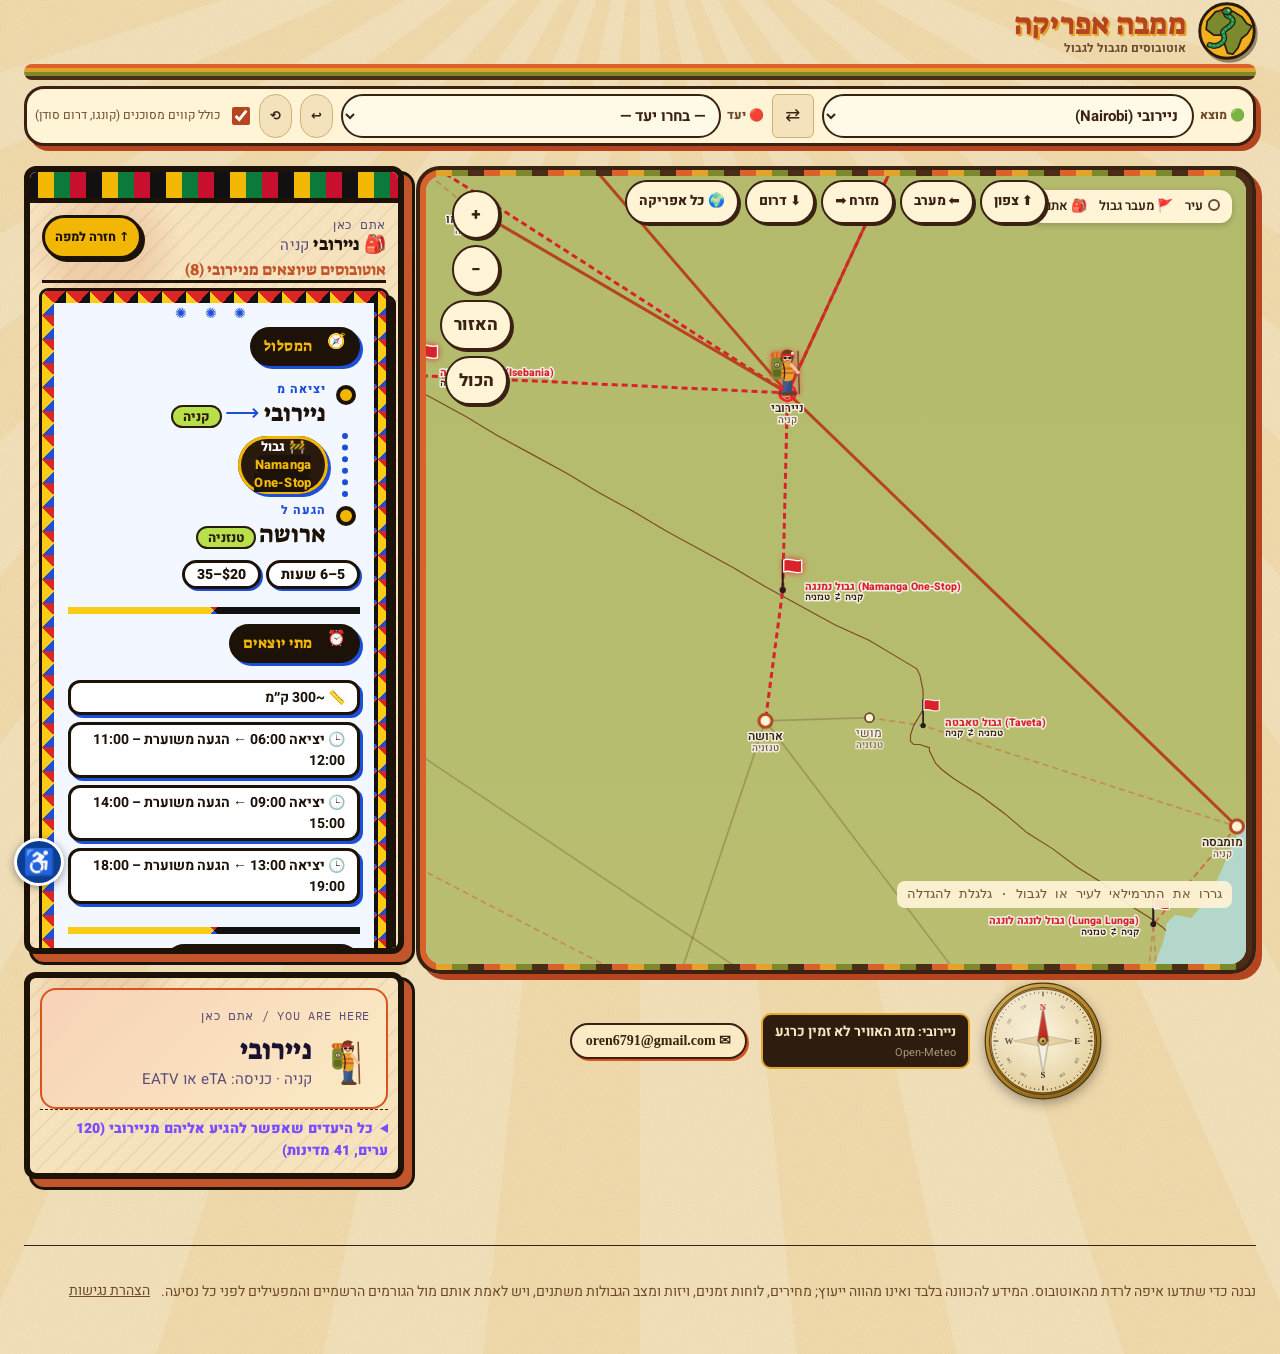
==== index.html @ ee43922f "Fix stylesheet link and update HTML structure" ====
<!doctype html><html><head><meta charset=utf8><meta name=viewport content="width=device-width,initial-scale=1,viewport-fit=cover"><style>:root{color-scheme:light;box-sizing:border-box;padding-top:env(safe-area-inset-top,0px);padding-bottom:env(safe-area-inset-bottom,0px)}html{scroll-padding-top:env(safe-area-inset-top,0px)}body{margin:0;padding:0;font:14px -apple-system,BlinkMacSystemFont,sans-serif;background:#fff;color:#000}img{max-width:100%}[hidden]:not([hidden=until-found i]){display:none!important}</style></head><body>
<title>ממבה אפריקה</title>
<meta name="claude:viewport-fit-sides" content="cover">
<link rel="stylesheet" href="https://fonts.googleapis.com/css2?family=Heebo:wght@400;500;700&family=IBM+Plex+Mono:wght@500;600&family=Secular+One&family=Suez+One&display=swap">
<style>
/* Layout: hero + a "board" with two modes (hop-by-hop trip builder, point-to-point), a sticky schematic map beside it, then reference sections. Border-stamp badges mark every crossing. */
:root{
  --bg:#FFF6E6; --surface:#FFFFFF; --surface-2:#F8EAD2; --ink:#1D1B3F; --muted:#5C5880; --line:#E8D8BC; --sun:#FF6A2B; --sun2:#FFB22C; --tea:#0FB5A5;
  --stamp:#5434E6; --stamp-soft:#EAE4FF; --on-stamp:#FFFFFF;
  --ocean:#CFE3EA; --land:#F1EFE4; --border:#6F694F; --grid:#BBD1D8;
  --g1:#D9DDB8;--g2:#E8DDB5;--g3:#E6D8A8;--g4:#D3DCA6;--g5:#B9D3A0;--g6:#C3D8A4;--g7:#D5DBA9;--g8:#E4D9B0;--g9:#CAD9A8;
  --warn:#8F5600; --warn-soft:#FBEBCB; --ok:#1B7048; --ok-soft:#D9EFE3; --danger:#A3211A; --danger-soft:#FADCD8;
  --f-display:'Secular One','Heebo',system-ui,sans-serif; --f-body:'Heebo',system-ui,sans-serif; --f-mono:'IBM Plex Mono',ui-monospace,monospace;
}
@media (prefers-color-scheme: dark){
  :root:not([data-theme="light"]){
    --bg:#12102B; --surface:#1C1940; --surface-2:#262253; --ink:#F3EFFF; --muted:#ABA6D4; --line:#35316E; --sun:#FF8A55; --sun2:#FFC25A; --tea:#3FD8C8;
    --stamp:#B9A8FF; --stamp-soft:#2E2868; --on-stamp:#12102E;
    --ocean:#0A1316; --land:#1B2A24; --border:#7C8F80; --grid:#122025;
    --g1:#1F2A1F;--g2:#2A2A1E;--g3:#2A271B;--g4:#232B1B;--g5:#1B2D1E;--g6:#1D2E1E;--g7:#232B1B;--g8:#2B291D;--g9:#1F2D1F;
    --warn:#F0B44C; --warn-soft:#3A2B0E; --ok:#62D69E; --ok-soft:#10301F; --danger:#FF8D84; --danger-soft:#3A1613; color-scheme:dark;
  }
}
:root[data-theme="dark"]{
  --bg:#12102B; --surface:#1C1940; --surface-2:#262253; --ink:#F3EFFF; --muted:#ABA6D4; --line:#35316E; --sun:#FF8A55; --sun2:#FFC25A; --tea:#3FD8C8;
  --stamp:#B9A8FF; --stamp-soft:#2E2868; --on-stamp:#12102E;
    --ocean:#0A1316; --land:#1B2A24; --border:#7C8F80; --grid:#122025;
    --g1:#1F2A1F;--g2:#2A2A1E;--g3:#2A271B;--g4:#232B1B;--g5:#1B2D1E;--g6:#1D2E1E;--g7:#232B1B;--g8:#2B291D;--g9:#1F2D1F;
  --warn:#F0B44C; --warn-soft:#3A2B0E; --ok:#62D69E; --ok-soft:#10301F; --danger:#FF8D84; --danger-soft:#3A1613; color-scheme:dark;
}
*{box-sizing:border-box}
body{background:var(--bg);color:var(--ink);font-family:var(--f-body);font-size:16px;line-height:1.6;
  padding-block:0;padding-left:max(16px,env(safe-area-inset-left,0px));padding-right:max(16px,env(safe-area-inset-right,0px))}
a{color:var(--stamp)}
a:focus-visible,button:focus-visible,select:focus-visible,summary:focus-visible,input:focus-visible,.node:focus-visible{outline:3px solid var(--stamp);outline-offset:2px;border-radius:4px}
h1,h2,h3{font-family:var(--f-display);font-weight:400;line-height:1.2;text-wrap:balance;margin:0}
p{margin:0}
.wrap{max-width:1320px;margin-inline:auto}
bdi{unicode-bidi:isolate}

.top{display:flex;align-items:center;justify-content:space-between;gap:16px;flex-wrap:wrap;padding-block:18px}
.brand{display:flex;align-items:center;gap:12px;text-decoration:none;color:var(--ink)}
.seal{width:44px;height:44px;border-radius:50%;border:2px solid var(--stamp);color:var(--stamp);display:grid;place-items:center;
  font-family:var(--f-mono);font-size:11px;font-weight:600;transform:rotate(-8deg);box-shadow:inset 0 0 0 3px var(--bg),inset 0 0 0 4px var(--stamp)}
.brand b{font-family:var(--f-display);font-weight:400;font-size:22px}
.nav{display:flex;gap:6px;flex-wrap:wrap}
.nav a{color:var(--ink);text-decoration:none;padding:6px 12px;border-radius:999px;font-size:14px;font-weight:500}
.nav a:hover{background:var(--surface-2)}

.hero{padding-block:14px 20px}
.hero h1{font-size:clamp(34px,6vw,56px)}
.hero h1 em{font-style:normal;color:var(--stamp)}
.lead{color:var(--muted);font-size:18px;margin-top:12px;max-width:44em}

/* board */
.board{display:grid;gap:16px;padding-bottom:36px;scroll-margin-top:10px}
.controls{background:var(--surface);border:1.5px solid var(--ink);border-radius:6px;padding:16px;display:grid;gap:14px}
.seg{display:grid;grid-template-columns:1fr 1fr;border:1.5px solid var(--ink);border-radius:6px;overflow:hidden}
.seg button{font:inherit;font-weight:700;padding:10px;background:transparent;color:var(--ink);border:0;cursor:pointer}
.seg button[aria-selected="true"]{background:var(--ink);color:var(--bg)}
.crow{display:grid;grid-template-columns:1fr 1fr;gap:12px}
.fields{display:grid;grid-template-columns:1fr auto 1fr;gap:8px;align-items:end}
.field{display:grid;gap:4px;min-width:0}
.field label,.lab{font-size:12px;color:var(--muted);font-family:var(--f-mono);letter-spacing:.06em}
select{font:inherit;width:100%;padding:10px 8px;border:1.5px solid var(--line);border-radius:6px;background:var(--bg);color:var(--ink)}
.swap,.btn{font:inherit;border-radius:6px;border:1.5px solid var(--line);background:var(--bg);color:var(--ink);cursor:pointer}
.swap{font-size:18px;width:42px;height:42px}
.btn{font-size:14px;font-weight:700;padding:9px 14px}
.btn:hover,.swap:hover{border-color:var(--stamp);color:var(--stamp)}
.btn.primary{background:var(--stamp);color:var(--on-stamp);border-color:var(--stamp)}
.btn.primary:hover{color:var(--on-stamp);filter:brightness(1.08)}
.btn[disabled]{opacity:.45;cursor:default}
.tools{display:flex;gap:10px;flex-wrap:wrap;align-items:center}
.chk{display:flex;gap:8px;align-items:center;font-size:14px;color:var(--muted);cursor:pointer}
.chk input{width:18px;height:18px;accent-color:var(--stamp)}

.cols{display:grid;grid-template-columns:minmax(0,1fr) minmax(0,1.35fr);gap:24px;align-items:start}
.mapbox{background:var(--surface);border:1.5px solid var(--line);border-radius:6px;padding:10px;position:relative}
.mapbox svg{display:block;width:100%;height:auto;aspect-ratio:481/370;cursor:grab;border-radius:4px;background:var(--ocean);user-select:none}
.mapbox svg.drag{cursor:grabbing}
.mapctl{display:flex;gap:6px;align-items:center;flex-wrap:wrap;padding:8px 2px 2px}
.mapctl .btn{padding:4px 12px;font-size:15px;min-width:38px}
.readout{font-family:var(--f-mono);font-size:12px;color:var(--muted);margin-inline-start:auto}
.mapcap{font-size:12px;color:var(--muted);padding:4px 6px 0}
.sea{fill:var(--ocean)}.land{fill:url(#lg)}.lake{fill:var(--ocean);stroke:var(--border);stroke-width:.6;vector-effect:non-scaling-stroke}
.cn{fill:var(--muted);opacity:.7;font-size:calc(var(--k,1)*10px);font-family:var(--f-body);font-weight:500;letter-spacing:.08em;text-anchor:middle;pointer-events:none}
.cn.off{opacity:.4;font-style:italic}.bord{fill:none;stroke:var(--border);stroke-width:.7;vector-effect:non-scaling-stroke}
.grat{stroke:var(--grid);fill:none;stroke-width:.6;vector-effect:non-scaling-stroke}
.edge{stroke:var(--muted);fill:none;opacity:.6;stroke-width:calc(var(--k,1)*1.7px)}
.edge.b{stroke:var(--stamp);stroke-dasharray:calc(var(--k,1)*6px) calc(var(--k,1)*4px);opacity:.9}
.edge.x{stroke:var(--danger)}
.edge.on{stroke:var(--ink);stroke-width:calc(var(--k,1)*3.6px);stroke-dasharray:none;opacity:1}
.edge.b.on{stroke:var(--stamp)}
.edge.next{stroke:var(--stamp);stroke-width:calc(var(--k,1)*3px);opacity:1}
.node{fill:var(--surface);stroke:var(--muted);stroke-width:calc(var(--k,1)*1.8px);cursor:pointer}
.node.on{fill:var(--ink);stroke:var(--ink)}
.node.here{fill:var(--stamp);stroke:var(--stamp)}
.node.opt{stroke:var(--stamp);stroke-width:calc(var(--k,1)*3px)}
.mark{fill:var(--bg);stroke:var(--stamp);stroke-width:calc(var(--k,1)*1.8px);cursor:pointer}
.mark.ct{fill:var(--stamp-soft);stroke-width:calc(var(--k,1)*2.4px)}
.mark.nx{fill:var(--stamp);stroke:var(--bg);stroke-width:calc(var(--k,1)*2px)}
.blbl{fill:var(--stamp);font-size:calc(var(--k,1)*10.5px);font-family:var(--f-mono);font-weight:600;cursor:pointer;paint-order:stroke;stroke:var(--land);stroke-width:calc(var(--k,1)*3px);stroke-linejoin:round}
.pack{cursor:grab;touch-action:none}.pack.lift{cursor:grabbing}.pack.lift .fig{transform:translateY(-5px)}
.pack .fig{filter:drop-shadow(0 2px 2px rgba(0,0,0,.35));transition:transform .12s}
.pulse{fill:var(--stamp);opacity:.3}
.shadow{fill:rgba(0,0,0,.28)}
@media (prefers-reduced-motion:no-preference){.pulse{transform-box:fill-box;transform-origin:center;animation:pls 1.9s ease-out infinite}@keyframes pls{from{transform:scale(1);opacity:.5}to{transform:scale(2.6);opacity:0}}}
.pop{position:relative;scroll-margin-top:12px;background:var(--surface);border:1.5px solid var(--ink);border-radius:8px;padding:12px 14px;box-shadow:0 10px 30px rgba(0,0,0,.3);display:grid;gap:10px;z-index:5}
.pop[hidden]{display:none}
.pophd{display:flex;justify-content:space-between;gap:8px;align-items:flex-start}
.pophd h3{font-size:21px}
.pstep{display:grid;grid-template-columns:26px minmax(0,1fr);gap:10px}
.pn{width:24px;height:24px;border-radius:50%;background:var(--stamp);color:var(--on-stamp);display:grid;place-items:center;font:600 12px var(--f-mono)}
.pstep ul,.pstep ol{margin:0;padding-inline-start:18px;display:grid;gap:4px;font-size:14px}
.pstep ul.st{list-style:none;padding:0}
.pstep ul.st li{border-inline-start:3px solid var(--stamp);padding-inline-start:9px}
.pstep ul.st a{font-size:12px;font-family:var(--f-mono)}
.pstep .sub{margin-bottom:4px}
.herecard{display:flex;gap:12px;align-items:center}


.lbl{fill:var(--ink);font-size:calc(var(--k,1)*12px);font-family:var(--f-body);font-weight:500;cursor:pointer;paint-order:stroke;stroke:var(--land);stroke-width:calc(var(--k,1)*3px);stroke-linejoin:round}
.lbl.dim{fill:var(--muted);font-weight:400}
.reach{display:flex;flex-wrap:wrap;gap:6px}
.reach button{font:inherit;font-size:13px;border:1px solid var(--line);background:var(--bg);color:var(--ink);border-radius:999px;padding:2px 10px;cursor:pointer}
.reach button:hover{border-color:var(--stamp);color:var(--stamp)}
.reach .hp{font-family:var(--f-mono);font-size:11px;color:var(--muted);width:100%;margin-top:6px}
#bcountry{width:auto;min-width:160px;padding:6px 8px;font-size:14px}
.side{display:grid;gap:16px;min-width:0}
.stats{display:grid;grid-template-columns:repeat(4,1fr);border:1.5px solid var(--ink);border-radius:6px;background:var(--surface);overflow:hidden}
.stat{padding:10px 12px;border-inline-start:1px dashed var(--line);min-width:0}
.stat:first-child{border-inline-start:0}
.stat span{display:block;font-family:var(--f-mono);font-size:10.5px;color:var(--muted);letter-spacing:.06em}
.stat strong{font-family:var(--f-display);font-weight:400;font-size:24px;line-height:1.2}

.here-card{background:var(--surface);border:1.5px solid var(--ink);border-radius:6px;padding:16px;display:grid;gap:8px}
.here-card h2{font-size:28px}
.here-card .sm{color:var(--muted);font-size:15px}

.sec-h{display:flex;align-items:baseline;gap:10px;flex-wrap:wrap;margin-top:4px}
.sec-h h3{font-size:20px}
.sec-h span{color:var(--muted);font-size:14px}

.trail{list-style:none;margin:0;padding:0;display:grid;gap:0}
.tcity{display:flex;align-items:center;gap:10px;padding-block:3px}
.dot{width:16px;height:16px;border-radius:50%;background:var(--ink);flex:none;box-shadow:0 0 0 4px var(--bg),0 0 0 5.5px var(--ink)}
.tcity.cur .dot{background:var(--stamp);box-shadow:0 0 0 4px var(--bg),0 0 0 5.5px var(--stamp)}
.tcity h3{font-size:20px}
.tcity small{color:var(--muted);font-size:14px}
.trow{display:grid;grid-template-columns:16px minmax(0,1fr);gap:10px;padding-block:4px}
.rail{border-inline-start:3px dotted var(--stamp);margin-inline:6px;opacity:.7}
.rail.dom{border-inline-start:3px solid var(--line);opacity:1}
.tleg{background:var(--surface);border:1px solid var(--line);border-radius:6px;padding:10px 12px;display:grid;gap:8px;min-width:0}
.tlegtop{display:flex;flex-wrap:wrap;gap:8px 12px;align-items:center}

.opts{display:grid;gap:12px}
.opt{background:var(--surface);border:1.5px solid var(--line);border-radius:6px;padding:14px;display:grid;gap:10px;min-width:0}
.opt.border{border-color:var(--stamp)}
.opt.dg{border-color:var(--danger)}
.opthead{display:flex;flex-wrap:wrap;gap:8px 12px;align-items:center;justify-content:space-between}
.opthead h4{font-family:var(--f-display);font-weight:400;font-size:21px;margin:0}
.opthead h4 small{font-family:var(--f-body);font-size:14px;color:var(--muted)}
.next{font-size:14px;color:var(--muted)}
.next b{color:var(--ink);font-weight:500}
.next i{font-style:normal;color:var(--stamp);font-weight:700;font-size:12px}
.actions{display:flex;gap:10px;flex-wrap:wrap;align-items:center}

.stamp{display:inline-flex;flex-direction:column;border:2px solid var(--stamp);color:var(--stamp);padding:4px 11px;border-radius:4px;transform:rotate(-1.6deg);outline:1px solid var(--stamp);outline-offset:2px;max-width:100%}
.stamp b{font-family:var(--f-mono);font-size:14px;font-weight:600;letter-spacing:.04em;text-transform:uppercase}
.stamp span{font-size:12px;font-weight:500}
.nostamp{font-size:13px;font-family:var(--f-mono);color:var(--muted);border:1.5px dashed var(--line);border-radius:4px;padding:4px 10px}
.chips{display:flex;flex-wrap:wrap;gap:8px}
.chip{font-size:13px;font-weight:500;background:var(--surface-2);border-radius:999px;padding:3px 11px}
.tag{font-size:12px;border-radius:999px;padding:3px 10px;font-weight:700;white-space:nowrap}
.tag.ok{background:var(--ok-soft);color:var(--ok)}
.tag.verify{background:var(--warn-soft);color:var(--warn)}
.tag.danger{background:var(--danger-soft);color:var(--danger)}
.sub{font-family:var(--f-mono);font-size:11px;letter-spacing:.08em;color:var(--muted);margin-bottom:6px}
.cos{display:flex;flex-wrap:wrap;gap:6px}
.co{font-size:14px;border:1px solid var(--line);border-radius:4px;padding:2px 9px;background:var(--bg)}
details.more{border-top:1px dashed var(--line);padding-top:8px}
details.more summary{cursor:pointer;font-weight:700;font-size:14px;color:var(--stamp)}
.dbody{display:grid;gap:14px;margin-top:12px}
.stations{display:grid;grid-template-columns:1fr 1fr;gap:14px}
.stations ul{list-style:none;padding:0;margin:0;display:grid;gap:6px}
.stations li{font-size:14px;border-inline-start:3px solid var(--stamp);padding-inline-start:10px}
.stations a{font-size:12px;font-family:var(--f-mono);white-space:nowrap}
.steps{display:grid;grid-template-columns:1fr 1fr;gap:14px}
.steps ol,.steps ul{margin:0;padding-inline-start:20px;display:grid;gap:6px;font-size:15px}
.visa{font-size:14px;background:var(--stamp-soft);border-radius:6px;padding:9px 12px}
.visa b{font-family:var(--f-mono);font-size:11px;letter-spacing:.08em}

.alert{border-radius:6px;padding:12px 14px;font-size:15px;display:flex;gap:10px}
.alert.warn{background:var(--warn-soft);border:1px solid var(--warn)}
.alert.danger{background:var(--danger-soft);border:1px solid var(--danger)}
.alert b{white-space:nowrap}
.gap{background:var(--surface);border:1.5px dashed var(--line);border-radius:6px;padding:16px;color:var(--muted)}
.hiddenn{font-size:13px;color:var(--muted)}

section.s{padding-block:34px;border-top:1.5px solid var(--ink)}
section.s>h2{font-size:clamp(26px,4vw,34px);margin-bottom:6px}
.sdesc{color:var(--muted);max-width:44em;margin-bottom:18px}
.filters{display:flex;gap:8px;margin-bottom:14px;flex-wrap:wrap}
.filters button{font:inherit;font-size:14px;font-weight:500;padding:6px 14px;border-radius:999px;border:1.5px solid var(--line);background:transparent;color:var(--ink);cursor:pointer}
.filters button[aria-pressed="true"]{background:var(--ink);color:var(--bg);border-color:var(--ink)}
.grid{display:grid;grid-template-columns:repeat(auto-fill,minmax(250px,1fr));gap:14px}
.bcard{background:var(--surface);border:1.5px solid var(--line);border-radius:6px;padding:14px;display:grid;gap:8px;align-content:start;min-width:0}
.bcard h3{font-size:19px}
.bcard .pair{font-size:14px;color:var(--muted)}
.bcard button{font:inherit;font-size:14px;font-weight:700;color:var(--stamp);background:none;border:0;padding:0;cursor:pointer;text-align:start}
.tablewrap{overflow-x:auto;border:1.5px solid var(--line);border-radius:6px;background:var(--surface)}
table{border-collapse:collapse;width:100%;min-width:560px;font-size:15px}
th,td{text-align:start;padding:10px 14px;border-bottom:1px solid var(--line);vertical-align:top}
th{font-family:var(--f-mono);font-size:11px;letter-spacing:.08em;color:var(--muted);font-weight:500;background:var(--surface-2)}
tr:last-child td{border-bottom:0}
.callout{background:var(--stamp-soft);border-radius:6px;padding:16px 18px;margin-bottom:16px;display:grid;gap:6px}
.callout h3{font-size:20px}
.tips{display:grid;grid-template-columns:repeat(auto-fill,minmax(260px,1fr));gap:14px}
.tip{background:var(--surface);border:1.5px solid var(--line);border-radius:6px;padding:14px;min-width:0}
.tip h3{font-size:18px;margin-bottom:4px}
.tip p{font-size:15px;color:var(--muted)}
.src{font-size:14px;color:var(--muted);display:grid;gap:6px;padding-inline-start:20px}
footer{padding-block:24px 40px;color:var(--muted);font-size:14px;border-top:1.5px solid var(--ink)}

@media (max-width:860px){
  .cols{grid-template-columns:1fr}
  .mapbox{position:static;order:0}
  
}
@media (max-width:560px){
  .crow,.fields{grid-template-columns:1fr}
  .swap{width:100%;height:36px}
  .stations,.steps{grid-template-columns:1fr}
  .stats{grid-template-columns:1fr 1fr}
  .stat:nth-child(3){border-inline-start:0}
  .stat:nth-child(n+3){border-top:1px dashed var(--line)}
}
@media (prefers-reduced-motion:no-preference){
  .opt,.tleg{animation:rise .3s ease both}
  @keyframes rise{from{opacity:.001;transform:translateY(5px)}to{opacity:1;transform:none}}
}

/* v6 look */
body{background:radial-gradient(900px 420px at 95% -5%,rgba(255,106,43,.16),transparent 70%),radial-gradient(800px 420px at 0% 0%,rgba(84,52,230,.13),transparent 70%),var(--bg)}
.hero{margin-block:6px 18px}
.heroin{position:relative;overflow:hidden;border-radius:22px;padding:30px 28px;color:#fff;background:linear-gradient(120deg,#3B1FB8 0%,#6B3CF0 45%,#FF6A2B 120%);background-size:160% 160%;display:grid;grid-template-columns:minmax(0,1fr) auto;gap:20px;align-items:center;box-shadow:0 12px 34px rgba(84,52,230,.28)}
.heroin::before{content:"";position:absolute;inset:0;background:radial-gradient(circle at 88% 20%,rgba(255,178,44,.55),transparent 40%),repeating-linear-gradient(135deg,rgba(255,255,255,.05) 0 14px,transparent 14px 28px);pointer-events:none}
.heroin>*{position:relative}
.kick{display:inline-block;background:rgba(255,255,255,.18);backdrop-filter:blur(4px);padding:4px 14px;border-radius:999px;font-size:14px;font-weight:700;margin-bottom:12px}
.hero h1{font-size:clamp(34px,6vw,60px);color:#fff}
.hero h1 em{color:var(--sun2);font-style:normal;text-shadow:0 2px 0 rgba(0,0,0,.2)}
.hero .lead{color:rgba(255,255,255,.92);font-size:18px}
.hero .chip{background:rgba(255,255,255,.2);color:#fff;font-weight:700;backdrop-filter:blur(4px)}
.heropack{filter:drop-shadow(0 10px 16px rgba(0,0,0,.35));animation:bob 3.2s ease-in-out infinite}
@keyframes bob{50%{transform:translateY(-8px) rotate(2deg)}}
@media (prefers-reduced-motion:no-preference){.heroin{animation:flow 9s ease-in-out infinite alternate}@keyframes flow{to{background-position:100% 60%}}.edge.b{animation:march 1.2s linear infinite}@keyframes march{to{stroke-dashoffset:calc(var(--k,1)*-20px)}}.pop{animation:popin .22s ease both}@keyframes popin{from{opacity:0;transform:translateY(10px) scale(.98)}}}
@media (prefers-reduced-motion:reduce){.heropack{animation:none}}
@media (max-width:640px){.heroin{grid-template-columns:1fr;padding:22px 18px}.heropack{display:none}}
.nav a{background:var(--surface);border:1.5px solid var(--line)}.nav a:hover{background:var(--stamp);color:#fff;border-color:var(--stamp)}
.controls,.here-card,.mapbox,.opt,.tleg,.bcard,.tip,.tablewrap,.stats{border-radius:16px}
.controls{border:2px solid var(--ink);box-shadow:5px 5px 0 var(--ink)}
.seg{border-radius:12px}
.seg button[aria-selected="true"]{background:linear-gradient(135deg,var(--stamp),#8B5CF6);color:#fff}
.btn{border-radius:10px}
.btn.primary{background:linear-gradient(135deg,var(--sun),var(--sun2));color:#2A1300;border:0;box-shadow:0 3px 0 rgba(0,0,0,.22)}
.btn.primary:hover{color:#2A1300;transform:translateY(-1px);filter:brightness(1.05)}
.btn.sm{padding:4px 10px;font-size:13px}
.opt{box-shadow:0 3px 0 var(--line);transition:transform .15s,box-shadow .15s}.opt:hover{transform:translateY(-2px);box-shadow:0 6px 0 var(--line)}
.opt.border{border-color:var(--stamp);border-width:2px}
.here-card{background:linear-gradient(135deg,var(--stamp-soft),var(--surface));border:2px solid var(--stamp)}
.herecard{display:flex;gap:14px;align-items:center}
.mapbox{border:2px solid var(--ink);box-shadow:5px 5px 0 var(--ink)}
section.s>h2{display:flex;align-items:center;gap:10px}section.s>h2::before{content:"";width:8px;height:30px;border-radius:4px;background:linear-gradient(var(--sun),var(--stamp))}
.callout{background:linear-gradient(135deg,var(--stamp-soft),var(--surface-2))}
.bord{stroke-width:1.15}
.arow{display:grid;grid-template-columns:minmax(0,1fr) auto;gap:8px;align-items:center;padding:8px 10px;border:1.5px solid var(--line);border-radius:12px;background:var(--bg)}
.arow b{font-family:var(--f-mono);font-size:13px}
.arow .pairs{font-size:12.5px;color:var(--stamp);font-weight:700}
.arow .small{font-size:13px;color:var(--muted)}
.acts{display:flex;gap:6px;flex-wrap:wrap}
.asec{display:grid;gap:8px}
.asec h4{font-family:var(--f-display);font-weight:400;font-size:17px;margin:0}
.cchips{display:flex;flex-wrap:wrap;gap:6px}
.cc{font-size:13px;font-weight:700;border-radius:999px;padding:3px 12px;background:var(--stamp-soft);color:var(--stamp)}
.bigs{display:grid;grid-template-columns:1fr 1fr;gap:8px}
.bigs .btn{padding:12px;font-size:15px;line-height:1.3}
.mapbox{z-index:20}.popbg{position:fixed;inset:0;background:rgba(14,10,50,.55);backdrop-filter:blur(2px);z-index:4}.popbg[hidden]{display:none}.pop{z-index:5}
.stage{display:grid;gap:18px;max-width:920px;width:100%;margin-inline:auto;padding-bottom:30px}
.cn.clk{pointer-events:auto;cursor:pointer}
.cnb{fill:var(--stamp);font-size:calc(var(--k,1)*8.6px);font-family:var(--f-mono);font-weight:600;text-anchor:middle;paint-order:stroke;stroke:var(--land);stroke-width:calc(var(--k,1)*2.6px);stroke-linejoin:round;cursor:pointer}
.bcard2{background:var(--bg);border:1.5px solid var(--line);border-radius:14px;padding:12px;display:grid;gap:10px}
.bcard2.bd{border-color:var(--stamp);border-width:2px}
.bhead{display:flex;flex-wrap:wrap;gap:8px 12px;align-items:center;justify-content:space-between}
.bhead .dest{font-family:var(--f-display);font-weight:400;font-size:19px}
.bmeta{display:flex;flex-wrap:wrap;gap:8px}
.bgrid2{display:grid;grid-template-columns:1fr 1fr 1fr;gap:12px}
.bgrid2 ul.st{list-style:none;padding:0;margin:0;display:grid;gap:5px}
.bgrid2 ul.st li{font-size:13.5px;border-inline-start:3px solid var(--stamp);padding-inline-start:9px}
.bgrid2 ul.st a{font-size:12px;font-family:var(--f-mono)}
.mapback{font-size:13px}
@media (max-width:700px){.bgrid2{grid-template-columns:1fr}}
.stage .mapbox{width:min(100%,calc(55vh * 1.3 + 24px));margin-inline:auto}
.mapctl{position:absolute;top:20px;inset-inline-end:20px;display:flex;flex-direction:column;gap:6px;padding:0;z-index:3}
.mapctl .btn{background:var(--surface);box-shadow:0 2px 6px rgba(0,0,0,.2);min-width:42px;padding:6px 10px;font-size:15px}
.readout{position:absolute;bottom:62px;inset-inline-start:20px;background:var(--surface);padding:2px 9px;border-radius:8px;opacity:.92;margin:0;z-index:3;pointer-events:none}
.mapbox svg{touch-action:none}
.blbl{font-size:calc(var(--k,1)*10px)}
.controls{grid-template-columns:1fr 1fr;gap:8px;padding:10px 14px}
.controls>#ctl,.controls>.tools{grid-column:1/-1}
.seg button{padding:7px}
.heroin{padding:20px 24px}
.hero h1{font-size:clamp(28px,4.4vw,44px)}
.hero .lead{font-size:16px;margin-top:8px}
.kick{margin-bottom:6px}
.heropack svg{width:110px;height:auto}
@media (max-width:560px){.controls{grid-template-columns:1fr}}
.wrap{max-width:1380px}
.stage{max-width:1240px}
.stage .mapbox{width:min(100%,calc(72vh * 1.3 + 24px))}
.hero{margin-block:2px 10px}
.heroin{padding:12px 22px;gap:14px;border-radius:18px}
.hero .lead,.kick{display:none}
.hero h1{font-size:clamp(24px,3.4vw,34px)}
.heropack svg{width:64px}
.top{padding-block:10px}
.controls{display:flex;flex-wrap:wrap;align-items:center;gap:10px;padding:10px 14px}
.controls>.seg{display:inline-grid;grid-template-columns:auto auto;flex:0 0 auto}
.controls>.seg button{padding:8px 16px;white-space:nowrap}
.controls>#ctl{flex:1 1 360px}
.controls>.tools{flex:1 1 100%}
.mapctl .btn{min-width:48px;padding:9px 12px;font-size:17px}
.legend{position:absolute;top:20px;inset-inline-start:20px;z-index:3;background:var(--surface);border-radius:12px;padding:6px 12px;display:flex;gap:12px;font-size:13px;font-weight:600;box-shadow:0 2px 6px rgba(0,0,0,.2);pointer-events:none}
.legend i{display:inline-block;width:12px;height:12px;border-radius:50%;vertical-align:-1px;margin-inline-end:5px;border:2px solid var(--muted);background:var(--surface)}
.legend i.m{border-color:var(--stamp);background:var(--stamp)}
.lbl{font-size:calc(var(--k,1)*13.5px);font-weight:600}
.blbl .bl1{font-size:calc(var(--k,1)*12px);font-weight:800;font-family:var(--f-body);fill:var(--stamp)}
.blbl .bl2{font-size:calc(var(--k,1)*9.8px);font-weight:600;font-family:var(--f-mono);fill:var(--ink)}
.blbl{stroke-width:calc(var(--k,1)*3.6px)}
.readout{font-size:13px;padding:3px 10px}

:root{--red:#D9232B}
@media (prefers-color-scheme:dark){:root:not([data-theme="light"]){--red:#FF6B72}}
:root[data-theme="dark"]{--red:#FF6B72}
.mark{fill:none;stroke:none;cursor:pointer}
.mark .pole{stroke:#2A1A1A;stroke-width:2;stroke-linecap:round}
.mark .fl{fill:var(--red);stroke:#fff;stroke-width:1.3;stroke-linejoin:round}
.mark .bs{fill:#2A1A1A}
.mark .hit{fill:transparent}
.mark.nx .fl{filter:drop-shadow(0 0 3px rgba(217,35,43,.9))}
@media (prefers-reduced-motion:no-preference){.mark.nx .wave{transform-origin:0 -28px;animation:wv 1.4s ease-in-out infinite alternate}@keyframes wv{to{transform:skewY(-8deg)}}}
.edge.b,.edge.b.on,.edge.b.next{stroke:var(--red)}
.edge.x{stroke:#7a0f18;stroke-dasharray:calc(var(--k,1)*2px) calc(var(--k,1)*5px)}
.stamp{border-color:var(--red);color:var(--red);outline-color:var(--red)}
.arow .pairs,.stamp span{color:var(--red)}
.opt.border,.bcard2.bd{border-color:var(--red)}
.blbl .bl1{fill:var(--red)}
.lbl .c2{font-size:calc(var(--k,1)*9.8px);font-weight:500;fill:var(--muted)}
.lbl.dim .c2{opacity:.75}
.roadbus{position:absolute;bottom:2px;inset-inline-start:-60px;font-size:26px;animation:bus 18s linear infinite;pointer-events:none}
@keyframes bus{to{inset-inline-start:calc(100% + 60px)}}
.heroin::after{content:"";position:absolute;inset-inline:0;bottom:0;height:3px;background:repeating-linear-gradient(90deg,rgba(255,255,255,.7) 0 14px,transparent 14px 28px);pointer-events:none}
@media (min-width:1100px){
 .stage{max-width:1560px;grid-template-columns:minmax(0,1fr) 450px;align-items:start;column-gap:18px}
 .stage .mapbox{grid-column:1;grid-row:1/span 2;width:min(100%,calc(84vh * 1.3 + 24px))}
 .stage .pop{grid-column:2;grid-row:1;position:sticky;top:10px;max-height:calc(100vh - 20px);overflow:auto}
 .stage .side{grid-column:2;grid-row:2}
 .pop .bgrid2{grid-template-columns:1fr}
 .flagsz{}
 .wrap{max-width:1640px}
}

/* ===== Africa theme ===== */
:root{--bg:#F5E6C8;--surface:#FFF7E6;--surface-2:#EBD2A2;--ink:#2A1A0E;--muted:#6A4F33;--line:#D8BC8C;--stamp:#1E6B44;--stamp-soft:#DCEBD3;--on-stamp:#fff;--sun:#E8890C;--sun2:#FFC53D;--tea:#1E8F86;
 --ocean:#9FCBC9;--border:#7A5B38;--grid:#8FBDB9;--g1:#C9D9A0;--g2:#EBD79A;--g3:#E8CB8A;--g4:#DCCF8C;--g5:#8FBF7A;--g6:#9CC67F;--g7:#C7CE8A;--g8:#E2C98A;--g9:#B8CF8E}
@media (prefers-color-scheme:dark){:root:not([data-theme="light"]){--bg:#1A100A;--surface:#2A1B11;--surface-2:#38261A;--ink:#FBEBD0;--muted:#CDB08A;--line:#513A24;--stamp:#79D8A0;--stamp-soft:#24402F;--on-stamp:#0F2A1B;--sun:#FFA24A;--sun2:#FFD25E;--ocean:#0D2A2C;--border:#8D7451;--grid:#123234;--g1:#2C3A22;--g2:#3A3520;--g3:#3A3120;--g4:#343520;--g5:#223A25;--g6:#27402A;--g7:#313822;--g8:#3B3520;--g9:#2A3C26}}
:root[data-theme="dark"]{--bg:#1A100A;--surface:#2A1B11;--surface-2:#38261A;--ink:#FBEBD0;--muted:#CDB08A;--line:#513A24;--stamp:#79D8A0;--stamp-soft:#24402F;--on-stamp:#0F2A1B;--sun:#FFA24A;--sun2:#FFD25E;--ocean:#0D2A2C;--border:#8D7451;--grid:#123234;--g1:#2C3A22;--g2:#3A3520;--g3:#3A3120;--g4:#343520;--g5:#223A25;--g6:#27402A;--g7:#313822;--g8:#3B3520;--g9:#2A3C26}
body{background:radial-gradient(900px 500px at 15% -5%,rgba(232,137,12,.22),transparent 65%),radial-gradient(800px 500px at 95% 0,rgba(30,107,68,.16),transparent 65%),var(--bg)}
.kente{height:14px;border-radius:4px;background:linear-gradient(135deg,#C8281E 25%,transparent 25%) -8px 0/16px 14px,linear-gradient(225deg,#F2B01E 25%,transparent 25%) -8px 0/16px 14px,linear-gradient(315deg,#1E6B44 25%,transparent 25%) 0 0/16px 14px,linear-gradient(45deg,#2A1A0E 25%,transparent 25%) 0 0/16px 14px,var(--bg)}
.hero{display:none}
.top{padding-block:8px}
.controls{border:2px solid var(--ink);box-shadow:4px 4px 0 var(--ink);padding:8px 12px;margin-block:10px}
#ctl .lab{display:none}
.controls>.tools{flex:0 1 auto}
.controls>#ctl{flex:1 1 280px}
#jump{padding:9px 12px;border:1.5px solid var(--ink);border-radius:10px;background:var(--surface);color:var(--ink);font:inherit;font-weight:700;max-width:230px}
.seg button[aria-selected="true"]{background:linear-gradient(135deg,var(--stamp),#2E8B5C)}
.btn.primary{background:linear-gradient(135deg,var(--sun),var(--sun2));color:#2A1300}
.mapbox{padding:9px;border:3px solid #2A1A0E;border-radius:14px;background:repeating-linear-gradient(90deg,#C8281E 0 14px,#F2B01E 14px 28px,#1E6B44 28px 42px,#2A1A0E 42px 56px);box-shadow:0 8px 0 rgba(42,26,14,.45)}
.mapcap{background:var(--surface);border-radius:6px;padding:6px 10px;margin-top:8px;color:var(--muted)}
.mapbox svg{border-radius:6px}
.pop{--surface:#2B1C11;--bg:#3A2616;--surface-2:#4A3220;--ink:#FFF0D6;--muted:#D6BA92;--line:#6B4B2C;--stamp:#FFC53D;--stamp-soft:#4A3320;--on-stamp:#2A1A0E;--red:#FF7A66;--ok:#7BE0A8;--ok-soft:#1F3B2A;--warn:#F5C15A;--warn-soft:#4A3716;--danger:#FF8D84;--danger-soft:#4A1E1A;
 background:#2B1C11;color:var(--ink);border:3px solid #E8890C;border-radius:18px;box-shadow:0 8px 0 #120a05;padding-top:0;overflow:auto}
.pop::before{content:"";display:block;height:14px;margin:0 -14px 4px;background:linear-gradient(135deg,#C8281E 25%,transparent 25%) -8px 0/16px 14px,linear-gradient(225deg,#F2B01E 25%,transparent 25%) -8px 0/16px 14px,linear-gradient(315deg,#1E6B44 25%,transparent 25%) 0 0/16px 14px,linear-gradient(45deg,#FFF0D6 25%,transparent 25%) 0 0/16px 14px #2B1C11}
.pop h3{font-size:26px;color:#FFD25E}
.pop .asec h4{color:#FFD25E}
.pop .btn{border-color:#FFF0D6}
.pop .btn.primary{border:0}
.pop .arow,.pop .bcard2{background:#3A2616}
.pop .cc{background:#FFC53D;color:#2A1A0E}
.cc{border:0;cursor:pointer;font:inherit;font-weight:800;border-radius:999px;padding:4px 14px}
.cc:hover{transform:translateY(-1px)}
.side{--stamp:#1E6B44}
.stage .mapbox{width:min(100%,max(560px,calc((100vh - 175px) * 1.3 + 40px)))}
@media (min-width:1100px){.stage{grid-template-columns:minmax(0,1fr) 430px}.stage .mapbox{width:min(100%,max(560px,calc((100vh - 175px) * 1.3 + 40px)))}.wrap{max-width:1700px}.stage{max-width:1700px}}
.lbl{font-size:calc(var(--k,1)*14px)}
.cn.clk{font-weight:800;fill:var(--ink);opacity:.85;text-decoration:underline dotted}
.cn.clk:hover{fill:var(--red);opacity:1}

@media (min-width:1100px){.wrap{max-width:none;padding-inline:14px}.stage{max-width:none;grid-template-columns:minmax(0,1fr) 340px;column-gap:12px}.stage .mapbox{width:100%;margin:0}
.stage .pop{max-height:calc(100vh - 20px);font-size:14px}.pop h3{font-size:21px}.pop .btn{font-size:14px;padding:8px 10px}.controls{padding:6px 10px;margin-block:6px}.kente{height:10px}.top{padding-block:4px}}
.stage .mapbox{width:100%}
@media (min-width:1100px){.stage .mapbox svg{display:block;width:100%;height:calc(100vh - 128px);min-height:520px}.stage .mapbox{padding:6px}.stage .mapcap{display:none}
.controls{flex-wrap:nowrap;gap:8px}.controls .seg button{padding:7px 11px;font-size:14px}.controls>.tools{white-space:nowrap}.controls .chk{font-size:12.5px}#ctl{display:flex;gap:6px;align-items:center}#ctl .btn{padding:6px 10px;font-size:13px}}
#app .controls .seg,#jump{display:none!important}
.od{display:flex;gap:8px;align-items:end;flex-wrap:wrap;width:100%}
.odf{display:flex;flex-direction:column;gap:2px;flex:1 1 210px;font-weight:800;font-size:12px;color:var(--muted)}
.odf input{padding:9px 12px;border:2px solid var(--ink);border-radius:10px;background:var(--surface);color:var(--ink);font:inherit;font-size:15px;font-weight:700;min-width:0}
.od .btn{padding:9px 14px}.odmsg{color:var(--red);font-weight:700;font-size:13px}.odmsg:empty{display:none}
#app.p2p .pop{display:none}
@media (min-width:1100px){.stage{grid-template-columns:minmax(0,1fr) 300px!important}.stage .mapbox svg{height:calc(100vh - 112px)!important;min-height:560px}
.wrap{padding-inline:8px}.stage .pop,.stage .side{font-size:13px}.pop h3{font-size:19px}.top{padding-block:2px}.top .nav a{padding:5px 10px;font-size:13px}.kente{height:8px}.controls{padding:5px 8px;margin-block:4px;gap:6px}.controls>#ctl{flex:1 1 auto}.controls .chk{font-size:12px}.od{flex-wrap:nowrap}.odf{flex-direction:row;align-items:center;gap:6px}.odf span{white-space:nowrap}.odf input{padding:7px 10px;width:100%}
#app.p2p .stage .side{grid-row:1;position:sticky;top:8px;max-height:calc(100vh - 16px);overflow:auto}}
.edge:not(.on):not(.next){opacity:.32}.mark:not(.nx):not(.ct){opacity:.8}
.odf select{padding:7px 10px;border:2px solid var(--ink);border-radius:10px;background:var(--surface);color:var(--ink);font:inherit;font-size:15px;font-weight:700;min-width:0;width:100%}
.stage .lbl{font-size:calc(var(--k,1)*12px)!important}.blbl .bl1{font-size:calc(var(--k,1)*10.5px)!important}.blbl .bl2{font-size:calc(var(--k,1)*8.6px)!important}.blbl{stroke-width:calc(var(--k,1)*3px)!important}.cn{font-size:calc(var(--k,1)*10px)}
.regnav{position:absolute;top:10px;inset-inline:0;margin-inline:auto;width:max-content;max-width:calc(100% - 200px);display:flex;gap:6px;flex-wrap:wrap;justify-content:center;z-index:3}
.regnav .btn{padding:7px 12px;font-size:13.5px;font-weight:800;background:var(--surface);border:2px solid var(--ink);box-shadow:0 2px 0 var(--ink)}
.bcn{fill:none;stroke:#FF1F2D;stroke-width:2.4;transform-box:fill-box;transform-origin:center;pointer-events:none}
.core{fill:#FF1F2D;stroke:#fff;stroke-width:1.4;pointer-events:none;filter:drop-shadow(0 0 4px #FF1F2D)}
.pack .fig{filter:drop-shadow(0 0 3px rgba(255,31,45,.8))}
@media (prefers-reduced-motion:no-preference){.bcn{animation:bcn 1.5s ease-out infinite}.bcn.b2{animation-delay:.75s}.pack.arrive .bcn{animation-duration:.55s;stroke-width:4}@keyframes bcn{from{transform:scale(.6);opacity:1}to{transform:scale(4.2);opacity:0}}}
@media (prefers-reduced-motion:reduce){.bcn{opacity:.7;transform:scale(2)}}
.wide .edge:not(.on):not(.next){display:none}.wide .node[data-rel="0"]{opacity:.5}.wide .mark:not(.nx):not(.ct){display:none}
.tinfo.c{font-size:12.5px;color:var(--muted);margin:4px 0 6px;font-weight:700}
.tgrid{display:grid;grid-template-columns:1fr 1fr;gap:6px}.tgrid>div{background:rgba(255,255,255,.07);border-radius:10px;padding:7px 9px}.tgrid small{display:block;color:var(--muted);font-size:11.5px}.tgrid b{font-size:15px}
.tnote{font-size:12.5px;color:var(--muted);margin:8px 0}.ttab{width:100%;border-collapse:collapse;font-size:13.5px}.ttab th,.ttab td{padding:5px 8px;border-bottom:1px solid var(--line);text-align:start}.ttab th{color:var(--muted);font-weight:700}
.mid .node[data-rel="0"][data-mj="0"]{display:none}
.pop{overflow-x:hidden}.tinfo,.tgrid>div,.ttab{min-width:0}.ttab{table-layout:fixed;color:var(--ink)}.ttab td{color:var(--ink);font-weight:700}.ttab th{font-size:12px}.tinfo.c bdi{unicode-bidi:isolate}
.tgrid{grid-template-columns:repeat(2,minmax(0,1fr))}
.tinfo.c{line-height:1.7;font-size:13px}.cos{display:flex;flex-wrap:wrap;gap:5px}
@media (min-width:1100px){.stage{grid-template-columns:minmax(0,1fr) 380px!important}}
.xl{margin:0;padding:0;list-style:none;display:grid;gap:6px;font-size:13.5px}.xl li{background:rgba(255,255,255,.06);padding:7px 9px;border-radius:9px}
.st li b{color:var(--stamp)}
.node.snap{stroke:#FF1F2D!important;stroke-width:calc(var(--k,1)*4px)!important;filter:drop-shadow(0 0 8px #FF1F2D)}
.mark.snap{filter:drop-shadow(0 0 8px #FF1F2D) drop-shadow(0 0 3px #FF1F2D)}
.pack.snapping .bcn{stroke-width:4.5;animation-duration:.5s}.pack.snapping .core{filter:drop-shadow(0 0 8px #FF1F2D)}
.cocards{display:grid;gap:10px}
.cocard{position:relative;background:linear-gradient(160deg,#4a3220,#33220f);border:1.5px solid #E8890C;border-radius:14px;padding:10px 12px 10px;box-shadow:0 3px 0 #120a05}
.cocard::before,.cocard::after{content:"";position:absolute;top:44px;width:12px;height:12px;border-radius:50%;background:#2B1C11;border:1.5px solid #E8890C}
.cocard::before{inset-inline-start:-7px}.cocard::after{inset-inline-end:-7px}
.cohead{display:flex;align-items:center;gap:8px;padding-bottom:8px;margin-bottom:8px;border-bottom:2px dashed rgba(255,197,61,.45)}
.cohead b{font-size:16px;color:#FFD25E;flex:1}.cobus{background:#FFC53D;color:#2A1A0E;border-radius:50%;width:26px;height:26px;display:grid;place-items:center;font-size:14px}
.cov{font-size:11px;background:rgba(255,197,61,.18);color:#FFD25E;border-radius:999px;padding:2px 8px;font-weight:800}
.trow{display:grid;grid-template-columns:1fr auto 1fr;gap:8px;align-items:center;margin-top:6px}
.tcol{background:rgba(0,0,0,.22);border-radius:10px;padding:7px 9px;font-size:13px;min-width:0;overflow-wrap:anywhere}.tcol small{display:block;color:var(--muted);font-size:11px;margin-bottom:2px}
.tarr{color:#FFC53D;font-size:18px;font-weight:900;transform:scaleX(-1)}
.stx em{color:var(--muted);font-style:normal;font-size:11.5px}.mp{text-decoration:none}
.cocard.gen{opacity:.85;border-style:dashed}
.stx b{font-weight:800;color:#FFF0D6}.mp{display:inline-block;margin-top:3px;background:#FFC53D;color:#2A1A0E!important;border-radius:999px;padding:2px 9px;font-size:12px;font-weight:800}
.trow{grid-template-columns:1fr!important;gap:4px!important}.tarr{transform:rotate(90deg)!important;justify-self:center;line-height:1;font-size:16px}
.tcol{font-size:12px!important;padding:6px 8px!important}.tcol small{font-size:10.5px!important}.stn{font-weight:800;font-size:13px;color:#FFF0D6}.sts{font-size:11.5px;color:var(--muted);margin:1px 0 3px}.mp{font-size:11px!important;padding:1px 8px!important}.cocard{padding:8px 10px!important}.cohead b{font-size:14.5px!important}
.cocards{gap:6px!important}.cocard{padding:7px 10px!important;border-radius:11px!important}.cocard::before,.cocard::after{display:none}
.cohead{padding-bottom:5px!important;margin-bottom:5px!important}.cobus{width:21px!important;height:21px!important;font-size:11px!important}.cohead b{font-size:13.5px!important}
.cl{display:flex;gap:7px;align-items:flex-start;padding:3px 0;font-size:12px;line-height:1.4}.cl+.cl{border-top:1px dotted rgba(255,197,61,.25)}.cl .ci{font-size:11px;margin-top:3px}.cl small{display:block;color:var(--muted);font-size:10.5px}
.cl b{color:#FFF0D6;font-size:12.5px}.cl .sts{color:var(--muted);font-size:11.5px;margin:0}.cl .mp{margin:0!important;padding:0 4px!important;background:#FFC53D}
.route2{display:grid;grid-template-columns:1fr auto 1fr;gap:6px;align-items:center;margin-bottom:6px}
.rc{background:rgba(255,255,255,.07);border-radius:10px;padding:6px 8px;min-width:0}.rc small{display:block;color:var(--muted);font-size:10.5px}.rc b{font-size:16px;color:#FFF0D6;display:block}
.cty{display:inline-block;background:#1E6B44;color:#fff;border-radius:999px;padding:1px 9px;font-size:11.5px;font-weight:800;margin-top:2px}
.rmid{display:flex;flex-direction:column;align-items:center;gap:1px}.rb{background:#D9232B;color:#fff;border-radius:6px;padding:2px 7px;font-size:11px;font-weight:900;white-space:nowrap}.rb.d{background:#5b4a38;font-weight:700}.ra{color:#FFC53D;font-size:18px;font-weight:900}
.stamp i{display:block;font-style:normal;font-size:10.5px;font-weight:900;color:#FF7A66}
.rbn{font-size:11px;color:var(--muted);font-weight:700;text-align:center;max-width:90px;line-height:1.2}
.rc .rl{font-size:12px!important;font-weight:900;margin-bottom:2px}.rl.g{color:#7BE0A8!important}.rl.r{color:#FF8D84!important}

/* ===== 1970s backpacker (hippie trail) theme ===== */
:root{--f-display:'Suez One','Secular One','Heebo',serif;
 --bg:#F3E2BC;--surface:#FFF4D6;--surface-2:#EBCF93;--ink:#3A2112;--muted:#6E4A2C;--line:#D2AE70;--stamp:#B5441F;--stamp-soft:#F6D9B8;--on-stamp:#fff;--sun:#E3A32B;--sun2:#F2C14E;
 --ocean:#B4D7CC;--border:#7A4A24;--grid:#9CC5B8;--g1:#EBD9A2;--g2:#EEC878;--g3:#E9B76A;--g4:#DCC87E;--g5:#B1B96B;--g6:#BCC072;--g7:#D0C07A;--g8:#E4BA74;--g9:#C6BC70}
@media (prefers-color-scheme:dark){:root:not([data-theme="light"]){--bg:#241409;--surface:#33200F;--surface-2:#43301A;--ink:#F7E6C1;--muted:#D2B282;--line:#5B3F22;--stamp:#F2A24A;--stamp-soft:#4A3016;--on-stamp:#2A1608;--ocean:#12302F;--grid:#183A38;--border:#9A7447;--g1:#3A3820;--g2:#46391E;--g3:#46321C;--g4:#3E3A1F;--g5:#2B3B1F;--g6:#30401F;--g7:#3C3A1F;--g8:#463A1F;--g9:#313B20}}
:root[data-theme="dark"]{--bg:#241409;--surface:#33200F;--surface-2:#43301A;--ink:#F7E6C1;--muted:#D2B282;--line:#5B3F22;--stamp:#F2A24A;--stamp-soft:#4A3016;--on-stamp:#2A1608;--ocean:#12302F;--grid:#183A38;--border:#9A7447;--g1:#3A3820;--g2:#46391E;--g3:#46321C;--g4:#3E3A1F;--g5:#2B3B1F;--g6:#30401F;--g7:#3C3A1F;--g8:#463A1F;--g9:#313B20}
body{background:url("data:image/svg+xml;utf8,%3Csvg xmlns='http://www.w3.org/2000/svg' width='140' height='140'%3E%3Cfilter id='n'%3E%3CfeTurbulence type='fractalNoise' baseFrequency='.8' numOctaves='2' stitchTiles='stitch'/%3E%3CfeColorMatrix values='0 0 0 0 .3 0 0 0 0 .2 0 0 0 0 .1 0 0 0 .09 0'/%3E%3C/filter%3E%3Crect width='140' height='140' filter='url(%23n)'/%3E%3C/svg%3E"),repeating-conic-gradient(from 0deg at 50% -10%,rgba(227,163,43,.10) 0 6deg,transparent 6deg 12deg),var(--bg)!important;background-attachment:fixed}
h1,h2,h3,.brand b,.pop h3{font-family:var(--f-display)!important;letter-spacing:.01em}
.kente{height:16px!important;border-radius:999px!important;background:linear-gradient(#D9622B 0 25%,#E3A32B 25% 50%,#7C8A2E 50% 75%,#4A2C17 75%)!important;margin-block:2px}
.brand b{font-size:28px!important;color:#B5441F;text-shadow:2px 2px 0 #E3A32B}
.seal{background:#E3A32B;color:#3A2112!important;border:3px solid #3A2112!important;box-shadow:3px 3px 0 #B5441F}
.nav a,.top .nav a{border:2px solid var(--ink)!important;border-radius:999px!important;background:var(--surface)!important;box-shadow:2px 2px 0 var(--ink);font-weight:800}
.controls{border:3px solid var(--ink)!important;border-radius:20px!important;background:var(--surface)!important;box-shadow:5px 5px 0 #B5441F!important}
.odf select,.odf input{border:2px solid var(--ink)!important;border-radius:999px!important;background:#FFF9E8!important}
.btn.primary,.btn{border-radius:999px!important}
.mapbox{border-radius:24px!important;border:4px solid #3A2112!important;background:repeating-linear-gradient(90deg,#D9622B 0 16px,#E3A32B 16px 32px,#7C8A2E 32px 48px,#4A2C17 48px 64px)!important;box-shadow:6px 6px 0 #B5441F!important}
.mapbox svg{border-radius:16px!important}
.regnav .btn,.mapctl .btn{border:2px solid #3A2112!important;background:#FFF4D6!important;color:#3A2112!important;box-shadow:2px 2px 0 #3A2112!important;font-weight:800}
.pop{background:#4A2C17!important;border:4px solid #E3A32B!important;border-radius:24px!important;box-shadow:6px 6px 0 #B5441F!important;--stamp:#F2C14E}
.pop::before{background:linear-gradient(#D9622B 0 25%,#E3A32B 25% 50%,#7C8A2E 50% 75%,#F3E2BC 75%)!important;height:14px!important;border-radius:0}
.pop h3,.pop .asec h4,.cohead b{color:#F2C14E!important}
.cocard{background:linear-gradient(160deg,#5E3A1E,#46290F)!important;border:2px solid #E3A32B!important;border-radius:18px!important;box-shadow:3px 3px 0 #2A160A!important}
.cobus{background:#E3A32B!important}.cty{background:#7C8A2E!important}
.rc{border-radius:14px!important;background:rgba(243,226,188,.1)!important}
.mp{background:#E3A32B!important;color:#3A2112!important}
.pop .btn.primary{background:linear-gradient(#F2C14E,#E3A32B)!important;color:#3A2112!important;border:2px solid #3A2112!important;box-shadow:2px 2px 0 #2A160A}
.stamp,.stage .side{border-radius:16px}

.skip{position:absolute;inset-inline-start:8px;top:-60px;background:#000;color:#fff;padding:10px 16px;z-index:9999;border-radius:6px;font-weight:700}.skip:focus{top:8px}
.a11yopen{background:none;border:0;color:inherit;text-decoration:underline;cursor:pointer;font:inherit;padding:8px;min-height:44px}
#a11yfab{position:fixed;left:14px;bottom:14px;z-index:9000;min-width:48px;min-height:48px;border-radius:50%;border:3px solid #fff;background:#0b3d91;color:#fff;font-size:26px;cursor:pointer;box-shadow:0 2px 8px #0006}
#a11ypanel{position:fixed;left:14px;bottom:72px;z-index:9001;width:min(340px,calc(100vw - 28px));max-height:75vh;overflow:auto;background:#fff;color:#111;border:3px solid #0b3d91;border-radius:12px;padding:14px;font:15px/1.5 system-ui,Arial,sans-serif}
#a11ypanel[hidden]{display:none}#a11ypanel h2{margin:0 0 8px;font-size:18px}#a11ypanel button{display:block;width:100%;text-align:start;min-height:44px;margin:5px 0;padding:8px 12px;border:2px solid #0b3d91;border-radius:8px;background:#fff;color:#0b3d91;font:inherit;cursor:pointer}
#a11ypanel button[aria-pressed="true"]{background:#0b3d91;color:#fff}#a11ypanel p{font-size:13.5px;margin:8px 0}
html.a11y-big{font-size:125%}html.a11y-bigger{font-size:150%}
html.a11y-contrast #app,html.a11y-contrast .pop,html.a11y-contrast .side{filter:contrast(1.35)}
html.a11y-gray #app{filter:grayscale(1)}
html.a11y-links a{text-decoration:underline!important}
html.a11y-font *{font-family:Arial,Helvetica,sans-serif!important;letter-spacing:.02em}
html.a11y-still *,html.a11y-still *::before,html.a11y-still *::after{animation:none!important;transition:none!important;scroll-behavior:auto!important}
@media (forced-colors:active){.node:focus-visible,button:focus-visible{outline:3px solid Highlight}}
button,select,.btn{min-height:44px}
.compass{display:flex;justify-content:center;margin:14px 0 4px}.compass svg{filter:drop-shadow(0 4px 6px #0005)}
.cneedle{transform-origin:0 0;transform:rotate(0)}
@media (prefers-reduced-motion:no-preference){.cneedle{animation:csw 3.2s cubic-bezier(.2,.8,.3,1) 1 both}@keyframes csw{0%{transform:rotate(-70deg)}25%{transform:rotate(38deg)}45%{transform:rotate(-16deg)}65%{transform:rotate(7deg)}82%{transform:rotate(-2deg)}100%{transform:rotate(0)}}}
.instr{display:flex;gap:18px;align-items:center;justify-content:center;flex-wrap:wrap;margin:14px 0 4px}.instr .compass{margin:0}
.wx{flex:0 1 auto;max-width:360px;background:#2e1c0e;color:#f6e7c1;border:2px solid #e0a82e;border-radius:10px;padding:6px 12px;font-size:13px;line-height:1.5}.wx .wxb{font-size:14px;font-weight:700}.wx .wxc{opacity:.6;font-size:11px}.wx .wxs{display:block;font-size:12px}
.wx a,.wx button{color:#ffd77a;background:none;border:2px solid #e0a82e;border-radius:8px;padding:6px 12px;font:inherit;cursor:pointer;text-decoration:none;display:inline-block}
.wxh{display:flex;justify-content:space-between;gap:8px;margin-bottom:6px}.wxs{opacity:.8;font-size:13px}.wxb{font-size:17px;margin-bottom:8px}.wxa{display:flex;gap:8px;flex-wrap:wrap}
.wxc{font-size:12px;opacity:.75;margin:8px 0 0}#wxm iframe{width:100%;height:280px;border:2px solid #e0a82e;border-radius:8px;margin-top:10px;background:#fff}
.full .lbl:not([data-m="1"]):not([data-f="1"]){display:none}.full .blbl:not([data-f="1"]){display:none}
@media (max-width:1099px){.mapbox{position:relative!important}.stage .mapbox svg{aspect-ratio:auto!important;height:min(72vh,720px)!important;min-height:380px}.regnav{max-width:calc(100% - 110px)!important;top:8px!important}.mapctl{top:56px!important;inset-inline-end:10px!important}.mapctl .btn{min-width:40px!important;padding:7px 10px!important}}
@media (max-width:560px){.stage .mapbox svg{height:68vh!important;min-height:360px}.regnav .btn{padding:6px 9px;font-size:12.5px}.instr{gap:10px}.compass svg{width:130px;height:130px}.wx{max-width:100%}}

/* ===== ANIME / MANGA INFO PANEL ===== */
#app :is(.pop,.side){--surface:#FFFBF0;--bg:#FFF3DC;--surface-2:#FFEFD0;--ink:#1B1230;--muted:#5A4B78;--line:#1B1230;--stamp:#FF3D7F;--stamp-soft:#FFE0EC;--on-stamp:#fff;--red:#E0245E;--ok:#0B7A55;--ok-soft:#D6F7E8;color:#1B1230!important;background:radial-gradient(circle at 1px 1px,rgba(122,77,255,.16) 1.4px,transparent 1.6px) 0 0/9px 9px,linear-gradient(180deg,#FFFBF0,#FFF0F6)!important;border:4px solid #1B1230!important;border-radius:20px 6px 20px 6px!important;box-shadow:8px 8px 0 #FF3D7F,8px 8px 0 3px #1B1230!important;font-family:"Zen Maru Gothic","M PLUS Rounded 1c",system-ui,Arial,sans-serif!important}
#app :is(.pop,.side)::before{height:46px!important;margin:-12px -14px 4px!important;border-bottom:4px solid #1B1230!important;border-radius:15px 2px 0 0!important;background:
 repeating-conic-gradient(from 0deg at 50% 130%,#FFD23F 0 4deg,#FFF3B0 4deg 8deg)!important;position:relative!important}
#app :is(.pop,.side)::after{content:"旅 ・ 国境"!important;position:absolute!important;top:8px!important;inset-inline-start:14px!important;padding:2px 12px!important;background:#1B1230!important;color:#FFD23F!important;font:700 15px/1.6 "Noto Sans JP","Yu Gothic",system-ui,sans-serif!important;letter-spacing:.12em!important;transform:rotate(-3deg)!important;border-radius:4px!important;box-shadow:3px 3px 0 #27C4F4!important}
#app :is(.pop,.side) h3{color:#1B1230!important;font-weight:900!important;-webkit-text-stroke:0!important;text-shadow:2px 2px 0 #FFD0E2!important}
#app :is(.pop,.side) .asec h4{color:#7A4DFF!important}
#app :is(.pop,.side) .lab,#app :is(.pop,.side) .sm,#app :is(.pop,.side) small{color:#5A4B78!important}
#app :is(.pop,.side) .btn{border:3px solid #1B1230!important;background:#fff!important;color:#1B1230!important;border-radius:999px!important;font-weight:800!important;box-shadow:3px 3px 0 #1B1230!important}
#app :is(.pop,.side) .btn:hover{transform:translate(-1px,-1px)!important;box-shadow:4px 4px 0 #1B1230!important}
#app :is(.pop,.side) .btn.primary{background:#FF3D7F!important;color:#fff!important;border:3px solid #1B1230!important}
#app :is(.pop,.side) .bcard2,#app :is(.pop,.side) .arow{background:#fff!important;border:3px solid #1B1230!important;border-radius:16px 4px 16px 4px!important;box-shadow:5px 5px 0 #27C4F4!important;position:relative!important}
#app :is(.pop,.side) .route2{gap:8px!important}
#app :is(.pop,.side) .rc{background:#fff!important;border:3px solid #1B1230!important;border-radius:14px!important;padding:8px 6px!important;box-shadow:3px 3px 0 #1B1230!important;text-align:center!important}
#app :is(.pop,.side) .rc:first-child{background:#E5FBF1!important}#app :is(.pop,.side) .rc:last-child{background:#FFE6EF!important}
#app :is(.pop,.side) .rl{display:inline-block!important;padding:1px 10px!important;border-radius:999px!important;border:2px solid #1B1230!important;font-weight:900!important;color:#fff!important;transform:rotate(-2deg)!important}
#app :is(.pop,.side) .rl.g{background:#0FA36B!important}#app :is(.pop,.side) .rl.r{background:#E0245E!important}
#app :is(.pop,.side) .rl.g::after{content:"出発"!important;display:block!important;direction:ltr!important;font:900 11px/1.1 "Noto Sans JP",sans-serif!important;letter-spacing:.2em}#app :is(.pop,.side) .rl.r::after{content:"到着"!important;display:block!important;direction:ltr!important;font:900 11px/1.1 "Noto Sans JP",sans-serif!important;letter-spacing:.2em}
#app :is(.pop,.side) .rc b{color:#1B1230!important;font-weight:900!important}
#app :is(.pop,.side) .cty{background:#FFD23F!important;color:#1B1230!important;border:2px solid #1B1230!important;border-radius:999px!important;font-weight:800!important}
#app :is(.pop,.side) .rbn{background:#1B1230!important;color:#FFD23F!important;border-radius:6px!important;padding:2px 8px!important;font-weight:800!important}
#app :is(.pop,.side) .ra{color:#FF3D7F!important;font-size:26px!important;text-shadow:2px 2px 0 #1B1230!important}
#app :is(.pop,.side) .chip{background:#fff!important;color:#1B1230!important;border:2.5px solid #1B1230!important;border-radius:999px!important;font-weight:800!important;box-shadow:2px 2px 0 #7A4DFF!important}
#app :is(.pop,.side) .tag.ok{background:#D6F7E8!important;color:#0B7A55!important;border:2px solid #0B7A55!important}
#app :is(.pop,.side) .tag.verify{background:#FFF1B8!important;color:#7A5200!important;border:2px solid #7A5200!important}
#app :is(.pop,.side) .tag.danger{background:#FFD6DE!important;color:#B0123B!important;border:2px solid #B0123B!important}
#app :is(.pop,.side) .tinfo,#app :is(.pop,.side) .tinfo *{color:#1B1230!important}
#app :is(.pop,.side) .tinfo{background:#fff!important;border:3px solid #1B1230!important;border-radius:20px!important;padding:10px 14px!important;position:relative!important;box-shadow:4px 4px 0 #FFD23F!important}
#app :is(.pop,.side) .tinfo::after{content:""!important;position:absolute!important;bottom:-14px!important;inset-inline-start:26px!important;border:10px solid transparent!important;border-top:14px solid #1B1230!important}
#app :is(.pop,.side) .cocard{background:#fff!important;border:3px solid #1B1230!important;border-radius:18px 4px 18px 4px!important;box-shadow:5px 5px 0 #7A4DFF!important;color:#1B1230!important}
#app :is(.pop,.side) .cocard::before,#app :is(.pop,.side) .cocard::after{background:#FFD23F!important;border:2px solid #1B1230!important}
#app :is(.pop,.side) .cohead{border-bottom:3px dotted #FF3D7F!important}
#app :is(.pop,.side) .cobus{filter:none!important}
#app :is(.pop,.side) .cocard *{color:#1B1230!important}
#app :is(.pop,.side) .cocard .mp,#app :is(.pop,.side) .cc{background:#27C4F4!important;color:#1B1230!important;border:2px solid #1B1230!important;border-radius:999px!important;font-weight:800!important}
#app :is(.pop,.side) .cocard a{color:#7A1FE0!important;font-weight:800!important}
#app :is(.pop,.side) .cl,#app :is(.pop,.side) .ci{color:#5A4B78!important}
#app :is(.pop,.side) .here-card,#app :is(.pop,.side) .herecard{color:#1B1230!important}
#app :is(.pop,.side) .more summary{color:#7A4DFF!important;font-weight:900!important}
#app :is(.pop,.side) .reach button{background:#fff!important;border:2px solid #1B1230!important;border-radius:999px!important;color:#1B1230!important;font-weight:700!important;box-shadow:2px 2px 0 #FF3D7F!important}
#app :is(.pop,.side) .hp{color:#E0245E!important;font-weight:900!important}
#app :is(.pop,.side) table,#app :is(.pop,.side) td,#app :is(.pop,.side) th{color:#1B1230!important;border-color:#1B123055!important}
@keyframes pop-in{from{transform:scale(.97) rotate(-.6deg);opacity:.6}to{transform:none;opacity:1}}
@media (prefers-reduced-motion:no-preference){#app :is(.pop,.side) .bcard2,#app :is(.pop,.side) .cocard{animation:pop-in .35s ease-out both}}
@media (max-width:1099px){.stage .pop{max-height:78vh!important;overflow:auto!important;-webkit-overflow-scrolling:touch}}
@media (max-width:1099px){#app .stage .pop{box-sizing:border-box!important;width:calc(100% - 8px)!important;max-width:calc(100% - 8px)!important;margin-inline-end:8px!important;box-shadow:5px 5px 0 #FF3D7F,5px 5px 0 2px #1B1230!important;overflow-x:hidden!important}#app :is(.pop,.side) .pophd{flex-wrap:wrap}}
#app :is(.pop,.side){grid-template-columns:minmax(0,1fr)!important}#app :is(.pop,.side)>*{min-width:0}
#app :is(.pop,.side) .bcard2{grid-template-columns:minmax(0,1fr)!important;min-width:0!important;max-width:100%!important;box-sizing:border-box}#app :is(.pop,.side) .bcard2>*,#app :is(.pop,.side) .cocards,#app :is(.pop,.side) .cocard,#app :is(.pop,.side) .tinfo,#app :is(.pop,.side) .bhead{min-width:0!important;max-width:100%;box-sizing:border-box}#app :is(.pop,.side) .cocards{grid-template-columns:minmax(0,1fr)!important}#app :is(.pop,.side) .bhead>div{width:100%}
#app :is(.pop,.side) .rl{white-space:nowrap!important;padding:1px 8px!important;font-size:12px!important;border-radius:12px!important}
.brand .bt{display:grid;line-height:1}.brand .bt b{font-size:30px!important}.brand .bt small{font-size:12px;color:#6B4B2C;font-weight:700;margin-top:3px}.mamba{filter:drop-shadow(2px 3px 0 rgba(42,26,14,.45));flex:none}

/* ===== structured ticket layout ===== */
#app :is(.pop,.side) .tk{padding:0!important;gap:0!important;background:#fff!important;overflow:hidden}
#app :is(.pop,.side) .tk .tks{padding:12px 14px 14px!important;border-top:3px dashed #1B1230!important;display:block!important}
#app :is(.pop,.side) .tk .tks:first-child{border-top:0!important}
#app :is(.pop,.side) .tk h5{display:flex;align-items:center;gap:8px;margin:0 0 10px!important;font-size:15px!important;color:#1B1230!important;font-weight:900!important}
#app :is(.pop,.side) .tk h5 i{font-style:normal;display:inline-grid;place-items:center;width:24px;height:24px;border-radius:50%;background:#FF3D7F;color:#fff;border:2px solid #1B1230;font-size:13px}
#app :is(.pop,.side) .tl{display:grid!important;gap:0!important;position:relative;padding-inline-start:4px}
#app :is(.pop,.side) .tp{display:flex!important;gap:10px;align-items:flex-start;padding:4px 0}
#app :is(.pop,.side) .tp .dot{flex:none;width:18px;height:18px;border-radius:50%;border:3px solid #1B1230;margin-top:6px}
#app :is(.pop,.side) .tp.g .dot{background:#0FA36B}#app :is(.pop,.side) .tp.r .dot{background:#E0245E}
#app :is(.pop,.side) .tp small{display:block;font-size:12px!important;font-weight:800;color:#5A4B78!important}
#app :is(.pop,.side) .tp b{font-size:20px!important;color:#1B1230!important}
#app :is(.pop,.side) .tb{margin-inline-start:8px;padding:6px 18px 6px 0!important;border-inline-start:4px dotted #1B1230;min-height:26px;display:flex;align-items:center}
#app :is(.pop,.side) .tk .chips{margin-top:10px!important}
#app :is(.pop,.side) .tk .tinfo{background:transparent!important;border:0!important;box-shadow:none!important;padding:0!important;border-radius:0!important}
#app :is(.pop,.side) .tk .tinfo::after{display:none!important}
#app :is(.pop,.side) .tk .tinfo.c>div{padding:5px 0!important;border-bottom:1px dotted #1B123066}
#app :is(.pop,.side) .tk .tinfo.c>div:last-child{border-bottom:0}
#app :is(.pop,.side) .tk .cocards{display:block!important}
#app :is(.pop,.side) .tk .cocard{background:transparent!important;border:0!important;border-radius:0!important;box-shadow:none!important;padding:10px 0 12px!important;border-bottom:2px solid #1B123022!important;animation:none!important}
#app :is(.pop,.side) .tk .cocard:last-child{border-bottom:0!important}
#app :is(.pop,.side) .tk .cocard::before,#app :is(.pop,.side) .tk .cocard::after{display:none!important}
#app :is(.pop,.side) .tk .cohead{border:0!important;padding:0 0 6px!important;margin:0!important}
#app :is(.pop,.side) .tk .cohead b{font-size:17px;background:#FFD23F;border:2px solid #1B1230;border-radius:8px;padding:1px 10px}
#app :is(.pop,.side) .tk .cl{display:flex;gap:8px;padding:4px 0}
#app :is(.pop,.side) .tk .cohead b{flex:0 0 auto!important;width:auto!important}#app :is(.pop,.side) .tk .cohead{justify-content:flex-start!important}

#app :is(.pop,.side) .tk h5 .em{font-size:17px}
#app :is(.pop,.side) .tk{margin-bottom:22px!important}
#app :is(.pop,.side){gap:18px!important;font-size:12.5px!important;padding:10px 12px!important}
#app :is(.pop,.side) .tk .tks{padding:8px 11px 9px!important}
#app :is(.pop,.side) .tk h5{font-size:13.5px!important;margin:0 0 6px!important}
#app :is(.pop,.side) .tp b{font-size:16px!important}
#app :is(.pop,.side) .tp small{font-size:11px!important}
#app :is(.pop,.side) .tp .dot{width:14px;height:14px;margin-top:5px}
#app :is(.pop,.side) .tb{min-height:20px;padding:3px 14px 3px 0!important}
#app :is(.pop,.side) .rbn{font-size:11.5px!important;padding:1px 7px!important}
#app :is(.pop,.side) .tk .chips{margin-top:6px!important;gap:5px!important}
#app :is(.pop,.side) .chip{font-size:11.5px!important;padding:2px 8px!important}
#app :is(.pop,.side) .tk .tinfo.c>div{padding:3px 0!important;font-size:12px}
#app :is(.pop,.side) .tk .cocard{padding:6px 0 8px!important}
#app :is(.pop,.side) .tk .cohead b{font-size:14px!important;padding:0 8px!important}
#app :is(.pop,.side) .tk .cl{padding:2px 0;font-size:12px}
#app :is(.pop,.side) .btn{font-size:12.5px!important;padding:6px 10px!important}
#app :is(.pop,.side) h3{font-size:18px!important}
#app :is(.pop,.side)::before{height:34px!important;margin:-10px -12px 2px!important}
#app :is(.pop,.side)::after{top:5px!important;font-size:13px!important}

/* ===== 1970s INFO PANEL (overrides anime) ===== */
#app :is(.pop,.side){--surface:#FBEBC4;--bg:#F6E2B0;--surface-2:#F1D79A;--ink:#3A2112;--muted:#6B4B2C;--line:#3A2112;--stamp:#D9531E;--stamp-soft:#F7D2B8;--red:#B5321A;--ok:#3F6B2A;--ok-soft:#DDE8B8;
 color:#3A2112!important;background:linear-gradient(180deg,#FBEBC4,#F6DDA2)!important;border:4px solid #3A2112!important;border-radius:26px!important;box-shadow:7px 7px 0 #D9531E,7px 7px 0 3px #3A2112!important;font-family:Georgia,"Times New Roman",serif!important}
#app :is(.pop,.side)::before{height:34px!important;margin:-10px -12px 6px!important;border-bottom:4px solid #3A2112!important;border-radius:20px 20px 0 0!important;background:linear-gradient(180deg,#D9531E 0 25%,#E3A32B 25% 50%,#6B7A2A 50% 75%,#2A7F7A 75%)!important}
#app :is(.pop,.side)::after{content:"ממבה · 1973"!important;background:#3A2112!important;color:#FBEBC4!important;font:400 14px/1.6 "Suez One",Georgia,serif!important;letter-spacing:.04em!important;transform:rotate(-2deg)!important;box-shadow:3px 3px 0 #E3A32B!important;border-radius:999px!important;padding:1px 14px!important}
#app :is(.pop,.side) h3{color:#3A2112!important;text-shadow:2px 2px 0 #E3A32B!important;font-family:"Suez One",Georgia,serif!important;font-weight:400!important}
#app :is(.pop,.side) .btn{border:3px solid #3A2112!important;background:#FBEBC4!important;color:#3A2112!important;box-shadow:3px 3px 0 #3A2112!important;font-family:Georgia,serif!important}
#app :is(.pop,.side) .btn.primary{background:#D9531E!important;color:#FBEBC4!important}
#app :is(.pop,.side) .rl.g::after,#app :is(.pop,.side) .rl.r::after{content:""!important;display:none!important}
#app :is(.pop,.side) .tk{background:#FFF6DC!important;border:3px solid #3A2112!important;border-radius:22px!important;box-shadow:5px 5px 0 #E3A32B!important;overflow:visible!important;margin-bottom:46px!important;position:relative}
#app :is(.pop,.side) .tk:last-child{margin-bottom:6px!important}
#app :is(.pop,.side) .tk:not(:last-child)::after{content:"▼  מקום חדש  ▼";position:absolute;left:0;right:0;bottom:-36px;text-align:center;color:#3A2112;font:400 13px/1 "Suez One",Georgia,serif;letter-spacing:.08em;background:repeating-linear-gradient(90deg,#3A2112 0 6px,transparent 6px 12px) 0 50%/100% 3px no-repeat}
#app :is(.pop,.side) .tk:not(:last-child)::after{padding:0}
#app :is(.pop,.side) .tk .tks{border-top:3px dashed #3A2112!important}
#app :is(.pop,.side) .tk .tks:first-child{border-radius:19px 19px 0 0}
#app :is(.pop,.side) .tk h5{color:#3A2112!important;font-family:"Suez One",Georgia,serif!important;font-weight:400!important;font-size:15px!important}
#app :is(.pop,.side) .tp.g .dot{background:#6B7A2A!important}#app :is(.pop,.side) .tp.r .dot{background:#D9531E!important}
#app :is(.pop,.side) .tp b{font-family:"Suez One",Georgia,serif!important;font-weight:400!important}
#app :is(.pop,.side) .rbn{background:#D9531E!important;color:#FBEBC4!important;border-radius:999px!important;border:2px solid #3A2112}
#app :is(.pop,.side) .cty{background:#E3A32B!important;color:#3A2112!important;border:2px solid #3A2112!important}
#app :is(.pop,.side) .chip{background:#FBEBC4!important;color:#3A2112!important;border:2.5px solid #3A2112!important;box-shadow:2px 2px 0 #2A7F7A!important}
#app :is(.pop,.side) .tk .cohead b{background:#2A7F7A!important;color:#FBEBC4!important;border:2px solid #3A2112!important;border-radius:999px!important;font-family:"Suez One",Georgia,serif!important;font-weight:400!important}
#app :is(.pop,.side) .tk .cocard,#app :is(.pop,.side) .tk .cocard *{color:#3A2112!important}
#app :is(.pop,.side) .tk .cohead b{color:#FBEBC4!important}
#app :is(.pop,.side) .cocard .mp,#app :is(.pop,.side) .cc{background:#E3A32B!important;border:2px solid #3A2112!important}
#app :is(.pop,.side) .cocard a{color:#B5321A!important}
#app :is(.pop,.side) .tinfo,#app :is(.pop,.side) .tinfo *{color:#3A2112!important}
#app :is(.pop,.side) .ra{color:#D9531E!important;text-shadow:none!important}
.mail{align-self:center;color:#3A2112;background:#FBEBC4;border:2px solid #3A2112;border-radius:999px;padding:6px 14px;font:700 14px/1.2 Georgia,serif;text-decoration:none;box-shadow:2px 2px 0 #D9531E;min-height:36px;display:inline-flex;align-items:center}
.mail:hover,.mail:focus-visible{background:#E3A32B}
.instr{margin:10px 0 0!important;gap:14px!important}.instr .compass svg{width:118px!important;height:118px!important}.instr .wx{max-width:300px}
#app .side::before,#app .side::after{display:none!important}#app .side{padding:10px!important}
@media (min-width:1100px){#app .stage .pop,#app .stage .side{max-height:max(560px,calc(100vh - 112px))!important;overflow-y:auto!important;overflow-x:hidden!important;align-self:start}}
@media (min-width:1100px){#app .stage .instr{grid-column:1!important;grid-row:2!important;align-self:start}}

/* ===== COLORFUL 70s CARDS ===== */
#app :is(.pop,.side) .tk:not(:last-child)::after{content:""!important;bottom:-30px!important;height:3px;background:repeating-linear-gradient(90deg,var(--c1) 0 10px,transparent 10px 18px)!important;left:18%;right:18%;top:auto}
#app :is(.pop,.side) .tk{margin-bottom:44px!important;--c1:#D9531E;--c2:#F7B733;--tint:#FFE9D6}
#app :is(.pop,.side) .tk:nth-of-type(5n+2),#app :is(.pop,.side) .tk:nth-child(5n+2){--c1:#1E8F8A;--c2:#B8E04A;--tint:#DDF5EF}
#app :is(.pop,.side) .tk:nth-child(5n+3){--c1:#C8286E;--c2:#FFB4D2;--tint:#FFE0EE}
#app :is(.pop,.side) .tk:nth-child(5n+4){--c1:#2F63C9;--c2:#7FD6F5;--tint:#E0ECFF}
#app :is(.pop,.side) .tk:nth-child(5n+5){--c1:#7A3FC4;--c2:#FFD23F;--tint:#EBDDFF}
#app :is(.pop,.side) .tk{background:var(--tint)!important;border:4px solid #2A1A0E!important;box-shadow:7px 7px 0 var(--c1)!important}
#app :is(.pop,.side) .tk .tks:first-child{background:linear-gradient(135deg,var(--c1),color-mix(in srgb,var(--c1) 60%,var(--c2)))!important;color:#fff!important;position:relative;overflow:hidden;padding-bottom:12px!important}
#app :is(.pop,.side) .tk .tks:first-child::after{content:"";position:absolute;inset-inline-start:-30px;top:-30px;width:110px;height:110px;border-radius:50%;background:repeating-radial-gradient(circle,var(--c2) 0 6px,transparent 6px 12px);opacity:.5;pointer-events:none}
#app :is(.pop,.side) .tk .tks:first-child *{color:#fff!important}
#app :is(.pop,.side) .tk .tks:first-child .cty{background:var(--c2)!important;color:#2A1A0E!important;border-color:#2A1A0E!important}
#app :is(.pop,.side) .tk .tks:first-child .rbn{background:#2A1A0E!important;color:#fff!important}
#app :is(.pop,.side) .tk .tks:first-child .chip{background:#fff!important;color:#2A1A0E!important;box-shadow:2px 2px 0 #2A1A0E!important}
#app :is(.pop,.side) .tk .tks:first-child .chip *{color:#2A1A0E!important}
#app :is(.pop,.side) .tk .tp .dot{background:var(--c2)!important;border-color:#2A1A0E!important}
#app :is(.pop,.side) .tk .tb{border-inline-start-color:#fff!important}
#app :is(.pop,.side) .tk h5{display:inline-flex!important;background:var(--c1);color:#fff!important;padding:2px 12px 2px 10px;border-radius:999px;border:2.5px solid #2A1A0E;box-shadow:2px 2px 0 #2A1A0E}
#app :is(.pop,.side) .tk .tks:first-child h5{background:#2A1A0E}
#app :is(.pop,.side) .tk .tks{border-top:3px dashed var(--c1)!important}
#app :is(.pop,.side) .tk .tks:first-child{border-top:0!important}
#app :is(.pop,.side) .tk .tinfo.c>div{background:#fff;border:2px solid #2A1A0E!important;border-radius:12px;padding:4px 10px!important;margin:5px 0;box-shadow:2px 2px 0 var(--c2)}
#app :is(.pop,.side) .tk .cocard{background:#fff!important;border:3px solid #2A1A0E!important;border-radius:16px!important;box-shadow:4px 4px 0 var(--c2)!important;padding:8px 10px 8px!important;margin:10px 0!important}
#app :is(.pop,.side) .tk .cocard:nth-child(4n+1) .cohead b{background:#D9531E!important}
#app :is(.pop,.side) .tk .cocard:nth-child(4n+2) .cohead b{background:#1E8F8A!important}
#app :is(.pop,.side) .tk .cocard:nth-child(4n+3) .cohead b{background:#C8286E!important}
#app :is(.pop,.side) .tk .cocard:nth-child(4n+4) .cohead b{background:#2F63C9!important}
#app :is(.pop,.side) .tk .cocard .cohead b{color:#fff!important;border:2px solid #2A1A0E!important}
#app :is(.pop,.side) .tk .cocard .mp{background:var(--c2)!important;color:#2A1A0E!important}
#app :is(.pop,.side) .tk .cl{border-radius:10px;padding:3px 6px;margin:2px 0}
#app :is(.pop,.side) .tk .cl:nth-child(even){background:#E6F8E2}
#app :is(.pop,.side) .tk .cl:nth-child(odd){background:#FFE3E3}
#app :is(.pop,.side) .tk .actions .btn{background:var(--c1)!important;color:#fff!important}
#app :is(.pop,.side) .tk .actions .btn.primary{background:#2A1A0E!important;color:#fff!important}
#app :is(.pop,.side) .tk .actions{padding:8px 11px 11px;display:flex;flex-wrap:wrap;gap:8px}
@media (prefers-reduced-motion:no-preference){#app :is(.pop,.side) .tk{animation:tkin .4s ease-out both}@keyframes tkin{from{transform:translateY(8px) rotate(-.5deg);opacity:0}to{transform:none;opacity:1}}}

/* ===== VINTAGE BUS-TICKET / AIRMAIL PANEL ===== */
#app :is(.pop,.side){--ink:#2B2118;--paper:#F4E7C6;--red:#B3261E;--blue:#1F4E79;
 background:repeating-linear-gradient(0deg,rgba(90,60,20,.045) 0 1px,transparent 1px 4px),radial-gradient(ellipse at 30% 10%,#FAF0D4,#EAD8AA)!important;
 border:3px double var(--ink)!important;border-radius:6px!important;box-shadow:6px 6px 0 rgba(43,33,24,.35)!important;font-family:"Courier New",Courier,monospace!important;color:var(--ink)!important;gap:0!important}
#app .pop::before{height:18px!important;margin:-10px -12px 10px!important;border:0!important;border-bottom:3px double var(--ink)!important;border-radius:0!important;background:repeating-linear-gradient(135deg,var(--red) 0 12px,#FAF0D4 12px 20px,var(--blue) 20px 32px,#FAF0D4 32px 40px)!important}
#app .pop::after{content:"BUS · 1973"!important;background:transparent!important;color:var(--red)!important;border:3px double var(--red)!important;border-radius:4px!important;box-shadow:none!important;transform:rotate(-5deg)!important;font:700 13px/1.4 "Courier New",monospace!important;letter-spacing:.14em!important;padding:0 8px!important;top:20px!important;opacity:.85}
#app :is(.pop,.side) h3{font-family:"Suez One",Georgia,serif!important;text-shadow:none!important;color:var(--ink)!important}
/* ticket cards */
#app :is(.pop,.side) .tk{--ac:var(--red);margin:0 0 70px!important;border:2px solid var(--ink)!important;border-radius:4px!important;background:repeating-linear-gradient(0deg,rgba(90,60,20,.05) 0 1px,transparent 1px 4px),#FBF2D8!important;box-shadow:5px 5px 0 rgba(43,33,24,.45)!important;outline:2px dashed rgba(43,33,24,.5);outline-offset:-8px;overflow:visible!important;animation:none!important}
#app :is(.pop,.side) .tk:nth-child(4n+2){--ac:var(--blue)}#app :is(.pop,.side) .tk:nth-child(4n+3){--ac:#2F6B3A}#app :is(.pop,.side) .tk:nth-child(4n+4){--ac:#8A4B12}
#app :is(.pop,.side) .tk:last-child{margin-bottom:6px!important}
#app :is(.pop,.side) .tk:not(:last-child)::before{content:"";position:absolute;left:50%;bottom:-62px;height:54px;border-inline-start:4px dotted var(--ink);transform:translateX(-50%);width:0;display:block;background:none!important}
#app :is(.pop,.side) .tk:not(:last-child)::after{content:"🚌"!important;position:absolute;left:50%;bottom:-66px;transform:translateX(-50%) rotate(-6deg);width:46px!important;height:46px;border-radius:50%;background:#FBF2D8!important;border:3px solid var(--ink);display:grid!important;place-items:center;font-size:24px;line-height:1;right:auto!important;margin:0!important;text-align:center}
#app :is(.pop,.side) .tk .tks{border-top:0!important;background:transparent!important;padding:12px 16px!important}
#app :is(.pop,.side) .tk .tks:first-child{background:transparent!important;color:var(--ink)!important;border-inline-start:12px solid var(--ac)!important;border-radius:2px 0 0 2px;padding-bottom:14px!important}
#app :is(.pop,.side) .tk .tks:first-child::after{display:none!important}
#app :is(.pop,.side) .tk .tks:first-child *,#app :is(.pop,.side) .tk .tks *{color:var(--ink)!important}
#app :is(.pop,.side) .tk .tks:nth-child(2){border-top:3px dashed var(--ink)!important;position:relative;margin-top:12px}
#app :is(.pop,.side) .tk .tks:nth-child(2)::before,#app :is(.pop,.side) .tk .tks:nth-child(2)::after{content:"";position:absolute;top:-14px;width:24px;height:24px;border-radius:50%;background:#EAD8AA;border:2px solid var(--ink)}
#app :is(.pop,.side) .tk .tks:nth-child(2)::before{left:-14px}#app :is(.pop,.side) .tk .tks:nth-child(2)::after{right:-14px}
#app :is(.pop,.side) .tk .tks:nth-child(3){border-top:2px dotted var(--ink)!important}
#app :is(.pop,.side) .tk h5{background:none!important;border:0!important;box-shadow:none!important;padding:0 0 4px!important;border-bottom:2px solid var(--ac)!important;border-radius:0!important;font-family:"Suez One",Georgia,serif!important;font-size:15px!important;letter-spacing:.04em;color:var(--ac)!important;display:flex!important}
#app :is(.pop,.side) .tk h5 *,#app :is(.pop,.side) .tk h5{color:var(--ac)!important}
#app :is(.pop,.side) .tk .tp b{font-family:"Suez One",Georgia,serif!important;font-size:21px!important;color:var(--ink)!important}
#app :is(.pop,.side) .tk .tp small{color:#6B5A44!important;letter-spacing:.1em}
#app :is(.pop,.side) .tk .tp .dot,#app :is(.pop,.side) .tk .tks:first-child .tp .dot{background:var(--paper)!important;border:3px solid var(--ink)!important;border-radius:50%}
#app :is(.pop,.side) .tk .tp.r .dot{background:var(--ac)!important}
#app :is(.pop,.side) .tk .tb{border-inline-start:4px dotted var(--ink)!important}
#app :is(.pop,.side) .tk .rbn{background:transparent!important;color:var(--red)!important;border:3px double var(--red)!important;border-radius:5px!important;transform:rotate(-4deg);padding:2px 10px!important;font-weight:700;letter-spacing:.06em;opacity:.9}
#app :is(.pop,.side) .tk .rbn *{color:var(--red)!important}
#app :is(.pop,.side) .tk .cty{background:transparent!important;border:2px solid var(--ink)!important;border-radius:3px!important;color:var(--ink)!important;font-weight:700}
#app :is(.pop,.side) .tk .chip{background:transparent!important;border:2px solid var(--ink)!important;border-radius:3px!important;box-shadow:none!important;color:var(--ink)!important;font-weight:700}
#app :is(.pop,.side) .tk .tinfo.c>div{background:transparent!important;border:0!important;border-bottom:1px dashed rgba(43,33,24,.5)!important;border-radius:0!important;box-shadow:none!important;padding:5px 0!important;margin:0!important}
#app :is(.pop,.side) .tk .cocard{background:transparent!important;border:0!important;border-top:2px solid var(--ink)!important;border-radius:0!important;box-shadow:none!important;margin:0!important;padding:8px 0 6px!important}
#app :is(.pop,.side) .tk .cocard:first-child{border-top:0!important}
#app :is(.pop,.side) .tk .cocard .cohead b,#app :is(.pop,.side) .tk .cocard:nth-child(n) .cohead b{background:var(--ink)!important;color:#FBF2D8!important;border:0!important;border-radius:2px!important;font-family:"Courier New",monospace!important;font-weight:700!important;letter-spacing:.06em;padding:1px 10px!important}
#app :is(.pop,.side) .tk .cocard .cohead b *{color:#FBF2D8!important}
#app :is(.pop,.side) .tk .cl{background:transparent!important;border-radius:0!important;padding:3px 0!important}
#app :is(.pop,.side) .tk .cocard .mp{background:transparent!important;border:2px solid var(--ac)!important;color:var(--ac)!important;border-radius:3px!important;font-weight:700}
#app :is(.pop,.side) .tk .cocard a,#app :is(.pop,.side) .tk .cocard .mp *{color:var(--ac)!important}
#app :is(.pop,.side) .tk .actions .btn{background:#FBF2D8!important;color:var(--ink)!important;border:2px solid var(--ink)!important;border-radius:3px!important;box-shadow:3px 3px 0 var(--ink)!important}
#app :is(.pop,.side) .tk .actions .btn.primary{background:var(--ac)!important;color:#FBF2D8!important}
#app :is(.pop,.side) .btn{border-radius:3px!important;font-family:"Courier New",monospace!important;box-shadow:3px 3px 0 var(--ink)!important}
#app :is(.pop,.side) .tk .tks .rbn,#app :is(.pop,.side) .tk .tks .rbn *{color:#B3261E!important}#app .pop::after{top:auto!important;bottom:auto!important;inset-inline-start:auto!important;inset-inline-end:14px!important;top:26px!important;z-index:2}

#app :is(.pop,.side) .stips{position:relative;margin:6px 14px 4px;padding:10px 14px 10px;background:#FFF8E0;border:2px solid #2B2118;outline:2px dashed rgba(43,33,24,.45);outline-offset:-6px;font-size:12.5px;line-height:1.5}
#app :is(.pop,.side) .stips h6{margin:6px 0 2px;font:400 14px "Suez One",Georgia,serif;color:var(--ac,#B3261E);letter-spacing:.05em}
#app :is(.pop,.side) .stips ol,#app :is(.pop,.side) .stips ul{margin:0;padding-inline-start:20px}
#app :is(.pop,.side) .stips .sx{float:inline-start;margin:0 0 4px 8px;min-height:30px;padding:2px 10px;font:700 12px "Courier New",monospace;background:#2B2118;color:#FBF2D8;border:0;border-radius:2px;cursor:pointer}
/* extra-vintage paper */
#app :is(.pop,.side){box-shadow:6px 6px 0 rgba(43,33,24,.35),inset 0 0 70px rgba(120,80,20,.38)!important;background:radial-gradient(circle at 12% 18%,rgba(150,100,30,.18) 0 22px,transparent 40px),radial-gradient(circle at 85% 70%,rgba(150,100,30,.16) 0 30px,transparent 55px),repeating-linear-gradient(0deg,rgba(90,60,20,.05) 0 1px,transparent 1px 4px),radial-gradient(ellipse at 30% 10%,#F8EBC8,#E6D29C)!important}
#app :is(.pop,.side) .tk{background:radial-gradient(circle at 0 8px,#EBD9AA 6px,transparent 7px) left/12px 18px repeat-y,radial-gradient(circle at 100% 8px,#EBD9AA 6px,transparent 7px) right/12px 18px repeat-y,radial-gradient(circle at 80% 15%,rgba(150,100,30,.16) 0 18px,transparent 34px),repeating-linear-gradient(0deg,rgba(90,60,20,.05) 0 1px,transparent 1px 4px),#FAEFD0!important;box-shadow:5px 5px 0 rgba(43,33,24,.5),inset 0 0 40px rgba(150,100,30,.25)!important}
#app :is(.pop,.side) .tk .tks:nth-child(2)::before,#app :is(.pop,.side) .tk .tks:nth-child(2)::after{display:none!important}
#app :is(.pop,.side) .tk .tks:first-child::before{content:"★ ★ ★";position:absolute;top:4px;inset-inline-end:14px;font-size:11px;letter-spacing:.3em;color:var(--ac);opacity:.7}
#app .pop::after{inset-inline-end:auto!important;inset-inline-start:auto!important;left:160px!important;right:auto!important;top:34px!important}

/* ===== OLD BUS TICKET — extra ===== */
#app :is(.pop,.side) .tk .tks:first-child::before{content:"כרטיס נסיעה  ✦  ADMIT ONE"!important;display:block!important;position:static!important;margin:-12px -16px 10px -4px!important;padding:5px 12px!important;background:var(--ac)!important;color:#FBF2D8!important;font:700 12px/1.4 "Courier New",monospace!important;letter-spacing:.16em!important;text-align:center!important;opacity:1!important;transform:none!important;border-bottom:2px solid #2B2118}
#app :is(.pop,.side) .tk .tks:nth-child(3)::after{content:"";display:block;height:30px;margin:12px auto 2px;width:70%;background:repeating-linear-gradient(90deg,#2B2118 0 2px,transparent 2px 4px,#2B2118 4px 5px,transparent 5px 9px,#2B2118 9px 12px,transparent 12px 14px,#2B2118 14px 15px,transparent 15px 19px);opacity:.85}
#app :is(.pop,.side) .tk .tks:first-child{background:linear-gradient(90deg,rgba(150,100,30,.08),transparent 40%)!important}
#app :is(.pop,.side) .tk .tks:nth-child(2){background:repeating-linear-gradient(135deg,rgba(179,38,30,.05) 0 8px,transparent 8px 16px)!important}
#app :is(.pop,.side) .tk{transform:rotate(-.4deg)}
#app :is(.pop,.side) .tk:nth-child(even){transform:rotate(.5deg)}
#app :is(.pop,.side) .tk .tp b{font-size:23px!important}
#app :is(.pop,.side) .tk .tks:first-child .tp.g b::after{content:" ⟶";color:var(--ac)}
@media (max-width:480px){#app :is(.pop,.side) .tk .tks:first-child::before{letter-spacing:.06em;font-size:11px}}

/* ===== AFRICAN PATTERN PANEL (kente / ndebele / shuka / mudcloth) ===== */
#app :is(.pop,.side){--sand:#F6E3BE;--ink:#1C1208;--terra:#C2552B;--gold:#F2B705;--grn:#0B7A3B;--red:#C8102E;--ind:#1B2A6B;
 background:radial-gradient(circle at 20% 10%,rgba(194,85,43,.14) 0 40px,transparent 80px),repeating-linear-gradient(135deg,rgba(28,18,8,.05) 0 2px,transparent 2px 14px),#F6E3BE!important;
 border:6px solid var(--ink)!important;border-radius:12px!important;box-shadow:8px 8px 0 var(--terra),8px 8px 0 3px var(--ink)!important;font-family:"Heebo",system-ui,sans-serif!important;color:var(--ink)!important;text-shadow:none!important}
#app .pop::before{content:""!important;display:block!important;height:26px!important;margin:-10px -12px 12px!important;border:0!important;border-bottom:5px solid var(--ink)!important;border-radius:6px 6px 0 0!important;background:repeating-linear-gradient(90deg,#111 0 8px,var(--gold) 8px 24px,var(--grn) 24px 40px,var(--red) 40px 56px,#111 56px 64px)!important}
#app .pop::after{content:""!important;display:none!important}
#app :is(.pop,.side) h3{font-family:"Suez One",Georgia,serif!important;color:var(--ink)!important;text-shadow:none!important}
#app :is(.pop,.side) .btn{font-family:"Heebo",system-ui,sans-serif!important;font-weight:800!important;background:var(--gold)!important;color:var(--ink)!important;border:3px solid var(--ink)!important;border-radius:999px!important;box-shadow:3px 3px 0 var(--ink)!important}
#app :is(.pop,.side) .btn *{color:var(--ink)!important}
#app :is(.pop,.side) .btn.primary{background:var(--terra)!important;color:#fff!important}
#app :is(.pop,.side) .btn.primary *{color:#fff!important}
/* cards as pattern-framed panels */
#app :is(.pop,.side) .tk{--p:repeating-linear-gradient(90deg,#111 0 6px,#F2B705 6px 18px,#0B7A3B 18px 30px,#C8102E 30px 42px);--ac:#0B7A3B;--tint:#FFF7E2;
 margin:0 0 76px!important;border:12px solid transparent!important;border-radius:6px!important;transform:none!important;outline:0!important;
 background:linear-gradient(var(--tint),var(--tint)) padding-box,var(--p) border-box!important;box-shadow:0 0 0 3px var(--ink),7px 7px 0 3px var(--ink)!important;overflow:visible!important;animation:none!important}
#app :is(.pop,.side) .tk:nth-child(4n+2){--p:conic-gradient(from 135deg at 50% 50%,#1D4ED8 0 25%,#FACC15 0 50%,#DC2626 0 75%,#111 0) 0 0/24px 24px;--ac:#1D4ED8;--tint:#F3F7FF}
#app :is(.pop,.side) .tk:nth-child(4n+3){--p:repeating-linear-gradient(0deg,rgba(255,255,255,.85) 0 2px,transparent 2px 13px),repeating-linear-gradient(90deg,rgba(255,255,255,.85) 0 2px,transparent 2px 13px),repeating-linear-gradient(90deg,rgba(20,20,110,.9) 0 5px,transparent 5px 26px),#C8102E;--ac:#C8102E;--tint:#FFF3EE}
#app :is(.pop,.side) .tk:nth-child(4n+4){--p:linear-gradient(135deg,#1C1208 25%,transparent 25%) -8px 0/16px 16px,linear-gradient(225deg,#1C1208 25%,transparent 25%) -8px 0/16px 16px,#E2C48B;--ac:#8A4B12;--tint:#FBF1DA}
#app :is(.pop,.side) .tk:last-child{margin-bottom:8px!important}
#app :is(.pop,.side) .tk:not(:last-child)::before{content:"";position:absolute;left:50%;bottom:-70px;height:62px;width:22px;transform:translateX(-50%);border:0!important;background:linear-gradient(45deg,var(--ac) 25%,transparent 25% 75%,var(--ac) 75%) 0 0/22px 22px,linear-gradient(45deg,var(--ac) 25%,transparent 25% 75%,var(--ac) 75%) 11px 11px/22px 22px;opacity:.9;clip-path:polygon(0 0,100% 0,100% 100%,0 100%)}
#app :is(.pop,.side) .tk:not(:last-child)::after{content:""!important;position:absolute;left:50%;bottom:-66px;width:0!important;height:0!important;transform:translateX(-50%)!important;border:0!important;background:none!important;display:block}
#app :is(.pop,.side) .tk .tks{background:transparent!important;border:0!important;border-radius:0!important;padding:12px 14px!important;margin:0!important;position:relative;color:var(--ink)!important}
#app :is(.pop,.side) .tk .tks:first-child{border-inline-start:0!important;background:transparent!important}
#app :is(.pop,.side) .tk .tks:first-child::before{content:"✺ ✺ ✺"!important;display:block!important;position:static!important;margin:-8px 0 6px!important;padding:0!important;background:none!important;border:0!important;color:var(--ac)!important;font:400 14px/1 serif!important;letter-spacing:.5em!important;text-align:center!important;opacity:.9;transform:none!important}
#app :is(.pop,.side) .tk .tks:first-child::after,#app :is(.pop,.side) .tk .tks:nth-child(2)::before,#app :is(.pop,.side) .tk .tks:nth-child(2)::after,#app :is(.pop,.side) .tk .tks:nth-child(3)::after{display:none!important}
#app :is(.pop,.side) .tk .tks:nth-child(2),#app :is(.pop,.side) .tk .tks:nth-child(3){border-top:0!important;background:none!important;margin-top:0!important}
#app :is(.pop,.side) .tk .tks:nth-child(2)::before,#app :is(.pop,.side) .tk .tks:nth-child(3)::before{content:""!important;display:block!important;position:static!important;width:auto!important;height:7px!important;margin:-8px 0 10px!important;border:0!important;border-radius:0!important;background:var(--p)!important;background-size:auto!important}
#app :is(.pop,.side) .tk .tks *{color:var(--ink)!important}
#app :is(.pop,.side) .tk .tks h5,#app :is(.pop,.side) .tk .tks h5 *{display:inline-flex!important;background:var(--ink)!important;color:var(--gold)!important;border:0!important;border-radius:999px!important;box-shadow:3px 3px 0 var(--ac)!important;padding:3px 14px!important;margin:0 0 10px!important;font:400 15px/1.5 "Suez One",Georgia,serif!important;letter-spacing:.03em!important;text-shadow:none!important}
#app :is(.pop,.side) .tk .tks h5 .em{background:transparent!important;box-shadow:none!important;padding:0 0 0 6px!important}
#app :is(.pop,.side) .tk .tks .tp b,#app :is(.pop,.side) .tk .tks .tp b *{font:400 24px/1.3 "Suez One",Georgia,serif!important;color:var(--ink)!important;background:none!important}
#app :is(.pop,.side) .tk .tks .tp small{color:var(--ac)!important;font:800 12px "Heebo",sans-serif!important;letter-spacing:.08em}
#app :is(.pop,.side) .tk .tp .dot,#app :is(.pop,.side) .tk .tks:first-child .tp .dot{width:20px!important;height:20px!important;border:4px solid var(--ink)!important;border-radius:50%!important;background:var(--gold)!important;box-shadow:none!important}
#app :is(.pop,.side) .tk .tp.r .dot{background:var(--ac)!important}
#app :is(.pop,.side) .tk .tb{border-inline-start:6px dotted var(--ac)!important}
#app :is(.pop,.side) .tk .tks .rbn,#app :is(.pop,.side) .tk .tks .rbn *{background:var(--ink)!important;color:var(--gold)!important;border:0!important;border-radius:999px!important;transform:none!important;font:800 13px/1.4 "Heebo",sans-serif!important;padding:2px 12px!important;box-shadow:0 0 0 3px var(--gold) inset,3px 3px 0 var(--ac)!important;letter-spacing:.02em;opacity:1}
#app :is(.pop,.side) .tk .tks .rbn *{box-shadow:none!important;padding:0!important}
#app :is(.pop,.side) .tk .tks .cty{background:var(--gold)!important;color:var(--ink)!important;border:2px solid var(--ink)!important;border-radius:999px!important;font:800 13px "Heebo",sans-serif!important;padding:0 10px!important}
#app :is(.pop,.side) .tk .tks .chip,#app :is(.pop,.side) .tk .tks:first-child .chip,#app :is(.pop,.side) .tk .tks .chip *{background:#fff!important;color:var(--ink)!important;border:3px solid var(--ink)!important;border-radius:999px!important;box-shadow:2px 2px 0 var(--ac)!important;font:800 14px "Heebo",sans-serif!important;padding:1px 12px!important}
#app :is(.pop,.side) .tk .tks .chip *{border:0!important;box-shadow:none!important;padding:0!important}
#app :is(.pop,.side) .tk .tinfo.c>div{background:#fff!important;border:3px solid var(--ink)!important;border-radius:12px!important;box-shadow:3px 3px 0 var(--ac)!important;padding:4px 12px!important;margin:7px 0!important;font:700 14px "Heebo",sans-serif!important}
#app :is(.pop,.side) .tk .cocard{background:#fff!important;border:3px solid var(--ink)!important;border-radius:14px!important;box-shadow:4px 4px 0 var(--ac)!important;margin:12px 0!important;padding:8px 12px!important}
#app :is(.pop,.side) .tk .cocard:first-child{border-top:3px solid var(--ink)!important}
#app :is(.pop,.side) .tk .cocard .cohead b,#app :is(.pop,.side) .tk .cocard:nth-child(n) .cohead b{background:var(--ac)!important;color:#fff!important;font:400 16px/1.5 "Suez One",Georgia,serif!important;border:2px solid var(--ink)!important;border-radius:999px!important;padding:0 14px!important;letter-spacing:.02em!important}
#app :is(.pop,.side) .tk .cocard .cohead b *{color:#fff!important}
#app :is(.pop,.side) .tk .cl{background:transparent!important;border-radius:8px!important;font:600 13.5px/1.5 "Heebo",sans-serif!important;padding:3px 6px!important;margin:2px 0}
#app :is(.pop,.side) .tk .cl:nth-child(even){background:#E4F4E0!important}
#app :is(.pop,.side) .tk .cl:nth-child(odd){background:#FDE6E1!important}
#app :is(.pop,.side) .tk .cocard .mp,#app :is(.pop,.side) .tk .cocard .mp *{background:var(--gold)!important;color:var(--ink)!important;border:2px solid var(--ink)!important;border-radius:999px!important;font:800 12px "Heebo",sans-serif!important;padding:0 8px!important}
#app :is(.pop,.side) .tk .cocard .mp *{border:0!important;padding:0!important}
#app :is(.pop,.side) .tk .cocard *{color:var(--ink)!important}
#app :is(.pop,.side) .tk .cocard .cohead b,#app :is(.pop,.side) .tk .cocard .cohead b *{color:#fff!important}
#app :is(.pop,.side) .tk .actions{padding:6px 14px 12px!important;display:flex;flex-wrap:wrap;gap:10px}
#app :is(.pop,.side) .tk .actions .btn{background:var(--gold)!important;color:var(--ink)!important}
#app :is(.pop,.side) .tk .actions .btn.primary{background:var(--ink)!important;color:var(--gold)!important}
#app :is(.pop,.side) .tk .actions .btn.primary *{color:var(--gold)!important}
#app :is(.pop,.side) .stips{background:#fff!important;border:3px solid var(--ink)!important;outline:0!important;border-radius:12px!important;box-shadow:4px 4px 0 var(--ac)!important;font:600 13.5px/1.5 "Heebo",sans-serif!important;color:var(--ink)!important}
#app :is(.pop,.side) .stips *{color:var(--ink)!important}
#app :is(.pop,.side) .stips h6{font:400 15px "Suez One",Georgia,serif!important;color:var(--ac,#C2552B)!important}
#app :is(.pop,.side) .stips .sx{background:var(--ink)!important;color:var(--gold)!important;border-radius:999px!important;font:800 12px "Heebo",sans-serif!important}
#app :is(.pop,.side) .stips .sx{color:#F2B705!important}
#app .pop .asec h4{font:400 16px "Suez One",Georgia,serif!important;color:var(--terra)!important;border-bottom:3px solid var(--ink)}
#app :is(.pop,.side) .tk .tks:first-child h5,#app :is(.pop,.side) .tk .tks:first-child h5 *,#app :is(.pop,.side) .tk .tks:nth-child(n) h5,#app :is(.pop,.side) .tk .tks:nth-child(n) h5 *{color:#F2B705!important}#app :is(.pop,.side) .tk .tks:nth-child(n) h5 .em{background:transparent!important}

@media (max-width:1099px){#app .mapbox .legend{top:58px!important;bottom:auto!important;inset-inline-end:10px!important;inset-inline-start:auto!important;transform:none!important;font-size:12px!important}
#app .mapbox .readout{position:static!important;display:block!important;margin:8px 10px 2px!important;text-align:center;font-size:13px}
#app .mapbox .mapctl{top:58px!important;inset-inline-start:10px!important;inset-inline-end:auto!important;gap:6px!important}
#app .mapbox .mapctl .btn{min-width:40px!important;min-height:40px!important;padding:4px 8px!important;font-size:13px!important}
#app .mapbox .regnav{flex-wrap:nowrap!important;overflow-x:auto!important;max-width:calc(100% - 20px)!important;left:10px!important;right:10px!important;justify-content:flex-start;-webkit-overflow-scrolling:touch;padding-bottom:4px}
#app .mapbox .regnav .btn{flex:none;min-height:40px!important;white-space:nowrap}}
@media (max-width:560px){#app .mapbox .legend{display:none!important}#app .mapbox .mapctl{top:56px!important}
#app .controls,#app #ctl{padding:8px!important}#app .od{gap:6px!important}#app .od select{min-height:42px}
#app .stage .mapbox svg{height:62vh!important;min-height:340px}}
</style>

<div id="app" dir="rtl" lang="he">
<a class="skip" href="#board">דלגו לתוכן הראשי</a>
<div class="wrap">
  <header class="top">
    <a class="brand" href="#board" aria-label="ממבה אפריקה, לדף הראשי"><svg class="mamba" viewBox="0 0 100 100" width="58" height="58" role="img" aria-hidden="true"><circle cx="50" cy="50" r="47" fill="#F2B01E" stroke="#2A1A0E" stroke-width="5"/><path d="M30 17 48 12 62 17 76 26 84 37 93 42 85 55 75 63 69 79 60 90 51 88 45 70 41 57 27 57 14 47 16 33 24 24Z" fill="#7C8A2E" stroke="#2A1A0E" stroke-width="3" stroke-linejoin="round"/><path d="M20 74C34 80 50 68 44 56 38 46 62 44 60 32 58 22 44 26 50 18" fill="none" stroke="#2A1A0E" stroke-width="10" stroke-linecap="round"/><path d="M20 74C34 80 50 68 44 56 38 46 62 44 60 32 58 22 44 26 50 18" fill="none" stroke="#1E8A4C" stroke-width="6" stroke-linecap="round"/><path d="M20 74C34 80 50 68 44 56 38 46 62 44 60 32 58 22 44 26 50 18" fill="none" stroke="#9FE870" stroke-width="1.6" stroke-dasharray="1 6" stroke-linecap="round"/><ellipse cx="50" cy="16" rx="8" ry="6" fill="#1E8A4C" stroke="#2A1A0E" stroke-width="2.5"/><circle cx="52.5" cy="14.5" r="1.8" fill="#FFD23F"/><path d="M42 17 36 15M42 17 37 20" stroke="#C8281E" stroke-width="1.6" stroke-linecap="round"/></svg><span class="bt"><b>ממבה אפריקה</b><small>אוטובוסים מגבול לגבול</small></span></a>
    
  </header>
  <div class="kente" aria-hidden="true"></div>

  <div class="hero"><div class="heroin"><div>
      <div class="kick">🧭 מדריך לתרמילאים באפריקה</div>
      <h1>מגבול לגבול, <em>באוטובוס</em></h1>
      <p class="lead">גוררים את התרמילאי על המפה לעיר או לגבול, ומתחת למפה מופיע כל המידע: איזה אוטובוס לקחת, מאיפה יוצאים, לאן מגיעים, כמה זה עולה וכמה זמן נוסעים, ואילו גבולות ומדינות מחכים אחר כך.</p>
      <div class="chips" id="netstat" style="margin-top:14px"></div>
    </div><div class="heropack" id="heropack" aria-hidden="true"></div><div class="roadbus" aria-hidden="true">🚌</div></div></div>

  <main id="main"><div class="board" id="board" tabindex="-1">
    <div class="controls">
      <div class="seg" role="tablist" aria-label="מצב">
        <button role="tab" id="m-trip" aria-selected="true" data-m="trip">בונים מסע צעד אחר צעד</button>
        <button role="tab" id="m-p2p" aria-selected="false" data-m="p2p">מנקודה לנקודה</button>
      </div>
      <div class="seg" role="tablist" aria-label="אזור">
        <button role="tab" id="r-east" aria-selected="true" data-r="east">מזרח ודרום אפריקה</button>
        <button role="tab" id="r-west" aria-selected="false" data-r="west">מערב אפריקה</button>
      </div>
      <div id="ctl"></div>
      <div class="tools">
        <label class="chk"><input type="checkbox" id="dng" checked> כולל קווים מסוכנים (קונגו, דרום סודן)</label>
      </div>
    </div>
    <div class="stage">
      <div class="mapbox"><div id="mapslot"></div></div>
<div class="instr"><div class="compass" role="img" aria-label="מצפן: צפון למעלה"><svg viewBox="-100 -100 200 200" width="170" height="170">
<defs><radialGradient id="cbr" cx="40%" cy="35%" r="80%"><stop offset="0" stop-color="#f3d58a"/><stop offset=".6" stop-color="#b98a2e"/><stop offset="1" stop-color="#6d4c12"/></radialGradient>
<radialGradient id="cfc" cx="50%" cy="45%" r="60%"><stop offset="0" stop-color="#fbf3dc"/><stop offset="1" stop-color="#e3cf9c"/></radialGradient>
<linearGradient id="cgl" x1="0" y1="0" x2="1" y2="1"><stop offset="0" stop-color="#fff" stop-opacity=".55"/><stop offset=".5" stop-color="#fff" stop-opacity="0"/></linearGradient></defs>
<circle r="98" fill="url(#cbr)" stroke="#4a3208" stroke-width="2"/><circle r="91" fill="none" stroke="#4a3208" stroke-width="1.5"/>
<circle r="88" fill="url(#cfc)" stroke="#6d4c12" stroke-width="2"/>
<line x1="0" y1="-84" x2="0" y2="-76" stroke="#3b2a14" stroke-width="2.4" transform="rotate(0)"/><line x1="0" y1="-84" x2="0" y2="-81" stroke="#3b2a14" stroke-width="1.2" transform="rotate(5)"/><line x1="0" y1="-84" x2="0" y2="-81" stroke="#3b2a14" stroke-width="1.2" transform="rotate(10)"/><line x1="0" y1="-84" x2="0" y2="-81" stroke="#3b2a14" stroke-width="1.2" transform="rotate(15)"/><line x1="0" y1="-84" x2="0" y2="-81" stroke="#3b2a14" stroke-width="1.2" transform="rotate(20)"/><line x1="0" y1="-84" x2="0" y2="-81" stroke="#3b2a14" stroke-width="1.2" transform="rotate(25)"/><line x1="0" y1="-84" x2="0" y2="-79" stroke="#3b2a14" stroke-width="1.2" transform="rotate(30)"/><line x1="0" y1="-84" x2="0" y2="-81" stroke="#3b2a14" stroke-width="1.2" transform="rotate(35)"/><line x1="0" y1="-84" x2="0" y2="-81" stroke="#3b2a14" stroke-width="1.2" transform="rotate(40)"/><line x1="0" y1="-84" x2="0" y2="-81" stroke="#3b2a14" stroke-width="1.2" transform="rotate(45)"/><line x1="0" y1="-84" x2="0" y2="-81" stroke="#3b2a14" stroke-width="1.2" transform="rotate(50)"/><line x1="0" y1="-84" x2="0" y2="-81" stroke="#3b2a14" stroke-width="1.2" transform="rotate(55)"/><line x1="0" y1="-84" x2="0" y2="-79" stroke="#3b2a14" stroke-width="1.2" transform="rotate(60)"/><line x1="0" y1="-84" x2="0" y2="-81" stroke="#3b2a14" stroke-width="1.2" transform="rotate(65)"/><line x1="0" y1="-84" x2="0" y2="-81" stroke="#3b2a14" stroke-width="1.2" transform="rotate(70)"/><line x1="0" y1="-84" x2="0" y2="-81" stroke="#3b2a14" stroke-width="1.2" transform="rotate(75)"/><line x1="0" y1="-84" x2="0" y2="-81" stroke="#3b2a14" stroke-width="1.2" transform="rotate(80)"/><line x1="0" y1="-84" x2="0" y2="-81" stroke="#3b2a14" stroke-width="1.2" transform="rotate(85)"/><line x1="0" y1="-84" x2="0" y2="-76" stroke="#3b2a14" stroke-width="2.4" transform="rotate(90)"/><line x1="0" y1="-84" x2="0" y2="-81" stroke="#3b2a14" stroke-width="1.2" transform="rotate(95)"/><line x1="0" y1="-84" x2="0" y2="-81" stroke="#3b2a14" stroke-width="1.2" transform="rotate(100)"/><line x1="0" y1="-84" x2="0" y2="-81" stroke="#3b2a14" stroke-width="1.2" transform="rotate(105)"/><line x1="0" y1="-84" x2="0" y2="-81" stroke="#3b2a14" stroke-width="1.2" transform="rotate(110)"/><line x1="0" y1="-84" x2="0" y2="-81" stroke="#3b2a14" stroke-width="1.2" transform="rotate(115)"/><line x1="0" y1="-84" x2="0" y2="-79" stroke="#3b2a14" stroke-width="1.2" transform="rotate(120)"/><line x1="0" y1="-84" x2="0" y2="-81" stroke="#3b2a14" stroke-width="1.2" transform="rotate(125)"/><line x1="0" y1="-84" x2="0" y2="-81" stroke="#3b2a14" stroke-width="1.2" transform="rotate(130)"/><line x1="0" y1="-84" x2="0" y2="-81" stroke="#3b2a14" stroke-width="1.2" transform="rotate(135)"/><line x1="0" y1="-84" x2="0" y2="-81" stroke="#3b2a14" stroke-width="1.2" transform="rotate(140)"/><line x1="0" y1="-84" x2="0" y2="-81" stroke="#3b2a14" stroke-width="1.2" transform="rotate(145)"/><line x1="0" y1="-84" x2="0" y2="-79" stroke="#3b2a14" stroke-width="1.2" transform="rotate(150)"/><line x1="0" y1="-84" x2="0" y2="-81" stroke="#3b2a14" stroke-width="1.2" transform="rotate(155)"/><line x1="0" y1="-84" x2="0" y2="-81" stroke="#3b2a14" stroke-width="1.2" transform="rotate(160)"/><line x1="0" y1="-84" x2="0" y2="-81" stroke="#3b2a14" stroke-width="1.2" transform="rotate(165)"/><line x1="0" y1="-84" x2="0" y2="-81" stroke="#3b2a14" stroke-width="1.2" transform="rotate(170)"/><line x1="0" y1="-84" x2="0" y2="-81" stroke="#3b2a14" stroke-width="1.2" transform="rotate(175)"/><line x1="0" y1="-84" x2="0" y2="-76" stroke="#3b2a14" stroke-width="2.4" transform="rotate(180)"/><line x1="0" y1="-84" x2="0" y2="-81" stroke="#3b2a14" stroke-width="1.2" transform="rotate(185)"/><line x1="0" y1="-84" x2="0" y2="-81" stroke="#3b2a14" stroke-width="1.2" transform="rotate(190)"/><line x1="0" y1="-84" x2="0" y2="-81" stroke="#3b2a14" stroke-width="1.2" transform="rotate(195)"/><line x1="0" y1="-84" x2="0" y2="-81" stroke="#3b2a14" stroke-width="1.2" transform="rotate(200)"/><line x1="0" y1="-84" x2="0" y2="-81" stroke="#3b2a14" stroke-width="1.2" transform="rotate(205)"/><line x1="0" y1="-84" x2="0" y2="-79" stroke="#3b2a14" stroke-width="1.2" transform="rotate(210)"/><line x1="0" y1="-84" x2="0" y2="-81" stroke="#3b2a14" stroke-width="1.2" transform="rotate(215)"/><line x1="0" y1="-84" x2="0" y2="-81" stroke="#3b2a14" stroke-width="1.2" transform="rotate(220)"/><line x1="0" y1="-84" x2="0" y2="-81" stroke="#3b2a14" stroke-width="1.2" transform="rotate(225)"/><line x1="0" y1="-84" x2="0" y2="-81" stroke="#3b2a14" stroke-width="1.2" transform="rotate(230)"/><line x1="0" y1="-84" x2="0" y2="-81" stroke="#3b2a14" stroke-width="1.2" transform="rotate(235)"/><line x1="0" y1="-84" x2="0" y2="-79" stroke="#3b2a14" stroke-width="1.2" transform="rotate(240)"/><line x1="0" y1="-84" x2="0" y2="-81" stroke="#3b2a14" stroke-width="1.2" transform="rotate(245)"/><line x1="0" y1="-84" x2="0" y2="-81" stroke="#3b2a14" stroke-width="1.2" transform="rotate(250)"/><line x1="0" y1="-84" x2="0" y2="-81" stroke="#3b2a14" stroke-width="1.2" transform="rotate(255)"/><line x1="0" y1="-84" x2="0" y2="-81" stroke="#3b2a14" stroke-width="1.2" transform="rotate(260)"/><line x1="0" y1="-84" x2="0" y2="-81" stroke="#3b2a14" stroke-width="1.2" transform="rotate(265)"/><line x1="0" y1="-84" x2="0" y2="-76" stroke="#3b2a14" stroke-width="2.4" transform="rotate(270)"/><line x1="0" y1="-84" x2="0" y2="-81" stroke="#3b2a14" stroke-width="1.2" transform="rotate(275)"/><line x1="0" y1="-84" x2="0" y2="-81" stroke="#3b2a14" stroke-width="1.2" transform="rotate(280)"/><line x1="0" y1="-84" x2="0" y2="-81" stroke="#3b2a14" stroke-width="1.2" transform="rotate(285)"/><line x1="0" y1="-84" x2="0" y2="-81" stroke="#3b2a14" stroke-width="1.2" transform="rotate(290)"/><line x1="0" y1="-84" x2="0" y2="-81" stroke="#3b2a14" stroke-width="1.2" transform="rotate(295)"/><line x1="0" y1="-84" x2="0" y2="-79" stroke="#3b2a14" stroke-width="1.2" transform="rotate(300)"/><line x1="0" y1="-84" x2="0" y2="-81" stroke="#3b2a14" stroke-width="1.2" transform="rotate(305)"/><line x1="0" y1="-84" x2="0" y2="-81" stroke="#3b2a14" stroke-width="1.2" transform="rotate(310)"/><line x1="0" y1="-84" x2="0" y2="-81" stroke="#3b2a14" stroke-width="1.2" transform="rotate(315)"/><line x1="0" y1="-84" x2="0" y2="-81" stroke="#3b2a14" stroke-width="1.2" transform="rotate(320)"/><line x1="0" y1="-84" x2="0" y2="-81" stroke="#3b2a14" stroke-width="1.2" transform="rotate(325)"/><line x1="0" y1="-84" x2="0" y2="-79" stroke="#3b2a14" stroke-width="1.2" transform="rotate(330)"/><line x1="0" y1="-84" x2="0" y2="-81" stroke="#3b2a14" stroke-width="1.2" transform="rotate(335)"/><line x1="0" y1="-84" x2="0" y2="-81" stroke="#3b2a14" stroke-width="1.2" transform="rotate(340)"/><line x1="0" y1="-84" x2="0" y2="-81" stroke="#3b2a14" stroke-width="1.2" transform="rotate(345)"/><line x1="0" y1="-84" x2="0" y2="-81" stroke="#3b2a14" stroke-width="1.2" transform="rotate(350)"/><line x1="0" y1="-84" x2="0" y2="-81" stroke="#3b2a14" stroke-width="1.2" transform="rotate(355)"/><text x="0" y="-64" transform="rotate(30)" text-anchor="middle" font-size="7" fill="#3b2a14" font-family="Georgia,serif">30</text><text x="0" y="-64" transform="rotate(60)" text-anchor="middle" font-size="7" fill="#3b2a14" font-family="Georgia,serif">60</text><text x="0" y="-64" transform="rotate(120)" text-anchor="middle" font-size="7" fill="#3b2a14" font-family="Georgia,serif">120</text><text x="0" y="-64" transform="rotate(150)" text-anchor="middle" font-size="7" fill="#3b2a14" font-family="Georgia,serif">150</text><text x="0" y="-64" transform="rotate(210)" text-anchor="middle" font-size="7" fill="#3b2a14" font-family="Georgia,serif">210</text><text x="0" y="-64" transform="rotate(240)" text-anchor="middle" font-size="7" fill="#3b2a14" font-family="Georgia,serif">240</text><text x="0" y="-64" transform="rotate(300)" text-anchor="middle" font-size="7" fill="#3b2a14" font-family="Georgia,serif">300</text><text x="0" y="-64" transform="rotate(330)" text-anchor="middle" font-size="7" fill="#3b2a14" font-family="Georgia,serif">330</text><text x="0" y="-58" text-anchor="middle" dominant-baseline="central" font-size="15" font-weight="700" fill="#b3201a" font-family="Georgia,serif">N</text><text x="58" y="0" text-anchor="middle" dominant-baseline="central" font-size="15" font-weight="700" fill="#3b2a14" font-family="Georgia,serif">E</text><text x="0" y="58" text-anchor="middle" dominant-baseline="central" font-size="15" font-weight="700" fill="#3b2a14" font-family="Georgia,serif">S</text><text x="-58" y="0" text-anchor="middle" dominant-baseline="central" font-size="15" font-weight="700" fill="#3b2a14" font-family="Georgia,serif">W</text>
<g opacity=".35" stroke="#3b2a14" stroke-width="1"><path d="M0-50 L8-8 L50 0 L8 8 L0 50 L-8 8 L-50 0 L-8-8Z" fill="#c9a24c"/></g>
<g class="cneedle"><path d="M0-56 L9 0 L-9 0Z" fill="#c4231b" stroke="#6b100c" stroke-width=".8"/><path d="M0 56 L9 0 L-9 0Z" fill="#f4efe2" stroke="#6b6350" stroke-width=".8"/></g>
<circle r="7" fill="url(#cbr)" stroke="#4a3208" stroke-width="1.5"/><circle r="2.2" fill="#3b2a14"/>
<circle r="88" fill="url(#cgl)"/></svg></div><section class="wx" id="wx" aria-live="polite" aria-label="מזג אוויר"><b id="wxt">מזג אוויר</b> <span id="wxb" class="wxb">בחרו עיר על המפה</span> <span id="wxs" class="wxs"></span> <span class="wxc">Open-Meteo</span></section><a class="mail" href="mailto:oren6791@gmail.com" aria-label="שליחת דוא״ל אל oren6791@gmail.com">✉ oren6791@gmail.com</a></div>
      <div class="pop" id="pop" aria-live="polite" hidden></div>
      <div class="side" id="side"></div>
    </div>
  </div></main>

  <footer>נבנה כדי שתדעו איפה לרדת מהאוטובוס. המידע להכוונה בלבד ואינו מהווה ייעוץ; מחירים, לוחות זמנים, ויזות ומצב הגבולות משתנים, ויש לאמת אותם מול הגורמים הרשמיים והמפעילים לפני כל נסיעה. <button type="button" class="a11yopen" id="a11ystmt">הצהרת נגישות</button></footer>
</div>
</div>

<script>
(function(){
var NODES={};
function N(id,he,en,c,r,lo,la,o){var n={he:he,en:en,c:c,r:r,lo:lo,la:la};if(o)for(var k in o)n[k]=o[k];NODES[id]=n}
/* east + south */
N('juba','ג׳ובה','Juba','דרום סודן','east',31.58,4.85,{d:1});
N('kampala','קמפאלה','Kampala','אוגנדה','east',32.58,0.35,{m:1});
N('nairobi','ניירובי','Nairobi','קניה','east',36.82,-1.29,{m:1});
N('goma','גומה','Goma','קונגו (DRC)','east',29.22,-1.68,{d:1});
N('kigali','קיגאלי','Kigali','רואנדה','east',30.06,-1.95,{m:1});
N('bujumbura','בוג׳ומבורה','Bujumbura','בורונדי','east',29.36,-3.38,{m:1});
N('arusha','ארושה','Arusha','טנזניה','east',36.68,-3.37,{m:1});
N('mombasa','מומבסה','Mombasa','קניה','east',39.67,-4.04,{m:1});
N('dar','דאר א־סאלם','Dar es Salaam','טנזניה','east',39.28,-6.8,{m:1});
N('mbeya','מבייה','Mbeya','טנזניה','east',33.45,-8.9);
N('lilongwe','לילונגווה','Lilongwe','מלאווי','east',33.79,-13.96,{m:1});
N('lusaka','לוסאקה','Lusaka','זמביה','east',28.29,-15.39,{m:1});
N('livingstone','ליווינגסטון','Livingstone','זמביה','east',26.15,-17.5);
N('victoriafalls','ויקטוריה פולס','Victoria Falls','זימבבואה','east',25.55,-18.15);
N('addis','אדיס אבבה','Addis Ababa','אתיופיה','east',38.75,9.03,{m:1});
N('moyale','מויאלה','Moyale','קניה','east',39.05,3.52);
N('kisumu','קיסומו','Kisumu','קניה','east',34.77,-0.09);
N('mwanza','מוואנזה','Mwanza','טנזניה','east',32.9,-2.52,{m:1});
N('bukoba','בוקובה','Bukoba','טנזניה','east',31.81,-1.33);
N('moshi','מושי','Moshi','טנזניה','east',37.34,-3.35);
N('tanga','טנגה','Tanga','טנזניה','east',39.1,-5.07);
N('musanze','מוסנזה','Musanze','רואנדה','east',29.85,-1.6);
N('kisoro','קיסורו','Kisoro','אוגנדה','east',29.5,-1.12);
N('kabale','קבאלה','Kabale','אוגנדה','east',30.25,-1.2);
N('huye','הויה (בוטארה)','Huye','רואנדה','east',29.74,-2.6);
N('rusizi','רוסיזי (צ׳יאנגוגו)','Rusizi','רואנדה','east',29.1,-2.38);
N('bukavu','בוקאבו','Bukavu','קונגו (DRC)','east',28.7,-2.7,{d:1});
N('blantyre','בלנטייר','Blantyre','מלאווי','east',35.0,-15.79);
N('tete','טטה','Tete','מוזמביק','east',33.57,-16.16);
N('beira','בייה','Beira','מוזמביק','east',34.84,-19.84);
N('maputo','מפוטו','Maputo','מוזמביק','east',32.57,-25.97,{m:1});
N('harare','הררה','Harare','זימבבואה','east',31.05,-17.83,{m:1});
N('bulawayo','בולאוואיו','Bulawayo','זימבבואה','east',28.58,-20.15);
N('mutare','מוטארה','Mutare','זימבבואה','east',32.67,-18.97);
N('johannesburg','יוהנסבורג','Johannesburg','דרום אפריקה','east',28.05,-26.2,{m:1});
N('gaborone','גבורונה','Gaborone','בוטסוואנה','east',25.9,-24.65);
N('francistown','פרנסיסטאון','Francistown','בוטסוואנה','east',27.51,-21.17);
N('capetown','קייפטאון','Cape Town','דרום אפריקה','east',18.42,-33.92,{m:1});
N('windhoek','וינדהוק','Windhoek','נמיביה','east',17.08,-22.56,{m:1});
N('katima','קטימה מוליליו','Katima Mulilo','נמיביה','east',24.0,-17.45);
N('kasane','קאזאני','Kasane','בוטסוואנה','east',25.0,-17.75);
N('ndola','נדולה','Ndola','זמביה','east',28.64,-12.97);
N('lubumbashi','לובומבאשי','Lubumbashi','קונגו (DRC)','east',27.48,-11.66,{d:1});
N('mtwara','מטוורה','Mtwara','טנזניה','east',40.18,-10.27);
N('pemba','פמבה','Pemba','מוזמביק','east',40.52,-12.97);
N('casablanca','קזבלנקה','Casablanca','מרוקו','west',-7.59,33.57,{m:1});
N('marrakech','מרקש','Marrakech','מרוקו','west',-8.0,31.63);
N('agadir','אגדיר','Agadir','מרוקו','west',-9.6,30.43);
N('dakhla','דאח׳לה','Dakhla','מרוקו (סהרה המערבית)','west',-15.96,23.68);
N('nouadhibou','נואדיבו','Nouadhibou','מאוריטניה','west',-17.03,20.93);
N('cairo','קהיר','Cairo','מצרים','east',31.24,30.04,{m:1});
N('aswan','אסואן','Aswan','מצרים','east',32.9,24.09);
N('wadihalfa','ואדי חלפה','Wadi Halfa','סודן','east',31.33,21.8,{d:1});
N('diredawa','דירה דאווה','Dire Dawa','אתיופיה','east',41.87,9.6);
N('djibouti','ג׳יבוטי','Djibouti','ג׳יבוטי','east',43.15,11.59,{m:1});
N('chipata','צ׳יפטה','Chipata','זמביה','east',32.64,-13.64);
N('maseru','מסרו','Maseru','לסוטו','east',27.48,-29.31);
N('mbabane','מבבנה','Mbabane','אסוואטיני','east',31.13,-26.31);
N('oshakati','אושקטי','Oshakati','נמיביה','east',15.7,-17.79);
N('ondjiva','אונג׳יבה','Ondjiva','אנגולה','east',15.74,-17.07);
N('bamako','במאקו','Bamako','מאלי','west',-8.0,12.65,{m:1,d:1});
N('ouagadougou','ואגדוגו','Ouagadougou','בורקינה','west',-1.52,12.37,{m:1,d:1});
N('niamey','ניאמיי','Niamey','ניז׳ר','west',2.11,13.51,{m:1,d:1});
N('bobo','בובו־דיולאסו','Bobo-Dioulasso','בורקינה','west',-4.3,11.18,{d:1});
N('korhogo','קורהוגו','Korhogo','חוף השנהב','west',-5.63,9.46);
N('kano','קאנו','Kano','ניגריה','west',8.52,12.0,{d:1});
N('abuja','אבוג׳ה','Abuja','ניגריה','west',7.49,9.06,{m:1});
N('yaounde','יאונדה','Yaoundé','קמרון','west',11.52,3.87,{m:1});
N('libreville','ליברוויל','Libreville','גבון','west',9.45,0.39,{m:1});
N('ndjamena','נג׳מנה','N\u2019Djamena','צ׳אד','west',15.05,12.13,{m:1,d:1});
N('maroua','מארואה','Maroua','קמרון','west',14.32,10.6,{d:1});
N('pointenoire','פוראנט־נואר','Pointe-Noire','קונגו־ברזאוויל','west',11.86,-4.78);
N('matadi','מטאדי','Matadi','קונגו (DRC)','west',13.45,-5.82);
N('luanda','לואנדה','Luanda','אנגולה','west',13.23,-8.84,{m:1});
N('lubango','לובנגו','Lubango','אנגולה','east',13.49,-14.92);
N('walvis','וולביס ביי','Walvis Bay','נמיביה','east',14.5,-22.96);
N('rundu','רונדו','Rundu','נמיביה','east',19.77,-17.92);
N('maun','מאון','Maun','בוטסוואנה','east',23.42,-19.99);
N('bloemfontein','בלומפונטיין','Bloemfontein','דרום אפריקה','east',26.2,-29.12);
N('durban','דרבן','Durban','דרום אפריקה','east',31.02,-29.86,{m:1});
N('rabat','רבאט','Rabat','מרוקו','west',-6.84,34.02);
N('tangier','טנג׳יר','Tangier','מרוקו','west',-5.8,35.76);
N('fes','פאס','Fes','מרוקו','west',-5.0,34.03);
N('alexandria','אלכסנדריה','Alexandria','מצרים','east',29.92,31.2);
N('luxor','לוקסור','Luxor','מצרים','east',32.64,25.7);
N('hargeisa','הרגייסה','Hargeisa','סומלילנד','east',44.06,9.56);
N('dodoma','דודומה','Dodoma','טנזניה','east',35.74,-6.17);
N('morogoro','מורוגורו','Morogoro','טנזניה','east',37.67,-6.82);
N('iringa','איריינגה','Iringa','טנזניה','east',35.7,-7.77);
N('kigoma','קיגומה','Kigoma','טנזניה','east',29.63,-4.88);
N('mzuzu','מזוזו','Mzuzu','מלאווי','east',34.02,-11.46);
N('chimoio','צ׳ימויו','Chimoio','מוזמביק','east',33.48,-19.12);
N('quelimane','קליימאנה','Quelimane','מוזמביק','east',36.89,-17.88);
N('nampula','נמפולה','Nampula','מוזמביק','east',39.27,-15.12);
N('inhambane','אינהמבאנה','Inhambane','מוזמביק','east',35.38,-23.87);
N('kitwe','קיטווה','Kitwe','זמביה','east',28.2,-12.8);
N('jinja','ג׳ינג׳ה','Jinja','אוגנדה','east',33.2,0.43);
N('mbale','מבאלה','Mbale','אוגנדה','east',34.18,1.08);
N('gulu','גולו','Gulu','אוגנדה','east',32.3,2.77);
N('mbarara','מבררה','Mbarara','אוגנדה','east',30.66,-0.61);
N('fortportal','פורט פורטל','Fort Portal','אוגנדה','east',30.27,0.67);
N('eldoret','אלדורט','Eldoret','קניה','east',35.27,0.51);
N('kasese','קאסזה','Kasese','אוגנדה','east',30.08,0.18);
N('beni','בני','Beni','קונגו (DRC)','east',29.47,0.5,{d:1});
N('kinshasa','קינשאסה','Kinshasa','קונגו (DRC)','west',15.36,-4.36,{m:1});
N('brazzaville','ברזאוויל','Brazzaville','קונגו־ברזאוויל','west',15.17,-4.2,{m:1});
/* west */
N('dakar','דקאר','Dakar','סנגל','west',-17.44,14.69,{m:1});
N('banjul','בנג׳ול','Banjul','גמביה','west',-16.58,13.45,{m:1});
N('abidjan','אביג׳אן','Abidjan','חוף השנהב','west',-4.02,5.36,{m:1});
N('kumasi','קומאסי','Kumasi','גאנה','west',-1.62,6.69,{m:1});
N('accra','אקרה','Accra','גאנה','west',-0.19,5.6,{m:1});
N('lome','לומה','Lomé','טוגו','west',1.22,6.13,{m:1});
N('cotonou','קוטונו','Cotonou','בנין','west',2.42,6.37,{m:1});
N('lagos','לאגוס','Lagos','ניגריה','west',3.38,6.52,{m:1});
N('saintlouis','סן־לואי','Saint-Louis','סנגל','west',-16.5,16.03);
N('nouakchott','נואקשוט','Nouakchott','מאוריטניה','west',-15.98,18.08,{m:1});
N('tambacounda','תמבקונדה','Tambacounda','סנגל','west',-13.67,13.77);
N('ziguinchor','זיגינשור','Ziguinchor','סנגל','west',-16.27,12.58);
N('bissau','ביסאו','Bissau','גינאה־ביסאו','west',-15.6,11.86,{m:1});
N('conakry','קונאקרי','Conakry','גינאה','west',-13.71,9.64,{m:1});
N('freetown','פריטאון','Freetown','סיירה לאונה','west',-13.23,8.48,{m:1});
N('monrovia','מונרוביה','Monrovia','ליבריה','west',-10.8,6.3,{m:1});
N('tamale','טמלה','Tamale','גאנה','west',-0.84,9.4);
N('portonovo','פורטו־נובו','Porto-Novo','בנין','west',3.0,6.95);
N('calabar','קלבר','Calabar','ניגריה','west',8.33,4.95);
N('douala','דואלה','Douala','קמרון','west',9.7,4.05,{d:1});

function mapq(code,city){return 'https://www.google.com/maps/search/?api=1&query='+encodeURIComponent(code+' '+city)}

var LEGS=[
{id:'nai-kam',a:'nairobi',b:'kampala',border:{name:'Busia / Malaba',pair:'קניה ⇄ אוגנדה'},h:[12,14],price:'$18–30',flag:'ok',
 cos:['Modern Coast','Easy Coach','Mash Poa','Dreamline','Trinity','Simba Coach'],
 fromA:[{n:'Modern Coast, Cross Lane (מרכז ניירובי)',code:'PR9H+65'},{n:'Mash, פינת Duruma Rd ו־Accra Rd',code:'PR9G+5X'},{n:'Dreamline, מרכז ניירובי',code:'PR9G+6X'},{n:'Easy Coach, מרכז ניירובי',code:'PR6H+CC'}],
 toB:[{n:'Modern Coast, De Winton St (מרכז קמפאלה)',code:'8H8Q+2P'},{n:'Easy Coach, De Winton St (מרכז קמפאלה)',code:'8H8R+JQ'},{n:'Dreamline, De Winton St (מרכז קמפאלה)',code:'8H8Q+4V'},{n:'Mash, De Winton St (ליד התיאטרון הלאומי)',code:'8H8Q+3R'}],
 steps:['קונים כרטיס יום לפני במשרד החברה או באפליקציה. רוב האוטובוסים בין־לאומיים יוצאים בערב (Modern Coast למשל ב־19:00 או 20:00) ומגיעים לגבול בבוקר.','האוטובוס עובר דרך קיסומו אל בוסיה, או דרך אלדורט אל מלבה. שני המעברים עובדים.','בגבול יורדים עם כל התיקים. חותמים יציאה בצד אחד, נכנסים בצד השני, והאוטובוס ממתין או שמצטרפים אליו שם.','מהגבול עד קמפאלה כ־5 שעות.'],
 tips:['יש אוטובוס אחד עד הסוף, בלי החלפה. הנסיעה 12–14 שעות.','הנהיגה בשתי המדינות בשמאל.','Modern Coast נחשבת מהגדולות, אבל פורסם על השעיית רישיון ועל תאונות בקו. כדאי להשוות חברות ולקרוא ביקורות עדכניות.','מחליפים כסף בקמפאלה ולא בגבול. השער בגבול גרוע.'],
 visa:'EATV (100$) או ויזת אוגנדה אלקטרונית (50$) + קניה eTA (30$)'},
{id:'kam-kig',a:'kampala',b:'kigali',border:{name:'Gatuna / Katuna',pair:'אוגנדה ⇄ רואנדה'},h:[8,10],price:'$12–20',flag:'ok',
 cos:['Volcano Express','Trinity Express','Jaguar Executive','Horizon','Mash'],
 fromA:[{n:'Jaguar Bus Terminal, קמפאלה',code:'Jaguar Bus Terminal'},{n:'Trinity Bus Terminal',code:'Trinity Bus Terminal'}],
 toB:[{n:'תחנת Nyabugogo, קיגאלי (התחנה המרכזית)',code:'Nyabugogo Bus Station'}],
 steps:['קונים כרטיס יום לפני. בקו יש יציאות ביום ובלילה. אוטובוס הלילה של Jaguar יצא ב־20:00 ועלה כ־70,000 שילינג אוגנדי (כ־20$) ב־2023.','הגבול נקרא Katuna בצד האוגנדי ו־Gatuna בצד הרואנדי. יורדים עם הדברים, יציאה מאוגנדה וכניסה לרואנדה.','חלק מהאוטובוסים משתמשים במעבר Kagitumba בצפון־מזרח רואנדה. שאלו את הנהג.'],
 tips:['רואנדה משעה שעה אחת אחורה מאוגנדה. מזיזים את השעון.','ברואנדה אסורות שקיות פלסטיק. אל תיכנסו איתן.','המעבר Gatuna נסגר בעבר לתקופה ארוכה. בדקו שהוא פתוח לפני שאתם קונים כרטיס.','ביקשו מושב בקדמת האוטובוס. כך קל לרדת ראשונים בגבול.'],
 visa:'EATV או ויזה רואנדית (50$) + ויזה אוגנדית. EATV תקפה לשני הצדדים'},
{id:'nai-aru',a:'nairobi',b:'arusha',border:{name:'Namanga One-Stop',pair:'קניה ⇄ טנזניה'},h:[5,6],price:'$20–35',flag:'ok',
 cos:['Riverside Shuttle','Impala Shuttle','All Africa Shuttle','East Africa Shuttles'],
 fromA:[{n:'משרד Riverside, ניירובי',code:'Riverside Shuttle Nairobi'},{n:'משרד Impala, ניירובי (יציאה ב־08:00)',code:'Impala Shuttle Nairobi'},{n:'איסוף משדה התעופה JKIA (כ־08:30)',code:'JKIA Nairobi'}],
 toB:[{n:'Riverside, Sokoine Rd, ארושה',code:'Riverside Shuttle Sokoine Rd Arusha'},{n:'Impala, פינת Simeon ו־Vijana Rd, ליד כיכר Impala',code:'Impala Shuttle Arusha'}],
 steps:['השאטל יוצא בבוקר. כ־2.5 שעות עד נמנגה, כולל עצירה קצרה בחנות מזכרות ומסעדה.','בנמנגה שני הצדדים תחת גג אחד (One-Stop Border Post). יורדים עם כל התיקים, מסיימים יציאה מקניה וכניסה לטנזניה.','עוד כ־2 שעות עד ארושה.'],
 tips:['זה שאטל תיירים, לא אוטובוס עממי. נוח ואמין.','בגבול מוכרים ידחפו מזכרות. אפשר לסרב בנימוס.','מטייל אחד דיווח שמחיר בקופה מקומית היה פחות מחצי ממחיר ההזמנה המקוונת. שווה לבדוק את שניהם.','ויזה לטנזניה מוציאים מראש.'],
 visa:'טנזניה: ויזה אלקטרונית נפרדת (50$). EATV לא תקפה. קניה: eTA (30$)'},
{id:'nai-mom',a:'nairobi',b:'mombasa',border:null,h:[8,10],price:'לאמת',flag:'verify',
 cos:['Modern Coast','Mash','Tahmeed Express'],
 fromA:[{n:'Modern Coast, Cross Lane (מרכז ניירובי)',code:'PR9H+65'}],
 toB:[{n:'משרדי Modern Coast, מומבסה',code:'Modern Coast Mombasa'}],
 steps:['קטע פנימי בקניה, אין גבול. אפשר להזמין דרך אפליקציית החברה או בטלפון, ולקבל אישור ב־SMS.','Modern Coast מפעילה את הקו הנפוץ ביותר בין ניירובי למומבסה.'],
 tips:['מזמינים מקום יום לפני, במיוחד בסופי שבוע וחגים.'],visa:''},
{id:'mom-dar',a:'mombasa',b:'dar',border:{name:'Lunga Lunga / Horohoro',pair:'קניה ⇄ טנזניה'},h:[12,14],price:'עד $20',flag:'verify',
 cos:['Modern Coast','Tahmeed Express'],
 fromA:[{n:'משרדי Modern Coast או Tahmeed, מומבסה',code:'Modern Coast Mombasa'}],
 toB:[{n:'דאר א־סאלם, משרדי החברות',code:'Dar es Salaam bus terminal'}],
 steps:['האוטובוסים יוצאים מוקדם בבוקר. המעבר Lunga Lunga נמצא פחות משעתיים ממומבסה.','האוטובוס האחרון של Tahmeed יוצא ב־07:30.','בגבול יורדים עם כל התיקים. יציאה מקניה וכניסה לטנזניה.'],
 tips:['תעודת קדחת צהובה נדרשת מכל הלאומים במעבר הזה.','משלמים באונליין (M-Pesa או כרטיס) באתרי החברות. מי שאין לו M-Pesa קונה במשרד.','בטנזניה הוויזה אלקטרונית ונפרדת.'],
 visa:'טנזניה: ויזה אלקטרונית (50$) + קניה eTA (30$)'},
{id:'kig-buj',a:'kigali',b:'bujumbura',border:{name:'Nemba / Gasenyi',pair:'רואנדה ⇄ בורונדי'},h:[5,7],price:'לאמת',flag:'verify',
 cos:['Volcano Express'],
 fromA:[{n:'תחנת Nyabugogo, קיגאלי',code:'Nyabugogo Bus Station'}],
 toB:[{n:'התחנה המרכזית, בוג׳ומבורה',code:'Bujumbura bus station'}],
 steps:['קיימים אוטובוסים של Volcano Express שחוצים לבורונדי.','בעבר, בגלל המצב הפוליטי, שירותים ישירים הושעו ונוסעים חצו ברגל והמשיכו באוטובוס מקומי. ייתכן שזה עדיין המצב בחלק מהימים.'],
 tips:['בורונדי לא כלולה ב־EATV ודורשת ויזה נפרדת.','בדקו את מצב הביטחון והאם השירות הישיר פועל לפני שמגיעים לתחנה.'],
 visa:'בורונדי: ויזה נפרדת. לבדוק באתר הרשמי'},
{id:'kig-gom',a:'kigali',b:'goma',danger:true,border:{name:'Grande Barrière (Rubavu / Goma)',pair:'רואנדה ⇄ קונגו'},h:[4,5],price:'לאמת',flag:'verify',
 cos:['אוטובוסים מ־Nyabugogo לרובאבו (Gisenyi)'],
 fromA:[{n:'תחנת Nyabugogo, קיגאלי (אוטובוס לרובאבו)',code:'Nyabugogo Bus Station'}],
 toB:[{n:'המעבר Grande Barrière, גומה',code:'Grande Barriere Goma'}],
 steps:['נוסעים מקיגאלי לרובאבו, ומשם חוצים ברגל את Grande Barrière.','נכון לספטמבר 2025 שעות המעבר היו 06:00–24:00.'],
 tips:['גומה בשליטת M23 מינואר 2025. שדה התעופה סגור והגישה אליה דרך רואנדה.','מדינות רבות מזהירות מפני נסיעה לאזור. לא ברור אם ואיך זרים נכנסים.','אין לנו מידע על חברות אוטובוס בצד הקונגולזי.'],
 visa:'קונגו: ויזה נדרשת. לבדוק, והאזור מסומן מסוכן'},
{id:'kam-jub',a:'kampala',b:'juba',danger:true,border:{name:'Elegu / Nimule',pair:'אוגנדה ⇄ דרום סודן'},h:[12,18],price:'לאמת',flag:'verify',
 cos:['Eco Bus','Friendship Coach','Gateway Bus Services','Juba Express','Baby Coach'],
 fromA:[{n:'משרדי החברות בקמפאלה',code:'Friendship Coach Kampala'}],
 toB:[{n:'מסוף האוטובוסים של ג׳ובה (הועבר כ־10 ק״מ מהמרכז)',code:'Juba bus terminal'}],
 steps:['יש אוטובוסים ישירים מקמפאלה לג׳ובה, דרך Elegu בצד האוגנדי ו־Nimule בצד הדרום־סודני.','בעקבות העברת המסוף בג׳ובה, חברות אוגנדיות הפסיקו לפעמים נסיעות ישירות והורידו נוסעים באלגו או בנימולה.'],
 tips:['בכביש ג׳ובה–נימולה היו תקיפות על אוטובוסים, ובקיץ 2026 דווח על נוסעים תקועים בנימולה.','דרום סודן ברמת סיכון 4 באזהרות המסע של ארה״ב.'],
 visa:'דרום סודן: ויזה נדרשת. האזור מסומן מסוכן'},
{id:'kig-dar',a:'kigali',b:'dar',border:{name:'Rusumo Falls',pair:'רואנדה ⇄ טנזניה'},h:[24,30],price:'לאמת (דווח כ־$45)',flag:'verify',
 cos:['Trinity Express'],
 fromA:[{n:'תחנת Nyabugogo, קיגאלי (יציאה סביב 04:00)',code:'Nyabugogo Bus Station'}],
 toB:[{n:'Ubungo, דאר א־סאלם',code:'Ubungo Bus Terminal'}],
 steps:['דיווח של מטייל מתאר אוטובוס שיוצא בסביבות 04:00, מגיע לרוסומו בסביבות 07:00, ומסיים למחרת בבוקר.','האוטובוס פונה בסינגידה ועובר דרך דודומה. הוא לא עובר בארושה. כדי להגיע לארושה מחליפים בסינגידה.','חלופה: מיני־באס מקיגאלי לרוסומו, חצייה, ואוטובוס מקומי בצד הטנזני.'],
 tips:['המידע על הקו הישיר ישן יחסית ומקורות אחרים טוענים שאין קו ישיר. בדקו מול Trinity לפני שמתכננים סביבו.','רבים עוקפים דרך קמפאלה וניירובי. זה ארוך יותר, ובטוח יותר כשיש קווים סדירים.'],
 visa:'טנזניה: ויזה אלקטרונית (50$) מראש'},
{id:'aru-dar',a:'arusha',b:'dar',border:null,h:[9,10],price:'~$20',flag:'verify',
 cos:['BM Coach'],
 fromA:[{n:'תחנת האוטובוסים של ארושה, Makongoro Rd',code:'Arusha Bus Stand Makongoro Rd'}],
 toB:[{n:'Ubungo Intl Bus Terminal, דאר א־סאלם',code:'Ubungo Bus Terminal'}],
 steps:['קטע פנימי בטנזניה, אין גבול.','יש יציאות רבות ביום. מגיעים לתחנה בבוקר מוקדם.'],
 tips:['הזמינו מקום מראש בעונה הגבוהה.'],visa:''},
{id:'dar-mbe',a:'dar',b:'mbeya',border:null,h:[12,15],price:'$21–22',flag:'verify',
 cos:['New Force','Luwinzo'],
 fromA:[{n:'Magufuli Bus Terminal, דאר א־סאלם',code:'Magufuli Bus Terminal Dar es Salaam'}],
 toB:[{n:'תחנת האוטובוסים של מבייה',code:'Mbeya bus stand'}],
 steps:['קטע פנימי בטנזניה. אוטובוסים בערך כל ארבע שעות, חלקם יוצאים לפנות בוקר (כ־02:00).','חלופה: רכבת TAZARA בין דאר א־סאלם למבייה, פעמיים בשבוע, כ־21–24 שעות.'],
 tips:['אל תתבלבלו: טונדומה (Tunduma) היא הגבול עם זמביה, לא עם מלאווי.'],visa:''},
{id:'dar-lus',a:'dar',b:'lusaka',border:{name:'Tunduma / Nakonde',pair:'טנזניה ⇄ זמביה'},h:[31,35],price:'לאמת',flag:'ok',
 cos:['Shalom Bus','Taqwa Bus','Royal Coach'],
 fromA:[{n:'Magufuli Bus Terminal, דאר א־סאלם',code:'Magufuli Bus Terminal Dar es Salaam'}],
 toB:[{n:'Intercity Bus Terminus, לוסאקה',code:'Intercity Bus Terminus Lusaka'}],
 steps:['האוטובוס ממשיך מעבר לגבול ללא החלפה בנקונדה.','בגבול יורדים והולכים לביקורת. יציאה מטנזניה, מילוי טפסי כניסה לזמביה, ואם צריך ויזה.'],
 tips:['הגבול פתוח 24 שעות. לא מומלץ לחצות לבד בלילה.','חלופה: רכבת TAZARA מדאר א־סאלם ל־Kapiri Mposhi ליד לוסאקה, פעמיים בשבוע, כ־46–50 שעות.','איכות החברות משתנה, השוו לפני הרכישה.'],
 visa:'זמביה: ויזה בהגעה לרוב הלאומים או eVisa. טנזניה: eVisa מראש'},
{id:'mbe-lus',a:'mbeya',b:'lusaka',border:{name:'Tunduma / Nakonde',pair:'טנזניה ⇄ זמביה'},h:[15,17],price:'לאמת',flag:'verify',
 cos:['שאטל מבייה–טונדומה','Shalom Bus','Taqwa Bus','Royal Coach'],
 fromA:[{n:'תחנת האוטובוסים של מבייה',code:'Mbeya bus stand'}],
 toB:[{n:'Intercity Bus Terminus, לוסאקה',code:'Intercity Bus Terminus Lusaka'}],
 steps:['שאטל או דלה־דלה ממבייה לטונדומה (כשעה וחצי), חצייה ברגל, ואוטובוס מנקונדה ללוסאקה.','אפשר גם לעלות על האוטובוס הישיר דאר א־סאלם–לוסאקה בדרך, אם יש מקום.'],
 tips:['מטונדומה לנקונדה זה אותו גבול של הקו מדאר א־סאלם.','בטנזניה הוויזה אלקטרונית ונפרדת.'],
 visa:'זמביה: ויזה בהגעה או eVisa. טנזניה: eVisa מראש'},
{id:'mbe-lil',a:'mbeya',b:'lilongwe',border:{name:'Songwe / Kasumulu',pair:'טנזניה ⇄ מלאווי'},h:[12,15],price:'לאמת',flag:'verify',
 cos:['שאטל/דלה־דלה מקומי','אוטובוסים מקומיים בצד המלאווי'],
 fromA:[{n:'מבייה, שאטל לגבול (כ־100 ק״מ דרומה)',code:'Mbeya Tanzania'}],
 toB:[{n:'Karonga ואז אוטובוס ללילונגווה',code:'Karonga Malawi'}],
 steps:['אין קו ישיר. מבייה נוסעים לגבול Songwe, בערך 100 ק״מ דרומה.','מעבר הגבול הוא כ־5–10 דקות הליכה על גשר נהר Songwe.','בצד המלאווי אוטובוס ל־Karonga (כשעה), משם אוטובוס ללילונגווה. הכול ביחד כ־12–15 שעות.'],
 tips:['מחירים משתנים. מתמקחים על השאטל לגבול לפני שעולים.','מומלץ להגיע לגבול בבוקר כדי לא להיתקע בלילה בקארונגה.'],
 visa:'מלאווי: לבדוק באתר הרשמי'},
{id:'lil-lus',a:'lilongwe',b:'lusaka',border:{name:'Mchinji / Mwami',pair:'מלאווי ⇄ זמביה'},h:[10,12],price:'לאמת',flag:'ok',
 cos:['KOBS (אוטובוס ישיר)','Jonda Bus (צ׳יפטה–לוסאקה)','Matola (מיניבוס מקומי)'],
 fromA:[{n:'תחנת האוטובוסים של לילונגווה',code:'Lilongwe bus station'}],
 toB:[{n:'Intercity Bus Terminus, לוסאקה',code:'Intercity Bus Terminus Lusaka'}],
 steps:['יש אוטובוס ישיר של KOBS, כ־10–11 שעות כולל הגבול.','חלופה בקטעים: Matola (מיניבוס) מלילונגווה למצ׳ינג׳י, פחות מ־$10, בין שעה וחצי לארבע שעות. משם מונית שיתופית לצ׳יפטה (פחות משעה, יוצאת כשמתמלאת), ומצ׳יפטה אוטובוס ללוסאקה כ־6 שעות. Jonda יוצא ב־05:00.','בצ׳יפטה אפשר ללון לילה לפני אוטובוס הבוקר.'],
 tips:['מזמינים כרטיס יום לפני.','מחליפי הכסף בגבול נותנים שער גרוע. שאלו את פקיד ההגירה מה השער.','זמביה דורשת ויזה, והדרכון צריך להיות תקף שישה חודשים.'],
 visa:'זמביה: ויזה בהגעה או eVisa. מלאווי: לבדוק'},
{id:'lus-liv',a:'lusaka',b:'livingstone',border:null,h:[6,7],price:'$4–7',flag:'verify',
 cos:['חברות Lusaka–Livingstone (לאמת בתחנה)'],
 fromA:[{n:'Intercity Bus Terminus, לוסאקה',code:'Intercity Bus Terminus Lusaka'}],
 toB:[{n:'תחנת האוטובוסים של ליווינגסטון',code:'Livingstone bus station'}],
 steps:['קטע פנימי בזמביה, כ־485 ק״מ. הכביש שופץ לאחרונה והאוטובוסים מתוארים כבמצב טוב.'],
 tips:['שמות החברות לא אומתו. שאלו בתחנה באיזו חברה הכי נוח ללכת.'],visa:''},
{id:'liv-vfa',a:'livingstone',b:'victoriafalls',border:{name:'Victoria Falls Bridge',pair:'זמביה ⇄ זימבבואה'},h:[1,2],price:'לאמת',flag:'verify',
 cos:['מוניות ושאטלים בין העיירות'],
 fromA:[{n:'ליווינגסטון, מרכז העיר',code:'Livingstone Zambia'}],
 toB:[{n:'ויקטוריה פולס, מרכז העיירה',code:'Victoria Falls town Zimbabwe'}],
 steps:['העיירות קרובות זו לזו, והגבול הוא בגשר ויקטוריה פולס. חוצים במונית או ברגל.','יציאה מזמביה וכניסה לזימבבואה.'],
 tips:['לא אימתנו את דמי הוויזה והנוהל העדכני. בדקו לפני.'],
 visa:'זימבבואה: לבדוק (קיימת ויזה משותפת KAZA לזמביה וזימבבואה)'},
{id:'dak-ban',a:'dakar',b:'banjul',border:{name:'Karang / Amdallai',pair:'סנגל ⇄ גמביה'},h:[5,7],price:'$16–25',flag:'ok',
 cos:['Dakar Dem Dikk + GTSC','מוניות שיתופיות (sept-place)'],
 fromA:[{n:'Dem Dikk, מסוף Parcelles Assainies (דקאר)',code:'Parcelles Assainies Terminus Dakar'},{n:'Gare des Pompiers (מוניות שיתופיות לקראנג)',code:'Gare routière des Pompiers Dakar'}],
 toB:[{n:'GTSC, קניפינג (Kanifing)',code:'GTSC Kanifing Bus Station'},{n:'מעבורת Barra–Banjul (35 דק׳)',code:'Barra Ferry Terminal'}],
 steps:['הקו הישיר של Dem Dikk ו־GTSC יצא ב־07:00 בימים שני, רביעי ושישי מדקאר, ובימים ראשון, שלישי וחמישי מבנג׳ול (לוח מ־2017, לאמת).','בקראנג כל הנוסעים יורדים וחוצים ברגל. אפשר לחצות גם ממוניות שיתופיות מ־Pompiers שמגיעות עד הגבול, ואז לקחת מונית קצרה.','מי שמגיע לצד הצפוני מגיע ל־Barra ומשם מעבורת לבנג׳ול.'],
 tips:['קראנג הוא ההצטלבות הנפוצה. יש גם מעבר בפרפני (Farafenni) לדרך אחרת.','ב־2021 היו עימותים בין נהגים סנגליים לאוטובוסים גמביים בקראנג. אוטובוס ישיר עלול להיעצר.','תעודת קדחת צהובה נדרשת.'],
 visa:'סנגל וגמביה: לבדוק באתר הרשמי לפי הדרכון'},
{id:'acc-kum',a:'accra',b:'kumasi',border:null,h:[4,5],price:'לאמת',flag:'verify',
 cos:['STC','VIP','OA Travel & Tours'],
 fromA:[{n:'STC, תחנת Tudu (אקרה)',code:'STC Tudu Bus Station Accra'}],
 toB:[{n:'תחנות STC ו־VIP בקומאסי',code:'STC Kumasi'}],
 steps:['קטע פנימי בגאנה, אין גבול. שירותים סדירים מדי יום.'],
 tips:['קומאסי היא לב אזור האשנטי ולא רחוקה מהגבול הצפוני ל־Upper West, שם דווחה התפרצות קדחת צהובה.'],visa:''},
{id:'acc-abi',a:'accra',b:'abidjan',border:{name:'Elubo / Noé',pair:'גאנה ⇄ חוף השנהב'},h:[10,14],price:'לאמת',flag:'verify',
 cos:['אוטובוסים ישירים (שמות החברות לאמת בתחנה)'],
 fromA:[{n:'אקרה, תחנות הקווים הבין־לאומיים',code:'STC Tudu Bus Station Accra'}],
 toB:[{n:'Adjamé, אביג׳אן (מרכז האוטובוסים)',code:'Gare routière Adjame Abidjan'}],
 steps:['קיימים אוטובוסים ישירים בין אקרה לאביג׳אן, ומוניות שיתופיות תכופות יותר אך יקרות וארוכות יותר.','הגבול (Elubo בצד הגאני, Noé בצד האיבורי) נסגר בלילה, אז מתכננים הגעה ביום.'],
 tips:['חוף השנהב דורשת ויזה, ותעודת קדחת צהובה.','במעבר Noé היו סגירות בעבר. בדקו שהמעבר פתוח.'],
 visa:'חוף השנהב: ויזה נדרשת. לבדוק באתר הרשמי'},
{id:'acc-lom',a:'accra',b:'lome',border:{name:'Aflao / Kodjoviakopé',pair:'גאנה ⇄ טוגו'},h:[4,5],price:'$15–21',flag:'ok',
 cos:['STC','VIP Jeoun','OA Travel','Imperial Express'],
 fromA:[{n:'STC, תחנת Tudu (אקרה)',code:'STC Tudu Bus Station Accra'}],
 toB:[{n:'תחנת Gare de Lomé / Circle',code:'Gare Lomé Togo'}],
 steps:['STC נוסעת לאפלאו (Aflao). זה המעבר העמוס ביותר בטוגו.','יורדים ועוברים ברגל. אחרי הגבול לוקחים מוטו־טקסי לתוך לומה.','ממשיכים לפי הצורך באוטובוס, מונית או מוטו־טקסי.'],
 tips:['בטוגו משלמים בפרנק CFA ובגאנה בסדי. מחליפים כסף בגבול רק מעט.','לומה צמודה לגבול, אין צורך בהמשך נסיעה ארוכה.','בגאנה דווח על התפרצות קדחת צהובה, ראו סעיף הבטיחות.'],
 visa:'טוגו: ויזה אלקטרונית מראש. גאנה: לבדוק'},
{id:'lom-cot',a:'lome',b:'cotonou',border:{name:'Hillacondji / Sanvee-Condji',pair:'טוגו ⇄ בנין'},h:[3,4],price:'~$15–50',flag:'verify',
 cos:['מוניות שיתופיות','מונית פרטית'],
 fromA:[{n:'תחנת מוניות שיתופיות בלומה',code:'Gare routière Lomé'}],
 toB:[{n:'תחנת מוניות בקוטונו',code:'Gare Cotonou Benin'}],
 steps:['הגבול כ־21 ק״מ מלומה וכ־97 ק״מ מקוטונו.','מעבר נפוץ ואחד הקלים. יורדים, חותמים יציאה מטוגו וכניסה לבנין.'],
 tips:['מטייל דיווח כ־$50 על מונית פרטית מקוטונו ללומה (ישן). שיתופית זולה בהרבה.','בנין דורשת ויזה אלקטרונית מראש, מדפיסים אותה, ותעודת קדחת צהובה.'],
 visa:'בנין: ויזה אלקטרונית (evisa.gouv.bj), הדפסה, וקדחת צהובה'},
{id:'cot-lag',a:'cotonou',b:'lagos',border:{name:'Seme / Krake',pair:'בנין ⇄ ניגריה'},h:[5,7],price:'לאמת',flag:'verify',
 cos:['אוטובוסים ומוניות שיתופיות'],
 fromA:[{n:'תחנת האוטובוסים בקוטונו',code:'Cotonou bus station'}],
 toB:[{n:'Maza Maza, לאגוס',code:'Maza Maza Lagos'}],
 steps:['הנסיעה מקוטונו ללאגוס כ־5–6 שעות כולל הגבול.','בסמה יוצאים מבנין ונכנסים לניגריה עם בדיקת דרכון וחותמת.'],
 tips:['יהיו כמה מחסומים בדרך. החזיקו העתק של הדרכון והוויזה.','אל תבקשו ממי שמציע "עזרה" בגבול לטפל בניירת. עדיף לעמוד בעצמכם.','ניגריה דורשת ויזה מראש.'],
 visa:'ניגריה: ויזה נפרדת. לבדוק באתר הרשמי'}
];

function mk(id,a,b,bd,pair,h,price,flag,cos,steps,tips,visa,x){
 x=x||{};var A=NODES[a],B=NODES[b];
 var l={id:id,a:a,b:b,border:bd?{name:bd,pair:pair}:null,h:h,price:price,flag:flag,cos:cos,
  fromA:x.fa||[{n:'תחנת אוטובוסים או נקודת איסוף ב'+A.he+' (לאמת בשטח)',code:'bus station'}],
  toB:x.tb||[{n:'תחנת אוטובוסים או נקודת הורדה ב'+B.he+' (לאמת בשטח)',code:'bus station'}],
  steps:steps,tips:tips,visa:visa||''};
 if(x.danger)l.danger=true;LEGS.push(l);
}
var GEN=['לא אומתו שמות חברות. שאלו בתחנה או בגסטהאוס באיזה קו נוסעים היום.'];
/* ---------- east ---------- */
mk('nai-kis','nairobi','kisumu',null,'',[6,8],'לאמת','verify',['Easy Coach (לאמת)'],['קטע פנימי בקניה דרך נאקורו וקריצ׳ו, כ־350 ק״מ.','יוצאים בבוקר או בערב מתחנות החברות במרכז ניירובי.'],['קיסומו היא שער לאגם ויקטוריה: ממנה ממשיכים לבוסיה (אוגנדה) או לאיסבניה (טנזניה).'],'');
mk('kis-kam','kisumu','kampala','Busia','קניה ⇄ אוגנדה',[6,8],'לאמת','verify',['אוטובוס או מטאטו לבוסיה, ושם אוטובוס אוגנדי (לאמת)'],['נוסעים מקיסומו לבוסיה (כשעתיים), חוצים ברגל, ובצד האוגנדי עולים לאוטובוס לקמפאלה (כ־4 שעות).'],['מעבר בוסיה מוכר היטב ועמוס. מחליפים כסף בקמפאלה ולא בגבול.'],'EATV או ויזה אוגנדית + קניה eTA');
mk('nai-moy','nairobi','moyale',null,'',[12,18],'~3,500 KES (דיווח)','verify',['Moyale Star'],['קו ארוך בצפון קניה. דווחו על 5–6 מחסומים בדרך, ועל הגעה בלילה אל Eastleigh בכיוון ההפוך (נשארים באוטובוס).'],['אזור עם מתחים שבטיים וסגירות לילה במויאלה. בדקו את מצב הביטחון לפני שנוסעים.','קונים כרטיס רק במשרד החברה. דווח על כרטיסים מזויפים.'],'קניה: ויזה אונליין בלבד, אין ויזה בהגעה');
mk('moy-add','moyale','addis','Moyale (KE) / Moyale (ET)','קניה ⇄ אתיופיה',[12,13],'~6,000 ברר (דיווח)','verify',['ODAA','Abyssinia'],['הגבול נפתח בסביבות 08:00. חוצים, מקבלים חותמת, ועולים לאוטובוס בצד האתיופי.','הדרך עוברת דרך יאבלו, בולה הורה, דילה והוואסה.','חלופה מדורגת (דיווח ישן): אדיס–ארבא מינץ׳ (Selam), משם לקונסו ולמויאלה.'],['שער נפתח ב־08:00. אל תתכננו הגעה בערב.','יש לבדוק מצב ביטחוני וסגירות אזוריות.'],'אתיופיה: ויזה אלקטרונית. לבדוק');
mk('nai-add','nairobi','addis','Moyale (KE) / Moyale (ET)','קניה ⇄ אתיופיה',[27,30],'~7,500 KES','verify',['Abyssinia Luxury Coach'],['אוטובוס אחד יוצא מניירובי בכל יום ב־16:00, עובר במויאלה למחרת בבוקר ומגיע לאדיס אבבה.','האוטובוס מחכה בגבול, אבל כל הנוסעים יורדים לחותמות.'],['בעיות ידועות: מחסומים רבים, קווי לילה.','קונים כרטיס במשרד החברה בלבד.'],'אתיופיה: ויזה אלקטרונית. קניה: אונליין');
mk('nai-mwa','nairobi','mwanza','Isebania / Sirari','קניה ⇄ טנזניה',[14,18],'לאמת','verify',GEN,['בדרך כלל נוסעים בשני שלבים: ניירובי–קיסיי–איסבניה, ואחר כך אוטובוס טנזני מסירארי למוואנזה.','הגבול מוגדר בדיווחים כקל לחצייה.'],['הוויזה לטנזניה צריכה להיות מוכנה מראש.'],'טנזניה: ויזה אלקטרונית (50$)');
mk('kam-buk','kampala','bukoba','Mutukula','אוגנדה ⇄ טנזניה',[7,9],'לאמת','verify',['Jaguar Bus'],['האוטובוס יוצא מוקדם מאוד בבוקר. כ־6 שעות עד בוקובה, ואפשר להמשיך אל מוואנזה.'],['הדיווח ישן (2016). בדקו שהקו עדיין פעיל.'],'טנזניה: ויזה אלקטרונית (50$)');
mk('buk-mwa','bukoba','mwanza',null,'',[8,10],'לאמת','verify',GEN,['קטע פנימי בטנזניה. אפשר גם בעבורת אגם ויקטוריה, לפי עונה ולוח זמנים.'],['לבדוק בתחנה מה הקו עובד היום.'],'');
mk('mwa-dar','mwanza','dar',null,'',[14,18],'לאמת','verify',['Shabiby (לאמת)','Abood (לאמת)'],['קטע פנימי ארוך בטנזניה, דרך דודומה.'],['חלק מהקטע מכוסה גם ברכבת. לבדוק.'],'');
mk('aru-mos','arusha','moshi',null,'',[1,2],'זול','verify',['מיניבוסים ושאטלים'],['כ־80 ק״מ. יוצאים כשמתמלאים.'],['מושי היא נקודת יציאה לקילימנג׳רו.'],'');
mk('mos-mom','moshi','mombasa','Taveta / Holili','טנזניה ⇄ קניה',[7,9],'לאמת','verify',GEN,['נוסעים דרך הגבול Holili בצד הטנזני ו־Taveta בצד הקני, אחר כך ווי ומומבסה.'],['בדקו אם יש שירות ישיר, אחרת נוסעים בשלבים.'],'טנזניה: ויזה אלקטרונית. קניה: eTA');
mk('mom-tan','mombasa','tanga','Lunga Lunga / Horohoro','קניה ⇄ טנזניה',[4,5],'לאמת','verify',GEN,['אותו גבול של הקו מומבסה–דאר א־סאלם, אבל יורדים בטנגה.'],['קדחת צהובה נדרשת מכולם בגבול הזה.'],'טנזניה: ויזה אלקטרונית (50$)');
mk('tan-dar','tanga','dar',null,'',[5,6],'לאמת','verify',GEN,['קטע פנימי בטנזניה, בכביש החוף.'],[],'');
mk('kig-mus','kigali','musanze',null,'',[2,2.5],'לאמת','verify',['Volcano Express','RITCO'],['קטע פנימי ברואנדה לפארק הגורילות.'],['יוצאים מ־Nyabugogo.'],'',{fa:[{n:'תחנת Nyabugogo, קיגאלי',code:'Nyabugogo Bus Station'}]});
mk('mus-kis','musanze','kisoro','Cyanika','רואנדה ⇄ אוגנדה',[2,3],'לאמת','verify',['מוטו־טקסי ומיניבוס מקומי'],['מסנזה למעבר Cyanika כ־25 ק״מ, חוצים ברגל, ומשם כ־12 ק״מ לקיסורו.'],['מעבר רגוע המשמש מטיילים בדרך לגורילות.'],'EATV או ויזה לכל מדינה');
mk('kis-kab','kisoro','kabale',null,'',[2,3],'לאמת','verify',['מיניבוסים (לאמת)'],['כביש הררי, כ־80 ק״מ.'],[],'');
mk('kab-kig','kabale','kigali','Gatuna / Katuna','אוגנדה ⇄ רואנדה',[3.5,4.5],'לאמת','verify',['Volcano Express','Trinity Express'],['אותו גבול של הקו קמפאלה–קיגאלי, אבל עולים בקבאלה.'],['שעון רואנדה שעה אחורה.'],'EATV',{tb:[{n:'תחנת Nyabugogo, קיגאלי',code:'Nyabugogo Bus Station'}]});
mk('kam-kab','kampala','kabale',null,'',[6,8],'לאמת','verify',['Link Bus (לאמת)','Gaaga Bus (לאמת)'],['קטע פנימי באוגנדה, דרך מבארארה.'],[],'');
mk('kig-huy','kigali','huye',null,'',[2.5,3],'לאמת','verify',['Volcano Express','RITCO'],['קטע פנימי ברואנדה.'],[],'',{fa:[{n:'תחנת Nyabugogo, קיגאלי',code:'Nyabugogo Bus Station'}]});
mk('huy-buj','huye','bujumbura','Akanyaru Haut / Kanyaru','רואנדה ⇄ בורונדי',[4,6],'לאמת','verify',['מיניבוס לגבול ואוטובוס מקומי בצד הבורונדי'],['מהויה כ־30 ק״מ לגבול, חוצים ברגל, ומשם בערך 130 ק״מ לבוג׳ומבורה.'],['בורונדי דורשת ויזה נפרדת.'],'בורונדי: ויזה נפרדת');
mk('kig-rus','kigali','rusizi',null,'',[5,8],'~600 RWF (דיווח 2019)','verify',['מיניבוס (Alpha)'],['דיווח מ־2019: מיניבוס מקיגאלי לרוסיזי, כ־8 שעות בפועל.'],['המידע ישן. בדקו בתחנה.'],'',{fa:[{n:'תחנת Nyabugogo, קיגאלי',code:'Nyabugogo Bus Station'}]});
mk('rus-buk','rusizi','bukavu','Rusizi I / Ruzizi','רואנדה ⇄ קונגו',[1,2],'לאמת','verify',['חציית גשר ברגל'],['חוצים את הגשר ברגל, ומשם בוקאבו.'],['דיווח 2019: ויזה קונגולזית 100$ במזומן, שטרות חדשים. המידע ישן ואזור מזרח קונגו מסומן מסוכן.'],'קונגו: ויזה. אזור מסוכן',{danger:true});
mk('lil-blz','lilongwe','blantyre',null,'',[4,5.5],'לאמת','verify',['Shire Bus Line (לאמת)','Axa (לאמת)'],['קטע פנימי במלאווי.'],[],'');
mk('blz-tet','blantyre','tete','Mwanza / Zobué','מלאווי ⇄ מוזמביק',[6,9],'לאמת','verify',['אוטובוסים מקומיים וטנדרים'],['נוסעים לגבול מוואנזה, חוצים, ובצד המוזמביקי ממשיכים לטטה.'],['מוזמביק דורשת ויזה. לבדוק.'],'מוזמביק: ויזה');
mk('lil-tet','lilongwe','tete','Mwanza / Zobué','מלאווי ⇄ מוזמביק',[7,10],'לאמת','verify',['אוטובוסים מקומיים וטנדרים'],['דרך דדזה או בלנטייר אל הגבול, ומשם טטה.'],['כדאי להגיע לגבול בבוקר.'],'מוזמביק: ויזה');
mk('tet-har','tete','harare','Nyamapanda / Cuchamano','מוזמביק ⇄ זימבבואה',[8,10],'לאמת','verify',['אוטובוסים בין־לאומיים (לאמת)'],['הגבול כ־300 ק״מ מטטה.'],['הוויזה לזימבבואה נבדקת לפני חצייה.'],'זימבבואה: לבדוק');
mk('tet-bei','tete','beira',null,'',[8,10],'לאמת','verify',GEN,['קטע פנימי במוזמביק.'],[],'');
mk('bei-mut','beira','mutare','Machipanda / Forbes','מוזמביק ⇄ זימבבואה',[7,9],'לאמת','verify',GEN,['הגבול בין צ׳יפנדה (Machipanda) לפורבס (Forbes).'],[],'זימבבואה: לבדוק');
mk('mut-har','mutare','harare',null,'',[3,4],'לאמת','verify',['ZUPCO (לאמת)'],['קטע פנימי בזימבבואה.'],[],'');
mk('har-bul','harare','bulawayo',null,'',[6,8],'לאמת','verify',['Pioneer Coaches','Greyhound Zimbabwe'],['קטע פנימי בזימבבואה.'],['בהררה אין תחנה מרכזית. לכל חברה יש משרד משלה.'],'');
mk('bul-vfa','bulawayo','victoriafalls',null,'',[6,8],'לאמת','verify',GEN,['קטע פנימי בזימבבואה.'],[],'');
mk('har-lus','harare','lusaka','Chirundu','זימבבואה ⇄ זמביה',[10,13],'לאמת','verify',['אוטובוסים בין־לאומיים (לאמת)'],['הגבול בגשר צ׳ירונדו, מעבר one-stop.'],[],'זמביה: ויזה בהגעה או eVisa');
mk('har-jhb','harare','johannesburg','Beitbridge','זימבבואה ⇄ דרום אפריקה',[14,17],'$30–50','ok',['Intercape','Greyhound','Citiliner','Pioneer Coaches','Intercity'],['כל החברות חוצות בביטברידג׳ ומגיעות לפארק סטיישן ביוהנסבורג.','בהררה יש כמה משרדים. Pioneer Coaches ברחוב Dagenham, Willowvale. Greyhound ברחוב Robert Mugabe.'],['הגבול עמוס. תכננו כמה שעות.'],'דרום אפריקה: לבדוק לפי הדרכון',{fa:[{n:'Pioneer Coaches, 114 Dagenham Rd, Willowvale',code:'114 Dagenham Rd Willowvale Harare'},{n:'Greyhound, Robert Mugabe Rd',code:'Greyhound Robert Mugabe Rd Harare'}],tb:[{n:'Park Station, יוהנסבורג',code:'Park Station Johannesburg'}]});
mk('bul-jhb','bulawayo','johannesburg','Beitbridge','זימבבואה ⇄ דרום אפריקה',[12,14],'לאמת','verify',['Intercape','Greyhound'],['אותו גבול של הקו מהררה.'],[],'',{tb:[{n:'Park Station, יוהנסבורג',code:'Park Station Johannesburg'}]});
mk('jhb-map','johannesburg','maputo','Lebombo / Ressano Garcia','דרום אפריקה ⇄ מוזמביק',[6,9],'ZAR 350–700','ok',['Greyhound','Intercape','Portuguese Express'],['נוסעים עד הגבול, יורדים עם הכול, חוצים, ומגיעים למפוטו.'],['הגבול עמוס בחגים.'],'מוזמביק: ויזה',{fa:[{n:'OR Tambo Bus Terminal',code:'OR Tambo International Airport bus terminal'},{n:'Park Station, יוהנסבורג',code:'Park Station Johannesburg'}],tb:[{n:'Terminal Rodoviário (Junta), Baixa',code:'Terminal Rodoviario Junta Maputo'}]});
mk('jhb-gab','johannesburg','gaborone','Groblersbrug / Martins Drift','דרום אפריקה ⇄ בוטסוואנה',[5,7],'לאמת','verify',['Intercape (לאמת)','Greyhound (לאמת)'],['קו בין יוהנסבורג לגבורונה.'],[],'בוטסוואנה: לבדוק',{tb:[{n:'תחנת האוטובוסים של גבורונה',code:'Gaborone bus station'}]});
mk('gab-fra','gaborone','francistown',null,'',[5,6],'לאמת','verify',GEN,['קטע פנימי בבוטסוואנה.'],[],'');
mk('fra-bul','francistown','bulawayo','Ramokgwebana / Plumtree','בוטסוואנה ⇄ זימבבואה',[3,4],'לאמת','verify',GEN,['הגבול Plumtree בצד הזימבבואי.'],[],'זימבבואה: לבדוק');
mk('cpt-jhb','capetown','johannesburg',null,'',[18,20],'לאמת','verify',['Greyhound','Intercape','Translux (לאמת)'],['קו פנימי לאורך הארץ.'],['יוצאים אחר הצהריים ומגיעים למחרת.'],'');
mk('cpt-win','capetown','windhoek','Vioolsdrif / Noordoewer','דרום אפריקה ⇄ נמיביה',[20,22],'לאמת','verify',['Intercape (לאמת)'],['קו לילה בין קייפטאון לווינדהוק.'],['נמיביה: בדקו ויזה.'],'נמיביה: לבדוק');
mk('liv-kas','livingstone','kasane','Kazungula Bridge (one-stop)','זמביה ⇄ בוטסוואנה',[1.5,2.5],'לאמת','ok',['UBZ (4 פעמים בשבוע)','Power Tools (ליווינגסטון–קזונגולה)','מוניות שיתופיות'],['מונית שיתופית לקזונגולה, חוצים את הגשר (מעבר one-stop) ובמונית אל קאזאני.'],['בקאזאני יש כספומטים ומי שמחליף כסף ב־Choppies.'],'בוטסוואנה: לבדוק');
mk('liv-kat','livingstone','katima','Sesheke / Wenela','זמביה ⇄ נמיביה',[3,4],'לאמת','verify',['UBZ'],['הגבול בין סשקה (Sesheke) לוואנלה (Wenela).'],[],'נמיביה: לבדוק');
mk('kas-vfa','kasane','victoriafalls','Kazungula Road','בוטסוואנה ⇄ זימבבואה',[1.5,2],'לאמת','verify',['שאטלים לתיירים (לאמת)'],['כ־80 ק״מ.'],[],'זימבבואה: לבדוק');
mk('kat-win','katima','windhoek',null,'',[12,14],'לאמת','verify',['UBZ'],['קטע פנימי בנמיביה.'],[],'');
mk('lus-ndo','lusaka','ndola',null,'',[4,5],'לאמת','verify',['Power Tools','Mazhandu Family Bus (לאמת)'],['קטע פנימי בזמביה.'],[],'');
mk('ndo-lub','ndola','lubumbashi','Kasumbalesa','זמביה ⇄ קונגו',[4,6],'לאמת','verify',['מיניבוסים (אין קו מאומת)'],['מעבר עמוס במשאיות.'],['קונגו מסומנת מסוכנת בכלל.'],'קונגו: ויזה. אזור מסוכן',{danger:true});
mk('dar-mtw','dar','mtwara',null,'',[10,12],'לאמת','verify',GEN,['קטע פנימי בטנזניה.'],[],'');
mk('mtw-pem','mtwara','pemba','Mtambaswala / Negomano (Unity Bridge)','טנזניה ⇄ מוזמביק',[10,16],'לאמת','verify',['תחבורה מקומית בלבד'],['מסלול אתגרי. מידע דל, לא נבדק.'],['לא מומלץ בלי הכנה, וללא אישור.'],'מוזמביק: ויזה');
mk('map-bei','maputo','beira',null,'',[16,20],'לאמת','verify',GEN,['קטע פנימי ארוך במוזמביק.'],[],'');
/* ---------- west ---------- */
mk('dak-stl','dakar','saintlouis',null,'',[4,5],'לאמת','verify',['מוניות שיתופיות (sept-place)','מיניבוסים'],['יוצאים מתחנה בדקאר.'],[],'',{fa:[{n:'Gare routière des Pompiers, דקאר',code:'Gare routière des Pompiers Dakar'}],tb:[{n:'תחנת המוניות של סן־לואי',code:'Gare routière Saint-Louis Senegal'}]});
mk('stl-nkc','saintlouis','nouakchott','Rosso (או Diama)','סנגל ⇄ מאוריטניה',[6,9],'~5,000 CFA לסירה (דיווח)','verify',['מוניות שיתופיות ומיניבוסים'],['sept-place מסן־לואי לרוסו, כ־3 שעות.','חוצים את הנהר בסירת פירוג (לא תמיד המעבורת עובדת), 5,000 CFA בדיווח.','מהגבול הולכים כ־800 מ׳, ואז מיניבוס לנואקשוט, כ־3 שעות, יוצא כשהוא מתמלא.'],['גשר בבנייה ברוסו. מעבר Diama הוא חלופה.','מאוריטניה: בדקו ויזה.'],'מאוריטניה: לבדוק');
mk('dak-tam','dakar','tambacounda',null,'',[7,9],'לאמת','verify',['מוניות שיתופיות ואוטובוסים'],['קטע פנימי בסנגל.'],[],'',{fa:[{n:'Gare routière des Baux Maraîchers, דקאר',code:'Gare routière des Baux Maraichers Dakar'}]});
mk('tam-zig','tambacounda','ziguinchor',null,'',[8,10],'לאמת','verify',GEN,['דרך קולדה, באזור קזמנס.'],[],'');
mk('ban-zig','banjul','ziguinchor','Seleti / Séléty','גמביה ⇄ סנגל',[4,6],'לאמת','verify',['מוניות שיתופיות'],['חוצים בדרום גמביה ונכנסים לאזור קזמנס.'],[],'סנגל: לבדוק');
mk('dak-zig','dakar','ziguinchor','Keur Ayib + Seleti','סנגל ⇄ גמביה',[9,12],'לאמת','verify',['מוניות שיתופיות'],['הדרך הבסיסית היבשתית עוברת דרך גמביה, עם שני מעברי גבול.','חלופה: מעבורת לא־אוטובוס מדקאר לזיגינשור.'],['הקו עוקף את בנג׳ול.'],'סנגל וגמביה: לבדוק');
mk('zig-bis','ziguinchor','bissau','São Domingos / Mpack','סנגל ⇄ גינאה־ביסאו',[3.5,4.5],'~20,000 CFA לוויזה','verify',['מוניות שיתופיות ומיניבוסים'],['כ־145 ק״מ. הגבול כ־20 ק״מ מזיגינשור, עם בדיקות משטרה בסאו דומינגוס.','הקונסוליה של גינאה־ביסאו בזיגינשור מנפיקה ויזה תוך 24 שעות.'],['ויזה כ־30 אירו (כ־20,000 CFA).'],'גינאה־ביסאו: ויזה, מקבלים בקונסוליה בזיגינשור');
mk('con-fre','conakry','freetown','Pamelap / Gbalamuya','גינאה ⇄ סיירה לאונה',[6,8],'לאמת','verify',['מוניות שיתופיות ומיניבוסים'],['הגבול Pamelap בצד הגינאי, Gbalamuya בצד הסיירה־לאוני.'],['מומלץ ויזה אלקטרונית לסיירה לאונה.'],'סיירה לאונה: eVisa');
mk('fre-mon','freetown','monrovia','Bo Waterside / Jendema','סיירה לאונה ⇄ ליבריה',[16,24],'לאמת','verify',['רכב פרטי או תחבורה מקומית'],['דרך בו (Bo) ובו ווטרסייד, כולל מעבורת הנמשכת ביד ודרכי עפר.'],['לא עובר בעונת הגשמים.'],'ליבריה: לבדוק');
mk('mon-abi','monrovia','abidjan','Ganta / Danané (Loguatuo)','ליבריה ⇄ חוף השנהב',[18,24],'~10,000 CFA מדנאנה','verify',['SDS (Société Diomande Service)'],['SDS יוצאת בימי שלישי, חמישי ושבת, ופועלת מפברואר 2024.','ממשיכים דרך דנאנה לאביג׳אן.'],['בדקו אם הקו פעיל.'],'חוף השנהב: ויזה');
mk('acc-tam','accra','tamale',null,'',[8,10],'לאמת','verify',['STC','VIP (לאמת)'],['קטע פנימי בגאנה.'],['אזור Upper West: התפרצות קדחת צהובה, ראו בטיחות.'],'',{fa:[{n:'STC, תחנת Tudu (אקרה)',code:'STC Tudu Bus Station Accra'}]});
mk('kum-tam','kumasi','tamale',null,'',[5,6],'לאמת','verify',['STC','VIP (לאמת)'],['קטע פנימי בגאנה.'],[],'');
mk('cot-pno','cotonou','portonovo',null,'',[0.7,1.2],'זול','verify',['מוטו־טקסי ומיניבוס'],['קטע קצר בבנין.'],[],'');
mk('pno-lag','portonovo','lagos','Seme / Krake','בנין ⇄ ניגריה',[3,5],'לאמת','verify',GEN,['אותו גבול של הקו מקוטונו.'],['ניגריה דורשת ויזה מראש.'],'ניגריה: ויזה');
mk('lag-cal','lagos','calabar',null,'',[12,16],'לאמת','verify',['ABC Transport (לאמת)','GIGM (לאמת)'],['קו ארוך בדרום ניגריה.'],[],'');
mk('cal-dou','calabar','douala','Ekok / Mamfe','ניגריה ⇄ קמרון',[12,24],'לאמת','verify',['תחבורה מקומית'],['דיווחי מטיילים ישנים (2010–2016).'],['באזור הקמרוני האנגלופוני יש אי־ביטחון. לא מומלץ.'],'קמרון: ויזה. אזור מסוכן',{danger:true});

var VISAS=[
 ['קניה','eTA או EATV','30$ / 100$','EATV מוצאים במדינת הכניסה הראשונה','ok'],
 ['אוגנדה','ויזה אלקטרונית או EATV','50$ / 100$','EATV לא מתחדשת','ok'],
 ['רואנדה','ויזה (בכניסה או אונליין) או EATV','50$ / 100$','EATV מוצאים ב־Irembo או בנציגויות','ok'],
 ['טנזניה','ויזה אלקטרונית נפרדת','50$','EATV לא תקפה. זנזיבר דורשת גם ביטוח','ok'],
 ['זמביה','ויזה בהגעה לרוב הלאומים, או eVisa','לבדוק','דרכון תקף ל־6 חודשים','ok'],
 ['בנין','ויזה אלקטרונית','פורטל ממשלתי','להדפיס. קדחת צהובה נדרשת','ok'],
 ['טוגו','ויזה אלקטרונית','לבדוק','לבדוק גם חיסונים','verify'],
 ['בורונדי','ויזה','לבדוק','לא כלולה ב־EATV','verify'],
 ['מלאווי','לבדוק','לבדוק','לבדוק באתר רשמי','verify'],
 ['זימבבואה','לבדוק (ויזת KAZA)','לבדוק','לבדוק לפני חצייה בגשר','verify'],
 ['קונגו (DRC)','ויזה','לבדוק','אזור מסוכן, ראו בטיחות','verify'],
 ['דרום סודן','ויזה','לבדוק','אזור מסוכן, ראו בטיחות','verify'],
 ['סנגל','לבדוק','לבדוק','לבדוק לפי הדרכון','verify'],
 ['גמביה','לבדוק','לבדוק','לבדוק לפי הדרכון','verify'],
 ['גאנה','לבדוק','לבדוק','התפרצות קדחת צהובה, בדקו','verify'],
 ['חוף השנהב','ויזה','לבדוק','קדחת צהובה נדרשת','verify'],
 ['ניגריה','ויזה','לבדוק','לבדוק גם אזורים ללא גישה','verify'],
 ['אתיופיה','ויזה אלקטרונית','לבדוק','לבדוק באתר הרשמי','verify'],
 ['מוזמביק','ויזה','לבדוק','לבדוק באתר הרשמי','verify'],
 ['בוטסוואנה','לבדוק','לבדוק','לבדוק לפי הדרכון','verify'],
 ['נמיביה','לבדוק','לבדוק','לבדוק לפי הדרכון','verify'],
 ['דרום אפריקה','לבדוק','לבדוק','לבדוק לפי הדרכון','verify'],
 ['מאוריטניה','לבדוק','לבדוק','לבדוק לפני יציאה','verify'],
 ['גינאה־ביסאו','ויזה (קונסוליה בזיגינשור)','כ־30 אירו','כ־24 שעות בקונסוליה (דיווח)','verify'],
 ['גינאה','לבדוק','לבדוק','לבדוק','verify'],
 ['סיירה לאונה','מומלצת ויזה אלקטרונית','לבדוק','לבדוק באתר הרשמי','verify'],
 ['ליבריה','לבדוק','לבדוק','לבדוק','verify'],
 ['קמרון','ויזה','לבדוק','אזור מסוכן, ראו בטיחות','verify']
];
var VMAP={};VISAS.forEach(function(v){VMAP[v[0]]=v});
var TIPS=[
 ['יורדים עם הכול','בגבול היבשתי כל הנוסעים יורדים עם כל התיקים, גם אם האוטובוס "עובר". אל תשאירו דברי ערך על המושב.'],
 ['הדרכון וההדפסות בכיס','ויזה אלקטרונית מודפסת, תעודת קדחת צהובה, ביטוח, והעתקים. שמרו אותם במקום שמגיעים אליו בלי לפתוח את התיק.'],
 ['כרטיס יום לפני','מגיעים למשרד החברה ביום שלפני. נותנים לכם שם וגם אישור על מושב. כך גם בודקים שהקו פעיל.'],
 ['מזומן קטן ובשטרות נקיים','מחזיקים מעט כסף מקומי ודולרים בשטרות חדשים, כי חלק מהמשרדים מסרבים לישנים. מחליפים כסף בעיר ולא בגבול.'],
 ['לילה או יום','אוטובוסי לילה חוסכים לינה ומגיעים לגבול בבוקר. כשזה אפשרי, עדיפו לחצות בגבול ביום. כמה גבולות נסגרים בלילה.'],
 ['להגיע לפני החשיכה','מתכננים להגיע ליעד לפני החשיכה. מאוחר אחרי הגבול קשה למצוא לינה ותחבורה.'],
 ['שעון וצד הכביש','בין אוגנדה לרואנדה יש הפרש של שעה. נהיגה בשמאל בקניה, אוגנדה, טנזניה, זמביה ומלאווי, ובימין ברואנדה.'],
 ['ביקורות עדכניות','לפני בחירת חברה קראו ביקורות מהחודשים האחרונים. אפליקציות Easy Coach ו־Modern Coast מאפשרות הזמנה ובחירת מושב.']
];

var state={atB:null,keep:false,pop:null,mode:'trip',region:'east',trip:['nairobi'],from:'nairobi',to:'kigali',danger:true,view:'fit'};
var $=function(s){return document.querySelector(s)};
var DEF={east:['nairobi','kigali'],west:['accra','lagos']};

mk('kam-kas','kampala','kasese',null,'',[6,8],'לאמת','verify',['קווי נוסעים מקומיים (לאמת)'],['קו פנימי באוגנדה, דרך מסקה ופורט פורטל.'],['שאלו בתחנה הראשית בקמפאלה על קו לקאסזה.'],'');
mk('kas-ben','kasese','beni','Mpondwe / Kasindi','אוגנדה ⇄ קונגו',[3,5],'לאמת','verify',['תחבורה מקומית (לאמת)'],['ממפונדווה חוצים ברגל לקסינדי בצד הקונגולזי, ומשם תחבורה לבני.'],['אזור בני נתון לפעילות ADF ולאי־ביטחון. בדקו אזהרות מסע עדכניות לפני כל תכנון.'],'קונגו: ויזה נדרשת. לבדוק, והאזור מסומן מסוכן',{danger:true});
mk('kis-gom','kisoro','goma','Bunagana','אוגנדה ⇄ קונגו',[3,5],'לאמת','verify',['תחבורה מקומית (לאמת)'],['המעבר בבונגנה בשליטת M23 מאז 2022 ונסגר ונפתח לסירוגין.'],['אל תסתמכו על מעבר זה בלי לבדוק את מצבו בזמן אמת.'],'קונגו: ויזה נדרשת. האזור מסומן מסוכן',{danger:true});
mk('kin-bra','kinshasa','brazzaville','Beach Ngobila / Beach Brazzaville','קונגו (DRC) ⇄ קונגו־ברזאוויל',[0.5,1.5],'לאמת','verify',['מעבורת נוסעים (לאמת)'],['חוצים את נהר קונגו במעבורת בין שני הבירות. בדקו שעות ותשלום בזמן הנסיעה.'],['נדרשת ויזה לשתי המדינות לפני החציה. ממתינים לבדיקות וחותמות בשני הצדדים.'],'שתי המדינות: ויזה נדרשת. לבדוק');
function addCos(x,y,list){var l=null;LEGS.forEach(function(q){if((q.a===x&&q.b===y)||(q.a===y&&q.b===x))l=q});if(!l)return;list.forEach(function(c){var n=c.split(' (')[0].toLowerCase();if(!l.cos.some(function(o){return o.toLowerCase().indexOf(n)>-1}))l.cos.push(c)})}
addCos('kampala','kigali',['Volcano Express (לאמת)','Jaguar Executive Coaches (לאמת)','Bebeto Coach (לאמת)']);
addCos('nairobi','kampala',['Mash Poa (לאמת)','Tahmeed Coach (לאמת)']);
addCos('kabale','kigali',['Gaagaa Coach (לאמת)','Horizon Uganda (לאמת)','Baby Coach (לאמת)','Kampala Coach (לאמת)','Simba Coach (לאמת)']);
addCos('kampala','kabale',['Gaagaa Coach (לאמת)','Horizon Uganda (לאמת)','Baby Coach (לאמת)','Kampala Coach (לאמת)','Simba Coach (לאמת)']);
addCos('huye','bujumbura',['Volcano Express (לאמת)','Yahoo Car Express (לאמת)','Belvedere (לאמת)']);
addCos('bulawayo','johannesburg',['Intercape (לאמת)']);
addCos('harare','johannesburg',['Intercape (לאמת)','Eagle Liner (לאמת)','Cross Border Xpress (לאמת)']);
addCos('harare','bulawayo',['City Link Coaches (לאמת)','Eagle Liner (לאמת)','Extracity (לאמת)']);
addCos('johannesburg','maputo',['Intercape (לאמת)']);
addCos('johannesburg','gaborone',['Intercape (לאמת)']);
addCos('capetown','windhoek',['Intercape (לאמת)']);
addCos('capetown','johannesburg',['Intercape (לאמת)','Greyhound (לאמת)']);
addCos('nairobi','dar',['Tahmeed Coach (לאמת)']);
addCos('mombasa','dar',['Tahmeed Coach (לאמת)']);
function nl(id,a,b,bn,pair,hh,cos,step,tip,visa,o){mk(id,a,b,bn,pair,hh,'לאמת','verify',cos,[step],[tip],visa||'',o)}
nl('cas-mar','casablanca','marrakech',null,'',[3,4],['CTM (לאמת)','Supratours (לאמת)'],'קו פנימי נפוץ במרוקו, גם רכבת.','אפשר לשלב עם רכבת ONCF לקזבלנקה.');
nl('mar-aga','marrakech','agadir',null,'',[3.5,4.5],['CTM (לאמת)','Supratours (לאמת)'],'קו פנימי במרוקו.','Supratours מתחברת לרכבת.');
nl('aga-dak','agadir','dakhla',null,'',[18,22],['CTM (לאמת)','Supratours (לאמת)'],'קו לילה ארוך דרומה לאורך החוף.','קחו מים ואוכל. הדרך עוברת מחסומי משטרה.');
nl('dak-nou','dakhla','nouadhibou','Guerguerat','מרוקו ⇄ מאוריטניה',[6,12],[],'מדאח׳לה נוסעים בטקסי משותף לגרגרט, חוצים רצועת ביניים (שטח חסר בעלים) ולמאוריטניה, ומשם הסעה לנואדיבו.','ברצועת הביניים אין כבישים סלולים. תיאום מחירים מראש והחלפת כסף בגבול רק מעט.','מאוריטניה: ויזה נדרשת (ניתן לקבל בגבול לפי מקורות, לבדוק מראש)');
nl('nou-nkc','nouadhibou','nouakchott',null,'',[7,10],[],'טקסי משותף או מיניבוס בין שתי הערים.','צאו בבוקר ובדקו מצב הדרך.');
nl('cai-asw','cairo','aswan',null,'',[12,14],['Go Bus (לאמת)','Upper Egypt Bus (לאמת)'],'קו לילה ממושך לדרום מצרים, גם רכבת.','קנו מראש. מזגן חזק בלילה, הביאו סוודר.');
nl('asw-wdh','aswan','wadihalfa','Qustul / Ashkeet','מצרים ⇄ סודן',[16,24],[],'מעבורת שבועית על אגם נאצר בין אסואן לואדי חלפה. מצב הביטחון בסודן קשה.','אזור מסוכן: מלחמה בסודן. אל תתכננו מעבר בלי לבדוק אזהרות מסע עדכניות.','סודן: ויזה נדרשת. האזור מסומן מסוכן',{danger:true});
nl('add-dir','addis','diredawa',null,'',[8,10],['Selam Bus (לאמת)','Sky Bus (לאמת)'],'קו אוטובוס פנימי מזרחה, גם רכבת.','הקו מקורב: לוודא בתחנה במרכז אדיס אבבה.');
nl('dir-dji','diredawa','djibouti','Dewele / Galafi','אתיופיה ⇄ ג׳יבוטי',[7,10],[],'מדירה דאווה אוטובוסים ומיניבוסים לגבול ולג׳יבוטי.','בדקו ויזה ג׳יבוטית מראש. מעבר סחורות מעמיס על הכביש.','ג׳יבוטי: ויזה נדרשת (e-visa). לבדוק');
nl('lus-chi','lusaka','chipata',null,'',[8,10],['Mazhandu Family Bus (לאמת)'],'קו מזרחה לעיר הגבול עם מלאווי.','הקו הוא הדרך הראשית מלוסקה למלאווי.');
nl('chi-lil','chipata','lilongwe','Mwami / Mchinji','זמביה ⇄ מלאווי',[3,5],[],'מצ׳יפטה הסעה לגבול מוואמי, חוצים ברגל, ומ־Mchinji אוטובוס או מיניבוס לליילונגווה.','החליפו מעט כסף לפני הגבול. יוצאים בבוקר.','מלאווי: ויזה לישראלים נדרשת מראש. לבדוק');
nl('dar-mbe','dar','mbeya',null,'',[10,13],['Kilimanjaro Express (לאמת)','Shabiby (לאמת)'],'קו פנימי ארוך בטנזניה לדרום.','אוטובוסי לילה. אפשר גם רכבת TAZARA.');
nl('mbe-lil','mbeya','lilongwe','Songwe / Mwandenga','טנזניה ⇄ מלאווי',[8,11],[],'ממבייה הסעה לגבול ומשם לקרונגה ולליילונגווה, בדרך כלל בכמה קטעים.','הקו לא ישיר. תכננו להחליף פעמיים.','טנזניה ומלאווי: ויזה נדרשת. לבדוק');
nl('mbe-lus','mbeya','lusaka','Tunduma / Nakonde','טנזניה ⇄ זמביה',[18,24],[],'ממבייה לטונדומה, חוצים לנאקונדה ומשם אוטובוס ללוסקה. הרכבת TAZARA גם נוסעת בקו.','מעבר גבול עמוס משאיות. ארזו סבלנות.','זמביה: ויזה נדרשת לישראלים. לבדוק');
nl('jhb-mas','johannesburg','maseru','Maseru Bridge','דרום אפריקה ⇄ לסוטו',[6,8],[],'מיוהנסבורג אוטובוס או מיניבוס לג׳ורג׳ה ולמסרו.','החליפו מעט ראנד, ראנד מתקבל בלסוטו.','לסוטו: ויזה פטורה לרוב. לבדוק');
nl('jhb-mba','johannesburg','mbabane','Oshoek / Ngwenya','דרום אפריקה ⇄ אסוואטיני',[6,8],['Greyhound (לאמת)'],'קו נוסעים בין יוהנסבורג למבבנה.','קחו דרכון, יש בדיקת מעבר.','אסוואטיני: ויזה פטורה לרוב. לבדוק');
nl('win-osh','windhoek','oshakati',null,'',[7,8],['Intercape (לאמת)'],'קו צפונה לאזור אובמבו.','אחרי אושקטי אפשר להמשיך לגבול אנגולה.');
nl('osh-ond','oshakati','ondjiva','Oshikango / Santa Clara','נמיביה ⇄ אנגולה',[3,5],[],'מאושקטי הסעה לאושיקנגו, חוצים, ומשם לאונג׳יבה.','אנגולה: ויזה מראש בנוסף.','אנגולה: ויזה נדרשת מראש. לבדוק');
nl('dak-ban','dakar','banjul','Karang / Amdalai','סנגל ⇄ גמביה',[6,9],[],'מדקר מיניבוס או טקסי משותף לבנג׳ול, חוצים בגבול קרנג.','לבדוק מעבורת באררה–בנג׳ול אם נוסעים דרך הצפון.','');
nl('abi-acc','abidjan','accra','Noé / Elubo','חוף השנהב ⇄ גאנה',[10,14],[],'מאבידג׳אן לגבול נואה/אלובו ומשם לאקרה, לרוב בכמה קטעים.','יוצאים בבוקר. בדקו את מצב החיסונים לפני המעבר.','גאנה וחוף השנהב: ויזה נדרשת. לבדוק');
nl('con-tam','conakry','tambacounda','Koundara / Kolda','גינאה ⇄ סנגל',[16,24],[],'קו ארוך צפונה דרך לאבה וקונדרה לסנגל. הקו מאתגר ולא סדיר.','הכביש פגוע בעונת הגשמים. תכננו ימים נוספים.','גינאה: ויזה נדרשת. לבדוק');
addCos('accra','lome',['ABC Transport']);
addCos('lome','cotonou',['ABC Transport']);
addCos('cotonou','lagos',['ABC Transport']);
addCos('portonovo','lagos',['ABC Transport']);
addCos('lusaka','livingstone',['Mazhandu Family Bus','Shalom Bus']);
addCos('bulawayo','victoriafalls',['Extra City']);
nl('har-vfa','harare','victoriafalls',null,'',[8,10],['Extra City'],'קו אוטובוס פנימי בזימבבואה, יציאות בוקר וערב. מסוף בוויקטוריה פולס: Chinotimba.','התקשרו מראש לאישור לוח זמנים: +263 775 205 200.');
nl("cas-rab","casablanca","rabat",null,"",[1,1.5],["CTM", "Supratours"],"קו תכוף ומהיר, גם רכבת.","יוצאים מתחנה מרכזית; אין צורך להזמין מראש.",'',undefined);
nl("rab-tan","rabat","tangier",null,"",[3,4],["CTM", "Supratours"],"קו מהיר צפונה, גם רכבת מהירה.","מטנג׳יר ממשיכים במעבורת לספרד.",'',undefined);
nl("fes-rab","fes","rabat",null,"",[3,4],["CTM", "Supratours"],"קו פנימי בין שתי הערים.","יש גם רכבת ONCF.",'',undefined);
nl("cai-alx","cairo","alexandria",null,"",[2.5,3.5],["Go Bus", "Super Jet"],"קו תכוף במדבר המערבי של הדלתא.","מומלץ להזמין מראש בעונה.",'',undefined);
nl("cai-lux","cairo","luxor",null,"",[9,11],["Go Bus", "Upper Egypt Bus"],"קו לילה ארוך לדרום מצרים.","מזגן חזק, הביאו סוודר.",'',undefined);
nl("lux-asw","luxor","aswan",null,"",[3,4],["Go Bus", "Upper Egypt Bus"],"קו קצר לאורך הנילוס.","בדקו הגבלות על נסיעת תיירים בכביש.",'',undefined);
nl("dir-har","diredawa","hargeisa","Tog Wajaale","אתיופיה ⇄ סומלילנד",[9,12],[],"מדירה דאווה אוטובוס לג׳יג׳יגה, משם לגבול טוג ואג׳אלה ולהרגייסה.","סומלילנד היא ישות עצמאית בפועל; ויזה נפרדת.",'',undefined);
nl("nai-eld","nairobi","eldoret",null,"",[5,6],["Modern Coast", "Easy Coach"],"קו פנימי בקניה לכיוון הגבול עם אוגנדה.","צאו בבוקר.",'',undefined);
nl("eld-mba","eldoret","mbale","Malaba","קניה ⇄ אוגנדה",[3,4],["Easy Coach"],"מאלדורט למלבה, חוצים לאוגנדה ומשם למבאלה.","מעבר גבול עמוס, נסו להגיע מוקדם.",'',undefined);
nl("mba-jin","mbale","jinja",null,"",[2.5,3.5],[],"קו פנימי באוגנדה.","אפשר גם לחבר דרך קמפאלה.",'',undefined);
nl("jin-kam","jinja","kampala",null,"",[1.5,2.5],[],"קו תכוף ומחבר בין ג׳ינג׳ה לקמפאלה.","פקקים כבדים בכניסה לקמפאלה.",'',undefined);
nl("kam-gul","kampala","gulu",null,"",[5,6],[],"קו צפונה לעיר גולו.","משם ממשיכים לדרום סודן.",'',undefined);
nl("kam-mbr","kampala","mbarara",null,"",[4,5],[],"קו מערבה באוגנדה.","אחרי מבררה אפשר להמשיך לקבאלה.",'',undefined);
nl("mbr-kab","mbarara","kabale",null,"",[3,4],[],"קו דרומה לגבול רואנדה.","הכביש הררי וקר, הביאו שכבה חמה.",'',undefined);
nl("kam-fpo","kampala","fortportal",null,"",[5,6],[],"קו מערבה לאזור הפארקים.","משם אפשר להמשיך לקזסה.",'',undefined);
nl("dar-mor","dar","morogoro",null,"",[3,4],["Shabiby", "Abood"],"קו פנימי בטנזניה.","תחנות עיקריות: Ubungo ו־Msamvu.",'',undefined);
nl("mor-dod","morogoro","dodoma",null,"",[3,4],["Shabiby", "Abood"],"קו פנימי.","קו תכוף.",'',undefined);
nl("dod-aru","dodoma","arusha",null,"",[7,9],["Shabiby"],"קו מרכז–צפון.","אוטובוסי לילה פחות נוחים.",'',undefined);
nl("dod-iri","dodoma","iringa",null,"",[4,5],["Shabiby"],"קו דרומה.","מכאן ממשיכים למבייה.",'',undefined);
nl("iri-mbe","iringa","mbeya",null,"",[5,6],[],"קו מבייה.","הדרך עוברת בהרים.",'',undefined);
nl("mwa-kig","mwanza","kigoma",null,"",[12,16],[],"קו ארוך וקשה במערב טנזניה.","כבישים בעונת הגשמים.",'',undefined);
nl("kgm-buj","kigoma","bujumbura","Manyovu / Gatumba","טנזניה ⇄ בורונדי",[6,8],[],"מקיגומה לגבול ולבוג׳ומבורה, בדרך כלל בכמה קטעים.","בורונדי: ויזה מראש.",'',undefined);
nl("lil-mzu","lilongwe","mzuzu",null,"",[5,6],[],"קו צפונה במלאווי.","כביש טוב יחסית.",'',undefined);
nl("mzu-mbe","mzuzu","mbeya","Songwe / Kasumulu","מלאווי ⇄ טנזניה",[8,10],[],"ממזוזו לקרונגה, חוצים בגבול ומשם למבייה.","לא ישיר: תכננו החלפות.",'',undefined);
nl("bei-chi","beira","chimoio",null,"",[4,5],[],"קו בכביש N6 מערבה.","Chapas ואוטובוסים.",'',undefined);
nl("chi-mut","chimoio","mutare","Machipanda / Forbes","מוזמביק ⇄ זימבבואה",[3,4],[],"מצ׳ימויו למצ׳יפנדה וחוצים לזימבבואה ומשם למוטארה, בכמה קטעים (אין אוטובוס ישיר).","ויזה מוזמביקית: עדיף לסדר מראש.",'',undefined);
nl("bei-que","beira","quelimane",null,"",[8,10],[],"קו צפונה בחוף.","דרך ארוכה, צאו מוקדם.",'',undefined);
nl("que-nam","quelimane","nampula",null,"",[8,10],[],"קו צפונה.","בדקו מצב הכביש.",'',undefined);
nl("nam-pem","nampula","pemba",null,"",[6,8],[],"קו למזרח הקצה.","בדקו מצב ביטחוני בצפון (קאבו דלגאדו).",'',undefined);
nl("map-inh","maputo","inhambane",null,"",[6,7],[],"קו בכביש N1 צפונה.","יש גם מיניבוסים.",'',undefined);
nl("map-mba","maputo","mbabane","Namaacha / Lomahasha","מוזמביק ⇄ אסוואטיני",[4,6],[],"ממפוטו לגבול נמאצ׳ה ולמבבנה.","בדקו שעות פתיחת הגבול.",'',undefined);
nl("jhb-dur","johannesburg","durban",null,"",[7,8],["Greyhound", "Intercape"],"קו תכוף ומרכזי.","יוצאים מתחנות Park Station.",'',undefined);
nl("jhb-blo","johannesburg","bloemfontein",null,"",[4,5],["Greyhound", "Intercape"],"קו דרומה.","קו תכוף.",'',undefined);
nl("blo-cpt","bloemfontein","capetown",null,"",[10,12],["Greyhound", "Intercape"],"קו ארוך מערבה.","אוטובוסי לילה.",'',undefined);
nl("blo-mas","bloemfontein","maseru","Maseru Bridge","דרום אפריקה ⇄ לסוטו",[3,4],[],"מבלומפונטיין למסרו.","דרכון ללא ויזה בדרך כלל.",'',undefined);
nl("dur-map","durban","maputo","Kosi Bay / Ponta do Ouro","דרום אפריקה ⇄ מוזמביק",[10,12],[],"מדרבן לגבול קוסי ביי ולמפוטו, בדרך כלל בכמה קטעים.","ויזה מוזמביקית מראש.",'',undefined);
nl("win-wal","windhoek","walvis",null,"",[4,5],["Intercape", "Town Hopper"],"קו מערבה לחוף.","קו תכוף.",'',undefined);
nl("win-run","windhoek","rundu",null,"",[10,12],["Intercape"],"קו צפון־מזרח לאורך קוואנגו.","משם ממשיכים לקטימה.",'',undefined);
nl("run-kat","rundu","katima",null,"",[7,8],[],"קו מזרחה בקאפרי.","אזור פארקים, אפשרות לפילים בכביש.",'',undefined);
nl("fra-kas","francistown","kasane",null,"",[6,7],[],"קו צפון־מערב.","הכביש חוצה אזורי חיות בר.",'',undefined);
nl("fra-mau","francistown","maun",null,"",[6,7],[],"קו מערבה.","יש גם קווים לפארק צ׳ובה.",'',undefined);
nl("mau-win","maun","windhoek","Mamuno / Buitepos","בוטסוואנה ⇄ נמיביה",[12,15],[],"ממאון לגאנזי, חוצים בגבול מאמונו ולווינדהוק, בכמה קטעים.","בדקו מצב מלאי דלק.",'',undefined);
nl("ndo-kit","ndola","kitwe",null,"",[1,1.5],[],"קו קצר באזור חגורת הנחושת.","קו תכוף.",'',undefined);
nl("kit-lub","kitwe","lubumbashi","Kasumbalesa","זמביה ⇄ קונגו (DRC)",[3,5],[],"מקיטווה לקסומבלסה ולובומבשי.","ויזה קונגולזית: מראש.",'',undefined);
nl("kin-mat","kinshasa","matadi",null,"",[4,5],[],"קו מערבה לנמל מטאדי.","בדקו מצב הכביש.",'',undefined);
nl("mat-lua","matadi","luanda","Luvo / Noqui","קונגו (DRC) ⇄ אנגולה",[10,14],[],"ממטאדי לגבול ולואנדה, בכמה קטעים.","אנגולה: ויזה בדרך כלל נדרשת מראש.",'',undefined);
nl("lua-lub","luanda","lubango",null,"",[12,16],[],"קו דרומה לאורך החוף.","אוטובוסי לילה.",'',undefined);
nl("lub-ond","lubango","ondjiva",null,"",[4,6],[],"קו דרומה.","משם אל הגבול עם נמיביה.",'',undefined);
nl("bra-pnr","brazzaville","pointenoire",null,"",[8,10],[],"קו דרומה לחוף, גם רכבת.","הכביש משתפר.",'',undefined);
nl("yao-dou","yaounde","douala",null,"",[3,4],["General Express", "Garanti Express", "Touristique Express"],"קו תכוף בין שתי הערים הגדולות.","מומלץ להזמין מראש.",'',undefined);
nl("yao-lib","yaounde","libreville","Kye-Ossi / Eboro","קמרון ⇄ גבון",[10,14],[],"מיאונדה לגבול קיה־אוסי ולליברוויל, בדרך כלל בכמה קטעים.","ויזה גבונית מראש.",'',undefined);
nl("yao-mar","yaounde","maroua",null,"",[14,18],[],"קו ארוך צפונה, גם רכבת עד נגאונדרה.","אזור צפון קמרון: אזהרות מסע.",'',undefined);
nl("mar-ndj","maroua","ndjamena","Kousseri","קמרון ⇄ צ׳אד",[3,5],[],"ממארואה לקוסרי, חוצים לנג׳מנה.","אזור מסוכן: בדקו אזהרות לפני.",'',{danger:1});
nl("abu-lag","abuja","lagos",null,"",[9,12],["ABC Transport", "God Is Good Motors"],"קו ארוך בין הבירה לעיר הגדולה.","מומלץ להזמין מראש.",'',undefined);
nl("abu-kan","abuja","kano",null,"",[5,6],[],"קו צפונה.","אזור עם אזהרות ביטחון.",'',{danger:1});
nl("kan-nia","kano","niamey","Jibiya / Maradi","ניגריה ⇄ ניז׳ר",[14,18],[],"מקאנו לגבול ולניאמיי, בדרך כלל בכמה קטעים.","סיכונים: בדקו אזהרות לפני.",'',{danger:1});
nl("nia-oua","niamey","ouagadougou","Makalondi / Kantchari","ניז׳ר ⇄ בורקינה",[8,10],[],"מניאמיי לגבול ולואגדוגו.","בדקו מצב ביטחוני.",'',{danger:1});
nl("cot-nia","cotonou","niamey","Malanville / Gaya","בנין ⇄ ניז׳ר",[14,18],[],"מקוטונו לצפון בנין ולניאמיי, בדרך כלל בכמה קטעים.","בדקו מצב הגבול.",'',{danger:1});
nl("lom-oua","lome","ouagadougou","Cinkansé","טוגו ⇄ בורקינה",[12,16],[],"מלומה לגבול סינקנסה ולואגדוגו.","סכנות ביטחון בצפון.",'',undefined);
nl("tam-oua","tamale","ouagadougou","Paga / Dakola","גאנה ⇄ בורקינה",[8,10],["STC"],"מטמלה לפאגה, חוצים לבורקינה ומשם לואגדוגו.","ויזה לבורקינה: מראש.",'',{danger:1});
nl("oua-bob","ouagadougou","bobo",null,"",[4,5],[],"קו מערבה.","קו תכוף.",'',{danger:1});
nl("bob-bam","bobo","bamako","Koloko / Faramana","בורקינה ⇄ מאלי",[8,10],[],"מבובו לגבול ולבמאקו.","מאלי: אזהרות מסע חמורות.",'',{danger:1});
nl("bam-dak","bamako","dakar","Kidira / Diboli","מאלי ⇄ סנגל",[18,24],[],"מבמאקו לקיידירה ולדקאר בקו ארוך.","אזור מסוכן.",'',{danger:1});
nl("bam-kor","bamako","korhogo","Zégoua / Pogo","מאלי ⇄ חוף השנהב",[10,12],[],"מבמאקו לסיקאסו, חוצים בזגואה לקורהוגו.","מאלי: אזהרות.",'',{danger:1});
nl("kor-abi","korhogo","abidjan",null,"",[8,10],[],"קו דרומה.","קו תכוף.",'',undefined);
nl("bra-yao","brazzaville","yaounde","Ntam / Ouesso","קונגו־ברזאוויל ⇄ קמרון",[36,48],[],"מברזאוויל צפונה דרך אואסו לגבול קמרון וליאונדה, קו קשה בכמה קטעים.","תכננו כמה ימים; בעונת הגשמים הדרך עלולה להיחסם.","",undefined);
var G={};LEGS.forEach(function(l){(G[l.a]=G[l.a]||[]).push({to:l.b,leg:l});(G[l.b]=G[l.b]||[]).push({to:l.a,leg:l})});
function edgesOf(k){return (G[k]||[]).filter(function(e){return state.danger||!e.leg.danger})}
function legBetween(x,y){for(var i=0;i<LEGS.length;i++){var l=LEGS[i];if((l.a===x&&l.b===y)||(l.a===y&&l.b===x))return l}return null}
function mid(l){return (l.h[0]+l.h[1])/2}

function path(a,b){
 var d={},prev={},done={};Object.keys(NODES).forEach(function(k){d[k]=1e9});d[a]=0;
 while(true){
  var u=null;Object.keys(d).forEach(function(k){if(!done[k]&&d[k]<1e9&&(u===null||d[k]<d[u]))u=k});
  if(u===null||u===b)break;done[u]=1;
  edgesOf(u).forEach(function(e){var w=mid(e.leg);if(d[u]+w<d[e.to]){d[e.to]=d[u]+w;prev[e.to]=[u,e.leg]}});
 }
 if(d[b]>=1e9)return null;
 var seq=[b],c=b;while(c!==a){c=prev[c][0];seq.unshift(c)}
 return seq;
}

function stations(list,city){
 return '<ul>'+list.map(function(s){return '<li>'+s.n+' <a href="'+mapq(s.code,city)+'" target="_blank" rel="noopener">מפה</a></li>'}).join('')+'</ul>';
}
function stampHTML(l){return l.border?'<div class="stamp"><i>🚩 גבול</i><b><bdi>'+l.border.name+'</bdi></b><span>'+l.border.pair+'</span></div>':'<span class="nostamp">ללא גבול</span>'}
function chipsHTML(l){
 return '<div class="chips"><span class="chip">'+l.h[0]+'–'+l.h[1]+' שעות</span><span class="chip">'+l.price+'</span>'
  +(l.danger?'<span class="tag danger">אזור מסוכן</span>':'')
  +'</div>';
}
function cosHTML(l){return '<div><div class="sub">חברות</div><div class="cos">'+l.cos.map(function(c){return '<span class="co"><bdi>'+c+'</bdi></span>'}).join('')+'</div></div>'}
function detail(l,fromK){
 var rev=fromK!==l.a,A=NODES[fromK],B=NODES[rev?l.a:l.b];
 var from=rev?l.toB:l.fromA,to=rev?l.fromA:l.toB;
 var h='<div class="dbody"><div class="stations"><div><div class="sub">יוצאים מ־'+A.he+'</div>'+stations(from,A.en)+'</div><div><div class="sub">מגיעים אל '+B.he+'</div>'+stations(to,B.en)+'</div></div>';
 h+='<div class="steps"><div><div class="sub">השלבים</div><ol>'+l.steps.map(function(s){return '<li>'+s+'</li>'}).join('')+'</ol></div><div><div class="sub">טיפים</div><ul>'+l.tips.map(function(s){return '<li>'+s+'</li>'}).join('')+'</ul></div></div>';
 if(l.visa)h+='<div class="visa"><b>VISA</b> &nbsp;'+l.visa+'</div>';
 return h+'</div>';
}
function onward(k,exclude){
 return edgesOf(k).filter(function(e){return exclude.indexOf(e.to)<0});
}
function nextLine(k,exclude){
 var o=onward(k,exclude);
 if(!o.length)return '<p class="next">משם אין המשך במאגר. ממשיכים בטיסה או בקו שלא נכלל.</p>';
 var b=o.filter(function(e){return e.leg.border}),d=o.filter(function(e){return !e.leg.border});
 var parts=b.map(function(e){return '<b>'+NODES[e.to].he+'</b> <i>גבול · '+e.leg.border.name.split(' / ')[0]+'</i>'}).concat(d.map(function(e){return NODES[e.to].he}));
 return '<p class="next">משם אפשר להמשיך: '+parts.join(' · ')+'</p>';
}

/* map */
var LAND_D="M10193 2423l3 1l5 0l1 -1l3 -3l3 0l2 3l-4 1l-1 1l1 1l3 1l4 0l0 2l1 2l2 1l2 0l4 0l5 -1l4 -1l5 -1l14 1l5 3l10 0l9 2l4 -1l9 -1l1 1l-1 7l0 2l3 1l2 -1l3 -2l6 -2l7 0l6 -4l2 -1l-1 3l-1 5l-1 3l-1 3l-4 1l-6 0l-11 0l-10 1l-21 2l-20 1l-3 0l0 -4l0 -2l-2 -1l-6 -2l-6 -2l-23 -3l-6 -1l-9 0l-3 0l-2 -1l-2 -2l-1 -6l2 -6l1 -1l1 2l3 0l2 -2l0 -2l1 -3l1 1l2 4l3 1zM10171 2252l3 5l2 2l6 2l3 1l9 4l11 0l1 2l2 3l2 2l1 2l-2 2l2 6l3 6l4 3l5 1l5 0l2 1l-1 5l-2 2l-2 0l-1 0l-2 -1l-1 -1l-3 0l-2 -2l-5 -3l-1 -2l0 -2l-3 -2l-2 -4l-2 -1l-1 -2l0 -1l-8 0l-6 0l-5 -2l-2 -6l-3 -1l-3 -2l-2 -2l-5 -4l-5 -3l-6 -2l-6 -2l-4 2l-3 0l-1 -1l6 -3l8 -4l6 -2l3 0l5 4zM10723 2420l-26 15l-2 5l2 3l3 4l1 1l2 3l-6 0l-6 1l-3 -1l-3 0l-9 9l-5 2l-6 2l-6 1l-3 0l-3 1l-2 2l0 2l-1 2l-3 -1l-1 -3l-3 -1l-5 1l-3 0l-10 -3l-3 -1l-1 -3l-5 -9l-1 -6l5 1l4 -2l4 -3l5 -1l3 0l3 1l5 -1l2 -5l1 -6l9 2l9 1l8 0l7 -1l23 -6l7 -3l4 -1l7 -3l7 -2l-5 3zM9157 2211l5 1l5 -1l3 0l3 1l0 3l-2 4l-4 3l-2 4l-3 5l-4 2l-4 2l-9 -3l-5 -1l-1 -1l-2 -6l-2 -1l-3 -1l-3 1l-4 3l-2 -3l-3 0l-1 -2l0 -2l20 -12l6 -2l13 -4l2 1l-2 2l0 1l2 0l0 2l-2 1l-1 3zM11477 4822l2 5l3 5l8 12l4 5l3 5l1 9l6 16l5 23l1 24l2 11l4 10l6 10l2 12l-4 12l-5 12l-2 2l-3 3l-1 0l-4 -3l-4 -5l-5 -11l-1 -6l-2 -1l-6 0l-4 4l-1 2l1 7l2 6l1 5l0 8l1 2l2 2l2 5l1 11l-1 6l-4 5l0 3l1 3l-1 1l-5 3l-2 2l-3 5l-5 10l0 5l3 17l-1 11l-6 22l-3 10l-5 13l-7 16l-7 21l-6 21l-5 12l-5 13l-7 22l-5 22l-9 25l-12 28l-2 3l-2 14l-3 13l-3 12l-7 20l-1 6l-1 6l-7 12l-2 5l-2 5l-1 6l-2 6l-5 11l-7 10l-5 3l-10 6l-6 0l-12 1l-11 3l-12 5l-11 6l-5 3l-5 2l-15 1l-4 -2l-15 -10l-6 -2l-11 -1l-4 -1l-3 -2l-4 -5l-9 -5l-2 -1l-2 -3l0 -4l-3 -4l-2 -7l-2 -5l-9 -9l0 -3l-1 -10l0 -6l-1 -12l1 -6l3 -5l-1 -5l-3 -6l-1 -6l-3 -5l-8 -10l-2 -4l-2 -5l-3 -16l0 -5l0 -11l2 -6l2 -4l0 -4l2 -2l2 -2l1 -3l3 -14l4 -3l6 -2l5 -4l3 -5l3 -11l7 -10l3 -6l6 -8l5 -12l2 -5l1 -6l2 -12l1 -6l-1 -7l-3 -6l-7 -11l0 -2l0 -9l0 -6l-3 -6l-4 -6l-3 -11l-2 -17l1 -7l-1 -5l-3 -6l2 -9l22 -35l1 -4l-1 -10l0 -7l1 -2l2 -1l4 -1l17 -1l3 -1l4 -3l6 -6l3 -2l3 1l1 3l2 1l7 -3l3 0l3 1l1 -3l1 -3l1 -2l2 -1l9 -1l6 -1l8 -2l2 0l6 8l2 1l2 0l2 -1l-5 -4l-1 -3l1 -2l2 -6l5 -4l10 -7l10 -8l3 0l3 1l2 9l-1 2l2 0l2 -1l2 -4l0 -3l-2 -3l0 -2l0 -3l5 -5l4 -5l2 -6l2 -3l4 -3l1 1l1 2l1 3l-1 3l-2 2l-1 4l3 0l2 0l4 -7l3 -6l3 -3l3 -2l5 0l4 2l-7 -7l-2 -8l9 -16l0 -3l1 -1l1 -1l-5 -5l-1 -3l1 -3l2 -4l2 -2l3 -1l2 1l5 4l4 1l4 -4l3 -5l5 -4l6 -2l9 -8l6 -16l0 -5l-1 -6l-2 -6l-4 -6l1 -2l5 1l2 -1l5 -6l8 -12l3 0l3 2l0 3l2 3l6 5l3 5zM11655 2260l0 2l-3 -7l-1 -8l2 -2l2 0l-2 3l2 12zM9485 2200l-1 4l-3 28l-2 5l-1 5l-4 1l-5 -1l-6 -3l-3 0l-3 1l-2 -1l-2 -1l-2 10l-3 4l-4 2l-4 1l-4 -1l-4 0l-2 -2l-2 -3l-4 -5l-3 -4l0 -5l-1 -9l1 -2l1 -2l1 -4l0 -4l1 -1l2 1l1 -1l0 -1l0 -4l-2 -3l-5 -1l0 -3l0 -1zM9779 2289l-4 6l-1 2l-12 14l-2 3l0 3l-2 3l-1 3l-2 4l0 4l1 2l1 2l3 1l1 2l-2 2l3 3l2 2l1 2l0 2l-6 4l-2 2l-1 3l-1 3l1 2l0 3l-6 -1l-6 -1l-5 0l-8 -2l-3 -1l-3 -1l-7 -9l-5 -3l-6 -3l-6 0l-6 0l-5 -2l-11 -6l-11 -4l-5 -3l-2 -3l-2 -1l-7 -1l-6 -4l-2 0l-6 1l-3 -1l-3 -1l-6 -4l-3 -5l-1 -2l2 -6l3 -6l3 -1l3 -1l2 -2l2 -2l6 6l2 1l3 0l4 -2l1 -3l5 -3l6 0l4 1l1 3l3 0l3 1l9 5l3 1l2 0l8 -2l5 -1l12 1l7 -1l4 0l7 -2l5 -4l3 0l2 -1l7 1l7 0l3 0l2 -3l3 -1l3 1l8 -4l3 0l4 2l-3 2zM11900 2200l0 717l-3 -2l-7 2l-3 -3l-20 -4l-4 -6l-3 -6l0 -6l-5 -11l-1 -15l-2 -6l-3 -5l-3 -5l-5 -4l-5 -2l-18 -4l-4 1l-8 2l-9 5l-14 3l-4 2l-3 5l-5 4l-6 -1l-7 3l-13 8l-7 3l-6 0l-6 -4l-14 -6l-8 -2l-13 2l-6 -1l-10 -7l-2 -4l-6 -3l-18 -7l-14 -9l-3 -4l-2 -5l-6 -6l-14 -5l-9 -5l-9 -1l-9 0l-3 -1l-4 -3l-12 -11l0 -4l-8 -11l-1 -4l-2 -10l-2 -3l-8 -5l-1 -2l2 -4l0 -3l-4 -3l-6 -1l-2 -4l1 -6l0 -4l-6 -6l-8 -7l-8 -10l-3 -2l-2 -6l-2 -8l-5 0l-21 9l-6 -6l-19 -8l-2 -2l-1 -2l2 -1l3 0l4 1l3 -2l-1 -3l-4 -1l-7 0l2 2l-6 3l-1 4l0 4l1 6l-3 3l-1 1l-8 1l-4 2l-3 1l-4 1l-5 -1l-11 -4l-3 0l-5 1l0 2l0 2l1 5l4 6l3 5l0 2l-2 0l-3 -1l-4 -1l-7 7l-5 3l0 1l6 2l5 0l3 -1l3 1l1 4l1 3l4 12l4 4l4 7l2 3l0 3l3 5l3 5l1 4l5 11l8 9l1 3l2 5l-2 2l0 2l5 5l9 4l4 1l4 1l-3 3l5 7l6 6l7 1l9 10l13 7l9 8l-1 0l-3 -1l-3 -1l-1 1l0 4l1 4l5 3l3 3l2 5l-3 10l-1 0l-2 -1l-2 0l-1 0l2 8l2 6l3 4l3 7l2 3l9 7l2 6l3 11l5 6l3 5l4 4l2 -3l0 -2l-3 -15l-1 -11l0 -2l2 -3l4 -6l1 -5l5 -13l5 -5l8 -4l6 7l8 6l2 6l-3 5l-2 8l2 3l0 4l2 5l2 7l0 4l-1 5l-2 3l-6 12l-1 1l-7 2l4 2l4 -1l0 2l-2 3l-4 7l5 1l4 1l3 1l1 0l2 -3l1 2l2 2l4 0l1 0l2 9l2 3l3 2l11 0l6 -1l14 -6l6 -2l19 1l15 2l24 1l5 0l12 -5l8 -4l5 -1l3 -4l2 -5l2 -4l2 -1l2 -3l2 -5l4 -4l18 -12l10 -10l1 -3l6 -5l4 -5l21 -15l4 -6l3 -7l4 -7l2 -1l1 0l4 -1l2 -4l2 -2l2 0l0 2l0 6l0 5l-2 15l-3 2l-1 3l0 2l3 4l1 28l0 2l5 13l8 13l7 6l7 9l10 9l5 3l19 6l11 2l9 1l0 165l-3 5l-4 5l-1 6l-2 8l-3 8l-1 6l0 4l2 8l0 9l1 6l2 6l-4 2l-3 1l-13 1l-12 2l-11 4l-7 3l-8 9l-5 21l-9 9l-5 1l-14 1l-19 3l-7 2l-11 13l-1 4l2 3l1 3l-1 3l-5 8l-6 6l-14 4l-6 -2l-5 -2l-9 0l-16 2l-5 4l-9 3l-9 5l-15 2l-11 4l-25 8l-7 4l-6 5l-4 6l-3 11l2 10l0 5l-7 4l-6 2l-6 4l-5 1l-3 3l-4 2l-14 6l-15 4l-25 5l-9 6l-9 3l-13 2l-18 5l-9 4l-13 7l-3 2l-2 5l-4 5l-7 7l-6 3l-3 1l-8 2l-8 0l-14 -2l-4 1l-3 3l-11 5l-12 10l-8 3l-13 3l-10 4l-6 1l-8 1l-15 0l-14 1l-13 3l-6 5l-7 9l-12 3l-2 3l-4 6l-7 2l-7 1l-7 -3l-13 8l-5 1l-7 0l-6 2l-4 -1l-4 -3l-10 -3l-8 2l0 -7l-12 -21l2 -19l0 -3l-2 -8l-7 -8l0 -9l-3 -7l-2 -7l1 -2l0 -2l-4 -11l-1 -2l0 -2l1 -2l0 -2l-2 -3l-2 -7l-10 -5l2 -4l2 1l2 2l1 -3l0 -3l-4 -14l6 -19l-2 -17l-1 -4l-2 -5l-1 -5l-1 -4l-3 -3l-4 -3l-1 -5l-3 -4l-5 -4l-2 -7l-2 -9l-12 -11l-15 -11l-5 -6l-8 -13l-3 -10l-11 -11l0 -4l-2 -6l-2 -5l-1 -5l-10 -21l-4 -3l-2 -4l-1 -4l-1 -2l-7 -3l-7 -9l-20 -13l-10 -2l-8 -4l-5 -7l-6 -11l-11 -12l-9 -17l3 -6l-1 -4l-2 -7l-4 -6l-2 -5l2 -8l1 -8l1 -5l2 -5l-2 -10l-3 -5l0 -4l-3 -1l-3 -4l3 0l-5 -5l-2 -3l-2 -8l-3 -5l-8 -13l-4 -8l-9 -10l-9 -7l-6 -3l-3 -3l-5 0l-5 -5l-4 0l-5 -1l-5 -8l-5 -8l-8 -10l2 -3l2 -4l-1 -6l-1 -4l-3 -7l-12 -17l-3 -3l-5 -3l-3 -7l-1 -7l-8 -3l-13 -25l-8 -8l-3 -6l-9 -10l-5 -9l-9 -9l-8 -15l-12 -15l-5 -2l-13 -1l-5 -2l-5 4l0 -4l3 -6l5 -12l1 -11l8 -32l1 -6l0 -4l-4 4l-2 2l-6 8l-6 26l-9 20l-1 13l-1 4l-4 7l-5 6l-9 -3l-14 -11l-8 -11l-9 -6l-9 -9l-2 -7l0 -4l-4 -10l-2 -5l-10 -10l-3 -6l-3 -3l-2 -3l-4 -14l-4 -9l-4 3l0 3l-4 6l-2 5l2 5l8 8l2 3l2 7l0 9l1 4l6 7l3 4l1 3l2 4l6 6l9 12l9 7l6 4l2 4l1 10l0 5l5 8l2 5l5 4l2 4l3 7l3 20l5 4l13 27l12 16l6 13l9 15l17 33l10 11l4 5l7 5l8 6l-7 -1l-2 1l-3 1l-1 4l-1 3l1 17l2 8l7 17l5 5l2 3l4 2l15 6l10 11l21 15l1 4l0 1l1 12l2 9l8 13l7 7l2 4l0 1l0 2l-2 -2l-3 -1l-1 6l1 4l1 8l2 9l-2 8l1 14l3 16l-1 11l6 24l6 14l3 3l3 2l7 1l9 7l8 8l2 3l4 5l3 -1l1 -1l3 3l12 7l1 4l16 29l6 17l5 18l4 26l4 14l6 7l4 12l4 1l3 3l4 12l3 5l2 -4l0 -2l-2 -4l2 -5l2 -3l6 4l3 3l1 6l1 3l6 7l5 2l7 1l5 1l5 3l8 7l19 6l15 19l9 13l29 20l5 9l3 9l6 0l11 10l3 8l8 3l2 -5l4 4l2 6l1 2l8 10l3 5l3 9l-2 4l-2 4l-3 2l-12 8l-12 4l-8 9l-6 -1l1 4l2 0l4 -1l6 -2l7 -1l6 0l6 1l4 3l10 8l10 15l11 13l15 11l6 4l5 2l28 0l20 -10l18 -8l6 -2l10 2l12 1l10 2l5 0l21 -9l13 -9l8 -4l4 0l12 3l15 -1l21 -7l7 -2l5 0l11 3l2 0l6 -1l16 -3l13 -6l24 -3l17 -10l3 -5l6 -6l8 -2l20 7l3 0l-1 5l-1 4l-4 8l-3 8l2 13l1 21l-1 3l-1 3l0 3l-2 0l-1 2l1 0l6 -2l0 -2l1 -2l5 3l4 1l0 3l0 2l-6 -1l-3 -2l-8 3l-5 2l-2 4l-1 17l-2 10l-1 15l-7 9l-2 7l-10 13l-6 11l-2 6l-9 15l-12 12l-5 15l-4 10l-5 8l-12 16l-5 10l-7 19l-3 11l-20 34l-20 27l-13 23l-23 27l-32 34l-42 40l-11 9l-45 25l-29 20l-15 15l-16 12l-13 12l-37 40l-4 4l-4 3l-5 7l-3 2l-9 12l-6 6l-6 6l-3 4l-2 5l-2 2l-5 11l-5 8l-5 6l-8 8l-6 4l-8 2l-2 0l-3 -1l-1 2l-1 3l-2 -1l-1 -1l0 6l1 3l-1 4l-4 3l0 3l-9 7l-12 1l-6 3l-3 3l-2 7l1 10l-4 8l0 4l-6 4l-3 5l-2 5l-2 2l-2 10l-3 7l-1 2l0 2l-3 3l-1 3l-1 2l-7 16l-6 7l-5 -1l-3 3l0 2l-1 4l-4 10l0 4l-2 5l-1 4l-4 14l-3 5l-5 13l-1 10l3 6l1 7l5 6l4 2l3 3l5 6l3 7l10 3l3 7l-1 5l-4 4l-4 7l-4 9l0 13l3 -2l4 4l1 10l-5 11l-1 6l-1 4l4 14l5 7l0 2l-1 2l9 13l-1 11l4 8l1 7l3 6l0 4l-3 4l7 1l4 4l2 3l5 0l3 2l4 2l8 6l3 3l1 1l0 1l3 5l5 5l-3 3l-4 2l6 4l-4 4l-1 4l1 1l1 2l-2 6l-4 4l-1 4l3 6l-1 10l3 9l0 5l2 3l-2 6l0 10l1 4l-2 5l3 1l2 6l0 6l-1 3l-6 4l0 2l0 2l6 0l1 4l-1 3l1 5l-1 4l1 4l-2 4l1 4l0 4l2 11l0 14l0 2l2 2l4 1l0 4l-4 5l0 3l0 4l4 -6l3 0l2 2l0 4l0 1l0 4l1 4l0 4l-3 2l-4 4l-1 5l1 2l-3 1l-1 2l2 4l-1 3l-4 11l-12 14l-6 5l-5 6l0 2l0 2l-6 8l-6 2l-4 2l3 7l-4 1l-7 6l-19 11l-3 2l-5 7l-6 1l-4 2l-6 1l-2 -1l-3 1l-1 1l-13 5l-12 3l-3 2l-2 2l-10 4l-16 9l-14 8l-10 8l-2 2l-3 3l-1 4l-1 2l-7 9l-11 11l-2 3l-4 6l-1 3l-4 2l-3 -4l-1 7l-3 1l-3 -2l-7 4l-6 4l-10 8l-15 17l-21 16l-3 0l-1 0l-7 -6l-4 0l4 3l2 3l-1 5l0 9l-2 15l0 4l3 4l6 5l5 7l7 20l0 10l7 13l1 5l2 14l0 11l0 7l3 3l1 -3l0 -4l1 -7l2 -3l2 0l0 4l2 2l0 3l0 4l-2 14l0 6l4 9l-4 11l-6 26l0 5l1 2l3 1l1 -4l2 0l1 2l-2 12l-3 6l-9 13l-5 5l-8 6l-20 8l-38 12l-16 6l-9 4l-19 12l-8 7l-4 9l-3 4l-4 5l3 5l3 3l3 2l2 2l2 1l3 -7l1 -2l2 0l-1 9l-3 29l0 1l-2 11l-7 18l-2 8l-6 30l-8 15l-5 6l-13 11l-3 2l-3 2l-6 1l-22 22l-8 11l-8 15l-7 9l-11 18l-9 14l-10 12l-15 18l-7 5l-5 2l-13 11l-18 16l-13 15l-21 16l-11 7l-18 15l-5 2l-20 13l-14 8l-23 9l-10 3l-21 -2l-10 1l-7 5l-1 9l-3 1l-5 -1l-16 -3l-8 1l-5 4l-4 5l-11 1l-21 -6l-24 -3l-6 -1l-11 4l-5 1l-17 -1l-9 -3l-9 0l-7 3l-9 0l-23 16l-11 0l-10 1l-6 0l-9 -2l-3 0l-6 1l-5 3l-13 1l-4 2l-21 14l-5 0l-4 -1l-10 0l-12 -8l-5 1l1 -2l1 -4l-3 -3l-2 -1l-4 0l-3 -4l-7 0l-3 1l-4 0l0 -3l0 -2l0 -4l-1 -4l-2 -1l-3 0l-5 0l-3 0l-2 2l-2 2l0 9l-3 -2l-2 -6l-1 -5l1 -7l5 -3l0 -4l-1 -4l-7 -10l-2 -5l-5 -3l-4 -8l-4 -2l-2 -6l-4 -4l-1 -7l2 -3l3 -3l4 4l4 -2l7 -4l3 -8l0 -12l0 -7l-5 -19l-3 -4l-11 -14l-13 -18l-17 -29l-8 -17l-11 -35l-11 -20l-13 -18l-2 -1l-5 -4l-17 -15l-5 -4l-9 -10l-19 -29l-3 -5l-3 -14l-4 -11l-1 -6l2 -3l-1 -5l-2 -4l-7 -5l-1 -18l-5 -12l1 -9l-2 -9l0 -6l1 -10l-4 -13l-7 -12l-6 -17l-1 -8l1 -20l-1 -8l0 -10l-3 -10l-1 -6l2 -4l1 1l2 1l1 -6l0 -5l-3 -13l-7 -12l-17 -22l-5 -8l-2 -6l-19 -28l-9 -20l-6 -17l-6 -8l-29 -55l-7 -8l-11 -11l-3 -3l-4 -10l-9 -14l-2 -12l-1 -15l1 -10l2 -19l2 -9l0 -10l-1 -26l-1 -3l-1 -4l4 -4l3 -2l3 -4l3 -6l3 -14l10 -30l5 -30l6 -14l3 -16l17 -21l4 -12l9 -6l13 -7l9 -12l4 -8l5 -15l0 -17l3 -21l0 -7l-5 -8l-1 -6l-4 -6l-5 -5l-2 -8l-8 -13l-3 -9l-3 -6l-1 -7l-2 -9l-4 -8l-4 -9l0 -2l2 -4l3 -1l-1 2l-2 2l1 1l15 -16l1 -3l-1 -3l0 -5l1 -4l-14 -30l-12 -27l-2 -14l-15 -18l-6 -12l-3 -9l-3 -3l1 -1l4 -1l9 -2l11 -2l11 -5l3 -2l-3 -1l-7 1l-3 1l-6 4l-8 2l-3 0l-2 -1l-5 -4l-4 -5l-1 -2l-1 -1l-2 -5l1 -5l1 -4l-1 -7l-3 -6l-4 -8l-1 -2l-1 -1l-2 -1l-3 -5l-4 -5l-1 -3l-1 -1l0 -6l-6 -6l-13 -12l-2 -3l-12 -11l-4 -5l-5 -8l-5 -5l-10 -8l-3 -6l-12 -13l-17 -14l-12 -11l-2 -3l2 1l12 5l2 0l1 -2l-5 -2l-5 -3l-5 -1l-4 0l-3 -3l-1 -3l-1 -3l-2 -4l-7 -7l-2 -2l-3 -4l2 0l7 3l1 -1l-1 -2l-7 -4l-4 0l-1 -2l1 -3l-5 -10l-5 -7l-1 -4l14 17l2 0l2 0l6 -2l-1 -2l-3 -3l-2 2l-4 0l-1 -1l-1 -2l3 -8l-1 1l-1 1l-2 1l-3 0l-7 -4l-6 -11l-2 -3l-1 -4l-2 -1l-7 -16l3 1l3 4l6 -1l3 -2l2 0l2 -1l3 -2l8 -11l2 -15l-1 -9l-1 -8l3 -3l1 2l0 3l2 2l2 2l6 1l8 3l3 2l1 -4l9 -4l-3 -1l-8 1l-12 -5l-4 -3l-3 -6l-4 -4l0 -3l9 -2l2 0l1 3l2 2l1 -1l0 -3l0 -7l-2 -11l1 -2l0 -1l-5 -3l-3 0l-3 -1l3 -8l3 -7l4 -5l3 -1l0 -3l4 -8l4 -7l-1 -7l1 -12l1 -12l2 -10l1 -9l3 -8l-1 -8l-2 -3l-10 -12l4 -4l-6 0l-1 -4l-3 -5l2 -1l1 -3l6 1l0 -1l-5 -4l0 -2l2 -3l-1 -1l-3 3l-3 0l-1 -2l-2 0l1 3l-2 3l-2 1l-3 0l-2 -1l-1 -2l-2 -1l-7 -2l-6 -3l-1 -7l-2 -3l-1 -3l-1 -4l1 -6l-1 -1l-2 0l-3 0l-2 0l-3 -3l-2 -2l1 6l-1 2l-4 0l-2 -3l0 -1l1 -8l-1 0l-1 2l-4 -1l-2 -4l-3 0l-4 -5l-1 1l4 12l-1 5l-14 0l-11 2l-8 0l-4 -2l-2 -5l0 1l-1 2l-2 2l-9 1l-4 -4l-3 -3l-3 -2l0 2l4 3l0 5l-7 6l-5 0l-3 -2l-1 -4l-1 -6l-2 -4l-1 0l1 3l1 3l0 7l3 4l-5 2l-2 0l-4 0l-1 -2l-1 -4l-1 -1l-1 7l-3 0l-2 0l-8 2l-2 0l0 -2l1 -2l-1 -3l-2 3l-1 4l-1 1l-5 -1l-5 -2l-4 -2l-5 -4l-11 -9l-1 -5l-3 -5l-3 -5l-3 -9l1 -1l3 1l1 -2l-5 -1l-1 -1l0 -3l0 -4l4 -1l3 -1l2 -2l0 -3l-8 4l-7 -4l-2 -3l1 -2l4 0l5 0l3 -2l-2 0l-3 0l-2 -1l0 -3l-1 0l-1 3l-5 2l-3 -2l-1 -4l0 -2l-3 -2l-9 -11l-11 -10l-11 -6l-15 -4l-32 1l-1 -1l2 -2l2 -1l11 -5l-2 -1l-11 3l-4 1l-4 6l-28 1l-4 0l-21 3l-23 3l-10 2l-15 4l-7 3l-4 1l-3 3l-2 5l-3 4l-9 3l-4 0l-21 0l-19 10l-11 3l-7 5l-9 4l-7 5l-13 2l-22 7l-7 3l-7 5l-11 6l-4 0l-9 -6l-7 -2l-16 -5l-12 -1l-6 -2l-2 0l-6 -2l1 -1l7 1l3 -1l0 -1l-2 0l-5 -2l0 -7l-2 -1l-2 1l-4 9l-1 1l-27 -4l-5 -4l-7 0l-12 0l-10 1l-2 2l24 -1l3 0l1 2l-31 2l-12 2l-3 0l-3 -3l-13 -1l-3 1l-1 2l5 0l8 0l2 1l-25 3l-18 3l-7 3l-24 10l-15 4l-4 2l-7 5l-9 3l-9 5l-6 1l-6 0l-17 -7l-13 -5l-44 -23l-12 -9l-14 -14l-31 -28l-7 -4l-9 -3l-5 -2l-4 -3l-3 -7l-8 -5l-15 -6l-10 -11l-2 -2l-10 -7l-9 -5l-21 -8l-7 -2l0 -3l2 -5l-4 -6l2 -5l-2 0l-2 3l-7 -1l-4 -4l-4 -1l-1 -2l-2 -10l-2 -4l-3 -3l-6 -1l-3 -6l-4 -4l1 -3l3 0l2 2l4 1l4 -5l4 -3l1 -3l0 -1l-3 2l-6 0l-2 2l-3 0l-2 -6l0 -3l1 -4l7 -1l0 -1l-5 -1l-6 -4l-1 -3l0 -2l2 -5l-2 -2l-5 -5l0 -2l-2 -3l-6 -6l-7 0l2 -5l0 -7l-2 -4l1 -3l-2 0l-2 3l-3 -1l-7 -4l-3 -4l-1 -4l0 -1l-2 1l-5 0l-12 -6l-10 -16l0 -3l2 -6l-1 -1l-4 4l-1 -3l-3 -6l-1 -4l-3 -1l-2 0l-2 1l-3 7l-2 0l-1 -2l0 -5l-3 -4l2 -6l-2 0l-4 5l-2 0l0 -6l-2 0l-3 0l-4 -3l0 -2l0 -4l3 -2l-1 -1l-2 0l-2 0l-2 0l3 -5l8 -4l5 0l4 -1l-2 -3l-5 -1l-5 0l-2 3l-3 0l-4 -5l0 -3l2 -3l2 -2l10 0l4 -1l2 -1l1 -1l0 -1l-2 -1l-3 3l-13 -1l-4 1l-7 5l-8 3l-6 -1l2 -7l-1 -1l-2 -1l-9 2l-7 -3l-2 -4l0 -4l3 -3l1 -2l-4 0l-6 2l-14 -8l-1 -2l-2 -4l1 -2l4 -2l6 -2l4 1l1 0l1 -1l-1 -1l-4 -2l-3 -3l-2 2l-2 3l-1 1l-2 1l-1 -2l-1 -2l1 -2l0 -9l0 -5l0 -4l-1 -4l-2 -10l4 -4l4 -3l2 2l1 4l2 3l7 2l7 -2l5 1l0 -2l1 -3l9 -1l9 -1l9 -2l7 0l3 0l-1 -1l-6 -1l-14 2l-15 1l-11 5l-4 -1l-4 -5l-2 -6l-1 -5l-3 -5l-5 -3l-1 -3l1 -3l5 -2l1 -2l-2 0l-4 2l-3 0l0 -5l-4 -5l-5 -10l-5 -4l-4 -8l-5 -3l-4 -1l-4 0l-1 3l-5 -5l6 -2l14 -6l15 -19l14 -22l1 -5l0 -22l3 -9l1 -7l6 -16l7 -14l6 -17l3 -17l-1 -17l-2 -15l-4 -10l-3 -14l-4 -8l-9 -6l-2 -4l2 -2l5 -1l4 -5l-7 2l8 -15l2 -11l0 -7l2 -4l-7 -10l-4 -12l-3 -2l-2 0l-1 2l-1 3l-3 -2l-5 -8l-8 -14l-2 -2l-3 2l-1 2l-2 12l-3 -3l5 -26l4 -26l6 -13l6 -6l8 -3l8 -13l3 -12l5 -5l2 -5l-2 -3l4 -6l6 -10l3 -7l7 -9l1 -3l-1 -2l-3 2l-3 4l-3 2l1 -3l3 -5l6 -6l10 -6l19 -20l8 -3l7 -9l2 -8l1 -17l2 -9l5 -7l5 -13l4 -6l2 -12l3 -5l5 -2l8 -6l10 -3l13 -8l6 -5l4 -7l5 -13l7 -15l4 -11l7 -5l5 -8l7 -3l17 -1l24 -6l21 -9l6 -4l7 -7l11 -10l20 -11l10 -6l14 -16l10 -13l7 -8l6 -8l4 -7l2 -13l-2 -4l-6 -8l-4 -2l-1 -4l2 -6l0 -11l2 -18l6 -15l17 -18l3 -8l1 -12l1 -5l20 -17l12 -13l4 -4l11 -6l37 -13l21 -10l12 -6l7 -9l20 -32l20 -45l2 -5l9 -2l6 0l5 -2l6 -4l6 2l-3 2l0 6l4 6l8 8l13 9l11 4l15 2l17 -4l10 0l4 -2l5 3l10 0l10 -1l7 -4l4 -4l1 2l0 2l2 2l2 5l2 3l5 -1l5 1l11 0l10 1l10 1l5 -1l12 -4l10 -6l7 -3l7 -7l6 -4l8 -4l25 -10l3 0l9 2l7 -1l4 -3l6 -8l8 -5l10 -5l14 -5l9 -4l14 -4l36 -2l18 -2l13 0l12 -7l7 -2l27 -1l13 -5l49 0l6 2l6 3l10 6l5 2l6 -2l15 -6l17 -3l9 -4l4 -5l8 -2l5 4l17 4l11 -1l5 -1l-2 -7l12 2l8 3l10 6l6 1l10 -2l23 -2l12 -3l12 -8l4 -2l27 -7l4 1l4 1l-1 2l-2 2l2 4l4 -2l-1 -2l0 -2l5 0l5 0l6 3l-1 8l8 9l-2 4l6 2l5 -3l3 -4l9 -3l10 -6l5 -1l1 6l2 4l-3 2l-5 5l-8 12l-8 4l-6 5l-2 3l0 4l1 7l4 8l6 4l4 1l11 7l0 4l2 5l0 6l4 5l-8 10l-5 8l-8 10l-8 7l-17 10l-4 3l-3 3l-1 4l0 4l6 11l7 6l8 3l13 -1l-1 4l1 4l5 0l4 -1l3 -4l6 3l4 9l5 4l0 1l-1 0l-2 2l2 0l5 2l3 -1l5 2l8 3l8 1l23 12l7 2l17 1l19 -5l7 -1l13 5l5 1l10 0l16 4l4 2l9 6l5 2l33 6l4 4l5 8l0 9l3 7l4 9l5 6l5 6l7 3l14 5l17 2l16 0l29 7l23 8l6 3l12 4l25 18l13 6l9 2l9 -1l14 -7l7 -3l15 -16l5 -8l2 -6l-1 -6l-2 -5l-4 -6l-3 -7l-2 -13l3 -9l3 -5l4 -6l13 -11l12 -7l22 -10l13 0l5 -1l11 -7l4 0l6 2l17 -1l8 2l9 4l12 3l8 3l8 3l2 9l0 2l-1 3l9 6l26 3l5 2l7 4l4 2l18 0l10 -1l10 2l4 1l3 4l5 8l2 3l3 6l8 1l26 -5l28 5l15 2l24 5l15 8l4 1l11 0l6 5l28 2l14 6l9 4l5 1l4 0l6 -1l7 -3l9 -5l16 -10l6 -2l4 0l5 0l2 -3l3 -2l1 -2l3 -3l8 -1l18 -4l-2 2l-16 5l7 1l7 -2l8 -1l2 -2l1 -5l1 0l6 1l16 6l4 0l12 -3l2 -1l4 2l9 8l-3 0l-9 -7l-1 3l-5 6l6 3l5 1l3 3l2 3l5 -1l4 -4l-2 -2l-1 -3l2 0l3 2l11 8l3 2l4 -1l9 -2l2 0l11 -2l2 2l2 2l9 -3l14 0l12 -2l14 -6l1 -1l9 -8l5 -5l0 -1l10 -15l6 -15l6 -21l4 -10l4 -7l1 -6l3 -4l2 -5l2 -7l5 -5l9 -19l5 -8l1 -10l8 -10l6 -3l3 -2l0 -4l-4 -12l-1 -4l1 -6l2 -8l-1 -4l0 -3l-1 -3l-7 -8l4 -13l3 -4l3 -4l-4 -8l-3 -7l3 -5l8 -6l7 -7l0 -4l0 -3l-2 -3l-5 -2l-7 3l-5 3l-3 1l-4 2l-2 3l-4 3l-7 1l-11 -3l-12 -4l-6 -4l-6 -1l-5 2l-15 9l-14 13l-3 2l-13 6l-9 2l-4 -1l-17 3l-9 0l-6 3l-13 -3l-8 -4l-5 -4l-7 -9l-6 -5l-12 -4l-21 -9l-6 -1l-14 -1l-16 -1l-3 3l-1 14l-3 3l-1 7l-2 3l-3 1l-4 -2l-3 -1l-8 2l-15 5l-5 0l-17 -5l-6 -3l-4 -4l-1 -6l-3 -4l0 -2l-1 -3l-3 -1l-4 2l-4 0l-5 -1l-12 -5l-9 -1l-5 7l-4 2l-5 0l0 -2l3 -4l-14 1l-7 3l-6 0l-4 -2l0 -1l5 -1l4 -1l15 -1l3 -2l4 -4l7 -4l1 -1l-5 0l-24 1l-16 -1l-1 2l-3 0l0 -5l2 -2l3 0l9 -2l-1 -4l-6 -3l-1 -2l-4 0l-4 -2l-1 -6l-3 -5l-4 -3l1 -1l7 -2l2 -8l-1 -5l-4 0l-11 -4l-3 0l-4 -4l-6 -3l-3 1l-2 2l-3 -1l-5 -3l-4 -1l-3 -2l3 -4l4 0l0 -4l-2 -6l0 -3l3 -1l4 0l3 4l1 4l0 3l2 3l2 1l1 -3l1 -1l3 2l4 0l12 -2l2 -2l-9 1l-3 -2l-3 -4l-2 -3l-1 -2l-1 -3l1 -1l6 -2l6 -5l-3 -2l-2 -1l-3 1l-2 -2l-1 -3l3 -2l0 -3l-7 -7l-2 -2l2 -2l5 -4l5 -5l-1 -2l-4 0l-17 2l-6 2l-12 1l-1 -3l0 -2l3 -5l-1 -11l2 -5l3 -1l-113 0l-2 2l-3 -2l-14 0l4 2l-1 1l-2 1l-11 -3l-1 -1l-37 0l10 10l4 9l3 3l6 3l7 7l2 4l2 5l-5 4l-3 0l-2 -2l2 -4l0 -2l-8 -4l-4 2l-4 2l2 4l3 3l1 4l5 0l-6 5l-7 2l-6 0l-4 0l-1 2l3 0l2 1l5 2l12 3l6 4l6 0l5 7l11 2l5 6l8 2l6 2l2 3l1 4l1 9l1 7l0 2l0 3l-2 2l-2 0l-5 -5l-7 -5l-8 -7l-2 -1l-2 0l-4 2l-11 2l-6 2l-2 1l0 1l2 1l3 3l0 4l3 5l3 1l4 0l3 1l0 2l3 2l2 2l-1 1l-11 3l-3 2l-2 0l-3 -1l0 -4l-4 -2l-4 -2l-4 -1l-4 -2l-3 2l2 7l5 6l7 13l3 8l1 4l-2 7l4 5l2 5l-3 -1l-2 -1l-4 -2l-7 -8l-3 -5l-3 -1l-5 1l-7 11l1 6l-4 -2l-2 -2l0 -6l0 -3l-7 -9l-4 -1l-1 -3l-3 -3l-3 0l-3 2l-1 4l0 5l-2 3l-8 -6l-8 -11l0 -6l6 -5l-1 -4l-6 -8l-7 -5l-5 -2l-2 -5l-4 -2l-3 -2l-1 -2l1 -1l8 -5l5 -9l3 0l4 2l6 -1l4 -5l4 -2l7 0l14 7l16 3l8 4l4 3l2 1l4 0l0 -2l-1 -3l3 -1l8 0l2 -1l1 -2l-1 -2l-3 -1l-3 0l-2 -1l-3 1l-5 -2l-3 -1l-1 -1l-9 -3l-8 -5l-2 3l-3 1l-5 0l-13 -3l-8 3l-4 0l-4 0l-4 1l-4 1l-5 -4l-1 -4l-1 0l-1 3l-1 2l-6 2l-3 -2l-3 -6l-3 -8l-6 -6l-5 -1l-1 -4l1 -2l6 -1l9 3l2 -1l2 -1l-1 -3l-1 -2l-3 -1l-1 1l-6 -1l-7 2l-3 -2l-1 -1l-6 -4l-6 -6l-8 -3l-5 -11l-5 -5l-5 -3l0 -5l-2 -4l-4 -6l-72 0l-1 1l-1 4l-3 4l-6 -2l-7 -4l-2 -3l-72 0l-4 7l0 6l4 5l11 3l9 5l6 5l0 12l3 7l-4 4l-7 -1l-10 3l-7 4l-3 4l1 11l-2 5l-13 8l-7 8l-2 3l-2 4l-17 0l-4 -5l0 -7l3 -4l6 -2l4 -9l-1 -7l2 -3l3 -2l4 -1l7 -1l0 -9l-5 -4l-1 -6l-3 -11l-8 -13l-5 -12l-3 -6l-1 -1l-783 0l-5 6l-12 18l0 5l6 18l3 5l5 3l10 4l2 3l-3 3l-10 6l-16 7l-7 6l-1 6l-5 2l-2 8l-3 6l-1 1l-3 5l0 2l5 4l-3 2l-2 1l-6 0l-19 1l-16 9l-8 7l-7 15l-9 8l-3 2l-6 -4l-8 -1l-7 2l-3 3l-6 1l-6 -1l-12 -1l-6 0l-9 3l-7 -2l-12 -1l-27 2l-4 1l-3 4l-9 6l-13 0l-12 4l-2 2l-5 7l-2 5l-1 0l-1 -1l-2 0l-1 4l-5 2l-3 1l-9 -3l-8 -5l-4 0l-6 -8l-3 -4l-2 -5l0 -2l0 -2l-6 -2l-2 -4l5 -6l3 -3l2 -1l-5 1l-4 3l-5 -6l-19 -12l1 -2l0 -2l-3 3l-3 1l-10 0l-11 1l-5 1l-17 8l-5 0l-10 -4l-17 -1l-6 -1l-7 2l-5 0l-5 3l-3 -1l4 -6l5 -14l0 -8l1 -7l-1 -7l-3 -4l4 -11l-1 -6l-3 -7l11 1l-4 -3l-3 -2l-3 0l-3 0l-9 3l-4 1l-2 0l1 -5l-3 -6l4 -1l4 -1l4 -2l2 -3l-1 -5l3 -5l7 -4l-3 1l-5 2l-7 9l-2 5l-6 1l-5 1l-2 0l-4 -2l0 -3l0 -3l2 -5l1 -8l3 -6l0 -2l-1 -3l3 -3l3 -1l6 -6l7 -14l5 -9zM11473 2200l-2 8l-5 12l0 5l2 5l0 3l-2 1l-3 2l-3 10l-2 3l-2 1l-1 -1l0 -3l-4 -3l-3 3l-2 6l-3 6l0 1l0 19l1 2l1 13l1 6l2 6l3 6l3 6l5 3l10 4l4 1l13 1l13 2l7 2l3 1l2 2l6 10l10 6l19 10l10 4l32 6l22 0l59 -12l19 -4l8 0l-5 3l-7 1l4 2l7 0l3 0l3 -1l0 -3l0 -3l-3 -11l-2 -8l-1 -4l-3 -13l-1 -12l0 -6l2 -12l0 -6l-1 -6l1 -5l1 -6l0 -6l-1 -4l-2 -4l-5 -4l0 -3l-1 -3l-4 0l-4 -3l-3 -1l-7 -2l-4 0l-3 1l-2 3l-2 -4l0 -5l6 -8l3 2l5 1l5 0l5 0l-1 -3l-2 -2l-3 -1l-1 -4l0 -5l1 -3l-1 -2l-3 -1l-6 0l-7 -1l-8 0l-1 4l4 6l-4 -3l-3 -4l-3 -4zM9716 2399l-3 0l-3 -1l-1 -1l4 -1l2 1l1 1l0 1zM9603 2362l-3 1l-3 -2l0 -2l0 -1l4 1l1 2l1 1zM11130 3435l-2 1l0 -2l0 -4l2 -2l1 4l0 1l-1 2zM11004 3396l1 5l-4 -2l-1 -1l2 -2l0 -1l2 1zM10845 2931l-1 0l-4 -4l-2 -2l-2 -2l-9 -3l-2 -2l2 -2l1 2l1 1l8 3l9 7l2 0l-3 2zM10830 2914l-1 1l-2 -2l0 -4l2 -2l0 3l1 3l0 1zM11688 3568l3 1l5 -2l13 0l16 5l-3 2l-1 2l-7 2l-8 4l-20 2l-6 -1l-5 -4l-9 -6l3 -3l1 -2l1 -1l6 -3l5 1l6 3zM11667 2987l-4 0l-3 -2l7 -2l2 -1l2 -3l1 2l-2 4l-1 1l-2 1zM11631 2986l-1 0l-1 -3l0 -1l3 -1l1 2l-2 3zM11809 2854l-4 6l-7 5l-3 -2l-3 0l-5 2l-3 1l-7 3l-6 2l-4 0l-1 -1l-1 -2l0 -1l2 1l10 -4l11 -5l1 -2l-2 -4l1 0l7 1l9 -3l7 -1l3 2l-5 2zM11696 2991l0 2l-5 -1l-1 1l-4 0l-4 -1l2 -3l8 -2l3 2l1 2zM11099 3364l4 1l-1 -2l-1 -1l2 -2l5 5l0 5l0 1l-2 -1l-1 -1l0 -1l-1 -2l-6 1l-3 -1l-5 -5l-1 -3l2 -1l2 -2l1 -2l-1 -3l3 0l1 3l1 7l0 1l-1 2l2 1zM11007 3415l2 3l2 0l1 -1l1 -2l7 4l0 2l-5 0l-5 -1l-5 0l-6 -1l-2 -4l4 2l2 0l1 -1l-3 -3l-4 0l0 -2l2 -1l1 -1l-2 -4l4 1l3 2l2 2l0 5zM11138 3515l-3 1l2 -4l2 0l1 0l-2 3zM11530 2906l-1 4l-2 -2l-4 -6l1 -5l-1 -6l1 -2l4 -1l1 0l-1 2l3 4l0 6l-1 6zM11139 3501l0 2l-1 -1l-3 -2l3 -3l2 2l-1 2zM11414 2719l-3 1l-2 -1l-2 -2l-3 -7l2 -2l0 -2l1 -1l1 -3l1 -1l2 2l6 8l0 3l0 1l-3 4zM10392 2404l-4 1l-1 -1l-1 -2l2 -5l-2 -4l0 -2l3 -2l2 -3l5 -3l13 -4l3 -1l-1 4l-4 7l-4 4l1 4l-6 1l-6 6zM10359 2427l-2 3l-2 -3l1 -3l-2 -4l4 -6l0 -3l3 -2l-1 5l-2 5l2 3l2 4l-3 1zM10393 2372l-1 1l-3 -2l0 -1l3 -2l1 0l0 1l0 2l0 1zM10351 2352l-5 1l1 -4l-2 -3l3 1l3 2l1 1l0 1l-1 1zM10347 2364l-1 0l2 -3l5 -3l8 -3l2 0l5 2l-8 3l-3 1l-5 0l-5 3zM10277 2352l-4 2l-3 -3l-2 -5l8 -6l2 1l1 1l0 6l-2 4zM10264 2347l-4 3l-3 0l-2 -2l2 -3l5 -2l2 0l0 3l0 1zM10274 2380l-2 3l-3 -1l1 -1l1 -1l0 -2l-1 -1l0 -1l3 2l1 2zM10269 2366l-1 1l-4 -3l-1 -2l2 -2l5 4l-1 2zM10341 2309l6 2l2 0l3 0l1 3l-4 1l-7 3l-3 -1l-3 -2l-5 -1l-2 0l3 -3l5 -1l4 -1zM10302 2324l-3 0l1 -2l4 -4l7 0l5 -2l2 0l-3 3l-5 3l-8 2zM10293 2360l-4 1l-2 -1l3 0l2 -1l1 -1l4 -2l3 -3l3 2l-4 1l-6 4zM10323 2371l-4 1l-2 2l-3 -1l0 -3l3 1l2 -1l-1 -2l3 1l2 2zM10218 2321l-4 3l0 -4l2 -4l3 0l1 2l-2 3zM10222 2333l-3 1l1 -3l-1 -2l1 -1l2 -2l0 2l2 2l-2 3zM10227 2362l0 3l0 1l-11 1l1 -3l1 -1l3 1l1 0l1 -1l4 -1zM10247 2325l0 6l-1 -1l-1 0l0 -2l0 -3l2 0zM10250 2312l-2 3l-4 -4l-4 -2l-2 -3l-2 -1l-1 -3l3 -1l2 0l3 3l5 1l0 2l1 3l1 2zM10263 2320l-2 3l-3 0l-5 -4l-2 -1l-1 -2l2 0l3 2l6 0l2 2zM10236 2354l-1 0l-1 -2l-1 -2l1 -1l2 0l2 4l-2 1zM10305 2289l-5 3l-5 -4l-1 -1l4 -2l2 -3l-2 -3l-5 -4l-1 -4l9 -1l4 3l3 0l-1 3l0 1l1 8l-3 1l0 2l0 1zM10321 2234l-1 2l7 5l2 4l1 3l-1 0l-2 -1l-3 -1l1 2l2 2l-4 1l-3 0l-12 -2l-3 -3l7 -4l2 -2l-5 0l-5 5l-9 -2l-2 -2l-1 -1l4 -4l5 0l3 -1l4 -2l0 -2l9 0l4 3zM10189 2244l-2 2l-4 -1l-3 -5l9 4zM10194 2242l-2 1l2 -4l5 -2l-2 3l-3 2zM10234 2260l-6 1l-1 0l1 -2l0 -1l-5 -2l1 -4l0 -1l4 2l1 3l5 4zM10272 2201l-2 2l-1 2l-1 5l-3 0l-2 -1l0 -2l-1 -2l-1 0l-1 3l-1 1l-3 0l-3 -2l0 -2l0 -4l0 -1l9 0l2 2l3 -1l1 -1l4 0l0 1zM8194 3647l-4 1l-2 -3l0 -1l2 -1l1 0l2 -1l2 -2l1 0l1 0l0 4l-1 2l-2 1zM8181 3215l-3 5l-1 -2l-1 -4l3 -4l1 -3l3 0l-2 8zM8140 2557l7 2l7 -1l7 3l4 1l-3 2l-4 4l-9 -1l-8 -3l-2 -2l-1 -2l2 -3zM8205 3646l0 1l-3 0l1 -1l-1 -1l1 -4l0 -1l1 2l1 1l0 3zM8183 2781l-4 11l-4 5l-2 1l-6 2l-7 -7l-3 -8l-2 -2l3 -2l4 0l10 -1l2 -1l10 -7l10 -1l0 3l-11 7zM8314 2754l-3 4l-4 -1l2 -8l2 -2l7 -3l5 -1l2 -4l2 -1l2 2l-2 2l-1 8l-4 2l-8 2zM8290 2792l-7 5l-7 -1l-1 -1l7 -1l6 -5l4 -9l7 -11l1 -4l2 -2l4 0l1 0l2 2l0 6l-2 9l-3 7l-14 5zM8374 3828l-1 2l-3 -4l-18 -5l5 -2l12 -1l4 2l1 1l1 2l-1 5zM8230 2793l0 3l1 4l0 6l-3 3l-6 4l-5 -1l-2 -1l-5 -5l0 -6l4 -3l2 -5l11 1l1 -1l1 0l1 1zM8214 3639l0 2l-2 0l-1 -1l1 -3l2 -2l2 0l1 1l0 1l-1 1l-2 1zM8222 3623l0 1l-3 -1l4 -4l3 -1l0 4l-2 0l-2 1zM8141 2799l-2 0l-3 -1l-2 -4l2 -3l1 -1l2 0l4 2l2 2l0 2l-4 3zM8205 3627l-2 1l-3 0l-1 -2l0 -2l3 -4l2 1l1 6zM8201 3606l-3 6l-3 -1l-2 -3l-1 -2l7 0l2 0zM8106 2810l-5 8l-6 -3l-2 -1l-1 -2l6 0l6 -4l2 2zM8108 2775l-1 1l-1 -4l-6 -10l4 -4l6 0l3 3l1 3l-1 2l0 3l-1 3l-4 3zM11224 4804l2 7l0 5l-1 2l-2 -1l-4 -4l-8 -4l4 -1l2 1l2 -1l1 -2l1 -1l2 -1l1 0zM11189 4815l4 3l-10 -1l-1 -3l0 -2l3 1l4 2zM11259 4849l-3 0l-2 -1l0 -3l0 -3l1 -3l-3 -4l3 -2l2 2l1 1l3 2l-1 3l0 1l-1 4l0 3zM11173 4795l-1 1l-4 -3l-3 -1l-4 -4l2 -16l1 -2l1 -1l2 -1l3 2l-1 11l3 7l3 5l-2 2zM10986 4599l-3 1l-1 -1l-2 -2l3 -2l3 -3l6 -6l3 -3l0 -1l0 4l-4 9l-3 1l-2 3zM11050 4308l-2 0l1 -2l5 -4l3 1l0 1l-1 1l-6 3zM10975 4509l4 10l-1 2l-3 2l-1 0l-2 -2l-1 -4l-2 1l-3 -4l-4 0l-3 -5l1 -5l0 -7l3 -4l3 -7l2 5l0 7l4 8l2 2l1 1zM11883 5224l-7 2l-7 -1l-3 -3l0 -1l2 -1l0 -3l1 -6l2 -2l3 -2l2 -4l3 -3l4 -1l4 6l3 6l-1 5l-3 2l-1 4l-2 2zM11790 5267l-7 1l-5 0l-10 -4l-3 -3l-3 -8l1 -3l3 -5l6 -2l8 1l3 1l4 6l5 6l-1 7l-1 3zM11417 4868l0 2l-6 -1l-1 -6l3 0l1 -3l2 0l2 5l-1 3zM11497 5045l-6 9l2 -7l6 -11l2 -1l-4 10zM8715 5000l-4 0l0 -2l4 -3l2 1l0 3l-2 1zM10993 4445l1 3l-1 2l0 8l0 5l-3 7l-3 2l-2 -1l-1 -1l-2 -2l3 -12l-1 -10l5 1l4 -2zM11777 4435l0 4l-2 -1l-1 -3l-3 -2l-2 -3l4 -2l4 7zM9437 4012l1 0l7 0l3 3l-1 4l-7 11l-2 5l-3 4l-2 0l-9 -2l-2 -2l0 -2l1 -4l0 -2l4 0l2 -1l2 -5l1 -4l2 -4l3 -1zM9333 4194l-5 4l-2 -1l-1 -3l-2 -5l1 -3l2 -3l5 -3l3 0l3 4l0 4l-4 6zM9371 4122l-2 1l-2 -1l0 -2l2 -4l2 -1l1 1l1 1l0 1l-2 4zM9365 3979l-5 2l-3 -1l4 -6l3 1l2 1l-1 3zM9564 2462l-8 4l2 -3l5 -4l1 1l0 2zM9548 2514l-1 0l-3 2l-1 0l-4 -2l-1 0l-2 -1l1 -6l0 -1l9 -1l5 4l1 1l0 1l-2 2l-2 1zM9424 2247l-3 5l-3 -4l0 -3l0 -1l4 1l2 2zM9215 2208l-1 1l-16 -6l-5 -1l-1 -1l0 -1l21 0l3 4l0 1l-1 3zM9080 2266l-1 1l-4 -1l-5 0l0 -2l1 -1l1 -1l3 2l5 1l0 1zM9072 2254l-2 3l-7 -1l-2 -1l2 -4l2 0l0 -3l2 -2l11 -2l3 2l0 2l-6 5l-3 1zM9728 2407l-1 2l-5 0l-4 -3l0 -5l4 1l5 4l1 1zM10031 2281l0 6l4 1l4 5l0 3l-1 0l-8 -2l-2 1l-2 0l-1 -3l0 -1l-1 -2l-1 -1l-3 3l-2 0l0 -2l3 -6l1 -1l2 2l2 -1l1 -3l1 -3l0 -1l3 5zM10044 2310l6 5l-4 -2l-5 4l-6 -4l-3 -4l-1 -2l4 -3l3 3l4 1l2 2zM10034 2270l-2 0l-1 0l-2 0l-1 1l0 -4l2 -5l2 -3l3 -1l1 2l0 8l-2 2zM10038 2284l-3 0l-3 -5l-1 -3l1 0l2 0l1 1l0 2l1 1l1 2l1 2zM10004 2228l1 3l-6 -2l-5 -2l-4 -6l-8 -7l0 -2l3 -2l7 -1l3 1l1 1l1 2l-4 2l-1 2l3 2l0 1l1 5l2 1l3 2l3 0zM10177 2304l-1 1l-3 0l-1 -1l-1 -1l1 0l1 -2l1 -1l2 1l1 0l0 3zM10153 2391l-1 2l-5 -2l-1 -2l-1 -5l2 -2l1 -1l2 3l5 4l-2 3zM7900 5025l4000 1l0 -1l-4000 0zM10270 2329l-5 0l1 -3l1 -1l6 1l0 2l-3 1zM10226 2344l-2 1l-3 -2l1 -2l2 -2l2 1l1 2l-1 2zM8282 4599l-2 0l0 -1l-1 -1l1 -2l1 -1l1 0l2 2l1 1l-1 1l-2 1zM11723 2978l0 1l-2 0l-3 -1l-1 -2l2 -1l1 0l1 1l2 2z",BORD_D="M10263 5090l-8 -8l-5 -4l-3 -1l-10 -1l-23 -2l-3 0l-9 2l-12 2l-10 2l-11 2l-10 -8l-11 -10l-12 -10l-9 -9l-4 -4l-8 -7l-5 -3l-3 -1l-5 -17l-3 -15l0 -12l0 -16l0 -16l0 -16l0 -16l0 -16l0 -16l0 -16l0 -16l0 -8l12 0l12 0l14 0l15 0l15 0l15 0l10 0l3 0l3 -1l0 -1l-4 -8l0 -3l1 -5l2 -5l3 -6l0 -3l-2 -12l0 -7l1 -6l0 -7l0 -4l0 -3l2 -3l0 -4l1 -2l0 -1l-1 -3l0 -7l-2 -9l-1 -6l2 0l4 1l2 3l1 3l2 0l7 3l2 3l2 6l-1 3l-2 3l2 2l4 1l3 0l7 -4l3 -1l4 -1l4 -1l10 -2l5 -1l3 -1l2 0l2 1l-1 4l-1 4l2 8l1 3l4 3l2 1l3 3l5 -1l12 4l3 2l5 2l4 0l12 1l4 1l9 2l6 0l5 -1l4 -1l2 -1l0 -1l2 -4l2 -8l1 -2l3 -1l3 -1l2 1l2 9l9 8l3 7l3 6l2 1l3 2l6 1l5 0l10 4l9 4l6 2l3 2l2 3l1 2l2 6l2 5l3 1l3 0l3 3l2 3l4 7l3 5l1 4l4 3l5 2l4 0l3 -1l6 -3l5 -3l4 -1l2 1l2 2l0 4l1 2l3 2l3 -1l1 -2l0 -1l0 -11l0 -8l0 -9l0 -10l0 -9l0 -7l0 -7l-3 0l-2 2l-7 0l-3 1l0 2l0 3l0 3l-1 2l-3 1l-4 -2l-7 -1l-7 -2l-4 -4l-7 -7l-4 -3l-9 -8l-2 -1l-3 -3l-2 -6l-2 -4l-1 -3l-1 -4l2 -6l4 -13l2 -8l1 -7l5 -7l0 -5l-2 -8l1 -4l0 -11l0 -9l0 -4l-1 -8l-3 -9l-7 -11l0 -3l4 -3l7 -4l3 -3l4 -4l2 -2l4 -6l2 -4l1 -5l-2 -6l4 -1l12 -2l13 -2l14 -2l15 -2l13 -2l13 -2l8 -1l2 3l2 6l4 5l3 4l4 2l2 1l14 -1l4 3l5 3l1 4l3 3l3 2l1 1l2 -1l4 0l3 1l2 1l0 4l1 2l5 0l4 1l5 2l5 1l6 1l2 3l6 3l8 2l5 3l3 1l0 2l1 2l2 2l0 3l1 2l2 1l2 0l1 -2l2 0l3 1l1 3l2 4l2 3l3 2l-1 5l-1 4l4 4l5 4l1 2l1 6l1 2l3 4l2 4l0 2l-10 9l-3 1l-3 1l-2 2l-2 2l1 1l1 3l2 5l2 4l-2 4l-4 8l-1 1l-1 6l2 2l1 2l1 4l0 5l0 4l-2 12l4 9l2 2l6 0l1 0l-2 3l-2 3l-2 1l-8 4l-11 4l-2 3l-2 5l2 3l1 2l-1 4l0 5l0 4l-1 3l-1 2l-2 5l-2 5l-2 2l-3 3l-4 2l5 3l1 1l0 2l-1 1l-1 1l3 2l2 1l3 3l2 5l1 1l1 1l1 0l1 0l3 -3l2 -1l3 4l-11 3l-5 2l-16 5l-14 5l-4 1l-7 2l-4 2l-13 4l-5 2l-4 2l-11 3l-9 3l-11 3l-12 3l-7 2l-5 2l-10 4l-1 2l0 2l2 6l2 5l3 3l1 8l1 7M11140 3381l9 -6l3 -2l1 -2l2 -4l3 -1l1 -5l0 -2l-2 -1l-1 -5l0 -6l1 -3l1 -4l3 -2l1 -1l-3 -3l1 -2l5 -5l2 -1l4 -2l3 0l3 1l3 1l3 3l3 3l4 1l3 -1l3 2l2 -1l2 -1l4 0l4 -2l10 -1l9 1l10 -2l10 0l10 1l3 0l2 1l8 4l7 1l13 1l14 1l11 1l11 -1l8 0l2 0l3 2l5 7l5 6l8 1l6 -3l6 -3l3 -3l4 -10l3 -6l6 -8l5 -6l7 -8l4 -5l8 -9l7 -3l14 -7l13 -7l9 -4l8 -2l12 -2l15 -2l15 -2l16 -2l17 -2l12 -2l16 -2l13 -2l11 -1l12 -2l2 5l2 5l2 5l3 5l2 5l2 5l2 5l3 5l2 5l2 5l2 5l2 5l3 5l2 5l2 5l2 5l2 5l4 2l2 4l3 7l3 6l3 7l3 7M11819 2951l-1 0l-2 2l-3 4l-3 1l-2 2l-3 3l-2 0l-3 -3l-1 -3l0 -1l1 0l1 -1l-1 -3l-2 0l-2 -1l-2 1l-3 2l-1 3l0 4l0 5l0 2l-1 3l-1 4l1 4l1 2l0 2l-2 5l2 1l6 0l2 4l2 2l-1 2l-4 1l-6 1l-4 0l-8 1l-4 3l2 2l1 1l1 3l-2 5l-2 4l-2 6l-3 7l-5 9l-3 8l0 6l0 4l-1 7l-3 4l-1 0l-4 -1l-1 0l-4 0l-6 -1l-7 -1l-9 -1l-11 -1l-10 -1l-11 -2l-12 -1l-10 -2l-10 -1l-9 -1l-8 -1l-6 -1l-4 0l-1 0l-4 -1l-3 -2l-2 -4l-3 -3l-3 -3l-3 -3l-2 -4l-3 -3l-3 -3l-3 -4l-2 -3l-3 -3l-3 -3l-3 -4l-2 -3l-3 -3l-3 -3l-3 -4l-1 -2l-1 -2l-1 -7l0 -1M11804 2897l2 0l2 1l1 5l-1 5l0 5l-1 2l2 3l3 1l2 0l1 -2M11814 2938l0 -2l0 -1l-2 0l-1 2l-1 2l2 1l2 -2M11899 2309l-5 -2l-8 -2l-10 -1l-5 -1l-3 -2l-1 0l0 -3l0 -2l-2 -3l-2 -2l-3 -2l-6 0l-9 0l-6 -1l-6 -1l-6 1l-5 0l-4 1l-2 1l-1 5l-1 1l-3 0l-3 0l-5 0l-11 -1l-13 0l-10 2l-8 4l-7 4l-9 6l-3 3l-5 11l-2 1l-3 2l-3 0l-6 2l-8 2l-5 1l-14 0M11220 2200l8 6l9 7l1 2l1 1l2 1l-2 0l-3 -1l-7 -4l-3 1l-3 4l-3 12l-3 1l-5 0l-6 0l-4 0l-1 1l1 1l1 2l1 3l0 2l2 2l3 2l0 2l0 2l-1 2l-1 1l2 3l3 4l2 1l-1 7l1 3l1 4l-1 7l1 2l1 0l3 1l2 0l2 1l-1 1l-3 3l0 2l-1 4l-2 2l-3 3l-2 4l0 3l0 1l6 0l3 3l8 4l1 1l-2 3l0 1l1 2l1 2l0 3l0 3l1 1l6 3l4 4l0 1l-2 2l0 3l0 1l-1 -1l-3 -1l-4 0l-2 1l-3 2l-5 3l-4 2l-2 2l-2 0l-1 -2l-1 -2l0 -7l0 -3l-2 -1l-2 -1l-3 -1l-2 0l-4 3l-5 2l-8 0l-6 -1l-2 0l-11 -4l-2 0l-4 -1l-4 -1l-8 2l-4 -1l-4 -2l-2 1l-5 5l-9 7l-5 1l-2 -6l-3 -3l-1 0l-2 -1l-2 1l-5 4l-9 2l-7 2l-11 2l-9 0l-4 1l-8 -1l-7 -1l-7 0l-6 0l-12 5l-22 9l-17 4l-9 2l-7 1l-13 0l-10 -1l-7 0l-4 -1l-5 -3l-7 -4l-3 -1l-4 -1l-5 0l-15 5l-4 2l-5 1l-10 3l-4 2l-6 0l-7 -1l-6 0l-4 -2l-2 -3l-8 -2l-6 0l-2 1l-1 4l-3 10l0 2l5 10l0 1l-4 1l-4 0l-3 1l-2 1l-2 9l-4 1l-3 2l-2 5l-2 0l-8 -3l-3 -1M9575 2541l0 1l-2 10l0 3l0 6l0 7l4 6l0 2l-2 3l-7 4l-10 4l-8 4l-9 5l-2 3l-5 2l-4 3l0 2l-3 4l-3 3l-9 2l-1 1l-4 5l-2 2l-2 4l3 10l3 11l1 5l0 4l-2 4l-5 6l-3 4l-6 8l-2 2l-5 2l-8 3l-6 3l-3 -12l-3 -10l-2 -9l-4 -14l-3 -13l-3 -12l-3 -11l-3 -12l-1 -1l-9 -6l-8 -5l-8 -5l-9 -6l-2 -8l-5 -11l-4 -7l-2 -1l-10 -5l-6 -3l-1 -1l-2 -5l-4 -9l-4 -9l-2 -6l0 -7l1 -5l2 -2l9 -7l5 -7l6 -3l4 -3l4 -2l4 -4l2 -5l1 -4l1 -8l2 -5l4 -6l-2 -5l-2 -5l0 -9l0 -4l-2 -3l-2 -4l0 -3l2 -10l1 -6l3 -9l-1 -3l-2 -2l-5 -2l0 -1l2 -1l6 -5l4 -6l3 -1l5 -3l0 -2l-1 -3M9059 3896l0 -3l-2 -1l-3 -1l-2 -1l-2 -3l-1 -3l-3 0l-5 -3l-4 -4l-2 -3l1 -1l-1 -2l-1 -1l-4 -7l-3 -3l-1 -3l1 -1l-1 -3l1 -2l2 -1l1 -2l0 -3l1 -6l1 -7l-2 -1l-3 -1l-2 -2l0 -3l0 -2l5 -9l-1 -21l1 -4l2 -2l2 -2l0 -3l-3 -6l-7 -5l-3 -4l-2 -3l0 -2l4 -3l1 -2l1 -2l-2 -4l0 -7l2 -5l1 -7l0 -2l-4 -4l-2 -1l-1 1l-5 2l-1 1l-1 -1l0 -1l1 -2l0 -2l1 -2l2 0l1 -1l-3 -1l-1 -1l0 -1l1 -1l2 0l1 -6l0 -2l1 -4l0 -16l1 -1l0 -2l-2 0l-6 -5l-4 -3l-3 -3l-2 -2l-5 -4l-1 -2l-1 -2l2 -4l2 -5l1 -6l0 -2l-4 -3l12 3l16 3l1 1l0 1l2 0l5 -1l13 -1l-1 6l-3 6l-2 2l-1 17l1 1l1 0l8 6l11 7l8 5l0 2l0 10l0 10l2 5l0 5l2 4l7 7l2 4l0 14l0 11l1 14l0 13l0 15l0 18l0 18l-4 0l2 6l0 5l1 2l-1 3l1 4l2 1l5 8l2 6l-8 2l0 2M10537 4610l-1 -5l-3 -6l-5 -10l-4 -8l-4 -8l-1 -6l-3 -7l-5 -8l-3 -3l-3 -3l-7 -6l-8 -5l-5 -4l-5 -11l-3 -4l-2 -7l-1 -8l0 -3l6 -9l0 -3l0 -3l-3 -8l-2 -5l-1 -4l-3 -7l-4 -10l-1 -4l0 -3l2 -9l2 -8l0 -3l16 1l3 -2l8 -6l10 -11l2 -4l4 -8l5 -3l1 -2l1 -4l1 -4l6 -4l5 -4l-1 -2l-1 -1l1 -1l3 -2l5 -1l2 -4l0 -4l-1 -3l0 -2l-1 -2l-3 0l-6 -2l-4 -1l-3 -1l-1 -1l-1 -3l1 -3l1 0l1 -3l-2 -2l-1 -1l1 -1l5 -10l1 -1l2 0l3 -1l3 -1l2 1l2 -1l1 -1l2 -4l1 -6l-1 -5l-2 -4l-1 -6l1 -7l0 -7l-3 -5l-2 -3l-4 -2l-7 -8l-2 -3l1 -3l1 -1M10695 4250l-5 0l-9 0l-9 0l-9 0l-9 0l-9 0l-9 0l-9 0l-8 0l-9 0l-9 0l-9 0l-9 0l-9 0l-9 0l-9 0l-8 0l-6 0l-1 0l-4 0l-3 3l-4 1l-4 -1l-1 0l-2 0l-2 0l-3 1l-2 2l-2 3l-4 4l-3 3l-2 2l-5 4l-4 1l-1 0l-1 0l-2 -5l-1 -1l-11 2l-1 0l0 -1l-1 -12l0 -7l2 -5l0 -5l0 -4l2 -8l0 -5l2 -16l1 -3l1 -8l1 -2l2 -1l2 -5l3 -8l3 -4l-1 -9l1 -6l0 -1l5 -2l7 -6l3 -6l4 -4l8 -3l23 -22l11 -12l5 -6l0 -2l1 -3l-2 -3l-2 -2l-1 -1l-2 -1l-3 0l-2 -2l-2 -2l-2 -2l-7 0l-5 -3l0 -3l3 -8l3 -8l1 -3l-1 -2l-1 -1l-2 -2l-1 -2l1 -6l2 -6l2 -3l2 -3l0 -3l-3 -1l1 -3l3 -5l6 -4l6 -3l3 0l7 2l6 3l3 0l4 -1l9 -5l2 1l2 4l3 5l5 2l3 2l2 0l1 0l2 -4l2 -3l5 -2l10 -3l7 0l3 -1l5 -1l8 -4l8 5l8 1l8 0l3 -1l1 -2l9 -8l12 -12l8 17l2 0l0 2l-1 1l5 4l7 2l2 2l0 3l-2 9l0 3l2 10l4 2l4 10l6 4l1 1l2 5l2 5l1 1l1 1l2 5l-1 3l2 10l2 8l1 10l0 4l0 3l-1 4l-1 2l-2 2l-2 4l-2 3l-2 2l1 5l0 2l-1 0l-3 1l-4 2l-2 1l-3 3l-3 3l-3 9l-6 6l-1 3l-6 4l-2 5l-2 6l-2 4l-5 6l-1 10l0 19l-1 22l0 8l4 0l4 2l4 2l10 6l11 6l11 6l10 6l11 6l11 6l10 6l11 6l10 6l11 6l11 6l10 6l11 6l11 6l11 5l10 6l5 3l1 2l1 5l0 3l0 3l-3 5l-1 3l0 2l1 1l2 0l3 1l0 1l2 4l2 2l4 3l8 5l8 6l7 6l8 5l8 6l8 5l7 6l8 5l4 3l1 1M11023 4723l-6 5l-9 6l-9 7l-8 5l-6 2l-7 1l-6 3l-6 4l-7 2l-10 0l-9 3l-10 6l-5 4l-9 -5l-7 -2l-8 0l-5 1l-2 1l-1 3l-1 5l-6 5l-9 5l-8 2l-8 -2l-5 -2l-3 -2l-4 -2l-5 1l-5 1l-5 4l-8 2l-11 -1l-5 -1l-1 -4l-5 -3l-8 -4l-7 0l-4 4l-3 2l-4 1l-3 0l-2 -1l-2 0l-12 0l-11 0l0 -2l-1 -4l-3 -3l-1 -2l-3 -1l-1 0l-1 -2l-2 -3l-2 -3l-2 -3l-2 -2l0 -2l0 -2l3 -6l0 -4l0 -4l-1 -5l-3 -5l1 -1l-1 -4l-1 -2l1 -3l-1 -4l-2 -8l0 -2l-2 -5l-8 -9l0 -1l-12 -10l-4 -2l-2 2l0 1l0 3l0 2l-1 1l-3 0l-1 -1l-5 -2l-3 -1l-9 0l-3 1l-2 -1l-4 -4l-6 -1l-5 0l-7 -5l-2 0l-1 0M11118 2345l-1 2l-5 5l-8 7l-5 4l-10 7l-6 2l-12 2l-3 3l-3 4l-2 5l0 4l-1 6l3 7l3 7l0 4l0 4l-3 4l-3 7l-1 7l-1 13l0 11l0 2l-5 7l-6 10l-2 2l-13 2l-13 7l-15 8l-13 6l-15 8l-15 7l-10 5l-14 7l-13 7l-13 7l-10 5l-15 8l-9 5l-13 7l-12 7l-13 7l-17 -2l-5 -1l-5 -4l-3 -2l-8 -2l-5 -6l-3 -3l-6 -1l1 -2l3 -4l3 -4l-2 -3l0 -2l-1 -2l2 -3l-1 -3l-1 -3l-1 -1l0 -3l1 -2l0 -3l3 -1l0 -2l2 -2l3 -1l1 -1l-1 -1l-2 -1l-2 -2l1 -4l1 -1l2 -1l4 -3l2 0l3 0l4 0l3 1l1 -1l0 -1l-4 -2l0 -1l1 -2l3 -3l3 -2l2 0l4 -4l2 -4l-4 -11l-2 -1l-4 -2l-3 0l0 -1l3 -2l3 -3l-3 -2l-4 -1l-2 2l-6 1l-8 0M10564 5320l-4 -3l-6 -2l-8 0l-10 0l-13 1l-13 -1l-15 -6l-12 -2l-14 3l-1 0l-2 -2l-4 -4l-7 -1l-1 -1l-2 -1l-1 -2l0 -2l1 -6l-1 -1l-2 -1l-3 -1l-9 -3l-10 -2l-18 -3l-7 -1l-1 -1l-2 -3l-4 -7l-3 -5l-7 -7l-2 -3l1 -6l0 -5l1 -4l0 -4l0 -4l0 -3l-1 -2l-3 -1l-7 0l-10 0l0 -5l-1 -7l-2 -5l-2 -2l-4 -2l-9 -4l-12 -4l-10 -8l-12 -9l-4 -1l-4 -9l-6 -14l0 -5l-1 -2l-6 -7l-2 -4l-1 -4l-10 -10l-3 -4l-3 -6l-3 -5l-2 -2l-3 -3l-2 -4l-1 -2l1 -4l1 -2l10 2l5 0l4 -1l5 2l6 5l7 1l7 -3l10 0l12 5l10 1l12 -4l11 -12l10 -10l10 -13l6 -10l9 -8l11 -7l12 -5l18 -6l4 -6l1 -6l0 -8l1 -5l2 -3l3 -2l4 -2l11 -6l10 -4l13 -3l13 0l12 0l8 0l0 8l0 9l2 1l10 0l15 1l15 0l9 7l4 1l9 2l13 10l15 1l11 4l9 3l5 5l3 1l5 0l2 1l0 3l-3 5l0 8l5 11l0 9l-1 16l0 16l0 6l1 4l1 2l0 2l-3 7l-2 7l0 2l-1 2l-1 2l-7 3l-1 2l0 4l1 3l2 1l3 2l1 2l0 3l0 4l-3 7l3 9l3 5l4 7l1 4l0 3l0 2l-6 12l-5 7l-5 8l-8 5l-1 2l-1 3l0 5l0 6l-6 10l4 8l-1 1l-3 1l-8 9l-9 9l-7 7l-7 7l-8 9l-7 7l-8 5l1 3l0 1l2 7l4 10l2 10l4 13l0 7l0 3l3 4l4 6l1 3l1 3l4 5l3 7l2 10l3 4l0 3l1 4l0 9l0 10l0 12l0 9l0 5l0 14l-3 7l0 5l1 4l2 1l4 2l0 5l0 5l-1 3l0 3l2 5l1 4l1 16l-2 -1l-3 0l-1 0l-2 7l-1 11l1 6l-11 1l-14 -1l-9 -3l-11 -6l-6 -10l-3 -6l-4 -1l0 -1l-1 -7l0 -8l1 -2l7 -10l5 -6l2 -6l6 -7l7 -4l2 -1l2 0l11 6l12 6l2 -1l1 0M10542 4026l-1 -3l-1 -2l-2 -2l-3 -1l-3 0l-3 1l-1 -2l0 -3l-1 -3l-2 -3l-4 -2l-11 -5l-9 -10l-4 -4l-3 -3l-5 -8l-5 -5l-6 -3l-5 1l-4 6l-8 5l-3 1l-5 -3l-6 -2l-11 -1l-4 2l-6 4l-5 3l-3 0l-2 -1l-4 0l-2 -1l-6 -3l-3 -3l-2 -3l-3 -1l-4 -2l-3 -2l-1 -3l-2 -4l-3 -3l-8 -6l-3 -4l-2 -3l-3 -4l-4 -6l-1 -7l-1 -6l0 -3l-2 -3l-2 -2l-3 -3l-7 -4l-7 -4l-4 -3l-6 -1l-4 -2l-4 -6l-1 -5l-3 -3l-2 -3l-1 -3l3 -9l-4 -3l-5 -4l-5 -5l-2 -4l-8 -5l-16 -8l-9 -6l-5 -4l-4 -5l-1 -2l3 -4l0 -4l-2 -4l-10 -8l-7 -9l-6 -3l-14 -2l-4 -1l-4 -2l-5 -3l-1 -5l2 -7l-1 -3l-3 0l1 -2l3 -3l4 -3l12 -3l0 -2l1 -4l0 -3l4 -6l1 -2l0 -6l1 -2l1 -2l3 -3l1 -2l1 -5l-1 -8l2 -3l7 -7l2 -4l1 -3l0 -3l0 -3l2 -3l2 -1l6 0l3 0l26 -5l3 1l1 3l0 5l1 2l1 1l4 3l3 4l1 1l5 3l19 22l5 2l5 -1l10 -5l6 -1l36 2l4 -1l6 11l2 3l40 0l0 -3l0 -4l5 -4l2 -3l1 0l6 -4l6 -2l12 -2l4 -4l2 -4l0 -7l2 -1l3 -2l13 -6l2 -2l24 15l13 12l1 0l0 1l1 -1l1 0l1 -1l6 0l11 -1l3 -1l22 -21l5 -7l2 -1l3 -5l3 -8l1 -1l23 -20l1 -1l0 -2l-3 -6l-1 -4l0 -5l0 -8l0 -5l0 -1l0 -1l-13 -14l33 -1l0 -1l0 -1l-1 -2l0 -2l0 -1l0 -1l0 -1l0 -1l24 0l0 4l-3 10l0 6l-1 6l0 1l-1 1l0 1l-1 1l0 1l5 37l-1 1l0 1l-1 2l0 1l-1 1l1 0l11 4l1 0l0 1l4 4l22 18l0 1l3 5l0 1l0 2l0 1l-1 3l1 1l0 1l0 2l0 1l-3 6l-1 5l-1 3l1 3l0 1l0 1l1 0l9 0l0 2l0 10l1 9l0 14l0 4l0 5l-1 2l-3 2l-3 3l-9 0l-7 0l-5 0l-6 0l-7 0l-2 2l-4 7l-5 11l-2 4l-1 3l1 2l3 2l7 3l9 2l6 1l4 0l3 1l12 9l4 3l2 4l0 3l2 4l7 7l4 4l10 5l4 6l4 3l3 3l2 5l5 13l3 7l3 6l1 9l3 4l2 5l4 5l5 3l0 1l-9 9l-10 11l-12 11l-13 13l-10 10l-10 10M10207 3767l-5 -2l-6 -1l-12 -1l-5 -1l-2 -3l1 -6l-2 -2l-2 -1l-1 -2l0 -4l7 -7l1 -4l1 -14l1 -5l-1 -5l-5 -10l-4 -8l-7 -10l-3 -4l-15 -15l-1 -2l-4 -6l2 -5l2 -9l0 -3l-1 -4l-4 -3l-3 0l-1 -2l-3 -2l-3 -2l-2 -3l-2 -5l1 -15l-1 -3l-3 0l-1 -1l0 -4l-2 -9l-2 -7l1 -4l-3 -6l-6 -2l-6 0l-6 1l-4 0l-2 -1l-2 -2l-1 -2l1 -4l3 -7l5 -6l8 -5l2 -2l1 -3l1 -4l-1 -4l-1 -3l-2 -4l-3 -6l0 -3l1 -3l3 -3l4 -3l1 -1l3 -1l2 -2l6 -3l2 -2l-1 -2l-1 -2l-3 -2l0 -3l-1 -5l-1 -3l-1 -3l2 -1l2 -3l4 -1l5 -1l2 -2l0 -3l0 -4l2 -2l2 -5l2 -2l3 -3l4 -3l1 -4l1 -4l-2 -11l3 -4l5 -4l7 0l11 -1l7 -1l5 0l12 2l1 -1l1 0l0 -3l0 -7l0 -23l0 -22l0 -22l0 -23l0 -22l0 -22l0 -22l0 -23l0 -6l0 -6l0 -7l0 -6l12 0l13 0l12 0l12 0l1 0l0 -25l0 -25l0 -25l0 -25l19 0l19 0l19 0l19 0l20 0l19 0l19 0l19 0l19 0l19 0l19 0l19 0l19 0l19 0l20 0l19 0l6 0l2 0l5 -9l2 -1l3 0l1 3l-1 3l-1 4l9 0l16 0l17 0l16 0l17 0l16 0l17 0l16 0l16 0l17 0l16 0l17 0l16 0l16 0l17 0l16 0l16 0M10930 3300l-4 3l-5 6l-1 2l-1 1l0 2l-2 2l-3 2l-1 1l0 2l-2 1l-2 0l-2 1l-2 1l-4 -1l-4 1l-1 1l-3 1l-3 1l-1 0l-3 2l-3 3l-4 1l-2 1l-1 2l-3 9l-3 2l-3 0l-5 0l-4 1l-5 -1l-2 0l-1 2l-1 8l0 3l-2 4l-3 5l1 8l1 8l-5 13l0 2l-5 10l-2 4l-6 18l-2 6l-5 5l1 10l2 10l1 10l1 14l-4 14l0 7l-2 11l-3 5l-2 3l-1 3l-3 6l-3 9l-1 9l0 6l-1 2l-1 2l-6 1l-8 1l-4 1l-3 2l-4 4l-7 12l-4 7l-6 10l-7 7l-2 4l-1 6l-3 10l-2 7l0 6l-2 10l1 5l-3 2l-3 3l-2 1l-5 -3l-4 -3l-1 -1l-4 2l-3 3l-5 6l-3 7l2 13l0 3l-1 4l-6 10l-1 3l-2 7l-2 10l0 3M8630 2341l-3 -12l-2 -5l0 -3l3 -7l3 -3l4 -6l6 -5l5 -1l3 -1l2 -4l1 -3l-1 -1l-6 1l-12 -14l0 -2l2 -3l1 -4l0 -4l3 -3l5 -2l4 -4l2 -4l0 -4l-2 -2l-7 -2l-6 -10l-2 -6l-1 -1l-4 -3l-4 -5l-1 -1l4 -1l17 0l4 -1l0 -1l3 -4l3 -7M10606 5542l4 0l8 1l6 0l5 0l10 0l5 0M9822 5631l2 -2l7 -5l3 -1l2 1l2 -1l1 -3l1 -3l1 -4l1 -2l2 -5l3 -3l6 -1l4 2l2 3l1 3l2 2l4 -1l2 3l1 4l0 3l-2 2l0 2l3 3l1 3l1 4l9 2l4 1l7 1l7 2l6 3l11 0l14 -1l12 0l9 3l7 1l4 -2l2 -3l0 -3l2 -2l4 -1l4 -3l3 -4l7 -4l10 -3l5 1l0 -7l0 -23l0 -22l0 -22l0 -22l0 -23l0 -22l0 -22l0 -21l2 1l16 11l5 6l2 4l6 14l5 12l5 9l0 4l1 4l0 2l0 2l-3 5l-3 4l-4 5l0 7l1 8l2 4l3 1l7 -2l4 1l5 2l20 -1l2 0l7 1l3 -1l2 -2l2 -5l3 -1l4 -1l5 -1l4 -3l6 -10l12 -8l4 -2l3 -2l2 -3l4 -11l4 -9l1 -4l3 -7l4 -4l3 -3l2 0l5 -2l5 -1l6 2l7 2l8 5l7 5l4 3l4 1l6 1l5 0l7 5l3 0l8 2l9 2l7 0l6 -3l5 0l6 0l6 -1l5 -1l4 -3l3 -3l4 -8l2 -7l4 -8l4 -10l1 -8l2 -2l6 -2l5 -1l13 -3l3 -2l2 -3l6 -6l7 -5l4 -3l6 -24l1 -3l5 -6l3 -3l2 0l3 -2l4 -3l4 -2l5 -1l3 -2l2 -3l2 -2l4 0l2 -1l0 -3l3 -2l4 -1l2 -2l0 -3l4 -5l10 -9l8 -5l8 -1l8 -2l7 -3l5 -4l4 -6l5 -3l12 -1M10437 5705l8 -3l4 -2l2 -2l4 -2l1 -6l1 -5l3 -2l2 -2l3 -3l2 -6l2 -6l1 -2l-1 -3l-2 -3l-2 -4l-2 0l-4 -2l-6 -4l-5 -4l-5 -5l-2 -1l-5 -4l-2 -2l-1 -2l-2 -1l-2 1l-5 1l-12 4l-8 4l-6 5l-6 1l-5 2l-4 5l-4 5l-3 5l-1 2l-2 1l-2 3l-3 5l-3 3l-5 2l-5 2l-2 1l0 2l2 5l2 4l3 5l2 4l4 4l2 3l0 4l0 2l1 2l1 0l2 1l3 1l0 1l2 2l2 2l4 4l5 3l7 1l6 1l2 0l2 -3l1 -3l1 -3l2 -2l7 -10l4 -4l2 0l3 -1l4 0l3 0l5 -1M11077 4285l0 -4l-1 -2l-5 -7l-8 -11l-7 -9l-7 -8l0 -8l0 -21l0 -42l0 -42l-1 -42l0 -21l0 -9l1 -1l8 -8l10 -10l14 -20l7 -10l6 -9l2 -3l5 -5l10 -3l7 -1l22 -4l3 -1l2 -2l2 -4l4 -6l5 -4l11 -6l10 -4l2 -1l12 -3l3 -1l6 0l1 -1l17 1l14 1l14 1l1 -1l10 -10l15 -17l10 -10l15 -17l11 -12l13 -13l13 -12l15 -14l9 -9l15 -14l14 -14l12 -12l7 -11l8 -11l7 -12l10 -14l9 -14l7 -11l0 -5l0 -12l0 -9l0 -23l0 -14l0 -13l0 -14M11399 3800l-17 0l-17 0l-16 0l-3 -1l-14 -5l-17 -6l-22 -7l-15 -5l-17 -6l-16 -5l-13 -4l-17 -6l-14 -4l-2 -1l-8 -8l-10 -9l-2 0l-5 -2l-4 -5l-5 -6l-4 -9l-2 -5l-6 -2l-2 -5l-5 -6l-4 -3l-1 -3l-2 -5l-3 -7l-3 -3l0 -2l0 -1l5 -8l2 -3l3 -3l2 -3l1 -2l6 -10l6 -8l4 -7M8335 3748l3 -1l3 0l2 1l3 -1l3 -2l1 -2l2 -6l6 -2l4 -4l4 -5l1 -4l2 -2l1 -2l0 -2l2 -1l2 -4l1 -4l4 -2l7 -2l7 3l11 -2l0 -4l11 0l11 0l10 0l4 1l1 3l3 4l4 3l4 6l5 7l5 7l3 3l1 2l0 1l-2 3l-2 4l1 1l1 1l5 1l1 4l0 6l2 5l3 4l0 1l-6 7l-3 6l-1 2l-1 1l2 1l1 0l3 0l2 0l3 -2l5 -6l2 -1l4 1l0 1l-2 7l-2 7l-1 1l-7 2l-3 2l-2 9l-1 7l-3 1l-9 10l-6 4l-4 3l-4 4l-5 4l-6 7l-4 7l-2 3M8173 3408l2 -4l1 -9l2 -5l2 -1l2 -4l3 -8l3 -4l4 0l2 0l2 1l6 1l10 1l7 -1l5 -3l7 -1l8 0l5 -1l0 -2l2 -1l1 1l2 0l1 -2l2 0l2 1l7 1l12 -1l12 4l11 8l5 5l1 3l1 3l4 3l2 0l3 -2l2 1l2 2l3 0l3 -1l3 0l0 1l1 1l1 0l3 2l3 4l2 6l2 8l3 4l3 1l2 1l0 2l1 1l2 1l2 0l4 2l3 6l0 3l0 1l0 1l2 1l2 2l2 2l4 3l6 2l4 3l3 5l5 3l1 1l5 8l-1 3l-1 6l2 4l3 3l3 2l2 4l0 6l0 5l2 2l1 3l0 3l-1 2l-3 2l-1 5l5 6l3 4l0 2l1 2l2 2l2 0l1 -2l1 -2l4 1l2 1l3 4l1 2l1 4l2 4l3 3l0 1l3 3l-2 5l0 3l-1 8l0 3l0 1l3 3l0 4l-4 -1l-6 0l-11 2l-4 -1l-8 0l-6 1l-7 3l-5 -1l-3 -2l-4 0l-4 -1l-5 -2l-4 -1l-4 -3l-2 -1l-2 1l-1 1l-2 1l-2 0l-1 -3l1 -2l0 -2l-1 -1l-3 0l-4 0l-8 -1l-1 0l-16 -1l-17 0l-14 0l-18 0l-13 0l-12 0l-9 5l-10 4l-13 3l-15 -1l-5 1l-5 2l-4 2l-5 1l-7 -1l-3 0M8162 3547l3 -3l3 -2l10 0l11 0l9 0l10 0l1 -8l3 -1l5 -1l9 -1l10 -1l2 -1l1 -3l1 -3l2 -1l3 1l4 1l4 2l4 2l3 1l6 3l12 5l10 1l11 -3l9 -2l1 -3l-2 -4l-6 -3l-8 0l-3 1l-4 1l-2 1l-4 -1l-5 -3l-4 -3l-4 -1l-5 -1l-9 -6l-4 -1l-4 -1l-8 2l-8 3l-5 7l-7 0l-17 -1l-15 0l-13 1M10748 2732l10 2l9 1l13 2l13 2l8 2l2 -1l11 -8l10 -7l6 -8l5 -9l3 -1l8 -2l14 -2l14 -3l0 -1l4 -6l4 -9l1 -1l10 -5l6 -3l-8 -8l-8 -8l-9 -9l-7 -7l-12 -11l-7 -7l13 -3l14 -3l14 -4l17 -4l13 -3l20 -5l9 -3l2 0l7 -6l11 1l17 3l16 2l17 3l6 2l16 9l11 5l13 7l15 7l11 6l14 7l10 8l14 10l15 11l12 9l17 12l17 12l16 11l13 9l16 12l2 0l16 2l23 1l22 2l21 2l9 -2l9 1l13 2l8 1l15 1l4 8l2 5l1 6l4 4l11 0l8 0l11 0l9 0M11540 2961l3 5l3 4l2 1l3 1l4 0l4 -1l4 -1M11759 3065l4 5l3 5l4 7l5 6l4 7l3 5l-2 5l-1 6l-2 5l-2 6l-2 5l-2 6l-2 5l-1 6l-2 5l-2 6l-2 5l-2 6l-2 5l-1 6l-2 5l-2 6l-2 6l-2 6l-6 2l-8 3l-9 3l-8 3l-9 2l-9 3l-8 3l-9 3l-8 3l-9 3l-9 3l-8 3l-9 2l-8 3l-9 3l-8 3l-9 3l-7 2M10528 4320l-1 0l-3 -1l-4 -3l-6 1l-2 0l-3 2l-2 2l-1 0l-1 0l-6 -4l-3 0l0 10l-1 6l-2 3l-4 2l-4 2l-2 0l-10 0l-4 0l-2 0l-2 -6l-5 -3l-5 -1l-2 0l-2 3l0 3l-5 -2l-1 -2l0 -4l-2 -6l1 -2l2 -1l3 -3l6 -4l2 -2l0 -3l0 -8l-1 -6l1 -2l3 -5l3 -5l5 -5l2 -1l3 -2l4 -3l2 -1M9135 3881l0 -2l2 -9l1 -3l1 -3l-1 -3l-1 -4l-1 -6l1 -2l1 -2l0 -4l0 -13l0 -1l1 -1l0 -2l-1 -3l-2 -4l0 -5l-1 -5l-1 -3l1 -9l1 -11l-1 -5l1 -3l1 -9l0 -8l2 -13l6 -1l7 -1l4 -5l1 -7l0 -7l1 -2l3 -3l5 -5l0 -6l2 -2l2 -1l4 -1l4 -2l2 -5l2 -8l-3 -5l0 -2l1 -3l2 -2l2 -1l4 0l1 0l0 -1l3 -8l-1 -3l-3 -5l-1 -5l0 -6l-1 -5l-1 -2l-2 -2l-1 -1l-8 -11l1 -5l3 -7l2 -3l3 -2l0 -1l-1 -2l-1 -1l0 -3l0 -2l1 -3l0 -4l0 -7l0 -10l0 -6l7 -5l8 -8l5 -8l2 -6l3 -20l3 -1l2 -1l9 -7l7 -3l5 -2l8 -1l5 1l9 0l7 -1l6 -4l3 -1l4 -1l17 6l17 5l3 -1l3 1l4 3l7 6l3 4l2 2l9 13l4 3l3 2l3 0l3 0l2 -1l4 -3l5 -2l4 1l21 -12l3 0l6 1l7 1l18 12l14 8l11 2l12 2l21 0l16 -16l5 -3l7 -4l2 0l13 -2l24 -3l23 1l4 1l10 2l14 5l7 5l10 1l7 -1l3 -5l7 -6l5 -3l6 -3l8 -5l8 -2l6 -5l5 -1l9 0l8 11l9 11l6 9l5 23l1 5l0 2l0 2l1 3l4 1l7 1l5 2l3 4l0 1l2 2l0 3l0 6l-1 8l-2 5l1 6l0 3l-1 2l-3 3l-5 2l-10 7l-3 1l-4 0l-4 1l-4 4l-10 13l-8 14l-3 11l-3 10l-7 7l-2 4l0 2l0 5l-1 9l-1 4l-1 1l-8 3l-5 3l-2 6l-1 6l-2 8l-1 7l-1 3l-2 4l-4 4l-4 2l-9 1l-4 9l-4 7l0 3l-4 14l-7 11l0 3l0 3l-8 10l-3 3l-2 3l2 4l3 3l0 1l-4 3l-6 5l-4 4l-1 1l0 8l-2 2l-2 3l-4 3l-4 3l-4 2l-4 0l-3 -1l-1 -2l-2 -10l-2 -2l-2 -2l-6 -5l-5 -5l-7 -4l-1 0l-1 1l-2 5l-2 2l-3 1l-6 0l-5 -1l-1 -1l-1 -2l-1 -2l-5 4l-8 6l-3 1l-2 1l-3 6l-3 5l-4 3l-4 3l-3 2l-3 3l-7 7l-9 9l-3 4l-3 7l-2 7l-2 9l-3 13l-4 8l-4 6l-3 4l-1 4M9180 3615l-3 -4l-4 -4l-5 -1l-3 -2l-2 -4l-6 -6l-13 -12l-2 -1l-2 0l-4 1l-2 2l-2 1l-2 0l-7 2l-5 2l0 2l3 9l-2 5l-2 -2l-7 -10l-6 -7l0 -1l-1 -3l0 -1l2 -1l5 -1l1 0l0 -2l0 -4l-3 -5l-3 -3l-1 -1l-3 0l-3 1l-6 4l-2 0l-6 0l-6 -1l-3 -2l-10 -8l-10 -8l-5 -1l-1 -1l0 -6l0 -8l0 -2l5 1l5 1l1 -2l-4 -3l-5 -2l-2 -5l-2 -1l-2 -2l-3 0l-3 -2l-2 -1l-3 0l-3 -1l-5 -7l-4 -7l-3 -5l-1 -3l1 -5l-1 -2l-5 -6l-5 -5l1 -8l1 -6l0 -4l1 -3l0 -2l3 -1l8 0l14 1l11 -1l1 0l8 -7l9 -8l13 0l15 -1l11 0l17 -1l14 0l15 -1l1 -3l0 -1l2 0l11 1l11 2l1 -6l9 -8l6 -2l1 -1l2 -3l1 -4l0 -3l2 -2l2 -5l2 -8l5 -8l3 -11l1 -11l0 -8l2 -2l0 -14l0 -15l0 -13l0 -15l-1 -14l0 -14l0 -13l0 -9l11 -2l12 -2l16 -4l18 -3l19 -4l5 -2l14 -13l7 -5l13 -12l11 -8l12 -11l14 -12l11 -9l17 -10l26 -15l26 -15l26 -16l26 -15l26 -15l26 -15l25 -16l26 -15l27 6l24 5l25 6l6 3l13 11l17 14l1 0l17 -8l21 -11l5 29l5 25l0 16l0 4l2 3l4 2l15 23l-3 4l2 7l4 3l13 14l2 3l-1 2l-9 16l-1 4l-2 20l-1 15l-2 19l-2 24l-2 20l-2 27l-2 25l-13 13l-24 25l-19 20l-9 13l-19 26l-8 17l-6 8l-4 4l3 12l5 22M10263 5090l-2 -1l-15 2l-6 2l-14 10l-2 -2l-3 -2l-3 0l-6 2l-6 3l-6 4l-5 3l-2 2l-8 8l-3 1l-2 1l-1 0l-1 -4l-5 -7l-8 -11l-2 -1l-2 0l-6 1l-17 2l-15 3l-22 4l-24 3l-15 2l-13 1l0 10l0 20l0 21l0 20l0 21l0 20l0 20l0 21l0 20l0 9l0 2l-8 0l-17 0l-14 0l-11 0l0 12l0 14l0 15l0 14l0 14l0 15l0 14l0 14l0 15l0 11l0 1M9587 5063l8 -2l6 -3l5 0l5 3l5 0l2 -1l9 1l6 -3l6 -3l4 -2l5 -2l7 -3l4 1l5 0l6 1l4 2l4 5l7 5l5 2l5 4l2 1l2 1l2 0l10 0l10 -1l10 0l19 0l19 0l19 0l19 1l19 0l20 0l19 0l19 0l8 0l13 0l15 0l1 0l2 1l1 1l5 6l7 7l5 3l7 2l6 1l5 -1l10 1l13 2l14 1l14 -1l10 1l5 4l6 2l6 1l8 -1l11 -2l8 0l4 2l3 0l15 -3l12 -2l18 -3l15 -3l22 -4l16 -3M10660 4901l2 1l7 13l6 7l7 6l1 0l2 -2l3 0l10 -2l5 0l2 -2l5 -1l7 -1l2 1l6 9l1 7l2 9l0 5l0 6l-1 8l-5 9l-1 4l-3 7l-4 4l-2 2l0 3l2 3l5 4l1 3l0 3l0 3l1 2l1 2l4 2l5 6l7 6l9 10l4 3l3 1l2 3l-1 4l-3 2l1 3l2 2l1 0l4 1l4 -1l0 -1l0 -15l-3 -8l-2 -3l-1 -1l1 -3l3 -6l3 -7l1 -2l2 -2l12 -2l6 -1l2 -2l1 -5l2 -14l0 -13l-1 -8l2 -11l3 -7l-2 -2l-1 -9l-8 -11l-10 -13l-5 -7l-7 -8l-11 -13l-6 -4l-2 -2l-10 -2l-2 -2l-3 -4l-1 -7l0 -6l-1 -9l-2 -13l-1 -3l-2 -10l-3 -9l0 -3l1 -2l4 -7l3 -5l2 -2l2 -8l1 -3l2 -2l8 0l7 0M10732 4801l-1 -2l-1 0l-2 0l-1 2l2 2l2 0l1 -2M10736 4806l1 -2l1 -1l0 -1l-1 -1l-1 -1l-2 0l-1 2l0 3l1 1l2 0M8889 2445l1 4l3 2l11 7l6 4l0 2l-2 3l0 3l1 2l4 3l0 2l-1 1l-2 4l5 9l0 10l-1 6l0 4l1 3l3 8l-2 12l3 7l4 5l1 10l4 5l4 4l3 1l6 4l3 2l3 5l-5 3l-4 3l-1 3l2 6l0 3l-3 1l-10 -1l-8 0l-9 0l-13 -1l-8 0l-10 -1l-4 1l-10 1l-7 1l-1 1l-3 1l-1 4l-1 4l-2 2l-21 7l-8 1l-5 -1l-3 1l-3 1l-1 2l-1 3l1 2l2 4l1 4l-2 3l0 2l-1 3l1 2l2 0l2 1l3 1l3 3l0 3l-2 2l-2 1l-8 1l-6 0l-8 6l-9 5l-11 4l-4 1l-8 2l-9 5l-5 7l-6 8l-6 5l-7 5l-8 2l-9 3l-11 1l-8 1l-3 0l-7 1l-3 -1l-3 0l-1 1l0 1l-1 3l0 3l-2 3l-2 1l-2 1l-6 -1l-5 -1l-12 -1l-2 0l-1 0l-4 2l-5 4l-4 4l-3 1l-7 1l-3 2l-13 8l-3 2l-13 8l-4 3l-3 2l-8 6l-5 2l-1 2l0 3l0 8l0 7l0 10l0 11l0 12l-7 0l0 2l2 4l0 4l0 2l-1 3l0 3l1 2l1 3l0 2l-2 2l-5 1l-5 0l-4 0l-6 0l-4 0l-4 0l-3 1l-3 1l-5 3l-5 4l-3 3l-4 1l-4 0l-4 -2l-3 -2l-1 1l-3 1l-3 1l-4 0l-5 -2l-6 -3l-3 -2l-6 0l-5 -1l-4 0l-4 0l-6 2l-6 2l-5 1l-7 2l2 4l2 3l0 3l-1 2l-3 3l-4 3l-2 3l-2 3l-1 2l-3 3l-2 4l-1 3l-1 3l-2 1l-6 0l-4 1l-3 1l-2 2l-1 4l0 2l-1 2l-2 5l-1 5l-2 6l-2 5l-2 8l-2 7l-2 8l-2 4l-2 2l-3 4l-3 1l-4 3l-3 2l-6 3l-5 3l-1 1l-3 2l-3 3l-3 5l-2 4l-4 6l-2 4l-2 2l-4 2l-4 1l-5 2l-4 2l-6 2l-3 2l-3 3l-2 4l-2 5l-2 5l-1 4l-3 12l-1 7l-1 4l-2 6l0 8l0 7l-2 4l0 3l-3 4l-2 2l-3 4l-3 2l-1 2l-3 2l-3 4l-3 3l1 2l0 3l-1 4l-2 4l-4 5l-4 2l-7 1l-9 0l-7 -1l-8 0l-8 0l-7 -2l-8 0l-6 0l-8 1l-19 0l-8 1l-11 2l-2 0M8566 2817l0 8l0 11l0 8l0 10l0 10l0 11l0 11l0 8l0 6l-10 0l-10 0l-9 0l-9 0l-10 0l-9 0l-9 0l-9 0l-10 0l-9 0l-9 0l-10 0l-9 0l-9 0l-10 0l-9 0l-9 0l-8 0l0 6l0 7l0 7l0 7l0 6l0 7l0 7l0 7l0 7l0 6l0 7l0 7l0 7l0 7l0 7l0 6l0 7l0 6l0 6l-3 1l-7 3l-8 3l-9 1l-3 1l-6 4l-8 6l-7 4l-4 6l-2 3l0 3l0 4l3 6l0 3l1 6l0 6l1 7l0 6l0 7l1 7l0 7l1 6l0 6l-7 0l-12 0l-11 0l-12 0l-11 0l-12 0l-11 0l-12 0l-11 0l-11 0l-12 0l-12 0l-11 0l-11 0l-12 1l-11 0l-12 0l-6 0l-2 9l-2 7l-1 5l1 5M8566 2836l9 5l10 6l9 5l9 6l10 5l9 6l10 5l9 6l10 5l9 6l9 5l10 6l9 6l10 5l9 6l9 5l8 5l12 7l12 7l11 7l-18 0l-23 0l-16 0l-16 0l-16 0l2 12l1 12l1 13l2 12l1 12l2 13l1 12l2 13l1 12l1 13l2 12l1 12l2 13l1 12l2 13l1 12l1 13l2 12l1 12l2 13l1 12l1 13l2 12l1 13l2 12l1 13l2 12l1 12l2 13l1 12l1 13l2 12l1 12l2 13l6 6l7 8l-2 11l-3 14l-3 14l-10 0l-10 0l-11 0l-10 0l-10 0l-10 0l-10 0l-11 0l-10 0l-10 0l-10 0l-10 0l-11 0l-10 0l-10 0l-10 0l-10 0l-10 0l-6 0l-2 -1l-1 -8l-1 1l-2 2l-1 2l0 3l0 3l-7 1l-9 2l-9 1l-9 0l-4 -1l-3 -1l-8 -1l-4 0l-4 0l-6 1l-2 1l-4 6l-4 6l-2 0l-3 -3l-8 -7l-10 -9l-5 -4l-2 -1l-5 3l-4 3l-4 5l-2 4l-1 5l-1 6l-2 6l-3 6l-4 4l-3 2l-1 1l-9 -3M8759 2950l15 10l14 9l16 11l17 10l16 11l17 11l16 10l16 11l17 11l16 10l16 11l17 11l16 11l16 10l17 11l16 11l17 10l16 11l7 5l1 2l1 4l-1 4l0 4l2 3l5 2l16 8l1 2l0 3l2 4l4 2l4 2l4 1l15 2l3 2l6 7l4 1l9 2l7 2l3 0l7 2l7 3l3 4l0 3l0 8l1 4l2 3l0 2l-2 2l-1 1l-1 3l-2 2l-2 3l1 3l3 1l4 3l3 2l2 0l2 0l2 -1l12 -2l12 -2l15 -3M9011 3454l-11 -3l-12 -4l-8 2l-2 0l-1 -2l-4 -1l-6 1l-5 1l-7 5l-6 5l-1 1l-8 3l-15 7l-8 5l-2 1l-3 1l-6 0l-5 1l-4 13l-3 2l-17 -6l-3 1l-3 2l-10 7l-5 6l-2 9l0 2l0 3l-2 2l-2 0l-2 0l-8 -2l-2 1l-2 4l1 9l-2 6l-5 2l-3 2l-3 1l-3 -1l-14 -9l-4 -1l-6 1l-5 4l-2 2l-3 3l-3 4l0 3l3 4l2 5l0 4l-13 6l1 2l2 3l0 4l0 8l-3 3l-3 3l-2 3l-2 2l-4 2l-5 2l-8 2l-7 2l-3 1l-3 2l-3 4l-1 3l0 4l2 3l1 2l1 3l-2 7l-2 9l-2 3l-4 3l-4 2l1 5l1 8l-1 7l0 4l-1 4l-1 3l-2 -1l-7 0l-7 3l-3 1l0 3l-2 1l-2 2l-3 2l-4 0l-4 -2l-2 -1l0 -1l1 -2l1 -2l0 -2l-1 -4l-1 -4l1 -2l-2 -6l-5 1l-2 1l-1 0l-1 2l2 3l-1 1l-3 0l-4 -1l-5 -4l-1 1l0 3l-1 3l2 6l-2 3l-3 -1l-4 0l-3 1l-2 0l-2 2l-1 2l2 3l0 1l-1 1l-2 1l-1 0l-3 -3l-4 -1l-9 -2l-1 -4l-2 0l-2 -2l-2 -3l-2 0l-1 1l-5 0l-4 4l-4 5l-3 3l-4 1l-2 0l1 -3l0 -3l-1 -2l-12 -6l-1 -2l-2 -7l-1 -6l0 -4l1 -4l-1 -2l-1 -3l-3 -1l-4 -1l-4 2l-2 1l-2 -1l-1 0l0 -2l5 -7l2 -3l3 -2l2 -1l1 -2l0 -1l0 -1l-3 -2l-5 -3l-3 0l-2 -2l-3 -5l-1 -1l-2 0l-2 -2l0 -6l0 -6l-5 -9l-2 -6l-2 -6l-2 -3l-4 -2l-5 -2l-4 0l-3 0l-2 1l0 1l3 4l0 2l0 2l-1 1l-2 0l-4 2l-5 2l-4 2l-3 5l-2 1l-3 -1l-9 -4l-8 -3l-6 -2l-3 1l-2 1l-4 2l-6 8l-2 2l-1 1l-2 1l-1 0l-2 -1l-3 -6l-4 -6l-3 -2l-3 0l-3 1l-3 4l-4 4l-3 1l-2 -1l-6 -4l-4 -3l0 -2l1 -2l2 -4l1 -3l2 -1M10258 2617l-2 2l-3 3l-2 2l-5 5l-3 4l0 7l1 7l2 7l3 7l-1 5l-2 6l-2 5l-8 10l-1 3l1 3l4 13l0 4l3 12l3 9l3 8l0 2l0 11l0 11l0 12l0 11l0 11l0 11l0 11l0 12l0 11l0 11l0 11l0 12l0 11l0 11l0 11l0 12l0 11l0 11l0 11l0 11l0 12l0 11l0 11l0 11l0 12l0 11l0 11l0 11l0 12l0 11l0 11l0 11M10199 3225l-24 -12l-24 -11l-24 -12l-24 -12l-24 -12l-24 -12l-24 -12l-24 -11l-24 -12l-24 -12l-23 -12l-24 -12l-24 -12l-24 -11l-24 -12l-24 -12l-17 -8l-18 8l-14 6l-18 8M9598 3024l-4 -9l-6 -10l-7 -12l-4 -8l-2 -1l-20 -6l-21 -6l-12 4l-2 0l-4 -3l-3 -3l-2 -4l-5 -6l-5 -13l0 -10l-1 -4l-11 -14l-10 -13l-7 -9l-1 -4l1 -5l3 -5l9 -5l9 -6l1 -4l1 -10l-3 -4l-2 -6l-2 -9l-1 -6l4 -11l5 -11l-3 -13l-2 -26l1 -20l-1 -8l-1 -3l-3 -9l-3 -10l-2 -4l-5 -8l-7 -10l-4 -6l5 -3l5 -2M8486 3776l2 0l5 -2l2 1l1 2l1 1l13 -4l1 -1l1 0l1 4l1 0l1 -1l1 0l1 0l1 2l1 2l3 1l2 2l0 4l1 4l1 1l1 3l0 2l0 2l1 3l0 3l0 2l2 3l2 5l0 3l-1 3l-2 3l-2 4l0 1l1 1l2 0l2 0l5 1l2 2l2 3l2 1l1 2l3 0l4 -2l1 -1l1 1l2 0l2 -3l2 -4l3 -3l1 -2l0 -2l1 -3l1 -3l2 -1l3 0l1 0l1 3l2 2l2 1l1 1l1 1l2 5l5 17l0 5l-1 3l0 3l-1 3l-3 5l-10 10l1 1l2 1l2 0l2 0l3 2l3 3l3 2l4 1l3 1l4 -1l4 1l5 2l1 5l1 3l2 2l0 3l3 3l5 1l6 3l2 0l1 -1l0 1l2 9l1 5l-1 2l0 2l0 8l-3 4l-1 5l-1 2l-2 1l0 4l-1 4l-1 5l1 12l0 10l2 1M10793 2528l-1 1l-3 2l-2 2l-6 3l-1 2l-1 -2l-2 1l-2 7l-4 2l-6 0l-4 -1l-6 1M11327 2745l8 -8l3 -4l7 -10l4 -7l3 -7l3 -6l1 -1l1 -2l4 -2l6 -2l9 -1l6 0l2 0l4 1l11 5M10763 3925l0 2l0 2l1 2l2 1l3 -1l2 -2l2 0l14 4l2 3l0 4l1 2l-1 3l-1 8l0 7l4 5l4 4l3 6l2 2l3 0l10 1l14 0l13 0l1 1l3 0l13 8l11 7l10 7l9 6l9 6l7 5l7 1l12 1l7 0l8 2l10 2l8 1l5 1l14 1l2 0l6 -6l6 -9l3 -5l9 -4l15 -7l10 -5l12 -5l6 5l7 6l3 3l3 2l4 1l5 0l3 0l5 -1l13 -1l7 0M10939 2531l3 11l4 11l3 11l4 11l-4 1l3 9l5 -2l5 -1l3 6l-8 6M10749 2722l2 -11l2 -6l0 -4l4 -8l0 -3l0 -9l0 -2l2 -5l3 -8l3 -6l1 -3l3 -6l3 -8l-2 -4l0 -1l1 -4l2 -8l0 -4l2 -6l3 -4l-1 -11l0 -6l2 -7l-1 -8l1 -11l0 -1l1 -1l0 -1l7 -2l2 -1M10778 2580l-4 0l-4 -3l-1 -2l-1 0l-3 -1l-5 -1l-7 4l-2 6l-1 3l-2 6l1 4l0 4l1 4l-1 3l-1 1l0 1l1 0l4 -1l3 1l4 2l0 1l-2 1l-6 3l-4 4l-2 3l-2 7l0 2l1 0l10 0l9 -3l6 -3l3 0M10745 2726l-2 -4l-3 -13l-3 -8l-4 -11l-7 -12l0 -3l-1 -5l-5 -11l-4 -9l-4 -10l5 -5l0 -3l9 -8l0 -1l-2 -2M10712 2640l-1 -5l-1 -1M11238 2343l2 4l4 13l2 2l3 1l2 2l1 2l0 3l0 4l1 2l1 2l2 2l2 0l2 0l2 2l6 15l0 2l2 1l4 0l4 1l4 3l4 4l3 1l8 -1l11 1l6 2l-1 2l-4 1l-7 2l-2 4l-1 4l0 2l2 3l5 5l0 2l1 2l1 2l-1 4l-5 2l-6 3l-12 11l-1 3l0 6l-1 2l-4 0l-3 0l0 2l-2 3l-1 3l4 7l1 3l-1 3l-4 6l-2 3l0 1l4 2l10 12l3 4l4 -1l2 0l1 1l1 1l0 2l-1 2l5 1l2 3l6 10l0 2l-3 5l0 3l1 2l1 1l9 1l4 1l9 4l11 8l9 6l8 5l8 -1l3 1l2 2l2 4l5 9l4 4l6 7l5 7l-3 10l-4 10l0 13l0 7l8 0l9 0l0 9l0 8l0 10l2 0l4 2l2 3l2 2l3 0l3 2l2 3l1 2l-1 1l1 3l2 3l2 2l3 2M11241 2217l1 2l8 10l4 3l2 2l1 3l2 2l4 1l4 3l3 2l4 5l5 1l17 4l10 1l2 1l8 -3l8 1l4 0l11 -9l4 -3l6 -2l4 -4l6 -4l8 -4l7 -4l5 -2l10 -5l6 -2l5 0l8 6l6 6l2 2l-3 2l-6 2l-1 2l-1 2l0 2l1 1l8 4l1 2l0 2l-1 1l-2 1l-5 1l-4 1l-2 1l-1 2l0 1l1 2l9 5l1 2l2 2l2 1l4 1l2 1l9 8l2 1l10 -2l1 0M8314 3566l-1 4l3 6l0 4l-1 4l-1 2l-2 1l-5 0l-1 1l-3 1l0 2l2 2l2 2l2 2l4 2l0 3l1 6l-1 5l-11 4l-8 0l-7 0l-3 1l-7 4l-7 2l-4 1l-2 1l-3 4l-8 16l-3 4l-2 3M8600 3692l-1 2l-3 3l-3 2l-1 2l1 5l0 10l0 9l3 3l3 2l3 0l3 -1l0 6l-1 6l4 1l2 2l1 2l-6 3l-2 2l-1 5l0 5l9 3l3 4l1 4l1 8l-1 1l-2 0l-2 -2l-2 -2l-2 0l-5 -1l-4 -1l-6 0l-2 1l-2 1l0 3l-1 7l2 2l4 2l2 1l3 -1l1 2l1 3l-2 3l-2 2l-2 6l0 2l0 3l-4 8l-2 2l-6 -2l-3 0l-3 2M10000 2215l1 0l2 0l3 2l4 0l2 -1l2 -1l0 -2l1 -2l0 -1l3 0l1 0l0 -2l-2 -3l-2 -3l0 -1l2 -1M8844 3946l2 -2M8849 3943l4 1l2 -1l4 -1l1 -1l1 -4l0 -3l1 -2l0 -4l-2 -8l-1 -1l-7 -1l-1 -2l-1 -2l-1 -4l-2 -6l-2 -8l-5 -13l-1 -5l-1 -5l0 -5l1 -3l0 -2l-1 -3l4 -7l6 -8l1 -3l2 -2l0 -3l1 -10l3 -11l2 -5l1 -2l2 -4l1 -2l6 -4l2 -1l1 -2l-1 -2l0 -1l2 -1l2 -1l2 -1l-3 -15l-2 -14l0 -1l-1 -2l-1 -6l-3 -3l-2 -1l0 -3l3 -6l0 -3l-1 -1l0 -3l1 -4l-1 -2l0 -3l-3 -6l-1 -4l2 -3l-1 -5l-1 -9l0 -6l1 -2l-1 -2l-2 -2l0 -2l2 -2l-1 -2l-2 -1l-2 -2l-2 -5l1 -6l3 -13l0 -1l4 0l0 1l13 0l13 -1l17 0l15 0l1 0l2 -1l15 1l10 -1l4 1l3 1l6 -1l4 1l3 3l1 0l1 -2l3 -1l2 -1l2 -3l1 -2l2 1l3 0l1 -2l1 -2l11 2M9480 4148l2 0l2 -2l1 0l3 0l2 3l0 1l3 1l2 1l2 0l2 -2l2 0l8 0l7 0l13 0l14 0l13 0l11 0l0 -6l0 -9l0 -11l0 -11l0 -10l-1 -11l1 -4l1 -1l-1 -2l11 0l19 1l8 0l3 0l10 -1l8 1l4 1l3 0l10 1l14 -1l4 0l3 2l1 3l-1 3l-3 9l-2 7l-1 7l1 5l2 4l1 5l-1 3l-2 1l2 2l3 0l5 -1l7 -3l10 -3l7 -2l10 1l6 1l3 3l3 10l2 1l2 5l3 5l0 3l0 1l-2 3l-3 4l-1 3l-2 2l-2 1l-8 1l-1 1l-2 5l-4 3l-1 4l-2 4l1 6l-1 9l-1 5l2 2l9 2l1 1l2 3l3 3l8 2l3 3l3 3l0 2l-2 9l-2 9l1 6l1 7l1 9l-1 5l-2 4l0 2l1 4l-2 8l-1 2l-4 2l-1 2l-1 4l-2 5l-2 2l0 2l2 2l0 3l-4 3l-2 2l-4 2l-6 -2l-1 -2l1 -2l0 -2l-2 -3l-3 -6l-2 -1l-2 2l-4 5l-8 6l-5 0l-10 -2l-8 -2l-4 -7l-3 -6l-3 -6l-4 -4l-5 -2l-1 0l-7 4l-1 1l0 4l0 2l1 2l1 2l0 2l-1 4l-1 5l-19 4l-3 -2l-2 -2l-3 1l-9 2l-3 -2l-3 -1l-1 1l0 2l1 10l0 4l-2 5l-1 3l5 1l2 1l2 3l2 2l0 2l-3 2l-1 3l2 3l3 2l5 3l3 2l-1 2l-2 3l-1 3l-1 3l0 2l2 2l0 2l-2 2l-3 0l-2 0l-3 -1l-7 -8l-2 0l-11 6l-2 3l-2 3l-4 8M10826 3487l1 0l7 -2l7 -1l6 2l4 0l2 0l2 -3l2 -3l2 -2l4 -1l5 4l7 11l2 1l2 0l3 -9l3 -7l6 -12l3 -8l3 2l3 4l3 2l4 1l2 0l2 2l8 8l3 3l3 0l16 -3l9 -5l1 -2l3 0l3 2l1 2l2 3l4 0l8 -2l5 -1l3 1l5 1l3 0l7 3l8 -1l4 0l4 1l7 5l8 6l12 4l3 1l6 7l9 12l12 12l13 9l7 7l5 8l5 7l4 3l5 2l4 6l4 4l4 6l-5 7l-7 9l-7 11l-3 3l-6 7l-1 2l-2 5l0 8l1 12l1 10l4 1l4 1l5 -1l5 -2l7 0l8 -2l5 -2l5 0l4 2l2 2l3 0l4 0M11156 3565l-6 2l-6 2l-1 0l-2 3l-3 7l-3 2l-2 0l-9 -7l-2 0l-1 1l-2 2M9490 4085l1 0l0 1l1 2l1 1l6 3l16 0l10 0l15 0l15 0l11 0M10700 2447l-2 0l-3 -1l-2 -1l-1 2l-2 1l-2 0l-2 0l-2 1l-3 0l-5 -1l-2 2l-1 0l0 -5l-2 -2l-2 -1l-3 0l-4 0l-2 -1l-6 2l-5 1l-3 2l-2 0l-5 -2l-3 -1l0 -2M8724 3679l3 3l4 2l6 0l4 1l4 3l3 6l2 4l2 5l4 4l3 1l5 4l5 2l5 0l2 2l4 2l3 0l4 -5l4 -2l11 -4l4 -2l5 -1l10 0l10 1l5 1l3 -1l3 3l3 4l3 2l3 2l2 3l2 4l1 2l3 4l3 0l2 -2l1 -1M10198 4744l-2 1l-1 2l0 2l-3 2l-7 -1l-7 -1l-5 -1l-3 1l-12 5l-4 0l-13 0l-8 -1l-5 0l-4 1l-4 4l-4 2l-2 0l-1 -2l-2 -2l0 -5l-2 -6l1 -3l4 -3l1 -4l-1 -7l0 -5l1 -3l-1 -7l-4 -11l-6 -9l-7 -7l-4 -6l-2 -7l0 -15l3 -13l1 -10l0 -18l-5 -11l-1 -13l3 -13l0 -9l-2 -5l-1 0l-2 -1l-11 0l-16 -1l-14 0l-16 0l-2 -2l-1 -3l0 -3l3 -9l0 -1l-6 0l-14 1l-10 2l-6 0l-11 3l-7 5l-2 7l0 6l0 4l-3 4l-3 5l0 2l-1 13l-10 2l-10 0l-2 0l-12 -3l-5 0l-4 1l-7 2l-7 1l-8 4l-2 0l-4 -2l-7 1l-7 1l-3 0l-2 -1l-6 -10l-9 -13l-4 -8l-2 -2l-3 -3l-4 -5l-1 -5l0 -5l-2 -6l-5 -8l-4 -8l-2 -7l0 -7l1 -5l-1 -4l-3 -2l-2 -3l-1 -2l-2 -3l-5 -3l-6 -2l-13 0l-17 0l-15 0l-17 1l-16 0l-5 0l-13 1l-11 -1l-3 -1l-7 0l-11 0l-6 0l-13 0l-2 0l-2 1l-6 -1l-6 0M9611 4488l2 -1l6 -1l5 0l1 -1l1 -14l0 -14l-2 -1l-1 -1l0 -1l2 -2l4 -2l1 -1l4 -4l7 -8l6 -2l6 -2l1 -1l0 -2l3 0l1 1l1 2l2 2l4 3l4 3l2 1l3 -2l4 -2l5 -2l1 -2l1 -3l0 -4l1 -4l1 -1l2 0l4 1l1 1l3 0l2 -1l3 -2l5 -1l4 -2l5 -3l2 0l2 3l2 3l0 1l-2 3l-2 4l2 5l1 5l-1 3l2 1l1 0l2 0l3 0l4 1l3 0l4 -2l7 -7l9 -12l8 -8l7 -3l4 -3l2 -5l4 -2l8 -3l6 -2l5 -9l8 -15l3 -13l1 -8l-1 -29l0 -9l1 -5l3 -4l8 -7l5 -6l4 -7l8 -16l3 -5l2 -3l5 -4l6 -4l9 -3l13 -11l11 -12l-2 -13l3 -11l5 -15l2 -15l-2 -16l1 -13l6 -15l2 -6l1 -9l0 -15l7 -20l6 -12l8 -13l2 -8l4 -11l0 -9l-1 -10l2 -14l-1 -8l-3 -7l2 -4l5 -2l6 -7l12 -19l13 -9l9 -2l9 0l6 2l3 2l7 5l11 5l9 8l4 7l4 4l4 1l8 0l8 1l8 4l6 2l1 -1l5 0l9 4l7 -2l11 1l26 6l1 -1l1 0l2 -2l6 -12l5 -8l2 -2l5 -4l7 -1l6 0l5 2l5 2l5 0l5 -2l8 -4l8 -2l8 -2l11 -5l5 -2l6 -1l16 4l11 -2l4 1l9 -3l2 -2l6 -10l6 -3l10 2l5 1l18 4l23 5l6 0l3 1l2 -1l8 -5l3 -1l2 0l14 5M10451 4336l0 2l0 2l2 3l5 5l3 5l0 4l0 7l-1 4l1 6l0 10l0 8l0 4l6 9l2 10l1 7M9665 4092l12 0l12 0l13 0l12 0l10 0l5 -2l4 3l3 1l2 2l6 0l1 1l0 2l5 0l3 1l2 0l3 -2l2 1l4 2l3 2l4 -1l9 0l7 2l7 5l5 3l4 4l2 -1l1 -1l1 0l0 -4l-3 -6l-1 -5l1 -4l2 -3l3 -2l0 -3l4 -7l3 -7l4 -8l3 -7l0 -3l0 -5l1 -5l0 -3l1 -2l2 -9l1 -4l3 -2l3 -2l4 0l12 -1l11 -2l4 -1l7 -3l3 0l2 1l13 4l4 1l1 0l2 0l3 0l4 0l1 0l3 3l2 0l2 -2l4 -2l8 -2l1 1l3 4l3 2M9654 4432l-2 -1l-3 -3l-5 -6l-2 -1l-2 1l-4 1l-4 4l-7 2l-6 2l0 2l-2 3l-2 2l-5 1l-2 3l-4 6l-3 2M10143 3654l-2 0l-5 -2l-5 -1l-6 -1l-7 2l-6 3l-2 2l-2 2l-3 0l-3 0l-1 2l-3 2l-9 5l-2 2l-2 1l0 2l1 4l0 5l-2 4l-2 2l-3 1l-3 1l-1 1l-5 9l-2 2l-5 -1l-13 13l-1 4l-4 6l-6 6l-6 3l0 1l-1 1l-4 1l-11 8l-13 -1l-6 3l-6 2l-9 1l-2 0l-11 0l-13 0l-5 1l-4 3l-4 3l0 1l0 1l9 6l2 3l-2 3l-1 0l0 1l-2 2l-5 7l-8 8l-4 2l-1 2l-2 5l-2 1l-5 0l-11 1l-15 2l-9 0l-6 0l-7 4l-3 0l-2 1l-8 3l-6 6l-2 1l-10 2l-3 4l-2 0l-6 -5l-4 -4l-1 -5l-1 -1l-1 0l-3 2l-3 2l-1 5l-9 3l-9 2l-3 4l-6 1l-7 0l-6 -2l-5 0l3 -4l1 -3l0 -4l0 -2l-4 -2l-2 -2l-5 -11l-4 -12l-7 -12l-8 -7l-5 -5l-2 -1l-2 -1l-2 -1l-10 -8l-10 -9l-3 -4l-5 -6l-6 -7l-3 -2l-1 -6l4 -4l4 -6l5 -4l7 0l11 1l12 1l12 -1l3 -1l3 0l6 1l11 0l6 -2l-6 -4l-7 -7l-6 -7l-4 -6l-3 -8l-4 -11l-2 -13l1 -7l1 -5l3 -9l-2 -5l0 -4l0 -6l-1 -3l-4 -10l-1 -2l-4 -6l-2 -12l-4 -8l-7 -4l-4 -4l-1 -8l-3 -2l-11 -3l-9 0M9809 4087l-2 -5l-2 -6l0 -6l0 -2l-1 -2l-1 -5l1 -3l-1 -3l-3 -4l-2 -2l-2 -3l-1 -1l-3 0l-3 -1l-5 -5l-5 -5l-6 -7l-5 -5l-6 -7l-6 -6l-3 -6l-1 -4l1 0l3 0l1 -1l0 -1l-3 -5l-1 -6l-2 -4l-6 -6l-7 -4l-2 -2l-1 -3l-2 -20l-1 -6l-2 -2l-1 -2l-1 -1l0 -4l1 -3l0 -1l2 -3l0 -18l-1 -1l-1 -2l-2 0l-2 0l-2 -3l-1 -3l0 -2l2 -2l2 -2l2 -2l7 -3l2 -1l1 -2l1 -2l4 -10l6 -9l3 -2l2 -6l4 -8l1 -4l1 -3l2 -3l7 -5l5 -8M9119 3605l-1 3l-4 7l-2 4l-13 10l-6 -1l-13 2l-2 -2l-3 -1l-4 1l-1 1l0 1l-2 1l-2 4l-2 1l-2 1l-3 0l-2 0l0 2l0 2l-2 1l-1 2l0 2l-1 1l-2 0l-2 -1l-1 3l-2 1l-1 0M11238 2215l5 -1l9 -2l2 1l2 2l1 2l1 4l1 0l4 -1l1 2l4 2l5 1l8 -3l3 0l4 0l1 1l1 3l-1 3l-1 2l2 1l6 4l3 2l-1 3l4 8l2 3l2 4M11324 2255l0 -5l0 -3l0 -3l-4 -2l0 -2l1 0l3 0l4 0l1 -1l-4 -4l-3 -2l-3 -2l-1 -1l0 -1l1 -1l5 -2l0 -2l0 -2l-8 -3l-6 1l-5 -3l-4 -3l-4 -3l-4 -1l-3 -4l-7 -4l-4 -1l1 -1";
var ASP=481/370,FULL={x:750,y:230,w:481,h:370};
var REG={east:{x:886,y:351,w:310},west:{x:790,y:318,w:240},all:{x:750,y:230,w:481}};
function X(lo){return (lo+180)*5}function Y(la){return (84-la)*5}
var vb={x:886,y:351,w:310,h:310/ASP},dragMoved=false;
function svgEl(){return document.querySelector('#mapslot svg')}
Element.prototype.scrollIntoView=function(){};
var manual=false,noAuto=false;
function syncAsp(){var s=svgEl();if(s){var r=s.getBoundingClientRect();if(r.width>50&&r.height>50)ASP=r.width/r.height}}
function nearestKeys(c,ks,n){var A=NODES[c];return ks.slice().sort(function(p,q){var P=NODES[p],Q=NODES[q];return Math.hypot(P.lo-A.lo,P.la-A.la)-Math.hypot(Q.lo-A.lo,Q.la-A.la)}).slice(0,n)}
var vbT=0;
function tweenVB(to){var from={x:vb.x,y:vb.y},t0=performance.now(),D=450,id=++vbT;
 var f=function(t){if(id!==vbT)return;var u=Math.min(1,(t-t0)/D),e=1-Math.pow(1-u,3);setVB({x:from.x+(to.x-from.x)*e,y:from.y+(to.y-from.y)*e,w:to.w});if(u<1)requestAnimationFrame(f)};requestAnimationFrame(f)}
function keepPack(x,y){var m=.2,ok=x>vb.x+vb.w*m&&x<vb.x+vb.w*(1-m)&&y>vb.y+vb.h*m&&y<vb.y+vb.h*(1-m);if(!ok)tweenVB({x:x-vb.w/2,y:y-vb.h/2,w:vb.w})}
function setVB(n){
 syncAsp();
 var w=Math.max(26,Math.min(FULL.w,FULL.h*ASP,n.w)),h=w/ASP;
 var x=Math.max(FULL.x,Math.min(FULL.x+FULL.w-w,n.x)),y=Math.max(FULL.y,Math.min(FULL.y+FULL.h-h,n.y));
 vb={x:x,y:y,w:w,h:h};var s=svgEl();if(s){s.setAttribute('viewBox',x+' '+y+' '+w+' '+h);scaleMap(s)}
}
function scaleMap(s){
 var px=s.getBoundingClientRect().width||600,k=vb.w/px;
 s.style.setProperty('--k',k);s.style.touchAction='none';s.classList.toggle('wide',vb.w>170);s.classList.toggle('full',vb.w>330);s.classList.toggle('mid',false);
 s.querySelectorAll('.node').forEach(function(n){n.setAttribute('r',(n.classList.contains('here')?2.5:(n.dataset.rel==='1'?6.5:4.5))*k)});
 s.querySelectorAll('.mark').forEach(function(m){var far=!m.classList.contains('nx')&&!m.classList.contains('ct');m.style.display=(far&&vb.w>170)?'none':'';m.setAttribute('transform','translate('+m.dataset.x+' '+m.dataset.y+') scale('+(k*(+m.dataset.s))+')')});
 s.querySelectorAll('.pack').forEach(function(g){g.setAttribute('transform','translate('+g.dataset.x+' '+g.dataset.y+') scale('+(k*0.9)+')')});
 declutter(s,k);
 s.querySelectorAll('.cng').forEach(function(g){var t=g.querySelector('.cn'),b=g.querySelector('.cnb'),on=vb.w<=330;t.style.display=on?'':'none';if(b){b.setAttribute('y',(+b.dataset.y)+10*k);b.style.display=(on&&(vb.w<=210||g.dataset.cur==='1'))?'':'none'}});
 declutter(s,k);
 s.querySelectorAll('.cng').forEach(function(g){var t=g.querySelector('.cn'),b=g.querySelector('.cnb'),on=vb.w<=330;t.style.display=on?'':'none';if(b){b.setAttribute('y',(+b.dataset.y)+10*k);b.style.display=(on&&(vb.w<=210||g.dataset.cur==='1'))?'':'none'}});
 s.querySelectorAll('.lbl').forEach(function(t){
  var cx=+t.dataset.x,cy=+t.dataset.y,p=t.dataset.p||'b';
  var show=true;
  t.style.display=show?'':'none';
  if(p==='r'){t.setAttribute('x',cx+11*k);t.setAttribute('y',cy+4*k);t.setAttribute('text-anchor','start')}
  else if(p==='l'){t.setAttribute('x',cx-11*k);t.setAttribute('y',cy+4*k);t.setAttribute('text-anchor','end')}
  else if(p==='t'){t.setAttribute('x',cx);t.setAttribute('y',cy-11*k);t.setAttribute('text-anchor','middle')}
  else{t.setAttribute('x',cx);t.setAttribute('y',cy+19*k);t.setAttribute('text-anchor','middle')}
 });
}
function declutter(s,k){
 var R=[],W=s.getBoundingClientRect().width||600,H=s.getBoundingClientRect().height||W*370/481;
 var px=function(x){return (x-vb.x)/k},py=function(y){return (y-vb.y)/k};
 var hit=function(a){for(var i=0;i<R.length;i++){var q=R[i];if(!(a.r<q.l||a.l>q.r||a.b<q.t||a.t>q.b))return true}return false};
 var rect=function(x,y,o,w){var bx=x+o[0],by=y+o[1];var l=o[2]==='start'?bx:o[2]==='end'?bx-w:bx-w/2;return {l:l,r:l+w,t:by-13,b:by+17}};
 s.querySelectorAll('.node').forEach(function(c){var x=px(+c.getAttribute('cx')),y=py(+c.getAttribute('cy'));R.push({l:x-9,r:x+9,t:y-9,b:y+9})});
 s.querySelectorAll('.mark').forEach(function(m){var x=px(+m.dataset.x),y=py(+m.dataset.y);R.push({l:x-9,r:x+19,t:y-34,b:y+8})});
 var pk=s.querySelector('.pack');if(pk){var x=px(+pk.dataset.x),y=py(+pk.dataset.y);R.push({l:x-26,r:x+26,t:y-76,b:y+10})}
 var OFFC=[[0,27,'middle'],[14,-2,'start'],[-14,-2,'end'],[0,-28,'middle'],[14,18,'start'],[-14,18,'end'],[14,-20,'start'],[-14,-20,'end'],[0,45,'middle'],[0,-46,'middle']];
 var OFFB=[[22,0,'start'],[-14,0,'end'],[0,28,'middle'],[0,-50,'middle'],[22,-24,'start'],[22,30,'start'],[-14,-24,'end'],[-14,30,'end'],[0,54,'middle'],[40,0,'start'],[-32,0,'end']];
 var items=[];
 s.querySelectorAll('.lbl').forEach(function(t){if(t.style.display==='none')return;items.push({t:t,c:1,pr:t.dataset.f==='1'?0:t.dataset.m==='1'?2:4})});
 var bl=[],pkx=pk?+pk.dataset.x:0,pky=pk?+pk.dataset.y:0;
 s.querySelectorAll('.blbl').forEach(function(t){bl.push(t)});
 bl.sort(function(a,b){return Math.hypot(a.dataset.x-pkx,a.dataset.y-pky)-Math.hypot(b.dataset.x-pkx,b.dataset.y-pky)});
 bl.forEach(function(t,i){items.push({t:t,c:0,pr:t.dataset.f==='1'?1:3})});
 items.sort(function(a,b){return a.pr-b.pr});
 items.forEach(function(it){
  var t=it.t,ts=t.querySelectorAll('tspan'),cx=+t.dataset.x,cy=+t.dataset.y,x=px(cx),y=py(cy),best=null;
  var w=Math.max(ts[0].textContent.length*(it.c?8:7),ts[1].textContent.length*(it.c?5.9:6.6))+6,OFF=it.c?OFFC:OFFB;
  for(var i=0;i<OFF.length&&!best;i++){var bx=rect(x,y,OFF[i],w);if(bx.l<2||bx.r>W-2||bx.t<2||bx.b>H-2)continue;if(!hit(bx))best=[OFF[i],bx]}
  if(!best){t.style.display='none';return}
  R.push(best[1]);t.style.display='';var o=best[0],nx=cx+o[0]*k;
  t.setAttribute('x',nx);t.setAttribute('y',cy+o[1]*k);t.setAttribute('text-anchor',o[2]);
  ts.forEach(function(q){q.setAttribute('x',nx)});
 });
}
function setView(name){var r=REG[name]||REG.all;setVB({x:r.x,y:r.y,w:r.w})}
function fitSpread(keys){
 fitKeys(keys,9);syncAsp();var s=svgEl(),W=s?s.getBoundingClientRect().width:900,pts=keys.map(function(k){return [X(NODES[k].lo),Y(NODES[k].la)]}),dm=1e9;
 for(var i=0;i<pts.length;i++)for(var j=i+1;j<pts.length;j++){var d=Math.hypot(pts[i][0]-pts[j][0],pts[i][1]-pts[j][1]);if(d>0.8&&d<dm)dm=d}
 if(dm<1e8){var need=Math.max(9,W*dm/200);if(need<vb.w){var cx=vb.x+vb.w/2,cy=vb.y+vb.h/2,hh=need/ASP;setVB({x:cx-need/2,y:cy-hh/2,w:need})}}
}
function fitKeys(keys,minW){
 var x0=1e9,x1=-1e9,y0=1e9,y1=-1e9;
 keys.forEach(function(k){var n=NODES[k],x=X(n.lo),y=Y(n.la);x0=Math.min(x0,x);x1=Math.max(x1,x);y0=Math.min(y0,y);y1=Math.max(y1,y)});
 var w=Math.max(minW||60,(x1-x0)*1.45+14,((y1-y0)*1.45+14)*ASP);
 setVB({x:(x0+x1)/2-w/2,y:(y0+y1)/2-w/ASP/2,w:w});
}
function zoomAt(f,cx,cy){
 manual=true;
 var w=vb.w*f;setVB({x:cx-(cx-vb.x)*(w/vb.w),y:cy-(cy-vb.y)*(w/vb.w),w:w});
}
function toMap(s,ex,ey){var p=s.createSVGPoint();p.x=ex;p.y=ey;var m=s.getScreenCTM();if(!m)return {x:vb.x+vb.w/2,y:vb.y+vb.h/2};return p.matrixTransform(m.inverse())}
var BL={'kas-ben':[30.08,0.06],'kis-gom':[29.64,-1.28],'nai-kam':[34.09,0.46],'kis-kam':[34.09,0.46],'kam-kig':[29.98,-1.34],'kab-kig':[29.98,-1.34],'nai-aru':[36.79,-2.54],'mom-dar':[39.14,-4.66],'mom-tan':[39.14,-4.66],'kig-buj':[30.13,-2.35],'kig-gom':[29.25,-1.69],'kam-jub':[32.05,3.58],'kig-dar':[30.78,-2.38],'dar-lus':[32.77,-9.33],'mbe-lus':[32.77,-9.33],'mbe-lil':[33.93,-9.5],'lil-lus':[32.95,-13.75],'liv-vfa':[25.86,-17.93],'dak-ban':[-16.75,13.49],'acc-abi':[-2.77,5.25],'acc-lom':[1.19,6.12],'lom-cot':[1.65,6.29],'cot-lag':[2.72,6.43],'pno-lag':[2.72,6.43],'moy-add':[39.05,3.52],'nai-add':[39.05,3.52],'nai-mwa':[34.48,-1.18],'kam-buk':[31.4,-1.0],'mos-mom':[37.68,-3.4],'mus-kis':[29.7,-1.33],'rus-buk':[28.9,-2.47],'blz-tet':[34.52,-15.62],'lil-tet':[34.52,-15.62],'tet-har':[32.9,-16.95],'bei-mut':[32.85,-18.98],'har-lus':[28.85,-16.03],'har-jhb':[30.0,-22.22],'bul-jhb':[30.0,-22.22],'jhb-map':[32.0,-25.44],'fra-bul':[27.8,-20.48],'cpt-win':[17.7,-28.77],'liv-kas':[25.27,-17.79],'liv-kat':[24.3,-17.47],'ndo-lub':[27.8,-12.25],'stl-nkc':[-15.8,16.5],'zig-bis':[-16.2,12.45]};
LEGS.forEach(function(l){if(l.border&&BL[l.id])l.bl=BL[l.id]});
function bpt(l){var A=NODES[l.a],B=NODES[l.b];if(l.bl)return [X(l.bl[0]),Y(l.bl[1])];return [(X(A.lo)+X(B.lo))/2,(Y(A.la)+Y(B.la))/2]}
var LAKES=[[[31.8,-0.4],[32.9,0.2],[34.0,-0.2],[34.2,-1.2],[33.7,-2.4],[32.9,-2.7],[32.0,-2.4],[31.7,-1.4]],[[29.1,-3.4],[29.6,-4.9],[30.1,-6.3],[30.5,-8.0],[31.2,-8.6],[31.1,-7.5],[30.6,-6.0],[30.0,-4.5],[29.5,-3.4]],[[34.2,-9.5],[34.6,-11.0],[34.9,-12.6],[35.3,-14.0],[34.8,-14.1],[34.4,-12.0],[34.0,-10.0]],[[35.9,4.6],[36.4,4.3],[36.1,3.0],[35.9,3.6]]];
var CN=[['רואנדה',29.95,-1.75],['בורונדי',29.95,-3.45],['גמביה',-15.3,13.6],['גינאה־ביסאו',-15.0,12.2],['סיירה לאונה',-11.9,8.6],['ליבריה',-9.4,6.4],['קניה',37.8,0.6],['אוגנדה',32.6,1.8],['טנזניה',34.6,-6.2],['קונגו',23.5,-3],['אתיופיה',39.5,7.5],['דרום סודן',30,7.5],['זמביה',26.5,-14],['מלאווי',34.2,-12.6],['מוזמביק',36.2,-16.5],['זימבבואה',29.8,-19.2],['בוטסוואנה',23.5,-22],['נמיביה',17.5,-20],['דרום אפריקה',24,-29.5],['אנגולה',17,-12],['מאוריטניה',-10,19.5],['סנגל',-14.8,14.9],['גינאה',-11.5,10.7],['חוף השנהב',-5.5,7.5],['גאנה',-1.2,7.8],['טוגו',1.1,8.2],['בנין',2.3,9.3],['ניגריה',8.2,9],['קמרון',12.5,5.8],['מאלי',-3,17,1],['ניז׳ר',9,17,1],['בורקינה',-1.8,12.2,1],['צ׳אד',18.5,15,1],['סודן',30,15,1]];
var HB={'Guerguerat':'גרגרט','Qustul':'קוסטול','Dewele':'דוולה','Mwami':'מוואמי','Songwe':'סונגווה','Tunduma':'טונדומה','Maseru Bridge':'גשר מסרו','Oshoek':'אושוק','Oshikango':'אושיקנגו','Karang':'קרנג','Noé':'נואה','Koundara':'קונדרה','Mpondwe':'מפונדווה','Bunagana':'בונגנה','Beach Ngobila':'ביץ׳ נגוביל','Busia':'בוסיה','Namanga One-Stop':'נמנגה','Lunga Lunga':'לונגה לונגה','Nemba':'נמבה','Grande Barrière':'גראנד בריאר','Elegu':'אלגו','Rusumo Falls':'מפלי רוסומו','Tunduma':'טונדומה','Songwe':'סונגווה','Mchinji':'מצ׳ינג׳י','Victoria Falls Bridge':'גשר ויקטוריה פולס','Gatuna':'גטונה','Karang':'קראנג','Aflao':'אפלאו','Hillacondji':'הילקונג׳י','Seme':'סמה','Elubo':'אלובו','Moyale':'מויאלה','Isebania':'איסבניה','Mutukula':'מוטוקולה','Taveta':'טאבטה','Cyanika':'סיאניקה','Akanyaru Haut':'אקאניארו','Rusizi I':'רוסיזי','Mwanza':'מוואנזה','Nyamapanda':'ניאמפנדה','Machipanda':'מצ׳יפנדה','Chirundu':'צ׳ירונדו','Beitbridge':'ביטברידג׳','Lebombo':'לבומבו','Groblersbrug':'גרובלרסברוג','Ramokgwebana':'רמוקווגבנה','Vioolsdrif':'ויולסדריפ','Kazungula Bridge':'גשר קזונגולה','Sesheke':'סשקה','Kazungula Road':'קזונגולה','Kasumbalesa':'קסומבלסה','Mtambaswala':'מטמבסוואלה','Seleti':'סלטי','Keur Ayib + Seleti':'קר אייב וסלטי','São Domingos':'סאו דומינגוס','Pamelap':'פמלפ','Bo Waterside':'בו ווטרסייד','Ganta':'גנטה','Ekok':'אקוק','Rosso':'רוסו'};
function bshort(l){return l.border.name.split(' / ')[0].split(' (')[0]}
function bline2(l){var n=bshort(l);return n+(HB[n]?' · '+HB[n]:'')}
function shortC(c){return c.replace(' (DRC)','')}
var CBC={};
function cbList(nm){
 if(CBC[nm])return CBC[nm];var out=[],seen={};
 LEGS.forEach(function(l){if(!l.border||l.danger)return;var ps=l.border.pair.split(' ⇄ ');var i=ps.indexOf(nm);if(i<0)return;
  var o=ps[1-i],n=l.border.name.split(' / ')[0].split(' (')[0],k=n+o;if(seen[k])return;seen[k]=1;out.push({n:n,o:o,id:l.id})});
 return CBC[nm]=out;
}
function packFig(){return '<g class="fig"><polygon points="-5.5,-15 -0.3,-15 0.3,-4 2.8,0.5 -7.8,0.5 -4.8,-4" fill="#3F5F92"/><polygon points="0.3,-15 5.5,-15 4.8,-4 7.8,0.5 -2.8,0.5 -0.3,-4" fill="#35527F"/><ellipse cx="-2.6" cy="1" rx="5" ry="1.8" fill="#6B3E1E"/><ellipse cx="5" cy="1" rx="5" ry="1.8" fill="#6B3E1E"/><rect x="-18" y="-40" width="13" height="25" rx="5" fill="#7C8A2E"/><rect x="-16" y="-26" width="9" height="8" rx="2.5" fill="#5F6C20"/><rect x="-18.5" y="-45" width="14" height="6" rx="3" fill="#D9622B"/><path d="M-14 -45v6M-9.5 -45v6" stroke="#E3A32B" stroke-width="1.4"/><circle cx="-11.5" cy="-31" r="2.7" fill="#F3E2BC" stroke="#3A2112" stroke-width=".7"/><path d="M-11.5 -33.6v5.2M-11.5 -31l-1.9 1.9M-11.5 -31l1.9 1.9" stroke="#3A2112" stroke-width=".7" fill="none"/><rect x="-6.5" y="-34" width="13" height="21" rx="5" fill="#E3A32B"/><path d="M-6.4 -27h12.8M-6.4 -22h12.8" stroke="#D9622B" stroke-width="2.2"/><path d="M-5 -33q3 8 1 18" stroke="#3A2112" stroke-width="1.5" fill="none"/><path d="M4.5 -31l7 8" stroke="#F2C29B" stroke-width="3.6" stroke-linecap="round"/><path d="M11.6 -46l1.6 47" stroke="#7A5232" stroke-width="1.8" stroke-linecap="round"/><circle cx="11.5" cy="-23" r="2.1" fill="#F2C29B"/><path d="M-6.6 -39q-1-9 6.6-9 7.6 0 6.6 9-.8 4-2.2 5l.3-6q-4.4-3-10.4 0l.3 6q-1.4-1-2.8-5z" fill="#6B3E1E"/><circle cx="0" cy="-40" r="5.6" fill="#F2C29B"/><path d="M-6.6 -39q-1-9 6.6-9 7.6 0 6.6 9-.8 4-2.2 5l.3-6q-4.4-3-10.4 0l.3 6q-1.4-1-2.8-5z" fill="#6B3E1E"/><rect x="-6.4" y="-43.4" width="12.8" height="2.4" rx="1.2" fill="#D9232B"/><rect x="-4.7" y="-40.2" width="3.8" height="2.6" rx="1.2" fill="#1b1b1b"/><rect x="0.9" y="-40.2" width="3.8" height="2.6" rx="1.2" fill="#1b1b1b"/><path d="M-.9 -39.2h1.8" stroke="#1b1b1b" stroke-width=".7"/><path d="M-2 -36.3q2 1.9 4 0" stroke="#7A3B1E" stroke-width=".9" fill="none" stroke-linecap="round"/><circle cx="5.4" cy="-43.8" r="1.5" fill="#fff"/><circle cx="5.4" cy="-43.8" r=".6" fill="#F2C14E"/></g>'}
function packIcon(sz){return '<svg width="'+sz+'" height="'+Math.round(sz*1.12)+'" viewBox="-20 -52 40 56" aria-hidden="true">'+packFig()+'</svg>'}
function svgHTML(o){
 var s='<svg viewBox="'+vb.x+' '+vb.y+' '+vb.w+' '+vb.h+'" direction="ltr" role="group" aria-label="מפת אפריקה עם קווי האוטובוס">';
 s+='<rect class="sea" x="'+FULL.x+'" y="'+FULL.y+'" width="'+FULL.w+'" height="'+FULL.h+'"/>';
 var g='';
 for(var lo=-30;lo<=60;lo+=10)g+='M'+X(lo)+' '+FULL.y+'V'+(FULL.y+FULL.h);
 for(var la=-30;la<=30;la+=10)g+='M'+FULL.x+' '+Y(la)+'H'+(FULL.x+FULL.w);
 s+='<path class="grat" d="'+g+'"/>';
 var st=[[0,1],[.155,2],[.268,3],[.366,4],[.479,5],[.62,6],[.761,7],[.859,8],[1,9]];
 s+='<defs><linearGradient id="lg" gradientUnits="userSpaceOnUse" x1="0" y1="'+(Y(36)*10)+'" x2="0" y2="'+(Y(-35)*10)+'">'+st.map(function(q){return '<stop offset="'+q[0]+'" style="stop-color:var(--g'+q[1]+')"/>'}).join('')+'</linearGradient></defs>';
 s+='<g transform="scale(0.1)"><path class="land" d="'+LAND_D+'"/><path class="bord" d="'+BORD_D+'"/></g>';
 LAKES.forEach(function(L){s+='<polygon class="lake" points="'+L.map(function(p){return X(p[0])+','+Y(p[1])}).join(' ')+'"/>'});
 CN.forEach(function(c){
  var nm=c[0],ls=c[3]?[]:cbList(nm),cur=o.country&&shortC(o.country)===nm,x=X(c[1]),y=Y(c[2]);
  s+='<g class="cng" data-cur="'+(cur?1:0)+'"><text class="cn'+(c[3]?' off':'')+(ls.length?' clk':'')+'" data-cn="'+(ls.length?nm:'')+'" x="'+x+'" y="'+y+'">'+nm+(ls.length?' ('+ls.length+')':'')+'</text>';
  if(0){var sh=ls.slice(0,7);s+='<text class="cnb" data-cn="'+nm+'" data-y="'+y+'" x="'+x+'" y="'+y+'">'+sh.map(function(q,i){return '<tspan x="'+x+'" dy="'+(i?'1.15em':'0')+'">'+q.n+' → '+q.o+'</tspan>'}).join('')+(ls.length>7?'<tspan x="'+x+'" dy="1.15em">+'+(ls.length-7)+' עוד</tspan>':'')+'</text>'}
  s+='</g>';
 });
 var hide=function(k){return NODES[k].d&&!state.danger};
 var ok=function(l){return !((l.danger&&!state.danger)||hide(l.a)||hide(l.b))};
 var ctry=function(l){return o.country&&(NODES[l.a].c===o.country||NODES[l.b].c===o.country)};
 LEGS.forEach(function(l){
  if(!ok(l))return;
  var A=NODES[l.a],B=NODES[l.b];
  var c='edge'+(l.border?' b':'')+(l.danger?' x':'');
  if(o.on&&o.on[l.id])c+=' on';else if(o.nextIds&&o.nextIds[l.id])c+=' next';
  var pts=X(A.lo)+','+Y(A.la)+' ';if(l.border){var p=bpt(l);pts+=p[0]+','+p[1]+' '}pts+=X(B.lo)+','+Y(B.la);
  s+='<polyline class="'+c+'" points="'+pts+'"/>';
 });
 var lb='',fl='',mi=0;
 LEGS.forEach(function(l){
  if(!l.border||!ok(l))return;
  var p=bpt(l),nx=o.nextIds&&o.nextIds[l.id],ct=ctry(l);
  fl+='<g class="mark'+(nx?' nx':(ct?' ct':''))+'" data-leg="'+l.id+'" data-x="'+p[0]+'" data-y="'+p[1]+'" data-s="'+(nx?1.0:ct?.85:.5)+'" tabindex="0" role="button" aria-label="מעבר גבול '+l.border.name+'"><circle class="hit" cx="0" cy="-12" r="14"/><path class="pole" d="M0 0V-30"/><path class="fl wave" d="M1 -30C7 -33 12 -27 19 -30V-18C12 -15 7 -21 1 -18Z"/><circle class="bs" r="3.2"/></g>';
  lb+='<text class="blbl" data-leg="'+l.id+'" data-x="'+p[0]+'" data-y="'+p[1]+'" data-m="0" data-f="'+(nx?1:0)+'"><tspan class="bl1" x="'+p[0]+'" dy="0">'+bTitle(l)+'</tspan><tspan class="bl2" x="'+p[0]+'" dy="1.2em">'+l.border.pair+'</tspan></text>';
 });
 Object.keys(NODES).forEach(function(k){
  var n=NODES[k];if(hide(k))return;
  var foc=o.here===k||(o.nodes&&o.nodes[k])||(o.opts&&o.opts[k]);
  var cls='node'+(o.here===k?' here':(o.nodes&&o.nodes[k]?' on':''))+(o.opts&&o.opts[k]?' opt':'');
  s+='<circle class="'+cls+'" data-k="'+k+'" data-mj="'+(n.m?1:0)+'" data-rel="'+((o.here===k||(o.nodes&&o.nodes[k])||(o.opts&&o.opts[k]))?1:0)+'" tabindex="0" role="button" aria-label="'+n.he+'" cx="'+X(n.lo)+'" cy="'+Y(n.la)+'" r="6"/>';
  s+='<text class="lbl'+(o.focus&&!foc?' dim':'')+'" data-k="'+k+'" data-x="'+X(n.lo)+'" data-y="'+Y(n.la)+'" data-m="'+(n.m?1:0)+'" data-f="'+(foc?1:0)+'"><tspan class="c1" x="'+X(n.lo)+'" dy="0">'+n.he+'</tspan><tspan class="c2" x="'+X(n.lo)+'" dy="1.15em">'+n.c+'</tspan></text>';
 });
 s+=lb+fl;
 var pk=o.pack||o.here;
 if(pk){var pn=NODES[pk],px=o.packAt?o.packAt[0]:X(pn.lo),py=o.packAt?o.packAt[1]:Y(pn.la);s+='<g class="pack" data-x="'+px+'" data-y="'+py+'" tabindex="0" role="button" aria-label="התרמילאי שלכם. גררו לעיר אחרת"><circle class="bcn" r="9"/><circle class="bcn b2" r="9"/><circle class="core" r="3.6"/><ellipse class="pulse" rx="12" ry="4"/><ellipse class="shadow" rx="11" ry="3.4"/>'+packFig()+'<rect x="-18" y="-54" width="36" height="58" fill="transparent"/></g>'}
 return s+'</svg>';
}
var lastPack=null;
var RV={north:[915,262,300],west:[890,372,200],east:[1085,420,190],south:[1040,540,210],all:[990,415,481]};
var RN={north:'casablanca',west:'accra',east:'nairobi',south:'johannesburg'};
function goRegion(r){var v=RV[r];if(!v)return;
 if(RN[r]){state.region=NODES[RN[r]].r;if(state.mode!=='trip'){state.mode='trip'}goTo(RN[r])}
 syncAsp();manual=true;var w=v[2],hh=w/ASP;setVB({x:v[0]-w/2,y:v[1]-hh/2,w:w});
 var m=$('#odmsg');if(m)m.textContent=r==='north'?'בצפון אפריקה יש עדיין מעט קווים: מרוקו–מאוריטניה ומצרים.':'';}
document.addEventListener('click',function(e){var b=e.target.closest&&e.target.closest('[data-reg]');if(b)goRegion(b.getAttribute('data-reg'))});
function goToCountry(c){var best=null;Object.keys(NODES).forEach(function(k){var n=NODES[k];if(shortC(n.c)!==c)return;if(n.d&&!state.danger)return;if(!best||(n.m&&!NODES[best].m))best=k});if(best)goTo(best)}
function animatePack(){
 var s=svgEl();if(!s)return;var g=s.querySelector('.pack');if(!g)return;
 var nx=+g.dataset.x,ny=+g.dataset.y;
 if(lastPack&&(Math.abs(lastPack.x-nx)>.5||Math.abs(lastPack.y-ny)>.5)){
  var x0=lastPack.x,y0=lastPack.y,t0=performance.now(),D=700,ks=function(){return vb.w/(s.getBoundingClientRect().width||600)};
  var put=function(x,y,k){g.setAttribute('transform','translate('+x+' '+y+') scale('+(k*0.9)+')')};
  put(x0,y0,ks());
  var stepf=function(t){var u=Math.min(1,(t-t0)/D),e=1-Math.pow(1-u,3),k=ks();put(x0+(nx-x0)*e,y0+(ny-y0)*e-Math.sin(u*Math.PI)*26*k,k);if(u<1&&g.isConnected)requestAnimationFrame(stepf);else{g.classList.add('arrive');setTimeout(function(){g.classList.remove('arrive')},1800)}};
  requestAnimationFrame(stepf);
 }
 lastPack={x:nx,y:ny};
}
function bTitle(l){var n=bshort(l);return 'גבול '+(HB[n]?HB[n]+' ('+n+')':n)}
function legById(id){return LEGS.filter(function(x){return x.id===id})[0]}
function visibleLeg(l){return !((l.danger&&!state.danger)||(NODES[l.a].d&&!state.danger)||(NODES[l.b].d&&!state.danger))}
function legsOfCountry(c){return LEGS.filter(function(l){return l.border&&visibleLeg(l)&&(NODES[l.a].c===c||NODES[l.b].c===c)})}
function crossTo(l,c){
 var ca=NODES[l.a].c,cb=NODES[l.b].c;
 if(ca===c&&cb!==c)return cb;if(cb===c&&ca!==c)return ca;
 var ps=l.border.pair.split(' ⇄ ');return ps.filter(function(p){return c.indexOf(p)<0})[0]||ps[1];
}
function goTo(k){manual=true;
 var cur=state.trip[state.trip.length-1];state.atB=null;state.mode='trip';state.region=NODES[k].r;state.view='fit';
 if(k!==cur){var adj=onward(cur,[]).some(function(e){return e.to===k});if(adj)state.trip.push(k);else state.trip=[k]}
 state.pop={kind:'arrNode',k:k};state.keep=true;render();revealInfo();
}

function dropOn(k){manual=true;
 if(state.mode!=='trip'){state.from=k;state.region=NODES[k].r;render();return}
 goTo(k);
}
function dropOnBorder(id){manual=true;
 var l=legById(id),cur=state.trip[state.trip.length-1];state.mode='trip';
 if(l.a!==cur&&l.b!==cur){var p=bpt(l),da=Math.hypot(X(NODES[l.a].lo)-p[0],Y(NODES[l.a].la)-p[1]),db=Math.hypot(X(NODES[l.b].lo)-p[0],Y(NODES[l.b].la)-p[1]);var n=da<=db?l.a:l.b;state.trip=[n];state.region=NODES[n].r}
 state.atB=id;state.view='fit';state.pop={kind:'arrBorder',id:id};state.keep=true;render();revealInfo();
}
function legRow(l,c,btns){
 var A=NODES[l.a],B=NODES[l.b];
 return '<div class="arow"><div><b>'+bTitle(l)+'</b> <span class="pairs">'+l.border.pair+'</span><div class="small">'+A.he+' ⇄ '+B.he+' · '+l.cos.slice(0,2).join(', ')+' · '+l.h[0]+'–'+l.h[1]+' שעות · '+l.price+'</div></div><div class="acts">'+btns+'</div></div>';
}
function busCard(l,fk,acts){
 var rev=fk!==l.a,A=NODES[fk],B=NODES[rev?l.a:l.b],fl=rev?l.toB:l.fromA,tl=rev?l.fromA:l.toB;
 return '<div class="bcard2 tk'+(l.border?' bd':'')+'">'
  +'<section class="tks"><h5><span class="em">🧭</span>המסלול</h5><div class="tl"><div class="tp g"><span class="dot"></span><div><small>יציאה מ</small><b><bdi>'+A.he+'</bdi></b> <span class="cty">'+A.c+'</span></div></div>'
  +'<div class="tb">'+(l.border?'<span class="rbn">🚧 גבול <bdi>'+bshort(l)+'</bdi></span>':'<span class="rbn same">אותה מדינה, בלי גבול</span>')+'</div>'
  +'<div class="tp r"><span class="dot"></span><div><small>הגעה ל</small><b><bdi>'+B.he+'</bdi></b> <span class="cty">'+B.c+'</span></div></div></div>'+chipsHTML(l)+'</section>'
  +'<section class="tks"><h5><span class="em">⏰</span>מתי יוצאים</h5>'+tripInfo(l,true)+'</section>'
  +'<section class="tks"><h5><span class="em">🚌</span>עם מי נוסעים ומאיפה</h5>'+coCards(l,fl,tl,A,B)+'</section>'
  +(acts?'<div class="actions">'+acts+'</div>':'')+'</div>';
}
function hav(a,b){var R=6371,r=Math.PI/180,dl=(b.la-a.la)*r,dn=(b.lo-a.lo)*r,x=Math.sin(dl/2)*Math.sin(dl/2)+Math.cos(a.la*r)*Math.cos(b.la*r)*Math.sin(dn/2)*Math.sin(dn/2);return 2*R*Math.asin(Math.sqrt(x))}
function fmtT(t){var d=Math.floor(t/24),m=Math.round((t-d*24)*60/5)*5,hh=Math.floor(m/60)%24,mm=m%60;return (hh<10?'0':'')+hh+':'+(mm<10?'0':'')+mm+(d>0?' (+'+d+(d===1?' יום':' ימים')+')':'')}
var CUR={'קניה':'שילינג קנייתי (KES)','אוגנדה':'שילינג אוגנדי (UGX)','רואנדה':'פרנק רואנדי (RWF)','טנזניה':'שילינג טנזני (TZS)','בורונדי':'פרנק בורונדי (BIF)','קונגו':'פרנק קונגולזי (CDF), דולר נפוץ','זמביה':'קוואצ׳ה (ZMW)','מלאווי':'קוואצ׳ה מלאווית (MWK)','מוזמביק':'מטיקאל (MZN)','זימבבואה':'דולר אמריקאי / ZiG','דרום אפריקה':'ראנד (ZAR)','בוטסוואנה':'פולה (BWP)','נמיביה':'דולר נמיבי (NAD)','גאנה':'סדי (GHS)','טוגו':'פרנק CFA (XOF)','בנין':'פרנק CFA (XOF)','ניגריה':'נאירה (NGN)','סנגל':'פרנק CFA (XOF)','גמביה':'דלסי (GMD)','אתיופיה':'ביר (ETB)','דרום סודן':'פאונד דרום־סודני (SSP), דולר נפוץ'};

Object.assign(HB,{'Ntam':'נטם',"Tog Wajaale": "טוג ואג׳אלה", "Malaba": "מלבה", "Manyovu": "מניובו", "Songwe": "סונגווה", "Machipanda": "מצ׳יפנדה", "Namaacha": "נמאצ׳ה", "Kosi Bay": "קוסי ביי", "Mamuno": "מאמונו", "Kasumbalesa": "קסומבלסה", "Luvo": "לובו", "Kye-Ossi": "קיה־אוסי", "Kousseri": "קוסרי", "Jibiya": "ג׳יביה", "Makalondi": "מקלונדי", "Malanville": "מלנוויל", "Cinkansé": "סינקנסה", "Paga": "פאגה", "Koloko": "קולוקו", "Kidira": "קיידירה", "Zégoua": "זגואה"});
CN.push(['גבון',11.8,-0.8],['סומלילנד',46,9.5],['מרוקו',-6.5,32],['מצרים',30,26.5]);
Object.assign(CUR,{'מרוקו':'דירהם (MAD)','מצרים':'לירה מצרית (EGP)','קמרון':'פרנק CFA (XAF)','גבון':'פרנק CFA (XAF)','אנגולה':'קוואנזה (AOA)','לסוטו':'לוטי (LSL), ראנד מתקבל','אסוואטיני':'ליליאנגני (SZL), ראנד מתקבל','מאלי':'פרנק CFA (XOF)','בורקינה':'פרנק CFA (XOF)','ניז׳ר':'פרנק CFA (XOF)','חוף השנהב':'פרנק CFA (XOF)','סומלילנד':'שילינג סומלילנדי'});
function curOf(n){var c=NODES[n].c;for(var k in CUR)if(c.indexOf(k)>-1)return CUR[k];return null}
function extraInfo(l){
 var ca=curOf(l.a),cb=curOf(l.b),h='';
 h+='<div class="asec"><h4>לפני שיוצאים</h4><ul class="xl">';
 if(l.border){
  h+='<li>📘 דרכון בתוקף של 6 חודשים לפחות ועם דפים ריקים.</li><li>💉 כדאי להחזיק פנקס חיסונים (קדחת צהובה). חלק מהמדינות דורשות אותו בחציית גבול, לבדוק מראש.</li><li>💵 שמרו דולרים במזומן בשטרות חדשים וקטנים, לאגרות ויזה ולהמרה בגבול.</li>';
  if(ca&&cb&&ca!==cb)h+='<li>💱 מטבע: '+ca+' ⇄ '+cb+'. החליפו מעט בגבול, והשאר בעיר.</li>';
  h+='<li>🛄 הורידו את התיק מהאוטובוס בכל בדיקה, ושמרו את חפצי הערך עליכם.</li>';
 }else{
  if(cb)h+='<li>💱 מטבע: '+cb+'.</li>';
 }
 h+='<li>🎫 קנו כרטיס יום מראש במשרד החברה, וקבלו קבלה עם מספר מושב.</li><li>⏰ הגיעו לתחנה 30–45 דקות לפני היציאה. אוטובוסים רבים יוצאים כשהם מלאים.</li><li>🔌 טענו טלפון, הורידו מפה לא־מקוונת והעתיקו את מסמכי הדרכון.</li></ul></div>';
 return h;
}
function tripInfo(l,compact){
 var dist=Math.round(hav(NODES[l.a],NODES[l.b])*1.28/10)*10,m=(l.h[0]+l.h[1])/2,sp=Math.round(dist/m),
 dw=m>=10?'יציאות נפוצות: ערב ולילה (18:00–21:00) ובוקר מוקדם (05:00–07:00)':m>=5?'יציאות נפוצות: בוקר מוקדם (05:00–08:00)':'יציאות לאורך היום, כשהאוטובוס מתמלא';
 var deps=m>=10?[6,19]:[6,9,13],rows=deps.map(function(d){return '<tr><td><bdi>'+fmtT(d)+'</bdi></td><td><bdi>'+fmtT(d+l.h[0])+' – '+fmtT(d+l.h[1])+'</bdi></td></tr>'}).join('');
 if(compact)return '<div class="tinfo c"><div>📏 ~'+dist+' ק״מ</div>'+deps.map(function(d){return '<div>🕒 יציאה <bdi>'+fmtT(d)+'</bdi> ← הגעה משוערת <bdi>'+fmtT(d+l.h[0])+' – '+fmtT(d+l.h[1])+'</bdi></div>'}).join('')+'</div>';
 return '<div class="asec tinfo"><h4>מידע על הנסיעה</h4><div class="tgrid"><div><small>מרחק בכביש (הערכה)</small><b>~'+dist+' ק״מ</b></div><div><small>זמן נסיעה</small><b>'+l.h[0]+'–'+l.h[1]+' שעות</b></div><div><small>מהירות ממוצעת</small><b>~'+sp+' קמ״ש</b></div>'
  +(l.border?'<div><small>המתנה בגבול</small><b>1–3 שעות בדרך כלל</b></div>':'')+'</div>'
  +'<p class="tnote">'+dw+'. דפוס נפוץ, לא לוח זמנים רשמי: לאמת בתחנה.</p>'
  +'<table class="ttab"><thead><tr><th>אם יוצאים ב־</th><th>הגעה משוערת</th></tr></thead><tbody>'+rows+'</tbody></table>'
  +'<p class="tnote">ההערכה כוללת עצירות וגבול. עומס, כבישים וימי שוק עלולים להאריך.</p>'+extraInfo(l)+'</div>';
}
function legExtra(l){
 var h=tripInfo(l,false)+'<div class="asec"><h4>'+(l.border?'השלבים בגבול':'הדרך')+'</h4><ol style="margin:0;padding-inline-start:20px;display:grid;gap:5px;font-size:15px">'+l.steps.map(function(s){return '<li>'+s+'</li>'}).join('')+'</ol></div>';
 if(l.visa)h+='<div class="visa"><b>VISA</b> &nbsp;'+l.visa+'</div>';
 if(l.tips.length)h+='<details class="more"><summary>טיפים</summary><ul style="margin:8px 0 0;padding-inline-start:18px;font-size:14px">'+l.tips.map(function(s){return '<li>'+s+'</li>'}).join('')+'</ul></details>';
 return h;
}
function defaultPop(){
 if(state.mode!=='trip')return null;
 return state.atB?{kind:'arrBorder',id:state.atB}:{kind:'arrNode',k:state.trip[state.trip.length-1]};
}
function openCountry(c){state.pop={kind:'country',c:c};renderPop();revealInfo()}
function revealInfo(){return;
 var p=document.getElementById('pop');if(!p||!p.getBoundingClientRect)return;
 var r=p.getBoundingClientRect();
 if(r.top>window.innerHeight*.75||r.bottom<0)window.scrollBy({top:r.top-window.innerHeight*.3,behavior:'smooth'});
}
function renderArrival(p){
 var pp=state.pop,h='',reach={};
 var borderRows=function(c,skipId,skipNode){
  var ls=legsOfCountry(c).filter(function(l){return l.id!==skipId&&!(skipNode&&(l.a===skipNode||l.b===skipNode))});
  ls.forEach(function(l){reach[crossTo(l,c)]=1});
  if(!ls.length)return '<div class="small" style="color:var(--muted)">אין עוד גבולות במאגר.</div>';
  return ls.map(function(l){return legRow(l,c,'<button class="btn sm" data-pl="'+l.id+'">פרטים</button><button class="btn sm primary" data-tb="'+l.id+'">🎒 קחו אותי לשם</button>')}).join('');
 };
 var back='<button class="btn mapback" id="tomap">↑ חזרה למפה</button>';
 if(pp.kind==='arrNode'){
  var k=pp.k,n=NODES[k],es=edgesOf(k).slice().sort(function(a,b){return (b.leg.border?1:0)-(a.leg.border?1:0)||mid(a.leg)-mid(b.leg)});
  es.forEach(function(e){if(e.leg.border)reach[crossTo(e.leg,n.c)]=1});
  h+='<div class="pophd"><div><div class="lab">אתם כאן</div><h3>🎒 <bdi>'+n.he+'</bdi> <small style="font-family:var(--f-body);font-size:15px;color:var(--muted)">'+n.c+'</small></h3></div>'+back+'</div>';
  h+='<div class="asec"><h4>אוטובוסים שיוצאים מ'+n.he+' ('+es.length+')</h4>'+(es.length?es.map(function(e){
   return busCard(e.leg,k,'<button class="btn sm" data-pl="'+e.leg.id+'">שלבים וטיפים</button>'+(e.leg.border?'<button class="btn sm" data-tb="'+e.leg.id+'">🎒 לגבול</button>':'')+'<button class="btn sm primary" data-go2="'+e.to+'">המשיכו ל'+NODES[e.to].he+' ←</button>')}).join(''):'<div class="gap">אין המשך במאגר מכאן. צריך טיסה או קו שלא נכלל.</div>')+'</div>';
  h+='<div class="asec"><h4>עוד גבולות מ'+n.c+'</h4>'+borderRows(n.c,null,k)+'</div>';
 }else if(pp.kind==='arrBorder'){
  var l=legById(pp.id),ca=NODES[l.a].c,cb=NODES[l.b].c,cs=ca===cb?[ca]:[ca,cb],cur=state.trip[state.trip.length-1],fk=(l.a===cur||l.b===cur)?cur:l.a;
  h+='<div class="pophd"><div><div class="lab">אתם בגבול</div><h3>🚩 '+bTitle(l)+'</h3><div style="color:var(--red);font-weight:800;font-size:17px">'+l.border.pair+'</div></div>'+back+'</div>';
  h+='<div class="bigs"><button class="btn primary" data-go2="'+l.a+'">חצו והמשיכו ל'+NODES[l.a].he+'<br><small>'+ca+'</small></button><button class="btn primary" data-go2="'+l.b+'">חצו והמשיכו ל'+NODES[l.b].he+'<br><small>'+cb+'</small></button></div>';
  h+=busCard(l,fk,'')+legExtra(l);
  cs.forEach(function(c){h+='<div class="asec"><h4>גבולות נוספים מ'+c+'</h4>'+borderRows(c,l.id,null)+'</div>'});
  cs.forEach(function(c){delete reach[c]});
 }else{
  var c=pp.c,ls=LEGS.filter(function(l){return l.border&&visibleLeg(l)&&l.border.pair.split(' ⇄ ').indexOf(c)>=0});
  ls.forEach(function(l){reach[l.border.pair.split(' ⇄ ').filter(function(x){return x!==c})[0]]=1});
  h+='<div class="pophd"><div><div class="lab">מדינה</div><h3>🌍 '+c+'</h3></div>'+back+'</div>';
  h+='<div class="asec"><h4>כל הגבולות של '+c+' ('+ls.length+')</h4>'+ls.map(function(l){return legRow(l,c,'<button class="btn sm" data-pl="'+l.id+'">פרטים</button><button class="btn sm primary" data-tb="'+l.id+'">🎒 קחו אותי לשם</button>')}).join('')+'</div>';
 }
 var rc=Object.keys(reach);
 h+='<div class="asec"><h4>מדינות שאפשר להגיע אליהן ('+rc.length+')</h4><div class="cchips">'+(rc.map(function(c){return '<button class="cc" data-cty="'+c+'">'+c+' ←</button>'}).join('')||'—')+'</div></div>';
 p.innerHTML=h;p.hidden=false;
 $('#tomap').addEventListener('click',function(){window.scrollTo({top:document.querySelector('.mapbox').getBoundingClientRect().top+window.scrollY-8,behavior:'smooth'})});
 p.querySelectorAll('[data-pl]').forEach(function(b){b.addEventListener('click',function(){openPop(b.dataset.pl)})});
 p.querySelectorAll('[data-tb]').forEach(function(b){b.addEventListener('click',function(){dropOnBorder(b.dataset.tb)})});
 p.querySelectorAll('[data-cty]').forEach(function(b){b.addEventListener('click',function(){goToCountry(b.dataset.cty)})});
 p.querySelectorAll('[data-go2]').forEach(function(b){b.addEventListener('click',function(){goTo(b.dataset.go2)})});
}
/* popup */
function stBit(x,nm,fallbackCity,en,gen){
 if(!x)return '<b>'+nm+'</b> <span class="sts">· '+fallbackCity+', רחוב לא ידוע (לאמת)</span> <a class="mp" href="'+mapq(nm+' bus station',en)+'" target="_blank" rel="noopener" title="חיפוש במפה">📍 מפה</a>';
 var i=x.n.indexOf(','),nmx=i>-1?x.n.slice(0,i).trim():x.n,st=i>-1?x.n.slice(i+1).trim():'';
 return '<b>'+nmx+'</b> <span class="sts">'+(st?'· '+st:'')+'</span> <a class="mp" href="'+mapq(x.code,en)+'" target="_blank" rel="noopener" title="פתח במפה">📍 מפה</a>';
}
function coCards(l,fl,tl,A,B){
 var usedF={},usedT={};
 var cards=l.cos.map(function(c){var nm=c.split(' (')[0],key=nm.split(' ')[0].toLowerCase(),
  f=fl.filter(function(x){return x.n.toLowerCase().indexOf(key)>-1}),t=tl.filter(function(x){return x.n.toLowerCase().indexOf(key)>-1});
  f.forEach(function(x){usedF[x.n]=1});t.forEach(function(x){usedT[x.n]=1});
  var gf=!f.length&&fl.length>0,gt=!t.length&&tl.length>0;
  var keys=l.cos.map(function(q){return q.split(' (')[0].split(' ')[0].toLowerCase()}),own=function(x){return keys.some(function(k){return x.n.toLowerCase().indexOf(k)>-1})},cf=fl.filter(function(x){return !own(x)}),ct=tl.filter(function(x){return !own(x)});
  if(gf&&cf.length){f=[cf[0]];usedF[cf[0].n]=1}else gf=false;if(gt&&ct.length){t=[ct[0]];usedT[ct[0].n]=1}else gt=false;
  var n=Math.max(1,f.length,t.length),rows='';
  for(var i=0;i<n;i++)rows+='<div class="cl"><span class="ci">🟢</span><div><small>עולים בעיר '+A.he+', '+A.c+'</small>'+stBit(f[i]||(i?null:f[0]),nm,A.he,A.en,gf)+'</div></div><div class="cl"><span class="ci">🔴</span><div><small>יורדים בעיר '+B.he+', '+B.c+'</small>'+stBit(t[i]||(i?null:t[0]),nm,B.he,B.en,gt)+'</div></div>';
  return '<div class="cocard"><div class="cohead"><span class="cobus">🚌</span><b><bdi>'+nm+'</bdi></b>'+(/לאמת/.test(c)?'<span class="cov">לאמת</span>':'')+'</div>'+rows+'</div>'}).join('');
 var rf=fl.filter(function(x){return !usedF[x.n]}),rt=tl.filter(function(x){return !usedT[x.n]});
 var gen=(rf.length||rt.length)?'<div class="cocard gen"><div class="cohead"><span class="cobus">📍</span><b>תחנות נוספות בקו</b></div>'+(rf.length?'<div class="cl"><span class="ci">🟢</span><div><small>עוד תחנות בעיר '+A.he+', '+A.c+'</small>'+rf.map(function(x){return stBit(x,'',A.he,A.en)}).join('<br>')+'</div></div>':'')+(rt.length?'<div class="cl"><span class="ci">🔴</span><div><small>עוד תחנות בעיר '+B.he+', '+B.c+'</small>'+rt.map(function(x){return stBit(x,'',B.he,B.en)}).join('<br>')+'</div></div>':'')+'</div>':'';
 return '<div class="cocards">'+cards+gen+'</div>';
}
function coStations(l,list,city,en){
 var used={},rows=l.cos.map(function(c){var nm=c.split(' (')[0],key=nm.split(' ')[0].toLowerCase(),found=list.filter(function(x){return x.n.toLowerCase().indexOf(key)>-1});
  found.forEach(function(x){used[x.n]=1});
  if(found.length)return found.map(function(x){return '<li><b>'+nm+'</b> · '+(function(t){t=t.replace(/^.*?,\s*/,'');return t.toLowerCase()===nm.toLowerCase()?'תחנת החברה':t})(x.n)+' <a href="'+mapq(x.code,en)+'" target="_blank" rel="noopener">מפה</a></li>'}).join('');
  return '<li><b>'+nm+'</b> · משרד/תחנת החברה ב'+city+' (לאמת בשטח) <a href="'+mapq(nm+' bus',en)+'" target="_blank" rel="noopener">מפה</a></li>'}).join('');
 var rest=list.filter(function(x){return !used[x.n]}).map(function(x){return '<li>'+x.n+' <a href="'+mapq(x.code,en)+'" target="_blank" rel="noopener">מפה</a></li>'}).join('');
 return '<ul class="st">'+rows+rest+'</ul>';
}
function stList(list,city){return '<ul class="st">'+list.map(function(x){return '<li>'+x.n+' <a href="'+mapq(x.code,city)+'" target="_blank" rel="noopener">מפה</a></li>'}).join('')+'</ul>'}
function openPop(id){
 var l=LEGS.filter(function(x){return x.id===id})[0];if(!l)return;
 var from=l.a;
 if(state.mode==='trip'){var cur=state.trip[state.trip.length-1];
  if(l.a===cur||l.b===cur)from=cur;else if(NODES[l.b].c===NODES[cur].c)from=l.b;else if(NODES[l.a].c===NODES[cur].c)from=l.a}
 state.pop={kind:'leg',id:id,from:from};renderPop();revealInfo();
}
function renderPop(){
 var p=$('#pop');if(!p)return;
 if(!state.pop){p.hidden=true;p.innerHTML='';return}
 if(state.pop.kind==='arrNode'||state.pop.kind==='arrBorder'){renderArrival(p);return}
 var l=legById(state.pop.id),fk=state.pop.from,rev=fk!==l.a,A=NODES[fk];
 var cur=state.mode==='trip'?state.trip[state.trip.length-1]:null;
 var h='<div class="pophd"><div><div class="lab">'+(l.border?'מעבר גבול · '+l.border.pair:'קטע פנימי ללא גבול')+'</div><h3>פרטי הקו</h3></div><button class="btn" id="popx">חזרה ←</button></div>';
 h+=busCard(l,fk,'')+legExtra(l);
 if(l.border&&state.mode==='trip')h+='<div class="actions"><button class="btn" id="popbd">🎒 העבירו את התרמילאי לגבול הזה</button></div>';
 if(cur&&(l.a===cur||l.b===cur))h+='<div class="actions"><button class="btn primary" id="pophop">המשך ל'+NODES[cur===l.a?l.b:l.a].he+' ←</button></div>';
 else if(cur)h+='<div class="actions"><button class="btn primary" id="poproute">מסלול מ'+NODES[cur].he+' עד '+A.he+' ←</button></div>';
 p.innerHTML=h;p.hidden=false;
 $('#popx').addEventListener('click',function(){state.pop=defaultPop();renderPop()});
 var bd=$('#popbd');if(bd)bd.addEventListener('click',function(){dropOnBorder(l.id)});
 var b1=$('#pophop');if(b1)b1.addEventListener('click',function(){hop(cur===l.a?l.b:l.a)});
 var b2=$('#poproute');if(b2)b2.addEventListener('click',function(){state.mode='p2p';state.from=cur;state.to=fk;state.view='fit';render()});
}
function drawMap(o){
 $('#mapslot').innerHTML=svgHTML(o||{})
  +'<div class="legend"><span><i></i>עיר</span><span>🚩 מעבר גבול</span><span>🎒 אתם</span></div>'
  +'<div class="regnav" role="group" aria-label="ניווט לאזורים"><button class="btn" data-reg="north">⬆ צפון</button><button class="btn" data-reg="west">⬅ מערב</button><button class="btn" data-reg="east">מזרח ➡</button><button class="btn" data-reg="south">⬇ דרום</button><button class="btn" data-reg="all">🌍 כל אפריקה</button></div><div class="mapctl"><button class="btn" data-z="in" aria-label="קרב">+</button><button class="btn" data-z="out" aria-label="הרחק">−</button><button class="btn" data-z="reg">האזור</button><button class="btn" data-z="all">הכול</button></div><span class="readout" id="rd">גררו את התרמילאי לעיר או לגבול · גלגלת להגדלה</span>'
  +'<div class="mapcap">מפת אפריקה עם יבשות וגבולות מדינות אמיתיים. התרמילאי הוא אתם: גררו אותו לעיר או לגבול (עיגול סגול עם שמות שתי המדינות). בכל הגעה מופיע מתחת למפה כל המידע: אוטובוסים, מחירים, זמנים, תחנות וגבולות להמשך. לחיצה על שם מדינה פותחת את כל הגבולות שלה. מיקומי ערים צפופות מוזזים מעט כדי שייראו. לחיצה על עיר בוחרת אותה.</div>';
 wireMap();animatePack();
}
function wireMap(){
 var s=svgEl();if(!s)return;scaleMap(s);var drag=null;
 s.addEventListener('pointerdown',function(e){if(e.button>0)return;dragMoved=false;drag={x:e.clientX,y:e.clientY,v:{x:vb.x,y:vb.y,w:vb.w},moved:false,id:e.pointerId}});
 s.addEventListener('pointermove',function(e){
  if(drag){
   var dx=e.clientX-drag.x,dy=e.clientY-drag.y;
   if(!drag.moved){if(Math.hypot(dx,dy)<6)return;if(e.pointerType==='touch'&&vb.w>=FULL.w-.5){drag=null;return}drag.moved=true;s.classList.add('drag');try{s.setPointerCapture(drag.id)}catch(_){}}
   var k=drag.v.w/s.getBoundingClientRect().width;manual=true;setVB({x:drag.v.x-dx*k,y:drag.v.y-dy*k,w:drag.v.w});return;
  }
  var t=e.target,rd=$('#rd');if(!rd)return;
  var kk=t.getAttribute&&t.getAttribute('data-k');
  if(kk&&NODES[kk]){rd.textContent=NODES[kk].he+' · '+NODES[kk].c;return}
  var p=toMap(s,e.clientX,e.clientY);var la=84-p.y/5,lo=p.x/5-180;rd.textContent=Math.abs(la).toFixed(1)+'°'+(la<0?'S':'N')+', '+Math.abs(lo).toFixed(1)+'°'+(lo<0?'W':'E');
 });
 var up=function(){if(drag&&drag.moved)dragMoved=true;drag=null;s.classList.remove('drag')};
 s.addEventListener('pointerup',up);s.addEventListener('pointercancel',up);
 var ptrs={},pinch=null;
 s.addEventListener('pointerdown',function(e){ptrs[e.pointerId]={x:e.clientX,y:e.clientY};var ks=Object.keys(ptrs);if(ks.length===2){drag=null;s.classList.remove('drag');var a=ptrs[ks[0]],b=ptrs[ks[1]];pinch={d:Math.hypot(a.x-b.x,a.y-b.y)}}});
 s.addEventListener('pointermove',function(e){if(ptrs[e.pointerId])ptrs[e.pointerId]={x:e.clientX,y:e.clientY};if(!pinch)return;var ks=Object.keys(ptrs);if(ks.length!==2)return;var a=ptrs[ks[0]],b=ptrs[ks[1]],d=Math.hypot(a.x-b.x,a.y-b.y);if(d>0&&pinch.d>0){var m=toMap(s,(a.x+b.x)/2,(a.y+b.y)/2);zoomAt(Math.max(.5,Math.min(2,pinch.d/d)),m.x,m.y);pinch.d=d;dragMoved=true}});
 var pe=function(e){delete ptrs[e.pointerId];if(Object.keys(ptrs).length<2)pinch=null};
 s.addEventListener('pointerup',pe);s.addEventListener('pointercancel',pe);
 s.addEventListener('dblclick',function(e){var p=toMap(s,e.clientX,e.clientY);zoomAt(.6,p.x,p.y)});
 s.addEventListener('wheel',function(e){e.preventDefault();var p=toMap(s,e.clientX,e.clientY);zoomAt(Math.max(.7,Math.min(1.4,Math.exp(e.deltaY*.0012))),p.x,p.y)},{passive:false});
var pk=s.querySelector('.pack');
 if(pk)pk.addEventListener('pointerdown',function(e){
  e.stopPropagation();e.preventDefault();pk.classList.add('lift');try{pk.setPointerCapture(e.pointerId)}catch(_){}
  var near=function(p,k){var best=null,bd=40*k;
   s.querySelectorAll('.node').forEach(function(c){var x=+c.getAttribute('cx'),y=+c.getAttribute('cy'),d=Math.hypot(x-p.x,y-p.y);if(d<bd){bd=d;best={key:c.getAttribute('data-k'),kind:'n',x:x,y:y,el:c}}});
   s.querySelectorAll('.mark').forEach(function(c){var x=+c.dataset.x,y=+c.dataset.y,d=Math.hypot(x-p.x,y-p.y-12*k);if(d<bd){bd=d;best={key:c.getAttribute('data-leg'),kind:'b',x:x,y:y,el:c}}});
   return best};
  var lastSnap=null;
  var mv=function(ev){
   var r=s.getBoundingClientRect(),fx=(ev.clientX-r.left)/r.width,fy=(ev.clientY-r.top)/r.height,sx=0,sy=0,e=.07;
   if(fx<e)sx=-1;else if(fx>1-e)sx=1;if(fy<e)sy=-1;else if(fy>1-e)sy=1;
   if(sx||sy){manual=true;setVB({x:vb.x+sx*vb.w*.012,y:vb.y+sy*vb.w*.012,w:vb.w})}
   var p=toMap(s,ev.clientX,ev.clientY),k=vb.w/r.width,t=near(p,k);
   if(lastSnap&&(!t||t.el!==lastSnap))lastSnap.classList.remove('snap');
   if(t){t.el.classList.add('snap');lastSnap=t.el;pk.classList.add('snapping');p={x:t.x,y:t.y}}else{lastSnap=null;pk.classList.remove('snapping')}
   pk.setAttribute('transform','translate('+p.x+' '+(t?p.y:p.y)+') scale('+(k*0.9)+')')};
  var fin=function(ev){
   pk.removeEventListener('pointermove',mv);pk.removeEventListener('pointerup',fin);pk.removeEventListener('pointercancel',fin);pk.classList.remove('lift','snapping');
   var p=toMap(s,ev.clientX,ev.clientY),k=vb.w/s.getBoundingClientRect().width,t=near(p,k);
   if(lastSnap)lastSnap.classList.remove('snap');
   if(t){lastPack={x:t.x,y:t.y};noAuto=true;try{if(t.kind==='b')dropOnBorder(t.key);else dropOn(t.key)}finally{noAuto=false}}
   else{lastPack={x:p.x,y:p.y};scaleMap(s)}
  };
  pk.addEventListener('pointermove',mv);pk.addEventListener('pointerup',fin);pk.addEventListener('pointercancel',fin);mv(e);
 });
 document.querySelectorAll('#mapslot [data-z]').forEach(function(b){b.addEventListener('click',function(){
  var z=b.dataset.z,cx=vb.x+vb.w/2,cy=vb.y+vb.h/2;
  if(z==='in')zoomAt(.7,cx,cy);else if(z==='out')zoomAt(1.4,cx,cy);else if(z==='all'){manual=false;setView('all')}else{manual=false;setView(state.region)}
 })});
}

/* controls */
function cityOptions(){
 return Object.keys(NODES).filter(function(k){return NODES[k].r===state.region&&(state.danger||!NODES[k].d)})
  .map(function(k){return '<option value="'+k+'">'+NODES[k].he+' · '+NODES[k].c+' ('+NODES[k].en+')</option>'}).join('');
}
function resolvePlace(txt){
 txt=(txt||'').trim().toLowerCase();if(!txt)return null;
 var ks=Object.keys(NODES).filter(function(k){return state.danger||!NODES[k].d});
 var nm=function(k){return (NODES[k].he+' · '+NODES[k].c).toLowerCase()};
 var f=ks.filter(function(k){return nm(k)===txt||NODES[k].he.toLowerCase()===txt||NODES[k].en.toLowerCase()===txt});
 if(f.length)return f[0];
 var cs=ks.filter(function(k){return shortC(NODES[k].c).toLowerCase()===txt||NODES[k].c.toLowerCase()===txt});
 if(cs.length){var m=cs.filter(function(k){return NODES[k].m});return (m[0]||cs[0])}
 f=ks.filter(function(k){return NODES[k].he.toLowerCase().indexOf(txt)>-1||NODES[k].en.toLowerCase().indexOf(txt)>-1});
 if(f.length)return f[0];
 cs=ks.filter(function(k){return NODES[k].c.toLowerCase().indexOf(txt)>-1});
 if(cs.length){var m2=cs.filter(function(k){return NODES[k].m});return (m2[0]||cs[0])}
 return null;
}
function placeLabel(k){return NODES[k].he+' · '+NODES[k].c}
function selOpts(sel,blank){
 var by={};Object.keys(NODES).filter(function(k){return state.danger||!NODES[k].d}).forEach(function(k){var c=shortC(NODES[k].c);(by[c]=by[c]||[]).push(k)});
 return (blank?'<option value="">— בחרו יעד —</option>':'')+Object.keys(by).sort().map(function(c){return '<optgroup label="'+c+'">'+by[c].map(function(k){return '<option value="'+k+'"'+(k===sel?' selected':'')+'>'+NODES[k].he+' ('+NODES[k].en+')</option>'}).join('')+'</optgroup>'}).join('');
}
function cleanVerify(root){
 if(!root||root._cl)return;root._cl=true;
 try{
  var w=document.createTreeWalker(root,NodeFilter.SHOW_TEXT),ns=[],n;while(n=w.nextNode())if(n.nodeValue.indexOf('לאמת')>-1)ns.push(n);
  ns.forEach(function(t){var v=t.nodeValue.replace(/[^.]*לא אומתו[^.]*\.?/g,'').replace(/\s*·?\s*רחוב לא ידוע/g,'').replace(/\s*\([^()]*לאמת[^()]*\)/g,'').replace(/\s*[:,·]?\s*לאמת(?: (?:בשטח|בתחנה|מראש|לפני נסיעה|שהחברה יוצאת ממנה))?/g,'');t.nodeValue=v;
   var el=t.parentElement;if(el&&!v.trim()&&/(chip|tag|cov|co)\b/.test(el.className||'')&&el.children.length===0)el.style.display='none'});
 }catch(e){}
 root._cl=false;
}
['pop','side'].forEach(function(id){var el=document.getElementById(id);if(!el)return;var t=null;new MutationObserver(function(){clearTimeout(t);t=setTimeout(function(){cleanVerify(el)},0)}).observe(el,{childList:true,subtree:true})});
function renderCtl(){
 var fk=state.mode==='trip'?state.trip[0]:state.from,tk=state.mode==='trip'?'':state.to;
 $('#ctl').innerHTML='<div class="od"><label class="odf"><span>🟢 מוצא</span><select id="fromI">'+selOpts(fk,false)+'</select></label>'
  +'<button class="swap" id="swap" aria-label="החלף כיוון" title="החלף כיוון">⇄</button>'
  +'<label class="odf"><span>🔴 יעד</span><select id="toI">'+selOpts(tk,true)+'</select></label>'
  +'<button class="btn" id="undo" title="חזור צעד">↩</button><button class="btn" id="reset" title="התחל מחדש">⟲</button></div><div class="odmsg" id="odmsg" role="status"></div>';
 var go=function(){
  var f=$('#fromI').value,t=$('#toI').value;
  manual=false;state.atB=null;state.region=NODES[f].r;state.view='fit';
  if(t&&t!==f){state.mode='p2p';state.from=f;state.to=t}else{state.mode='trip';state.trip=[f]}
  render();
 };
 $('#fromI').addEventListener('change',go);$('#toI').addEventListener('change',go);
 $('#swap').addEventListener('click',function(){var a=$('#fromI').value;$('#fromI').value=$('#toI').value||a;if($('#toI').value||true){$('#toI').value=a}go()});
 $('#undo').addEventListener('click',function(){if(state.mode==='trip'&&state.trip.length>1){state.trip.pop();render()}});
 $('#reset').addEventListener('click',function(){state.atB=null;state.mode='trip';state.trip=[fk];state.view='fit';manual=false;render()});
}

/* trip mode */
function tripStats(seq){
 var hrs=0,br=0,cs=[];
 for(var i=0;i<seq.length-1;i++){var l=legBetween(seq[i],seq[i+1]);hrs+=mid(l);if(l.border)br++}
 seq.forEach(function(k){var c=NODES[k].c;if(cs.indexOf(c)<0)cs.push(c)});
 return {hrs:hrs,br:br,cs:cs};
}
function statsHTML(s,legs){
 return '<div class="stats"><div class="stat"><span>LEGS / קטעים</span><strong>'+legs+'</strong></div><div class="stat"><span>BORDERS / גבולות</span><strong>'+s.br+'</strong></div><div class="stat"><span>HOURS / שעות</span><strong>~'+Math.round(s.hrs)+'</strong></div><div class="stat"><span>COUNTRIES / מדינות</span><strong>'+s.cs.length+'</strong></div></div>';
}
function trailHTML(seq,curIdx){
 var h='<ol class="trail">';
 seq.forEach(function(k,i){
  h+='<li class="tcity'+(i===curIdx?' cur':'')+'"><span class="dot"></span><h3>'+NODES[k].he+'</h3><small>'+NODES[k].c+'</small></li>';
  if(i<seq.length-1){
   var l=legBetween(k,seq[i+1]);
   h+='<li class="trow"><div class="rail'+(l.border?'':' dom')+'"></div><div class="tleg"><div class="tlegtop">'+stampHTML(l)+chipsHTML(l)+'</div>'+cosHTML(l)+'<details class="more"><summary>תחנות, שלבים וטיפים</summary>'+detail(l,k)+'</details></div></li>';
  }
 });
 return h+'</ol>';
}
function optHTML(e,from){
 var l=e.leg,B=NODES[e.to];
 return '<article class="opt'+(l.border?' border':'')+(l.danger?' dg':'')+'"><div class="opthead"><h4>'+B.he+' <small>'+B.c+'</small></h4>'+stampHTML(l)+'</div>'+chipsHTML(l)+cosHTML(l)+nextLine(e.to,state.trip.concat([e.to]))
  +'<div class="actions"><button class="btn" data-how="'+l.id+'">איך מגיעים? תחנות ושלבים</button><button class="btn primary" data-hop="'+e.to+'">המשך ל'+B.he+' ←</button></div></article>';
}
function renderTrip(){
 var seq=state.trip,cur=seq[seq.length-1],here=NODES[cur];
 var s=tripStats(seq),side='';
 var all=G[cur]||[],hid=all.filter(function(e){return e.leg.danger&&!state.danger&&seq.indexOf(e.to)<0}).length;
 var o=onward(cur,seq);
 var on={},nodes={},nextIds={},opts={};
 for(var i=0;i<seq.length-1;i++){on[legBetween(seq[i],seq[i+1]).id]=1}
 seq.forEach(function(k){nodes[k]=1});
 o.forEach(function(e){nextIds[e.leg.id]=1;opts[e.to]=1});
 if(manual){var cn0=NODES[cur],pp=state.atB?bpt(legById(state.atB)):[X(cn0.lo),Y(cn0.la)];keepPack(pp[0],pp[1]);var okeys=Object.keys(opts),inside=okeys.filter(function(q){var n=NODES[q],x=X(n.lo),y=Y(n.la);return x>vb.x&&x<vb.x+vb.w&&y>vb.y&&y<vb.y+vb.h}).length;var ppu=(svgEl().getBoundingClientRect().width||900)/vb.w,near=okeys.reduce(function(m,q){var n=NODES[q];return Math.min(m,Math.hypot(X(n.lo)-pp[0],Y(n.la)-pp[1])*ppu)},1e9);if(false)fitSpread([cur].concat(nearestKeys(cur,okeys,5)))}else if(state.view==='fit')fitSpread([cur].concat(seq.slice(-2),nearestKeys(cur,Object.keys(opts),5)));else setView(state.region);
 drawMap({on:on,nodes:nodes,nextIds:nextIds,opts:opts,here:cur,focus:true,country:here.c,packAt:state.atB?bpt(legById(state.atB)):null});

 side+='<div class="here-card"><div class="lab">YOU ARE HERE / אתם כאן</div><div class="herecard">'+packIcon(44)+'<div><h2>'+here.he+'</h2><p class="sm">'+here.c+(VMAP[here.c]?' · כניסה: '+VMAP[here.c][1]:'')+'</p></div></div></div>';
 if(seq.length>1){
  side+='<div class="sec-h"><h3>המסע עד עכשיו</h3></div>'+statsHTML(s,seq.length-1)+trailHTML(seq,seq.length-1);
 }
 side+=reachHTML(cur);
 if(hid)side+='<p class="hiddenn">'+hid+' קווים נוספים מכאן מוסתרים כי הם מסומנים כמסוכנים. אפשר להציג אותם בתיבת הסימון למעלה.</p>';
 $('#side').innerHTML=side;
 $('#side').querySelectorAll('[data-go]').forEach(function(b){b.addEventListener('click',function(){state.mode='p2p';state.from=cur;state.to=b.dataset.go;render();$('#board').scrollIntoView({behavior:'smooth'})})});
 $('#side').querySelectorAll('[data-how]').forEach(function(b){b.addEventListener('click',function(){openPop(b.dataset.how);var p=$('#pop');if(p&&p.scrollIntoView)p.scrollIntoView({behavior:'smooth',block:'nearest'})})});
 $('#side').querySelectorAll('[data-hop]').forEach(function(b){b.addEventListener('click',function(){hop(b.dataset.hop)})});
}
function reachHTML(k){
 var dist={},q=[k],list=[];dist[k]=0;
 while(q.length){var u=q.shift();edgesOf(u).forEach(function(e){if(dist[e.to]===undefined){dist[e.to]=dist[u]+1;q.push(e.to);list.push(e.to)}})}
 if(!list.length)return '';
 var cs={};list.forEach(function(t){cs[NODES[t].c]=1});
 var by={};list.forEach(function(t){(by[dist[t]]=by[dist[t]]||[]).push(t)});
 var h='<details class="more"><summary>כל היעדים שאפשר להגיע אליהם מ'+NODES[k].he+' ('+list.length+' ערים, '+Object.keys(cs).length+' מדינות)</summary><div class="reach">';
 Object.keys(by).forEach(function(d){h+='<div class="hp">'+d+' '+(d==='1'?'קטע':'קטעים')+'</div>'+by[d].map(function(t){return '<button data-go="'+t+'">'+NODES[t].he+' · '+NODES[t].c+'</button>'}).join('')});
 return h+'</div></details>';
}
function hop(k){manual=true;state.atB=null;state.trip.push(k);state.view='fit';render();var c=document.querySelector('.here-card');if(c)c.scrollIntoView({behavior:'smooth',block:'start'})}

/* point to point */
function renderP2P(){
 var f=state.from,t=state.to,side='';
 if(f===t){setView(state.region);drawMap({});$('#side').innerHTML='<div class="gap">בחרו שתי ערים שונות.</div>';return}
 var seq=path(f,t);
 if(!seq){
  setView(state.region);drawMap({});
  $('#side').innerHTML='<div class="gap"><b>אין קו יבשתי רצוף בין שתי הערים במאגר.</b><br>נסו ערים אחרות באותו אזור, או הציגו גם קווים מסוכנים אם רלוונטי. בין מזרח ומערב אפריקה אין קו יבשתי במאגר.</div>';
  return;
 }
 var s=tripStats(seq),on={},nodes={};
 for(var i=0;i<seq.length-1;i++)on[legBetween(seq[i],seq[i+1]).id]=1;
 seq.forEach(function(k){nodes[k]=1});
 fitKeys(seq,140);drawMap({on:on,nextIds:on,nodes:nodes,here:t,pack:f,focus:true});
 side+=statsHTML(s,seq.length-1);
 side+='<div class="alert warn"><b>ויזות במסלול:</b><span>'+s.cs.map(function(c){var v=VMAP[c];return c+(v?' ('+v[1]+')':'')}).join(' · ')+'</span></div>';

 for(var q=0;q<seq.length-1;q++){var lg=legBetween(seq[q],seq[q+1]);side+=busCard(lg,seq[q],'');}
 var o=onward(t,seq);
 side+='<div class="sec-h"><h3>ואחרי '+NODES[t].he+'?</h3></div>';
 if(o.length){
  side+='<div class="opts">'+o.map(function(e){
   var l=e.leg;return '<article class="opt'+(l.border?' border':'')+'"><div class="opthead"><h4>'+NODES[e.to].he+' <small>'+NODES[e.to].c+'</small></h4>'+stampHTML(l)+'</div>'+chipsHTML(l)+'</article>'}).join('')+'</div>'
   +'<div class="actions"><button class="btn primary" id="cont">המשך לבנות מסע מ'+NODES[t].he+' ←</button></div>';
 }else side+='<div class="gap">מכאן אין המשך במאגר.</div>';
 $('#side').innerHTML=side;
 var c=$('#cont');if(c)c.addEventListener('click',function(){state.trip=seq.slice();setMode('trip')});
}

function render(){
 try{if(typeof wxUpdate==='function')setTimeout(wxUpdate,0)}catch(e){}
 if(state.keep)state.keep=false;else state.pop=null;
 if(!state.pop)state.pop=defaultPop();
 renderPop();
 renderCtl();
 var ap=$('#app');if(ap)ap.classList.toggle('p2p',state.mode==='p2p');
 if(state.mode==='trip')renderTrip();else renderP2P();
 $('#m-trip').setAttribute('aria-selected',state.mode==='trip');$('#m-p2p').setAttribute('aria-selected',state.mode==='p2p');
 $('#r-east').setAttribute('aria-selected',state.region==='east');$('#r-west').setAttribute('aria-selected',state.region==='west');
}
function setMode(m){state.atB=null;state.mode=m;if(m==='p2p'){var t=state.trip;if(t.length>1){state.from=t[0];state.to=t[t.length-1]}}render()}
function setRegion(r){manual=false;state.atB=null;state.region=r;state.view='region';state.trip=[DEF[r][0]];state.from=DEF[r][0];state.to=DEF[r][1];render()}
document.querySelectorAll('[data-m]').forEach(function(b){b.addEventListener('click',function(){setMode(b.dataset.m)})});
document.querySelectorAll('[data-r]').forEach(function(b){b.addEventListener('click',function(){setRegion(b.dataset.r)})});
$('#dng').addEventListener('change',function(e){
 state.danger=e.target.checked;
 if(!state.danger){state.trip=state.trip.filter(function(k){return !NODES[k].d});if(!state.trip.length)state.trip=[DEF[state.region][0]];
  if(NODES[state.from].d)state.from=DEF[state.region][0];if(NODES[state.to].d)state.to=DEF[state.region][1]}
 render();
});
$('#mapslot').addEventListener('click',function(e){
 if(dragMoved){dragMoved=false;return}
 var tl=e.target.closest&&e.target.closest('[data-leg]'),lg=tl&&tl.getAttribute('data-leg');if(lg){dropOnBorder(lg);return}
 var cn=e.target.getAttribute&&e.target.getAttribute('data-cn');if(cn){goToCountry(cn);return}
 var k=e.target.getAttribute&&e.target.getAttribute('data-k');if(!k)return;pick(k);
});
$('#mapslot').addEventListener('keydown',function(e){
 if(e.key!=='Enter'&&e.key!==' ')return;var tl=e.target.closest&&e.target.closest('[data-leg]'),lg=tl&&tl.getAttribute('data-leg');if(lg){e.preventDefault();dropOnBorder(lg);return}var k=e.target.getAttribute&&e.target.getAttribute('data-k');if(!k)return;e.preventDefault();pick(k);
});
function pick(k){manual=true;
 if(state.mode==='trip'){goTo(k)
 }else{state.to=k;state.view='fit';render()}
}

(function(){var cs={};LEGS.forEach(function(l){if(l.border)l.border.pair.split(' ⇄ ').forEach(function(c){cs[c]=1})});
 var nb=LEGS.filter(function(l){return l.border}).length,cc={};Object.keys(NODES).forEach(function(k){cc[NODES[k].c]=1});
 $('#netstat').innerHTML='<span class="chip">'+nb+' מעברי גבול</span><span class="chip">'+LEGS.length+' קווי אוטובוס</span><span class="chip">'+Object.keys(NODES).length+' ערים</span><span class="chip">'+Object.keys(cc).length+' מדינות</span>'})();
$('#heropack').innerHTML=packIcon(150);
(function(){var jc={};Object.keys(NODES).forEach(function(k){if(!NODES[k].d)jc[shortC(NODES[k].c)]=1});
 var sel=document.createElement('select');sel.id='jump';sel.setAttribute('aria-label','קפצו למדינה');
 sel.innerHTML='<option value="">🧭 קפצו למדינה…</option>'+Object.keys(jc).sort().map(function(c){return '<option>'+c+'</option>'}).join('');
 sel.addEventListener('change',function(){if(sel.value){goToCountry(sel.value);sel.value=''}});
 var ctl=$('#ctl');ctl.parentNode.insertBefore(sel,ctl.nextSibling)})();


/* inline steps & tips with close */
document.addEventListener('click',function(ev){var b=ev.target.closest&&ev.target.closest('.tk button[data-pl]');if(!b)return;
 ev.stopImmediatePropagation();ev.preventDefault();
 var tk=b.closest('.tk'),ex=tk.querySelector('.stips');if(ex){ex.remove();b.setAttribute('aria-expanded','false');return}
 var l=LEGS.filter(function(x){return x.id===b.dataset.pl})[0];if(!l)return;
 var d=document.createElement('div');d.className='stips';d.setAttribute('role','region');d.setAttribute('aria-label','שלבים וטיפים');
 d.innerHTML='<button type="button" class="sx" aria-label="סגירת שלבים וטיפים">✕ סגור</button><h6>שלבים</h6><ol>'+l.steps.map(function(x){return '<li>'+x+'</li>'}).join('')+'</ol><h6>טיפים</h6><ul>'+l.tips.map(function(x){return '<li>'+x+'</li>'}).join('')+'</ul>';
 d.querySelector('.sx').addEventListener('click',function(){d.remove();b.setAttribute('aria-expanded','false');b.focus()});
 var ac=tk.querySelector('.actions');ac.parentNode.insertBefore(d,ac);b.setAttribute('aria-expanded','true');
},true);
/* weather */
var WXC={0:'שמיים בהירים ☀️',1:'בהיר ברובו 🌤',2:'מעונן חלקית ⛅',3:'מעונן ☁️',45:'ערפל 🌫',48:'ערפל 🌫',51:'טפטוף 🌦',53:'טפטוף 🌦',55:'טפטוף 🌦',61:'גשם קל 🌧',63:'גשם 🌧',65:'גשם כבד 🌧',80:'ממטרים 🌦',81:'ממטרים 🌧',82:'ממטרים חזקים ⛈',95:'סופת רעמים ⛈',96:'סופת רעמים ⛈',99:'סופת רעמים ⛈'};
var wxKey=null;
function wxHere(){return state.mode==='trip'?state.trip[state.trip.length-1]:state.from}
function wxUpdate(){var k=wxHere(),n=NODES[k];if(!n||!$('#wx'))return;
 if(wxKey===k)return;wxKey=k;
 $('#wxt').textContent=n.he+':';$('#wxs').textContent='';$('#wxb').textContent='טוען…';
 try{var ctl=window.AbortController?new AbortController():null,tm=setTimeout(function(){ctl&&ctl.abort()},8000);
  fetch('https://api.open-meteo.com/v1/forecast?latitude='+n.la+'&longitude='+n.lo+'&current=temperature_2m,weather_code&daily=precipitation_probability_max,temperature_2m_max,temperature_2m_min&forecast_days=3&timezone=auto',ctl?{signal:ctl.signal}:{})
  .then(function(r){if(!r.ok)throw 0;return r.json()}).then(function(d){clearTimeout(tm);if(wxKey!==k)return;
   var c=d.current,y=d.daily;$('#wxb').textContent=Math.round(c.temperature_2m)+'°C · '+(WXC[c.weather_code]||'');
   $('#wxs').textContent='מחר: '+Math.round(y.temperature_2m_min[1])+'–'+Math.round(y.temperature_2m_max[1])+'° · סיכוי גשם '+y.precipitation_probability_max[1]+'%'})
  .catch(function(){if(wxKey===k)$('#wxb').textContent='מזג האוויר לא זמין כרגע'})}catch(e){$('#wxb').textContent='מזג האוויר לא זמין כרגע'}}
render();
})();
</script>
<button type="button" id="a11yfab" aria-label="תפריט נגישות" aria-expanded="false" aria-controls="a11ypanel">♿</button>
<div id="a11ypanel" role="dialog" aria-label="תפריט נגישות" dir="rtl" lang="he" hidden>
<h2>נגישות</h2>
<button type="button" data-a="big" aria-pressed="false">הגדלת טקסט</button>
<button type="button" data-a="bigger" aria-pressed="false">הגדלת טקסט נוספת</button>
<button type="button" data-a="contrast" aria-pressed="false">ניגודיות גבוהה</button>
<button type="button" data-a="gray" aria-pressed="false">גווני אפור</button>
<button type="button" data-a="links" aria-pressed="false">הדגשת קישורים</button>
<button type="button" data-a="font" aria-pressed="false">גופן קריא</button>
<button type="button" data-a="still" aria-pressed="false">עצירת הנפשות</button>
<button type="button" id="a11yreset">איפוס הגדרות</button>
<h2 id="a11yst">הצהרת נגישות</h2>
<p>אנו פועלים להנגשת האתר לאנשים עם מוגבלות, בהתאם להוראות תקנות שוויון זכויות לאנשים עם מוגבלות (התאמות נגישות לשירות), התשע"ג־2013, ולתקן הישראלי ת"י 5568 המבוסס על הנחיות WCAG 2.1 ברמה AA.</p>
<p>באתר: ניווט מלא במקלדת (Tab, Enter, רווח), קישור דילוג לתוכן, מבנה כותרות ותוויות לקוראי מסך, מחוונים גלויים של מיקוד, התאמת גודל טקסט, ניגודיות, ביטול הנפשות והתחשבות בהעדפת המשתמש להפחתת תנועה.</p>
<p>המפה הגרפית היא אמצעי עזר חזותי; כל המידע שבה זמין גם בבחירת מוצא ויעד ברשימות הנפתחות ובחלונית המידע, ללא צורך בעכבר.</p>
<p>ייתכנו חלקים שטרם הונגשו במלואם. נתקלתם בבעיה או זקוקים להתאמה? פנו אלינו בדוא"ל: oren6791@gmail.com ונשתדל להשיב ולטפל בהקדם.</p>
<p>הצהרה עודכנה: נובמבר 2026.</p>
<button type="button" id="a11yclose">סגירה</button>
</div>
<script>
(function(){var R=document.documentElement,fab=document.getElementById('a11yfab'),pn=document.getElementById('a11ypanel'),K='gvul-a11y',st={};
function sv(){try{localStorage.setItem(K,JSON.stringify(st))}catch(e){}}
function ap(){['big','bigger','contrast','gray','links','font','still'].forEach(function(k){R.classList.toggle('a11y-'+k,!!st[k]);var b=pn.querySelector('[data-a="'+k+'"]');if(b)b.setAttribute('aria-pressed',!!st[k])})}
try{st=JSON.parse(localStorage.getItem(K)||'{}')||{}}catch(e){st={}}ap();
function op(o){pn.hidden=!o;fab.setAttribute('aria-expanded',o);if(o)pn.querySelector('button').focus();else fab.focus()}
fab.onclick=function(){op(pn.hidden)};document.getElementById('a11yclose').onclick=function(){op(false)};
var sb=document.getElementById('a11ystmt');if(sb)sb.onclick=function(){op(true);var h=document.getElementById('a11yst');if(h){h.setAttribute('tabindex','-1');h.focus();h.scrollIntoView()}};
pn.addEventListener('keydown',function(e){if(e.key==='Escape')op(false)});
pn.querySelectorAll('[data-a]').forEach(function(b){b.onclick=function(){var k=b.dataset.a;st[k]=!st[k];if(k==='big'&&st[k])st.bigger=false;if(k==='bigger'&&st[k])st.big=false;ap();sv()}});
document.getElementById('a11yreset').onclick=function(){st={};ap();sv()};
if(window.matchMedia&&matchMedia('(prefers-reduced-motion:reduce)').matches&&st.still===undefined){st.still=true;ap()}
})();
</script>


</body></html>
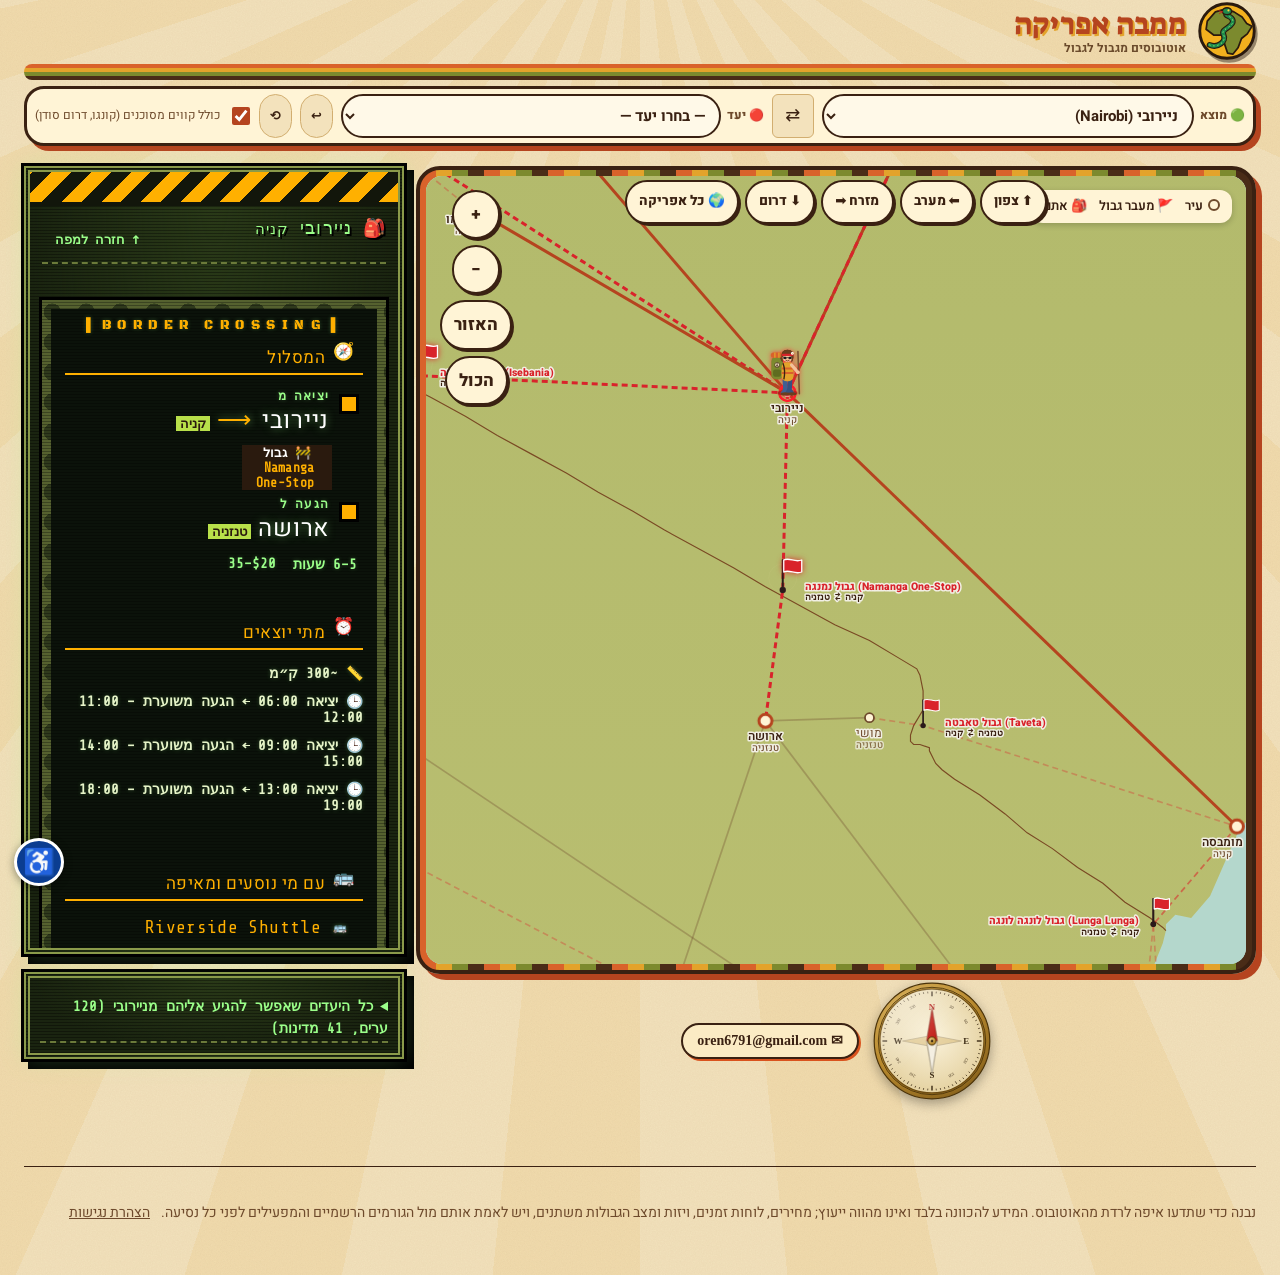
==== commit 0cad88e6: "Update index.html" ====
--- a/index.html
+++ b/index.html
@@ -2,7 +2,7 @@
 <!doctype html><html><head><meta charset=utf8><meta name=viewport content="width=device-width,initial-scale=1,viewport-fit=cover"><style>:root{color-scheme:light;box-sizing:border-box;padding-top:env(safe-area-inset-top,0px);padding-bottom:env(safe-area-inset-bottom,0px)}html{scroll-padding-top:env(safe-area-inset-top,0px)}body{margin:0;padding:0;font:14px -apple-system,BlinkMacSystemFont,sans-serif;background:#fff;color:#000}img{max-width:100%}[hidden]:not([hidden=until-found i]){display:none!important}</style></head><body>
 <title>ממבה אפריקה</title>
 <meta name="claude:viewport-fit-sides" content="cover">
-<link rel="stylesheet" href="https://fonts.googleapis.com/css2?family=Heebo:wght@400;500;700&family=IBM+Plex+Mono:wght@500;600&family=Secular+One&family=Suez+One&display=swap">
+<link rel="stylesheet" href="https://fonts.googleapis.com/css2?family=Heebo:wght@400;500;700&family=IBM+Plex+Mono:wght@500;600&family=Secular+One&family=Suez+One&family=VT323&family=Share+Tech+Mono&family=Black+Ops+One&display=swap">
 <style>
 /* Layout: hero + a "board" with two modes (hop-by-hop trip builder, point-to-point), a sticky schematic map beside it, then reference sections. Border-stamp badges mark every crossing. */
 :root{
@@ -837,6 +837,168 @@
 @media (max-width:560px){#app .mapbox .legend{display:none!important}#app .mapbox .mapctl{top:56px!important}
 #app .controls,#app #ctl{padding:8px!important}#app .od{gap:6px!important}#app .od select{min-height:42px}
 #app .stage .mapbox svg{height:62vh!important;min-height:340px}}
+
+/* ===== AFRICAN VIVID (less white) ===== */
+#app :is(.pop,.side){background:radial-gradient(circle at 12px 12px,#F2B705 0 4px,transparent 5px) 0 0/36px 36px,linear-gradient(45deg,rgba(0,0,0,.14) 25%,transparent 25% 75%,rgba(0,0,0,.14) 75%) 0 0/36px 36px,#C2552B!important}
+#app :is(.pop,.side) .tk{--tint:#F8C537!important}
+#app :is(.pop,.side) .tk:nth-child(4n+2){--tint:#7FD1A0!important}
+#app :is(.pop,.side) .tk:nth-child(4n+3){--tint:#F4A06B!important}
+#app :is(.pop,.side) .tk:nth-child(4n+4){--tint:#9DB7F2!important}
+#app :is(.pop,.side) .tk .tinfo.c>div,#app :is(.pop,.side) .tk .cocard,#app :is(.pop,.side) .tk .tks .chip,#app :is(.pop,.side) .stips{background:#FFF3D6!important}
+#app :is(.pop,.side) .tk .cl:nth-child(even){background:rgba(11,122,59,.16)!important}
+#app :is(.pop,.side) .tk .cl:nth-child(odd){background:rgba(200,16,46,.13)!important}
+#app :is(.pop,.side) h3{color:#FFF3D6!important;text-shadow:2px 2px 0 #1C1208!important}
+#app :is(.pop,.side)>:not(.tk):not(h3):not(.actions),#app :is(.pop,.side)>:not(.tk):not(h3):not(.actions) *{color:#1C1208!important;opacity:1!important}
+#app :is(.pop,.side) .tk .tks:nth-child(2)::before,#app :is(.pop,.side) .tk .tks:nth-child(3)::before{background:repeating-linear-gradient(90deg,var(--ink) 0 8px,transparent 8px 12px,var(--ac) 12px 20px,transparent 20px 24px)!important}
+
+/* ===== MILITARY 80s DOS ===== */
+#app :is(.pop,.side){--ink:#12160B;--ol:#3C4426;--kh:#D6D1A2;--kh2:#ECE8C4;--amb:#FFB000;--phos:#6BFF6B;--ac:#4B5320;--ind:#000080;
+ --mono:"Share Tech Mono","IBM Plex Mono","Courier New",monospace;--stencil:"Black Ops One",Impact,"Heebo",sans-serif;
+ background:repeating-linear-gradient(0deg,rgba(0,0,0,.18) 0 1px,transparent 1px 4px),radial-gradient(ellipse at 30% 20%,#56603a,transparent 60%),#3C4426!important;
+ border:5px solid #12160B!important;border-radius:0!important;box-shadow:6px 6px 0 #12160B!important;font-family:var(--mono)!important;color:var(--ink)!important}
+#app .pop::before{height:30px!important;margin:-10px -12px 12px!important;border:0!important;border-bottom:4px solid #12160B!important;border-radius:0!important;
+ background:repeating-linear-gradient(-45deg,#FFB000 0 14px,#12160B 14px 28px)!important}
+#app :is(.pop,.side) h3{font-family:var(--stencil)!important;letter-spacing:.06em;color:var(--amb)!important;text-shadow:2px 2px 0 #000!important}
+#app :is(.pop,.side) .btn{font-family:var(--mono)!important;font-weight:700!important;background:var(--kh)!important;color:var(--ink)!important;border:3px solid #12160B!important;border-radius:0!important;box-shadow:3px 3px 0 #000!important;text-transform:uppercase}
+#app :is(.pop,.side) .btn.primary{background:var(--amb)!important;color:#000!important}
+#app :is(.pop,.side) .btn.primary *{color:#000!important}
+#app :is(.pop,.side) .tk{--p:repeating-linear-gradient(-45deg,#FFB000 0 10px,#12160B 10px 20px);--ac:#4B5320;--tint:#D6D1A2!important;border-radius:0!important;border-width:10px!important;
+ box-shadow:0 0 0 3px #000,6px 6px 0 3px #000!important}
+#app :is(.pop,.side) .tk:nth-child(4n+2){--p:radial-gradient(circle at 30% 40%,#2F3A1C 0 28%,transparent 29%) 0 0/34px 30px,radial-gradient(circle at 75% 70%,#7A6B3A 0 26%,transparent 27%) 0 0/30px 34px,#55612F;--ac:#2F3A1C;--tint:#CFCF9A!important}
+#app :is(.pop,.side) .tk:nth-child(4n+3){--p:repeating-linear-gradient(90deg,#12160B 0 8px,#C8102E 8px 12px,#12160B 12px 20px,#D6D1A2 20px 24px);--ac:#8B1020;--tint:#E0D6A8!important}
+#app :is(.pop,.side) .tk:nth-child(4n+4){--p:radial-gradient(circle at 30% 40%,#3B3B2A 0 28%,transparent 29%) 0 0/34px 30px,radial-gradient(circle at 75% 70%,#8A8F5A 0 26%,transparent 27%) 0 0/30px 34px,#5E6A3A;--ac:#3B4A22;--tint:#C9CC98!important}
+#app :is(.pop,.side) .tk:not(:last-child)::before{background:repeating-linear-gradient(0deg,#FFB000 0 8px,#12160B 8px 16px)!important;width:14px!important;border-radius:0!important}
+#app :is(.pop,.side) .tk .tks,#app :is(.pop,.side) .tk .tks *{font-family:var(--mono)!important;color:var(--ink)!important}
+#app :is(.pop,.side) .tk .tks:first-child::before{content:">> TOP SECRET // BORDER OPS <<"!important;font:400 14px var(--stencil)!important;letter-spacing:.12em;color:#8B1020!important;text-align:center;border:2px dashed #8B1020!important;padding:2px 6px!important;margin:-6px 0 10px!important}
+#app :is(.pop,.side) .tk .tks:nth-child(2)::before,#app :is(.pop,.side) .tk .tks:nth-child(3)::before{background:repeating-linear-gradient(90deg,#12160B 0 10px,transparent 10px 16px)!important;height:4px!important}
+#app :is(.pop,.side) .tk .tks h5,#app :is(.pop,.side) .tk .tks h5 *,#app :is(.pop,.side) .tk .tks:nth-child(n) h5,#app :is(.pop,.side) .tk .tks:nth-child(n) h5 *{background:#000080!important;color:#fff!important;border-radius:0!important;box-shadow:3px 3px 0 #000!important;font:400 16px var(--stencil)!important;letter-spacing:.08em}
+#app :is(.pop,.side) .tk .tks h5 .em,#app :is(.pop,.side) .tk .tks:nth-child(n) h5 .em{background:transparent!important;box-shadow:none!important}
+#app :is(.pop,.side) .tk .tks .tp b,#app :is(.pop,.side) .tk .tks .tp b *{font:400 24px var(--stencil)!important;color:#12160B!important;letter-spacing:.03em}
+#app :is(.pop,.side) .tk .tks .tp small{color:#8B1020!important;font:700 12px var(--mono)!important;letter-spacing:.1em}
+#app :is(.pop,.side) .tk .tp .dot,#app :is(.pop,.side) .tk .tks:first-child .tp .dot{border-radius:0!important;background:var(--amb)!important;border:3px solid #000!important}
+#app :is(.pop,.side) .tk .tp.r .dot{background:#C8102E!important}
+#app :is(.pop,.side) .tk .tb{border-inline-start:5px dashed #12160B!important}
+#app :is(.pop,.side) .tk .tks .rbn,#app :is(.pop,.side) .tk .tks .rbn *{background:#12160B!important;color:var(--amb)!important;border-radius:0!important;font:700 13px var(--mono)!important}
+#app :is(.pop,.side) .tk .tks .cty{background:var(--amb)!important;color:#000!important;border:2px solid #000!important;border-radius:0!important;font:700 13px var(--mono)!important}
+#app :is(.pop,.side) .tk .tks .chip,#app :is(.pop,.side) .tk .tks:first-child .chip,#app :is(.pop,.side) .tk .tks .chip *{background:#12160B!important;color:var(--phos)!important;border:2px solid #000!important;border-radius:0!important;box-shadow:none!important;font:700 14px var(--mono)!important}
+#app :is(.pop,.side) .tk .tks .chip *{border:0!important;color:var(--phos)!important}
+#app :is(.pop,.side) .tk .tinfo.c>div,#app :is(.pop,.side) .tk .cocard,#app :is(.pop,.side) .stips{background:var(--kh2)!important;border:3px solid #12160B!important;border-radius:0!important;box-shadow:4px 4px 0 #12160B!important;font-family:var(--mono)!important;color:var(--ink)!important}
+#app :is(.pop,.side) .tk .tinfo.c>div{font:700 14px var(--mono)!important}
+#app :is(.pop,.side) .tk .cocard .cohead b,#app :is(.pop,.side) .tk .cocard:nth-child(n) .cohead b{background:#12160B!important;color:var(--amb)!important;border:0!important;border-radius:0!important;font:400 16px var(--stencil)!important;letter-spacing:.05em}
+#app :is(.pop,.side) .tk .cocard .cohead b *,#app :is(.pop,.side) .tk .cocard .cohead b,#app :is(.pop,.side) .tk .cocard:nth-child(n) .cohead b *{color:var(--amb)!important}
+#app :is(.pop,.side) .tk .cl{border-radius:0!important;font:600 13.5px/1.5 var(--mono)!important}
+#app :is(.pop,.side) .tk .cl:nth-child(even){background:rgba(75,83,32,.22)!important}
+#app :is(.pop,.side) .tk .cl:nth-child(odd){background:rgba(139,16,32,.14)!important}
+#app :is(.pop,.side) .tk .cocard .mp,#app :is(.pop,.side) .tk .cocard .mp *{background:var(--amb)!important;color:#000!important;border:2px solid #000!important;border-radius:0!important;font:700 12px var(--mono)!important}
+#app :is(.pop,.side) .tk .cocard .mp *{border:0!important}
+#app :is(.pop,.side) .tk .actions .btn{background:var(--kh)!important;color:#000!important}
+#app :is(.pop,.side) .tk .actions .btn.primary,#app :is(.pop,.side) .tk .actions .btn.primary *{background:#12160B!important;color:var(--phos)!important}
+#app :is(.pop,.side) .stips *{color:var(--ink)!important;font-family:var(--mono)!important}
+#app :is(.pop,.side) .stips h6{font:400 15px var(--stencil)!important;color:#8B1020!important}
+#app :is(.pop,.side) .stips .sx{background:#12160B!important;color:var(--amb)!important;border-radius:0!important}
+#app :is(.pop,.side)>:not(.tk):not(h3):not(.actions),#app :is(.pop,.side)>:not(.tk):not(h3):not(.actions) *{font-family:var(--mono)!important;border-radius:0!important}
+
+/* ===== MILITARY DOS GAME v2 (dark CRT) ===== */
+#app :is(.pop,.side){--bg:#0B120A;--bg2:#142010;--ph:#9BFF8A;--tx:#E6F4C8;--amb:#FFB000;--red:#FF5A3C;--ol:#6B7A3A;
+ background:repeating-linear-gradient(0deg,rgba(0,0,0,.35) 0 1px,transparent 1px 3px),radial-gradient(ellipse at 50% 0,#2A3A18,transparent 70%),#1A2410!important;
+ border:6px double #8A9A4A!important;box-shadow:0 0 0 3px #000,0 0 22px rgba(155,255,138,.25),7px 7px 0 3px #000!important}
+#app :is(.pop,.side)>:not(.tk):not(h3):not(.actions){background:var(--bg)!important;border:3px double var(--ol)!important;box-shadow:none!important}
+#app :is(.pop,.side)>:not(.tk):not(h3):not(.actions),#app :is(.pop,.side)>:not(.tk):not(h3):not(.actions) *{color:var(--ph)!important}
+#app :is(.pop,.side) .tk{--tint:#0B120A!important;--ac:#9BFF8A;border-width:10px!important;box-shadow:0 0 0 3px #000,0 0 18px rgba(155,255,138,.18),6px 6px 0 3px #000!important;
+ background:repeating-linear-gradient(0deg,rgba(0,0,0,.30) 0 1px,transparent 1px 3px),linear-gradient(var(--tint),var(--tint)) padding-box,var(--p) border-box!important}
+#app :is(.pop,.side) .tk:nth-child(4n+2),#app :is(.pop,.side) .tk:nth-child(4n+3),#app :is(.pop,.side) .tk:nth-child(4n+4){--tint:#0B120A!important}
+#app :is(.pop,.side) .tk:nth-child(4n+2){--ac:#FFB000}
+#app :is(.pop,.side) .tk:nth-child(4n+3){--ac:#FF7A5C}
+#app :is(.pop,.side) .tk:nth-child(4n+4){--ac:#7FD8FF}
+#app :is(.pop,.side) .tk .tks,#app :is(.pop,.side) .tk .tks *{color:var(--tx)!important;text-shadow:0 0 4px rgba(155,255,138,.25)}
+#app :is(.pop,.side) .tk .tks:first-child::before{content:"BORDER CROSSING"!important;direction:ltr!important;unicode-bidi:isolate!important;white-space:nowrap!important;color:var(--amb)!important;border:0!important;border-bottom:2px dashed var(--amb)!important;text-align:center;font:400 15px var(--stencil)!important;letter-spacing:.18em;padding:0 0 6px!important;margin:-6px 0 12px!important;animation:none!important}
+#app :is(.pop,.side) .tk .tks h5,#app :is(.pop,.side) .tk .tks h5 *,#app :is(.pop,.side) .tk .tks:nth-child(n) h5,#app :is(.pop,.side) .tk .tks:nth-child(n) h5 *{background:var(--ph)!important;color:#0B120A!important;box-shadow:3px 3px 0 #000!important;text-shadow:none!important;font:400 16px var(--stencil)!important}
+#app :is(.pop,.side) .tk .tks h5::before{content:"▶ "}
+#app :is(.pop,.side) .tk .tks h5 .em,#app :is(.pop,.side) .tk .tks:nth-child(n) h5 .em{background:transparent!important;box-shadow:none!important}
+#app :is(.pop,.side) .tk .tks .tp b,#app :is(.pop,.side) .tk .tks .tp b *{color:#fff!important;text-shadow:0 0 8px rgba(155,255,138,.5)!important}
+#app :is(.pop,.side) .tk .tks .tp small{color:var(--amb)!important}
+#app :is(.pop,.side) .tk .tks .tp:first-child b::after{content:"█";color:var(--ph);margin-inline-start:4px;animation:mdblink 1s steps(1) infinite}
+@keyframes mdblink{50%{opacity:0}}
+@media (prefers-reduced-motion:reduce){#app .tk .tks .tp:first-child b::after{animation:none}}
+#app :is(.pop,.side) .tk .tb{border-inline-start:5px dashed var(--ph)!important}
+#app :is(.pop,.side) .tk .tks .cty{background:var(--amb)!important;color:#000!important;text-shadow:none!important}
+#app :is(.pop,.side) .tk .tks .rbn,#app :is(.pop,.side) .tk .tks .rbn *{background:var(--amb)!important;color:#000!important;text-shadow:none!important}
+#app :is(.pop,.side) .tk .tks .chip,#app :is(.pop,.side) .tk .tks:first-child .chip,#app :is(.pop,.side) .tk .tks .chip *{background:#000!important;color:var(--ph)!important;border:2px solid var(--ph)!important}
+#app :is(.pop,.side) .tk .tks .chip *{border:0!important}
+#app :is(.pop,.side) .tk .tinfo.c>div,#app :is(.pop,.side) .tk .cocard,#app :is(.pop,.side) .stips{background:var(--bg2)!important;border:2px solid var(--ol)!important;box-shadow:4px 4px 0 #000!important;color:var(--tx)!important}
+#app :is(.pop,.side) .tk .tinfo.c>div *{color:var(--tx)!important}
+#app :is(.pop,.side) .tk .cocard *,#app :is(.pop,.side) .stips *{color:var(--tx)!important}
+#app :is(.pop,.side) .tk .cocard .cohead b,#app :is(.pop,.side) .tk .cocard:nth-child(n) .cohead b,#app :is(.pop,.side) .tk .cocard .cohead b *{background:var(--amb)!important;color:#000!important;text-shadow:none!important}
+#app :is(.pop,.side) .tk .cl:nth-child(even){background:rgba(155,255,138,.09)!important}
+#app :is(.pop,.side) .tk .cl:nth-child(odd){background:rgba(255,176,0,.09)!important}
+#app :is(.pop,.side) .tk .cocard .mp,#app :is(.pop,.side) .tk .cocard .mp *{background:var(--ph)!important;color:#000!important}
+#app :is(.pop,.side) .stips h6{color:var(--amb)!important}
+#app :is(.pop,.side) .stips .sx{background:var(--red)!important;color:#000!important}
+#app :is(.pop,.side) .tk .actions .btn{background:var(--amb)!important;color:#000!important}
+#app :is(.pop,.side) .tk .actions .btn.primary,#app :is(.pop,.side) .tk .actions .btn.primary *{background:var(--ph)!important;color:#000!important}
+#app :is(.pop,.side) .tk:not(:last-child)::before{background:repeating-linear-gradient(0deg,var(--ph) 0 6px,transparent 6px 12px)!important}
+#app :is(.pop,.side) .tk .cocard:nth-child(n) .cohead b *,#app :is(.pop,.side) .tk .cocard:nth-child(n) .cohead b{color:#000!important;background:var(--amb)!important}
+@media (max-width:560px){#app :is(.pop,.side) .tk .tks:first-child::before{font-size:12px!important;letter-spacing:.06em!important}}
+
+/* ===== DOS v3: flat, fewer boxes, real gaps ===== */
+#app :is(.pop,.side) .tk{margin:0 0 44px!important;border-width:6px!important;box-shadow:0 0 0 2px #000!important}
+#app :is(.pop,.side) .tk:last-child{margin-bottom:6px!important}
+#app :is(.pop,.side) .tk:not(:last-child)::before{display:none!important}
+#app :is(.pop,.side) .tk:not(:last-child)::after{display:none!important}
+#app :is(.pop,.side) .tk .tks:first-child::before{content:"▌BORDER CROSSING▐"!important;border:0!important;text-align:start;letter-spacing:.14em;font-size:13px!important;margin:-4px 0 8px!important;padding:0!important}
+#app :is(.pop,.side) .tk .tks h5::before{content:""!important}
+#app :is(.pop,.side) .tk .tks h5,#app :is(.pop,.side) .tk .tks h5 *,#app :is(.pop,.side) .tk .tks:nth-child(n) h5,#app :is(.pop,.side) .tk .tks:nth-child(n) h5 *{background:transparent!important;color:var(--amb)!important;box-shadow:none!important;border:0!important;padding:0!important;font:400 17px var(--stencil)!important;letter-spacing:.1em}
+#app :is(.pop,.side) .tk .tks h5{display:flex!important;align-items:center;gap:8px;border-bottom:2px solid var(--amb)!important;padding-bottom:4px!important;margin-bottom:10px!important}
+#app :is(.pop,.side) .tk .tks .chip,#app :is(.pop,.side) .tk .tks:first-child .chip,#app :is(.pop,.side) .tk .tks .chip *{background:transparent!important;border:0!important;color:var(--ph)!important;padding:0 6px!important}
+#app :is(.pop,.side) .tk .tks .chip{border:1px dashed var(--ph)!important}
+#app :is(.pop,.side) .tk .tinfo.c>div{background:transparent!important;border:0!important;border-bottom:1px dashed rgba(155,255,138,.4)!important;box-shadow:none!important;padding:5px 0!important;margin:0!important}
+#app :is(.pop,.side) .tk .cocard{background:transparent!important;border:0!important;border-inline-start:3px solid var(--amb)!important;box-shadow:none!important;padding:2px 10px!important;margin:14px 0!important}
+#app :is(.pop,.side) .tk .cocard:first-child{border-top:0!important}
+#app :is(.pop,.side) .tk .cl:nth-child(even),#app :is(.pop,.side) .tk .cl:nth-child(odd){background:transparent!important;padding:3px 0!important}
+#app :is(.pop,.side) .tk .tks .cty,#app :is(.pop,.side) .tk .tks .rbn,#app :is(.pop,.side) .tk .tks .rbn *{background:transparent!important;color:var(--amb)!important;border:0!important;padding:0 4px!important}
+#app :is(.pop,.side) .tk .cocard .cohead b,#app :is(.pop,.side) .tk .cocard:nth-child(n) .cohead b,#app :is(.pop,.side) .tk .cocard:nth-child(n) .cohead b *{background:transparent!important;color:var(--amb)!important;padding:0!important;font-size:18px!important}
+#app :is(.pop,.side) .tk .cocard .mp,#app :is(.pop,.side) .tk .cocard .mp *{background:transparent!important;color:var(--ph)!important;border:0!important;text-decoration:underline}
+#app :is(.pop,.side) .tk .tks .tp small{color:var(--ph)!important}
+#app :is(.pop,.side) .stips{background:transparent!important;border:0!important;border-top:2px dashed var(--amb)!important;box-shadow:none!important}
+#app :is(.pop,.side)>:not(.tk):not(h3):not(.actions){border:0!important;border-bottom:2px dashed var(--ol)!important;background:transparent!important}
+#app :is(.pop,.side)>:not(.tk):not(h3):not(.actions) *:not(.tk){border-color:transparent!important;background:transparent!important;box-shadow:none!important}
+#app :is(.pop,.side) .tk .tks:nth-child(2)::before,#app :is(.pop,.side) .tk .tks:nth-child(3)::before{display:none!important}
+#app :is(.pop,.side) .tk .tks+.tks{border-top:2px dashed #6B7A3A!important;margin-top:14px!important;padding-top:14px!important}
+
+/* ===== DOS v4 ===== */
+#app .pop .pophd+.asec>h4{display:none!important}
+#app .pop .pophd .lab{display:none!important}
+#app .mapbox .readout{display:none!important}
+#app :is(.pop,.side) .tk{margin:0 0 64px!important;border-width:9px!important;box-shadow:0 0 0 3px #000,0 8px 0 3px #000!important;position:relative}
+#app :is(.pop,.side) .tk:nth-child(odd){--p:repeating-linear-gradient(-45deg,#FFB000 0 10px,#12160B 10px 20px)!important}
+#app :is(.pop,.side) .tk:nth-child(even){--p:radial-gradient(circle at 30% 40%,#2F3A1C 0 28%,transparent 29%) 0 0/34px 30px,radial-gradient(circle at 75% 70%,#8A8F5A 0 26%,transparent 27%) 0 0/30px 34px,#55612F!important}
+#app :is(.pop,.side) .tk:last-child{margin-bottom:8px!important}
+#app :is(.pop,.side) .tk::after{content:"";display:block!important;position:absolute!important;left:12%;right:12%;bottom:-40px;height:6px;border:0!important;width:auto!important;transform:none!important;background:repeating-linear-gradient(90deg,#6B7A3A 0 12px,transparent 12px 20px)!important}
+#app :is(.pop,.side) .tk:last-child::after{display:none!important}
+
+/* ===== DOS v5: bigger gaps, no location caption ===== */
+#app #wx{display:none!important}
+#app :is(.pop,.side) .tk{margin:0 0 110px!important}
+#app :is(.pop,.side) .tk:last-child{margin-bottom:30px!important}
+#app :is(.pop,.side) .tk::after{bottom:-62px!important;height:12px!important;left:6%!important;right:6%!important;background:repeating-linear-gradient(-45deg,#FFB000 0 8px,#12160B 8px 16px)!important;border:2px solid #000!important;box-sizing:border-box}
+#app :is(.pop,.side) .arow{background:#0B120A!important;border:3px solid #6B7A3A!important;border-radius:0!important;box-shadow:5px 5px 0 #000!important;margin:0 0 34px!important;padding:12px!important;color:#E6F4C8!important;font-family:var(--mono)!important}
+#app :is(.pop,.side) .arow *{color:#E6F4C8!important;font-family:var(--mono)!important}
+#app :is(.pop,.side) .arow b{color:#FFB000!important;font:400 17px var(--stencil)!important}
+#app :is(.pop,.side) .arow .pairs{color:#9BFF8A!important}
+#app :is(.pop,.side) .arow .btn{background:#FFB000!important;color:#000!important}
+#app :is(.pop,.side) .arow .btn *{color:#000!important}
+#app :is(.pop,.side) .arow .btn.primary{background:#9BFF8A!important}
+#app .pop .asec{margin-top:36px!important}
+
+/* ===== DOS v6: explicit card borders ===== */
+#app :is(.pop,.side) .tk:nth-child(odd){background:repeating-linear-gradient(0deg,rgba(0,0,0,.30) 0 1px,transparent 1px 3px),linear-gradient(#0B120A,#0B120A) padding-box,repeating-linear-gradient(-45deg,#FFB000 0 10px,#12160B 10px 20px) border-box!important}
+#app :is(.pop,.side) .tk:nth-child(even){background:repeating-linear-gradient(0deg,rgba(0,0,0,.30) 0 1px,transparent 1px 3px),linear-gradient(#0B120A,#0B120A) padding-box,radial-gradient(circle at 30% 40%,#2F3A1C 0 28%,transparent 29%) 0 0/34px 30px border-box,radial-gradient(circle at 75% 70%,#8A8F5A 0 26%,transparent 27%) 0 0/30px 34px border-box,linear-gradient(#55612F,#55612F) border-box!important}
+
+#app .pop .asec .tk .actions .btn{background:#FFB000!important;color:#000!important;border:3px solid #000!important;opacity:1!important;box-shadow:3px 3px 0 #000!important}
+#app .pop .asec .tk .actions .btn *{color:#000!important}
+#app .pop .asec .tk .actions .btn.primary{background:#9BFF8A!important}
+#app .pop .asec .tk .tks h5{border-bottom:2px solid #FFB000!important}
+#app .here-card,#app .herecard{display:none!important}
 </style>
 
 <div id="app" dir="rtl" lang="he">
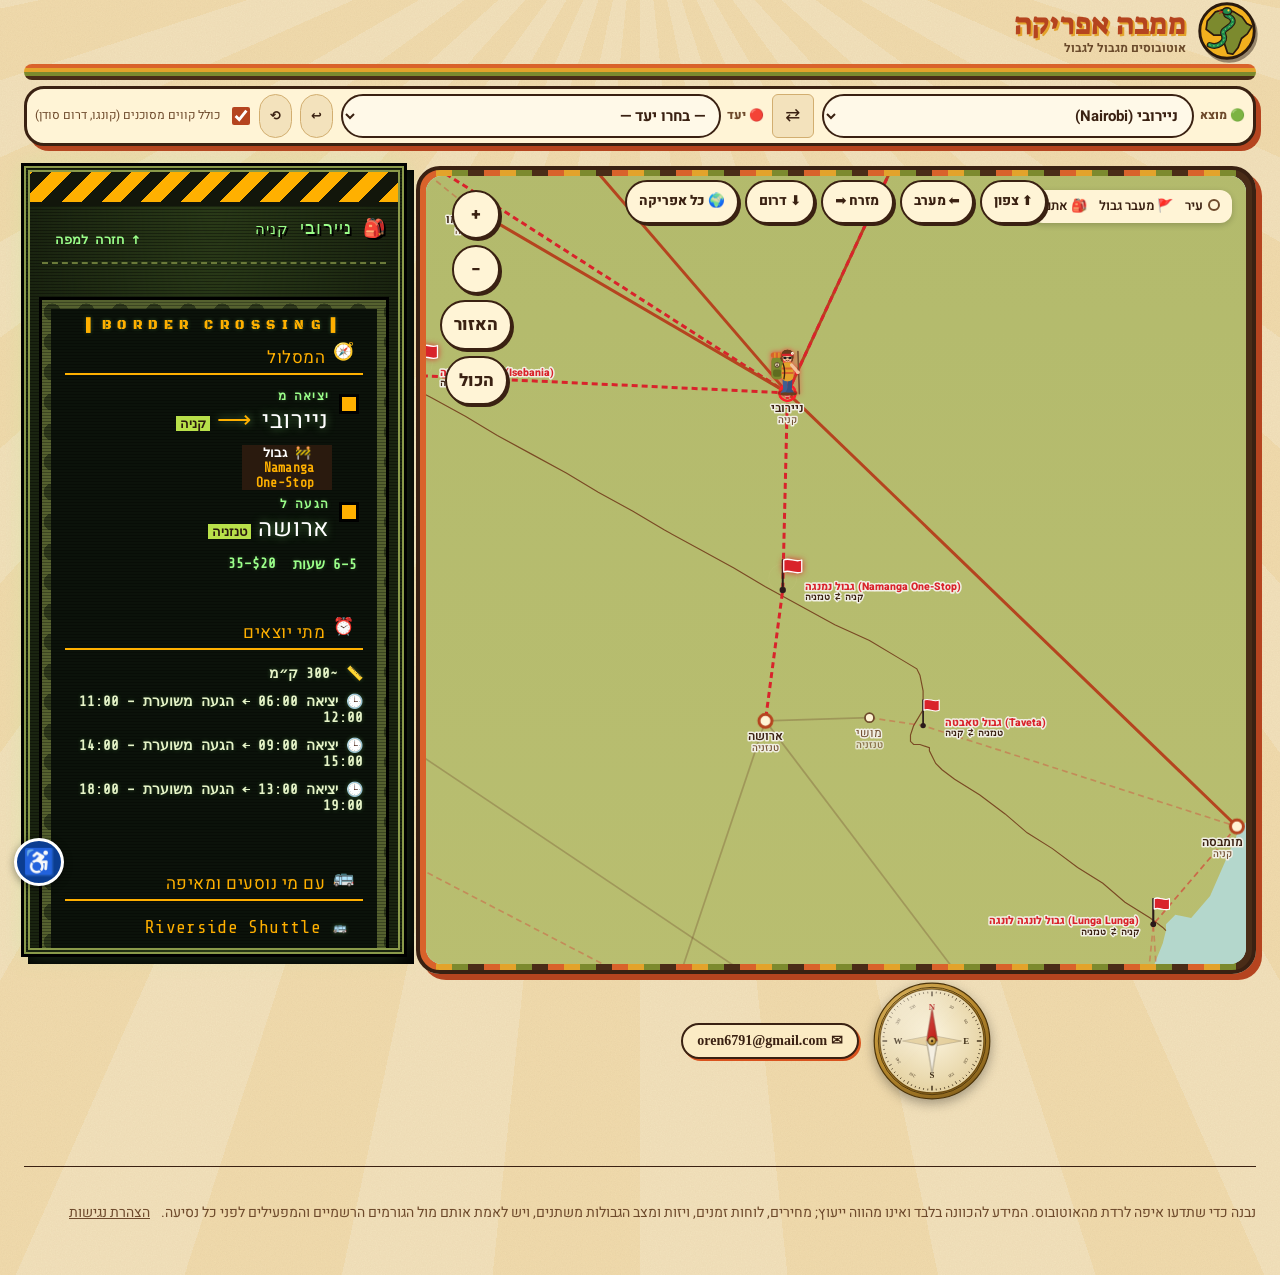
==== commit 2bc42527: "Refactor side content rendering logic in index.html" ====
--- a/index.html
+++ b/index.html
@@ -999,6 +999,8 @@
 #app .pop .asec .tk .actions .btn.primary{background:#9BFF8A!important}
 #app .pop .asec .tk .tks h5{border-bottom:2px solid #FFB000!important}
 #app .here-card,#app .herecard{display:none!important}
+#app details.more{display:none!important}
+#app .side:empty,#app .side:not(:has(> :not(.here-card):not(.more))){display:none!important}
 </style>
 
 <div id="app" dir="rtl" lang="he">
@@ -2132,11 +2134,8 @@
  drawMap({on:on,nodes:nodes,nextIds:nextIds,opts:opts,here:cur,focus:true,country:here.c,packAt:state.atB?bpt(legById(state.atB)):null});
 
  side+='<div class="here-card"><div class="lab">YOU ARE HERE / אתם כאן</div><div class="herecard">'+packIcon(44)+'<div><h2>'+here.he+'</h2><p class="sm">'+here.c+(VMAP[here.c]?' · כניסה: '+VMAP[here.c][1]:'')+'</p></div></div></div>';
- if(seq.length>1){
-  side+='<div class="sec-h"><h3>המסע עד עכשיו</h3></div>'+statsHTML(s,seq.length-1)+trailHTML(seq,seq.length-1);
- }
  side+=reachHTML(cur);
- if(hid)side+='<p class="hiddenn">'+hid+' קווים נוספים מכאן מוסתרים כי הם מסומנים כמסוכנים. אפשר להציג אותם בתיבת הסימון למעלה.</p>';
+ if(false)side+='<p class="hiddenn">'+hid+' קווים נוספים מכאן מוסתרים כי הם מסומנים כמסוכנים. אפשר להציג אותם בתיבת הסימון למעלה.</p>';
  $('#side').innerHTML=side;
  $('#side').querySelectorAll('[data-go]').forEach(function(b){b.addEventListener('click',function(){state.mode='p2p';state.from=cur;state.to=b.dataset.go;render();$('#board').scrollIntoView({behavior:'smooth'})})});
  $('#side').querySelectorAll('[data-how]').forEach(function(b){b.addEventListener('click',function(){openPop(b.dataset.how);var p=$('#pop');if(p&&p.scrollIntoView)p.scrollIntoView({behavior:'smooth',block:'nearest'})})});
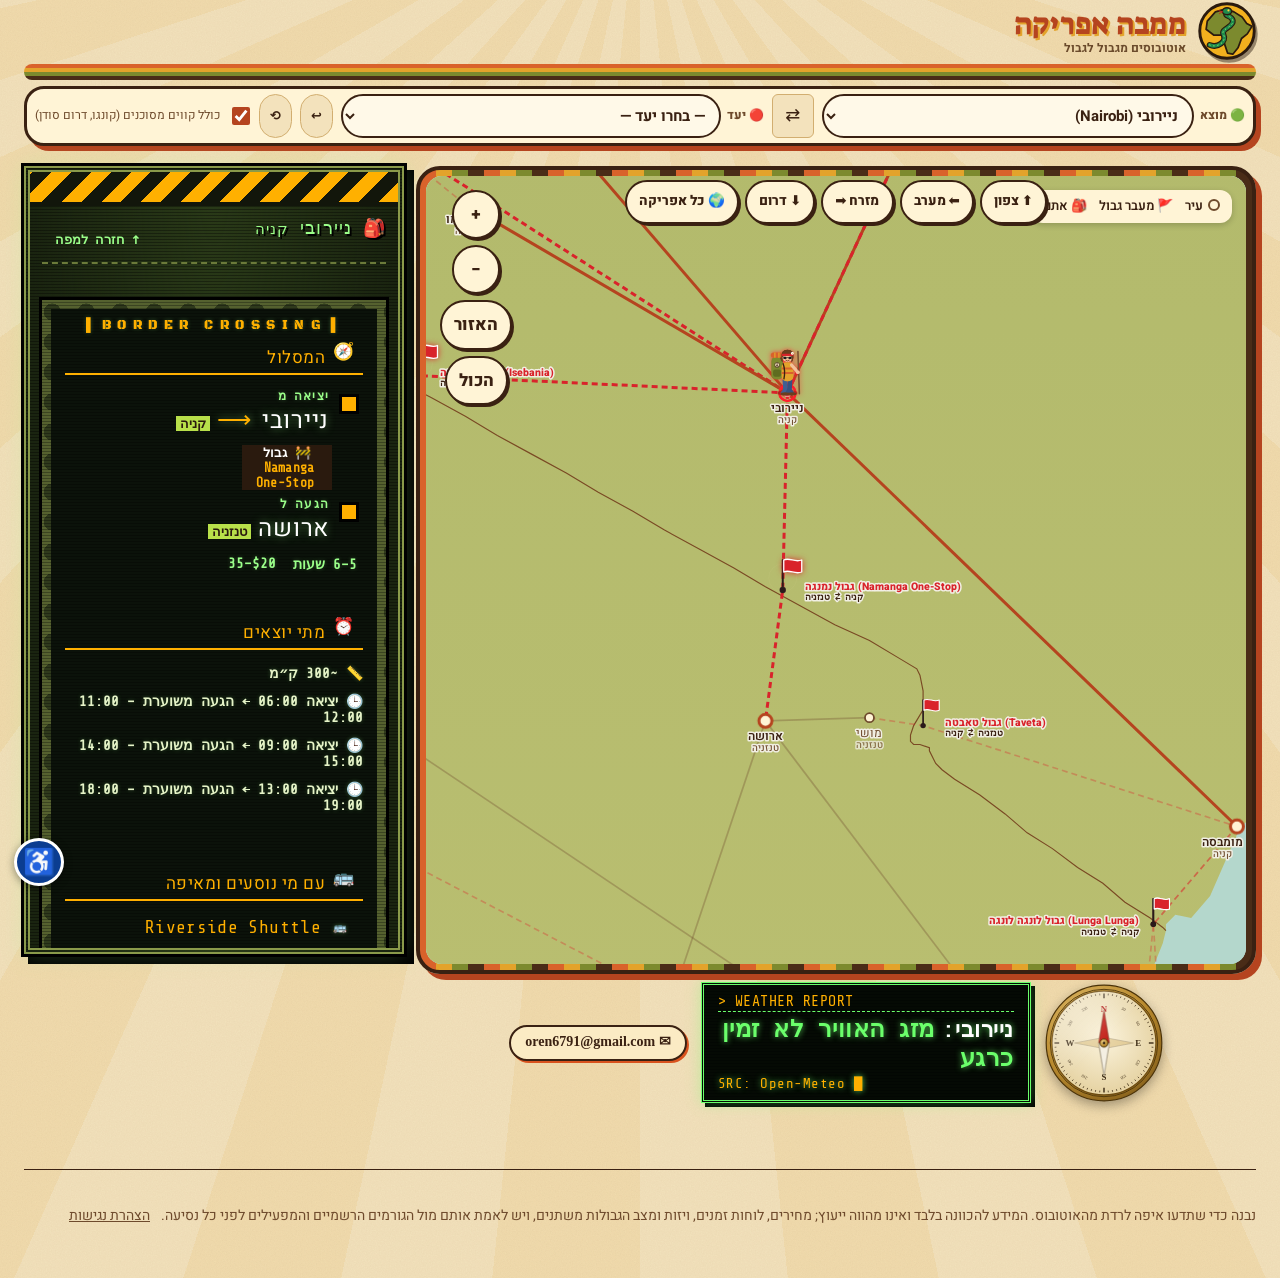
==== commit 5ea5c73f: "Update index.html" ====
--- a/index.html
+++ b/index.html
@@ -977,7 +977,6 @@
 #app :is(.pop,.side) .tk:last-child::after{display:none!important}
 
 /* ===== DOS v5: bigger gaps, no location caption ===== */
-#app #wx{display:none!important}
 #app :is(.pop,.side) .tk{margin:0 0 110px!important}
 #app :is(.pop,.side) .tk:last-child{margin-bottom:30px!important}
 #app :is(.pop,.side) .tk::after{bottom:-62px!important;height:12px!important;left:6%!important;right:6%!important;background:repeating-linear-gradient(-45deg,#FFB000 0 8px,#12160B 8px 16px)!important;border:2px solid #000!important;box-sizing:border-box}
@@ -1001,6 +1000,26 @@
 #app .here-card,#app .herecard{display:none!important}
 #app details.more{display:none!important}
 #app .side:empty,#app .side:not(:has(> :not(.here-card):not(.more))){display:none!important}
+
+#app .routebar{display:flex;flex-wrap:wrap;align-items:center;gap:8px;margin-top:10px;padding-top:10px;border-top:2px dashed rgba(0,0,0,.25)}
+#app .routebar[hidden]{display:none}
+#app .routebar .rbt{font-weight:800;margin-inline-end:4px}
+#app .routebar .btn{min-height:40px}
+#app #rbmsg{font-size:14px;font-weight:700;color:#0B7A3B}
+
+/* ===== weather: DOS green ===== */
+#app .instr #wx{display:block!important;max-width:330px;background:#050A04!important;color:#6BFF6B!important;border:3px double #6BFF6B!important;border-radius:0!important;box-shadow:0 0 14px rgba(107,255,107,.35),4px 4px 0 #000!important;
+ padding:8px 14px 8px!important;font-family:"VT323","Share Tech Mono","Courier New",monospace!important;text-shadow:0 0 6px rgba(107,255,107,.75);letter-spacing:.04em;line-height:1.2;
+ background-image:repeating-linear-gradient(0deg,rgba(0,0,0,.35) 0 1px,transparent 1px 3px)!important}
+#app .instr #wx::before{content:"> WEATHER REPORT";display:block;font-size:15px;color:#FFB000;text-shadow:none;border-bottom:1px dashed #6BFF6B;margin-bottom:4px;direction:ltr;text-align:start}
+#app .instr #wx *{color:#6BFF6B!important;font-family:inherit!important;opacity:1!important}
+#app .instr #wx #wxt{font-size:22px;color:#fff!important}
+#app .instr #wx .wxb{font-size:24px!important;margin:0!important;display:inline}
+#app .instr #wx .wxs{display:block;font-size:19px}
+#app .instr #wx .wxc{display:block;font-size:14px;margin:2px 0 0;color:#FFB000!important;direction:ltr;text-align:start}
+#app .instr #wx .wxc::before{content:"SRC: "}
+#app .instr #wx .wxc::after{content:" \2588";animation:mdblink 1s steps(1) infinite}
+@media (prefers-reduced-motion:reduce){#app .instr #wx .wxc::after{animation:none}}
 </style>
 
 <div id="app" dir="rtl" lang="he">
@@ -1030,6 +1049,7 @@
         <button role="tab" id="r-west" aria-selected="false" data-r="west">מערב אפריקה</button>
       </div>
       <div id="ctl"></div>
+      <div class="routebar" id="routebar" hidden></div>
       <div class="tools">
         <label class="chk"><input type="checkbox" id="dng" checked> כולל קווים מסוכנים (קונגו, דרום סודן)</label>
       </div>
@@ -1843,7 +1863,7 @@
   +(acts?'<div class="actions">'+acts+'</div>':'')+'</div>';
 }
 function hav(a,b){var R=6371,r=Math.PI/180,dl=(b.la-a.la)*r,dn=(b.lo-a.lo)*r,x=Math.sin(dl/2)*Math.sin(dl/2)+Math.cos(a.la*r)*Math.cos(b.la*r)*Math.sin(dn/2)*Math.sin(dn/2);return 2*R*Math.asin(Math.sqrt(x))}
-function fmtT(t){var d=Math.floor(t/24),m=Math.round((t-d*24)*60/5)*5,hh=Math.floor(m/60)%24,mm=m%60;return (hh<10?'0':'')+hh+':'+(mm<10?'0':'')+mm+(d>0?' (+'+d+(d===1?' יום':' ימים')+')':'')}
+function fmtT(t){var d=Math.floor(t/24),m=Math.round((t-d*24)*60/5)*5,hh=Math.floor(m/60)%24,mm=m%60;return (hh<10?'0':'')+hh+':'+(mm<10?'0':'')+mm+(d>0?(d===1?' למחרת':' אחרי '+d+' ימים'):'')}
 var CUR={'קניה':'שילינג קנייתי (KES)','אוגנדה':'שילינג אוגנדי (UGX)','רואנדה':'פרנק רואנדי (RWF)','טנזניה':'שילינג טנזני (TZS)','בורונדי':'פרנק בורונדי (BIF)','קונגו':'פרנק קונגולזי (CDF), דולר נפוץ','זמביה':'קוואצ׳ה (ZMW)','מלאווי':'קוואצ׳ה מלאווית (MWK)','מוזמביק':'מטיקאל (MZN)','זימבבואה':'דולר אמריקאי / ZiG','דרום אפריקה':'ראנד (ZAR)','בוטסוואנה':'פולה (BWP)','נמיביה':'דולר נמיבי (NAD)','גאנה':'סדי (GHS)','טוגו':'פרנק CFA (XOF)','בנין':'פרנק CFA (XOF)','ניגריה':'נאירה (NGN)','סנגל':'פרנק CFA (XOF)','גמביה':'דלסי (GMD)','אתיופיה':'ביר (ETB)','דרום סודן':'פאונד דרום־סודני (SSP), דולר נפוץ'};
 
 Object.assign(HB,{'Ntam':'נטם',"Tog Wajaale": "טוג ואג׳אלה", "Malaba": "מלבה", "Manyovu": "מניובו", "Songwe": "סונגווה", "Machipanda": "מצ׳יפנדה", "Namaacha": "נמאצ׳ה", "Kosi Bay": "קוסי ביי", "Mamuno": "מאמונו", "Kasumbalesa": "קסומבלסה", "Luvo": "לובו", "Kye-Ossi": "קיה־אוסי", "Kousseri": "קוסרי", "Jibiya": "ג׳יביה", "Makalondi": "מקלונדי", "Malanville": "מלנוויל", "Cinkansé": "סינקנסה", "Paga": "פאגה", "Koloko": "קולוקו", "Kidira": "קיידירה", "Zégoua": "זגואה"});
@@ -2192,6 +2212,7 @@
  if(state.mode==='trip')renderTrip();else renderP2P();
  $('#m-trip').setAttribute('aria-selected',state.mode==='trip');$('#m-p2p').setAttribute('aria-selected',state.mode==='p2p');
  $('#r-east').setAttribute('aria-selected',state.region==='east');$('#r-west').setAttribute('aria-selected',state.region==='west');
+ try{updateRouteBar()}catch(e){}
 }
 function setMode(m){state.atB=null;state.mode=m;if(m==='p2p'){var t=state.trip;if(t.length>1){state.from=t[0];state.to=t[t.length-1]}}render()}
 function setRegion(r){manual=false;state.atB=null;state.region=r;state.view='region';state.trip=[DEF[r][0]];state.from=DEF[r][0];state.to=DEF[r][1];render()}
@@ -2252,6 +2273,69 @@
    $('#wxs').textContent='מחר: '+Math.round(y.temperature_2m_min[1])+'–'+Math.round(y.temperature_2m_max[1])+'° · סיכוי גשם '+y.precipitation_probability_max[1]+'%'})
   .catch(function(){if(wxKey===k)$('#wxb').textContent='מזג האוויר לא זמין כרגע'})}catch(e){$('#wxb').textContent='מזג האוויר לא זמין כרגע'}}
 render();
+/* ===== route save / share ===== */
+function routeSeq(){var s=state.mode==='trip'?state.trip.slice():(state.from!==state.to?path(state.from,state.to):null);return s&&s.length>1?s:null}
+function cleanCo(c){return c.replace(/\s*\((לאמת|verify)[^)]*\)/g,'').trim()}
+function legDetail(l,fk,idx){
+ var tmp=document.createElement('div');tmp.style.cssText='position:fixed;left:-9999px;top:0;width:600px;direction:rtl';
+ tmp.innerHTML=busCard(l,fk,'');
+ tmp.querySelectorAll('.actions,button,.stips,.mp').forEach(function(e){e.remove()});
+ cleanVerify(tmp);
+ var extra='';
+ if(l.steps&&l.steps.length)extra+='<section class="tks"><h5>שלבים</h5><ol>'+l.steps.map(function(x){return '<li>'+escH(x)+'</li>'}).join('')+'</ol></section>';
+ if(l.tips&&l.tips.length)extra+='<section class="tks"><h5>טיפים</h5><ul>'+l.tips.map(function(x){return '<li>'+escH(x)+'</li>'}).join('')+'</ul></section>';
+ var ex=document.createElement('div');ex.innerHTML=extra;cleanVerify(ex);
+ tmp.firstElementChild.appendChild(ex);
+ document.body.appendChild(tmp);
+ var secs=[].slice.call(tmp.querySelectorAll('.tks')).map(function(x){return x.innerText.replace(/[ \t]+\n/g,'\n').replace(/\n{2,}/g,'\n').trim()}).filter(function(x){return x.replace(/\s/g,'')&&x!==''});
+ var html=tmp.firstElementChild.innerHTML;
+ tmp.remove();
+ var A=NODES[fk],B=NODES[fk===l.a?l.b:l.a];
+ return {html:html,text:secs.join('\n\n'),title:A.he+' ← '+B.he};
+}
+function routeData(seq){
+ var legs=[],hrs=0,br=0;
+ for(var i=0;i<seq.length-1;i++){
+  var l=legBetween(seq[i],seq[i+1]);if(!l)continue;hrs+=mid(l);if(l.border)br++;
+  legs.push(legDetail(l,seq[i],i));
+ }
+ return {legs:legs,hrs:Math.round(hrs),br:br,title:NODES[seq[0]].he+' ← '+NODES[seq[seq.length-1]].he};
+}
+function routeText(d){
+ var t='🚌 ממבה אפריקה: '+d.title+'\n'+d.legs.length+' קטעים · '+d.br+' גבולות · כ-'+d.hrs+' שעות נסיעה\n';
+ d.legs.forEach(function(l,i){t+='\n\n━━━━━━━━━━━━━━\nקטע '+(i+1)+': '+l.title+'\n━━━━━━━━━━━━━━\n'+l.text+'\n'});
+ return t+'\nהמידע הוא הערכה בלבד. תמיד לברר בתחנה.';
+}
+function escH(x){return String(x).replace(/[&<>"]/g,function(c){return {'&':'&amp;','<':'&lt;','>':'&gt;','"':'&quot;'}[c]})}
+function routeHTML(d){
+ var css='body{margin:0;background:#1A2410;color:#E6F4C8;font:17px/1.6 system-ui,Arial,sans-serif;padding:14px;max-width:760px;margin-inline:auto}h1{color:#FFB000;font-size:26px;margin:0 0 4px}.sum{color:#9BFF8A;margin-bottom:18px}.leg{margin:0 0 70px;padding-bottom:40px;border-bottom:6px double #FFB000}.leg:last-of-type{border-bottom:0}.lh{margin:0 0 14px;color:#fff;font-size:24px;background:#12160B;border-inline-start:8px solid #FFB000;padding:8px 12px}.lh span{color:#FFB000;margin-inline-end:8px}.bcard2{border:3px solid #6B7A3A;background:#0B120A;padding:12px;margin:0}.tp small{display:block}.tp b{display:block}.tks{padding:10px 4px;border-top:2px dashed #6B7A3A}.tks:first-child{border-top:0}h5{margin:0 0 8px;color:#FFB000;font-size:19px}.tp b{font-size:22px;color:#fff}.tp small,.cty{color:#9BFF8A}.tp{margin:6px 0}.rbn{color:#FF9A7A;font-weight:700}.chip{display:inline-block;border:1px dashed #9BFF8A;padding:0 8px;margin:2px}.cocard{border-inline-start:3px solid #FFB000;padding:2px 10px;margin:12px 0}.cohead b{color:#FFB000;font-size:18px}.cl{margin:6px 0}.cl small{display:block;color:#9BFF8A}.tinfo.c>div{border-bottom:1px dashed rgba(155,255,138,.4);padding:4px 0}.dot,.ci{display:inline-block}a{color:#9BFF8A}.f{color:#aaa;font-size:14px;margin-top:20px}';
+ var h='<!doctype html><html lang="he" dir="rtl"><head><meta charset="utf-8"><meta name="viewport" content="width=device-width,initial-scale=1"><title>'+escH(d.title)+' | ממבה אפריקה</title><style>'+css+'</style></head><body><h1>🚌 '+escH(d.title)+'</h1><div class="sum">'+d.legs.length+' קטעים · '+d.br+' גבולות · כ-'+d.hrs+' שעות נסיעה</div>';
+ d.legs.forEach(function(l,i){h+='<section class="leg"><h2 class="lh"><span>קטע '+(i+1)+'</span> '+escH(l.title)+'</h2>'+l.html+'</section>'});
+ return h+'<div class="f">נשמר מאתר ממבה אפריקה. המידע הוא הערכה בלבד, תמיד לברר בתחנה. הקובץ עובד בלי אינטרנט.</div></body></html>';
+}
+function fileSave(name,blob){
+ return (window.claude&&claude.use?claude.use('downloads'):Promise.resolve(null)).then(function(dl){
+  if(dl&&dl.save)return blob.arrayBuffer().then(function(buf){return dl.save({filename:name,data:new Uint8Array(buf)})});
+  var a=document.createElement('a');a.href=URL.createObjectURL(blob);a.download=name;document.body.appendChild(a);a.click();a.remove();
+ });
+}
+function rbMsg(t){var m=document.getElementById('rbmsg');if(m){m.textContent=t;clearTimeout(rbMsg.t);rbMsg.t=setTimeout(function(){m.textContent=''},4000)}}
+function slug(d){return 'mamba-'+d.title.replace(/[^\w֐-׿]+/g,'-').slice(0,40)}
+function updateRouteBar(){
+ var bar=document.getElementById('routebar');if(!bar)return;var seq=routeSeq();
+ if(!seq){bar.hidden=true;return}
+ bar.hidden=false;
+ if(!bar.dataset.ready){bar.dataset.ready='1';
+  bar.innerHTML='<span class="rbt">המסלול שלכם</span><button class="btn sm" id="rbsave">📥 שמירה ללא קליטה</button><button class="btn sm" id="rbshare">📤 שיתוף</button><span id="rbmsg" role="status" aria-live="polite"></span>';
+  document.getElementById('rbsave').addEventListener('click',function(){var s=routeSeq();if(!s)return;var d=routeData(s);
+   fileSave(slug(d)+'.html',new Blob([routeHTML(d)],{type:'text/html'})).then(function(){rbMsg('נשמר. פתחו את הקובץ מהטלפון גם בלי אינטרנט.')},function(){rbMsg('השמירה בוטלה או לא נתמכת כאן.')})});
+  document.getElementById('rbshare').addEventListener('click',function(){var s=routeSeq();if(!s)return;var t=routeText(routeData(s));
+   if(navigator.share){navigator.share({text:t}).catch(function(){})}
+   else if(navigator.clipboard&&navigator.clipboard.writeText){navigator.clipboard.writeText(t).then(function(){rbMsg('הטקסט הועתק. הדביקו בוואטסאפ.')},function(){rbMsg('לא הצלחתי להעתיק.')})}
+   else rbMsg('השיתוף לא נתמך בדפדפן הזה.')});
+ }
+}
+
 })();
 </script>
 <button type="button" id="a11yfab" aria-label="תפריט נגישות" aria-expanded="false" aria-controls="a11ypanel">♿</button>
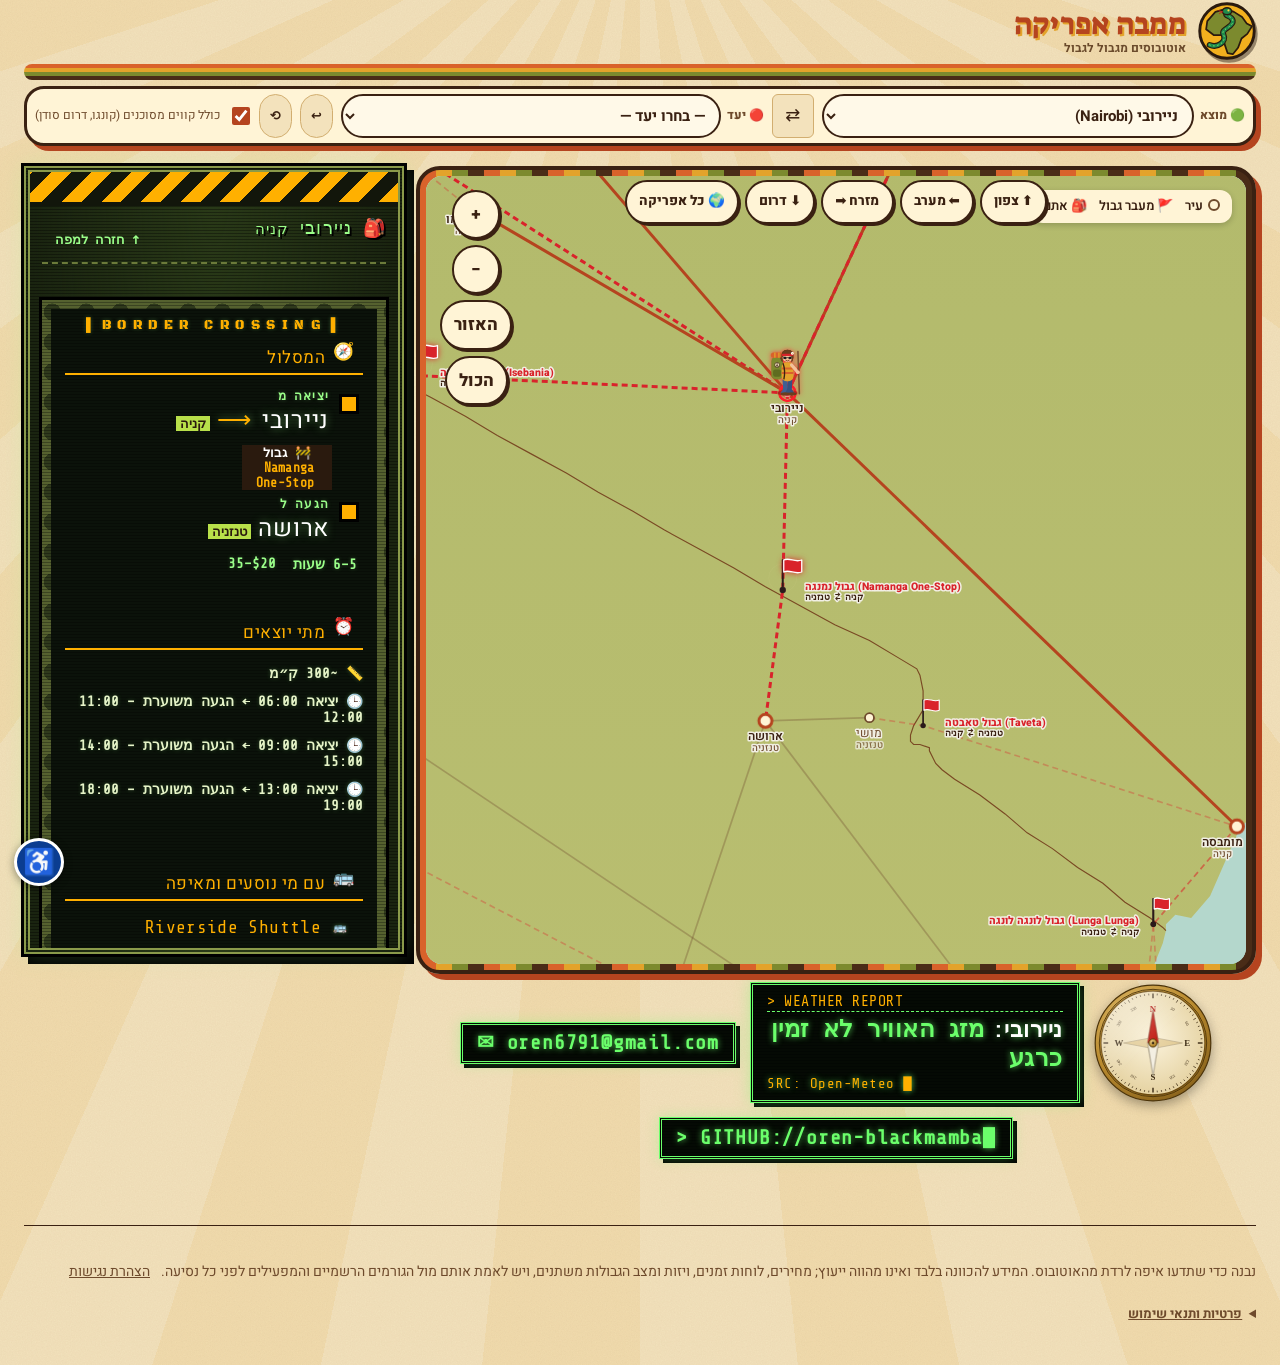
==== commit c164e705: "Update index.html" ====
--- a/index.html
+++ b/index.html
@@ -1020,6 +1020,16 @@
 #app .instr #wx .wxc::before{content:"SRC: "}
 #app .instr #wx .wxc::after{content:" \2588";animation:mdblink 1s steps(1) infinite}
 @media (prefers-reduced-motion:reduce){#app .instr #wx .wxc::after{animation:none}}
+
+/* ===== DOS links + legal ===== */
+#app .instr .mail{background:#050A04!important;color:#6BFF6B!important;border:3px double #6BFF6B!important;border-radius:0!important;box-shadow:0 0 12px rgba(107,255,107,.3),4px 4px 0 #000!important;font-family:"VT323","Share Tech Mono","Courier New",monospace!important;font-size:20px!important;letter-spacing:.04em;text-shadow:0 0 6px rgba(107,255,107,.7);padding:6px 14px!important;direction:ltr;text-decoration:none!important;background-image:repeating-linear-gradient(0deg,rgba(0,0,0,.35) 0 1px,transparent 1px 3px)!important}
+#app .instr .mail:hover,#app .instr .mail:focus-visible{background-color:#6BFF6B!important;color:#050A04!important;text-shadow:none}
+#app .instr .mail.gh::after{content:" \2588";animation:mdblink 1s steps(1) infinite}
+#app .instr{flex-wrap:wrap}
+#app footer .legal{margin:10px 0 0;font-size:13px;line-height:1.6;text-align:start}
+#app footer .legal summary{cursor:pointer;font-weight:700;text-decoration:underline}
+#app footer .legal p{margin:8px 0}
+@media (max-width:560px){#app .instr .mail{font-size:17px!important;padding:5px 10px!important;white-space:nowrap;max-width:100%;box-sizing:border-box}#app .instr .mail.gh::after{content:""}}
 </style>
 
 <div id="app" dir="rtl" lang="he">
@@ -1066,13 +1076,17 @@
 <g opacity=".35" stroke="#3b2a14" stroke-width="1"><path d="M0-50 L8-8 L50 0 L8 8 L0 50 L-8 8 L-50 0 L-8-8Z" fill="#c9a24c"/></g>
 <g class="cneedle"><path d="M0-56 L9 0 L-9 0Z" fill="#c4231b" stroke="#6b100c" stroke-width=".8"/><path d="M0 56 L9 0 L-9 0Z" fill="#f4efe2" stroke="#6b6350" stroke-width=".8"/></g>
 <circle r="7" fill="url(#cbr)" stroke="#4a3208" stroke-width="1.5"/><circle r="2.2" fill="#3b2a14"/>
-<circle r="88" fill="url(#cgl)"/></svg></div><section class="wx" id="wx" aria-live="polite" aria-label="מזג אוויר"><b id="wxt">מזג אוויר</b> <span id="wxb" class="wxb">בחרו עיר על המפה</span> <span id="wxs" class="wxs"></span> <span class="wxc">Open-Meteo</span></section><a class="mail" href="mailto:oren6791@gmail.com" aria-label="שליחת דוא״ל אל oren6791@gmail.com">✉ oren6791@gmail.com</a></div>
+<circle r="88" fill="url(#cgl)"/></svg></div><section class="wx" id="wx" aria-live="polite" aria-label="מזג אוויר"><b id="wxt">מזג אוויר</b> <span id="wxb" class="wxb">בחרו עיר על המפה</span> <span id="wxs" class="wxs"></span> <span class="wxc">Open-Meteo</span></section><a class="mail" href="mailto:oren6791@gmail.com" aria-label="שליחת דוא״ל אל oren6791@gmail.com">✉ oren6791@gmail.com</a><a class="mail gh" href="https://github.com/oren-blackmamba?tab=repositories" target="_blank" rel="noopener noreferrer" aria-label="GitHub של oren-blackmamba, נפתח בלשונית חדשה">&gt; GITHUB://oren-blackmamba</a></div>
       <div class="pop" id="pop" aria-live="polite" hidden></div>
       <div class="side" id="side"></div>
     </div>
   </div></main>
 
-  <footer>נבנה כדי שתדעו איפה לרדת מהאוטובוס. המידע להכוונה בלבד ואינו מהווה ייעוץ; מחירים, לוחות זמנים, ויזות ומצב הגבולות משתנים, ויש לאמת אותם מול הגורמים הרשמיים והמפעילים לפני כל נסיעה. <button type="button" class="a11yopen" id="a11ystmt">הצהרת נגישות</button></footer>
+  <footer>נבנה כדי שתדעו איפה לרדת מהאוטובוס. המידע להכוונה בלבד ואינו מהווה ייעוץ; מחירים, לוחות זמנים, ויזות ומצב הגבולות משתנים, ויש לאמת אותם מול הגורמים הרשמיים והמפעילים לפני כל נסיעה. <button type="button" class="a11yopen" id="a11ystmt">הצהרת נגישות</button><details class="legal"><summary>פרטיות ותנאי שימוש</summary>
+<p><b>פרטיות:</b> האתר אינו אוסף, שומר או שולח מידע אישי, ואין בו עוגיות או כלי מעקב. הגדרות הנגישות נשמרות במכשיר שלכם בלבד. כדי להציג גופנים ותחזית מזג אוויר האתר פונה לשירותים חיצוניים (Google Fonts ו-Open-Meteo). לשירותים אלה נחשפת כתובת ה-IP של המכשיר, ולשירות מזג האוויר נשלחים גם קווי הרוחב והאורך של העיר שנבחרה.</p>
+<p><b>תנאי שימוש:</b> המידע באתר הוא הערכה כללית להכוונה בלבד. הוא אינו ייעוץ מקצועי, רפואי, משפטי או ביטחוני, ואינו תחליף לבדיקה מול הגורמים הרשמיים. מחירים, שעות, תחנות, חברות, ויזות ומצב הגבולות והדרכים משתנים, ועלולים להיות לא מעודכנים או שגויים. בדקו אזהרות נסיעה עדכניות לפני כל נסיעה. השימוש באתר ובמידע על אחריות המשתמש בלבד, ובמידה המותרת בדין, בעל האתר אינו אחראי לנזק שייגרם משימוש בו.</p>
+<p><b>זכויות וקשרים:</b> אין קשר בין האתר לחברות האוטובוסים, למעברי הגבול או לגופים הנזכרים בו. שמות החברות והסימנים המסחריים שייכים לבעליהם ומוזכרים לצורך זיהוי בלבד. מפת האתר מצוירת בעצמה, ותחזית מזג האוויר מוצגת באדיבות Open-Meteo. לתיקון, הסרה או שאלה: oren6791@gmail.com.</p>
+</details></footer>
 </div>
 </div>
 
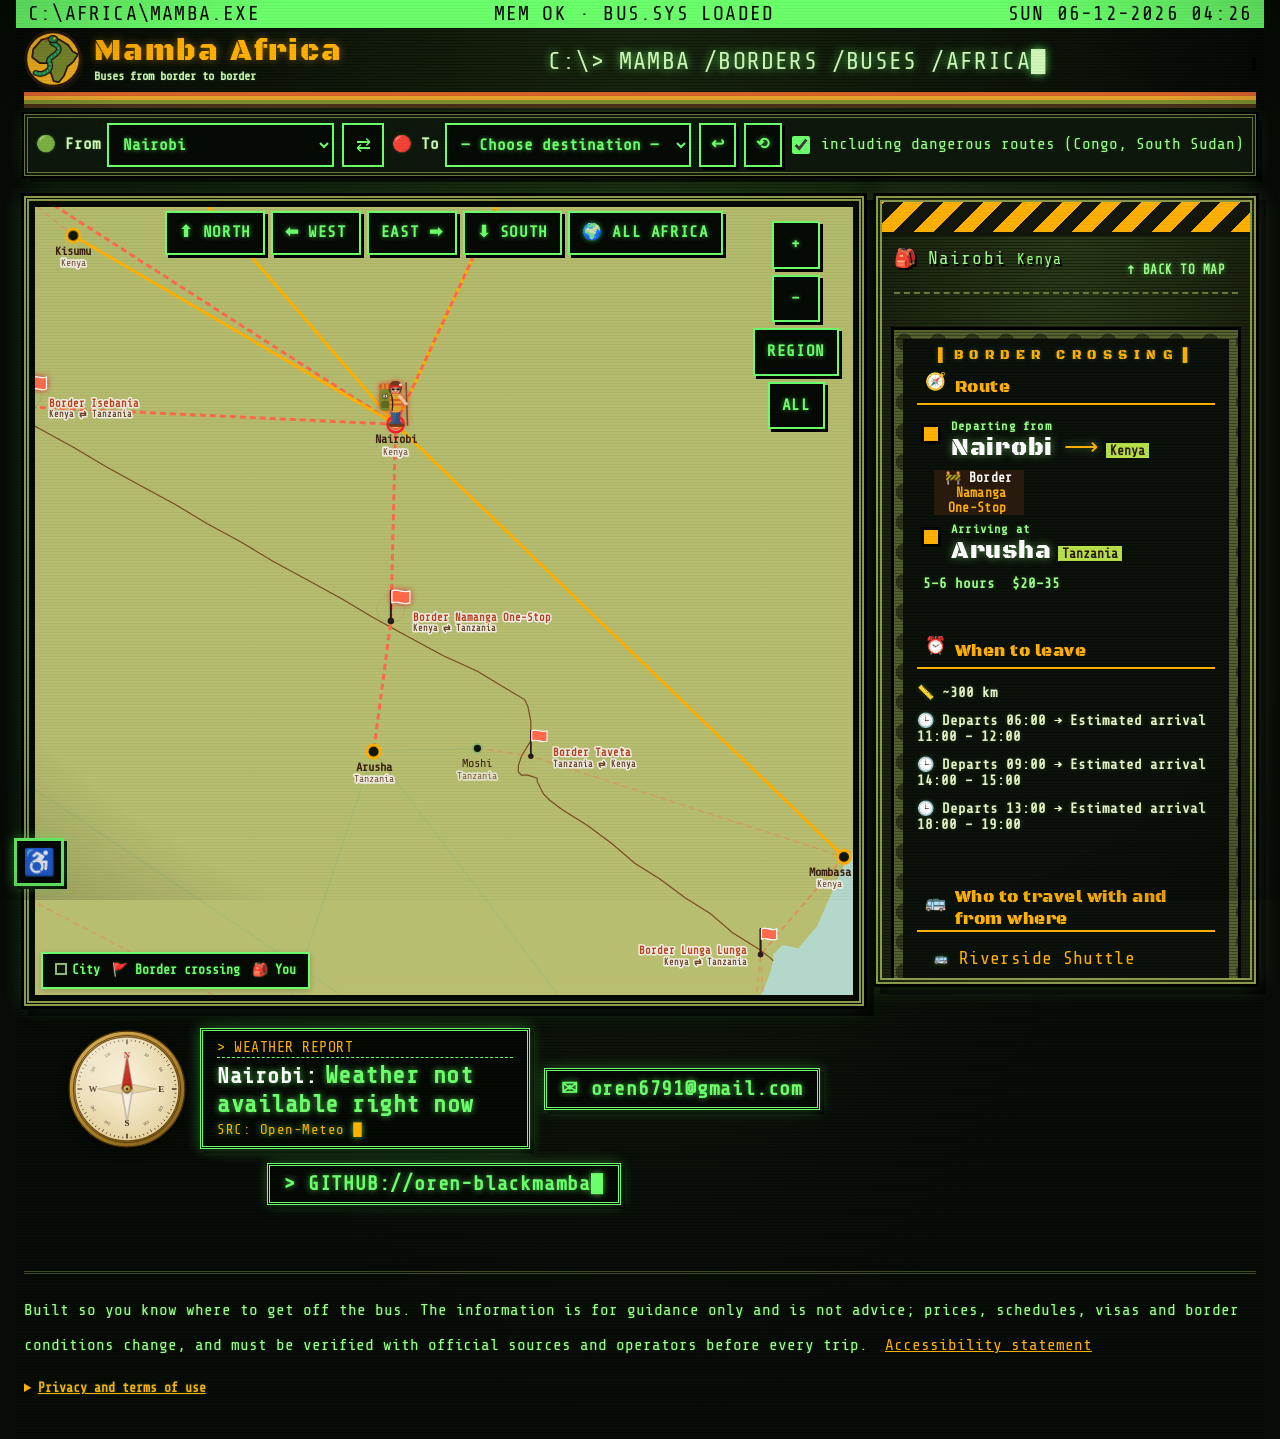
==== commit 9457e43f: "Update index.html" ====
--- a/index.html
+++ b/index.html
@@ -1,6 +1,6 @@
 
 <!doctype html><html><head><meta charset=utf8><meta name=viewport content="width=device-width,initial-scale=1,viewport-fit=cover"><style>:root{color-scheme:light;box-sizing:border-box;padding-top:env(safe-area-inset-top,0px);padding-bottom:env(safe-area-inset-bottom,0px)}html{scroll-padding-top:env(safe-area-inset-top,0px)}body{margin:0;padding:0;font:14px -apple-system,BlinkMacSystemFont,sans-serif;background:#fff;color:#000}img{max-width:100%}[hidden]:not([hidden=until-found i]){display:none!important}</style></head><body>
-<title>ממבה אפריקה</title>
+<title>Mamba Africa</title>
 <meta name="claude:viewport-fit-sides" content="cover">
 <link rel="stylesheet" href="https://fonts.googleapis.com/css2?family=Heebo:wght@400;500;700&family=IBM+Plex+Mono:wght@500;600&family=Secular+One&family=Suez+One&family=VT323&family=Share+Tech+Mono&family=Black+Ops+One&display=swap">
 <style>
@@ -629,14 +629,14 @@
 #app :is(.pop,.side){--surface:#FBEBC4;--bg:#F6E2B0;--surface-2:#F1D79A;--ink:#3A2112;--muted:#6B4B2C;--line:#3A2112;--stamp:#D9531E;--stamp-soft:#F7D2B8;--red:#B5321A;--ok:#3F6B2A;--ok-soft:#DDE8B8;
  color:#3A2112!important;background:linear-gradient(180deg,#FBEBC4,#F6DDA2)!important;border:4px solid #3A2112!important;border-radius:26px!important;box-shadow:7px 7px 0 #D9531E,7px 7px 0 3px #3A2112!important;font-family:Georgia,"Times New Roman",serif!important}
 #app :is(.pop,.side)::before{height:34px!important;margin:-10px -12px 6px!important;border-bottom:4px solid #3A2112!important;border-radius:20px 20px 0 0!important;background:linear-gradient(180deg,#D9531E 0 25%,#E3A32B 25% 50%,#6B7A2A 50% 75%,#2A7F7A 75%)!important}
-#app :is(.pop,.side)::after{content:"ממבה · 1973"!important;background:#3A2112!important;color:#FBEBC4!important;font:400 14px/1.6 "Suez One",Georgia,serif!important;letter-spacing:.04em!important;transform:rotate(-2deg)!important;box-shadow:3px 3px 0 #E3A32B!important;border-radius:999px!important;padding:1px 14px!important}
+#app :is(.pop,.side)::after{content:"MAMBA"!important;background:#3A2112!important;color:#FBEBC4!important;font:400 14px/1.6 "Suez One",Georgia,serif!important;letter-spacing:.04em!important;transform:rotate(-2deg)!important;box-shadow:3px 3px 0 #E3A32B!important;border-radius:999px!important;padding:1px 14px!important}
 #app :is(.pop,.side) h3{color:#3A2112!important;text-shadow:2px 2px 0 #E3A32B!important;font-family:"Suez One",Georgia,serif!important;font-weight:400!important}
 #app :is(.pop,.side) .btn{border:3px solid #3A2112!important;background:#FBEBC4!important;color:#3A2112!important;box-shadow:3px 3px 0 #3A2112!important;font-family:Georgia,serif!important}
 #app :is(.pop,.side) .btn.primary{background:#D9531E!important;color:#FBEBC4!important}
 #app :is(.pop,.side) .rl.g::after,#app :is(.pop,.side) .rl.r::after{content:""!important;display:none!important}
 #app :is(.pop,.side) .tk{background:#FFF6DC!important;border:3px solid #3A2112!important;border-radius:22px!important;box-shadow:5px 5px 0 #E3A32B!important;overflow:visible!important;margin-bottom:46px!important;position:relative}
 #app :is(.pop,.side) .tk:last-child{margin-bottom:6px!important}
-#app :is(.pop,.side) .tk:not(:last-child)::after{content:"▼  מקום חדש  ▼";position:absolute;left:0;right:0;bottom:-36px;text-align:center;color:#3A2112;font:400 13px/1 "Suez One",Georgia,serif;letter-spacing:.08em;background:repeating-linear-gradient(90deg,#3A2112 0 6px,transparent 6px 12px) 0 50%/100% 3px no-repeat}
+#app :is(.pop,.side) .tk:not(:last-child)::after{content:"▼";position:absolute;left:0;right:0;bottom:-36px;text-align:center;color:#3A2112;font:400 13px/1 "Suez One",Georgia,serif;letter-spacing:.08em;background:repeating-linear-gradient(90deg,#3A2112 0 6px,transparent 6px 12px) 0 50%/100% 3px no-repeat}
 #app :is(.pop,.side) .tk:not(:last-child)::after{padding:0}
 #app :is(.pop,.side) .tk .tks{border-top:3px dashed #3A2112!important}
 #app :is(.pop,.side) .tk .tks:first-child{border-radius:19px 19px 0 0}
@@ -754,7 +754,7 @@
 #app .pop::after{inset-inline-end:auto!important;inset-inline-start:auto!important;left:160px!important;right:auto!important;top:34px!important}
 
 /* ===== OLD BUS TICKET — extra ===== */
-#app :is(.pop,.side) .tk .tks:first-child::before{content:"כרטיס נסיעה  ✦  ADMIT ONE"!important;display:block!important;position:static!important;margin:-12px -16px 10px -4px!important;padding:5px 12px!important;background:var(--ac)!important;color:#FBF2D8!important;font:700 12px/1.4 "Courier New",monospace!important;letter-spacing:.16em!important;text-align:center!important;opacity:1!important;transform:none!important;border-bottom:2px solid #2B2118}
+#app :is(.pop,.side) .tk .tks:first-child::before{content:"ADMIT ONE"!important;display:block!important;position:static!important;margin:-12px -16px 10px -4px!important;padding:5px 12px!important;background:var(--ac)!important;color:#FBF2D8!important;font:700 12px/1.4 "Courier New",monospace!important;letter-spacing:.16em!important;text-align:center!important;opacity:1!important;transform:none!important;border-bottom:2px solid #2B2118}
 #app :is(.pop,.side) .tk .tks:nth-child(3)::after{content:"";display:block;height:30px;margin:12px auto 2px;width:70%;background:repeating-linear-gradient(90deg,#2B2118 0 2px,transparent 2px 4px,#2B2118 4px 5px,transparent 5px 9px,#2B2118 9px 12px,transparent 12px 14px,#2B2118 14px 15px,transparent 15px 19px);opacity:.85}
 #app :is(.pop,.side) .tk .tks:first-child{background:linear-gradient(90deg,rgba(150,100,30,.08),transparent 40%)!important}
 #app :is(.pop,.side) .tk .tks:nth-child(2){background:repeating-linear-gradient(135deg,rgba(179,38,30,.05) 0 8px,transparent 8px 16px)!important}
@@ -1030,43 +1030,154 @@
 #app footer .legal summary{cursor:pointer;font-weight:700;text-decoration:underline}
 #app footer .legal p{margin:8px 0}
 @media (max-width:560px){#app .instr .mail{font-size:17px!important;padding:5px 10px!important;white-space:nowrap;max-width:100%;box-sizing:border-box}#app .instr .mail.gh::after{content:""}}
+
+/* ===== WHOLE SITE: MILITARY DOS 80s ===== */
+:root,:root:not([data-theme="light"]),:root[data-theme="dark"]{
+ --bg:#070C06!important;--surface:#0E170B!important;--surface-2:#16240F!important;--ink:#CFF5B8!important;--muted:#8FB77A!important;--line:#3B4A26!important;
+ --stamp:#FFB000!important;--stamp-soft:#2A2208!important;--on-stamp:#000!important;--sun:#FFB000!important;--sun2:#FFD25E!important;--tea:#6BFF6B!important;
+ --ocean:#0A1B14!important;--border:#8A9A4A!important;--grid:#12301F!important;
+ --g1:#3A4A24!important;--g2:#4B5320!important;--g3:#5A5A2A!important;--g4:#44561F!important;--g5:#2F4A2A!important;--g6:#3B5B34!important;--g7:#52592F!important;--g8:#605A30!important;--g9:#3E5030!important;
+ --red:#FF6A4A!important;--warn:#FFB000!important;--warn-soft:#2A2208!important;--ok:#6BFF6B!important;--ok-soft:#10240F!important;--danger:#FF6A4A!important;--danger-soft:#2A100C!important;
+ --f-display:"Black Ops One","Heebo",Impact,sans-serif!important;--f-body:"Share Tech Mono","Heebo","Courier New",monospace!important;--f-mono:"Share Tech Mono","Courier New",monospace!important;color-scheme:dark}
+html,body{background:#070C06!important}
+#app{--mono:"Share Tech Mono","Heebo","Courier New",monospace;background:repeating-linear-gradient(0deg,rgba(0,0,0,.32) 0 1px,transparent 1px 3px),radial-gradient(ellipse at 50% 0,#18260F,#070C06 70%)!important;color:#CFF5B8!important;font-family:var(--mono)!important;text-shadow:0 0 3px rgba(107,255,107,.25)}
+#app *{border-radius:0!important}
+#app .wrap{background:none!important}
+/* header */
+#app header.top{background:transparent!important;border:0!important}
+#app header.top *{color:#CFF5B8}
+#app .brand{color:#FFB000!important}
+#app .brand h1,#app .brand .name,#app .brand b{font-family:"Black Ops One","Heebo",Impact,sans-serif!important;color:#FFB000!important;text-shadow:0 0 8px rgba(255,176,0,.45)!important;letter-spacing:.06em}
+#app header.top::after{content:"";display:block;height:10px;margin-top:10px;background:repeating-linear-gradient(-45deg,#FFB000 0 12px,#12160B 12px 24px);border:2px solid #000}
+/* controls card */
+#app .controls{background:#0E170B!important;border:4px double #6B7A3A!important;box-shadow:0 0 0 2px #000,0 0 16px rgba(107,255,107,.15),6px 6px 0 #000!important;color:#CFF5B8!important}
+#app .controls *{color:#CFF5B8}
+#app .controls label,#app .controls .lab{color:#9BFF8A!important}
+#app select,#app input[type=text]{background:#050A04!important;color:#6BFF6B!important;border:2px solid #6BFF6B!important;font-family:var(--mono)!important;text-shadow:0 0 5px rgba(107,255,107,.6)}
+#app select option{background:#050A04;color:#6BFF6B}
+#app .btn,#app .seg button,#app .mapctl button,#app .regnav button{background:#050A04!important;color:#6BFF6B!important;border:2px solid #6BFF6B!important;box-shadow:3px 3px 0 #000!important;font-family:var(--mono)!important;font-weight:700!important;text-transform:uppercase;letter-spacing:.04em;text-shadow:0 0 5px rgba(107,255,107,.6)}
+#app .btn:hover,#app .seg button:hover,#app .mapctl button:hover,#app .regnav button:hover,#app .btn:focus-visible{background:#6BFF6B!important;color:#050A04!important;text-shadow:none}
+#app .seg button[aria-selected="true"]{background:#FFB000!important;color:#000!important;border-color:#FFB000!important;text-shadow:none}
+#app .btn.primary{background:#FFB000!important;color:#000!important;border-color:#FFB000!important;text-shadow:none}
+#app .routebar{border-top:2px dashed #3B4A26!important}
+#app #rbmsg{color:#FFB000!important}
+#app input[type=checkbox]{accent-color:#6BFF6B}
+/* map frame */
+#app .mapbox{background:#050A04!important;border:5px double #8A9A4A!important;box-shadow:0 0 0 3px #000,0 0 22px rgba(107,255,107,.2),7px 7px 0 3px #000!important;overflow:hidden}
+#app .mapbox svg{filter:saturate(.75) contrast(1.05)}
+#app .mapbox::after{content:"";position:absolute;inset:0;pointer-events:none;background:repeating-linear-gradient(0deg,rgba(0,0,0,.18) 0 1px,transparent 1px 3px);z-index:5}
+#app .legend,#app .readout{background:#050A04!important;color:#6BFF6B!important;border:2px solid #6BFF6B!important;font-family:var(--mono)!important}
+#app .legend *{color:#6BFF6B!important}
+#app .mapcap,#app .mapnote,#app .caption{background:#0E170B!important;color:#CFF5B8!important;border:2px dashed #3B4A26!important}
+/* footer, links */
+#app footer{color:#9BFF8A!important;border-top:3px double #3B4A26!important;font-family:var(--mono)!important}
+#app footer *{color:#9BFF8A!important}
+#app footer .a11yopen,#app footer summary{color:#FFB000!important}
+#app a{color:#6BFF6B}
+/* a11y fab + panel */
+#a11yfab{background:#050A04!important;color:#6BFF6B!important;border:3px solid #6BFF6B!important;border-radius:0!important;box-shadow:0 0 12px rgba(107,255,107,.4),3px 3px 0 #000!important}
+#a11ypanel{background:#0E170B!important;color:#CFF5B8!important;border:4px double #6B7A3A!important;border-radius:0!important;font-family:"Share Tech Mono","Heebo",monospace!important}
+#a11ypanel *{border-radius:0!important}
+#a11ypanel button{background:#050A04!important;color:#6BFF6B!important;border:2px solid #6BFF6B!important;font-family:inherit!important}
+#a11ypanel button[aria-pressed="true"]{background:#FFB000!important;color:#000!important}
+#a11ypanel h2{color:#FFB000!important}
+.skip{background:#FFB000!important;color:#000!important}
+#app svg,#app svg *{text-shadow:none!important}
+#app .instr{margin-top:26px!important}
+:root,:root:not([data-theme="light"]),:root[data-theme="dark"]{--land:#050A04!important}
+#app .blbl{fill:#FFB000!important}
+#app .lbl .c2{fill:#8FB77A!important}
+#app #ctl button:not(.btn){background:#050A04!important;color:#6BFF6B!important;border:2px solid #6BFF6B!important}
+:root,:root:not([data-theme="light"]),:root[data-theme="dark"]{--ocean:#2C6A70!important;--grid:#3F8187!important;--border:#2A3315!important;
+ --g1:#9DB063!important;--g2:#B3B56A!important;--g3:#C4BA7A!important;--g4:#A6BE62!important;--g5:#86A862!important;--g6:#93B56E!important;--g7:#B9BF78!important;--g8:#CDB878!important;--g9:#9CB77A!important}
+#app .mapbox svg{filter:none!important}
+#app .mapbox::after{background:repeating-linear-gradient(0deg,rgba(0,0,0,.07) 0 1px,transparent 1px 3px)!important}
+#app .mapbox svg .lbl{fill:#0B120A!important;stroke:#F2F7DC!important}
+#app .mapbox svg .lbl .c2{fill:#3A4A24!important}
+#app .mapbox svg .blbl{fill:#8B1020!important;stroke:#F2F7DC!important}
+#app .mapbox svg .cnb{fill:#2A3315!important;stroke:#F2F7DC!important}
+#app .mapbox svg .lbl .c1{fill:#0B120A!important;stroke:none!important}
+#app .mapbox svg .lbl{stroke-width:calc(var(--k,1)*3.4px)!important}
+#app .mapbox svg .lbl .c2{fill:#2A3315!important}
+#app .mapbox svg .blbl .bl1{fill:#8B1020!important}
+#app .mapbox svg .blbl .bl2{fill:#3A1010!important}
+
+/* ===== REAL DOS TERMINAL + bright map ===== */
+:root,:root:not([data-theme="light"]),:root[data-theme="dark"]{--ocean:#B9D6DD!important;--grid:#9EC2CA!important;--border:#3F4D22!important;
+ --g1:#E2E8BC!important;--g2:#EEE9BE!important;--g3:#F2E6B6!important;--g4:#D9E7B0!important;--g5:#CBE2AE!important;--g6:#D3E6B6!important;--g7:#E7EABB!important;--g8:#F0E2B4!important;--g9:#D8E6B8!important}
+#app .mapbox::after{display:none!important}
+#app .mapbox svg .lbl{stroke:#FFFFFF!important}
+#app .mapbox svg .lbl .c2{fill:#3A4A24!important}
+#app .dosbar{display:flex;justify-content:space-between;gap:10px;background:#6BFF6B;color:#050A04;font:20px/1.2 "VT323","Share Tech Mono",monospace;padding:2px 12px;letter-spacing:.06em;text-shadow:none;position:relative;z-index:2}
+#app .dosbar span{color:#050A04!important}
+#app .dosprompt{font:24px/1 "VT323","Share Tech Mono",monospace;color:#6BFF6B;text-shadow:0 0 8px rgba(107,255,107,.8);padding:6px 4px 0;letter-spacing:.05em}
+#app .dosprompt .cur,#app .brand .cur{animation:mdblink 1s steps(1) infinite}
+@media (prefers-reduced-motion:reduce){#app .dosprompt .cur{animation:none}}
+@media (max-width:560px){#app .dosbar span:nth-child(2){display:none}#app .dosprompt{font-size:19px}}
+#app::after{content:"";position:fixed;inset:0;pointer-events:none;z-index:9998;background:radial-gradient(ellipse at center,transparent 60%,rgba(0,0,0,.45) 100%),repeating-linear-gradient(0deg,rgba(0,0,0,.14) 0 1px,transparent 1px 3px)}
+#app{font-size:17px}
+#app .controls label,#app .controls .lab,#app footer{font-size:16px}
+#app select{font-family:"VT323","Share Tech Mono","Heebo",monospace!important;font-size:19px!important}
+#app .btn,#app .seg button{font-size:16px}
+#app::after{background:radial-gradient(ellipse at center,transparent 70%,rgba(0,0,0,.3) 100%),repeating-linear-gradient(0deg,rgba(0,0,0,.08) 0 1px,transparent 1px 3px)!important}
+#app select{font-size:16px!important;text-overflow:ellipsis}
+#app .dosbar span{white-space:nowrap}
+@media (max-width:560px){#app .dosbar{font-size:16px;padding:2px 8px}#app .dosprompt{font-size:15px;white-space:nowrap;overflow:hidden}}
+:root,:root:not([data-theme="light"]),:root[data-theme="dark"]{--ocean:#B4D7CC!important;--grid:#9CC5B8!important;--border:#7A4A24!important;--land:#F1EFE4!important;
+ --g1:#EBD9A2!important;--g2:#EEC878!important;--g3:#E9B76A!important;--g4:#DCC87E!important;--g5:#B1B96B!important;--g6:#BCC072!important;--g7:#D0C07A!important;--g8:#E4BA74!important;--g9:#C6BC70!important}
+#app .mapbox svg .lbl{stroke:#F1EFE4!important}
+#app .mapbox svg .lbl .c1{fill:#3A2112!important}
+#app .mapbox svg .lbl .c2{fill:#6E4A2C!important}
+#app .mapbox svg .blbl{stroke:#F1EFE4!important}
+#app .mapbox svg .blbl .bl1{fill:#B5441F!important}
+#app .mapbox svg .blbl .bl2{fill:#6E4A2C!important}
+#app .mapbox svg .cnb{fill:#6E4A2C!important;stroke:#F1EFE4!important}
+
+#app .mapbox .legend{top:auto!important;bottom:12px!important;left:12px!important;right:auto!important;inset-inline:auto!important;inset-inline-start:12px!important}
+#app .mapbox .readout{display:none!important}
+#app .dosbar{overflow:hidden;max-width:100%;box-sizing:border-box}
+@media (max-width:1000px){#app .dosbar span:nth-child(2){display:none}}
+#app::after{background:radial-gradient(ellipse at center,transparent 80%,rgba(0,0,0,.18) 100%),repeating-linear-gradient(0deg,rgba(0,0,0,.035) 0 1px,transparent 1px 3px)!important}
+@media (max-width:1099px){#app .mapbox .legend{top:60px!important;bottom:auto!important;left:auto!important;right:10px!important;inset-inline-start:auto!important;inset-inline-end:10px!important}}
 </style>
 
-<div id="app" dir="rtl" lang="he">
-<a class="skip" href="#board">דלגו לתוכן הראשי</a>
+<div id="app" dir="ltr" lang="en">
+<a class="skip" href="#board">Skip to main content</a>
+<div class="dosbar" aria-hidden="true"><span dir="ltr">C:\AFRICA\MAMBA.EXE</span><span dir="ltr">MEM OK · BUS.SYS LOADED</span><span dir="ltr" id="dosclk">--:--</span></div>
 <div class="wrap">
   <header class="top">
-    <a class="brand" href="#board" aria-label="ממבה אפריקה, לדף הראשי"><svg class="mamba" viewBox="0 0 100 100" width="58" height="58" role="img" aria-hidden="true"><circle cx="50" cy="50" r="47" fill="#F2B01E" stroke="#2A1A0E" stroke-width="5"/><path d="M30 17 48 12 62 17 76 26 84 37 93 42 85 55 75 63 69 79 60 90 51 88 45 70 41 57 27 57 14 47 16 33 24 24Z" fill="#7C8A2E" stroke="#2A1A0E" stroke-width="3" stroke-linejoin="round"/><path d="M20 74C34 80 50 68 44 56 38 46 62 44 60 32 58 22 44 26 50 18" fill="none" stroke="#2A1A0E" stroke-width="10" stroke-linecap="round"/><path d="M20 74C34 80 50 68 44 56 38 46 62 44 60 32 58 22 44 26 50 18" fill="none" stroke="#1E8A4C" stroke-width="6" stroke-linecap="round"/><path d="M20 74C34 80 50 68 44 56 38 46 62 44 60 32 58 22 44 26 50 18" fill="none" stroke="#9FE870" stroke-width="1.6" stroke-dasharray="1 6" stroke-linecap="round"/><ellipse cx="50" cy="16" rx="8" ry="6" fill="#1E8A4C" stroke="#2A1A0E" stroke-width="2.5"/><circle cx="52.5" cy="14.5" r="1.8" fill="#FFD23F"/><path d="M42 17 36 15M42 17 37 20" stroke="#C8281E" stroke-width="1.6" stroke-linecap="round"/></svg><span class="bt"><b>ממבה אפריקה</b><small>אוטובוסים מגבול לגבול</small></span></a>
+    <a class="brand" href="#board" aria-label="Mamba Africa, to the main page"><svg class="mamba" viewBox="0 0 100 100" width="58" height="58" role="img" aria-hidden="true"><circle cx="50" cy="50" r="47" fill="#F2B01E" stroke="#2A1A0E" stroke-width="5"/><path d="M30 17 48 12 62 17 76 26 84 37 93 42 85 55 75 63 69 79 60 90 51 88 45 70 41 57 27 57 14 47 16 33 24 24Z" fill="#7C8A2E" stroke="#2A1A0E" stroke-width="3" stroke-linejoin="round"/><path d="M20 74C34 80 50 68 44 56 38 46 62 44 60 32 58 22 44 26 50 18" fill="none" stroke="#2A1A0E" stroke-width="10" stroke-linecap="round"/><path d="M20 74C34 80 50 68 44 56 38 46 62 44 60 32 58 22 44 26 50 18" fill="none" stroke="#1E8A4C" stroke-width="6" stroke-linecap="round"/><path d="M20 74C34 80 50 68 44 56 38 46 62 44 60 32 58 22 44 26 50 18" fill="none" stroke="#9FE870" stroke-width="1.6" stroke-dasharray="1 6" stroke-linecap="round"/><ellipse cx="50" cy="16" rx="8" ry="6" fill="#1E8A4C" stroke="#2A1A0E" stroke-width="2.5"/><circle cx="52.5" cy="14.5" r="1.8" fill="#FFD23F"/><path d="M42 17 36 15M42 17 37 20" stroke="#C8281E" stroke-width="1.6" stroke-linecap="round"/></svg><span class="bt"><b>Mamba Africa</b><small>Buses from border to border</small></span></a>
     
+    <div class="dosprompt" aria-hidden="true" dir="ltr">C:\&gt; MAMBA /BORDERS /BUSES /AFRICA<span class="cur">&#9608;</span></div>
   </header>
   <div class="kente" aria-hidden="true"></div>
 
   <div class="hero"><div class="heroin"><div>
-      <div class="kick">🧭 מדריך לתרמילאים באפריקה</div>
-      <h1>מגבול לגבול, <em>באוטובוס</em></h1>
-      <p class="lead">גוררים את התרמילאי על המפה לעיר או לגבול, ומתחת למפה מופיע כל המידע: איזה אוטובוס לקחת, מאיפה יוצאים, לאן מגיעים, כמה זה עולה וכמה זמן נוסעים, ואילו גבולות ומדינות מחכים אחר כך.</p>
+      <div class="kick">🧭 Backpacker guide to Africa</div>
+      <h1>From border to border, <em>by bus</em></h1>
+      <p class="lead">Drag the backpacker on the map to a city or border, and below the map you will see all the information: which bus to take, where it departs from, where it arrives, how much it costs and how long the trip takes, and which borders and countries come next.</p>
       <div class="chips" id="netstat" style="margin-top:14px"></div>
     </div><div class="heropack" id="heropack" aria-hidden="true"></div><div class="roadbus" aria-hidden="true">🚌</div></div></div>
 
   <main id="main"><div class="board" id="board" tabindex="-1">
     <div class="controls">
-      <div class="seg" role="tablist" aria-label="מצב">
-        <button role="tab" id="m-trip" aria-selected="true" data-m="trip">בונים מסע צעד אחר צעד</button>
-        <button role="tab" id="m-p2p" aria-selected="false" data-m="p2p">מנקודה לנקודה</button>
+      <div class="seg" role="tablist" aria-label="Status">
+        <button role="tab" id="m-trip" aria-selected="true" data-m="trip">Build a trip step by step</button>
+        <button role="tab" id="m-p2p" aria-selected="false" data-m="p2p">From point to point</button>
       </div>
-      <div class="seg" role="tablist" aria-label="אזור">
-        <button role="tab" id="r-east" aria-selected="true" data-r="east">מזרח ודרום אפריקה</button>
-        <button role="tab" id="r-west" aria-selected="false" data-r="west">מערב אפריקה</button>
+      <div class="seg" role="tablist" aria-label="Region">
+        <button role="tab" id="r-east" aria-selected="true" data-r="east">East and Southern Africa</button>
+        <button role="tab" id="r-west" aria-selected="false" data-r="west">West Africa</button>
       </div>
       <div id="ctl"></div>
       <div class="routebar" id="routebar" hidden></div>
       <div class="tools">
-        <label class="chk"><input type="checkbox" id="dng" checked> כולל קווים מסוכנים (קונגו, דרום סודן)</label>
+        <label class="chk"><input type="checkbox" id="dng" checked> including dangerous routes (Congo, South Sudan)</label>
       </div>
     </div>
     <div class="stage">
       <div class="mapbox"><div id="mapslot"></div></div>
-<div class="instr"><div class="compass" role="img" aria-label="מצפן: צפון למעלה"><svg viewBox="-100 -100 200 200" width="170" height="170">
+<div class="instr"><div class="compass" role="img" aria-label="Compass: north is up"><svg viewBox="-100 -100 200 200" width="170" height="170">
 <defs><radialGradient id="cbr" cx="40%" cy="35%" r="80%"><stop offset="0" stop-color="#f3d58a"/><stop offset=".6" stop-color="#b98a2e"/><stop offset="1" stop-color="#6d4c12"/></radialGradient>
 <radialGradient id="cfc" cx="50%" cy="45%" r="60%"><stop offset="0" stop-color="#fbf3dc"/><stop offset="1" stop-color="#e3cf9c"/></radialGradient>
 <linearGradient id="cgl" x1="0" y1="0" x2="1" y2="1"><stop offset="0" stop-color="#fff" stop-opacity=".55"/><stop offset=".5" stop-color="#fff" stop-opacity="0"/></linearGradient></defs>
@@ -1076,16 +1187,16 @@
 <g opacity=".35" stroke="#3b2a14" stroke-width="1"><path d="M0-50 L8-8 L50 0 L8 8 L0 50 L-8 8 L-50 0 L-8-8Z" fill="#c9a24c"/></g>
 <g class="cneedle"><path d="M0-56 L9 0 L-9 0Z" fill="#c4231b" stroke="#6b100c" stroke-width=".8"/><path d="M0 56 L9 0 L-9 0Z" fill="#f4efe2" stroke="#6b6350" stroke-width=".8"/></g>
 <circle r="7" fill="url(#cbr)" stroke="#4a3208" stroke-width="1.5"/><circle r="2.2" fill="#3b2a14"/>
-<circle r="88" fill="url(#cgl)"/></svg></div><section class="wx" id="wx" aria-live="polite" aria-label="מזג אוויר"><b id="wxt">מזג אוויר</b> <span id="wxb" class="wxb">בחרו עיר על המפה</span> <span id="wxs" class="wxs"></span> <span class="wxc">Open-Meteo</span></section><a class="mail" href="mailto:oren6791@gmail.com" aria-label="שליחת דוא״ל אל oren6791@gmail.com">✉ oren6791@gmail.com</a><a class="mail gh" href="https://github.com/oren-blackmamba?tab=repositories" target="_blank" rel="noopener noreferrer" aria-label="GitHub של oren-blackmamba, נפתח בלשונית חדשה">&gt; GITHUB://oren-blackmamba</a></div>
+<circle r="88" fill="url(#cgl)"/></svg></div><section class="wx" id="wx" aria-live="polite" aria-label="Weather"><b id="wxt">Weather</b> <span id="wxb" class="wxb">Choose a city on the map</span> <span id="wxs" class="wxs"></span> <span class="wxc">Open-Meteo</span></section><a class="mail" href="mailto:oren6791@gmail.com" aria-label="Send an email to oren6791@gmail.com">✉ oren6791@gmail.com</a><a class="mail gh" href="https://github.com/oren-blackmamba?tab=repositories" target="_blank" rel="noopener noreferrer" aria-label="GitHub of oren-blackmamba, opens in a new tab">&gt; GITHUB://oren-blackmamba</a></div>
       <div class="pop" id="pop" aria-live="polite" hidden></div>
       <div class="side" id="side"></div>
     </div>
   </div></main>
 
-  <footer>נבנה כדי שתדעו איפה לרדת מהאוטובוס. המידע להכוונה בלבד ואינו מהווה ייעוץ; מחירים, לוחות זמנים, ויזות ומצב הגבולות משתנים, ויש לאמת אותם מול הגורמים הרשמיים והמפעילים לפני כל נסיעה. <button type="button" class="a11yopen" id="a11ystmt">הצהרת נגישות</button><details class="legal"><summary>פרטיות ותנאי שימוש</summary>
-<p><b>פרטיות:</b> האתר אינו אוסף, שומר או שולח מידע אישי, ואין בו עוגיות או כלי מעקב. הגדרות הנגישות נשמרות במכשיר שלכם בלבד. כדי להציג גופנים ותחזית מזג אוויר האתר פונה לשירותים חיצוניים (Google Fonts ו-Open-Meteo). לשירותים אלה נחשפת כתובת ה-IP של המכשיר, ולשירות מזג האוויר נשלחים גם קווי הרוחב והאורך של העיר שנבחרה.</p>
-<p><b>תנאי שימוש:</b> המידע באתר הוא הערכה כללית להכוונה בלבד. הוא אינו ייעוץ מקצועי, רפואי, משפטי או ביטחוני, ואינו תחליף לבדיקה מול הגורמים הרשמיים. מחירים, שעות, תחנות, חברות, ויזות ומצב הגבולות והדרכים משתנים, ועלולים להיות לא מעודכנים או שגויים. בדקו אזהרות נסיעה עדכניות לפני כל נסיעה. השימוש באתר ובמידע על אחריות המשתמש בלבד, ובמידה המותרת בדין, בעל האתר אינו אחראי לנזק שייגרם משימוש בו.</p>
-<p><b>זכויות וקשרים:</b> אין קשר בין האתר לחברות האוטובוסים, למעברי הגבול או לגופים הנזכרים בו. שמות החברות והסימנים המסחריים שייכים לבעליהם ומוזכרים לצורך זיהוי בלבד. מפת האתר מצוירת בעצמה, ותחזית מזג האוויר מוצגת באדיבות Open-Meteo. לתיקון, הסרה או שאלה: oren6791@gmail.com.</p>
+  <footer>Built so you know where to get off the bus. The information is for guidance only and is not advice; prices, schedules, visas and border conditions change, and must be verified with official sources and operators before every trip. <button type="button" class="a11yopen" id="a11ystmt">Accessibility statement</button><details class="legal"><summary>Privacy and terms of use</summary>
+<p><b>Privacy:</b> The site does not collect, store or send personal information, and has no cookies or tracking tools. Accessibility settings are saved on your device only. To display fonts and the weather forecast, the site contacts external services (Google Fonts and Open-Meteo). These services receive the IP address of the device, and the weather service also receives the latitude and longitude of the selected city.</p>
+<p><b>Terms of use:</b> The information on the site is a general estimate for guidance only. It is not professional, medical, legal or security advice, and is not a substitute for checking with official sources. Prices, hours, stations, companies, visas and the condition of borders and roads change, and may be out of date or wrong. Check current travel warnings before every trip. Use of the site and the information is at the sole responsibility of the user, and to the extent permitted by law, the site owner is not liable for any damage caused by using it.</p>
+<p><b>Rights and affiliations:</b> The site is not affiliated with the bus companies, border crossings or other bodies mentioned in it. Company names and trademarks belong to their owners and are mentioned for identification only. The site map is hand drawn, and the weather forecast is provided courtesy of Open-Meteo. For corrections, removal or questions: oren6791@gmail.com.</p>
 </details></footer>
 </div>
 </div>
@@ -1095,532 +1206,532 @@
 var NODES={};
 function N(id,he,en,c,r,lo,la,o){var n={he:he,en:en,c:c,r:r,lo:lo,la:la};if(o)for(var k in o)n[k]=o[k];NODES[id]=n}
 /* east + south */
-N('juba','ג׳ובה','Juba','דרום סודן','east',31.58,4.85,{d:1});
-N('kampala','קמפאלה','Kampala','אוגנדה','east',32.58,0.35,{m:1});
-N('nairobi','ניירובי','Nairobi','קניה','east',36.82,-1.29,{m:1});
-N('goma','גומה','Goma','קונגו (DRC)','east',29.22,-1.68,{d:1});
-N('kigali','קיגאלי','Kigali','רואנדה','east',30.06,-1.95,{m:1});
-N('bujumbura','בוג׳ומבורה','Bujumbura','בורונדי','east',29.36,-3.38,{m:1});
-N('arusha','ארושה','Arusha','טנזניה','east',36.68,-3.37,{m:1});
-N('mombasa','מומבסה','Mombasa','קניה','east',39.67,-4.04,{m:1});
-N('dar','דאר א־סאלם','Dar es Salaam','טנזניה','east',39.28,-6.8,{m:1});
-N('mbeya','מבייה','Mbeya','טנזניה','east',33.45,-8.9);
-N('lilongwe','לילונגווה','Lilongwe','מלאווי','east',33.79,-13.96,{m:1});
-N('lusaka','לוסאקה','Lusaka','זמביה','east',28.29,-15.39,{m:1});
-N('livingstone','ליווינגסטון','Livingstone','זמביה','east',26.15,-17.5);
-N('victoriafalls','ויקטוריה פולס','Victoria Falls','זימבבואה','east',25.55,-18.15);
-N('addis','אדיס אבבה','Addis Ababa','אתיופיה','east',38.75,9.03,{m:1});
-N('moyale','מויאלה','Moyale','קניה','east',39.05,3.52);
-N('kisumu','קיסומו','Kisumu','קניה','east',34.77,-0.09);
-N('mwanza','מוואנזה','Mwanza','טנזניה','east',32.9,-2.52,{m:1});
-N('bukoba','בוקובה','Bukoba','טנזניה','east',31.81,-1.33);
-N('moshi','מושי','Moshi','טנזניה','east',37.34,-3.35);
-N('tanga','טנגה','Tanga','טנזניה','east',39.1,-5.07);
-N('musanze','מוסנזה','Musanze','רואנדה','east',29.85,-1.6);
-N('kisoro','קיסורו','Kisoro','אוגנדה','east',29.5,-1.12);
-N('kabale','קבאלה','Kabale','אוגנדה','east',30.25,-1.2);
-N('huye','הויה (בוטארה)','Huye','רואנדה','east',29.74,-2.6);
-N('rusizi','רוסיזי (צ׳יאנגוגו)','Rusizi','רואנדה','east',29.1,-2.38);
-N('bukavu','בוקאבו','Bukavu','קונגו (DRC)','east',28.7,-2.7,{d:1});
-N('blantyre','בלנטייר','Blantyre','מלאווי','east',35.0,-15.79);
-N('tete','טטה','Tete','מוזמביק','east',33.57,-16.16);
-N('beira','בייה','Beira','מוזמביק','east',34.84,-19.84);
-N('maputo','מפוטו','Maputo','מוזמביק','east',32.57,-25.97,{m:1});
-N('harare','הררה','Harare','זימבבואה','east',31.05,-17.83,{m:1});
-N('bulawayo','בולאוואיו','Bulawayo','זימבבואה','east',28.58,-20.15);
-N('mutare','מוטארה','Mutare','זימבבואה','east',32.67,-18.97);
-N('johannesburg','יוהנסבורג','Johannesburg','דרום אפריקה','east',28.05,-26.2,{m:1});
-N('gaborone','גבורונה','Gaborone','בוטסוואנה','east',25.9,-24.65);
-N('francistown','פרנסיסטאון','Francistown','בוטסוואנה','east',27.51,-21.17);
-N('capetown','קייפטאון','Cape Town','דרום אפריקה','east',18.42,-33.92,{m:1});
-N('windhoek','וינדהוק','Windhoek','נמיביה','east',17.08,-22.56,{m:1});
-N('katima','קטימה מוליליו','Katima Mulilo','נמיביה','east',24.0,-17.45);
-N('kasane','קאזאני','Kasane','בוטסוואנה','east',25.0,-17.75);
-N('ndola','נדולה','Ndola','זמביה','east',28.64,-12.97);
-N('lubumbashi','לובומבאשי','Lubumbashi','קונגו (DRC)','east',27.48,-11.66,{d:1});
-N('mtwara','מטוורה','Mtwara','טנזניה','east',40.18,-10.27);
-N('pemba','פמבה','Pemba','מוזמביק','east',40.52,-12.97);
-N('casablanca','קזבלנקה','Casablanca','מרוקו','west',-7.59,33.57,{m:1});
-N('marrakech','מרקש','Marrakech','מרוקו','west',-8.0,31.63);
-N('agadir','אגדיר','Agadir','מרוקו','west',-9.6,30.43);
-N('dakhla','דאח׳לה','Dakhla','מרוקו (סהרה המערבית)','west',-15.96,23.68);
-N('nouadhibou','נואדיבו','Nouadhibou','מאוריטניה','west',-17.03,20.93);
-N('cairo','קהיר','Cairo','מצרים','east',31.24,30.04,{m:1});
-N('aswan','אסואן','Aswan','מצרים','east',32.9,24.09);
-N('wadihalfa','ואדי חלפה','Wadi Halfa','סודן','east',31.33,21.8,{d:1});
-N('diredawa','דירה דאווה','Dire Dawa','אתיופיה','east',41.87,9.6);
-N('djibouti','ג׳יבוטי','Djibouti','ג׳יבוטי','east',43.15,11.59,{m:1});
-N('chipata','צ׳יפטה','Chipata','זמביה','east',32.64,-13.64);
-N('maseru','מסרו','Maseru','לסוטו','east',27.48,-29.31);
-N('mbabane','מבבנה','Mbabane','אסוואטיני','east',31.13,-26.31);
-N('oshakati','אושקטי','Oshakati','נמיביה','east',15.7,-17.79);
-N('ondjiva','אונג׳יבה','Ondjiva','אנגולה','east',15.74,-17.07);
-N('bamako','במאקו','Bamako','מאלי','west',-8.0,12.65,{m:1,d:1});
-N('ouagadougou','ואגדוגו','Ouagadougou','בורקינה','west',-1.52,12.37,{m:1,d:1});
-N('niamey','ניאמיי','Niamey','ניז׳ר','west',2.11,13.51,{m:1,d:1});
-N('bobo','בובו־דיולאסו','Bobo-Dioulasso','בורקינה','west',-4.3,11.18,{d:1});
-N('korhogo','קורהוגו','Korhogo','חוף השנהב','west',-5.63,9.46);
-N('kano','קאנו','Kano','ניגריה','west',8.52,12.0,{d:1});
-N('abuja','אבוג׳ה','Abuja','ניגריה','west',7.49,9.06,{m:1});
-N('yaounde','יאונדה','Yaoundé','קמרון','west',11.52,3.87,{m:1});
-N('libreville','ליברוויל','Libreville','גבון','west',9.45,0.39,{m:1});
-N('ndjamena','נג׳מנה','N\u2019Djamena','צ׳אד','west',15.05,12.13,{m:1,d:1});
-N('maroua','מארואה','Maroua','קמרון','west',14.32,10.6,{d:1});
-N('pointenoire','פוראנט־נואר','Pointe-Noire','קונגו־ברזאוויל','west',11.86,-4.78);
-N('matadi','מטאדי','Matadi','קונגו (DRC)','west',13.45,-5.82);
-N('luanda','לואנדה','Luanda','אנגולה','west',13.23,-8.84,{m:1});
-N('lubango','לובנגו','Lubango','אנגולה','east',13.49,-14.92);
-N('walvis','וולביס ביי','Walvis Bay','נמיביה','east',14.5,-22.96);
-N('rundu','רונדו','Rundu','נמיביה','east',19.77,-17.92);
-N('maun','מאון','Maun','בוטסוואנה','east',23.42,-19.99);
-N('bloemfontein','בלומפונטיין','Bloemfontein','דרום אפריקה','east',26.2,-29.12);
-N('durban','דרבן','Durban','דרום אפריקה','east',31.02,-29.86,{m:1});
-N('rabat','רבאט','Rabat','מרוקו','west',-6.84,34.02);
-N('tangier','טנג׳יר','Tangier','מרוקו','west',-5.8,35.76);
-N('fes','פאס','Fes','מרוקו','west',-5.0,34.03);
-N('alexandria','אלכסנדריה','Alexandria','מצרים','east',29.92,31.2);
-N('luxor','לוקסור','Luxor','מצרים','east',32.64,25.7);
-N('hargeisa','הרגייסה','Hargeisa','סומלילנד','east',44.06,9.56);
-N('dodoma','דודומה','Dodoma','טנזניה','east',35.74,-6.17);
-N('morogoro','מורוגורו','Morogoro','טנזניה','east',37.67,-6.82);
-N('iringa','איריינגה','Iringa','טנזניה','east',35.7,-7.77);
-N('kigoma','קיגומה','Kigoma','טנזניה','east',29.63,-4.88);
-N('mzuzu','מזוזו','Mzuzu','מלאווי','east',34.02,-11.46);
-N('chimoio','צ׳ימויו','Chimoio','מוזמביק','east',33.48,-19.12);
-N('quelimane','קליימאנה','Quelimane','מוזמביק','east',36.89,-17.88);
-N('nampula','נמפולה','Nampula','מוזמביק','east',39.27,-15.12);
-N('inhambane','אינהמבאנה','Inhambane','מוזמביק','east',35.38,-23.87);
-N('kitwe','קיטווה','Kitwe','זמביה','east',28.2,-12.8);
-N('jinja','ג׳ינג׳ה','Jinja','אוגנדה','east',33.2,0.43);
-N('mbale','מבאלה','Mbale','אוגנדה','east',34.18,1.08);
-N('gulu','גולו','Gulu','אוגנדה','east',32.3,2.77);
-N('mbarara','מבררה','Mbarara','אוגנדה','east',30.66,-0.61);
-N('fortportal','פורט פורטל','Fort Portal','אוגנדה','east',30.27,0.67);
-N('eldoret','אלדורט','Eldoret','קניה','east',35.27,0.51);
-N('kasese','קאסזה','Kasese','אוגנדה','east',30.08,0.18);
-N('beni','בני','Beni','קונגו (DRC)','east',29.47,0.5,{d:1});
-N('kinshasa','קינשאסה','Kinshasa','קונגו (DRC)','west',15.36,-4.36,{m:1});
-N('brazzaville','ברזאוויל','Brazzaville','קונגו־ברזאוויל','west',15.17,-4.2,{m:1});
+N('juba','Juba','Juba','South Sudan','east',31.58,4.85,{d:1});
+N('kampala','Kampala','Kampala','Uganda','east',32.58,0.35,{m:1});
+N('nairobi','Nairobi','Nairobi','Kenya','east',36.82,-1.29,{m:1});
+N('goma','Goma','Goma','DR Congo (DRC)','east',29.22,-1.68,{d:1});
+N('kigali','Kigali','Kigali','Rwanda','east',30.06,-1.95,{m:1});
+N('bujumbura','Bujumbura','Bujumbura','Burundi','east',29.36,-3.38,{m:1});
+N('arusha','Arusha','Arusha','Tanzania','east',36.68,-3.37,{m:1});
+N('mombasa','Mombasa','Mombasa','Kenya','east',39.67,-4.04,{m:1});
+N('dar','Dar es Salaam','Dar es Salaam','Tanzania','east',39.28,-6.8,{m:1});
+N('mbeya','Mbeya','Mbeya','Tanzania','east',33.45,-8.9);
+N('lilongwe','Lilongwe','Lilongwe','Malawi','east',33.79,-13.96,{m:1});
+N('lusaka','Lusaka','Lusaka','Zambia','east',28.29,-15.39,{m:1});
+N('livingstone','Livingstone','Livingstone','Zambia','east',26.15,-17.5);
+N('victoriafalls','Victoria Falls','Victoria Falls','Zimbabwe','east',25.55,-18.15);
+N('addis','Addis Ababa','Addis Ababa','Ethiopia','east',38.75,9.03,{m:1});
+N('moyale','Moyale','Moyale','Kenya','east',39.05,3.52);
+N('kisumu','Kisumu','Kisumu','Kenya','east',34.77,-0.09);
+N('mwanza','Mwanza','Mwanza','Tanzania','east',32.9,-2.52,{m:1});
+N('bukoba','Bukoba','Bukoba','Tanzania','east',31.81,-1.33);
+N('moshi','Moshi','Moshi','Tanzania','east',37.34,-3.35);
+N('tanga','Tanga','Tanga','Tanzania','east',39.1,-5.07);
+N('musanze','Musanze','Musanze','Rwanda','east',29.85,-1.6);
+N('kisoro','Kisoro','Kisoro','Uganda','east',29.5,-1.12);
+N('kabale','Kabale','Kabale','Uganda','east',30.25,-1.2);
+N('huye','Huye','Huye','Rwanda','east',29.74,-2.6);
+N('rusizi','Rusizi','Rusizi','Rwanda','east',29.1,-2.38);
+N('bukavu','Bukavu','Bukavu','DR Congo (DRC)','east',28.7,-2.7,{d:1});
+N('blantyre','Blantyre','Blantyre','Malawi','east',35.0,-15.79);
+N('tete','Tete','Tete','Mozambique','east',33.57,-16.16);
+N('beira','Beira','Beira','Mozambique','east',34.84,-19.84);
+N('maputo','Maputo','Maputo','Mozambique','east',32.57,-25.97,{m:1});
+N('harare','Harare','Harare','Zimbabwe','east',31.05,-17.83,{m:1});
+N('bulawayo','Bulawayo','Bulawayo','Zimbabwe','east',28.58,-20.15);
+N('mutare','Mutare','Mutare','Zimbabwe','east',32.67,-18.97);
+N('johannesburg','Johannesburg','Johannesburg','South Africa','east',28.05,-26.2,{m:1});
+N('gaborone','Gaborone','Gaborone','Botswana','east',25.9,-24.65);
+N('francistown','Francistown','Francistown','Botswana','east',27.51,-21.17);
+N('capetown','Cape Town','Cape Town','South Africa','east',18.42,-33.92,{m:1});
+N('windhoek','Windhoek','Windhoek','Namibia','east',17.08,-22.56,{m:1});
+N('katima','Katima Mulilo','Katima Mulilo','Namibia','east',24.0,-17.45);
+N('kasane','Kasane','Kasane','Botswana','east',25.0,-17.75);
+N('ndola','Ndola','Ndola','Zambia','east',28.64,-12.97);
+N('lubumbashi','Lubumbashi','Lubumbashi','DR Congo (DRC)','east',27.48,-11.66,{d:1});
+N('mtwara','Mtwara','Mtwara','Tanzania','east',40.18,-10.27);
+N('pemba','Pemba','Pemba','Mozambique','east',40.52,-12.97);
+N('casablanca','Casablanca','Casablanca','Morocco','west',-7.59,33.57,{m:1});
+N('marrakech','Marrakech','Marrakech','Morocco','west',-8.0,31.63);
+N('agadir','Agadir','Agadir','Morocco','west',-9.6,30.43);
+N('dakhla','Dakhla','Dakhla','Morocco (Western Sahara)','west',-15.96,23.68);
+N('nouadhibou','Nouadhibou','Nouadhibou','Mauritania','west',-17.03,20.93);
+N('cairo','Cairo','Cairo','Egypt','east',31.24,30.04,{m:1});
+N('aswan','Aswan','Aswan','Egypt','east',32.9,24.09);
+N('wadihalfa','Wadi Halfa','Wadi Halfa','Sudan','east',31.33,21.8,{d:1});
+N('diredawa','Dire Dawa','Dire Dawa','Ethiopia','east',41.87,9.6);
+N('djibouti','Djibouti','Djibouti','Djibouti','east',43.15,11.59,{m:1});
+N('chipata','Chipata','Chipata','Zambia','east',32.64,-13.64);
+N('maseru','Maseru','Maseru','Lesotho','east',27.48,-29.31);
+N('mbabane','Mbabane','Mbabane','Eswatini','east',31.13,-26.31);
+N('oshakati','Oshakati','Oshakati','Namibia','east',15.7,-17.79);
+N('ondjiva','Ondjiva','Ondjiva','Angola','east',15.74,-17.07);
+N('bamako','Bamako','Bamako','Mali','west',-8.0,12.65,{m:1,d:1});
+N('ouagadougou','Ouagadougou','Ouagadougou','Burkina Faso','west',-1.52,12.37,{m:1,d:1});
+N('niamey','Niamey','Niamey','Niger','west',2.11,13.51,{m:1,d:1});
+N('bobo','Bobo-Dioulasso','Bobo-Dioulasso','Burkina Faso','west',-4.3,11.18,{d:1});
+N('korhogo','Korhogo','Korhogo','Ivory Coast','west',-5.63,9.46);
+N('kano','Kano','Kano','Nigeria','west',8.52,12.0,{d:1});
+N('abuja','Abuja','Abuja','Nigeria','west',7.49,9.06,{m:1});
+N('yaounde','Yaoundé','Yaoundé','Cameroon','west',11.52,3.87,{m:1});
+N('libreville','Libreville','Libreville','Gabon','west',9.45,0.39,{m:1});
+N('ndjamena','N\u2019Djamena','N\u2019Djamena','Chad','west',15.05,12.13,{m:1,d:1});
+N('maroua','Maroua','Maroua','Cameroon','west',14.32,10.6,{d:1});
+N('pointenoire','Pointe-Noire','Pointe-Noire','Congo-Brazzaville','west',11.86,-4.78);
+N('matadi','Matadi','Matadi','DR Congo (DRC)','west',13.45,-5.82);
+N('luanda','Luanda','Luanda','Angola','west',13.23,-8.84,{m:1});
+N('lubango','Lubango','Lubango','Angola','east',13.49,-14.92);
+N('walvis','Walvis Bay','Walvis Bay','Namibia','east',14.5,-22.96);
+N('rundu','Rundu','Rundu','Namibia','east',19.77,-17.92);
+N('maun','Maun','Maun','Botswana','east',23.42,-19.99);
+N('bloemfontein','Bloemfontein','Bloemfontein','South Africa','east',26.2,-29.12);
+N('durban','Durban','Durban','South Africa','east',31.02,-29.86,{m:1});
+N('rabat','Rabat','Rabat','Morocco','west',-6.84,34.02);
+N('tangier','Tangier','Tangier','Morocco','west',-5.8,35.76);
+N('fes','Fes','Fes','Morocco','west',-5.0,34.03);
+N('alexandria','Alexandria','Alexandria','Egypt','east',29.92,31.2);
+N('luxor','Luxor','Luxor','Egypt','east',32.64,25.7);
+N('hargeisa','Hargeisa','Hargeisa','Somaliland','east',44.06,9.56);
+N('dodoma','Dodoma','Dodoma','Tanzania','east',35.74,-6.17);
+N('morogoro','Morogoro','Morogoro','Tanzania','east',37.67,-6.82);
+N('iringa','Iringa','Iringa','Tanzania','east',35.7,-7.77);
+N('kigoma','Kigoma','Kigoma','Tanzania','east',29.63,-4.88);
+N('mzuzu','Mzuzu','Mzuzu','Malawi','east',34.02,-11.46);
+N('chimoio','Chimoio','Chimoio','Mozambique','east',33.48,-19.12);
+N('quelimane','Quelimane','Quelimane','Mozambique','east',36.89,-17.88);
+N('nampula','Nampula','Nampula','Mozambique','east',39.27,-15.12);
+N('inhambane','Inhambane','Inhambane','Mozambique','east',35.38,-23.87);
+N('kitwe','Kitwe','Kitwe','Zambia','east',28.2,-12.8);
+N('jinja','Jinja','Jinja','Uganda','east',33.2,0.43);
+N('mbale','Mbale','Mbale','Uganda','east',34.18,1.08);
+N('gulu','Gulu','Gulu','Uganda','east',32.3,2.77);
+N('mbarara','Mbarara','Mbarara','Uganda','east',30.66,-0.61);
+N('fortportal','Fort Portal','Fort Portal','Uganda','east',30.27,0.67);
+N('eldoret','Eldoret','Eldoret','Kenya','east',35.27,0.51);
+N('kasese','Kasese','Kasese','Uganda','east',30.08,0.18);
+N('beni','Beni','Beni','DR Congo (DRC)','east',29.47,0.5,{d:1});
+N('kinshasa','Kinshasa','Kinshasa','DR Congo (DRC)','west',15.36,-4.36,{m:1});
+N('brazzaville','Brazzaville','Brazzaville','Congo-Brazzaville','west',15.17,-4.2,{m:1});
 /* west */
-N('dakar','דקאר','Dakar','סנגל','west',-17.44,14.69,{m:1});
-N('banjul','בנג׳ול','Banjul','גמביה','west',-16.58,13.45,{m:1});
-N('abidjan','אביג׳אן','Abidjan','חוף השנהב','west',-4.02,5.36,{m:1});
-N('kumasi','קומאסי','Kumasi','גאנה','west',-1.62,6.69,{m:1});
-N('accra','אקרה','Accra','גאנה','west',-0.19,5.6,{m:1});
-N('lome','לומה','Lomé','טוגו','west',1.22,6.13,{m:1});
-N('cotonou','קוטונו','Cotonou','בנין','west',2.42,6.37,{m:1});
-N('lagos','לאגוס','Lagos','ניגריה','west',3.38,6.52,{m:1});
-N('saintlouis','סן־לואי','Saint-Louis','סנגל','west',-16.5,16.03);
-N('nouakchott','נואקשוט','Nouakchott','מאוריטניה','west',-15.98,18.08,{m:1});
-N('tambacounda','תמבקונדה','Tambacounda','סנגל','west',-13.67,13.77);
-N('ziguinchor','זיגינשור','Ziguinchor','סנגל','west',-16.27,12.58);
-N('bissau','ביסאו','Bissau','גינאה־ביסאו','west',-15.6,11.86,{m:1});
-N('conakry','קונאקרי','Conakry','גינאה','west',-13.71,9.64,{m:1});
-N('freetown','פריטאון','Freetown','סיירה לאונה','west',-13.23,8.48,{m:1});
-N('monrovia','מונרוביה','Monrovia','ליבריה','west',-10.8,6.3,{m:1});
-N('tamale','טמלה','Tamale','גאנה','west',-0.84,9.4);
-N('portonovo','פורטו־נובו','Porto-Novo','בנין','west',3.0,6.95);
-N('calabar','קלבר','Calabar','ניגריה','west',8.33,4.95);
-N('douala','דואלה','Douala','קמרון','west',9.7,4.05,{d:1});
+N('dakar','Dakar','Dakar','Senegal','west',-17.44,14.69,{m:1});
+N('banjul','Banjul','Banjul','The Gambia','west',-16.58,13.45,{m:1});
+N('abidjan','Abidjan','Abidjan','Ivory Coast','west',-4.02,5.36,{m:1});
+N('kumasi','Kumasi','Kumasi','Ghana','west',-1.62,6.69,{m:1});
+N('accra','Accra','Accra','Ghana','west',-0.19,5.6,{m:1});
+N('lome','Lomé','Lomé','Togo','west',1.22,6.13,{m:1});
+N('cotonou','Cotonou','Cotonou','Benin','west',2.42,6.37,{m:1});
+N('lagos','Lagos','Lagos','Nigeria','west',3.38,6.52,{m:1});
+N('saintlouis','Saint-Louis','Saint-Louis','Senegal','west',-16.5,16.03);
+N('nouakchott','Nouakchott','Nouakchott','Mauritania','west',-15.98,18.08,{m:1});
+N('tambacounda','Tambacounda','Tambacounda','Senegal','west',-13.67,13.77);
+N('ziguinchor','Ziguinchor','Ziguinchor','Senegal','west',-16.27,12.58);
+N('bissau','Bissau','Bissau','Guinea-Bissau','west',-15.6,11.86,{m:1});
+N('conakry','Conakry','Conakry','Guinea','west',-13.71,9.64,{m:1});
+N('freetown','Freetown','Freetown','Sierra Leone','west',-13.23,8.48,{m:1});
+N('monrovia','Monrovia','Monrovia','Liberia','west',-10.8,6.3,{m:1});
+N('tamale','Tamale','Tamale','Ghana','west',-0.84,9.4);
+N('portonovo','Porto-Novo','Porto-Novo','Benin','west',3.0,6.95);
+N('calabar','Calabar','Calabar','Nigeria','west',8.33,4.95);
+N('douala','Douala','Douala','Cameroon','west',9.7,4.05,{d:1});
 
 function mapq(code,city){return 'https://www.google.com/maps/search/?api=1&query='+encodeURIComponent(code+' '+city)}
 
 var LEGS=[
-{id:'nai-kam',a:'nairobi',b:'kampala',border:{name:'Busia / Malaba',pair:'קניה ⇄ אוגנדה'},h:[12,14],price:'$18–30',flag:'ok',
+{id:'nai-kam',a:'nairobi',b:'kampala',border:{name:'Busia / Malaba',pair:'Kenya ⇄ Uganda'},h:[12,14],price:'$18–30',flag:'ok',
  cos:['Modern Coast','Easy Coach','Mash Poa','Dreamline','Trinity','Simba Coach'],
- fromA:[{n:'Modern Coast, Cross Lane (מרכז ניירובי)',code:'PR9H+65'},{n:'Mash, פינת Duruma Rd ו־Accra Rd',code:'PR9G+5X'},{n:'Dreamline, מרכז ניירובי',code:'PR9G+6X'},{n:'Easy Coach, מרכז ניירובי',code:'PR6H+CC'}],
- toB:[{n:'Modern Coast, De Winton St (מרכז קמפאלה)',code:'8H8Q+2P'},{n:'Easy Coach, De Winton St (מרכז קמפאלה)',code:'8H8R+JQ'},{n:'Dreamline, De Winton St (מרכז קמפאלה)',code:'8H8Q+4V'},{n:'Mash, De Winton St (ליד התיאטרון הלאומי)',code:'8H8Q+3R'}],
- steps:['קונים כרטיס יום לפני במשרד החברה או באפליקציה. רוב האוטובוסים בין־לאומיים יוצאים בערב (Modern Coast למשל ב־19:00 או 20:00) ומגיעים לגבול בבוקר.','האוטובוס עובר דרך קיסומו אל בוסיה, או דרך אלדורט אל מלבה. שני המעברים עובדים.','בגבול יורדים עם כל התיקים. חותמים יציאה בצד אחד, נכנסים בצד השני, והאוטובוס ממתין או שמצטרפים אליו שם.','מהגבול עד קמפאלה כ־5 שעות.'],
- tips:['יש אוטובוס אחד עד הסוף, בלי החלפה. הנסיעה 12–14 שעות.','הנהיגה בשתי המדינות בשמאל.','Modern Coast נחשבת מהגדולות, אבל פורסם על השעיית רישיון ועל תאונות בקו. כדאי להשוות חברות ולקרוא ביקורות עדכניות.','מחליפים כסף בקמפאלה ולא בגבול. השער בגבול גרוע.'],
- visa:'EATV (100$) או ויזת אוגנדה אלקטרונית (50$) + קניה eTA (30$)'},
-{id:'kam-kig',a:'kampala',b:'kigali',border:{name:'Gatuna / Katuna',pair:'אוגנדה ⇄ רואנדה'},h:[8,10],price:'$12–20',flag:'ok',
+ fromA:[{n:'Modern Coast, Cross Lane (central Nairobi)',code:'PR9H+65'},{n:'Mash, corner of Duruma Rd and Accra Rd',code:'PR9G+5X'},{n:'Dreamline, central Nairobi',code:'PR9G+6X'},{n:'Easy Coach, central Nairobi',code:'PR6H+CC'}],
+ toB:[{n:'Modern Coast, De Winton St (central Kampala)',code:'8H8Q+2P'},{n:'Easy Coach, De Winton St (central Kampala)',code:'8H8R+JQ'},{n:'Dreamline, De Winton St (central Kampala)',code:'8H8Q+4V'},{n:'Mash, De Winton St (near the National Theatre)',code:'8H8Q+3R'}],
+ steps:['Buy your ticket the day before at the company office or in the app. Most international buses leave in the evening (Modern Coast, for example, at 19:00 or 20:00) and reach the border in the morning.','The bus goes via Kisumu to Busia, or via Eldoret to Malaba. Both crossings work.','At the border you get off with all your bags. You get an exit stamp on one side, enter on the other, and the bus waits or you rejoin it there.','From the border to Kampala is about 5 hours.'],
+ tips:['One bus goes all the way, with no change. The trip takes 12-14 hours.','In both countries traffic drives on the left.','Modern Coast is considered one of the biggest, but a license suspension and accidents on the route have been reported. Compare companies and read recent reviews.','Change money in Kampala, not at the border. The border rate is bad.'],
+ visa:'EATV (100$) or Uganda e-visa (50$) + Kenya eTA (30$)'},
+{id:'kam-kig',a:'kampala',b:'kigali',border:{name:'Gatuna / Katuna',pair:'Uganda ⇄ Rwanda'},h:[8,10],price:'$12–20',flag:'ok',
  cos:['Volcano Express','Trinity Express','Jaguar Executive','Horizon','Mash'],
- fromA:[{n:'Jaguar Bus Terminal, קמפאלה',code:'Jaguar Bus Terminal'},{n:'Trinity Bus Terminal',code:'Trinity Bus Terminal'}],
- toB:[{n:'תחנת Nyabugogo, קיגאלי (התחנה המרכזית)',code:'Nyabugogo Bus Station'}],
- steps:['קונים כרטיס יום לפני. בקו יש יציאות ביום ובלילה. אוטובוס הלילה של Jaguar יצא ב־20:00 ועלה כ־70,000 שילינג אוגנדי (כ־20$) ב־2023.','הגבול נקרא Katuna בצד האוגנדי ו־Gatuna בצד הרואנדי. יורדים עם הדברים, יציאה מאוגנדה וכניסה לרואנדה.','חלק מהאוטובוסים משתמשים במעבר Kagitumba בצפון־מזרח רואנדה. שאלו את הנהג.'],
- tips:['רואנדה משעה שעה אחת אחורה מאוגנדה. מזיזים את השעון.','ברואנדה אסורות שקיות פלסטיק. אל תיכנסו איתן.','המעבר Gatuna נסגר בעבר לתקופה ארוכה. בדקו שהוא פתוח לפני שאתם קונים כרטיס.','ביקשו מושב בקדמת האוטובוס. כך קל לרדת ראשונים בגבול.'],
- visa:'EATV או ויזה רואנדית (50$) + ויזה אוגנדית. EATV תקפה לשני הצדדים'},
-{id:'nai-aru',a:'nairobi',b:'arusha',border:{name:'Namanga One-Stop',pair:'קניה ⇄ טנזניה'},h:[5,6],price:'$20–35',flag:'ok',
+ fromA:[{n:'Jaguar Bus Terminal, Kampala',code:'Jaguar Bus Terminal'},{n:'Trinity Bus Terminal',code:'Trinity Bus Terminal'}],
+ toB:[{n:'Nyabugogo station, Kigali (main bus station)',code:'Nyabugogo Bus Station'}],
+ steps:['Buy your ticket the day before. The route has day and night departures. The Jaguar night bus left at 20:00 and cost about 70,000 Ugandan shillings (about 20$) in 2023.','The border is called Katuna on the Ugandan side and Gatuna on the Rwandan side. You get off with your things, exit Uganda and enter Rwanda.','Some buses use the Kagitumba crossing in north-east Rwanda. Ask the driver.'],
+ tips:['Rwanda is one hour behind Uganda. Move your watch.','Plastic bags are banned in Rwanda. Do not bring them in.','The Gatuna crossing was closed for a long period in the past. Check that it is open before you buy a ticket.','Ask for a seat at the front of the bus. That way it is easy to get off first at the border.'],
+ visa:'EATV or Rwanda visa (50$) + Uganda visa. EATV is valid for both sides'},
+{id:'nai-aru',a:'nairobi',b:'arusha',border:{name:'Namanga One-Stop',pair:'Kenya ⇄ Tanzania'},h:[5,6],price:'$20–35',flag:'ok',
  cos:['Riverside Shuttle','Impala Shuttle','All Africa Shuttle','East Africa Shuttles'],
- fromA:[{n:'משרד Riverside, ניירובי',code:'Riverside Shuttle Nairobi'},{n:'משרד Impala, ניירובי (יציאה ב־08:00)',code:'Impala Shuttle Nairobi'},{n:'איסוף משדה התעופה JKIA (כ־08:30)',code:'JKIA Nairobi'}],
- toB:[{n:'Riverside, Sokoine Rd, ארושה',code:'Riverside Shuttle Sokoine Rd Arusha'},{n:'Impala, פינת Simeon ו־Vijana Rd, ליד כיכר Impala',code:'Impala Shuttle Arusha'}],
- steps:['השאטל יוצא בבוקר. כ־2.5 שעות עד נמנגה, כולל עצירה קצרה בחנות מזכרות ומסעדה.','בנמנגה שני הצדדים תחת גג אחד (One-Stop Border Post). יורדים עם כל התיקים, מסיימים יציאה מקניה וכניסה לטנזניה.','עוד כ־2 שעות עד ארושה.'],
- tips:['זה שאטל תיירים, לא אוטובוס עממי. נוח ואמין.','בגבול מוכרים ידחפו מזכרות. אפשר לסרב בנימוס.','מטייל אחד דיווח שמחיר בקופה מקומית היה פחות מחצי ממחיר ההזמנה המקוונת. שווה לבדוק את שניהם.','ויזה לטנזניה מוציאים מראש.'],
- visa:'טנזניה: ויזה אלקטרונית נפרדת (50$). EATV לא תקפה. קניה: eTA (30$)'},
-{id:'nai-mom',a:'nairobi',b:'mombasa',border:null,h:[8,10],price:'לאמת',flag:'verify',
+ fromA:[{n:'Riverside office, Nairobi',code:'Riverside Shuttle Nairobi'},{n:'Impala office, Nairobi (departs 08:00)',code:'Impala Shuttle Nairobi'},{n:'Pickup at JKIA airport (about 08:30)',code:'JKIA Nairobi'}],
+ toB:[{n:'Riverside, Sokoine Rd, Arusha',code:'Riverside Shuttle Sokoine Rd Arusha'},{n:'Impala, corner of Simeon and Vijana Rd, near Impala Square',code:'Impala Shuttle Arusha'}],
+ steps:['The shuttle leaves in the morning. About 2.5 hours to Namanga, including a short stop at a souvenir shop and restaurant.','At Namanga both sides are under one roof (One-Stop Border Post). You get off with all your bags and complete exit from Kenya and entry to Tanzania.','About 2 more hours to Arusha.'],
+ tips:['This is a tourist shuttle, not a local bus. Comfortable and reliable.','At the border, sellers will push souvenirs. You can politely decline.','One traveler reported that the price at a local ticket counter was less than half of the online booking price. Worth checking both.','Get the Tanzania visa in advance.'],
+ visa:'Tanzania: separate e-visa (50$). EATV is not valid. Kenya: eTA (30$)'},
+{id:'nai-mom',a:'nairobi',b:'mombasa',border:null,h:[8,10],price:'Verify on site',flag:'verify',
  cos:['Modern Coast','Mash','Tahmeed Express'],
- fromA:[{n:'Modern Coast, Cross Lane (מרכז ניירובי)',code:'PR9H+65'}],
- toB:[{n:'משרדי Modern Coast, מומבסה',code:'Modern Coast Mombasa'}],
- steps:['קטע פנימי בקניה, אין גבול. אפשר להזמין דרך אפליקציית החברה או בטלפון, ולקבל אישור ב־SMS.','Modern Coast מפעילה את הקו הנפוץ ביותר בין ניירובי למומבסה.'],
- tips:['מזמינים מקום יום לפני, במיוחד בסופי שבוע וחגים.'],visa:''},
-{id:'mom-dar',a:'mombasa',b:'dar',border:{name:'Lunga Lunga / Horohoro',pair:'קניה ⇄ טנזניה'},h:[12,14],price:'עד $20',flag:'verify',
+ fromA:[{n:'Modern Coast, Cross Lane (central Nairobi)',code:'PR9H+65'}],
+ toB:[{n:'Modern Coast offices, Mombasa',code:'Modern Coast Mombasa'}],
+ steps:['Domestic section within Kenya, no border. You can book through the company app or by phone, and receive confirmation by SMS.','Modern Coast runs the most common route between Nairobi and Mombasa.'],
+ tips:['Book a seat the day before, especially on weekends and holidays.'],visa:''},
+{id:'mom-dar',a:'mombasa',b:'dar',border:{name:'Lunga Lunga / Horohoro',pair:'Kenya ⇄ Tanzania'},h:[12,14],price:'Up to $20',flag:'verify',
  cos:['Modern Coast','Tahmeed Express'],
- fromA:[{n:'משרדי Modern Coast או Tahmeed, מומבסה',code:'Modern Coast Mombasa'}],
- toB:[{n:'דאר א־סאלם, משרדי החברות',code:'Dar es Salaam bus terminal'}],
- steps:['האוטובוסים יוצאים מוקדם בבוקר. המעבר Lunga Lunga נמצא פחות משעתיים ממומבסה.','האוטובוס האחרון של Tahmeed יוצא ב־07:30.','בגבול יורדים עם כל התיקים. יציאה מקניה וכניסה לטנזניה.'],
- tips:['תעודת קדחת צהובה נדרשת מכל הלאומים במעבר הזה.','משלמים באונליין (M-Pesa או כרטיס) באתרי החברות. מי שאין לו M-Pesa קונה במשרד.','בטנזניה הוויזה אלקטרונית ונפרדת.'],
- visa:'טנזניה: ויזה אלקטרונית (50$) + קניה eTA (30$)'},
-{id:'kig-buj',a:'kigali',b:'bujumbura',border:{name:'Nemba / Gasenyi',pair:'רואנדה ⇄ בורונדי'},h:[5,7],price:'לאמת',flag:'verify',
+ fromA:[{n:'Modern Coast or Tahmeed offices, Mombasa',code:'Modern Coast Mombasa'}],
+ toB:[{n:'Dar es Salaam, company offices',code:'Dar es Salaam bus terminal'}],
+ steps:['Buses leave early in the morning. The Lunga Lunga crossing is less than 2 hours from Mombasa.','The last Tahmeed bus leaves at 07:30.','At the border you get off with all your bags. Exit Kenya and enter Tanzania.'],
+ tips:['A yellow fever certificate is required from all nationalities at this crossing.','Pay online (M-Pesa or card) on the company websites. If you do not have M-Pesa, buy at the office.','In Tanzania the visa is electronic and separate.'],
+ visa:'Tanzania: e-visa (50$) + Kenya eTA (30$)'},
+{id:'kig-buj',a:'kigali',b:'bujumbura',border:{name:'Nemba / Gasenyi',pair:'Rwanda ⇄ Burundi'},h:[5,7],price:'Verify on site',flag:'verify',
  cos:['Volcano Express'],
- fromA:[{n:'תחנת Nyabugogo, קיגאלי',code:'Nyabugogo Bus Station'}],
- toB:[{n:'התחנה המרכזית, בוג׳ומבורה',code:'Bujumbura bus station'}],
- steps:['קיימים אוטובוסים של Volcano Express שחוצים לבורונדי.','בעבר, בגלל המצב הפוליטי, שירותים ישירים הושעו ונוסעים חצו ברגל והמשיכו באוטובוס מקומי. ייתכן שזה עדיין המצב בחלק מהימים.'],
- tips:['בורונדי לא כלולה ב־EATV ודורשת ויזה נפרדת.','בדקו את מצב הביטחון והאם השירות הישיר פועל לפני שמגיעים לתחנה.'],
- visa:'בורונדי: ויזה נפרדת. לבדוק באתר הרשמי'},
-{id:'kig-gom',a:'kigali',b:'goma',danger:true,border:{name:'Grande Barrière (Rubavu / Goma)',pair:'רואנדה ⇄ קונגו'},h:[4,5],price:'לאמת',flag:'verify',
- cos:['אוטובוסים מ־Nyabugogo לרובאבו (Gisenyi)'],
- fromA:[{n:'תחנת Nyabugogo, קיגאלי (אוטובוס לרובאבו)',code:'Nyabugogo Bus Station'}],
- toB:[{n:'המעבר Grande Barrière, גומה',code:'Grande Barriere Goma'}],
- steps:['נוסעים מקיגאלי לרובאבו, ומשם חוצים ברגל את Grande Barrière.','נכון לספטמבר 2025 שעות המעבר היו 06:00–24:00.'],
- tips:['גומה בשליטת M23 מינואר 2025. שדה התעופה סגור והגישה אליה דרך רואנדה.','מדינות רבות מזהירות מפני נסיעה לאזור. לא ברור אם ואיך זרים נכנסים.','אין לנו מידע על חברות אוטובוס בצד הקונגולזי.'],
- visa:'קונגו: ויזה נדרשת. לבדוק, והאזור מסומן מסוכן'},
-{id:'kam-jub',a:'kampala',b:'juba',danger:true,border:{name:'Elegu / Nimule',pair:'אוגנדה ⇄ דרום סודן'},h:[12,18],price:'לאמת',flag:'verify',
+ fromA:[{n:'Nyabugogo station, Kigali',code:'Nyabugogo Bus Station'}],
+ toB:[{n:'Main bus station, Bujumbura',code:'Bujumbura bus station'}],
+ steps:['There are Volcano Express buses that cross to Burundi.','In the past, because of the political situation, direct services were suspended and passengers crossed on foot and continued by local bus. This may still be the case on some days.'],
+ tips:['Burundi is not included in EATV and requires a separate visa.','Check the security situation and whether the direct service is running before you go to the station.'],
+ visa:'Burundi: separate visa. Check the official website'},
+{id:'kig-gom',a:'kigali',b:'goma',danger:true,border:{name:'Grande Barrière (Rubavu / Goma)',pair:'Rwanda ⇄ Congo'},h:[4,5],price:'Verify on site',flag:'verify',
+ cos:['Buses from Nyabugogo to Rubavu (Gisenyi)'],
+ fromA:[{n:'Nyabugogo station, Kigali (bus to Rubavu)',code:'Nyabugogo Bus Station'}],
+ toB:[{n:'Grande Barrière crossing, Goma',code:'Grande Barriere Goma'}],
+ steps:['You travel from Kigali to Rubavu, and from there cross the Grande Barrière on foot.','As of September 2025 the crossing hours were 06:00-24:00.'],
+ tips:['Goma has been under M23 control since January 2025. The airport is closed and access is through Rwanda.','Many countries warn against travel to the area. It is unclear whether and how foreigners can enter.','We have no information about bus companies on the Congolese side.'],
+ visa:'Congo: visa required. Check, and the area is marked as dangerous'},
+{id:'kam-jub',a:'kampala',b:'juba',danger:true,border:{name:'Elegu / Nimule',pair:'Uganda ⇄ South Sudan'},h:[12,18],price:'Verify on site',flag:'verify',
  cos:['Eco Bus','Friendship Coach','Gateway Bus Services','Juba Express','Baby Coach'],
- fromA:[{n:'משרדי החברות בקמפאלה',code:'Friendship Coach Kampala'}],
- toB:[{n:'מסוף האוטובוסים של ג׳ובה (הועבר כ־10 ק״מ מהמרכז)',code:'Juba bus terminal'}],
- steps:['יש אוטובוסים ישירים מקמפאלה לג׳ובה, דרך Elegu בצד האוגנדי ו־Nimule בצד הדרום־סודני.','בעקבות העברת המסוף בג׳ובה, חברות אוגנדיות הפסיקו לפעמים נסיעות ישירות והורידו נוסעים באלגו או בנימולה.'],
- tips:['בכביש ג׳ובה–נימולה היו תקיפות על אוטובוסים, ובקיץ 2026 דווח על נוסעים תקועים בנימולה.','דרום סודן ברמת סיכון 4 באזהרות המסע של ארה״ב.'],
- visa:'דרום סודן: ויזה נדרשת. האזור מסומן מסוכן'},
-{id:'kig-dar',a:'kigali',b:'dar',border:{name:'Rusumo Falls',pair:'רואנדה ⇄ טנזניה'},h:[24,30],price:'לאמת (דווח כ־$45)',flag:'verify',
+ fromA:[{n:'Company offices in Kampala',code:'Friendship Coach Kampala'}],
+ toB:[{n:'Juba bus terminal (moved about 10 km from the center)',code:'Juba bus terminal'}],
+ steps:['There are direct buses from Kampala to Juba, via Elegu on the Ugandan side and Nimule on the South Sudanese side.','Following the move of the terminal in Juba, Ugandan companies have sometimes stopped direct trips and dropped passengers at Elegu or Nimule.'],
+ tips:['There have been attacks on buses on the Juba-Nimule road, and in summer 2026 passengers were reported stranded in Nimule.','South Sudan is at risk level 4 in US travel advisories.'],
+ visa:'South Sudan: visa required. The area is marked as dangerous'},
+{id:'kig-dar',a:'kigali',b:'dar',border:{name:'Rusumo Falls',pair:'Rwanda ⇄ Tanzania'},h:[24,30],price:'Verify on site (reported about $45)',flag:'verify',
  cos:['Trinity Express'],
- fromA:[{n:'תחנת Nyabugogo, קיגאלי (יציאה סביב 04:00)',code:'Nyabugogo Bus Station'}],
- toB:[{n:'Ubungo, דאר א־סאלם',code:'Ubungo Bus Terminal'}],
- steps:['דיווח של מטייל מתאר אוטובוס שיוצא בסביבות 04:00, מגיע לרוסומו בסביבות 07:00, ומסיים למחרת בבוקר.','האוטובוס פונה בסינגידה ועובר דרך דודומה. הוא לא עובר בארושה. כדי להגיע לארושה מחליפים בסינגידה.','חלופה: מיני־באס מקיגאלי לרוסומו, חצייה, ואוטובוס מקומי בצד הטנזני.'],
- tips:['המידע על הקו הישיר ישן יחסית ומקורות אחרים טוענים שאין קו ישיר. בדקו מול Trinity לפני שמתכננים סביבו.','רבים עוקפים דרך קמפאלה וניירובי. זה ארוך יותר, ובטוח יותר כשיש קווים סדירים.'],
- visa:'טנזניה: ויזה אלקטרונית (50$) מראש'},
+ fromA:[{n:'Nyabugogo station, Kigali (departs around 04:00)',code:'Nyabugogo Bus Station'}],
+ toB:[{n:'Ubungo, Dar es Salaam',code:'Ubungo Bus Terminal'}],
+ steps:['A traveler report describes a bus that leaves around 04:00, reaches Rusumo around 07:00, and finishes the next morning.','The bus turns off at Singida and goes via Dodoma. It does not pass through Arusha. To get to Arusha, change at Singida.','Alternative: minibus from Kigali to Rusumo, cross the border, and take a local bus on the Tanzanian side.'],
+ tips:['The information about the direct route is relatively old and other sources claim there is no direct route. Check with Trinity before planning around it.','Many go around via Kampala and Nairobi. It is longer, and safer because the routes are regular.'],
+ visa:'Tanzania: e-visa (50$) in advance'},
 {id:'aru-dar',a:'arusha',b:'dar',border:null,h:[9,10],price:'~$20',flag:'verify',
  cos:['BM Coach'],
- fromA:[{n:'תחנת האוטובוסים של ארושה, Makongoro Rd',code:'Arusha Bus Stand Makongoro Rd'}],
- toB:[{n:'Ubungo Intl Bus Terminal, דאר א־סאלם',code:'Ubungo Bus Terminal'}],
- steps:['קטע פנימי בטנזניה, אין גבול.','יש יציאות רבות ביום. מגיעים לתחנה בבוקר מוקדם.'],
- tips:['הזמינו מקום מראש בעונה הגבוהה.'],visa:''},
+ fromA:[{n:'Arusha bus station, Makongoro Rd',code:'Arusha Bus Stand Makongoro Rd'}],
+ toB:[{n:'Ubungo Intl Bus Terminal, Dar es Salaam',code:'Ubungo Bus Terminal'}],
+ steps:['Domestic section within Tanzania, no border.','There are many departures per day. Arrive at the station early in the morning.'],
+ tips:['Book a seat in advance in high season.'],visa:''},
 {id:'dar-mbe',a:'dar',b:'mbeya',border:null,h:[12,15],price:'$21–22',flag:'verify',
  cos:['New Force','Luwinzo'],
- fromA:[{n:'Magufuli Bus Terminal, דאר א־סאלם',code:'Magufuli Bus Terminal Dar es Salaam'}],
- toB:[{n:'תחנת האוטובוסים של מבייה',code:'Mbeya bus stand'}],
- steps:['קטע פנימי בטנזניה. אוטובוסים בערך כל ארבע שעות, חלקם יוצאים לפנות בוקר (כ־02:00).','חלופה: רכבת TAZARA בין דאר א־סאלם למבייה, פעמיים בשבוע, כ־21–24 שעות.'],
- tips:['אל תתבלבלו: טונדומה (Tunduma) היא הגבול עם זמביה, לא עם מלאווי.'],visa:''},
-{id:'dar-lus',a:'dar',b:'lusaka',border:{name:'Tunduma / Nakonde',pair:'טנזניה ⇄ זמביה'},h:[31,35],price:'לאמת',flag:'ok',
+ fromA:[{n:'Magufuli Bus Terminal, Dar es Salaam',code:'Magufuli Bus Terminal Dar es Salaam'}],
+ toB:[{n:'Mbeya bus station',code:'Mbeya bus stand'}],
+ steps:['Domestic section within Tanzania. Buses about every four hours, some leave in the early hours (about 02:00).','Alternative: TAZARA train between Dar es Salaam and Mbeya, twice a week, about 21-24 hours.'],
+ tips:['Do not get confused: Tunduma is the border with Zambia, not with Malawi.'],visa:''},
+{id:'dar-lus',a:'dar',b:'lusaka',border:{name:'Tunduma / Nakonde',pair:'Tanzania ⇄ Zambia'},h:[31,35],price:'Verify on site',flag:'ok',
  cos:['Shalom Bus','Taqwa Bus','Royal Coach'],
- fromA:[{n:'Magufuli Bus Terminal, דאר א־סאלם',code:'Magufuli Bus Terminal Dar es Salaam'}],
- toB:[{n:'Intercity Bus Terminus, לוסאקה',code:'Intercity Bus Terminus Lusaka'}],
- steps:['האוטובוס ממשיך מעבר לגבול ללא החלפה בנקונדה.','בגבול יורדים והולכים לביקורת. יציאה מטנזניה, מילוי טפסי כניסה לזמביה, ואם צריך ויזה.'],
- tips:['הגבול פתוח 24 שעות. לא מומלץ לחצות לבד בלילה.','חלופה: רכבת TAZARA מדאר א־סאלם ל־Kapiri Mposhi ליד לוסאקה, פעמיים בשבוע, כ־46–50 שעות.','איכות החברות משתנה, השוו לפני הרכישה.'],
- visa:'זמביה: ויזה בהגעה לרוב הלאומים או eVisa. טנזניה: eVisa מראש'},
-{id:'mbe-lus',a:'mbeya',b:'lusaka',border:{name:'Tunduma / Nakonde',pair:'טנזניה ⇄ זמביה'},h:[15,17],price:'לאמת',flag:'verify',
- cos:['שאטל מבייה–טונדומה','Shalom Bus','Taqwa Bus','Royal Coach'],
- fromA:[{n:'תחנת האוטובוסים של מבייה',code:'Mbeya bus stand'}],
- toB:[{n:'Intercity Bus Terminus, לוסאקה',code:'Intercity Bus Terminus Lusaka'}],
- steps:['שאטל או דלה־דלה ממבייה לטונדומה (כשעה וחצי), חצייה ברגל, ואוטובוס מנקונדה ללוסאקה.','אפשר גם לעלות על האוטובוס הישיר דאר א־סאלם–לוסאקה בדרך, אם יש מקום.'],
- tips:['מטונדומה לנקונדה זה אותו גבול של הקו מדאר א־סאלם.','בטנזניה הוויזה אלקטרונית ונפרדת.'],
- visa:'זמביה: ויזה בהגעה או eVisa. טנזניה: eVisa מראש'},
-{id:'mbe-lil',a:'mbeya',b:'lilongwe',border:{name:'Songwe / Kasumulu',pair:'טנזניה ⇄ מלאווי'},h:[12,15],price:'לאמת',flag:'verify',
- cos:['שאטל/דלה־דלה מקומי','אוטובוסים מקומיים בצד המלאווי'],
- fromA:[{n:'מבייה, שאטל לגבול (כ־100 ק״מ דרומה)',code:'Mbeya Tanzania'}],
- toB:[{n:'Karonga ואז אוטובוס ללילונגווה',code:'Karonga Malawi'}],
- steps:['אין קו ישיר. מבייה נוסעים לגבול Songwe, בערך 100 ק״מ דרומה.','מעבר הגבול הוא כ־5–10 דקות הליכה על גשר נהר Songwe.','בצד המלאווי אוטובוס ל־Karonga (כשעה), משם אוטובוס ללילונגווה. הכול ביחד כ־12–15 שעות.'],
- tips:['מחירים משתנים. מתמקחים על השאטל לגבול לפני שעולים.','מומלץ להגיע לגבול בבוקר כדי לא להיתקע בלילה בקארונגה.'],
- visa:'מלאווי: לבדוק באתר הרשמי'},
-{id:'lil-lus',a:'lilongwe',b:'lusaka',border:{name:'Mchinji / Mwami',pair:'מלאווי ⇄ זמביה'},h:[10,12],price:'לאמת',flag:'ok',
- cos:['KOBS (אוטובוס ישיר)','Jonda Bus (צ׳יפטה–לוסאקה)','Matola (מיניבוס מקומי)'],
- fromA:[{n:'תחנת האוטובוסים של לילונגווה',code:'Lilongwe bus station'}],
- toB:[{n:'Intercity Bus Terminus, לוסאקה',code:'Intercity Bus Terminus Lusaka'}],
- steps:['יש אוטובוס ישיר של KOBS, כ־10–11 שעות כולל הגבול.','חלופה בקטעים: Matola (מיניבוס) מלילונגווה למצ׳ינג׳י, פחות מ־$10, בין שעה וחצי לארבע שעות. משם מונית שיתופית לצ׳יפטה (פחות משעה, יוצאת כשמתמלאת), ומצ׳יפטה אוטובוס ללוסאקה כ־6 שעות. Jonda יוצא ב־05:00.','בצ׳יפטה אפשר ללון לילה לפני אוטובוס הבוקר.'],
- tips:['מזמינים כרטיס יום לפני.','מחליפי הכסף בגבול נותנים שער גרוע. שאלו את פקיד ההגירה מה השער.','זמביה דורשת ויזה, והדרכון צריך להיות תקף שישה חודשים.'],
- visa:'זמביה: ויזה בהגעה או eVisa. מלאווי: לבדוק'},
+ fromA:[{n:'Magufuli Bus Terminal, Dar es Salaam',code:'Magufuli Bus Terminal Dar es Salaam'}],
+ toB:[{n:'Intercity Bus Terminus, Lusaka',code:'Intercity Bus Terminus Lusaka'}],
+ steps:['The bus continues past the border with no change at Nakonde.','At the border you get off and go through inspection. Exit Tanzania, fill in the Zambia entry forms, and a visa if needed.'],
+ tips:['The border is open 24 hours. Crossing alone at night is not recommended.','Alternative: TAZARA train from Dar es Salaam to Kapiri Mposhi near Lusaka, twice a week, about 46-50 hours.','Company quality varies, compare before you buy.'],
+ visa:'Zambia: visa on arrival for most nationalities, or e-visa. Tanzania: e-visa in advance'},
+{id:'mbe-lus',a:'mbeya',b:'lusaka',border:{name:'Tunduma / Nakonde',pair:'Tanzania ⇄ Zambia'},h:[15,17],price:'Verify on site',flag:'verify',
+ cos:['Mbeya-Tunduma shuttle','Shalom Bus','Taqwa Bus','Royal Coach'],
+ fromA:[{n:'Mbeya bus station',code:'Mbeya bus stand'}],
+ toB:[{n:'Intercity Bus Terminus, Lusaka',code:'Intercity Bus Terminus Lusaka'}],
+ steps:['Shuttle or dala-dala from Mbeya to Tunduma (about 1.5 hours), cross on foot, and a bus from Nakonde to Lusaka.','You can also board the direct Dar es Salaam-Lusaka bus on the way, if there is room.'],
+ tips:['From Tunduma to Nakonde is the same border as the Dar es Salaam route.','In Tanzania the visa is electronic and separate.'],
+ visa:'Zambia: visa on arrival or e-visa. Tanzania: e-visa in advance'},
+{id:'mbe-lil',a:'mbeya',b:'lilongwe',border:{name:'Songwe / Kasumulu',pair:'Tanzania ⇄ Malawi'},h:[12,15],price:'Verify on site',flag:'verify',
+ cos:['Local shuttle/dala-dala','Local buses on the Malawi side'],
+ fromA:[{n:'Mbeya, shuttle to the border (about 100 km south)',code:'Mbeya Tanzania'}],
+ toB:[{n:'Karonga, then a bus to Lilongwe',code:'Karonga Malawi'}],
+ steps:['There is no direct route. From Mbeya you go to the Songwe border, about 100 km south.','The border crossing is about a 5-10 minute walk over the Songwe river bridge.','On the Malawi side take a bus to Karonga (about 1 hour), and from there a bus to Lilongwe. All together about 12-15 hours.'],
+ tips:['Prices vary. Bargain for the shuttle to the border before you get in.','It is recommended to reach the border in the morning so you are not stuck in Karonga at night.'],
+ visa:'Malawi: check the official website'},
+{id:'lil-lus',a:'lilongwe',b:'lusaka',border:{name:'Mchinji / Mwami',pair:'Malawi ⇄ Zambia'},h:[10,12],price:'Verify on site',flag:'ok',
+ cos:['KOBS (direct bus)','Jonda Bus (Chipata-Lusaka)','Matola (local minibus)'],
+ fromA:[{n:'Lilongwe bus station',code:'Lilongwe bus station'}],
+ toB:[{n:'Intercity Bus Terminus, Lusaka',code:'Intercity Bus Terminus Lusaka'}],
+ steps:['There is a direct KOBS bus, about 10-11 hours including the border.','Alternative in sections: Matola (minibus) from Lilongwe to Mchinji, under $10, between 1.5 and 4 hours. From there a shared taxi to Chipata (under an hour, leaves when full), and from Chipata a bus to Lusaka about 6 hours. Jonda leaves at 05:00.','In Chipata you can stay the night before the morning bus.'],
+ tips:['Buy a ticket the day before.','Money changers at the border give a bad rate. Ask the immigration officer what the rate is.','Zambia requires a visa, and the passport must be valid for six months.'],
+ visa:'Zambia: visa on arrival or e-visa. Malawi: check'},
 {id:'lus-liv',a:'lusaka',b:'livingstone',border:null,h:[6,7],price:'$4–7',flag:'verify',
- cos:['חברות Lusaka–Livingstone (לאמת בתחנה)'],
- fromA:[{n:'Intercity Bus Terminus, לוסאקה',code:'Intercity Bus Terminus Lusaka'}],
- toB:[{n:'תחנת האוטובוסים של ליווינגסטון',code:'Livingstone bus station'}],
- steps:['קטע פנימי בזמביה, כ־485 ק״מ. הכביש שופץ לאחרונה והאוטובוסים מתוארים כבמצב טוב.'],
- tips:['שמות החברות לא אומתו. שאלו בתחנה באיזו חברה הכי נוח ללכת.'],visa:''},
-{id:'liv-vfa',a:'livingstone',b:'victoriafalls',border:{name:'Victoria Falls Bridge',pair:'זמביה ⇄ זימבבואה'},h:[1,2],price:'לאמת',flag:'verify',
- cos:['מוניות ושאטלים בין העיירות'],
- fromA:[{n:'ליווינגסטון, מרכז העיר',code:'Livingstone Zambia'}],
- toB:[{n:'ויקטוריה פולס, מרכז העיירה',code:'Victoria Falls town Zimbabwe'}],
- steps:['העיירות קרובות זו לזו, והגבול הוא בגשר ויקטוריה פולס. חוצים במונית או ברגל.','יציאה מזמביה וכניסה לזימבבואה.'],
- tips:['לא אימתנו את דמי הוויזה והנוהל העדכני. בדקו לפני.'],
- visa:'זימבבואה: לבדוק (קיימת ויזה משותפת KAZA לזמביה וזימבבואה)'},
-{id:'dak-ban',a:'dakar',b:'banjul',border:{name:'Karang / Amdallai',pair:'סנגל ⇄ גמביה'},h:[5,7],price:'$16–25',flag:'ok',
- cos:['Dakar Dem Dikk + GTSC','מוניות שיתופיות (sept-place)'],
- fromA:[{n:'Dem Dikk, מסוף Parcelles Assainies (דקאר)',code:'Parcelles Assainies Terminus Dakar'},{n:'Gare des Pompiers (מוניות שיתופיות לקראנג)',code:'Gare routière des Pompiers Dakar'}],
- toB:[{n:'GTSC, קניפינג (Kanifing)',code:'GTSC Kanifing Bus Station'},{n:'מעבורת Barra–Banjul (35 דק׳)',code:'Barra Ferry Terminal'}],
- steps:['הקו הישיר של Dem Dikk ו־GTSC יצא ב־07:00 בימים שני, רביעי ושישי מדקאר, ובימים ראשון, שלישי וחמישי מבנג׳ול (לוח מ־2017, לאמת).','בקראנג כל הנוסעים יורדים וחוצים ברגל. אפשר לחצות גם ממוניות שיתופיות מ־Pompiers שמגיעות עד הגבול, ואז לקחת מונית קצרה.','מי שמגיע לצד הצפוני מגיע ל־Barra ומשם מעבורת לבנג׳ול.'],
- tips:['קראנג הוא ההצטלבות הנפוצה. יש גם מעבר בפרפני (Farafenni) לדרך אחרת.','ב־2021 היו עימותים בין נהגים סנגליים לאוטובוסים גמביים בקראנג. אוטובוס ישיר עלול להיעצר.','תעודת קדחת צהובה נדרשת.'],
- visa:'סנגל וגמביה: לבדוק באתר הרשמי לפי הדרכון'},
-{id:'acc-kum',a:'accra',b:'kumasi',border:null,h:[4,5],price:'לאמת',flag:'verify',
+ cos:['Lusaka-Livingstone companies (verify at the station)'],
+ fromA:[{n:'Intercity Bus Terminus, Lusaka',code:'Intercity Bus Terminus Lusaka'}],
+ toB:[{n:'Livingstone bus station',code:'Livingstone bus station'}],
+ steps:['Domestic section within Zambia, about 485 km. The road was recently renovated and the buses are described as being in good condition.'],
+ tips:['Company names have not been verified. Ask at the station which company is most convenient.'],visa:''},
+{id:'liv-vfa',a:'livingstone',b:'victoriafalls',border:{name:'Victoria Falls Bridge',pair:'Zambia ⇄ Zimbabwe'},h:[1,2],price:'Verify on site',flag:'verify',
+ cos:['Taxis and shuttles between the towns'],
+ fromA:[{n:'Livingstone, town center',code:'Livingstone Zambia'}],
+ toB:[{n:'Victoria Falls, town center',code:'Victoria Falls town Zimbabwe'}],
+ steps:['The towns are close to each other, and the border is at the Victoria Falls Bridge. You cross by taxi or on foot.','Exit Zambia and enter Zimbabwe.'],
+ tips:['We have not verified the visa fees and the current procedure. Check before you go.'],
+ visa:'Zimbabwe: check (there is a joint KAZA visa for Zambia and Zimbabwe)'},
+{id:'dak-ban',a:'dakar',b:'banjul',border:{name:'Karang / Amdallai',pair:'Senegal ⇄ The Gambia'},h:[5,7],price:'$16–25',flag:'ok',
+ cos:['Dakar Dem Dikk + GTSC','Shared taxis (sept-place)'],
+ fromA:[{n:'Dem Dikk, Parcelles Assainies terminal (Dakar)',code:'Parcelles Assainies Terminus Dakar'},{n:'Gare des Pompiers (shared taxis to Karang)',code:'Gare routière des Pompiers Dakar'}],
+ toB:[{n:'GTSC, Kanifing',code:'GTSC Kanifing Bus Station'},{n:'Barra–Banjul ferry (35 min)',code:'Barra Ferry Terminal'}],
+ steps:['The direct Dem Dikk and GTSC service left at 07:00 on Monday, Wednesday and Friday from Dakar, and on Sunday, Tuesday and Thursday from Banjul (2017 timetable, verify on site).','At Karang all passengers get off and cross on foot. You can also cross from shared taxis from Pompiers that go all the way to the border, then take a short taxi.','Those arriving on the north side reach Barra, then take the ferry to Banjul.'],
+ tips:['Karang is the common crossing. There is also a crossing at Farafenni for a different route.','In 2021 there were clashes between Senegalese drivers and Gambian buses at Karang. A direct bus may be stopped.','A yellow fever certificate is required.'],
+ visa:'Senegal and The Gambia: check the official website for your passport'},
+{id:'acc-kum',a:'accra',b:'kumasi',border:null,h:[4,5],price:'Verify on site',flag:'verify',
  cos:['STC','VIP','OA Travel & Tours'],
- fromA:[{n:'STC, תחנת Tudu (אקרה)',code:'STC Tudu Bus Station Accra'}],
- toB:[{n:'תחנות STC ו־VIP בקומאסי',code:'STC Kumasi'}],
- steps:['קטע פנימי בגאנה, אין גבול. שירותים סדירים מדי יום.'],
- tips:['קומאסי היא לב אזור האשנטי ולא רחוקה מהגבול הצפוני ל־Upper West, שם דווחה התפרצות קדחת צהובה.'],visa:''},
-{id:'acc-abi',a:'accra',b:'abidjan',border:{name:'Elubo / Noé',pair:'גאנה ⇄ חוף השנהב'},h:[10,14],price:'לאמת',flag:'verify',
- cos:['אוטובוסים ישירים (שמות החברות לאמת בתחנה)'],
- fromA:[{n:'אקרה, תחנות הקווים הבין־לאומיים',code:'STC Tudu Bus Station Accra'}],
- toB:[{n:'Adjamé, אביג׳אן (מרכז האוטובוסים)',code:'Gare routière Adjame Abidjan'}],
- steps:['קיימים אוטובוסים ישירים בין אקרה לאביג׳אן, ומוניות שיתופיות תכופות יותר אך יקרות וארוכות יותר.','הגבול (Elubo בצד הגאני, Noé בצד האיבורי) נסגר בלילה, אז מתכננים הגעה ביום.'],
- tips:['חוף השנהב דורשת ויזה, ותעודת קדחת צהובה.','במעבר Noé היו סגירות בעבר. בדקו שהמעבר פתוח.'],
- visa:'חוף השנהב: ויזה נדרשת. לבדוק באתר הרשמי'},
-{id:'acc-lom',a:'accra',b:'lome',border:{name:'Aflao / Kodjoviakopé',pair:'גאנה ⇄ טוגו'},h:[4,5],price:'$15–21',flag:'ok',
+ fromA:[{n:'STC, Tudu station (Accra)',code:'STC Tudu Bus Station Accra'}],
+ toB:[{n:'STC and VIP stations in Kumasi',code:'STC Kumasi'}],
+ steps:['Domestic route within Ghana, no border. Regular daily services.'],
+ tips:['Kumasi is the heart of the Ashanti region and is not far from the northern border with the Upper West, where a yellow fever outbreak was reported.'],visa:''},
+{id:'acc-abi',a:'accra',b:'abidjan',border:{name:'Elubo / Noé',pair:'Ghana ⇄ Ivory Coast'},h:[10,14],price:'Verify on site',flag:'verify',
+ cos:['Direct buses (company names: verify at the station)'],
+ fromA:[{n:'Accra, international bus stations',code:'STC Tudu Bus Station Accra'}],
+ toB:[{n:'Adjamé, Abidjan (bus hub)',code:'Gare routière Adjame Abidjan'}],
+ steps:['There are direct buses between Accra and Abidjan, and shared taxis that are more frequent but pricier and slower.','The border (Elubo on the Ghana side, Noé on the Ivorian side) closes at night, so plan to arrive during the day.'],
+ tips:['Ivory Coast requires a visa and a yellow fever certificate.','There have been closures at the Noé crossing in the past. Check that the crossing is open.'],
+ visa:'Ivory Coast: visa required. Check the official website'},
+{id:'acc-lom',a:'accra',b:'lome',border:{name:'Aflao / Kodjoviakopé',pair:'Ghana ⇄ Togo'},h:[4,5],price:'$15–21',flag:'ok',
  cos:['STC','VIP Jeoun','OA Travel','Imperial Express'],
- fromA:[{n:'STC, תחנת Tudu (אקרה)',code:'STC Tudu Bus Station Accra'}],
- toB:[{n:'תחנת Gare de Lomé / Circle',code:'Gare Lomé Togo'}],
- steps:['STC נוסעת לאפלאו (Aflao). זה המעבר העמוס ביותר בטוגו.','יורדים ועוברים ברגל. אחרי הגבול לוקחים מוטו־טקסי לתוך לומה.','ממשיכים לפי הצורך באוטובוס, מונית או מוטו־טקסי.'],
- tips:['בטוגו משלמים בפרנק CFA ובגאנה בסדי. מחליפים כסף בגבול רק מעט.','לומה צמודה לגבול, אין צורך בהמשך נסיעה ארוכה.','בגאנה דווח על התפרצות קדחת צהובה, ראו סעיף הבטיחות.'],
- visa:'טוגו: ויזה אלקטרונית מראש. גאנה: לבדוק'},
-{id:'lom-cot',a:'lome',b:'cotonou',border:{name:'Hillacondji / Sanvee-Condji',pair:'טוגו ⇄ בנין'},h:[3,4],price:'~$15–50',flag:'verify',
- cos:['מוניות שיתופיות','מונית פרטית'],
- fromA:[{n:'תחנת מוניות שיתופיות בלומה',code:'Gare routière Lomé'}],
- toB:[{n:'תחנת מוניות בקוטונו',code:'Gare Cotonou Benin'}],
- steps:['הגבול כ־21 ק״מ מלומה וכ־97 ק״מ מקוטונו.','מעבר נפוץ ואחד הקלים. יורדים, חותמים יציאה מטוגו וכניסה לבנין.'],
- tips:['מטייל דיווח כ־$50 על מונית פרטית מקוטונו ללומה (ישן). שיתופית זולה בהרבה.','בנין דורשת ויזה אלקטרונית מראש, מדפיסים אותה, ותעודת קדחת צהובה.'],
- visa:'בנין: ויזה אלקטרונית (evisa.gouv.bj), הדפסה, וקדחת צהובה'},
-{id:'cot-lag',a:'cotonou',b:'lagos',border:{name:'Seme / Krake',pair:'בנין ⇄ ניגריה'},h:[5,7],price:'לאמת',flag:'verify',
- cos:['אוטובוסים ומוניות שיתופיות'],
- fromA:[{n:'תחנת האוטובוסים בקוטונו',code:'Cotonou bus station'}],
- toB:[{n:'Maza Maza, לאגוס',code:'Maza Maza Lagos'}],
- steps:['הנסיעה מקוטונו ללאגוס כ־5–6 שעות כולל הגבול.','בסמה יוצאים מבנין ונכנסים לניגריה עם בדיקת דרכון וחותמת.'],
- tips:['יהיו כמה מחסומים בדרך. החזיקו העתק של הדרכון והוויזה.','אל תבקשו ממי שמציע "עזרה" בגבול לטפל בניירת. עדיף לעמוד בעצמכם.','ניגריה דורשת ויזה מראש.'],
- visa:'ניגריה: ויזה נפרדת. לבדוק באתר הרשמי'}
+ fromA:[{n:'STC, Tudu station (Accra)',code:'STC Tudu Bus Station Accra'}],
+ toB:[{n:'Gare de Lomé / Circle station',code:'Gare Lomé Togo'}],
+ steps:['STC goes to Aflao. This is the busiest crossing in Togo.','Get off and cross on foot. After the border take a moto-taxi into Lomé.','Continue as needed by bus, taxi or moto-taxi.'],
+ tips:['In Togo you pay in CFA francs and in Ghana in cedis. Change only a little money at the border.','Lomé is right next to the border, no long onward trip needed.','A yellow fever outbreak was reported in Ghana, see the safety section.'],
+ visa:'Togo: e-visa in advance. Ghana: check'},
+{id:'lom-cot',a:'lome',b:'cotonou',border:{name:'Hillacondji / Sanvee-Condji',pair:'Togo ⇄ Benin'},h:[3,4],price:'~$15–50',flag:'verify',
+ cos:['Shared taxis','Private taxi'],
+ fromA:[{n:'Shared taxi station in Lomé',code:'Gare routière Lomé'}],
+ toB:[{n:'Taxi station in Cotonou',code:'Gare Cotonou Benin'}],
+ steps:['The border is about 21 km from Lomé and about 97 km from Cotonou.','A common crossing and one of the easiest. Get off, get an exit stamp from Togo and an entry stamp for Benin.'],
+ tips:['A traveler reported about $50 for a private taxi from Cotonou to Lomé (old report). A shared taxi is much cheaper.','Benin requires an e-visa in advance, printed, and a yellow fever certificate.'],
+ visa:'Benin: e-visa (evisa.gouv.bj), print it, and yellow fever'},
+{id:'cot-lag',a:'cotonou',b:'lagos',border:{name:'Seme / Krake',pair:'Benin ⇄ Nigeria'},h:[5,7],price:'Verify on site',flag:'verify',
+ cos:['Buses and shared taxis'],
+ fromA:[{n:'Bus station in Cotonou',code:'Cotonou bus station'}],
+ toB:[{n:'Maza Maza, Lagos',code:'Maza Maza Lagos'}],
+ steps:['The trip from Cotonou to Lagos takes about 5–6 hours including the border.','At Seme you exit Benin and enter Nigeria with a passport check and stamp.'],
+ tips:['There will be several checkpoints on the way. Keep a copy of your passport and visa.','Do not ask anyone offering help at the border to handle the paperwork. It is better to do it yourself.','Nigeria requires a visa in advance.'],
+ visa:'Nigeria: separate visa. Check the official website'}
 ];
 
 function mk(id,a,b,bd,pair,h,price,flag,cos,steps,tips,visa,x){
  x=x||{};var A=NODES[a],B=NODES[b];
  var l={id:id,a:a,b:b,border:bd?{name:bd,pair:pair}:null,h:h,price:price,flag:flag,cos:cos,
-  fromA:x.fa||[{n:'תחנת אוטובוסים או נקודת איסוף ב'+A.he+' (לאמת בשטח)',code:'bus station'}],
-  toB:x.tb||[{n:'תחנת אוטובוסים או נקודת הורדה ב'+B.he+' (לאמת בשטח)',code:'bus station'}],
+  fromA:x.fa||[{n:'Bus station or pickup point in'+A.he+' (verify on site)',code:'bus station'}],
+  toB:x.tb||[{n:'Bus station or drop-off point in'+B.he+' (verify on site)',code:'bus station'}],
   steps:steps,tips:tips,visa:visa||''};
  if(x.danger)l.danger=true;LEGS.push(l);
 }
-var GEN=['לא אומתו שמות חברות. שאלו בתחנה או בגסטהאוס באיזה קו נוסעים היום.'];
+var GEN=['Company names are not verified. Ask at the station or guesthouse which line runs today.'];
 /* ---------- east ---------- */
-mk('nai-kis','nairobi','kisumu',null,'',[6,8],'לאמת','verify',['Easy Coach (לאמת)'],['קטע פנימי בקניה דרך נאקורו וקריצ׳ו, כ־350 ק״מ.','יוצאים בבוקר או בערב מתחנות החברות במרכז ניירובי.'],['קיסומו היא שער לאגם ויקטוריה: ממנה ממשיכים לבוסיה (אוגנדה) או לאיסבניה (טנזניה).'],'');
-mk('kis-kam','kisumu','kampala','Busia','קניה ⇄ אוגנדה',[6,8],'לאמת','verify',['אוטובוס או מטאטו לבוסיה, ושם אוטובוס אוגנדי (לאמת)'],['נוסעים מקיסומו לבוסיה (כשעתיים), חוצים ברגל, ובצד האוגנדי עולים לאוטובוס לקמפאלה (כ־4 שעות).'],['מעבר בוסיה מוכר היטב ועמוס. מחליפים כסף בקמפאלה ולא בגבול.'],'EATV או ויזה אוגנדית + קניה eTA');
-mk('nai-moy','nairobi','moyale',null,'',[12,18],'~3,500 KES (דיווח)','verify',['Moyale Star'],['קו ארוך בצפון קניה. דווחו על 5–6 מחסומים בדרך, ועל הגעה בלילה אל Eastleigh בכיוון ההפוך (נשארים באוטובוס).'],['אזור עם מתחים שבטיים וסגירות לילה במויאלה. בדקו את מצב הביטחון לפני שנוסעים.','קונים כרטיס רק במשרד החברה. דווח על כרטיסים מזויפים.'],'קניה: ויזה אונליין בלבד, אין ויזה בהגעה');
-mk('moy-add','moyale','addis','Moyale (KE) / Moyale (ET)','קניה ⇄ אתיופיה',[12,13],'~6,000 ברר (דיווח)','verify',['ODAA','Abyssinia'],['הגבול נפתח בסביבות 08:00. חוצים, מקבלים חותמת, ועולים לאוטובוס בצד האתיופי.','הדרך עוברת דרך יאבלו, בולה הורה, דילה והוואסה.','חלופה מדורגת (דיווח ישן): אדיס–ארבא מינץ׳ (Selam), משם לקונסו ולמויאלה.'],['שער נפתח ב־08:00. אל תתכננו הגעה בערב.','יש לבדוק מצב ביטחוני וסגירות אזוריות.'],'אתיופיה: ויזה אלקטרונית. לבדוק');
-mk('nai-add','nairobi','addis','Moyale (KE) / Moyale (ET)','קניה ⇄ אתיופיה',[27,30],'~7,500 KES','verify',['Abyssinia Luxury Coach'],['אוטובוס אחד יוצא מניירובי בכל יום ב־16:00, עובר במויאלה למחרת בבוקר ומגיע לאדיס אבבה.','האוטובוס מחכה בגבול, אבל כל הנוסעים יורדים לחותמות.'],['בעיות ידועות: מחסומים רבים, קווי לילה.','קונים כרטיס במשרד החברה בלבד.'],'אתיופיה: ויזה אלקטרונית. קניה: אונליין');
-mk('nai-mwa','nairobi','mwanza','Isebania / Sirari','קניה ⇄ טנזניה',[14,18],'לאמת','verify',GEN,['בדרך כלל נוסעים בשני שלבים: ניירובי–קיסיי–איסבניה, ואחר כך אוטובוס טנזני מסירארי למוואנזה.','הגבול מוגדר בדיווחים כקל לחצייה.'],['הוויזה לטנזניה צריכה להיות מוכנה מראש.'],'טנזניה: ויזה אלקטרונית (50$)');
-mk('kam-buk','kampala','bukoba','Mutukula','אוגנדה ⇄ טנזניה',[7,9],'לאמת','verify',['Jaguar Bus'],['האוטובוס יוצא מוקדם מאוד בבוקר. כ־6 שעות עד בוקובה, ואפשר להמשיך אל מוואנזה.'],['הדיווח ישן (2016). בדקו שהקו עדיין פעיל.'],'טנזניה: ויזה אלקטרונית (50$)');
-mk('buk-mwa','bukoba','mwanza',null,'',[8,10],'לאמת','verify',GEN,['קטע פנימי בטנזניה. אפשר גם בעבורת אגם ויקטוריה, לפי עונה ולוח זמנים.'],['לבדוק בתחנה מה הקו עובד היום.'],'');
-mk('mwa-dar','mwanza','dar',null,'',[14,18],'לאמת','verify',['Shabiby (לאמת)','Abood (לאמת)'],['קטע פנימי ארוך בטנזניה, דרך דודומה.'],['חלק מהקטע מכוסה גם ברכבת. לבדוק.'],'');
-mk('aru-mos','arusha','moshi',null,'',[1,2],'זול','verify',['מיניבוסים ושאטלים'],['כ־80 ק״מ. יוצאים כשמתמלאים.'],['מושי היא נקודת יציאה לקילימנג׳רו.'],'');
-mk('mos-mom','moshi','mombasa','Taveta / Holili','טנזניה ⇄ קניה',[7,9],'לאמת','verify',GEN,['נוסעים דרך הגבול Holili בצד הטנזני ו־Taveta בצד הקני, אחר כך ווי ומומבסה.'],['בדקו אם יש שירות ישיר, אחרת נוסעים בשלבים.'],'טנזניה: ויזה אלקטרונית. קניה: eTA');
-mk('mom-tan','mombasa','tanga','Lunga Lunga / Horohoro','קניה ⇄ טנזניה',[4,5],'לאמת','verify',GEN,['אותו גבול של הקו מומבסה–דאר א־סאלם, אבל יורדים בטנגה.'],['קדחת צהובה נדרשת מכולם בגבול הזה.'],'טנזניה: ויזה אלקטרונית (50$)');
-mk('tan-dar','tanga','dar',null,'',[5,6],'לאמת','verify',GEN,['קטע פנימי בטנזניה, בכביש החוף.'],[],'');
-mk('kig-mus','kigali','musanze',null,'',[2,2.5],'לאמת','verify',['Volcano Express','RITCO'],['קטע פנימי ברואנדה לפארק הגורילות.'],['יוצאים מ־Nyabugogo.'],'',{fa:[{n:'תחנת Nyabugogo, קיגאלי',code:'Nyabugogo Bus Station'}]});
-mk('mus-kis','musanze','kisoro','Cyanika','רואנדה ⇄ אוגנדה',[2,3],'לאמת','verify',['מוטו־טקסי ומיניבוס מקומי'],['מסנזה למעבר Cyanika כ־25 ק״מ, חוצים ברגל, ומשם כ־12 ק״מ לקיסורו.'],['מעבר רגוע המשמש מטיילים בדרך לגורילות.'],'EATV או ויזה לכל מדינה');
-mk('kis-kab','kisoro','kabale',null,'',[2,3],'לאמת','verify',['מיניבוסים (לאמת)'],['כביש הררי, כ־80 ק״מ.'],[],'');
-mk('kab-kig','kabale','kigali','Gatuna / Katuna','אוגנדה ⇄ רואנדה',[3.5,4.5],'לאמת','verify',['Volcano Express','Trinity Express'],['אותו גבול של הקו קמפאלה–קיגאלי, אבל עולים בקבאלה.'],['שעון רואנדה שעה אחורה.'],'EATV',{tb:[{n:'תחנת Nyabugogo, קיגאלי',code:'Nyabugogo Bus Station'}]});
-mk('kam-kab','kampala','kabale',null,'',[6,8],'לאמת','verify',['Link Bus (לאמת)','Gaaga Bus (לאמת)'],['קטע פנימי באוגנדה, דרך מבארארה.'],[],'');
-mk('kig-huy','kigali','huye',null,'',[2.5,3],'לאמת','verify',['Volcano Express','RITCO'],['קטע פנימי ברואנדה.'],[],'',{fa:[{n:'תחנת Nyabugogo, קיגאלי',code:'Nyabugogo Bus Station'}]});
-mk('huy-buj','huye','bujumbura','Akanyaru Haut / Kanyaru','רואנדה ⇄ בורונדי',[4,6],'לאמת','verify',['מיניבוס לגבול ואוטובוס מקומי בצד הבורונדי'],['מהויה כ־30 ק״מ לגבול, חוצים ברגל, ומשם בערך 130 ק״מ לבוג׳ומבורה.'],['בורונדי דורשת ויזה נפרדת.'],'בורונדי: ויזה נפרדת');
-mk('kig-rus','kigali','rusizi',null,'',[5,8],'~600 RWF (דיווח 2019)','verify',['מיניבוס (Alpha)'],['דיווח מ־2019: מיניבוס מקיגאלי לרוסיזי, כ־8 שעות בפועל.'],['המידע ישן. בדקו בתחנה.'],'',{fa:[{n:'תחנת Nyabugogo, קיגאלי',code:'Nyabugogo Bus Station'}]});
-mk('rus-buk','rusizi','bukavu','Rusizi I / Ruzizi','רואנדה ⇄ קונגו',[1,2],'לאמת','verify',['חציית גשר ברגל'],['חוצים את הגשר ברגל, ומשם בוקאבו.'],['דיווח 2019: ויזה קונגולזית 100$ במזומן, שטרות חדשים. המידע ישן ואזור מזרח קונגו מסומן מסוכן.'],'קונגו: ויזה. אזור מסוכן',{danger:true});
-mk('lil-blz','lilongwe','blantyre',null,'',[4,5.5],'לאמת','verify',['Shire Bus Line (לאמת)','Axa (לאמת)'],['קטע פנימי במלאווי.'],[],'');
-mk('blz-tet','blantyre','tete','Mwanza / Zobué','מלאווי ⇄ מוזמביק',[6,9],'לאמת','verify',['אוטובוסים מקומיים וטנדרים'],['נוסעים לגבול מוואנזה, חוצים, ובצד המוזמביקי ממשיכים לטטה.'],['מוזמביק דורשת ויזה. לבדוק.'],'מוזמביק: ויזה');
-mk('lil-tet','lilongwe','tete','Mwanza / Zobué','מלאווי ⇄ מוזמביק',[7,10],'לאמת','verify',['אוטובוסים מקומיים וטנדרים'],['דרך דדזה או בלנטייר אל הגבול, ומשם טטה.'],['כדאי להגיע לגבול בבוקר.'],'מוזמביק: ויזה');
-mk('tet-har','tete','harare','Nyamapanda / Cuchamano','מוזמביק ⇄ זימבבואה',[8,10],'לאמת','verify',['אוטובוסים בין־לאומיים (לאמת)'],['הגבול כ־300 ק״מ מטטה.'],['הוויזה לזימבבואה נבדקת לפני חצייה.'],'זימבבואה: לבדוק');
-mk('tet-bei','tete','beira',null,'',[8,10],'לאמת','verify',GEN,['קטע פנימי במוזמביק.'],[],'');
-mk('bei-mut','beira','mutare','Machipanda / Forbes','מוזמביק ⇄ זימבבואה',[7,9],'לאמת','verify',GEN,['הגבול בין צ׳יפנדה (Machipanda) לפורבס (Forbes).'],[],'זימבבואה: לבדוק');
-mk('mut-har','mutare','harare',null,'',[3,4],'לאמת','verify',['ZUPCO (לאמת)'],['קטע פנימי בזימבבואה.'],[],'');
-mk('har-bul','harare','bulawayo',null,'',[6,8],'לאמת','verify',['Pioneer Coaches','Greyhound Zimbabwe'],['קטע פנימי בזימבבואה.'],['בהררה אין תחנה מרכזית. לכל חברה יש משרד משלה.'],'');
-mk('bul-vfa','bulawayo','victoriafalls',null,'',[6,8],'לאמת','verify',GEN,['קטע פנימי בזימבבואה.'],[],'');
-mk('har-lus','harare','lusaka','Chirundu','זימבבואה ⇄ זמביה',[10,13],'לאמת','verify',['אוטובוסים בין־לאומיים (לאמת)'],['הגבול בגשר צ׳ירונדו, מעבר one-stop.'],[],'זמביה: ויזה בהגעה או eVisa');
-mk('har-jhb','harare','johannesburg','Beitbridge','זימבבואה ⇄ דרום אפריקה',[14,17],'$30–50','ok',['Intercape','Greyhound','Citiliner','Pioneer Coaches','Intercity'],['כל החברות חוצות בביטברידג׳ ומגיעות לפארק סטיישן ביוהנסבורג.','בהררה יש כמה משרדים. Pioneer Coaches ברחוב Dagenham, Willowvale. Greyhound ברחוב Robert Mugabe.'],['הגבול עמוס. תכננו כמה שעות.'],'דרום אפריקה: לבדוק לפי הדרכון',{fa:[{n:'Pioneer Coaches, 114 Dagenham Rd, Willowvale',code:'114 Dagenham Rd Willowvale Harare'},{n:'Greyhound, Robert Mugabe Rd',code:'Greyhound Robert Mugabe Rd Harare'}],tb:[{n:'Park Station, יוהנסבורג',code:'Park Station Johannesburg'}]});
-mk('bul-jhb','bulawayo','johannesburg','Beitbridge','זימבבואה ⇄ דרום אפריקה',[12,14],'לאמת','verify',['Intercape','Greyhound'],['אותו גבול של הקו מהררה.'],[],'',{tb:[{n:'Park Station, יוהנסבורג',code:'Park Station Johannesburg'}]});
-mk('jhb-map','johannesburg','maputo','Lebombo / Ressano Garcia','דרום אפריקה ⇄ מוזמביק',[6,9],'ZAR 350–700','ok',['Greyhound','Intercape','Portuguese Express'],['נוסעים עד הגבול, יורדים עם הכול, חוצים, ומגיעים למפוטו.'],['הגבול עמוס בחגים.'],'מוזמביק: ויזה',{fa:[{n:'OR Tambo Bus Terminal',code:'OR Tambo International Airport bus terminal'},{n:'Park Station, יוהנסבורג',code:'Park Station Johannesburg'}],tb:[{n:'Terminal Rodoviário (Junta), Baixa',code:'Terminal Rodoviario Junta Maputo'}]});
-mk('jhb-gab','johannesburg','gaborone','Groblersbrug / Martins Drift','דרום אפריקה ⇄ בוטסוואנה',[5,7],'לאמת','verify',['Intercape (לאמת)','Greyhound (לאמת)'],['קו בין יוהנסבורג לגבורונה.'],[],'בוטסוואנה: לבדוק',{tb:[{n:'תחנת האוטובוסים של גבורונה',code:'Gaborone bus station'}]});
-mk('gab-fra','gaborone','francistown',null,'',[5,6],'לאמת','verify',GEN,['קטע פנימי בבוטסוואנה.'],[],'');
-mk('fra-bul','francistown','bulawayo','Ramokgwebana / Plumtree','בוטסוואנה ⇄ זימבבואה',[3,4],'לאמת','verify',GEN,['הגבול Plumtree בצד הזימבבואי.'],[],'זימבבואה: לבדוק');
-mk('cpt-jhb','capetown','johannesburg',null,'',[18,20],'לאמת','verify',['Greyhound','Intercape','Translux (לאמת)'],['קו פנימי לאורך הארץ.'],['יוצאים אחר הצהריים ומגיעים למחרת.'],'');
-mk('cpt-win','capetown','windhoek','Vioolsdrif / Noordoewer','דרום אפריקה ⇄ נמיביה',[20,22],'לאמת','verify',['Intercape (לאמת)'],['קו לילה בין קייפטאון לווינדהוק.'],['נמיביה: בדקו ויזה.'],'נמיביה: לבדוק');
-mk('liv-kas','livingstone','kasane','Kazungula Bridge (one-stop)','זמביה ⇄ בוטסוואנה',[1.5,2.5],'לאמת','ok',['UBZ (4 פעמים בשבוע)','Power Tools (ליווינגסטון–קזונגולה)','מוניות שיתופיות'],['מונית שיתופית לקזונגולה, חוצים את הגשר (מעבר one-stop) ובמונית אל קאזאני.'],['בקאזאני יש כספומטים ומי שמחליף כסף ב־Choppies.'],'בוטסוואנה: לבדוק');
-mk('liv-kat','livingstone','katima','Sesheke / Wenela','זמביה ⇄ נמיביה',[3,4],'לאמת','verify',['UBZ'],['הגבול בין סשקה (Sesheke) לוואנלה (Wenela).'],[],'נמיביה: לבדוק');
-mk('kas-vfa','kasane','victoriafalls','Kazungula Road','בוטסוואנה ⇄ זימבבואה',[1.5,2],'לאמת','verify',['שאטלים לתיירים (לאמת)'],['כ־80 ק״מ.'],[],'זימבבואה: לבדוק');
-mk('kat-win','katima','windhoek',null,'',[12,14],'לאמת','verify',['UBZ'],['קטע פנימי בנמיביה.'],[],'');
-mk('lus-ndo','lusaka','ndola',null,'',[4,5],'לאמת','verify',['Power Tools','Mazhandu Family Bus (לאמת)'],['קטע פנימי בזמביה.'],[],'');
-mk('ndo-lub','ndola','lubumbashi','Kasumbalesa','זמביה ⇄ קונגו',[4,6],'לאמת','verify',['מיניבוסים (אין קו מאומת)'],['מעבר עמוס במשאיות.'],['קונגו מסומנת מסוכנת בכלל.'],'קונגו: ויזה. אזור מסוכן',{danger:true});
-mk('dar-mtw','dar','mtwara',null,'',[10,12],'לאמת','verify',GEN,['קטע פנימי בטנזניה.'],[],'');
-mk('mtw-pem','mtwara','pemba','Mtambaswala / Negomano (Unity Bridge)','טנזניה ⇄ מוזמביק',[10,16],'לאמת','verify',['תחבורה מקומית בלבד'],['מסלול אתגרי. מידע דל, לא נבדק.'],['לא מומלץ בלי הכנה, וללא אישור.'],'מוזמביק: ויזה');
-mk('map-bei','maputo','beira',null,'',[16,20],'לאמת','verify',GEN,['קטע פנימי ארוך במוזמביק.'],[],'');
+mk('nai-kis','nairobi','kisumu',null,'',[6,8],'Verify on site','verify',['Easy Coach (verify)'],['Domestic route in Kenya via Nakuru and Kericho, about 350 km.','Departures in the morning or evening from company stations in central Nairobi.'],['Kisumu is a gateway to Lake Victoria: from there you continue to Busia (Uganda) or Isebania (Tanzania).'],'');
+mk('kis-kam','kisumu','kampala','Busia','Kenya ⇄ Uganda',[6,8],'Verify on site','verify',['Bus or matatu to Busia, then a Ugandan bus (verify)'],['Travel from Kisumu to Busia (about 2 hours), cross on foot, and on the Ugandan side take a bus to Kampala (about 4 hours).'],['The Busia crossing is well known and busy. Change money in Kampala, not at the border.'],'EATV or Ugandan visa + Kenya eTA');
+mk('nai-moy','nairobi','moyale',null,'',[12,18],'~3,500 KES (reported)','verify',['Moyale Star'],['A long route in northern Kenya. 5–6 checkpoints were reported on the way, and arrival at night in Eastleigh in the opposite direction (stay on the bus).'],['An area with tribal tensions and night closures at Moyale. Check the security situation before traveling.','Buy tickets only at the company office. Fake tickets have been reported.'],'Kenya: online visa only, no visa on arrival');
+mk('moy-add','moyale','addis','Moyale (KE) / Moyale (ET)','Kenya ⇄ Ethiopia',[12,13],'~6,000 birr (reported)','verify',['ODAA','Abyssinia'],['The border opens around 08:00. Cross, get stamped, and board a bus on the Ethiopian side.','The road passes through Yabelo, Bule Hora, Dilla and Hawassa.','Staged alternative (old report): Addis–Arba Minch (Selam), then to Konso and Moyale.'],['The gate opens at 08:00. Do not plan to arrive in the evening.','Check the security situation and regional closures.'],'Ethiopia: e-visa. Check');
+mk('nai-add','nairobi','addis','Moyale (KE) / Moyale (ET)','Kenya ⇄ Ethiopia',[27,30],'~7,500 KES','verify',['Abyssinia Luxury Coach'],['One bus leaves Nairobi every day at 16:00, passes through Moyale the next morning and reaches Addis Ababa.','The bus waits at the border, but all passengers get off for stamps.'],['Known issues: many checkpoints, night routes.','Buy tickets at the company office only.'],'Ethiopia: e-visa. Kenya: online');
+mk('nai-mwa','nairobi','mwanza','Isebania / Sirari','Kenya ⇄ Tanzania',[14,18],'Verify on site','verify',GEN,['Usually done in two stages: Nairobi–Kisii–Isebania, then a Tanzanian bus from Sirari to Mwanza.','The border is described in reports as easy to cross.'],['The Tanzania visa must be ready in advance.'],'Tanzania: e-visa (50$)');
+mk('kam-buk','kampala','bukoba','Mutukula','Uganda ⇄ Tanzania',[7,9],'Verify on site','verify',['Jaguar Bus'],['The bus leaves very early in the morning. About 6 hours to Bukoba, and you can continue to Mwanza.'],['The report is old (2016). Check that the line is still running.'],'Tanzania: e-visa (50$)');
+mk('buk-mwa','bukoba','mwanza',null,'',[8,10],'Verify on site','verify',GEN,['Domestic route in Tanzania. You can also take a Lake Victoria ferry, depending on season and schedule.'],['Check at the station which line runs today.'],'');
+mk('mwa-dar','mwanza','dar',null,'',[14,18],'Verify on site','verify',['Shabiby (verify)','Abood (verify)'],['Long domestic route in Tanzania, via Dodoma.'],['Part of the route is also covered by train. Check.'],'');
+mk('aru-mos','arusha','moshi',null,'',[1,2],'Cheap','verify',['Minibuses and shuttles'],['About 80 km. They leave when full.'],['Moshi is a starting point for Kilimanjaro.'],'');
+mk('mos-mom','moshi','mombasa','Taveta / Holili','Tanzania ⇄ Kenya',[7,9],'Verify on site','verify',GEN,['You travel via the Holili border on the Tanzanian side and Taveta on the Kenyan side, then Voi and Mombasa.'],['Check whether there is a direct service, otherwise travel in stages.'],'Tanzania: e-visa. Kenya: eTA');
+mk('mom-tan','mombasa','tanga','Lunga Lunga / Horohoro','Kenya ⇄ Tanzania',[4,5],'Verify on site','verify',GEN,['Same border as the Mombasa–Dar es Salaam line, but you get off in Tanga.'],['A yellow fever certificate is required from everyone at this border.'],'Tanzania: e-visa (50$)');
+mk('tan-dar','tanga','dar',null,'',[5,6],'Verify on site','verify',GEN,['Domestic route in Tanzania, on the coastal road.'],[],'');
+mk('kig-mus','kigali','musanze',null,'',[2,2.5],'Verify on site','verify',['Volcano Express','RITCO'],['Domestic route in Rwanda to the gorilla park.'],['Departures from Nyabugogo.'],'',{fa:[{n:'Nyabugogo station, Kigali',code:'Nyabugogo Bus Station'}]});
+mk('mus-kis','musanze','kisoro','Cyanika','Rwanda ⇄ Uganda',[2,3],'Verify on site','verify',['Moto-taxi and local minibus'],['From Musanze to the Cyanika crossing is about 25 km, cross on foot, and from there about 12 km to Kisoro.'],['A quiet crossing used by travelers on the way to the gorillas.'],'EATV or a visa for each country');
+mk('kis-kab','kisoro','kabale',null,'',[2,3],'Verify on site','verify',['Minibuses (verify)'],['Mountain road, about 80 km.'],[],'');
+mk('kab-kig','kabale','kigali','Gatuna / Katuna','Uganda ⇄ Rwanda',[3.5,4.5],'Verify on site','verify',['Volcano Express','Trinity Express'],['Same border as the Kampala–Kigali line, but you board in Kabale.'],['Rwanda time is one hour behind.'],'EATV',{tb:[{n:'Nyabugogo station, Kigali',code:'Nyabugogo Bus Station'}]});
+mk('kam-kab','kampala','kabale',null,'',[6,8],'Verify on site','verify',['Link Bus (verify)','Gaaga Bus (verify)'],['Domestic route in Uganda, via Mbarara.'],[],'');
+mk('kig-huy','kigali','huye',null,'',[2.5,3],'Verify on site','verify',['Volcano Express','RITCO'],['Domestic route in Rwanda.'],[],'',{fa:[{n:'Nyabugogo station, Kigali',code:'Nyabugogo Bus Station'}]});
+mk('huy-buj','huye','bujumbura','Akanyaru Haut / Kanyaru','Rwanda ⇄ Burundi',[4,6],'Verify on site','verify',['Minibus to the border and a local bus on the Burundi side'],['From Huye it is about 30 km to the border, cross on foot, and from there about 130 km to Bujumbura.'],['Burundi requires a separate visa.'],'Burundi: separate visa');
+mk('kig-rus','kigali','rusizi',null,'',[5,8],'~600 RWF (2019 report)','verify',['Minibus (Alpha)'],['2019 report: minibus from Kigali to Rusizi, about 8 hours in practice.'],['The information is old. Check at the station.'],'',{fa:[{n:'Nyabugogo station, Kigali',code:'Nyabugogo Bus Station'}]});
+mk('rus-buk','rusizi','bukavu','Rusizi I / Ruzizi','Rwanda ⇄ Congo',[1,2],'Verify on site','verify',['Crossing the bridge on foot'],['Cross the bridge on foot, and from there to Bukavu.'],['2019 report: Congolese visa $100 in cash, new notes. The information is old and eastern Congo is marked as dangerous.'],'Congo: visa. Dangerous area',{danger:true});
+mk('lil-blz','lilongwe','blantyre',null,'',[4,5.5],'Verify on site','verify',['Shire Bus Line (verify)','Axa (verify)'],['Domestic route in Malawi.'],[],'');
+mk('blz-tet','blantyre','tete','Mwanza / Zobué','Malawi ⇄ Mozambique',[6,9],'Verify on site','verify',['Local buses and pickups'],['Travel from Mwanza to the border, cross, and on the Mozambican side continue to Tete.'],['Mozambique requires a visa. Check.'],'Mozambique: visa');
+mk('lil-tet','lilongwe','tete','Mwanza / Zobué','Malawi ⇄ Mozambique',[7,10],'Verify on site','verify',['Local buses and pickups'],['Via Dedza or Blantyre to the border, and from there Tete.'],['It is best to reach the border in the morning.'],'Mozambique: visa');
+mk('tet-har','tete','harare','Nyamapanda / Cuchamano','Mozambique ⇄ Zimbabwe',[8,10],'Verify on site','verify',['International buses (verify)'],['The border is about 300 km from Tete.'],['The Zimbabwe visa is checked before crossing.'],'Zimbabwe: check');
+mk('tet-bei','tete','beira',null,'',[8,10],'Verify on site','verify',GEN,['Domestic route in Mozambique.'],[],'');
+mk('bei-mut','beira','mutare','Machipanda / Forbes','Mozambique ⇄ Zimbabwe',[7,9],'Verify on site','verify',GEN,['The border between Machipanda and Forbes.'],[],'Zimbabwe: check');
+mk('mut-har','mutare','harare',null,'',[3,4],'Verify on site','verify',['ZUPCO (verify)'],['Domestic route in Zimbabwe.'],[],'');
+mk('har-bul','harare','bulawayo',null,'',[6,8],'Verify on site','verify',['Pioneer Coaches','Greyhound Zimbabwe'],['Domestic route in Zimbabwe.'],['There is no central station in Harare. Each company has its own office.'],'');
+mk('bul-vfa','bulawayo','victoriafalls',null,'',[6,8],'Verify on site','verify',GEN,['Domestic route in Zimbabwe.'],[],'');
+mk('har-lus','harare','lusaka','Chirundu','Zimbabwe ⇄ Zambia',[10,13],'Verify on site','verify',['International buses (verify)'],['The border is at the Chirundu bridge, a one-stop crossing.'],[],'Zambia: visa on arrival or eVisa');
+mk('har-jhb','harare','johannesburg','Beitbridge','Zimbabwe ⇄ South Africa',[14,17],'$30–50','ok',['Intercape','Greyhound','Citiliner','Pioneer Coaches','Intercity'],['All companies cross at Beitbridge and reach Park Station in Johannesburg.','In Harare there are several offices. Pioneer Coaches on Dagenham Street, Willowvale. Greyhound on Robert Mugabe Street.'],['The border is busy. Allow several hours.'],'South Africa: check by passport',{fa:[{n:'Pioneer Coaches, 114 Dagenham Rd, Willowvale',code:'114 Dagenham Rd Willowvale Harare'},{n:'Greyhound, Robert Mugabe Rd',code:'Greyhound Robert Mugabe Rd Harare'}],tb:[{n:'Park Station, Johannesburg',code:'Park Station Johannesburg'}]});
+mk('bul-jhb','bulawayo','johannesburg','Beitbridge','Zimbabwe ⇄ South Africa',[12,14],'Verify on site','verify',['Intercape','Greyhound'],['Same border as the line from Harare.'],[],'',{tb:[{n:'Park Station, Johannesburg',code:'Park Station Johannesburg'}]});
+mk('jhb-map','johannesburg','maputo','Lebombo / Ressano Garcia','South Africa ⇄ Mozambique',[6,9],'ZAR 350–700','ok',['Greyhound','Intercape','Portuguese Express'],['Travel to the border, get off with all your luggage, cross, and continue to Maputo.'],['The border is busy during holidays.'],'Mozambique: visa',{fa:[{n:'OR Tambo Bus Terminal',code:'OR Tambo International Airport bus terminal'},{n:'Park Station, Johannesburg',code:'Park Station Johannesburg'}],tb:[{n:'Terminal Rodoviário (Junta), Baixa',code:'Terminal Rodoviario Junta Maputo'}]});
+mk('jhb-gab','johannesburg','gaborone','Groblersbrug / Martins Drift','South Africa ⇄ Botswana',[5,7],'Verify on site','verify',['Intercape (verify)','Greyhound (verify)'],['A line between Johannesburg and Gaborone.'],[],'Botswana: check',{tb:[{n:'Gaborone bus station',code:'Gaborone bus station'}]});
+mk('gab-fra','gaborone','francistown',null,'',[5,6],'Verify on site','verify',GEN,['Domestic route in Botswana.'],[],'');
+mk('fra-bul','francistown','bulawayo','Ramokgwebana / Plumtree','Botswana ⇄ Zimbabwe',[3,4],'Verify on site','verify',GEN,['The Plumtree border on the Zimbabwe side.'],[],'Zimbabwe: check');
+mk('cpt-jhb','capetown','johannesburg',null,'',[18,20],'Verify on site','verify',['Greyhound','Intercape','Translux (verify)'],['Domestic line across the country.'],['Leaves in the afternoon and arrives the next day.'],'');
+mk('cpt-win','capetown','windhoek','Vioolsdrif / Noordoewer','South Africa ⇄ Namibia',[20,22],'Verify on site','verify',['Intercape (verify)'],['Night line between Cape Town and Windhoek.'],['Namibia: check the visa.'],'Namibia: check');
+mk('liv-kas','livingstone','kasane','Kazungula Bridge (one-stop)','Zambia ⇄ Botswana',[1.5,2.5],'Verify on site','ok',['UBZ (4 times a week)','Power Tools (Livingstone–Kazungula)','Shared taxis'],['Shared taxi to Kazungula, cross the bridge (one-stop crossing) and take a taxi to Kasane.'],['In Kasane there are ATMs and people who change money at Choppies.'],'Botswana: check');
+mk('liv-kat','livingstone','katima','Sesheke / Wenela','Zambia ⇄ Namibia',[3,4],'Verify on site','verify',['UBZ'],['The border between Sesheke and Wenela.'],[],'Namibia: check');
+mk('kas-vfa','kasane','victoriafalls','Kazungula Road','Botswana ⇄ Zimbabwe',[1.5,2],'Verify on site','verify',['Tourist shuttles (verify)'],['About 80 km.'],[],'Zimbabwe: check');
+mk('kat-win','katima','windhoek',null,'',[12,14],'Verify on site','verify',['UBZ'],['Domestic route in Namibia.'],[],'');
+mk('lus-ndo','lusaka','ndola',null,'',[4,5],'Verify on site','verify',['Power Tools','Mazhandu Family Bus (verify)'],['Domestic route in Zambia.'],[],'');
+mk('ndo-lub','ndola','lubumbashi','Kasumbalesa','Zambia ⇄ Congo',[4,6],'Verify on site','verify',['Minibuses (no verified line)'],['Busy crossing with many trucks.'],['The DRC is marked as dangerous overall.'],'Congo: visa. Dangerous area',{danger:true});
+mk('dar-mtw','dar','mtwara',null,'',[10,12],'Verify on site','verify',GEN,['Internal section in Tanzania.'],[],'');
+mk('mtw-pem','mtwara','pemba','Mtambaswala / Negomano (Unity Bridge)','Tanzania ⇄ Mozambique',[10,16],'Verify on site','verify',['Local transport only'],['Challenging route. Little information, not checked.'],['Not recommended without preparation and without confirmation.'],'Mozambique: visa');
+mk('map-bei','maputo','beira',null,'',[16,20],'Verify on site','verify',GEN,['Long internal section in Mozambique.'],[],'');
 /* ---------- west ---------- */
-mk('dak-stl','dakar','saintlouis',null,'',[4,5],'לאמת','verify',['מוניות שיתופיות (sept-place)','מיניבוסים'],['יוצאים מתחנה בדקאר.'],[],'',{fa:[{n:'Gare routière des Pompiers, דקאר',code:'Gare routière des Pompiers Dakar'}],tb:[{n:'תחנת המוניות של סן־לואי',code:'Gare routière Saint-Louis Senegal'}]});
-mk('stl-nkc','saintlouis','nouakchott','Rosso (או Diama)','סנגל ⇄ מאוריטניה',[6,9],'~5,000 CFA לסירה (דיווח)','verify',['מוניות שיתופיות ומיניבוסים'],['sept-place מסן־לואי לרוסו, כ־3 שעות.','חוצים את הנהר בסירת פירוג (לא תמיד המעבורת עובדת), 5,000 CFA בדיווח.','מהגבול הולכים כ־800 מ׳, ואז מיניבוס לנואקשוט, כ־3 שעות, יוצא כשהוא מתמלא.'],['גשר בבנייה ברוסו. מעבר Diama הוא חלופה.','מאוריטניה: בדקו ויזה.'],'מאוריטניה: לבדוק');
-mk('dak-tam','dakar','tambacounda',null,'',[7,9],'לאמת','verify',['מוניות שיתופיות ואוטובוסים'],['קטע פנימי בסנגל.'],[],'',{fa:[{n:'Gare routière des Baux Maraîchers, דקאר',code:'Gare routière des Baux Maraichers Dakar'}]});
-mk('tam-zig','tambacounda','ziguinchor',null,'',[8,10],'לאמת','verify',GEN,['דרך קולדה, באזור קזמנס.'],[],'');
-mk('ban-zig','banjul','ziguinchor','Seleti / Séléty','גמביה ⇄ סנגל',[4,6],'לאמת','verify',['מוניות שיתופיות'],['חוצים בדרום גמביה ונכנסים לאזור קזמנס.'],[],'סנגל: לבדוק');
-mk('dak-zig','dakar','ziguinchor','Keur Ayib + Seleti','סנגל ⇄ גמביה',[9,12],'לאמת','verify',['מוניות שיתופיות'],['הדרך הבסיסית היבשתית עוברת דרך גמביה, עם שני מעברי גבול.','חלופה: מעבורת לא־אוטובוס מדקאר לזיגינשור.'],['הקו עוקף את בנג׳ול.'],'סנגל וגמביה: לבדוק');
-mk('zig-bis','ziguinchor','bissau','São Domingos / Mpack','סנגל ⇄ גינאה־ביסאו',[3.5,4.5],'~20,000 CFA לוויזה','verify',['מוניות שיתופיות ומיניבוסים'],['כ־145 ק״מ. הגבול כ־20 ק״מ מזיגינשור, עם בדיקות משטרה בסאו דומינגוס.','הקונסוליה של גינאה־ביסאו בזיגינשור מנפיקה ויזה תוך 24 שעות.'],['ויזה כ־30 אירו (כ־20,000 CFA).'],'גינאה־ביסאו: ויזה, מקבלים בקונסוליה בזיגינשור');
-mk('con-fre','conakry','freetown','Pamelap / Gbalamuya','גינאה ⇄ סיירה לאונה',[6,8],'לאמת','verify',['מוניות שיתופיות ומיניבוסים'],['הגבול Pamelap בצד הגינאי, Gbalamuya בצד הסיירה־לאוני.'],['מומלץ ויזה אלקטרונית לסיירה לאונה.'],'סיירה לאונה: eVisa');
-mk('fre-mon','freetown','monrovia','Bo Waterside / Jendema','סיירה לאונה ⇄ ליבריה',[16,24],'לאמת','verify',['רכב פרטי או תחבורה מקומית'],['דרך בו (Bo) ובו ווטרסייד, כולל מעבורת הנמשכת ביד ודרכי עפר.'],['לא עובר בעונת הגשמים.'],'ליבריה: לבדוק');
-mk('mon-abi','monrovia','abidjan','Ganta / Danané (Loguatuo)','ליבריה ⇄ חוף השנהב',[18,24],'~10,000 CFA מדנאנה','verify',['SDS (Société Diomande Service)'],['SDS יוצאת בימי שלישי, חמישי ושבת, ופועלת מפברואר 2024.','ממשיכים דרך דנאנה לאביג׳אן.'],['בדקו אם הקו פעיל.'],'חוף השנהב: ויזה');
-mk('acc-tam','accra','tamale',null,'',[8,10],'לאמת','verify',['STC','VIP (לאמת)'],['קטע פנימי בגאנה.'],['אזור Upper West: התפרצות קדחת צהובה, ראו בטיחות.'],'',{fa:[{n:'STC, תחנת Tudu (אקרה)',code:'STC Tudu Bus Station Accra'}]});
-mk('kum-tam','kumasi','tamale',null,'',[5,6],'לאמת','verify',['STC','VIP (לאמת)'],['קטע פנימי בגאנה.'],[],'');
-mk('cot-pno','cotonou','portonovo',null,'',[0.7,1.2],'זול','verify',['מוטו־טקסי ומיניבוס'],['קטע קצר בבנין.'],[],'');
-mk('pno-lag','portonovo','lagos','Seme / Krake','בנין ⇄ ניגריה',[3,5],'לאמת','verify',GEN,['אותו גבול של הקו מקוטונו.'],['ניגריה דורשת ויזה מראש.'],'ניגריה: ויזה');
-mk('lag-cal','lagos','calabar',null,'',[12,16],'לאמת','verify',['ABC Transport (לאמת)','GIGM (לאמת)'],['קו ארוך בדרום ניגריה.'],[],'');
-mk('cal-dou','calabar','douala','Ekok / Mamfe','ניגריה ⇄ קמרון',[12,24],'לאמת','verify',['תחבורה מקומית'],['דיווחי מטיילים ישנים (2010–2016).'],['באזור הקמרוני האנגלופוני יש אי־ביטחון. לא מומלץ.'],'קמרון: ויזה. אזור מסוכן',{danger:true});
+mk('dak-stl','dakar','saintlouis',null,'',[4,5],'Verify on site','verify',['Shared taxis (sept-place)','Minibuses'],['Depart from the station in Dakar.'],[],'',{fa:[{n:'Gare routière des Pompiers, Dakar',code:'Gare routière des Pompiers Dakar'}],tb:[{n:'Saint-Louis taxi station',code:'Gare routière Saint-Louis Senegal'}]});
+mk('stl-nkc','saintlouis','nouakchott','Rosso (or Diama)','Senegal ⇄ Mauritania',[6,9],'~5,000 CFA per boat (reported)','verify',['Shared taxis and minibuses'],['Sept-place from Saint-Louis to Rosso, about 3 hours.','Cross the river by pirogue (the ferry does not always run), 5,000 CFA as reported.','From the border walk about 800 m, then a minibus to Nouakchott, about 3 hours, leaves when full.'],['Bridge under construction at Rosso. The Diama crossing is an alternative.','Mauritania: check the visa.'],'Mauritania: verify');
+mk('dak-tam','dakar','tambacounda',null,'',[7,9],'Verify on site','verify',['Shared taxis and buses'],['Internal section in Senegal.'],[],'',{fa:[{n:'Gare routière des Baux Maraîchers, Dakar',code:'Gare routière des Baux Maraichers Dakar'}]});
+mk('tam-zig','tambacounda','ziguinchor',null,'',[8,10],'Verify on site','verify',GEN,['Via Kolda, in the Casamance region.'],[],'');
+mk('ban-zig','banjul','ziguinchor','Seleti / Séléty','The Gambia ⇄ Senegal',[4,6],'Verify on site','verify',['Shared taxis'],['Cross through southern The Gambia and enter the Casamance region.'],[],'Senegal: verify');
+mk('dak-zig','dakar','ziguinchor','Keur Ayib + Seleti','Senegal ⇄ The Gambia',[9,12],'Verify on site','verify',['Shared taxis'],['The basic overland route passes through The Gambia, with two border crossings.','Alternative: non-bus ferry from Dakar to Ziguinchor.'],['The route bypasses Banjul.'],'Senegal and The Gambia: verify');
+mk('zig-bis','ziguinchor','bissau','São Domingos / Mpack','Senegal ⇄ Guinea-Bissau',[3.5,4.5],'~20,000 CFA for the visa','verify',['Shared taxis and minibuses'],['About 145 km. The border is about 20 km from Ziguinchor, with police checks at São Domingos.','The Guinea-Bissau consulate in Ziguinchor issues a visa within 24 hours.'],['Visa about 30 euros (about 20,000 CFA).'],'Guinea-Bissau: visa, obtained at the consulate in Ziguinchor');
+mk('con-fre','conakry','freetown','Pamelap / Gbalamuya','Guinea ⇄ Sierra Leone',[6,8],'Verify on site','verify',['Shared taxis and minibuses'],['The Pamelap border is on the Guinean side, Gbalamuya on the Sierra Leonean side.'],['An e-visa for Sierra Leone is recommended.'],'Sierra Leone: eVisa');
+mk('fre-mon','freetown','monrovia','Bo Waterside / Jendema','Sierra Leone ⇄ Liberia',[16,24],'Verify on site','verify',['Private car or local transport'],['Via Bo and Bo Waterside, including a hand-pulled ferry and dirt roads.'],['Not passable in the rainy season.'],'Liberia: verify');
+mk('mon-abi','monrovia','abidjan','Ganta / Danané (Loguatuo)','Liberia ⇄ Ivory Coast',[18,24],'~10,000 CFA from Danane','verify',['SDS (Société Diomande Service)'],['SDS departs on Tuesdays, Thursdays and Saturdays, and has operated since February 2024.','Continue through Danane to Abidjan.'],['Check whether the line is running.'],'Ivory Coast: visa');
+mk('acc-tam','accra','tamale',null,'',[8,10],'Verify on site','verify',['STC','VIP (verify on site)'],['Internal section in Ghana.'],['Upper West region: yellow fever outbreak, see safety.'],'',{fa:[{n:'STC, Tudu station (Accra)',code:'STC Tudu Bus Station Accra'}]});
+mk('kum-tam','kumasi','tamale',null,'',[5,6],'Verify on site','verify',['STC','VIP (verify on site)'],['Internal section in Ghana.'],[],'');
+mk('cot-pno','cotonou','portonovo',null,'',[0.7,1.2],'Cheap','verify',['Moto-taxi and minibus'],['Short section in Benin.'],[],'');
+mk('pno-lag','portonovo','lagos','Seme / Krake','Benin ⇄ Nigeria',[3,5],'Verify on site','verify',GEN,['Same border as the line from Cotonou.'],['Nigeria requires a visa in advance.'],'Nigeria: visa');
+mk('lag-cal','lagos','calabar',null,'',[12,16],'Verify on site','verify',['ABC Transport (verify on site)','GIGM (verify on site)'],['Long route in southern Nigeria.'],[],'');
+mk('cal-dou','calabar','douala','Ekok / Mamfe','Nigeria ⇄ Cameroon',[12,24],'Verify on site','verify',['Local transport'],['Old traveler reports (2010–2016).'],['There is insecurity in the Anglophone region of Cameroon. Not recommended.'],'Cameroon: visa. Dangerous area',{danger:true});
 
 var VISAS=[
- ['קניה','eTA או EATV','30$ / 100$','EATV מוצאים במדינת הכניסה הראשונה','ok'],
- ['אוגנדה','ויזה אלקטרונית או EATV','50$ / 100$','EATV לא מתחדשת','ok'],
- ['רואנדה','ויזה (בכניסה או אונליין) או EATV','50$ / 100$','EATV מוצאים ב־Irembo או בנציגויות','ok'],
- ['טנזניה','ויזה אלקטרונית נפרדת','50$','EATV לא תקפה. זנזיבר דורשת גם ביטוח','ok'],
- ['זמביה','ויזה בהגעה לרוב הלאומים, או eVisa','לבדוק','דרכון תקף ל־6 חודשים','ok'],
- ['בנין','ויזה אלקטרונית','פורטל ממשלתי','להדפיס. קדחת צהובה נדרשת','ok'],
- ['טוגו','ויזה אלקטרונית','לבדוק','לבדוק גם חיסונים','verify'],
- ['בורונדי','ויזה','לבדוק','לא כלולה ב־EATV','verify'],
- ['מלאווי','לבדוק','לבדוק','לבדוק באתר רשמי','verify'],
- ['זימבבואה','לבדוק (ויזת KAZA)','לבדוק','לבדוק לפני חצייה בגשר','verify'],
- ['קונגו (DRC)','ויזה','לבדוק','אזור מסוכן, ראו בטיחות','verify'],
- ['דרום סודן','ויזה','לבדוק','אזור מסוכן, ראו בטיחות','verify'],
- ['סנגל','לבדוק','לבדוק','לבדוק לפי הדרכון','verify'],
- ['גמביה','לבדוק','לבדוק','לבדוק לפי הדרכון','verify'],
- ['גאנה','לבדוק','לבדוק','התפרצות קדחת צהובה, בדקו','verify'],
- ['חוף השנהב','ויזה','לבדוק','קדחת צהובה נדרשת','verify'],
- ['ניגריה','ויזה','לבדוק','לבדוק גם אזורים ללא גישה','verify'],
- ['אתיופיה','ויזה אלקטרונית','לבדוק','לבדוק באתר הרשמי','verify'],
- ['מוזמביק','ויזה','לבדוק','לבדוק באתר הרשמי','verify'],
- ['בוטסוואנה','לבדוק','לבדוק','לבדוק לפי הדרכון','verify'],
- ['נמיביה','לבדוק','לבדוק','לבדוק לפי הדרכון','verify'],
- ['דרום אפריקה','לבדוק','לבדוק','לבדוק לפי הדרכון','verify'],
- ['מאוריטניה','לבדוק','לבדוק','לבדוק לפני יציאה','verify'],
- ['גינאה־ביסאו','ויזה (קונסוליה בזיגינשור)','כ־30 אירו','כ־24 שעות בקונסוליה (דיווח)','verify'],
- ['גינאה','לבדוק','לבדוק','לבדוק','verify'],
- ['סיירה לאונה','מומלצת ויזה אלקטרונית','לבדוק','לבדוק באתר הרשמי','verify'],
- ['ליבריה','לבדוק','לבדוק','לבדוק','verify'],
- ['קמרון','ויזה','לבדוק','אזור מסוכן, ראו בטיחות','verify']
+ ['Kenya','eTA or EATV','30$ / 100$','The EATV is issued in the first country of entry','ok'],
+ ['Uganda','E-visa or EATV','50$ / 100$','The EATV is not renewable','ok'],
+ ['Rwanda','Visa (on entry or online) or EATV','50$ / 100$','The EATV is available at Irembo or at missions','ok'],
+ ['Tanzania','Separate e-visa','50$','The EATV is not valid. Zanzibar also requires insurance','ok'],
+ ['Zambia','Visa on arrival for most nationalities, or eVisa','Verify','Passport valid for 6 months','ok'],
+ ['Benin','E-visa','Government portal','Print it. Yellow fever certificate required','ok'],
+ ['Togo','E-visa','Verify','Also check vaccinations','verify'],
+ ['Burundi','Visa','Verify','Not included in the EATV','verify'],
+ ['Malawi','Verify','Verify','Check on the official website','verify'],
+ ['Zimbabwe','Verify (KAZA visa)','Verify','Check before crossing the bridge','verify'],
+ ['DR Congo (DRC)','Visa','Verify','Dangerous area, see safety','verify'],
+ ['South Sudan','Visa','Verify','Dangerous area, see safety','verify'],
+ ['Senegal','Verify','Verify','Verify according to your passport','verify'],
+ ['The Gambia','Verify','Verify','Verify according to your passport','verify'],
+ ['Ghana','Verify','Verify','Yellow fever outbreak, check','verify'],
+ ['Ivory Coast','Visa','Verify','Yellow fever certificate required','verify'],
+ ['Nigeria','Visa','Verify','Also check restricted areas','verify'],
+ ['Ethiopia','E-visa','Verify','Check on the official website','verify'],
+ ['Mozambique','Visa','Verify','Check on the official website','verify'],
+ ['Botswana','Verify','Verify','Verify according to your passport','verify'],
+ ['Namibia','Verify','Verify','Verify according to your passport','verify'],
+ ['South Africa','Verify','Verify','Verify according to your passport','verify'],
+ ['Mauritania','Verify','Verify','Check before departure','verify'],
+ ['Guinea-Bissau','Visa (consulate in Ziguinchor)','About 30 euros','About 24 hours at the consulate (reported)','verify'],
+ ['Guinea','Verify','Verify','Verify','verify'],
+ ['Sierra Leone','E-visa recommended','Verify','Check on the official website','verify'],
+ ['Liberia','Verify','Verify','Verify','verify'],
+ ['Cameroon','Visa','Verify','Dangerous area, see safety','verify']
 ];
 var VMAP={};VISAS.forEach(function(v){VMAP[v[0]]=v});
 var TIPS=[
- ['יורדים עם הכול','בגבול היבשתי כל הנוסעים יורדים עם כל התיקים, גם אם האוטובוס "עובר". אל תשאירו דברי ערך על המושב.'],
- ['הדרכון וההדפסות בכיס','ויזה אלקטרונית מודפסת, תעודת קדחת צהובה, ביטוח, והעתקים. שמרו אותם במקום שמגיעים אליו בלי לפתוח את התיק.'],
- ['כרטיס יום לפני','מגיעים למשרד החברה ביום שלפני. נותנים לכם שם וגם אישור על מושב. כך גם בודקים שהקו פעיל.'],
- ['מזומן קטן ובשטרות נקיים','מחזיקים מעט כסף מקומי ודולרים בשטרות חדשים, כי חלק מהמשרדים מסרבים לישנים. מחליפים כסף בעיר ולא בגבול.'],
- ['לילה או יום','אוטובוסי לילה חוסכים לינה ומגיעים לגבול בבוקר. כשזה אפשרי, עדיפו לחצות בגבול ביום. כמה גבולות נסגרים בלילה.'],
- ['להגיע לפני החשיכה','מתכננים להגיע ליעד לפני החשיכה. מאוחר אחרי הגבול קשה למצוא לינה ותחבורה.'],
- ['שעון וצד הכביש','בין אוגנדה לרואנדה יש הפרש של שעה. נהיגה בשמאל בקניה, אוגנדה, טנזניה, זמביה ומלאווי, ובימין ברואנדה.'],
- ['ביקורות עדכניות','לפני בחירת חברה קראו ביקורות מהחודשים האחרונים. אפליקציות Easy Coach ו־Modern Coast מאפשרות הזמנה ובחירת מושב.']
+ ['Get off with everything','At the land border all passengers get off with all their bags, even if the bus is just passing through. Do not leave valuables on the seat.'],
+ ['Passport and printouts in your pocket','Printed e-visa, yellow fever certificate, insurance, and copies. Keep them where you can reach them without opening your bag.'],
+ ['Buy the ticket the day before','Go to the company office the day before. They give you a name and also confirm your seat. This also checks that the line is running.'],
+ ['Small cash in clean notes','Carry some local cash and US dollars in new notes, because some offices refuse old ones. Change money in town and not at the border.'],
+ ['Night or day','Night buses save a night of lodging and reach the border in the morning. When possible, prefer crossing the border during the day. Some borders close at night.'],
+ ['Arrive before dark','Plan to reach your destination before dark. Late after the border it is hard to find lodging and transport.'],
+ ['Clock and side of the road','There is a one-hour time difference between Uganda and Rwanda. Traffic drives on the left in Kenya, Uganda, Tanzania, Zambia and Malawi, and on the right in Rwanda.'],
+ ['Recent reviews','Before choosing a company, read reviews from the last few months. The Easy Coach and Modern Coast apps allow booking and seat selection.']
 ];
 
 var state={atB:null,keep:false,pop:null,mode:'trip',region:'east',trip:['nairobi'],from:'nairobi',to:'kigali',danger:true,view:'fit'};
 var $=function(s){return document.querySelector(s)};
 var DEF={east:['nairobi','kigali'],west:['accra','lagos']};
 
-mk('kam-kas','kampala','kasese',null,'',[6,8],'לאמת','verify',['קווי נוסעים מקומיים (לאמת)'],['קו פנימי באוגנדה, דרך מסקה ופורט פורטל.'],['שאלו בתחנה הראשית בקמפאלה על קו לקאסזה.'],'');
-mk('kas-ben','kasese','beni','Mpondwe / Kasindi','אוגנדה ⇄ קונגו',[3,5],'לאמת','verify',['תחבורה מקומית (לאמת)'],['ממפונדווה חוצים ברגל לקסינדי בצד הקונגולזי, ומשם תחבורה לבני.'],['אזור בני נתון לפעילות ADF ולאי־ביטחון. בדקו אזהרות מסע עדכניות לפני כל תכנון.'],'קונגו: ויזה נדרשת. לבדוק, והאזור מסומן מסוכן',{danger:true});
-mk('kis-gom','kisoro','goma','Bunagana','אוגנדה ⇄ קונגו',[3,5],'לאמת','verify',['תחבורה מקומית (לאמת)'],['המעבר בבונגנה בשליטת M23 מאז 2022 ונסגר ונפתח לסירוגין.'],['אל תסתמכו על מעבר זה בלי לבדוק את מצבו בזמן אמת.'],'קונגו: ויזה נדרשת. האזור מסומן מסוכן',{danger:true});
-mk('kin-bra','kinshasa','brazzaville','Beach Ngobila / Beach Brazzaville','קונגו (DRC) ⇄ קונגו־ברזאוויל',[0.5,1.5],'לאמת','verify',['מעבורת נוסעים (לאמת)'],['חוצים את נהר קונגו במעבורת בין שני הבירות. בדקו שעות ותשלום בזמן הנסיעה.'],['נדרשת ויזה לשתי המדינות לפני החציה. ממתינים לבדיקות וחותמות בשני הצדדים.'],'שתי המדינות: ויזה נדרשת. לבדוק');
+mk('kam-kas','kampala','kasese',null,'',[6,8],'Verify on site','verify',['Local passenger lines (verify on site)'],['Internal line in Uganda, via Masaka and Fort Portal.'],['Ask at the main station in Kampala about a line to Kasese.'],'');
+mk('kas-ben','kasese','beni','Mpondwe / Kasindi','Uganda ⇄ DR Congo',[3,5],'Verify on site','verify',['Local transport (verify on site)'],['From Mpondwe cross on foot to Kasindi on the Congolese side, and from there transport to Beni.'],['The Beni area is subject to ADF activity and insecurity. Check current travel warnings before any planning.'],'Congo: visa required. Check, and the area is marked as dangerous',{danger:true});
+mk('kis-gom','kisoro','goma','Bunagana','Uganda ⇄ DR Congo',[3,5],'Verify on site','verify',['Local transport (verify on site)'],['The Bunagana crossing has been under M23 control since 2022 and opens and closes intermittently.'],['Do not rely on this crossing without checking its status in real time.'],'DR Congo: visa required. The area is marked dangerous',{danger:true});
+mk('kin-bra','kinshasa','brazzaville','Beach Ngobila / Beach Brazzaville','DR Congo (DRC) ⇄ Congo-Brazzaville',[0.5,1.5],'Verify on site','verify',['Passenger ferry (verify on site)'],['Cross the Congo River by ferry between the two capitals. Check times and payment at the time of travel.'],['A visa is required for both countries before crossing. Expect checks and stamps on both sides.'],'Both countries: visa required. Verify');
 function addCos(x,y,list){var l=null;LEGS.forEach(function(q){if((q.a===x&&q.b===y)||(q.a===y&&q.b===x))l=q});if(!l)return;list.forEach(function(c){var n=c.split(' (')[0].toLowerCase();if(!l.cos.some(function(o){return o.toLowerCase().indexOf(n)>-1}))l.cos.push(c)})}
-addCos('kampala','kigali',['Volcano Express (לאמת)','Jaguar Executive Coaches (לאמת)','Bebeto Coach (לאמת)']);
-addCos('nairobi','kampala',['Mash Poa (לאמת)','Tahmeed Coach (לאמת)']);
-addCos('kabale','kigali',['Gaagaa Coach (לאמת)','Horizon Uganda (לאמת)','Baby Coach (לאמת)','Kampala Coach (לאמת)','Simba Coach (לאמת)']);
-addCos('kampala','kabale',['Gaagaa Coach (לאמת)','Horizon Uganda (לאמת)','Baby Coach (לאמת)','Kampala Coach (לאמת)','Simba Coach (לאמת)']);
-addCos('huye','bujumbura',['Volcano Express (לאמת)','Yahoo Car Express (לאמת)','Belvedere (לאמת)']);
-addCos('bulawayo','johannesburg',['Intercape (לאמת)']);
-addCos('harare','johannesburg',['Intercape (לאמת)','Eagle Liner (לאמת)','Cross Border Xpress (לאמת)']);
-addCos('harare','bulawayo',['City Link Coaches (לאמת)','Eagle Liner (לאמת)','Extracity (לאמת)']);
-addCos('johannesburg','maputo',['Intercape (לאמת)']);
-addCos('johannesburg','gaborone',['Intercape (לאמת)']);
-addCos('capetown','windhoek',['Intercape (לאמת)']);
-addCos('capetown','johannesburg',['Intercape (לאמת)','Greyhound (לאמת)']);
-addCos('nairobi','dar',['Tahmeed Coach (לאמת)']);
-addCos('mombasa','dar',['Tahmeed Coach (לאמת)']);
-function nl(id,a,b,bn,pair,hh,cos,step,tip,visa,o){mk(id,a,b,bn,pair,hh,'לאמת','verify',cos,[step],[tip],visa||'',o)}
-nl('cas-mar','casablanca','marrakech',null,'',[3,4],['CTM (לאמת)','Supratours (לאמת)'],'קו פנימי נפוץ במרוקו, גם רכבת.','אפשר לשלב עם רכבת ONCF לקזבלנקה.');
-nl('mar-aga','marrakech','agadir',null,'',[3.5,4.5],['CTM (לאמת)','Supratours (לאמת)'],'קו פנימי במרוקו.','Supratours מתחברת לרכבת.');
-nl('aga-dak','agadir','dakhla',null,'',[18,22],['CTM (לאמת)','Supratours (לאמת)'],'קו לילה ארוך דרומה לאורך החוף.','קחו מים ואוכל. הדרך עוברת מחסומי משטרה.');
-nl('dak-nou','dakhla','nouadhibou','Guerguerat','מרוקו ⇄ מאוריטניה',[6,12],[],'מדאח׳לה נוסעים בטקסי משותף לגרגרט, חוצים רצועת ביניים (שטח חסר בעלים) ולמאוריטניה, ומשם הסעה לנואדיבו.','ברצועת הביניים אין כבישים סלולים. תיאום מחירים מראש והחלפת כסף בגבול רק מעט.','מאוריטניה: ויזה נדרשת (ניתן לקבל בגבול לפי מקורות, לבדוק מראש)');
-nl('nou-nkc','nouadhibou','nouakchott',null,'',[7,10],[],'טקסי משותף או מיניבוס בין שתי הערים.','צאו בבוקר ובדקו מצב הדרך.');
-nl('cai-asw','cairo','aswan',null,'',[12,14],['Go Bus (לאמת)','Upper Egypt Bus (לאמת)'],'קו לילה ממושך לדרום מצרים, גם רכבת.','קנו מראש. מזגן חזק בלילה, הביאו סוודר.');
-nl('asw-wdh','aswan','wadihalfa','Qustul / Ashkeet','מצרים ⇄ סודן',[16,24],[],'מעבורת שבועית על אגם נאצר בין אסואן לואדי חלפה. מצב הביטחון בסודן קשה.','אזור מסוכן: מלחמה בסודן. אל תתכננו מעבר בלי לבדוק אזהרות מסע עדכניות.','סודן: ויזה נדרשת. האזור מסומן מסוכן',{danger:true});
-nl('add-dir','addis','diredawa',null,'',[8,10],['Selam Bus (לאמת)','Sky Bus (לאמת)'],'קו אוטובוס פנימי מזרחה, גם רכבת.','הקו מקורב: לוודא בתחנה במרכז אדיס אבבה.');
-nl('dir-dji','diredawa','djibouti','Dewele / Galafi','אתיופיה ⇄ ג׳יבוטי',[7,10],[],'מדירה דאווה אוטובוסים ומיניבוסים לגבול ולג׳יבוטי.','בדקו ויזה ג׳יבוטית מראש. מעבר סחורות מעמיס על הכביש.','ג׳יבוטי: ויזה נדרשת (e-visa). לבדוק');
-nl('lus-chi','lusaka','chipata',null,'',[8,10],['Mazhandu Family Bus (לאמת)'],'קו מזרחה לעיר הגבול עם מלאווי.','הקו הוא הדרך הראשית מלוסקה למלאווי.');
-nl('chi-lil','chipata','lilongwe','Mwami / Mchinji','זמביה ⇄ מלאווי',[3,5],[],'מצ׳יפטה הסעה לגבול מוואמי, חוצים ברגל, ומ־Mchinji אוטובוס או מיניבוס לליילונגווה.','החליפו מעט כסף לפני הגבול. יוצאים בבוקר.','מלאווי: ויזה לישראלים נדרשת מראש. לבדוק');
-nl('dar-mbe','dar','mbeya',null,'',[10,13],['Kilimanjaro Express (לאמת)','Shabiby (לאמת)'],'קו פנימי ארוך בטנזניה לדרום.','אוטובוסי לילה. אפשר גם רכבת TAZARA.');
-nl('mbe-lil','mbeya','lilongwe','Songwe / Mwandenga','טנזניה ⇄ מלאווי',[8,11],[],'ממבייה הסעה לגבול ומשם לקרונגה ולליילונגווה, בדרך כלל בכמה קטעים.','הקו לא ישיר. תכננו להחליף פעמיים.','טנזניה ומלאווי: ויזה נדרשת. לבדוק');
-nl('mbe-lus','mbeya','lusaka','Tunduma / Nakonde','טנזניה ⇄ זמביה',[18,24],[],'ממבייה לטונדומה, חוצים לנאקונדה ומשם אוטובוס ללוסקה. הרכבת TAZARA גם נוסעת בקו.','מעבר גבול עמוס משאיות. ארזו סבלנות.','זמביה: ויזה נדרשת לישראלים. לבדוק');
-nl('jhb-mas','johannesburg','maseru','Maseru Bridge','דרום אפריקה ⇄ לסוטו',[6,8],[],'מיוהנסבורג אוטובוס או מיניבוס לג׳ורג׳ה ולמסרו.','החליפו מעט ראנד, ראנד מתקבל בלסוטו.','לסוטו: ויזה פטורה לרוב. לבדוק');
-nl('jhb-mba','johannesburg','mbabane','Oshoek / Ngwenya','דרום אפריקה ⇄ אסוואטיני',[6,8],['Greyhound (לאמת)'],'קו נוסעים בין יוהנסבורג למבבנה.','קחו דרכון, יש בדיקת מעבר.','אסוואטיני: ויזה פטורה לרוב. לבדוק');
-nl('win-osh','windhoek','oshakati',null,'',[7,8],['Intercape (לאמת)'],'קו צפונה לאזור אובמבו.','אחרי אושקטי אפשר להמשיך לגבול אנגולה.');
-nl('osh-ond','oshakati','ondjiva','Oshikango / Santa Clara','נמיביה ⇄ אנגולה',[3,5],[],'מאושקטי הסעה לאושיקנגו, חוצים, ומשם לאונג׳יבה.','אנגולה: ויזה מראש בנוסף.','אנגולה: ויזה נדרשת מראש. לבדוק');
-nl('dak-ban','dakar','banjul','Karang / Amdalai','סנגל ⇄ גמביה',[6,9],[],'מדקר מיניבוס או טקסי משותף לבנג׳ול, חוצים בגבול קרנג.','לבדוק מעבורת באררה–בנג׳ול אם נוסעים דרך הצפון.','');
-nl('abi-acc','abidjan','accra','Noé / Elubo','חוף השנהב ⇄ גאנה',[10,14],[],'מאבידג׳אן לגבול נואה/אלובו ומשם לאקרה, לרוב בכמה קטעים.','יוצאים בבוקר. בדקו את מצב החיסונים לפני המעבר.','גאנה וחוף השנהב: ויזה נדרשת. לבדוק');
-nl('con-tam','conakry','tambacounda','Koundara / Kolda','גינאה ⇄ סנגל',[16,24],[],'קו ארוך צפונה דרך לאבה וקונדרה לסנגל. הקו מאתגר ולא סדיר.','הכביש פגוע בעונת הגשמים. תכננו ימים נוספים.','גינאה: ויזה נדרשת. לבדוק');
+addCos('kampala','kigali',['Volcano Express (verify on site)','Jaguar Executive Coaches (verify on site)','Bebeto Coach (verify on site)']);
+addCos('nairobi','kampala',['Mash Poa (verify on site)','Tahmeed Coach (verify on site)']);
+addCos('kabale','kigali',['Gaagaa Coach (verify on site)','Horizon Uganda (verify on site)','Baby Coach (verify on site)','Kampala Coach (verify on site)','Simba Coach (verify on site)']);
+addCos('kampala','kabale',['Gaagaa Coach (verify on site)','Horizon Uganda (verify on site)','Baby Coach (verify on site)','Kampala Coach (verify on site)','Simba Coach (verify on site)']);
+addCos('huye','bujumbura',['Volcano Express (verify on site)','Yahoo Car Express (verify on site)','Belvedere (verify on site)']);
+addCos('bulawayo','johannesburg',['Intercape (verify)']);
+addCos('harare','johannesburg',['Intercape (verify)','Eagle Liner (verify on site)','Cross Border Xpress (verify on site)']);
+addCos('harare','bulawayo',['City Link Coaches (verify on site)','Eagle Liner (verify on site)','Extracity (verify on site)']);
+addCos('johannesburg','maputo',['Intercape (verify)']);
+addCos('johannesburg','gaborone',['Intercape (verify)']);
+addCos('capetown','windhoek',['Intercape (verify)']);
+addCos('capetown','johannesburg',['Intercape (verify)','Greyhound (verify)']);
+addCos('nairobi','dar',['Tahmeed Coach (verify on site)']);
+addCos('mombasa','dar',['Tahmeed Coach (verify on site)']);
+function nl(id,a,b,bn,pair,hh,cos,step,tip,visa,o){mk(id,a,b,bn,pair,hh,'Verify on site','verify',cos,[step],[tip],visa||'',o)}
+nl('cas-mar','casablanca','marrakech',null,'',[3,4],['CTM (verify on site)','Supratours (verify on site)'],'Common internal line in Morocco, also by train.','Can be combined with an ONCF train to Casablanca.');
+nl('mar-aga','marrakech','agadir',null,'',[3.5,4.5],['CTM (verify on site)','Supratours (verify on site)'],'Internal line in Morocco.','Supratours connects to the train.');
+nl('aga-dak','agadir','dakhla',null,'',[18,22],['CTM (verify on site)','Supratours (verify on site)'],'Long night line south along the coast.','Take water and food. The road has police checkpoints.');
+nl('dak-nou','dakhla','nouadhibou','Guerguerat','Morocco ⇄ Mauritania',[6,12],[],'From Dakhla take a shared taxi to Guerguerat, cross the buffer strip (no-mans-land) into Mauritania, and from there a transfer to Nouadhibou.','There are no paved roads in the buffer strip. Agree prices in advance and change only a little money at the border.','Mauritania: visa required (reportedly available at the border, verify in advance)');
+nl('nou-nkc','nouadhibou','nouakchott',null,'',[7,10],[],'Shared taxi or minibus between the two cities.','Leave in the morning and check the road conditions.');
+nl('cai-asw','cairo','aswan',null,'',[12,14],['Go Bus (verify on site)','Upper Egypt Bus (verify on site)'],'Long night line to southern Egypt, also by train.','Buy in advance. Strong air conditioning at night, bring a sweater.');
+nl('asw-wdh','aswan','wadihalfa','Qustul / Ashkeet','Egypt ⇄ Sudan',[16,24],[],'Weekly ferry on Lake Nasser between Aswan and Wadi Halfa. The security situation in Sudan is difficult.','Dangerous area: war in Sudan. Do not plan a crossing without checking current travel warnings.','Sudan: visa required. The area is marked dangerous',{danger:true});
+nl('add-dir','addis','diredawa',null,'',[8,10],['Selam Bus (verify on site)','Sky Bus (verify on site)'],'Internal bus line eastward, also by train.','The line is approximate: confirm at the station in central Addis Ababa.');
+nl('dir-dji','diredawa','djibouti','Dewele / Galafi','Ethiopia ⇄ Djibouti',[7,10],[],'From Dire Dawa buses and minibuses go to the border and to Djibouti.','Check the Djibouti visa in advance. Goods traffic congests the road.','Djibouti: visa required (e-visa). Verify');
+nl('lus-chi','lusaka','chipata',null,'',[8,10],['Mazhandu Family Bus (verify)'],'Line eastward to the border city with Malawi.','The line is the main route from Lusaka to Malawi.');
+nl('chi-lil','chipata','lilongwe','Mwami / Mchinji','Zambia ⇄ Malawi',[3,5],[],'From Chipata a transfer to the Mwami border, cross on foot, and from Mchinji a bus or minibus to Lilongwe.','Change a little money before the border. Leave in the morning.','Malawi: visa for Israelis required in advance. Verify');
+nl('dar-mbe','dar','mbeya',null,'',[10,13],['Kilimanjaro Express (verify on site)','Shabiby (verify)'],'Long internal line in Tanzania to the south.','Night buses. The TAZARA train is also possible.');
+nl('mbe-lil','mbeya','lilongwe','Songwe / Mwandenga','Tanzania ⇄ Malawi',[8,11],[],'From Mbeya a transfer to the border and from there to Karonga and Lilongwe, usually in several sections.','The line is not direct. Plan to change twice.','Tanzania and Malawi: visa required. Verify');
+nl('mbe-lus','mbeya','lusaka','Tunduma / Nakonde','Tanzania ⇄ Zambia',[18,24],[],'From Mbeya to Tunduma, cross to Nakonde and from there a bus to Lusaka. The TAZARA train also runs on this route.','Border crossing busy with trucks. Pack patience.','Zambia: visa required for Israelis. Verify');
+nl('jhb-mas','johannesburg','maseru','Maseru Bridge','South Africa ⇄ Lesotho',[6,8],[],'From Johannesburg a bus or minibus to Georgia and Maseru.','Change a little rand, the rand is accepted in Lesotho.','Lesotho: visa exempt for most. Verify');
+nl('jhb-mba','johannesburg','mbabane','Oshoek / Ngwenya','South Africa ⇄ Eswatini',[6,8],['Greyhound (verify)'],'Passenger line between Johannesburg and Mbabane.','Take your passport, there is a transit check.','Eswatini: visa-free for most. Check');
+nl('win-osh','windhoek','oshakati',null,'',[7,8],['Intercape (verify)'],'Line north to the Ovambo region.','After Oshakati you can continue to the Angola border.');
+nl('osh-ond','oshakati','ondjiva','Oshikango / Santa Clara','Namibia ⇄ Angola',[3,5],[],'From Oshakati take a shuttle to Oshikango, cross, and continue to Ondjiva.','Angola: visa in advance as well.','Angola: visa required in advance. Check');
+nl('dak-ban','dakar','banjul','Karang / Amdalai','Senegal ⇄ The Gambia',[6,9],[],'From Dakar by minibus or shared taxi to Banjul, crossing at the Karang border.','Check the Barra–Banjul ferry if traveling via the north.','');
+nl('abi-acc','abidjan','accra','Noé / Elubo','Ivory Coast ⇄ Ghana',[10,14],[],'From Abidjan to the Noe/Elubo border and on to Accra, usually in several segments.','Leave in the morning. Check vaccination requirements before crossing.','Ghana and Ivory Coast: visa required. Check');
+nl('con-tam','conakry','tambacounda','Koundara / Kolda','Guinea ⇄ Senegal',[16,24],[],'Long line north via Labe and Koundara to Senegal. The route is challenging and irregular.','The road is damaged in the rainy season. Plan extra days.','Guinea: visa required. Check');
 addCos('accra','lome',['ABC Transport']);
 addCos('lome','cotonou',['ABC Transport']);
 addCos('cotonou','lagos',['ABC Transport']);
 addCos('portonovo','lagos',['ABC Transport']);
 addCos('lusaka','livingstone',['Mazhandu Family Bus','Shalom Bus']);
 addCos('bulawayo','victoriafalls',['Extra City']);
-nl('har-vfa','harare','victoriafalls',null,'',[8,10],['Extra City'],'קו אוטובוס פנימי בזימבבואה, יציאות בוקר וערב. מסוף בוויקטוריה פולס: Chinotimba.','התקשרו מראש לאישור לוח זמנים: +263 775 205 200.');
-nl("cas-rab","casablanca","rabat",null,"",[1,1.5],["CTM", "Supratours"],"קו תכוף ומהיר, גם רכבת.","יוצאים מתחנה מרכזית; אין צורך להזמין מראש.",'',undefined);
-nl("rab-tan","rabat","tangier",null,"",[3,4],["CTM", "Supratours"],"קו מהיר צפונה, גם רכבת מהירה.","מטנג׳יר ממשיכים במעבורת לספרד.",'',undefined);
-nl("fes-rab","fes","rabat",null,"",[3,4],["CTM", "Supratours"],"קו פנימי בין שתי הערים.","יש גם רכבת ONCF.",'',undefined);
-nl("cai-alx","cairo","alexandria",null,"",[2.5,3.5],["Go Bus", "Super Jet"],"קו תכוף במדבר המערבי של הדלתא.","מומלץ להזמין מראש בעונה.",'',undefined);
-nl("cai-lux","cairo","luxor",null,"",[9,11],["Go Bus", "Upper Egypt Bus"],"קו לילה ארוך לדרום מצרים.","מזגן חזק, הביאו סוודר.",'',undefined);
-nl("lux-asw","luxor","aswan",null,"",[3,4],["Go Bus", "Upper Egypt Bus"],"קו קצר לאורך הנילוס.","בדקו הגבלות על נסיעת תיירים בכביש.",'',undefined);
-nl("dir-har","diredawa","hargeisa","Tog Wajaale","אתיופיה ⇄ סומלילנד",[9,12],[],"מדירה דאווה אוטובוס לג׳יג׳יגה, משם לגבול טוג ואג׳אלה ולהרגייסה.","סומלילנד היא ישות עצמאית בפועל; ויזה נפרדת.",'',undefined);
-nl("nai-eld","nairobi","eldoret",null,"",[5,6],["Modern Coast", "Easy Coach"],"קו פנימי בקניה לכיוון הגבול עם אוגנדה.","צאו בבוקר.",'',undefined);
-nl("eld-mba","eldoret","mbale","Malaba","קניה ⇄ אוגנדה",[3,4],["Easy Coach"],"מאלדורט למלבה, חוצים לאוגנדה ומשם למבאלה.","מעבר גבול עמוס, נסו להגיע מוקדם.",'',undefined);
-nl("mba-jin","mbale","jinja",null,"",[2.5,3.5],[],"קו פנימי באוגנדה.","אפשר גם לחבר דרך קמפאלה.",'',undefined);
-nl("jin-kam","jinja","kampala",null,"",[1.5,2.5],[],"קו תכוף ומחבר בין ג׳ינג׳ה לקמפאלה.","פקקים כבדים בכניסה לקמפאלה.",'',undefined);
-nl("kam-gul","kampala","gulu",null,"",[5,6],[],"קו צפונה לעיר גולו.","משם ממשיכים לדרום סודן.",'',undefined);
-nl("kam-mbr","kampala","mbarara",null,"",[4,5],[],"קו מערבה באוגנדה.","אחרי מבררה אפשר להמשיך לקבאלה.",'',undefined);
-nl("mbr-kab","mbarara","kabale",null,"",[3,4],[],"קו דרומה לגבול רואנדה.","הכביש הררי וקר, הביאו שכבה חמה.",'',undefined);
-nl("kam-fpo","kampala","fortportal",null,"",[5,6],[],"קו מערבה לאזור הפארקים.","משם אפשר להמשיך לקזסה.",'',undefined);
-nl("dar-mor","dar","morogoro",null,"",[3,4],["Shabiby", "Abood"],"קו פנימי בטנזניה.","תחנות עיקריות: Ubungo ו־Msamvu.",'',undefined);
-nl("mor-dod","morogoro","dodoma",null,"",[3,4],["Shabiby", "Abood"],"קו פנימי.","קו תכוף.",'',undefined);
-nl("dod-aru","dodoma","arusha",null,"",[7,9],["Shabiby"],"קו מרכז–צפון.","אוטובוסי לילה פחות נוחים.",'',undefined);
-nl("dod-iri","dodoma","iringa",null,"",[4,5],["Shabiby"],"קו דרומה.","מכאן ממשיכים למבייה.",'',undefined);
-nl("iri-mbe","iringa","mbeya",null,"",[5,6],[],"קו מבייה.","הדרך עוברת בהרים.",'',undefined);
-nl("mwa-kig","mwanza","kigoma",null,"",[12,16],[],"קו ארוך וקשה במערב טנזניה.","כבישים בעונת הגשמים.",'',undefined);
-nl("kgm-buj","kigoma","bujumbura","Manyovu / Gatumba","טנזניה ⇄ בורונדי",[6,8],[],"מקיגומה לגבול ולבוג׳ומבורה, בדרך כלל בכמה קטעים.","בורונדי: ויזה מראש.",'',undefined);
-nl("lil-mzu","lilongwe","mzuzu",null,"",[5,6],[],"קו צפונה במלאווי.","כביש טוב יחסית.",'',undefined);
-nl("mzu-mbe","mzuzu","mbeya","Songwe / Kasumulu","מלאווי ⇄ טנזניה",[8,10],[],"ממזוזו לקרונגה, חוצים בגבול ומשם למבייה.","לא ישיר: תכננו החלפות.",'',undefined);
-nl("bei-chi","beira","chimoio",null,"",[4,5],[],"קו בכביש N6 מערבה.","Chapas ואוטובוסים.",'',undefined);
-nl("chi-mut","chimoio","mutare","Machipanda / Forbes","מוזמביק ⇄ זימבבואה",[3,4],[],"מצ׳ימויו למצ׳יפנדה וחוצים לזימבבואה ומשם למוטארה, בכמה קטעים (אין אוטובוס ישיר).","ויזה מוזמביקית: עדיף לסדר מראש.",'',undefined);
-nl("bei-que","beira","quelimane",null,"",[8,10],[],"קו צפונה בחוף.","דרך ארוכה, צאו מוקדם.",'',undefined);
-nl("que-nam","quelimane","nampula",null,"",[8,10],[],"קו צפונה.","בדקו מצב הכביש.",'',undefined);
-nl("nam-pem","nampula","pemba",null,"",[6,8],[],"קו למזרח הקצה.","בדקו מצב ביטחוני בצפון (קאבו דלגאדו).",'',undefined);
-nl("map-inh","maputo","inhambane",null,"",[6,7],[],"קו בכביש N1 צפונה.","יש גם מיניבוסים.",'',undefined);
-nl("map-mba","maputo","mbabane","Namaacha / Lomahasha","מוזמביק ⇄ אסוואטיני",[4,6],[],"ממפוטו לגבול נמאצ׳ה ולמבבנה.","בדקו שעות פתיחת הגבול.",'',undefined);
-nl("jhb-dur","johannesburg","durban",null,"",[7,8],["Greyhound", "Intercape"],"קו תכוף ומרכזי.","יוצאים מתחנות Park Station.",'',undefined);
-nl("jhb-blo","johannesburg","bloemfontein",null,"",[4,5],["Greyhound", "Intercape"],"קו דרומה.","קו תכוף.",'',undefined);
-nl("blo-cpt","bloemfontein","capetown",null,"",[10,12],["Greyhound", "Intercape"],"קו ארוך מערבה.","אוטובוסי לילה.",'',undefined);
-nl("blo-mas","bloemfontein","maseru","Maseru Bridge","דרום אפריקה ⇄ לסוטו",[3,4],[],"מבלומפונטיין למסרו.","דרכון ללא ויזה בדרך כלל.",'',undefined);
-nl("dur-map","durban","maputo","Kosi Bay / Ponta do Ouro","דרום אפריקה ⇄ מוזמביק",[10,12],[],"מדרבן לגבול קוסי ביי ולמפוטו, בדרך כלל בכמה קטעים.","ויזה מוזמביקית מראש.",'',undefined);
-nl("win-wal","windhoek","walvis",null,"",[4,5],["Intercape", "Town Hopper"],"קו מערבה לחוף.","קו תכוף.",'',undefined);
-nl("win-run","windhoek","rundu",null,"",[10,12],["Intercape"],"קו צפון־מזרח לאורך קוואנגו.","משם ממשיכים לקטימה.",'',undefined);
-nl("run-kat","rundu","katima",null,"",[7,8],[],"קו מזרחה בקאפרי.","אזור פארקים, אפשרות לפילים בכביש.",'',undefined);
-nl("fra-kas","francistown","kasane",null,"",[6,7],[],"קו צפון־מערב.","הכביש חוצה אזורי חיות בר.",'',undefined);
-nl("fra-mau","francistown","maun",null,"",[6,7],[],"קו מערבה.","יש גם קווים לפארק צ׳ובה.",'',undefined);
-nl("mau-win","maun","windhoek","Mamuno / Buitepos","בוטסוואנה ⇄ נמיביה",[12,15],[],"ממאון לגאנזי, חוצים בגבול מאמונו ולווינדהוק, בכמה קטעים.","בדקו מצב מלאי דלק.",'',undefined);
-nl("ndo-kit","ndola","kitwe",null,"",[1,1.5],[],"קו קצר באזור חגורת הנחושת.","קו תכוף.",'',undefined);
-nl("kit-lub","kitwe","lubumbashi","Kasumbalesa","זמביה ⇄ קונגו (DRC)",[3,5],[],"מקיטווה לקסומבלסה ולובומבשי.","ויזה קונגולזית: מראש.",'',undefined);
-nl("kin-mat","kinshasa","matadi",null,"",[4,5],[],"קו מערבה לנמל מטאדי.","בדקו מצב הכביש.",'',undefined);
-nl("mat-lua","matadi","luanda","Luvo / Noqui","קונגו (DRC) ⇄ אנגולה",[10,14],[],"ממטאדי לגבול ולואנדה, בכמה קטעים.","אנגולה: ויזה בדרך כלל נדרשת מראש.",'',undefined);
-nl("lua-lub","luanda","lubango",null,"",[12,16],[],"קו דרומה לאורך החוף.","אוטובוסי לילה.",'',undefined);
-nl("lub-ond","lubango","ondjiva",null,"",[4,6],[],"קו דרומה.","משם אל הגבול עם נמיביה.",'',undefined);
-nl("bra-pnr","brazzaville","pointenoire",null,"",[8,10],[],"קו דרומה לחוף, גם רכבת.","הכביש משתפר.",'',undefined);
-nl("yao-dou","yaounde","douala",null,"",[3,4],["General Express", "Garanti Express", "Touristique Express"],"קו תכוף בין שתי הערים הגדולות.","מומלץ להזמין מראש.",'',undefined);
-nl("yao-lib","yaounde","libreville","Kye-Ossi / Eboro","קמרון ⇄ גבון",[10,14],[],"מיאונדה לגבול קיה־אוסי ולליברוויל, בדרך כלל בכמה קטעים.","ויזה גבונית מראש.",'',undefined);
-nl("yao-mar","yaounde","maroua",null,"",[14,18],[],"קו ארוך צפונה, גם רכבת עד נגאונדרה.","אזור צפון קמרון: אזהרות מסע.",'',undefined);
-nl("mar-ndj","maroua","ndjamena","Kousseri","קמרון ⇄ צ׳אד",[3,5],[],"ממארואה לקוסרי, חוצים לנג׳מנה.","אזור מסוכן: בדקו אזהרות לפני.",'',{danger:1});
-nl("abu-lag","abuja","lagos",null,"",[9,12],["ABC Transport", "God Is Good Motors"],"קו ארוך בין הבירה לעיר הגדולה.","מומלץ להזמין מראש.",'',undefined);
-nl("abu-kan","abuja","kano",null,"",[5,6],[],"קו צפונה.","אזור עם אזהרות ביטחון.",'',{danger:1});
-nl("kan-nia","kano","niamey","Jibiya / Maradi","ניגריה ⇄ ניז׳ר",[14,18],[],"מקאנו לגבול ולניאמיי, בדרך כלל בכמה קטעים.","סיכונים: בדקו אזהרות לפני.",'',{danger:1});
-nl("nia-oua","niamey","ouagadougou","Makalondi / Kantchari","ניז׳ר ⇄ בורקינה",[8,10],[],"מניאמיי לגבול ולואגדוגו.","בדקו מצב ביטחוני.",'',{danger:1});
-nl("cot-nia","cotonou","niamey","Malanville / Gaya","בנין ⇄ ניז׳ר",[14,18],[],"מקוטונו לצפון בנין ולניאמיי, בדרך כלל בכמה קטעים.","בדקו מצב הגבול.",'',{danger:1});
-nl("lom-oua","lome","ouagadougou","Cinkansé","טוגו ⇄ בורקינה",[12,16],[],"מלומה לגבול סינקנסה ולואגדוגו.","סכנות ביטחון בצפון.",'',undefined);
-nl("tam-oua","tamale","ouagadougou","Paga / Dakola","גאנה ⇄ בורקינה",[8,10],["STC"],"מטמלה לפאגה, חוצים לבורקינה ומשם לואגדוגו.","ויזה לבורקינה: מראש.",'',{danger:1});
-nl("oua-bob","ouagadougou","bobo",null,"",[4,5],[],"קו מערבה.","קו תכוף.",'',{danger:1});
-nl("bob-bam","bobo","bamako","Koloko / Faramana","בורקינה ⇄ מאלי",[8,10],[],"מבובו לגבול ולבמאקו.","מאלי: אזהרות מסע חמורות.",'',{danger:1});
-nl("bam-dak","bamako","dakar","Kidira / Diboli","מאלי ⇄ סנגל",[18,24],[],"מבמאקו לקיידירה ולדקאר בקו ארוך.","אזור מסוכן.",'',{danger:1});
-nl("bam-kor","bamako","korhogo","Zégoua / Pogo","מאלי ⇄ חוף השנהב",[10,12],[],"מבמאקו לסיקאסו, חוצים בזגואה לקורהוגו.","מאלי: אזהרות.",'',{danger:1});
-nl("kor-abi","korhogo","abidjan",null,"",[8,10],[],"קו דרומה.","קו תכוף.",'',undefined);
-nl("bra-yao","brazzaville","yaounde","Ntam / Ouesso","קונגו־ברזאוויל ⇄ קמרון",[36,48],[],"מברזאוויל צפונה דרך אואסו לגבול קמרון וליאונדה, קו קשה בכמה קטעים.","תכננו כמה ימים; בעונת הגשמים הדרך עלולה להיחסם.","",undefined);
+nl('har-vfa','harare','victoriafalls',null,'',[8,10],['Extra City'],'Internal bus line in Zimbabwe, morning and evening departures. Terminal in Victoria Falls: Chinotimba.','Call ahead to confirm the schedule: +263 775 205 200.');
+nl("cas-rab","casablanca","rabat",null,"",[1,1.5],["CTM", "Supratours"],"Frequent, fast route, also by train.","Departs from the central station; no need to book in advance.",'',undefined);
+nl("rab-tan","rabat","tangier",null,"",[3,4],["CTM", "Supratours"],"Fast route north, also a high-speed train.","From Tangier, continue by ferry to Spain.",'',undefined);
+nl("fes-rab","fes","rabat",null,"",[3,4],["CTM", "Supratours"],"Local route between the two cities.","There is also an ONCF train.",'',undefined);
+nl("cai-alx","cairo","alexandria",null,"",[2.5,3.5],["Go Bus", "Super Jet"],"Frequent route in the western desert of the Delta.","Booking ahead is recommended in season.",'',undefined);
+nl("cai-lux","cairo","luxor",null,"",[9,11],["Go Bus", "Upper Egypt Bus"],"Long night route to southern Egypt.","Strong air conditioning, bring a sweater.",'',undefined);
+nl("lux-asw","luxor","aswan",null,"",[3,4],["Go Bus", "Upper Egypt Bus"],"Short route along the Nile.","Check restrictions on tourist travel by road.",'',undefined);
+nl("dir-har","diredawa","hargeisa","Tog Wajaale","Ethiopia ⇄ Somaliland",[9,12],[],"From Dire Dawa by bus to Jijiga, then on to the Tog Wajaale border and Hargeisa.","Somaliland is a de facto independent entity; separate visa.",'',undefined);
+nl("nai-eld","nairobi","eldoret",null,"",[5,6],["Modern Coast", "Easy Coach"],"Local route in Kenya toward the Uganda border.","Leave in the morning.",'',undefined);
+nl("eld-mba","eldoret","mbale","Malaba","Kenya ⇄ Uganda",[3,4],["Easy Coach"],"From Eldoret to Malaba, cross into Uganda and continue to Mbale.","Busy border crossing, try to arrive early.",'',undefined);
+nl("mba-jin","mbale","jinja",null,"",[2.5,3.5],[],"Local route in Uganda.","You can also connect via Kampala.",'',undefined);
+nl("jin-kam","jinja","kampala",null,"",[1.5,2.5],[],"Frequent route connecting Jinja and Kampala.","Heavy traffic on the approach to Kampala.",'',undefined);
+nl("kam-gul","kampala","gulu",null,"",[5,6],[],"Route north to the city of Gulu.","From there, continue to South Sudan.",'',undefined);
+nl("kam-mbr","kampala","mbarara",null,"",[4,5],[],"Route west in Uganda.","After Mbarara you can continue to Kabale.",'',undefined);
+nl("mbr-kab","mbarara","kabale",null,"",[3,4],[],"Route south to the Rwanda border.","The road is mountainous and cold, bring a warm layer.",'',undefined);
+nl("kam-fpo","kampala","fortportal",null,"",[5,6],[],"Route west to the parks area.","From there you can continue to Kasese.",'',undefined);
+nl("dar-mor","dar","morogoro",null,"",[3,4],["Shabiby", "Abood"],"Local route in Tanzania.","Main stations: Ubungo and Msamvu.",'',undefined);
+nl("mor-dod","morogoro","dodoma",null,"",[3,4],["Shabiby", "Abood"],"Local route.","Frequent route.",'',undefined);
+nl("dod-aru","dodoma","arusha",null,"",[7,9],["Shabiby"],"Central-north route.","Night buses are less comfortable.",'',undefined);
+nl("dod-iri","dodoma","iringa",null,"",[4,5],["Shabiby"],"Route south.","From here, continue to Mbeya.",'',undefined);
+nl("iri-mbe","iringa","mbeya",null,"",[5,6],[],"Mbeya route.","The road goes through mountains.",'',undefined);
+nl("mwa-kig","mwanza","kigoma",null,"",[12,16],[],"Long, difficult route in western Tanzania.","Roads in the rainy season.",'',undefined);
+nl("kgm-buj","kigoma","bujumbura","Manyovu / Gatumba","Tanzania ⇄ Burundi",[6,8],[],"From Kigoma to the border and Bujumbura, usually in several legs.","Burundi: visa in advance.",'',undefined);
+nl("lil-mzu","lilongwe","mzuzu",null,"",[5,6],[],"Route north in Malawi.","Relatively good road.",'',undefined);
+nl("mzu-mbe","mzuzu","mbeya","Songwe / Kasumulu","Malawi ⇄ Tanzania",[8,10],[],"From Mzuzu to Karonga, cross at the border and continue to Mbeya.","Not direct: plan for transfers.",'',undefined);
+nl("bei-chi","beira","chimoio",null,"",[4,5],[],"Route on the N6 road west.","Chapas and buses.",'',undefined);
+nl("chi-mut","chimoio","mutare","Machipanda / Forbes","Mozambique ⇄ Zimbabwe",[3,4],[],"From Chimoio to Machipanda, cross into Zimbabwe and continue to Mutare, in several legs (no direct bus).","Mozambique visa: best arranged in advance.",'',undefined);
+nl("bei-que","beira","quelimane",null,"",[8,10],[],"Route north along the coast.","Long journey, leave early.",'',undefined);
+nl("que-nam","quelimane","nampula",null,"",[8,10],[],"Route north.","Check the road conditions.",'',undefined);
+nl("nam-pem","nampula","pemba",null,"",[6,8],[],"Route to the far east.","Check the security situation in the north (Cabo Delgado).",'',undefined);
+nl("map-inh","maputo","inhambane",null,"",[6,7],[],"Route on the N1 road north.","There are also minibuses.",'',undefined);
+nl("map-mba","maputo","mbabane","Namaacha / Lomahasha","Mozambique ⇄ Eswatini",[4,6],[],"From Maputo to the Namaacha border and Mbabane.","Check the border opening hours.",'',undefined);
+nl("jhb-dur","johannesburg","durban",null,"",[7,8],["Greyhound", "Intercape"],"Frequent, central route.","Departs from Park Station.",'',undefined);
+nl("jhb-blo","johannesburg","bloemfontein",null,"",[4,5],["Greyhound", "Intercape"],"Route south.","Frequent route.",'',undefined);
+nl("blo-cpt","bloemfontein","capetown",null,"",[10,12],["Greyhound", "Intercape"],"Long route west.","Night buses.",'',undefined);
+nl("blo-mas","bloemfontein","maseru","Maseru Bridge","South Africa ⇄ Lesotho",[3,4],[],"From Bloemfontein to Maseru.","Passport without visa, usually.",'',undefined);
+nl("dur-map","durban","maputo","Kosi Bay / Ponta do Ouro","South Africa ⇄ Mozambique",[10,12],[],"From Durban to the Kosi Bay border and Maputo, usually in several legs.","Mozambique visa in advance.",'',undefined);
+nl("win-wal","windhoek","walvis",null,"",[4,5],["Intercape", "Town Hopper"],"Route west to the coast.","Frequent route.",'',undefined);
+nl("win-run","windhoek","rundu",null,"",[10,12],["Intercape"],"Northeast route along the Kwango.","From there, continue to Katima.",'',undefined);
+nl("run-kat","rundu","katima",null,"",[7,8],[],"Route east in the Caprivi.","Parks area, elephants may be on the road.",'',undefined);
+nl("fra-kas","francistown","kasane",null,"",[6,7],[],"Northwest route.","The road crosses wildlife areas.",'',undefined);
+nl("fra-mau","francistown","maun",null,"",[6,7],[],"Route west.","There are also routes to Chobe Park.",'',undefined);
+nl("mau-win","maun","windhoek","Mamuno / Buitepos","Botswana ⇄ Namibia",[12,15],[],"From Maun to Ghanzi, cross at the Mamuno border and on to Windhoek, in several legs.","Check the fuel supply situation.",'',undefined);
+nl("ndo-kit","ndola","kitwe",null,"",[1,1.5],[],"Short route in the Copperbelt area.","Frequent route.",'',undefined);
+nl("kit-lub","kitwe","lubumbashi","Kasumbalesa","Zambia ⇄ DR Congo (DRC)",[3,5],[],"From Kitwe to Kasumbalesa and Lubumbashi.","Congolese visa: in advance.",'',undefined);
+nl("kin-mat","kinshasa","matadi",null,"",[4,5],[],"Route west to the port of Matadi.","Check the road conditions.",'',undefined);
+nl("mat-lua","matadi","luanda","Luvo / Noqui","DR Congo (DRC) ⇄ Angola",[10,14],[],"From Matadi to the border and Luanda, in several legs.","Angola: a visa is usually required in advance.",'',undefined);
+nl("lua-lub","luanda","lubango",null,"",[12,16],[],"Route south along the coast.","Night buses.",'',undefined);
+nl("lub-ond","lubango","ondjiva",null,"",[4,6],[],"Route south.","From there to the border with Namibia.",'',undefined);
+nl("bra-pnr","brazzaville","pointenoire",null,"",[8,10],[],"Route south to the coast, also by train.","The road is improving.",'',undefined);
+nl("yao-dou","yaounde","douala",null,"",[3,4],["General Express", "Garanti Express", "Touristique Express"],"Frequent route between the two big cities.","Booking in advance is recommended.",'',undefined);
+nl("yao-lib","yaounde","libreville","Kye-Ossi / Eboro","Cameroon ⇄ Gabon",[10,14],[],"From Yaounde to the Kye-Ossi border and Libreville, usually in several legs.","Gabon visa in advance.",'',undefined);
+nl("yao-mar","yaounde","maroua",null,"",[14,18],[],"Long route north, also by train to Ngaoundere.","Northern Cameroon area: travel warnings.",'',undefined);
+nl("mar-ndj","maroua","ndjamena","Kousseri","Cameroon ⇄ Chad",[3,5],[],"From Maroua to Kousseri, cross to N Djamena.","Dangerous area: check warnings beforehand.",'',{danger:1});
+nl("abu-lag","abuja","lagos",null,"",[9,12],["ABC Transport", "God Is Good Motors"],"Long route between the capital and the big city.","Booking in advance is recommended.",'',undefined);
+nl("abu-kan","abuja","kano",null,"",[5,6],[],"Route north.","Area with security warnings.",'',{danger:1});
+nl("kan-nia","kano","niamey","Jibiya / Maradi","Nigeria ⇄ Niger",[14,18],[],"From Kano to the border and Niamey, usually in several legs.","Risks: check warnings beforehand.",'',{danger:1});
+nl("nia-oua","niamey","ouagadougou","Makalondi / Kantchari","Niger ⇄ Burkina Faso",[8,10],[],"From Niamey to the border and Ouagadougou.","Check the security situation.",'',{danger:1});
+nl("cot-nia","cotonou","niamey","Malanville / Gaya","Benin ⇄ Niger",[14,18],[],"From Cotonou to northern Benin and Niamey, usually in several legs.","Check the border situation.",'',{danger:1});
+nl("lom-oua","lome","ouagadougou","Cinkansé","Togo ⇄ Burkina Faso",[12,16],[],"From Lome to the Cinkanse border and Ouagadougou.","Security dangers in the north.",'',undefined);
+nl("tam-oua","tamale","ouagadougou","Paga / Dakola","Ghana ⇄ Burkina Faso",[8,10],["STC"],"From Tamale to Paga, cross into Burkina Faso and on to Ouagadougou.","Burkina Faso visa: in advance.",'',{danger:1});
+nl("oua-bob","ouagadougou","bobo",null,"",[4,5],[],"Route west.","Frequent route.",'',{danger:1});
+nl("bob-bam","bobo","bamako","Koloko / Faramana","Burkina Faso ⇄ Mali",[8,10],[],"From Bobo to the border and Bamako.","Mali: serious travel warnings.",'',{danger:1});
+nl("bam-dak","bamako","dakar","Kidira / Diboli","Mali ⇄ Senegal",[18,24],[],"From Bamako to Kayes and Dakar on a long route.","Dangerous area.",'',{danger:1});
+nl("bam-kor","bamako","korhogo","Zégoua / Pogo","Mali ⇄ Ivory Coast",[10,12],[],"From Bamako to Sikasso, cross at Zegoua to Korhogo.","Mali: warnings.",'',{danger:1});
+nl("kor-abi","korhogo","abidjan",null,"",[8,10],[],"Route south.","Frequent route.",'',undefined);
+nl("bra-yao","brazzaville","yaounde","Ntam / Ouesso","Republic of the Congo ⇄ Cameroon",[36,48],[],"From Brazzaville north via Ouesso to the Cameroon border and Yaounde, a hard route in several legs.","Plan for several days; in the rainy season the road may be blocked.","",undefined);
 var G={};LEGS.forEach(function(l){(G[l.a]=G[l.a]||[]).push({to:l.b,leg:l});(G[l.b]=G[l.b]||[]).push({to:l.a,leg:l})});
 function edgesOf(k){return (G[k]||[]).filter(function(e){return state.danger||!e.leg.danger})}
 function legBetween(x,y){for(var i=0;i<LEGS.length;i++){var l=LEGS[i];if((l.a===x&&l.b===y)||(l.a===y&&l.b===x))return l}return null}
@@ -1639,20 +1750,20 @@
 }
 
 function stations(list,city){
- return '<ul>'+list.map(function(s){return '<li>'+s.n+' <a href="'+mapq(s.code,city)+'" target="_blank" rel="noopener">מפה</a></li>'}).join('')+'</ul>';
-}
-function stampHTML(l){return l.border?'<div class="stamp"><i>🚩 גבול</i><b><bdi>'+l.border.name+'</bdi></b><span>'+l.border.pair+'</span></div>':'<span class="nostamp">ללא גבול</span>'}
+ return '<ul>'+list.map(function(s){return '<li>'+s.n+' <a href="'+mapq(s.code,city)+'" target="_blank" rel="noopener">Map</a></li>'}).join('')+'</ul>';
+}
+function stampHTML(l){return l.border?'<div class="stamp"><i>🚩 Border</i><b><bdi>'+l.border.name+'</bdi></b><span>'+l.border.pair+'</span></div>':'<span class="nostamp">No border</span>'}
 function chipsHTML(l){
- return '<div class="chips"><span class="chip">'+l.h[0]+'–'+l.h[1]+' שעות</span><span class="chip">'+l.price+'</span>'
-  +(l.danger?'<span class="tag danger">אזור מסוכן</span>':'')
+ return '<div class="chips"><span class="chip">'+l.h[0]+'–'+l.h[1]+' hours</span><span class="chip">'+l.price+'</span>'
+  +(l.danger?'<span class="tag danger">Dangerous area</span>':'')
   +'</div>';
 }
-function cosHTML(l){return '<div><div class="sub">חברות</div><div class="cos">'+l.cos.map(function(c){return '<span class="co"><bdi>'+c+'</bdi></span>'}).join('')+'</div></div>'}
+function cosHTML(l){return '<div><div class="sub">Companies</div><div class="cos">'+l.cos.map(function(c){return '<span class="co"><bdi>'+c+'</bdi></span>'}).join('')+'</div></div>'}
 function detail(l,fromK){
  var rev=fromK!==l.a,A=NODES[fromK],B=NODES[rev?l.a:l.b];
  var from=rev?l.toB:l.fromA,to=rev?l.fromA:l.toB;
- var h='<div class="dbody"><div class="stations"><div><div class="sub">יוצאים מ־'+A.he+'</div>'+stations(from,A.en)+'</div><div><div class="sub">מגיעים אל '+B.he+'</div>'+stations(to,B.en)+'</div></div>';
- h+='<div class="steps"><div><div class="sub">השלבים</div><ol>'+l.steps.map(function(s){return '<li>'+s+'</li>'}).join('')+'</ol></div><div><div class="sub">טיפים</div><ul>'+l.tips.map(function(s){return '<li>'+s+'</li>'}).join('')+'</ul></div></div>';
+ var h='<div class="dbody"><div class="stations"><div><div class="sub">Departing from '+A.he+'</div>'+stations(from,A.en)+'</div><div><div class="sub">Arriving at '+B.he+'</div>'+stations(to,B.en)+'</div></div>';
+ h+='<div class="steps"><div><div class="sub">Steps</div><ol>'+l.steps.map(function(s){return '<li>'+s+'</li>'}).join('')+'</ol></div><div><div class="sub">Tips</div><ul>'+l.tips.map(function(s){return '<li>'+s+'</li>'}).join('')+'</ul></div></div>';
  if(l.visa)h+='<div class="visa"><b>VISA</b> &nbsp;'+l.visa+'</div>';
  return h+'</div>';
 }
@@ -1661,10 +1772,10 @@
 }
 function nextLine(k,exclude){
  var o=onward(k,exclude);
- if(!o.length)return '<p class="next">משם אין המשך במאגר. ממשיכים בטיסה או בקו שלא נכלל.</p>';
+ if(!o.length)return '<p class="next">No onward route from there in the database. Continue by flight or on a line that is not included.</p>';
  var b=o.filter(function(e){return e.leg.border}),d=o.filter(function(e){return !e.leg.border});
- var parts=b.map(function(e){return '<b>'+NODES[e.to].he+'</b> <i>גבול · '+e.leg.border.name.split(' / ')[0]+'</i>'}).concat(d.map(function(e){return NODES[e.to].he}));
- return '<p class="next">משם אפשר להמשיך: '+parts.join(' · ')+'</p>';
+ var parts=b.map(function(e){return '<b>'+NODES[e.to].he+'</b> <i>Border · '+e.leg.border.name.split(' / ')[0]+'</i>'}).concat(d.map(function(e){return NODES[e.to].he}));
+ return '<p class="next">From there you can continue to: '+parts.join(' · ')+'</p>';
 }
 
 /* map */
@@ -1756,8 +1867,8 @@
 LEGS.forEach(function(l){if(l.border&&BL[l.id])l.bl=BL[l.id]});
 function bpt(l){var A=NODES[l.a],B=NODES[l.b];if(l.bl)return [X(l.bl[0]),Y(l.bl[1])];return [(X(A.lo)+X(B.lo))/2,(Y(A.la)+Y(B.la))/2]}
 var LAKES=[[[31.8,-0.4],[32.9,0.2],[34.0,-0.2],[34.2,-1.2],[33.7,-2.4],[32.9,-2.7],[32.0,-2.4],[31.7,-1.4]],[[29.1,-3.4],[29.6,-4.9],[30.1,-6.3],[30.5,-8.0],[31.2,-8.6],[31.1,-7.5],[30.6,-6.0],[30.0,-4.5],[29.5,-3.4]],[[34.2,-9.5],[34.6,-11.0],[34.9,-12.6],[35.3,-14.0],[34.8,-14.1],[34.4,-12.0],[34.0,-10.0]],[[35.9,4.6],[36.4,4.3],[36.1,3.0],[35.9,3.6]]];
-var CN=[['רואנדה',29.95,-1.75],['בורונדי',29.95,-3.45],['גמביה',-15.3,13.6],['גינאה־ביסאו',-15.0,12.2],['סיירה לאונה',-11.9,8.6],['ליבריה',-9.4,6.4],['קניה',37.8,0.6],['אוגנדה',32.6,1.8],['טנזניה',34.6,-6.2],['קונגו',23.5,-3],['אתיופיה',39.5,7.5],['דרום סודן',30,7.5],['זמביה',26.5,-14],['מלאווי',34.2,-12.6],['מוזמביק',36.2,-16.5],['זימבבואה',29.8,-19.2],['בוטסוואנה',23.5,-22],['נמיביה',17.5,-20],['דרום אפריקה',24,-29.5],['אנגולה',17,-12],['מאוריטניה',-10,19.5],['סנגל',-14.8,14.9],['גינאה',-11.5,10.7],['חוף השנהב',-5.5,7.5],['גאנה',-1.2,7.8],['טוגו',1.1,8.2],['בנין',2.3,9.3],['ניגריה',8.2,9],['קמרון',12.5,5.8],['מאלי',-3,17,1],['ניז׳ר',9,17,1],['בורקינה',-1.8,12.2,1],['צ׳אד',18.5,15,1],['סודן',30,15,1]];
-var HB={'Guerguerat':'גרגרט','Qustul':'קוסטול','Dewele':'דוולה','Mwami':'מוואמי','Songwe':'סונגווה','Tunduma':'טונדומה','Maseru Bridge':'גשר מסרו','Oshoek':'אושוק','Oshikango':'אושיקנגו','Karang':'קרנג','Noé':'נואה','Koundara':'קונדרה','Mpondwe':'מפונדווה','Bunagana':'בונגנה','Beach Ngobila':'ביץ׳ נגוביל','Busia':'בוסיה','Namanga One-Stop':'נמנגה','Lunga Lunga':'לונגה לונגה','Nemba':'נמבה','Grande Barrière':'גראנד בריאר','Elegu':'אלגו','Rusumo Falls':'מפלי רוסומו','Tunduma':'טונדומה','Songwe':'סונגווה','Mchinji':'מצ׳ינג׳י','Victoria Falls Bridge':'גשר ויקטוריה פולס','Gatuna':'גטונה','Karang':'קראנג','Aflao':'אפלאו','Hillacondji':'הילקונג׳י','Seme':'סמה','Elubo':'אלובו','Moyale':'מויאלה','Isebania':'איסבניה','Mutukula':'מוטוקולה','Taveta':'טאבטה','Cyanika':'סיאניקה','Akanyaru Haut':'אקאניארו','Rusizi I':'רוסיזי','Mwanza':'מוואנזה','Nyamapanda':'ניאמפנדה','Machipanda':'מצ׳יפנדה','Chirundu':'צ׳ירונדו','Beitbridge':'ביטברידג׳','Lebombo':'לבומבו','Groblersbrug':'גרובלרסברוג','Ramokgwebana':'רמוקווגבנה','Vioolsdrif':'ויולסדריפ','Kazungula Bridge':'גשר קזונגולה','Sesheke':'סשקה','Kazungula Road':'קזונגולה','Kasumbalesa':'קסומבלסה','Mtambaswala':'מטמבסוואלה','Seleti':'סלטי','Keur Ayib + Seleti':'קר אייב וסלטי','São Domingos':'סאו דומינגוס','Pamelap':'פמלפ','Bo Waterside':'בו ווטרסייד','Ganta':'גנטה','Ekok':'אקוק','Rosso':'רוסו'};
+var CN=[['Rwanda',29.95,-1.75],['Burundi',29.95,-3.45],['The Gambia',-15.3,13.6],['Guinea-Bissau',-15.0,12.2],['Sierra Leone',-11.9,8.6],['Liberia',-9.4,6.4],['Kenya',37.8,0.6],['Uganda',32.6,1.8],['Tanzania',34.6,-6.2],['Congo',23.5,-3],['Ethiopia',39.5,7.5],['South Sudan',30,7.5],['Zambia',26.5,-14],['Malawi',34.2,-12.6],['Mozambique',36.2,-16.5],['Zimbabwe',29.8,-19.2],['Botswana',23.5,-22],['Namibia',17.5,-20],['South Africa',24,-29.5],['Angola',17,-12],['Mauritania',-10,19.5],['Senegal',-14.8,14.9],['Guinea',-11.5,10.7],['Ivory Coast',-5.5,7.5],['Ghana',-1.2,7.8],['Togo',1.1,8.2],['Benin',2.3,9.3],['Nigeria',8.2,9],['Cameroon',12.5,5.8],['Mali',-3,17,1],['Niger',9,17,1],['Burkina Faso',-1.8,12.2,1],['Chad',18.5,15,1],['Sudan',30,15,1]];
+var HB={'Guerguerat':'Guerguerat','Qustul':'Qustul','Dewele':'Dewele','Mwami':'Mwami','Songwe':'Songwe','Tunduma':'Tunduma','Maseru Bridge':'Maseru Bridge','Oshoek':'Oshoek','Oshikango':'Oshikango','Karang':'Karang','Noé':'Noé','Koundara':'Koundara','Mpondwe':'Mpondwe','Bunagana':'Bunagana','Beach Ngobila':'Beach Ngobila','Busia':'Busia','Namanga One-Stop':'Namanga One-Stop','Lunga Lunga':'Lunga Lunga','Nemba':'Nemba','Grande Barrière':'Grande Barrière','Elegu':'Elegu','Rusumo Falls':'Rusumo Falls','Tunduma':'Tunduma','Songwe':'Songwe','Mchinji':'Mchinji','Victoria Falls Bridge':'Victoria Falls Bridge','Gatuna':'Gatuna','Karang':'Karang','Aflao':'Aflao','Hillacondji':'Hillacondji','Seme':'Seme','Elubo':'Elubo','Moyale':'Moyale','Isebania':'Isebania','Mutukula':'Mutukula','Taveta':'Taveta','Cyanika':'Cyanika','Akanyaru Haut':'Akanyaru Haut','Rusizi I':'Rusizi I','Mwanza':'Mwanza','Nyamapanda':'Nyamapanda','Machipanda':'Machipanda','Chirundu':'Chirundu','Beitbridge':'Beitbridge','Lebombo':'Lebombo','Groblersbrug':'Groblersbrug','Ramokgwebana':'Ramokgwebana','Vioolsdrif':'Vioolsdrif','Kazungula Bridge':'Kazungula Bridge','Sesheke':'Sesheke','Kazungula Road':'Kazungula Road','Kasumbalesa':'Kasumbalesa','Mtambaswala':'Mtambaswala','Seleti':'Seleti','Keur Ayib + Seleti':'Keur Ayib + Seleti','São Domingos':'São Domingos','Pamelap':'Pamelap','Bo Waterside':'Bo Waterside','Ganta':'Ganta','Ekok':'Ekok','Rosso':'Rosso'};
 function bshort(l){return l.border.name.split(' / ')[0].split(' (')[0]}
 function bline2(l){var n=bshort(l);return n+(HB[n]?' · '+HB[n]:'')}
 function shortC(c){return c.replace(' (DRC)','')}
@@ -1771,7 +1882,7 @@
 function packFig(){return '<g class="fig"><polygon points="-5.5,-15 -0.3,-15 0.3,-4 2.8,0.5 -7.8,0.5 -4.8,-4" fill="#3F5F92"/><polygon points="0.3,-15 5.5,-15 4.8,-4 7.8,0.5 -2.8,0.5 -0.3,-4" fill="#35527F"/><ellipse cx="-2.6" cy="1" rx="5" ry="1.8" fill="#6B3E1E"/><ellipse cx="5" cy="1" rx="5" ry="1.8" fill="#6B3E1E"/><rect x="-18" y="-40" width="13" height="25" rx="5" fill="#7C8A2E"/><rect x="-16" y="-26" width="9" height="8" rx="2.5" fill="#5F6C20"/><rect x="-18.5" y="-45" width="14" height="6" rx="3" fill="#D9622B"/><path d="M-14 -45v6M-9.5 -45v6" stroke="#E3A32B" stroke-width="1.4"/><circle cx="-11.5" cy="-31" r="2.7" fill="#F3E2BC" stroke="#3A2112" stroke-width=".7"/><path d="M-11.5 -33.6v5.2M-11.5 -31l-1.9 1.9M-11.5 -31l1.9 1.9" stroke="#3A2112" stroke-width=".7" fill="none"/><rect x="-6.5" y="-34" width="13" height="21" rx="5" fill="#E3A32B"/><path d="M-6.4 -27h12.8M-6.4 -22h12.8" stroke="#D9622B" stroke-width="2.2"/><path d="M-5 -33q3 8 1 18" stroke="#3A2112" stroke-width="1.5" fill="none"/><path d="M4.5 -31l7 8" stroke="#F2C29B" stroke-width="3.6" stroke-linecap="round"/><path d="M11.6 -46l1.6 47" stroke="#7A5232" stroke-width="1.8" stroke-linecap="round"/><circle cx="11.5" cy="-23" r="2.1" fill="#F2C29B"/><path d="M-6.6 -39q-1-9 6.6-9 7.6 0 6.6 9-.8 4-2.2 5l.3-6q-4.4-3-10.4 0l.3 6q-1.4-1-2.8-5z" fill="#6B3E1E"/><circle cx="0" cy="-40" r="5.6" fill="#F2C29B"/><path d="M-6.6 -39q-1-9 6.6-9 7.6 0 6.6 9-.8 4-2.2 5l.3-6q-4.4-3-10.4 0l.3 6q-1.4-1-2.8-5z" fill="#6B3E1E"/><rect x="-6.4" y="-43.4" width="12.8" height="2.4" rx="1.2" fill="#D9232B"/><rect x="-4.7" y="-40.2" width="3.8" height="2.6" rx="1.2" fill="#1b1b1b"/><rect x="0.9" y="-40.2" width="3.8" height="2.6" rx="1.2" fill="#1b1b1b"/><path d="M-.9 -39.2h1.8" stroke="#1b1b1b" stroke-width=".7"/><path d="M-2 -36.3q2 1.9 4 0" stroke="#7A3B1E" stroke-width=".9" fill="none" stroke-linecap="round"/><circle cx="5.4" cy="-43.8" r="1.5" fill="#fff"/><circle cx="5.4" cy="-43.8" r=".6" fill="#F2C14E"/></g>'}
 function packIcon(sz){return '<svg width="'+sz+'" height="'+Math.round(sz*1.12)+'" viewBox="-20 -52 40 56" aria-hidden="true">'+packFig()+'</svg>'}
 function svgHTML(o){
- var s='<svg viewBox="'+vb.x+' '+vb.y+' '+vb.w+' '+vb.h+'" direction="ltr" role="group" aria-label="מפת אפריקה עם קווי האוטובוס">';
+ var s='<svg viewBox="'+vb.x+' '+vb.y+' '+vb.w+' '+vb.h+'" direction="ltr" role="group" aria-label="Map of Africa with bus lines">';
  s+='<rect class="sea" x="'+FULL.x+'" y="'+FULL.y+'" width="'+FULL.w+'" height="'+FULL.h+'"/>';
  var g='';
  for(var lo=-30;lo<=60;lo+=10)g+='M'+X(lo)+' '+FULL.y+'V'+(FULL.y+FULL.h);
@@ -1784,7 +1895,7 @@
  CN.forEach(function(c){
   var nm=c[0],ls=c[3]?[]:cbList(nm),cur=o.country&&shortC(o.country)===nm,x=X(c[1]),y=Y(c[2]);
   s+='<g class="cng" data-cur="'+(cur?1:0)+'"><text class="cn'+(c[3]?' off':'')+(ls.length?' clk':'')+'" data-cn="'+(ls.length?nm:'')+'" x="'+x+'" y="'+y+'">'+nm+(ls.length?' ('+ls.length+')':'')+'</text>';
-  if(0){var sh=ls.slice(0,7);s+='<text class="cnb" data-cn="'+nm+'" data-y="'+y+'" x="'+x+'" y="'+y+'">'+sh.map(function(q,i){return '<tspan x="'+x+'" dy="'+(i?'1.15em':'0')+'">'+q.n+' → '+q.o+'</tspan>'}).join('')+(ls.length>7?'<tspan x="'+x+'" dy="1.15em">+'+(ls.length-7)+' עוד</tspan>':'')+'</text>'}
+  if(0){var sh=ls.slice(0,7);s+='<text class="cnb" data-cn="'+nm+'" data-y="'+y+'" x="'+x+'" y="'+y+'">'+sh.map(function(q,i){return '<tspan x="'+x+'" dy="'+(i?'1.15em':'0')+'">'+q.n+' → '+q.o+'</tspan>'}).join('')+(ls.length>7?'<tspan x="'+x+'" dy="1.15em">+'+(ls.length-7)+' more</tspan>':'')+'</text>'}
   s+='</g>';
  });
  var hide=function(k){return NODES[k].d&&!state.danger};
@@ -1802,7 +1913,7 @@
  LEGS.forEach(function(l){
   if(!l.border||!ok(l))return;
   var p=bpt(l),nx=o.nextIds&&o.nextIds[l.id],ct=ctry(l);
-  fl+='<g class="mark'+(nx?' nx':(ct?' ct':''))+'" data-leg="'+l.id+'" data-x="'+p[0]+'" data-y="'+p[1]+'" data-s="'+(nx?1.0:ct?.85:.5)+'" tabindex="0" role="button" aria-label="מעבר גבול '+l.border.name+'"><circle class="hit" cx="0" cy="-12" r="14"/><path class="pole" d="M0 0V-30"/><path class="fl wave" d="M1 -30C7 -33 12 -27 19 -30V-18C12 -15 7 -21 1 -18Z"/><circle class="bs" r="3.2"/></g>';
+  fl+='<g class="mark'+(nx?' nx':(ct?' ct':''))+'" data-leg="'+l.id+'" data-x="'+p[0]+'" data-y="'+p[1]+'" data-s="'+(nx?1.0:ct?.85:.5)+'" tabindex="0" role="button" aria-label="Border crossing '+l.border.name+'"><circle class="hit" cx="0" cy="-12" r="14"/><path class="pole" d="M0 0V-30"/><path class="fl wave" d="M1 -30C7 -33 12 -27 19 -30V-18C12 -15 7 -21 1 -18Z"/><circle class="bs" r="3.2"/></g>';
   lb+='<text class="blbl" data-leg="'+l.id+'" data-x="'+p[0]+'" data-y="'+p[1]+'" data-m="0" data-f="'+(nx?1:0)+'"><tspan class="bl1" x="'+p[0]+'" dy="0">'+bTitle(l)+'</tspan><tspan class="bl2" x="'+p[0]+'" dy="1.2em">'+l.border.pair+'</tspan></text>';
  });
  Object.keys(NODES).forEach(function(k){
@@ -1814,7 +1925,7 @@
  });
  s+=lb+fl;
  var pk=o.pack||o.here;
- if(pk){var pn=NODES[pk],px=o.packAt?o.packAt[0]:X(pn.lo),py=o.packAt?o.packAt[1]:Y(pn.la);s+='<g class="pack" data-x="'+px+'" data-y="'+py+'" tabindex="0" role="button" aria-label="התרמילאי שלכם. גררו לעיר אחרת"><circle class="bcn" r="9"/><circle class="bcn b2" r="9"/><circle class="core" r="3.6"/><ellipse class="pulse" rx="12" ry="4"/><ellipse class="shadow" rx="11" ry="3.4"/>'+packFig()+'<rect x="-18" y="-54" width="36" height="58" fill="transparent"/></g>'}
+ if(pk){var pn=NODES[pk],px=o.packAt?o.packAt[0]:X(pn.lo),py=o.packAt?o.packAt[1]:Y(pn.la);s+='<g class="pack" data-x="'+px+'" data-y="'+py+'" tabindex="0" role="button" aria-label="Your backpacker. Drag to another city"><circle class="bcn" r="9"/><circle class="bcn b2" r="9"/><circle class="core" r="3.6"/><ellipse class="pulse" rx="12" ry="4"/><ellipse class="shadow" rx="11" ry="3.4"/>'+packFig()+'<rect x="-18" y="-54" width="36" height="58" fill="transparent"/></g>'}
  return s+'</svg>';
 }
 var lastPack=null;
@@ -1823,7 +1934,7 @@
 function goRegion(r){var v=RV[r];if(!v)return;
  if(RN[r]){state.region=NODES[RN[r]].r;if(state.mode!=='trip'){state.mode='trip'}goTo(RN[r])}
  syncAsp();manual=true;var w=v[2],hh=w/ASP;setVB({x:v[0]-w/2,y:v[1]-hh/2,w:w});
- var m=$('#odmsg');if(m)m.textContent=r==='north'?'בצפון אפריקה יש עדיין מעט קווים: מרוקו–מאוריטניה ומצרים.':'';}
+ var m=$('#odmsg');if(m)m.textContent=r==='north'?'North Africa still has few lines: Morocco–Mauritania and Egypt.':'';}
 document.addEventListener('click',function(e){var b=e.target.closest&&e.target.closest('[data-reg]');if(b)goRegion(b.getAttribute('data-reg'))});
 function goToCountry(c){var best=null;Object.keys(NODES).forEach(function(k){var n=NODES[k];if(shortC(n.c)!==c)return;if(n.d&&!state.danger)return;if(!best||(n.m&&!NODES[best].m))best=k});if(best)goTo(best)}
 function animatePack(){
@@ -1838,7 +1949,7 @@
  }
  lastPack={x:nx,y:ny};
 }
-function bTitle(l){var n=bshort(l);return 'גבול '+(HB[n]?HB[n]+' ('+n+')':n)}
+function bTitle(l){var n=bshort(l);return 'Border '+n}
 function legById(id){return LEGS.filter(function(x){return x.id===id})[0]}
 function visibleLeg(l){return !((l.danger&&!state.danger)||(NODES[l.a].d&&!state.danger)||(NODES[l.b].d&&!state.danger))}
 function legsOfCountry(c){return LEGS.filter(function(l){return l.border&&visibleLeg(l)&&(NODES[l.a].c===c||NODES[l.b].c===c)})}
@@ -1864,54 +1975,54 @@
 }
 function legRow(l,c,btns){
  var A=NODES[l.a],B=NODES[l.b];
- return '<div class="arow"><div><b>'+bTitle(l)+'</b> <span class="pairs">'+l.border.pair+'</span><div class="small">'+A.he+' ⇄ '+B.he+' · '+l.cos.slice(0,2).join(', ')+' · '+l.h[0]+'–'+l.h[1]+' שעות · '+l.price+'</div></div><div class="acts">'+btns+'</div></div>';
+ return '<div class="arow"><div><b>'+bTitle(l)+'</b> <span class="pairs">'+l.border.pair+'</span><div class="small">'+A.he+' ⇄ '+B.he+' · '+l.cos.slice(0,2).join(', ')+' · '+l.h[0]+'–'+l.h[1]+' hours · '+l.price+'</div></div><div class="acts">'+btns+'</div></div>';
 }
 function busCard(l,fk,acts){
  var rev=fk!==l.a,A=NODES[fk],B=NODES[rev?l.a:l.b],fl=rev?l.toB:l.fromA,tl=rev?l.fromA:l.toB;
  return '<div class="bcard2 tk'+(l.border?' bd':'')+'">'
-  +'<section class="tks"><h5><span class="em">🧭</span>המסלול</h5><div class="tl"><div class="tp g"><span class="dot"></span><div><small>יציאה מ</small><b><bdi>'+A.he+'</bdi></b> <span class="cty">'+A.c+'</span></div></div>'
-  +'<div class="tb">'+(l.border?'<span class="rbn">🚧 גבול <bdi>'+bshort(l)+'</bdi></span>':'<span class="rbn same">אותה מדינה, בלי גבול</span>')+'</div>'
-  +'<div class="tp r"><span class="dot"></span><div><small>הגעה ל</small><b><bdi>'+B.he+'</bdi></b> <span class="cty">'+B.c+'</span></div></div></div>'+chipsHTML(l)+'</section>'
-  +'<section class="tks"><h5><span class="em">⏰</span>מתי יוצאים</h5>'+tripInfo(l,true)+'</section>'
-  +'<section class="tks"><h5><span class="em">🚌</span>עם מי נוסעים ומאיפה</h5>'+coCards(l,fl,tl,A,B)+'</section>'
+  +'<section class="tks"><h5><span class="em">🧭</span>Route</h5><div class="tl"><div class="tp g"><span class="dot"></span><div><small>Departing from </small><b><bdi>'+A.he+'</bdi></b> <span class="cty">'+A.c+'</span></div></div>'
+  +'<div class="tb">'+(l.border?'<span class="rbn">🚧 Border <bdi>'+bshort(l)+'</bdi></span>':'<span class="rbn same">Same country, no border</span>')+'</div>'
+  +'<div class="tp r"><span class="dot"></span><div><small>Arriving at </small><b><bdi>'+B.he+'</bdi></b> <span class="cty">'+B.c+'</span></div></div></div>'+chipsHTML(l)+'</section>'
+  +'<section class="tks"><h5><span class="em">⏰</span>When to leave</h5>'+tripInfo(l,true)+'</section>'
+  +'<section class="tks"><h5><span class="em">🚌</span>Who to travel with and from where</h5>'+coCards(l,fl,tl,A,B)+'</section>'
   +(acts?'<div class="actions">'+acts+'</div>':'')+'</div>';
 }
 function hav(a,b){var R=6371,r=Math.PI/180,dl=(b.la-a.la)*r,dn=(b.lo-a.lo)*r,x=Math.sin(dl/2)*Math.sin(dl/2)+Math.cos(a.la*r)*Math.cos(b.la*r)*Math.sin(dn/2)*Math.sin(dn/2);return 2*R*Math.asin(Math.sqrt(x))}
-function fmtT(t){var d=Math.floor(t/24),m=Math.round((t-d*24)*60/5)*5,hh=Math.floor(m/60)%24,mm=m%60;return (hh<10?'0':'')+hh+':'+(mm<10?'0':'')+mm+(d>0?(d===1?' למחרת':' אחרי '+d+' ימים'):'')}
-var CUR={'קניה':'שילינג קנייתי (KES)','אוגנדה':'שילינג אוגנדי (UGX)','רואנדה':'פרנק רואנדי (RWF)','טנזניה':'שילינג טנזני (TZS)','בורונדי':'פרנק בורונדי (BIF)','קונגו':'פרנק קונגולזי (CDF), דולר נפוץ','זמביה':'קוואצ׳ה (ZMW)','מלאווי':'קוואצ׳ה מלאווית (MWK)','מוזמביק':'מטיקאל (MZN)','זימבבואה':'דולר אמריקאי / ZiG','דרום אפריקה':'ראנד (ZAR)','בוטסוואנה':'פולה (BWP)','נמיביה':'דולר נמיבי (NAD)','גאנה':'סדי (GHS)','טוגו':'פרנק CFA (XOF)','בנין':'פרנק CFA (XOF)','ניגריה':'נאירה (NGN)','סנגל':'פרנק CFA (XOF)','גמביה':'דלסי (GMD)','אתיופיה':'ביר (ETB)','דרום סודן':'פאונד דרום־סודני (SSP), דולר נפוץ'};
-
-Object.assign(HB,{'Ntam':'נטם',"Tog Wajaale": "טוג ואג׳אלה", "Malaba": "מלבה", "Manyovu": "מניובו", "Songwe": "סונגווה", "Machipanda": "מצ׳יפנדה", "Namaacha": "נמאצ׳ה", "Kosi Bay": "קוסי ביי", "Mamuno": "מאמונו", "Kasumbalesa": "קסומבלסה", "Luvo": "לובו", "Kye-Ossi": "קיה־אוסי", "Kousseri": "קוסרי", "Jibiya": "ג׳יביה", "Makalondi": "מקלונדי", "Malanville": "מלנוויל", "Cinkansé": "סינקנסה", "Paga": "פאגה", "Koloko": "קולוקו", "Kidira": "קיידירה", "Zégoua": "זגואה"});
-CN.push(['גבון',11.8,-0.8],['סומלילנד',46,9.5],['מרוקו',-6.5,32],['מצרים',30,26.5]);
-Object.assign(CUR,{'מרוקו':'דירהם (MAD)','מצרים':'לירה מצרית (EGP)','קמרון':'פרנק CFA (XAF)','גבון':'פרנק CFA (XAF)','אנגולה':'קוואנזה (AOA)','לסוטו':'לוטי (LSL), ראנד מתקבל','אסוואטיני':'ליליאנגני (SZL), ראנד מתקבל','מאלי':'פרנק CFA (XOF)','בורקינה':'פרנק CFA (XOF)','ניז׳ר':'פרנק CFA (XOF)','חוף השנהב':'פרנק CFA (XOF)','סומלילנד':'שילינג סומלילנדי'});
+function fmtT(t){var d=Math.floor(t/24),m=Math.round((t-d*24)*60/5)*5,hh=Math.floor(m/60)%24,mm=m%60;return (hh<10?'0':'')+hh+':'+(mm<10?'0':'')+mm+(d>0?(d===1?' next day':' after '+d+' days'):'')}
+var CUR={'Kenya':'Kenyan shilling (KES)','Uganda':'Ugandan shilling (UGX)','Rwanda':'Rwandan franc (RWF)','Tanzania':'Tanzanian shilling (TZS)','Burundi':'Burundian franc (BIF)','Congo':'Congolese franc (CDF), US dollar widely used','Zambia':'Zambian kwacha (ZMW)','Malawi':'Malawian kwacha (MWK)','Mozambique':'Metical (MZN)','Zimbabwe':'US dollar / ZiG','South Africa':'Rand (ZAR)','Botswana':'Pula (BWP)','Namibia':'Namibian dollar (NAD)','Ghana':'Cedi (GHS)','Togo':'CFA franc (XOF)','Benin':'CFA franc (XOF)','Nigeria':'Naira (NGN)','Senegal':'CFA franc (XOF)','The Gambia':'Dalasi (GMD)','Ethiopia':'Birr (ETB)','South Sudan':'South Sudanese pound (SSP), US dollar widely used'};
+
+Object.assign(HB,{'Ntam':'Ntam',"Tog Wajaale":"Tog Wajaale", "Malaba":"Malaba", "Manyovu":"Manyovu", "Songwe":"Songwe", "Machipanda":"Machipanda", "Namaacha":"Namaacha", "Kosi Bay":"Kosi Bay", "Mamuno":"Mamuno", "Kasumbalesa":"Kasumbalesa", "Luvo":"Luvo", "Kye-Ossi":"Kye-Ossi", "Kousseri":"Kousseri", "Jibiya":"Jibiya", "Makalondi":"Makalondi", "Malanville":"Malanville", "Cinkansé":"Cinkansé", "Paga":"Paga", "Koloko":"Koloko", "Kidira":"Kidira", "Zégoua":"Zégoua"});
+CN.push(['Gabon',11.8,-0.8],['Somaliland',46,9.5],['Morocco',-6.5,32],['Egypt',30,26.5]);
+Object.assign(CUR,{'Morocco':'Dirham (MAD)','Egypt':'Egyptian pound (EGP)','Cameroon':'CFA franc (XAF)','Gabon':'CFA franc (XAF)','Angola':'Kwanza (AOA)','Lesotho':'Loti (LSL), rand accepted','Eswatini':'Lilangeni (SZL), rand accepted','Mali':'CFA franc (XOF)','Burkina Faso':'CFA franc (XOF)','Niger':'CFA franc (XOF)','Ivory Coast':'CFA franc (XOF)','Somaliland':'Somaliland shilling'});
 function curOf(n){var c=NODES[n].c;for(var k in CUR)if(c.indexOf(k)>-1)return CUR[k];return null}
 function extraInfo(l){
  var ca=curOf(l.a),cb=curOf(l.b),h='';
- h+='<div class="asec"><h4>לפני שיוצאים</h4><ul class="xl">';
+ h+='<div class="asec"><h4>Before you go</h4><ul class="xl">';
  if(l.border){
-  h+='<li>📘 דרכון בתוקף של 6 חודשים לפחות ועם דפים ריקים.</li><li>💉 כדאי להחזיק פנקס חיסונים (קדחת צהובה). חלק מהמדינות דורשות אותו בחציית גבול, לבדוק מראש.</li><li>💵 שמרו דולרים במזומן בשטרות חדשים וקטנים, לאגרות ויזה ולהמרה בגבול.</li>';
-  if(ca&&cb&&ca!==cb)h+='<li>💱 מטבע: '+ca+' ⇄ '+cb+'. החליפו מעט בגבול, והשאר בעיר.</li>';
-  h+='<li>🛄 הורידו את התיק מהאוטובוס בכל בדיקה, ושמרו את חפצי הערך עליכם.</li>';
+  h+='<li>📘 Passport valid for at least 6 months and with blank pages.</li><li>💉 Carry a vaccination booklet (yellow fever). Some countries require it at border crossings, check in advance.</li><li>💵 Keep US dollars in cash, in new and small notes, for visa fees and for exchange at the border.</li>';
+  if(ca&&cb&&ca!==cb)h+='<li>💱 Currency: '+ca+' ⇄ '+cb+'. Change a little at the border, and the rest in town.</li>';
+  h+='<li>🛄 Take your bag off the bus at every checkpoint, and keep valuables on you.</li>';
  }else{
-  if(cb)h+='<li>💱 מטבע: '+cb+'.</li>';
+  if(cb)h+='<li>💱 Currency: '+cb+'.</li>';
  }
- h+='<li>🎫 קנו כרטיס יום מראש במשרד החברה, וקבלו קבלה עם מספר מושב.</li><li>⏰ הגיעו לתחנה 30–45 דקות לפני היציאה. אוטובוסים רבים יוצאים כשהם מלאים.</li><li>🔌 טענו טלפון, הורידו מפה לא־מקוונת והעתיקו את מסמכי הדרכון.</li></ul></div>';
+ h+='<li>🎫 Buy your ticket a day ahead at the company office, and get a receipt with a seat number.</li><li>⏰ Arrive at the station 30–45 minutes before departure. Many buses leave when full.</li><li>🔌 Charge your phone, download an offline map and copy your passport documents.</li></ul></div>';
  return h;
 }
 function tripInfo(l,compact){
  var dist=Math.round(hav(NODES[l.a],NODES[l.b])*1.28/10)*10,m=(l.h[0]+l.h[1])/2,sp=Math.round(dist/m),
- dw=m>=10?'יציאות נפוצות: ערב ולילה (18:00–21:00) ובוקר מוקדם (05:00–07:00)':m>=5?'יציאות נפוצות: בוקר מוקדם (05:00–08:00)':'יציאות לאורך היום, כשהאוטובוס מתמלא';
+ dw=m>=10?'Common departures: evening and night (18:00–21:00) and early morning (05:00–07:00)':m>=5?'Common departures: early morning (05:00–08:00)':'Departures throughout the day, when the bus fills up';
  var deps=m>=10?[6,19]:[6,9,13],rows=deps.map(function(d){return '<tr><td><bdi>'+fmtT(d)+'</bdi></td><td><bdi>'+fmtT(d+l.h[0])+' – '+fmtT(d+l.h[1])+'</bdi></td></tr>'}).join('');
- if(compact)return '<div class="tinfo c"><div>📏 ~'+dist+' ק״מ</div>'+deps.map(function(d){return '<div>🕒 יציאה <bdi>'+fmtT(d)+'</bdi> ← הגעה משוערת <bdi>'+fmtT(d+l.h[0])+' – '+fmtT(d+l.h[1])+'</bdi></div>'}).join('')+'</div>';
- return '<div class="asec tinfo"><h4>מידע על הנסיעה</h4><div class="tgrid"><div><small>מרחק בכביש (הערכה)</small><b>~'+dist+' ק״מ</b></div><div><small>זמן נסיעה</small><b>'+l.h[0]+'–'+l.h[1]+' שעות</b></div><div><small>מהירות ממוצעת</small><b>~'+sp+' קמ״ש</b></div>'
-  +(l.border?'<div><small>המתנה בגבול</small><b>1–3 שעות בדרך כלל</b></div>':'')+'</div>'
-  +'<p class="tnote">'+dw+'. דפוס נפוץ, לא לוח זמנים רשמי: לאמת בתחנה.</p>'
-  +'<table class="ttab"><thead><tr><th>אם יוצאים ב־</th><th>הגעה משוערת</th></tr></thead><tbody>'+rows+'</tbody></table>'
-  +'<p class="tnote">ההערכה כוללת עצירות וגבול. עומס, כבישים וימי שוק עלולים להאריך.</p>'+extraInfo(l)+'</div>';
+ if(compact)return '<div class="tinfo c"><div>📏 ~'+dist+' km</div>'+deps.map(function(d){return '<div>🕒 Departs <bdi>'+fmtT(d)+'</bdi> → Estimated arrival <bdi>'+fmtT(d+l.h[0])+' – '+fmtT(d+l.h[1])+'</bdi></div>'}).join('')+'</div>';
+ return '<div class="asec tinfo"><h4>Trip info</h4><div class="tgrid"><div><small>Road distance (estimate)</small><b>~'+dist+' km</b></div><div><small>Travel time</small><b>'+l.h[0]+'–'+l.h[1]+' hours</b></div><div><small>Average speed</small><b>~'+sp+' km/h</b></div>'
+  +(l.border?'<div><small>Border wait</small><b>Usually 1–3 hours</b></div>':'')+'</div>'
+  +'<p class="tnote">'+dw+'. Common pattern, not an official schedule: verify at the station.</p>'
+  +'<table class="ttab"><thead><tr><th>If departing at </th><th>Estimated arrival</th></tr></thead><tbody>'+rows+'</tbody></table>'
+  +'<p class="tnote">The estimate includes stops and the border. Traffic, roads and market days may add time.</p>'+extraInfo(l)+'</div>';
 }
 function legExtra(l){
- var h=tripInfo(l,false)+'<div class="asec"><h4>'+(l.border?'השלבים בגבול':'הדרך')+'</h4><ol style="margin:0;padding-inline-start:20px;display:grid;gap:5px;font-size:15px">'+l.steps.map(function(s){return '<li>'+s+'</li>'}).join('')+'</ol></div>';
+ var h=tripInfo(l,false)+'<div class="asec"><h4>'+(l.border?'Border steps':'The road')+'</h4><ol style="margin:0;padding-inline-start:20px;display:grid;gap:5px;font-size:15px">'+l.steps.map(function(s){return '<li>'+s+'</li>'}).join('')+'</ol></div>';
  if(l.visa)h+='<div class="visa"><b>VISA</b> &nbsp;'+l.visa+'</div>';
- if(l.tips.length)h+='<details class="more"><summary>טיפים</summary><ul style="margin:8px 0 0;padding-inline-start:18px;font-size:14px">'+l.tips.map(function(s){return '<li>'+s+'</li>'}).join('')+'</ul></details>';
+ if(l.tips.length)h+='<details class="more"><summary>Tips</summary><ul style="margin:8px 0 0;padding-inline-start:18px;font-size:14px">'+l.tips.map(function(s){return '<li>'+s+'</li>'}).join('')+'</ul></details>';
  return h;
 }
 function defaultPop(){
@@ -1929,32 +2040,32 @@
  var borderRows=function(c,skipId,skipNode){
   var ls=legsOfCountry(c).filter(function(l){return l.id!==skipId&&!(skipNode&&(l.a===skipNode||l.b===skipNode))});
   ls.forEach(function(l){reach[crossTo(l,c)]=1});
-  if(!ls.length)return '<div class="small" style="color:var(--muted)">אין עוד גבולות במאגר.</div>';
-  return ls.map(function(l){return legRow(l,c,'<button class="btn sm" data-pl="'+l.id+'">פרטים</button><button class="btn sm primary" data-tb="'+l.id+'">🎒 קחו אותי לשם</button>')}).join('');
+  if(!ls.length)return '<div class="small" style="color:var(--muted)">No more borders in the database.</div>';
+  return ls.map(function(l){return legRow(l,c,'<button class="btn sm" data-pl="'+l.id+'">Details</button><button class="btn sm primary" data-tb="'+l.id+'">🎒 Take me there</button>')}).join('');
  };
- var back='<button class="btn mapback" id="tomap">↑ חזרה למפה</button>';
+ var back='<button class="btn mapback" id="tomap">↑ Back to map</button>';
  if(pp.kind==='arrNode'){
   var k=pp.k,n=NODES[k],es=edgesOf(k).slice().sort(function(a,b){return (b.leg.border?1:0)-(a.leg.border?1:0)||mid(a.leg)-mid(b.leg)});
   es.forEach(function(e){if(e.leg.border)reach[crossTo(e.leg,n.c)]=1});
-  h+='<div class="pophd"><div><div class="lab">אתם כאן</div><h3>🎒 <bdi>'+n.he+'</bdi> <small style="font-family:var(--f-body);font-size:15px;color:var(--muted)">'+n.c+'</small></h3></div>'+back+'</div>';
-  h+='<div class="asec"><h4>אוטובוסים שיוצאים מ'+n.he+' ('+es.length+')</h4>'+(es.length?es.map(function(e){
-   return busCard(e.leg,k,'<button class="btn sm" data-pl="'+e.leg.id+'">שלבים וטיפים</button>'+(e.leg.border?'<button class="btn sm" data-tb="'+e.leg.id+'">🎒 לגבול</button>':'')+'<button class="btn sm primary" data-go2="'+e.to+'">המשיכו ל'+NODES[e.to].he+' ←</button>')}).join(''):'<div class="gap">אין המשך במאגר מכאן. צריך טיסה או קו שלא נכלל.</div>')+'</div>';
-  h+='<div class="asec"><h4>עוד גבולות מ'+n.c+'</h4>'+borderRows(n.c,null,k)+'</div>';
+  h+='<div class="pophd"><div><div class="lab">You are here</div><h3>🎒 <bdi>'+n.he+'</bdi> <small style="font-family:var(--f-body);font-size:15px;color:var(--muted)">'+n.c+'</small></h3></div>'+back+'</div>';
+  h+='<div class="asec"><h4>Buses departing from '+n.he+' ('+es.length+')</h4>'+(es.length?es.map(function(e){
+   return busCard(e.leg,k,'<button class="btn sm" data-pl="'+e.leg.id+'">Steps and tips</button>'+(e.leg.border?'<button class="btn sm" data-tb="'+e.leg.id+'">🎒 To the border</button>':'')+'<button class="btn sm primary" data-go2="'+e.to+'">Continue to '+NODES[e.to].he+' ←</button>')}).join(''):'<div class="gap">No onward route from here in the database. You need a flight or a line that is not included.</div>')+'</div>';
+  h+='<div class="asec"><h4>More borders from '+n.c+'</h4>'+borderRows(n.c,null,k)+'</div>';
  }else if(pp.kind==='arrBorder'){
   var l=legById(pp.id),ca=NODES[l.a].c,cb=NODES[l.b].c,cs=ca===cb?[ca]:[ca,cb],cur=state.trip[state.trip.length-1],fk=(l.a===cur||l.b===cur)?cur:l.a;
-  h+='<div class="pophd"><div><div class="lab">אתם בגבול</div><h3>🚩 '+bTitle(l)+'</h3><div style="color:var(--red);font-weight:800;font-size:17px">'+l.border.pair+'</div></div>'+back+'</div>';
-  h+='<div class="bigs"><button class="btn primary" data-go2="'+l.a+'">חצו והמשיכו ל'+NODES[l.a].he+'<br><small>'+ca+'</small></button><button class="btn primary" data-go2="'+l.b+'">חצו והמשיכו ל'+NODES[l.b].he+'<br><small>'+cb+'</small></button></div>';
+  h+='<div class="pophd"><div><div class="lab">You are at the border</div><h3>🚩 '+bTitle(l)+'</h3><div style="color:var(--red);font-weight:800;font-size:17px">'+l.border.pair+'</div></div>'+back+'</div>';
+  h+='<div class="bigs"><button class="btn primary" data-go2="'+l.a+'">Cross and continue to '+NODES[l.a].he+'<br><small>'+ca+'</small></button><button class="btn primary" data-go2="'+l.b+'">Cross and continue to '+NODES[l.b].he+'<br><small>'+cb+'</small></button></div>';
   h+=busCard(l,fk,'')+legExtra(l);
-  cs.forEach(function(c){h+='<div class="asec"><h4>גבולות נוספים מ'+c+'</h4>'+borderRows(c,l.id,null)+'</div>'});
+  cs.forEach(function(c){h+='<div class="asec"><h4>Other borders from '+c+'</h4>'+borderRows(c,l.id,null)+'</div>'});
   cs.forEach(function(c){delete reach[c]});
  }else{
   var c=pp.c,ls=LEGS.filter(function(l){return l.border&&visibleLeg(l)&&l.border.pair.split(' ⇄ ').indexOf(c)>=0});
   ls.forEach(function(l){reach[l.border.pair.split(' ⇄ ').filter(function(x){return x!==c})[0]]=1});
-  h+='<div class="pophd"><div><div class="lab">מדינה</div><h3>🌍 '+c+'</h3></div>'+back+'</div>';
-  h+='<div class="asec"><h4>כל הגבולות של '+c+' ('+ls.length+')</h4>'+ls.map(function(l){return legRow(l,c,'<button class="btn sm" data-pl="'+l.id+'">פרטים</button><button class="btn sm primary" data-tb="'+l.id+'">🎒 קחו אותי לשם</button>')}).join('')+'</div>';
+  h+='<div class="pophd"><div><div class="lab">Country</div><h3>🌍 '+c+'</h3></div>'+back+'</div>';
+  h+='<div class="asec"><h4>All borders of '+c+' ('+ls.length+')</h4>'+ls.map(function(l){return legRow(l,c,'<button class="btn sm" data-pl="'+l.id+'">Details</button><button class="btn sm primary" data-tb="'+l.id+'">🎒 Take me there</button>')}).join('')+'</div>';
  }
  var rc=Object.keys(reach);
- h+='<div class="asec"><h4>מדינות שאפשר להגיע אליהן ('+rc.length+')</h4><div class="cchips">'+(rc.map(function(c){return '<button class="cc" data-cty="'+c+'">'+c+' ←</button>'}).join('')||'—')+'</div></div>';
+ h+='<div class="asec"><h4>Countries you can reach ('+rc.length+')</h4><div class="cchips">'+(rc.map(function(c){return '<button class="cc" data-cty="'+c+'">'+c+' ←</button>'}).join('')||'—')+'</div></div>';
  p.innerHTML=h;p.hidden=false;
  $('#tomap').addEventListener('click',function(){window.scrollTo({top:document.querySelector('.mapbox').getBoundingClientRect().top+window.scrollY-8,behavior:'smooth'})});
  p.querySelectorAll('[data-pl]').forEach(function(b){b.addEventListener('click',function(){openPop(b.dataset.pl)})});
@@ -1964,9 +2075,9 @@
 }
 /* popup */
 function stBit(x,nm,fallbackCity,en,gen){
- if(!x)return '<b>'+nm+'</b> <span class="sts">· '+fallbackCity+', רחוב לא ידוע (לאמת)</span> <a class="mp" href="'+mapq(nm+' bus station',en)+'" target="_blank" rel="noopener" title="חיפוש במפה">📍 מפה</a>';
+ if(!x)return '<b>'+nm+'</b> <span class="sts">· '+fallbackCity+', street unknown (verify)</span> <a class="mp" href="'+mapq(nm+' bus station',en)+'" target="_blank" rel="noopener" title="Search on map">📍 Map</a>';
  var i=x.n.indexOf(','),nmx=i>-1?x.n.slice(0,i).trim():x.n,st=i>-1?x.n.slice(i+1).trim():'';
- return '<b>'+nmx+'</b> <span class="sts">'+(st?'· '+st:'')+'</span> <a class="mp" href="'+mapq(x.code,en)+'" target="_blank" rel="noopener" title="פתח במפה">📍 מפה</a>';
+ return '<b>'+nmx+'</b> <span class="sts">'+(st?'· '+st:'')+'</span> <a class="mp" href="'+mapq(x.code,en)+'" target="_blank" rel="noopener" title="Open in map">📍 Map</a>';
 }
 function coCards(l,fl,tl,A,B){
  var usedF={},usedT={};
@@ -1977,21 +2088,21 @@
   var keys=l.cos.map(function(q){return q.split(' (')[0].split(' ')[0].toLowerCase()}),own=function(x){return keys.some(function(k){return x.n.toLowerCase().indexOf(k)>-1})},cf=fl.filter(function(x){return !own(x)}),ct=tl.filter(function(x){return !own(x)});
   if(gf&&cf.length){f=[cf[0]];usedF[cf[0].n]=1}else gf=false;if(gt&&ct.length){t=[ct[0]];usedT[ct[0].n]=1}else gt=false;
   var n=Math.max(1,f.length,t.length),rows='';
-  for(var i=0;i<n;i++)rows+='<div class="cl"><span class="ci">🟢</span><div><small>עולים בעיר '+A.he+', '+A.c+'</small>'+stBit(f[i]||(i?null:f[0]),nm,A.he,A.en,gf)+'</div></div><div class="cl"><span class="ci">🔴</span><div><small>יורדים בעיר '+B.he+', '+B.c+'</small>'+stBit(t[i]||(i?null:t[0]),nm,B.he,B.en,gt)+'</div></div>';
-  return '<div class="cocard"><div class="cohead"><span class="cobus">🚌</span><b><bdi>'+nm+'</bdi></b>'+(/לאמת/.test(c)?'<span class="cov">לאמת</span>':'')+'</div>'+rows+'</div>'}).join('');
+  for(var i=0;i<n;i++)rows+='<div class="cl"><span class="ci">🟢</span><div><small>Board in '+A.he+', '+A.c+'</small>'+stBit(f[i]||(i?null:f[0]),nm,A.he,A.en,gf)+'</div></div><div class="cl"><span class="ci">🔴</span><div><small>Get off in '+B.he+', '+B.c+'</small>'+stBit(t[i]||(i?null:t[0]),nm,B.he,B.en,gt)+'</div></div>';
+  return '<div class="cocard"><div class="cohead"><span class="cobus">🚌</span><b><bdi>'+nm+'</bdi></b>'+(/verif/i.test(c)?'<span class="cov">Verify</span>':'')+'</div>'+rows+'</div>'}).join('');
  var rf=fl.filter(function(x){return !usedF[x.n]}),rt=tl.filter(function(x){return !usedT[x.n]});
- var gen=(rf.length||rt.length)?'<div class="cocard gen"><div class="cohead"><span class="cobus">📍</span><b>תחנות נוספות בקו</b></div>'+(rf.length?'<div class="cl"><span class="ci">🟢</span><div><small>עוד תחנות בעיר '+A.he+', '+A.c+'</small>'+rf.map(function(x){return stBit(x,'',A.he,A.en)}).join('<br>')+'</div></div>':'')+(rt.length?'<div class="cl"><span class="ci">🔴</span><div><small>עוד תחנות בעיר '+B.he+', '+B.c+'</small>'+rt.map(function(x){return stBit(x,'',B.he,B.en)}).join('<br>')+'</div></div>':'')+'</div>':'';
+ var gen=(rf.length||rt.length)?'<div class="cocard gen"><div class="cohead"><span class="cobus">📍</span><b>More stops on the line</b></div>'+(rf.length?'<div class="cl"><span class="ci">🟢</span><div><small>More stops in '+A.he+', '+A.c+'</small>'+rf.map(function(x){return stBit(x,'',A.he,A.en)}).join('<br>')+'</div></div>':'')+(rt.length?'<div class="cl"><span class="ci">🔴</span><div><small>More stops in '+B.he+', '+B.c+'</small>'+rt.map(function(x){return stBit(x,'',B.he,B.en)}).join('<br>')+'</div></div>':'')+'</div>':'';
  return '<div class="cocards">'+cards+gen+'</div>';
 }
 function coStations(l,list,city,en){
  var used={},rows=l.cos.map(function(c){var nm=c.split(' (')[0],key=nm.split(' ')[0].toLowerCase(),found=list.filter(function(x){return x.n.toLowerCase().indexOf(key)>-1});
   found.forEach(function(x){used[x.n]=1});
-  if(found.length)return found.map(function(x){return '<li><b>'+nm+'</b> · '+(function(t){t=t.replace(/^.*?,\s*/,'');return t.toLowerCase()===nm.toLowerCase()?'תחנת החברה':t})(x.n)+' <a href="'+mapq(x.code,en)+'" target="_blank" rel="noopener">מפה</a></li>'}).join('');
-  return '<li><b>'+nm+'</b> · משרד/תחנת החברה ב'+city+' (לאמת בשטח) <a href="'+mapq(nm+' bus',en)+'" target="_blank" rel="noopener">מפה</a></li>'}).join('');
- var rest=list.filter(function(x){return !used[x.n]}).map(function(x){return '<li>'+x.n+' <a href="'+mapq(x.code,en)+'" target="_blank" rel="noopener">מפה</a></li>'}).join('');
+  if(found.length)return found.map(function(x){return '<li><b>'+nm+'</b> · '+(function(t){t=t.replace(/^.*?,\s*/,'');return t.toLowerCase()===nm.toLowerCase()?'Company station':t})(x.n)+' <a href="'+mapq(x.code,en)+'" target="_blank" rel="noopener">Map</a></li>'}).join('');
+  return '<li><b>'+nm+'</b> · Company office/station in '+city+' (verify on site) <a href="'+mapq(nm+' bus',en)+'" target="_blank" rel="noopener">Map</a></li>'}).join('');
+ var rest=list.filter(function(x){return !used[x.n]}).map(function(x){return '<li>'+x.n+' <a href="'+mapq(x.code,en)+'" target="_blank" rel="noopener">Map</a></li>'}).join('');
  return '<ul class="st">'+rows+rest+'</ul>';
 }
-function stList(list,city){return '<ul class="st">'+list.map(function(x){return '<li>'+x.n+' <a href="'+mapq(x.code,city)+'" target="_blank" rel="noopener">מפה</a></li>'}).join('')+'</ul>'}
+function stList(list,city){return '<ul class="st">'+list.map(function(x){return '<li>'+x.n+' <a href="'+mapq(x.code,city)+'" target="_blank" rel="noopener">Map</a></li>'}).join('')+'</ul>'}
 function openPop(id){
  var l=LEGS.filter(function(x){return x.id===id})[0];if(!l)return;
  var from=l.a;
@@ -2005,11 +2116,11 @@
  if(state.pop.kind==='arrNode'||state.pop.kind==='arrBorder'){renderArrival(p);return}
  var l=legById(state.pop.id),fk=state.pop.from,rev=fk!==l.a,A=NODES[fk];
  var cur=state.mode==='trip'?state.trip[state.trip.length-1]:null;
- var h='<div class="pophd"><div><div class="lab">'+(l.border?'מעבר גבול · '+l.border.pair:'קטע פנימי ללא גבול')+'</div><h3>פרטי הקו</h3></div><button class="btn" id="popx">חזרה ←</button></div>';
+ var h='<div class="pophd"><div><div class="lab">'+(l.border?'Border crossing · '+l.border.pair:'Internal segment, no border')+'</div><h3>Line details</h3></div><button class="btn" id="popx">Back ←</button></div>';
  h+=busCard(l,fk,'')+legExtra(l);
- if(l.border&&state.mode==='trip')h+='<div class="actions"><button class="btn" id="popbd">🎒 העבירו את התרמילאי לגבול הזה</button></div>';
- if(cur&&(l.a===cur||l.b===cur))h+='<div class="actions"><button class="btn primary" id="pophop">המשך ל'+NODES[cur===l.a?l.b:l.a].he+' ←</button></div>';
- else if(cur)h+='<div class="actions"><button class="btn primary" id="poproute">מסלול מ'+NODES[cur].he+' עד '+A.he+' ←</button></div>';
+ if(l.border&&state.mode==='trip')h+='<div class="actions"><button class="btn" id="popbd">🎒 Move the backpacker to this border</button></div>';
+ if(cur&&(l.a===cur||l.b===cur))h+='<div class="actions"><button class="btn primary" id="pophop">Continue to '+NODES[cur===l.a?l.b:l.a].he+' ←</button></div>';
+ else if(cur)h+='<div class="actions"><button class="btn primary" id="poproute">Route from '+NODES[cur].he+' to '+A.he+' ←</button></div>';
  p.innerHTML=h;p.hidden=false;
  $('#popx').addEventListener('click',function(){state.pop=defaultPop();renderPop()});
  var bd=$('#popbd');if(bd)bd.addEventListener('click',function(){dropOnBorder(l.id)});
@@ -2018,9 +2129,9 @@
 }
 function drawMap(o){
  $('#mapslot').innerHTML=svgHTML(o||{})
-  +'<div class="legend"><span><i></i>עיר</span><span>🚩 מעבר גבול</span><span>🎒 אתם</span></div>'
-  +'<div class="regnav" role="group" aria-label="ניווט לאזורים"><button class="btn" data-reg="north">⬆ צפון</button><button class="btn" data-reg="west">⬅ מערב</button><button class="btn" data-reg="east">מזרח ➡</button><button class="btn" data-reg="south">⬇ דרום</button><button class="btn" data-reg="all">🌍 כל אפריקה</button></div><div class="mapctl"><button class="btn" data-z="in" aria-label="קרב">+</button><button class="btn" data-z="out" aria-label="הרחק">−</button><button class="btn" data-z="reg">האזור</button><button class="btn" data-z="all">הכול</button></div><span class="readout" id="rd">גררו את התרמילאי לעיר או לגבול · גלגלת להגדלה</span>'
-  +'<div class="mapcap">מפת אפריקה עם יבשות וגבולות מדינות אמיתיים. התרמילאי הוא אתם: גררו אותו לעיר או לגבול (עיגול סגול עם שמות שתי המדינות). בכל הגעה מופיע מתחת למפה כל המידע: אוטובוסים, מחירים, זמנים, תחנות וגבולות להמשך. לחיצה על שם מדינה פותחת את כל הגבולות שלה. מיקומי ערים צפופות מוזזים מעט כדי שייראו. לחיצה על עיר בוחרת אותה.</div>';
+  +'<div class="legend"><span><i></i>City</span><span>🚩 Border crossing</span><span>🎒 You</span></div>'
+  +'<div class="regnav" role="group" aria-label="Navigate to regions"><button class="btn" data-reg="north">⬆ North</button><button class="btn" data-reg="west">⬅ West</button><button class="btn" data-reg="east">East ➡</button><button class="btn" data-reg="south">⬇ South</button><button class="btn" data-reg="all">🌍 All Africa</button></div><div class="mapctl"><button class="btn" data-z="in" aria-label="Zoom in">+</button><button class="btn" data-z="out" aria-label="Zoom out">−</button><button class="btn" data-z="reg">Region</button><button class="btn" data-z="all">All</button></div><span class="readout" id="rd">Drag the backpacker to a city or border · scroll wheel to zoom</span>'
+  +'<div class="mapcap">Map of Africa with real continents and country borders. The backpacker is you: drag it to a city or a border (purple circle with the names of the two countries). On every arrival, all the information appears below the map: buses, prices, times, stations and borders to continue. Clicking a country name opens all of its borders. Positions of crowded cities are shifted slightly so they are visible. Clicking a city selects it.</div>';
  wireMap();animatePack();
 }
 function wireMap(){
@@ -2080,7 +2191,7 @@
 /* controls */
 function cityOptions(){
  return Object.keys(NODES).filter(function(k){return NODES[k].r===state.region&&(state.danger||!NODES[k].d)})
-  .map(function(k){return '<option value="'+k+'">'+NODES[k].he+' · '+NODES[k].c+' ('+NODES[k].en+')</option>'}).join('');
+  .map(function(k){return '<option value="'+k+'">'+NODES[k].he+' · '+NODES[k].c+'</option>'}).join('');
 }
 function resolvePlace(txt){
  txt=(txt||'').trim().toLowerCase();if(!txt)return null;
@@ -2099,13 +2210,13 @@
 function placeLabel(k){return NODES[k].he+' · '+NODES[k].c}
 function selOpts(sel,blank){
  var by={};Object.keys(NODES).filter(function(k){return state.danger||!NODES[k].d}).forEach(function(k){var c=shortC(NODES[k].c);(by[c]=by[c]||[]).push(k)});
- return (blank?'<option value="">— בחרו יעד —</option>':'')+Object.keys(by).sort().map(function(c){return '<optgroup label="'+c+'">'+by[c].map(function(k){return '<option value="'+k+'"'+(k===sel?' selected':'')+'>'+NODES[k].he+' ('+NODES[k].en+')</option>'}).join('')+'</optgroup>'}).join('');
+ return (blank?'<option value="">— Choose destination —</option>':'')+Object.keys(by).sort().map(function(c){return '<optgroup label="'+c+'">'+by[c].map(function(k){return '<option value="'+k+'"'+(k===sel?' selected':'')+'>'+NODES[k].he+'</option>'}).join('')+'</optgroup>'}).join('');
 }
 function cleanVerify(root){
  if(!root||root._cl)return;root._cl=true;
  try{
-  var w=document.createTreeWalker(root,NodeFilter.SHOW_TEXT),ns=[],n;while(n=w.nextNode())if(n.nodeValue.indexOf('לאמת')>-1)ns.push(n);
-  ns.forEach(function(t){var v=t.nodeValue.replace(/[^.]*לא אומתו[^.]*\.?/g,'').replace(/\s*·?\s*רחוב לא ידוע/g,'').replace(/\s*\([^()]*לאמת[^()]*\)/g,'').replace(/\s*[:,·]?\s*לאמת(?: (?:בשטח|בתחנה|מראש|לפני נסיעה|שהחברה יוצאת ממנה))?/g,'');t.nodeValue=v;
+  var w=document.createTreeWalker(root,NodeFilter.SHOW_TEXT),ns=[],n;while(n=w.nextNode())if(/verif|street unknown/i.test(n.nodeValue))ns.push(n);
+  ns.forEach(function(t){var v=t.nodeValue.replace(/[^.]*(?:not (?:been )?verified|no verified)[^.]*\.?/gi,'').replace(/\s*[·,]?\s*street unknown/gi,'').replace(/\s*\([^()]*verif[^()]*\)/gi,'').replace(/\s*[:,·]?\s*verify(?: (?:on site|at the station|in advance|before (?:you )?travel(?:ing)?|that the company departs from))?/gi,'');t.nodeValue=v;
    var el=t.parentElement;if(el&&!v.trim()&&/(chip|tag|cov|co)\b/.test(el.className||'')&&el.children.length===0)el.style.display='none'});
  }catch(e){}
  root._cl=false;
@@ -2113,10 +2224,10 @@
 ['pop','side'].forEach(function(id){var el=document.getElementById(id);if(!el)return;var t=null;new MutationObserver(function(){clearTimeout(t);t=setTimeout(function(){cleanVerify(el)},0)}).observe(el,{childList:true,subtree:true})});
 function renderCtl(){
  var fk=state.mode==='trip'?state.trip[0]:state.from,tk=state.mode==='trip'?'':state.to;
- $('#ctl').innerHTML='<div class="od"><label class="odf"><span>🟢 מוצא</span><select id="fromI">'+selOpts(fk,false)+'</select></label>'
-  +'<button class="swap" id="swap" aria-label="החלף כיוון" title="החלף כיוון">⇄</button>'
-  +'<label class="odf"><span>🔴 יעד</span><select id="toI">'+selOpts(tk,true)+'</select></label>'
-  +'<button class="btn" id="undo" title="חזור צעד">↩</button><button class="btn" id="reset" title="התחל מחדש">⟲</button></div><div class="odmsg" id="odmsg" role="status"></div>';
+ $('#ctl').innerHTML='<div class="od"><label class="odf"><span>🟢 From</span><select id="fromI">'+selOpts(fk,false)+'</select></label>'
+  +'<button class="swap" id="swap" aria-label="Swap direction" title="Swap direction">⇄</button>'
+  +'<label class="odf"><span>🔴 To</span><select id="toI">'+selOpts(tk,true)+'</select></label>'
+  +'<button class="btn" id="undo" title="Step back">↩</button><button class="btn" id="reset" title="Start over">⟲</button></div><div class="odmsg" id="odmsg" role="status"></div>';
  var go=function(){
   var f=$('#fromI').value,t=$('#toI').value;
   manual=false;state.atB=null;state.region=NODES[f].r;state.view='fit';
@@ -2137,7 +2248,7 @@
  return {hrs:hrs,br:br,cs:cs};
 }
 function statsHTML(s,legs){
- return '<div class="stats"><div class="stat"><span>LEGS / קטעים</span><strong>'+legs+'</strong></div><div class="stat"><span>BORDERS / גבולות</span><strong>'+s.br+'</strong></div><div class="stat"><span>HOURS / שעות</span><strong>~'+Math.round(s.hrs)+'</strong></div><div class="stat"><span>COUNTRIES / מדינות</span><strong>'+s.cs.length+'</strong></div></div>';
+ return '<div class="stats"><div class="stat"><span>LEGS</span><strong>'+legs+'</strong></div><div class="stat"><span>BORDERS</span><strong>'+s.br+'</strong></div><div class="stat"><span>HOURS</span><strong>~'+Math.round(s.hrs)+'</strong></div><div class="stat"><span>COUNTRIES</span><strong>'+s.cs.length+'</strong></div></div>';
 }
 function trailHTML(seq,curIdx){
  var h='<ol class="trail">';
@@ -2145,7 +2256,7 @@
   h+='<li class="tcity'+(i===curIdx?' cur':'')+'"><span class="dot"></span><h3>'+NODES[k].he+'</h3><small>'+NODES[k].c+'</small></li>';
   if(i<seq.length-1){
    var l=legBetween(k,seq[i+1]);
-   h+='<li class="trow"><div class="rail'+(l.border?'':' dom')+'"></div><div class="tleg"><div class="tlegtop">'+stampHTML(l)+chipsHTML(l)+'</div>'+cosHTML(l)+'<details class="more"><summary>תחנות, שלבים וטיפים</summary>'+detail(l,k)+'</details></div></li>';
+   h+='<li class="trow"><div class="rail'+(l.border?'':' dom')+'"></div><div class="tleg"><div class="tlegtop">'+stampHTML(l)+chipsHTML(l)+'</div>'+cosHTML(l)+'<details class="more"><summary>Stations, steps and tips</summary>'+detail(l,k)+'</details></div></li>';
   }
  });
  return h+'</ol>';
@@ -2153,7 +2264,7 @@
 function optHTML(e,from){
  var l=e.leg,B=NODES[e.to];
  return '<article class="opt'+(l.border?' border':'')+(l.danger?' dg':'')+'"><div class="opthead"><h4>'+B.he+' <small>'+B.c+'</small></h4>'+stampHTML(l)+'</div>'+chipsHTML(l)+cosHTML(l)+nextLine(e.to,state.trip.concat([e.to]))
-  +'<div class="actions"><button class="btn" data-how="'+l.id+'">איך מגיעים? תחנות ושלבים</button><button class="btn primary" data-hop="'+e.to+'">המשך ל'+B.he+' ←</button></div></article>';
+  +'<div class="actions"><button class="btn" data-how="'+l.id+'">How to get there? Stations and steps</button><button class="btn primary" data-hop="'+e.to+'">Continue to '+B.he+' ←</button></div></article>';
 }
 function renderTrip(){
  var seq=state.trip,cur=seq[seq.length-1],here=NODES[cur];
@@ -2167,9 +2278,9 @@
  if(manual){var cn0=NODES[cur],pp=state.atB?bpt(legById(state.atB)):[X(cn0.lo),Y(cn0.la)];keepPack(pp[0],pp[1]);var okeys=Object.keys(opts),inside=okeys.filter(function(q){var n=NODES[q],x=X(n.lo),y=Y(n.la);return x>vb.x&&x<vb.x+vb.w&&y>vb.y&&y<vb.y+vb.h}).length;var ppu=(svgEl().getBoundingClientRect().width||900)/vb.w,near=okeys.reduce(function(m,q){var n=NODES[q];return Math.min(m,Math.hypot(X(n.lo)-pp[0],Y(n.la)-pp[1])*ppu)},1e9);if(false)fitSpread([cur].concat(nearestKeys(cur,okeys,5)))}else if(state.view==='fit')fitSpread([cur].concat(seq.slice(-2),nearestKeys(cur,Object.keys(opts),5)));else setView(state.region);
  drawMap({on:on,nodes:nodes,nextIds:nextIds,opts:opts,here:cur,focus:true,country:here.c,packAt:state.atB?bpt(legById(state.atB)):null});
 
- side+='<div class="here-card"><div class="lab">YOU ARE HERE / אתם כאן</div><div class="herecard">'+packIcon(44)+'<div><h2>'+here.he+'</h2><p class="sm">'+here.c+(VMAP[here.c]?' · כניסה: '+VMAP[here.c][1]:'')+'</p></div></div></div>';
+ side+='<div class="here-card"><div class="lab">YOU ARE HERE</div><div class="herecard">'+packIcon(44)+'<div><h2>'+here.he+'</h2><p class="sm">'+here.c+(VMAP[here.c]?' · Entry: '+VMAP[here.c][1]:'')+'</p></div></div></div>';
  side+=reachHTML(cur);
- if(false)side+='<p class="hiddenn">'+hid+' קווים נוספים מכאן מוסתרים כי הם מסומנים כמסוכנים. אפשר להציג אותם בתיבת הסימון למעלה.</p>';
+ if(false)side+='<p class="hiddenn">'+hid+' more lines from here are hidden because they are marked as dangerous. You can show them with the checkbox above.</p>';
  $('#side').innerHTML=side;
  $('#side').querySelectorAll('[data-go]').forEach(function(b){b.addEventListener('click',function(){state.mode='p2p';state.from=cur;state.to=b.dataset.go;render();$('#board').scrollIntoView({behavior:'smooth'})})});
  $('#side').querySelectorAll('[data-how]').forEach(function(b){b.addEventListener('click',function(){openPop(b.dataset.how);var p=$('#pop');if(p&&p.scrollIntoView)p.scrollIntoView({behavior:'smooth',block:'nearest'})})});
@@ -2181,8 +2292,8 @@
  if(!list.length)return '';
  var cs={};list.forEach(function(t){cs[NODES[t].c]=1});
  var by={};list.forEach(function(t){(by[dist[t]]=by[dist[t]]||[]).push(t)});
- var h='<details class="more"><summary>כל היעדים שאפשר להגיע אליהם מ'+NODES[k].he+' ('+list.length+' ערים, '+Object.keys(cs).length+' מדינות)</summary><div class="reach">';
- Object.keys(by).forEach(function(d){h+='<div class="hp">'+d+' '+(d==='1'?'קטע':'קטעים')+'</div>'+by[d].map(function(t){return '<button data-go="'+t+'">'+NODES[t].he+' · '+NODES[t].c+'</button>'}).join('')});
+ var h='<details class="more"><summary>All destinations you can reach from '+NODES[k].he+' ('+list.length+' cities, '+Object.keys(cs).length+' countries)</summary><div class="reach">';
+ Object.keys(by).forEach(function(d){h+='<div class="hp">'+d+' '+(d==='1'?'leg':'legs')+'</div>'+by[d].map(function(t){return '<button data-go="'+t+'">'+NODES[t].he+' · '+NODES[t].c+'</button>'}).join('')});
  return h+'</div></details>';
 }
 function hop(k){manual=true;state.atB=null;state.trip.push(k);state.view='fit';render();var c=document.querySelector('.here-card');if(c)c.scrollIntoView({behavior:'smooth',block:'start'})}
@@ -2190,11 +2301,11 @@
 /* point to point */
 function renderP2P(){
  var f=state.from,t=state.to,side='';
- if(f===t){setView(state.region);drawMap({});$('#side').innerHTML='<div class="gap">בחרו שתי ערים שונות.</div>';return}
+ if(f===t){setView(state.region);drawMap({});$('#side').innerHTML='<div class="gap">Choose two different cities.</div>';return}
  var seq=path(f,t);
  if(!seq){
   setView(state.region);drawMap({});
-  $('#side').innerHTML='<div class="gap"><b>אין קו יבשתי רצוף בין שתי הערים במאגר.</b><br>נסו ערים אחרות באותו אזור, או הציגו גם קווים מסוכנים אם רלוונטי. בין מזרח ומערב אפריקה אין קו יבשתי במאגר.</div>';
+  $('#side').innerHTML='<div class="gap"><b>There is no continuous overland line between the two cities in the database.</b><br>Try other cities in the same region, or also show dangerous lines if relevant. There is no overland line in the database between East and West Africa.</div>';
   return;
  }
  var s=tripStats(seq),on={},nodes={};
@@ -2202,16 +2313,16 @@
  seq.forEach(function(k){nodes[k]=1});
  fitKeys(seq,140);drawMap({on:on,nextIds:on,nodes:nodes,here:t,pack:f,focus:true});
  side+=statsHTML(s,seq.length-1);
- side+='<div class="alert warn"><b>ויזות במסלול:</b><span>'+s.cs.map(function(c){var v=VMAP[c];return c+(v?' ('+v[1]+')':'')}).join(' · ')+'</span></div>';
+ side+='<div class="alert warn"><b>Visas on the route:</b><span>'+s.cs.map(function(c){var v=VMAP[c];return c+(v?' ('+v[1]+')':'')}).join(' · ')+'</span></div>';
 
  for(var q=0;q<seq.length-1;q++){var lg=legBetween(seq[q],seq[q+1]);side+=busCard(lg,seq[q],'');}
  var o=onward(t,seq);
- side+='<div class="sec-h"><h3>ואחרי '+NODES[t].he+'?</h3></div>';
+ side+='<div class="sec-h"><h3>And after '+NODES[t].he+'?</h3></div>';
  if(o.length){
   side+='<div class="opts">'+o.map(function(e){
    var l=e.leg;return '<article class="opt'+(l.border?' border':'')+'"><div class="opthead"><h4>'+NODES[e.to].he+' <small>'+NODES[e.to].c+'</small></h4>'+stampHTML(l)+'</div>'+chipsHTML(l)+'</article>'}).join('')+'</div>'
-   +'<div class="actions"><button class="btn primary" id="cont">המשך לבנות מסע מ'+NODES[t].he+' ←</button></div>';
- }else side+='<div class="gap">מכאן אין המשך במאגר.</div>';
+   +'<div class="actions"><button class="btn primary" id="cont">Continue building a trip from '+NODES[t].he+' ←</button></div>';
+ }else side+='<div class="gap">No onward route from here in the database.</div>';
  $('#side').innerHTML=side;
  var c=$('#cont');if(c)c.addEventListener('click',function(){state.trip=seq.slice();setMode('trip')});
 }
@@ -2254,11 +2365,11 @@
 
 (function(){var cs={};LEGS.forEach(function(l){if(l.border)l.border.pair.split(' ⇄ ').forEach(function(c){cs[c]=1})});
  var nb=LEGS.filter(function(l){return l.border}).length,cc={};Object.keys(NODES).forEach(function(k){cc[NODES[k].c]=1});
- $('#netstat').innerHTML='<span class="chip">'+nb+' מעברי גבול</span><span class="chip">'+LEGS.length+' קווי אוטובוס</span><span class="chip">'+Object.keys(NODES).length+' ערים</span><span class="chip">'+Object.keys(cc).length+' מדינות</span>'})();
+ $('#netstat').innerHTML='<span class="chip">'+nb+' border crossings</span><span class="chip">'+LEGS.length+' bus lines</span><span class="chip">'+Object.keys(NODES).length+' cities</span><span class="chip">'+Object.keys(cc).length+' countries</span>'})();
 $('#heropack').innerHTML=packIcon(150);
 (function(){var jc={};Object.keys(NODES).forEach(function(k){if(!NODES[k].d)jc[shortC(NODES[k].c)]=1});
- var sel=document.createElement('select');sel.id='jump';sel.setAttribute('aria-label','קפצו למדינה');
- sel.innerHTML='<option value="">🧭 קפצו למדינה…</option>'+Object.keys(jc).sort().map(function(c){return '<option>'+c+'</option>'}).join('');
+ var sel=document.createElement('select');sel.id='jump';sel.setAttribute('aria-label','Jump to country');
+ sel.innerHTML='<option value="">🧭 Jump to country…</option>'+Object.keys(jc).sort().map(function(c){return '<option>'+c+'</option>'}).join('');
  sel.addEventListener('change',function(){if(sel.value){goToCountry(sel.value);sel.value=''}});
  var ctl=$('#ctl');ctl.parentNode.insertBefore(sel,ctl.nextSibling)})();
 
@@ -2268,36 +2379,36 @@
  ev.stopImmediatePropagation();ev.preventDefault();
  var tk=b.closest('.tk'),ex=tk.querySelector('.stips');if(ex){ex.remove();b.setAttribute('aria-expanded','false');return}
  var l=LEGS.filter(function(x){return x.id===b.dataset.pl})[0];if(!l)return;
- var d=document.createElement('div');d.className='stips';d.setAttribute('role','region');d.setAttribute('aria-label','שלבים וטיפים');
- d.innerHTML='<button type="button" class="sx" aria-label="סגירת שלבים וטיפים">✕ סגור</button><h6>שלבים</h6><ol>'+l.steps.map(function(x){return '<li>'+x+'</li>'}).join('')+'</ol><h6>טיפים</h6><ul>'+l.tips.map(function(x){return '<li>'+x+'</li>'}).join('')+'</ul>';
+ var d=document.createElement('div');d.className='stips';d.setAttribute('role','region');d.setAttribute('aria-label','Steps and tips');
+ d.innerHTML='<button type="button" class="sx" aria-label="Close steps and tips">✕ Close</button><h6>Steps</h6><ol>'+l.steps.map(function(x){return '<li>'+x+'</li>'}).join('')+'</ol><h6>Tips</h6><ul>'+l.tips.map(function(x){return '<li>'+x+'</li>'}).join('')+'</ul>';
  d.querySelector('.sx').addEventListener('click',function(){d.remove();b.setAttribute('aria-expanded','false');b.focus()});
  var ac=tk.querySelector('.actions');ac.parentNode.insertBefore(d,ac);b.setAttribute('aria-expanded','true');
 },true);
 /* weather */
-var WXC={0:'שמיים בהירים ☀️',1:'בהיר ברובו 🌤',2:'מעונן חלקית ⛅',3:'מעונן ☁️',45:'ערפל 🌫',48:'ערפל 🌫',51:'טפטוף 🌦',53:'טפטוף 🌦',55:'טפטוף 🌦',61:'גשם קל 🌧',63:'גשם 🌧',65:'גשם כבד 🌧',80:'ממטרים 🌦',81:'ממטרים 🌧',82:'ממטרים חזקים ⛈',95:'סופת רעמים ⛈',96:'סופת רעמים ⛈',99:'סופת רעמים ⛈'};
+var WXC={0:'Clear sky ☀️',1:'Mostly clear 🌤',2:'Partly cloudy ⛅',3:'Cloudy ☁️',45:'Fog 🌫',48:'Fog 🌫',51:'Drizzle 🌦',53:'Drizzle 🌦',55:'Drizzle 🌦',61:'Light rain 🌧',63:'Rain 🌧',65:'Heavy rain 🌧',80:'Showers 🌦',81:'Showers 🌧',82:'Heavy showers ⛈',95:'Thunderstorm ⛈',96:'Thunderstorm ⛈',99:'Thunderstorm ⛈'};
 var wxKey=null;
 function wxHere(){return state.mode==='trip'?state.trip[state.trip.length-1]:state.from}
 function wxUpdate(){var k=wxHere(),n=NODES[k];if(!n||!$('#wx'))return;
  if(wxKey===k)return;wxKey=k;
- $('#wxt').textContent=n.he+':';$('#wxs').textContent='';$('#wxb').textContent='טוען…';
+ $('#wxt').textContent=n.he+':';$('#wxs').textContent='';$('#wxb').textContent='Loading…';
  try{var ctl=window.AbortController?new AbortController():null,tm=setTimeout(function(){ctl&&ctl.abort()},8000);
   fetch('https://api.open-meteo.com/v1/forecast?latitude='+n.la+'&longitude='+n.lo+'&current=temperature_2m,weather_code&daily=precipitation_probability_max,temperature_2m_max,temperature_2m_min&forecast_days=3&timezone=auto',ctl?{signal:ctl.signal}:{})
   .then(function(r){if(!r.ok)throw 0;return r.json()}).then(function(d){clearTimeout(tm);if(wxKey!==k)return;
    var c=d.current,y=d.daily;$('#wxb').textContent=Math.round(c.temperature_2m)+'°C · '+(WXC[c.weather_code]||'');
-   $('#wxs').textContent='מחר: '+Math.round(y.temperature_2m_min[1])+'–'+Math.round(y.temperature_2m_max[1])+'° · סיכוי גשם '+y.precipitation_probability_max[1]+'%'})
-  .catch(function(){if(wxKey===k)$('#wxb').textContent='מזג האוויר לא זמין כרגע'})}catch(e){$('#wxb').textContent='מזג האוויר לא זמין כרגע'}}
+   $('#wxs').textContent='Tomorrow: '+Math.round(y.temperature_2m_min[1])+'–'+Math.round(y.temperature_2m_max[1])+'° · chance of rain '+y.precipitation_probability_max[1]+'%'})
+  .catch(function(){if(wxKey===k)$('#wxb').textContent='Weather not available right now'})}catch(e){$('#wxb').textContent='Weather not available right now'}}
 render();
 /* ===== route save / share ===== */
 function routeSeq(){var s=state.mode==='trip'?state.trip.slice():(state.from!==state.to?path(state.from,state.to):null);return s&&s.length>1?s:null}
-function cleanCo(c){return c.replace(/\s*\((לאמת|verify)[^)]*\)/g,'').trim()}
+function cleanCo(c){return c.replace(/\s*\((?:verify|verified)[^)]*\)/gi,'').trim()}
 function legDetail(l,fk,idx){
- var tmp=document.createElement('div');tmp.style.cssText='position:fixed;left:-9999px;top:0;width:600px;direction:rtl';
+ var tmp=document.createElement('div');tmp.style.cssText='position:fixed;left:-9999px;top:0;width:600px;direction:ltr';
  tmp.innerHTML=busCard(l,fk,'');
  tmp.querySelectorAll('.actions,button,.stips,.mp').forEach(function(e){e.remove()});
  cleanVerify(tmp);
  var extra='';
- if(l.steps&&l.steps.length)extra+='<section class="tks"><h5>שלבים</h5><ol>'+l.steps.map(function(x){return '<li>'+escH(x)+'</li>'}).join('')+'</ol></section>';
- if(l.tips&&l.tips.length)extra+='<section class="tks"><h5>טיפים</h5><ul>'+l.tips.map(function(x){return '<li>'+escH(x)+'</li>'}).join('')+'</ul></section>';
+ if(l.steps&&l.steps.length)extra+='<section class="tks"><h5>Steps</h5><ol>'+l.steps.map(function(x){return '<li>'+escH(x)+'</li>'}).join('')+'</ol></section>';
+ if(l.tips&&l.tips.length)extra+='<section class="tks"><h5>Tips</h5><ul>'+l.tips.map(function(x){return '<li>'+escH(x)+'</li>'}).join('')+'</ul></section>';
  var ex=document.createElement('div');ex.innerHTML=extra;cleanVerify(ex);
  tmp.firstElementChild.appendChild(ex);
  document.body.appendChild(tmp);
@@ -2305,7 +2416,7 @@
  var html=tmp.firstElementChild.innerHTML;
  tmp.remove();
  var A=NODES[fk],B=NODES[fk===l.a?l.b:l.a];
- return {html:html,text:secs.join('\n\n'),title:A.he+' ← '+B.he};
+ return {html:html,text:secs.join('\n\n'),title:A.he+' → '+B.he};
 }
 function routeData(seq){
  var legs=[],hrs=0,br=0;
@@ -2313,19 +2424,19 @@
   var l=legBetween(seq[i],seq[i+1]);if(!l)continue;hrs+=mid(l);if(l.border)br++;
   legs.push(legDetail(l,seq[i],i));
  }
- return {legs:legs,hrs:Math.round(hrs),br:br,title:NODES[seq[0]].he+' ← '+NODES[seq[seq.length-1]].he};
+ return {legs:legs,hrs:Math.round(hrs),br:br,title:NODES[seq[0]].he+' → '+NODES[seq[seq.length-1]].he};
 }
 function routeText(d){
- var t='🚌 ממבה אפריקה: '+d.title+'\n'+d.legs.length+' קטעים · '+d.br+' גבולות · כ-'+d.hrs+' שעות נסיעה\n';
- d.legs.forEach(function(l,i){t+='\n\n━━━━━━━━━━━━━━\nקטע '+(i+1)+': '+l.title+'\n━━━━━━━━━━━━━━\n'+l.text+'\n'});
- return t+'\nהמידע הוא הערכה בלבד. תמיד לברר בתחנה.';
+ var t='🚌 Mamba Africa: '+d.title+'\n'+d.legs.length+' legs · '+d.br+' borders · about '+d.hrs+' hours of travel\n';
+ d.legs.forEach(function(l,i){t+='\n\n━━━━━━━━━━━━━━\nLeg '+(i+1)+': '+l.title+'\n━━━━━━━━━━━━━━\n'+l.text+'\n'});
+ return t+'\nThe information is an estimate only. Always verify at the station.';
 }
 function escH(x){return String(x).replace(/[&<>"]/g,function(c){return {'&':'&amp;','<':'&lt;','>':'&gt;','"':'&quot;'}[c]})}
 function routeHTML(d){
  var css='body{margin:0;background:#1A2410;color:#E6F4C8;font:17px/1.6 system-ui,Arial,sans-serif;padding:14px;max-width:760px;margin-inline:auto}h1{color:#FFB000;font-size:26px;margin:0 0 4px}.sum{color:#9BFF8A;margin-bottom:18px}.leg{margin:0 0 70px;padding-bottom:40px;border-bottom:6px double #FFB000}.leg:last-of-type{border-bottom:0}.lh{margin:0 0 14px;color:#fff;font-size:24px;background:#12160B;border-inline-start:8px solid #FFB000;padding:8px 12px}.lh span{color:#FFB000;margin-inline-end:8px}.bcard2{border:3px solid #6B7A3A;background:#0B120A;padding:12px;margin:0}.tp small{display:block}.tp b{display:block}.tks{padding:10px 4px;border-top:2px dashed #6B7A3A}.tks:first-child{border-top:0}h5{margin:0 0 8px;color:#FFB000;font-size:19px}.tp b{font-size:22px;color:#fff}.tp small,.cty{color:#9BFF8A}.tp{margin:6px 0}.rbn{color:#FF9A7A;font-weight:700}.chip{display:inline-block;border:1px dashed #9BFF8A;padding:0 8px;margin:2px}.cocard{border-inline-start:3px solid #FFB000;padding:2px 10px;margin:12px 0}.cohead b{color:#FFB000;font-size:18px}.cl{margin:6px 0}.cl small{display:block;color:#9BFF8A}.tinfo.c>div{border-bottom:1px dashed rgba(155,255,138,.4);padding:4px 0}.dot,.ci{display:inline-block}a{color:#9BFF8A}.f{color:#aaa;font-size:14px;margin-top:20px}';
- var h='<!doctype html><html lang="he" dir="rtl"><head><meta charset="utf-8"><meta name="viewport" content="width=device-width,initial-scale=1"><title>'+escH(d.title)+' | ממבה אפריקה</title><style>'+css+'</style></head><body><h1>🚌 '+escH(d.title)+'</h1><div class="sum">'+d.legs.length+' קטעים · '+d.br+' גבולות · כ-'+d.hrs+' שעות נסיעה</div>';
- d.legs.forEach(function(l,i){h+='<section class="leg"><h2 class="lh"><span>קטע '+(i+1)+'</span> '+escH(l.title)+'</h2>'+l.html+'</section>'});
- return h+'<div class="f">נשמר מאתר ממבה אפריקה. המידע הוא הערכה בלבד, תמיד לברר בתחנה. הקובץ עובד בלי אינטרנט.</div></body></html>';
+ var h='<!doctype html><html lang="en" dir="ltr"><head><meta charset="utf-8"><meta name="viewport" content="width=device-width,initial-scale=1"><title>'+escH(d.title)+' | Mamba Africa</title><style>'+css+'</style></head><body><h1>🚌 '+escH(d.title)+'</h1><div class="sum">'+d.legs.length+' legs · '+d.br+' borders · about '+d.hrs+' hours of travel</div>';
+ d.legs.forEach(function(l,i){h+='<section class="leg"><h2 class="lh"><span>Leg '+(i+1)+'</span> '+escH(l.title)+'</h2>'+l.html+'</section>'});
+ return h+'<div class="f">Saved from the Mamba Africa website. The information is an estimate only, always verify at the station. This file works offline.</div></body></html>';
 }
 function fileSave(name,blob){
  return (window.claude&&claude.use?claude.use('downloads'):Promise.resolve(null)).then(function(dl){
@@ -2334,42 +2445,46 @@
  });
 }
 function rbMsg(t){var m=document.getElementById('rbmsg');if(m){m.textContent=t;clearTimeout(rbMsg.t);rbMsg.t=setTimeout(function(){m.textContent=''},4000)}}
-function slug(d){return 'mamba-'+d.title.replace(/[^\w֐-׿]+/g,'-').slice(0,40)}
+function slug(d){return 'mamba-'+d.title.replace(/[^\w]+/g,'-').slice(0,40)}
 function updateRouteBar(){
  var bar=document.getElementById('routebar');if(!bar)return;var seq=routeSeq();
  if(!seq){bar.hidden=true;return}
  bar.hidden=false;
  if(!bar.dataset.ready){bar.dataset.ready='1';
-  bar.innerHTML='<span class="rbt">המסלול שלכם</span><button class="btn sm" id="rbsave">📥 שמירה ללא קליטה</button><button class="btn sm" id="rbshare">📤 שיתוף</button><span id="rbmsg" role="status" aria-live="polite"></span>';
+  bar.innerHTML='<span class="rbt">Your route</span><button class="btn sm" id="rbsave">📥 Save for offline</button><button class="btn sm" id="rbshare">📤 Share</button><span id="rbmsg" role="status" aria-live="polite"></span>';
   document.getElementById('rbsave').addEventListener('click',function(){var s=routeSeq();if(!s)return;var d=routeData(s);
-   fileSave(slug(d)+'.html',new Blob([routeHTML(d)],{type:'text/html'})).then(function(){rbMsg('נשמר. פתחו את הקובץ מהטלפון גם בלי אינטרנט.')},function(){rbMsg('השמירה בוטלה או לא נתמכת כאן.')})});
+   fileSave(slug(d)+'.html',new Blob([routeHTML(d)],{type:'text/html'})).then(function(){rbMsg('Saved. Open the file on your phone, even without internet.')},function(){rbMsg('Saving was cancelled or is not supported here.')})});
   document.getElementById('rbshare').addEventListener('click',function(){var s=routeSeq();if(!s)return;var t=routeText(routeData(s));
    if(navigator.share){navigator.share({text:t}).catch(function(){})}
-   else if(navigator.clipboard&&navigator.clipboard.writeText){navigator.clipboard.writeText(t).then(function(){rbMsg('הטקסט הועתק. הדביקו בוואטסאפ.')},function(){rbMsg('לא הצלחתי להעתיק.')})}
-   else rbMsg('השיתוף לא נתמך בדפדפן הזה.')});
+   else if(navigator.clipboard&&navigator.clipboard.writeText){navigator.clipboard.writeText(t).then(function(){rbMsg('Text copied. Paste it into WhatsApp.')},function(){rbMsg('Could not copy.')})}
+   else rbMsg('Sharing is not supported in this browser.')});
  }
 }
+
+
+(function(){var e=document.getElementById('dosclk');if(!e)return;var D=['SUN','MON','TUE','WED','THU','FRI','SAT'];function z(n){return (n<10?'0':'')+n}
+function t(){var d=new Date();e.textContent=(window.innerWidth<560?'':D[d.getDay()]+' '+z(d.getDate())+'-'+z(d.getMonth()+1)+'-'+d.getFullYear()+' ')+z(d.getHours())+':'+z(d.getMinutes())}t();setInterval(t,30000)})();
 
 })();
 </script>
-<button type="button" id="a11yfab" aria-label="תפריט נגישות" aria-expanded="false" aria-controls="a11ypanel">♿</button>
-<div id="a11ypanel" role="dialog" aria-label="תפריט נגישות" dir="rtl" lang="he" hidden>
-<h2>נגישות</h2>
-<button type="button" data-a="big" aria-pressed="false">הגדלת טקסט</button>
-<button type="button" data-a="bigger" aria-pressed="false">הגדלת טקסט נוספת</button>
-<button type="button" data-a="contrast" aria-pressed="false">ניגודיות גבוהה</button>
-<button type="button" data-a="gray" aria-pressed="false">גווני אפור</button>
-<button type="button" data-a="links" aria-pressed="false">הדגשת קישורים</button>
-<button type="button" data-a="font" aria-pressed="false">גופן קריא</button>
-<button type="button" data-a="still" aria-pressed="false">עצירת הנפשות</button>
-<button type="button" id="a11yreset">איפוס הגדרות</button>
-<h2 id="a11yst">הצהרת נגישות</h2>
-<p>אנו פועלים להנגשת האתר לאנשים עם מוגבלות, בהתאם להוראות תקנות שוויון זכויות לאנשים עם מוגבלות (התאמות נגישות לשירות), התשע"ג־2013, ולתקן הישראלי ת"י 5568 המבוסס על הנחיות WCAG 2.1 ברמה AA.</p>
-<p>באתר: ניווט מלא במקלדת (Tab, Enter, רווח), קישור דילוג לתוכן, מבנה כותרות ותוויות לקוראי מסך, מחוונים גלויים של מיקוד, התאמת גודל טקסט, ניגודיות, ביטול הנפשות והתחשבות בהעדפת המשתמש להפחתת תנועה.</p>
-<p>המפה הגרפית היא אמצעי עזר חזותי; כל המידע שבה זמין גם בבחירת מוצא ויעד ברשימות הנפתחות ובחלונית המידע, ללא צורך בעכבר.</p>
-<p>ייתכנו חלקים שטרם הונגשו במלואם. נתקלתם בבעיה או זקוקים להתאמה? פנו אלינו בדוא"ל: oren6791@gmail.com ונשתדל להשיב ולטפל בהקדם.</p>
-<p>הצהרה עודכנה: נובמבר 2026.</p>
-<button type="button" id="a11yclose">סגירה</button>
+<button type="button" id="a11yfab" aria-label="Accessibility menu" aria-expanded="false" aria-controls="a11ypanel">♿</button>
+<div id="a11ypanel" role="dialog" aria-label="Accessibility menu" dir="ltr" lang="en" hidden>
+<h2>Accessibility</h2>
+<button type="button" data-a="big" aria-pressed="false">Larger text</button>
+<button type="button" data-a="bigger" aria-pressed="false">Even larger text</button>
+<button type="button" data-a="contrast" aria-pressed="false">High contrast</button>
+<button type="button" data-a="gray" aria-pressed="false">Grayscale</button>
+<button type="button" data-a="links" aria-pressed="false">Highlight links</button>
+<button type="button" data-a="font" aria-pressed="false">Readable font</button>
+<button type="button" data-a="still" aria-pressed="false">Stop animations</button>
+<button type="button" id="a11yreset">Reset settings</button>
+<h2 id="a11yst">Accessibility statement</h2>
+<p>We work to make this website accessible to people with disabilities, in line with the Israeli Equal Rights for Persons with Disabilities Regulations (Accessibility Adjustments for Service), 2013, and Israeli Standard SI 5568, which is based on WCAG 2.1 level AA.</p>
+<p>On this site: full keyboard navigation (Tab, Enter, Space), a skip-to-content link, heading structure and labels for screen readers, visible focus indicators, adjustable text size, contrast and grayscale options, a stop-animations option, and respect for the user preference for reduced motion.</p>
+<p>The graphic map is a visual aid only. All of its information is also available through the origin and destination drop-down lists and the info panel, without a mouse.</p>
+<p>Some parts may not be fully accessible yet. If you run into a problem or need an adjustment, write to us at oren6791@gmail.com and we will try to reply and fix it as soon as possible.</p>
+<p>Statement updated: November 2026.</p>
+<button type="button" id="a11yclose">Close</button>
 </div>
 <script>
 (function(){var R=document.documentElement,fab=document.getElementById('a11yfab'),pn=document.getElementById('a11ypanel'),K='gvul-a11y',st={};
